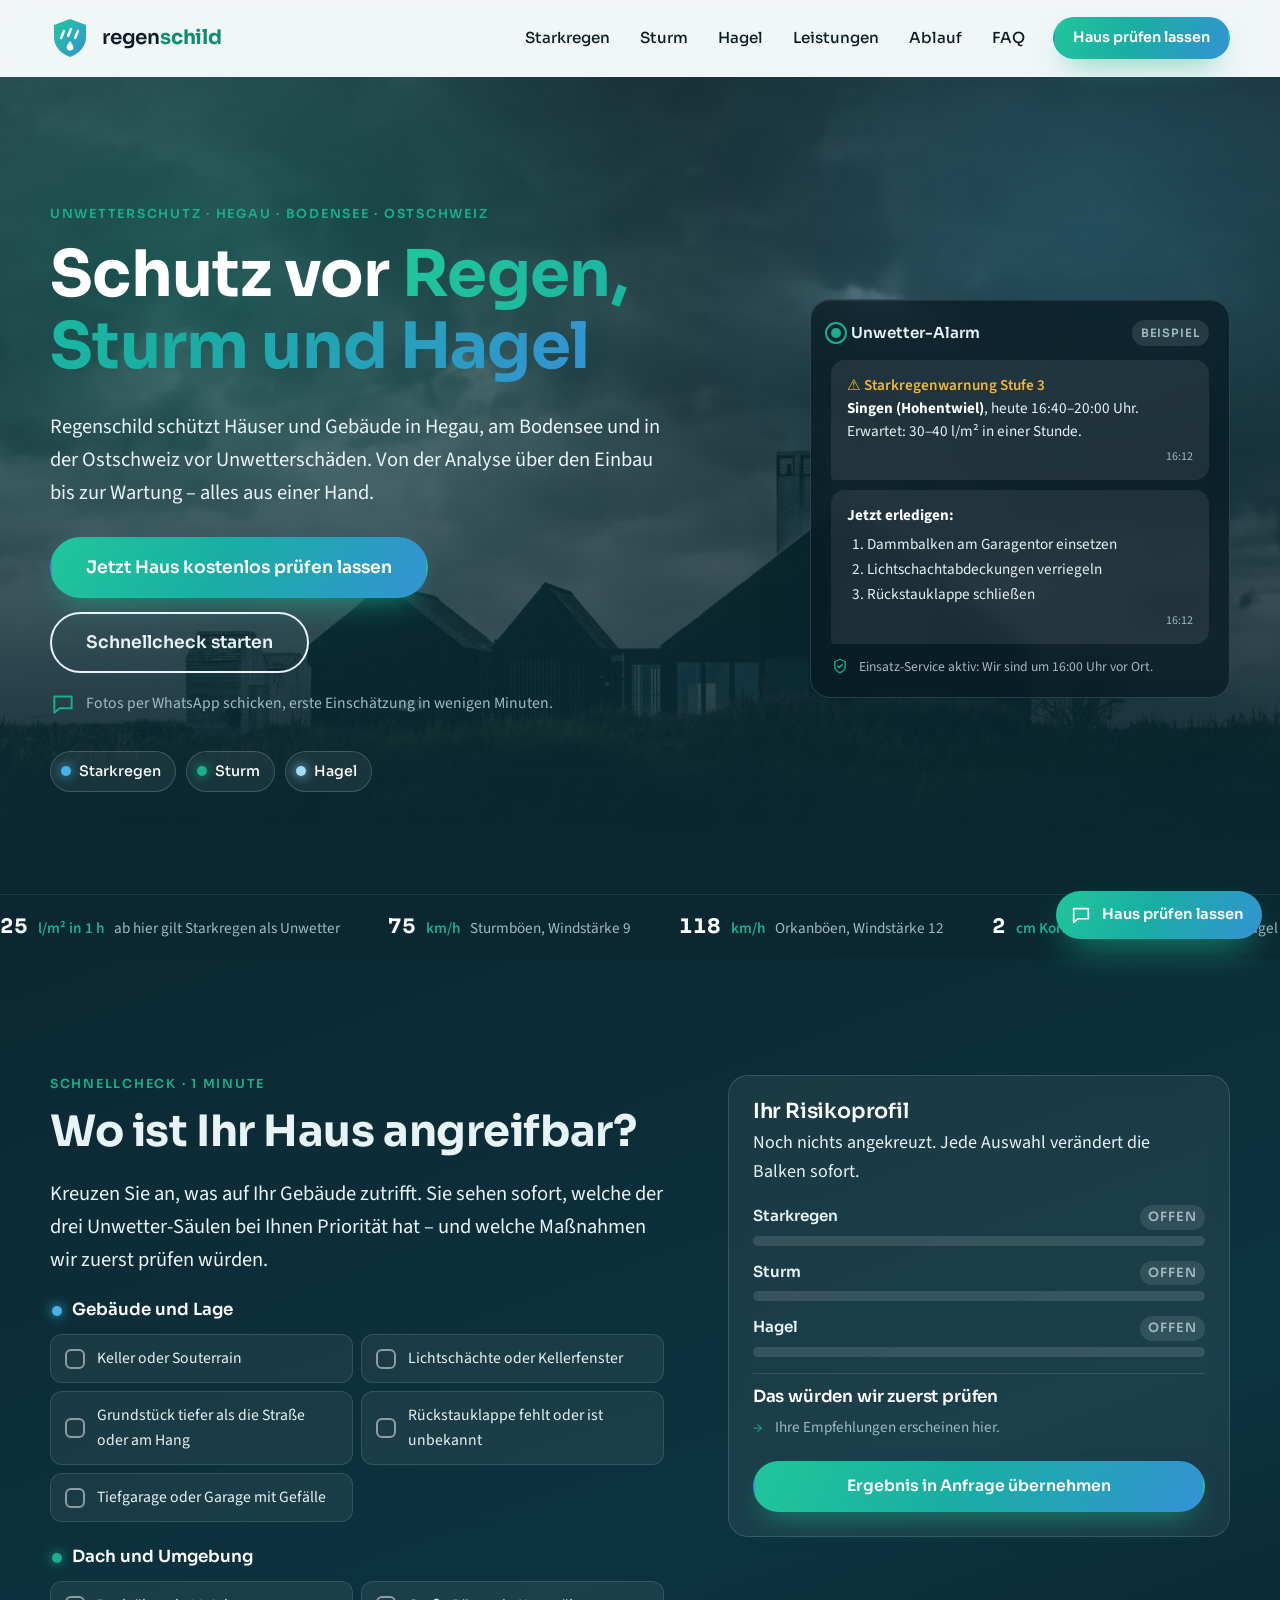
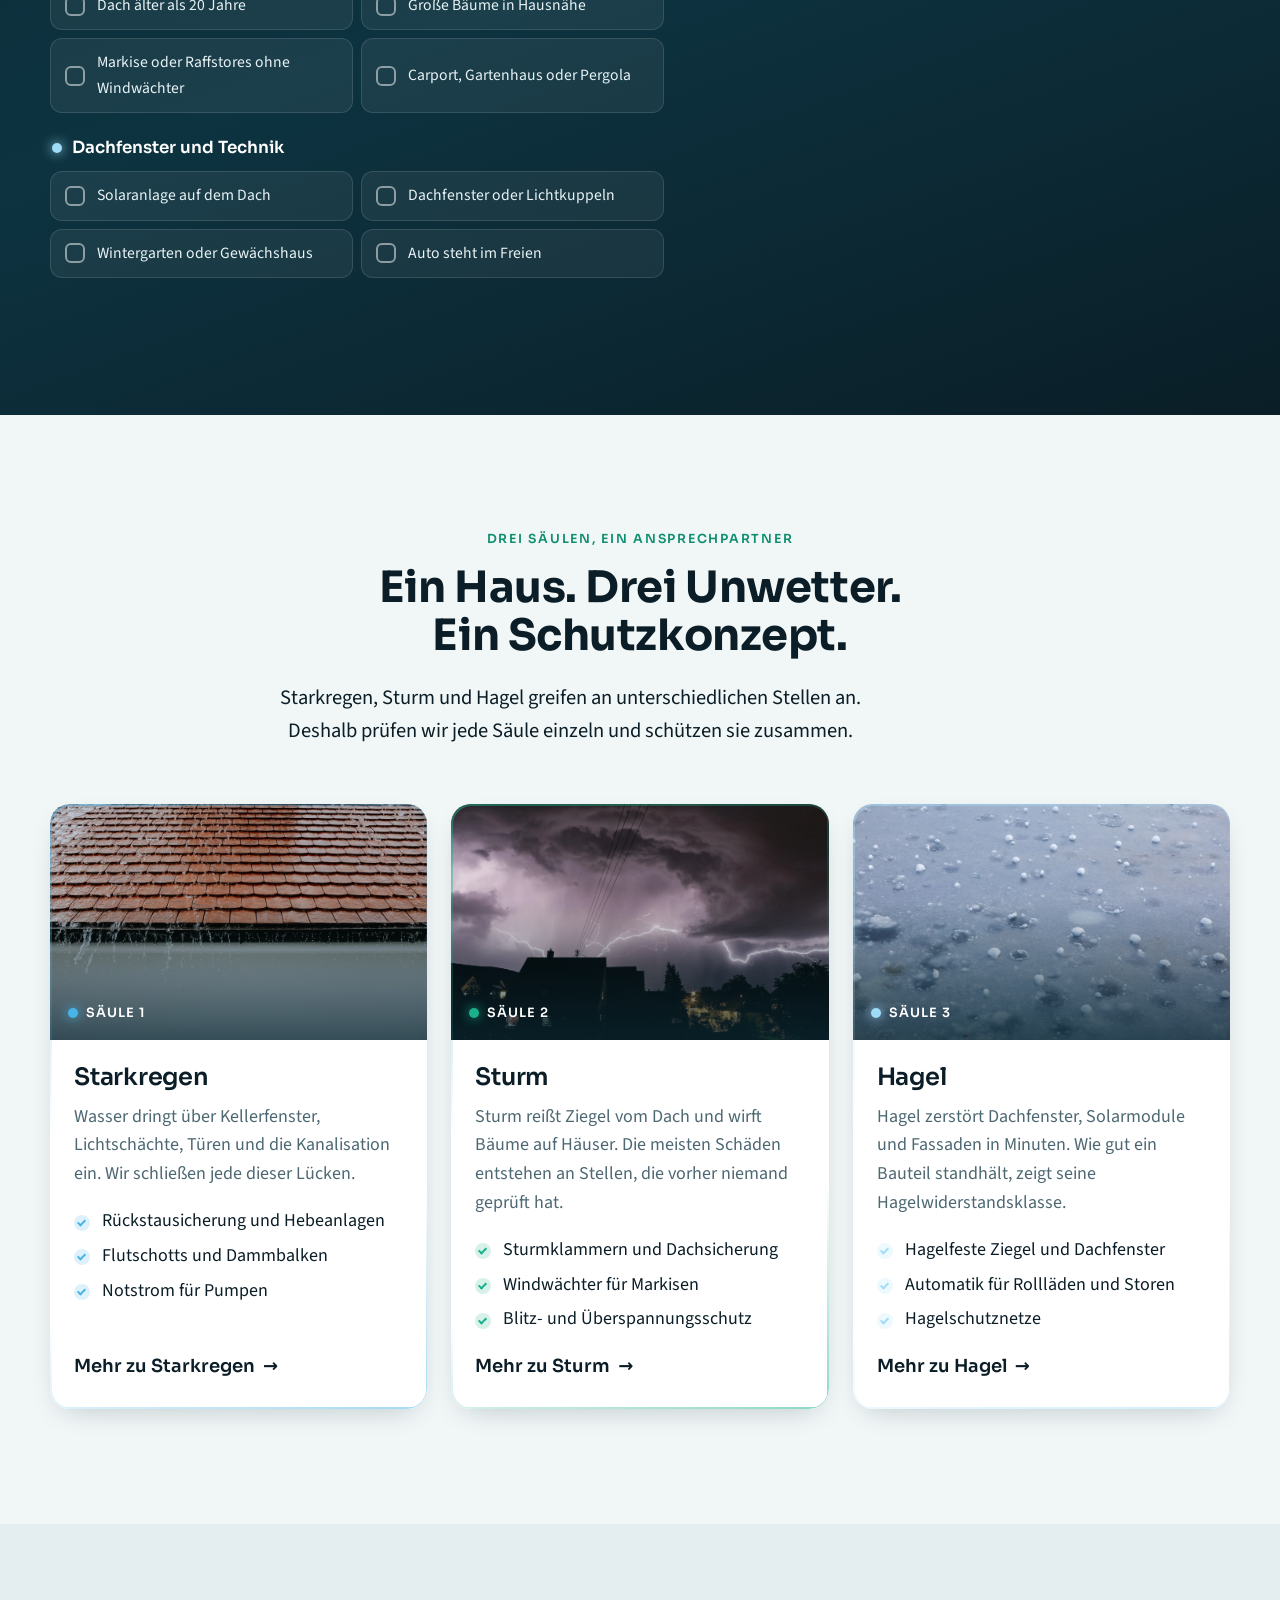
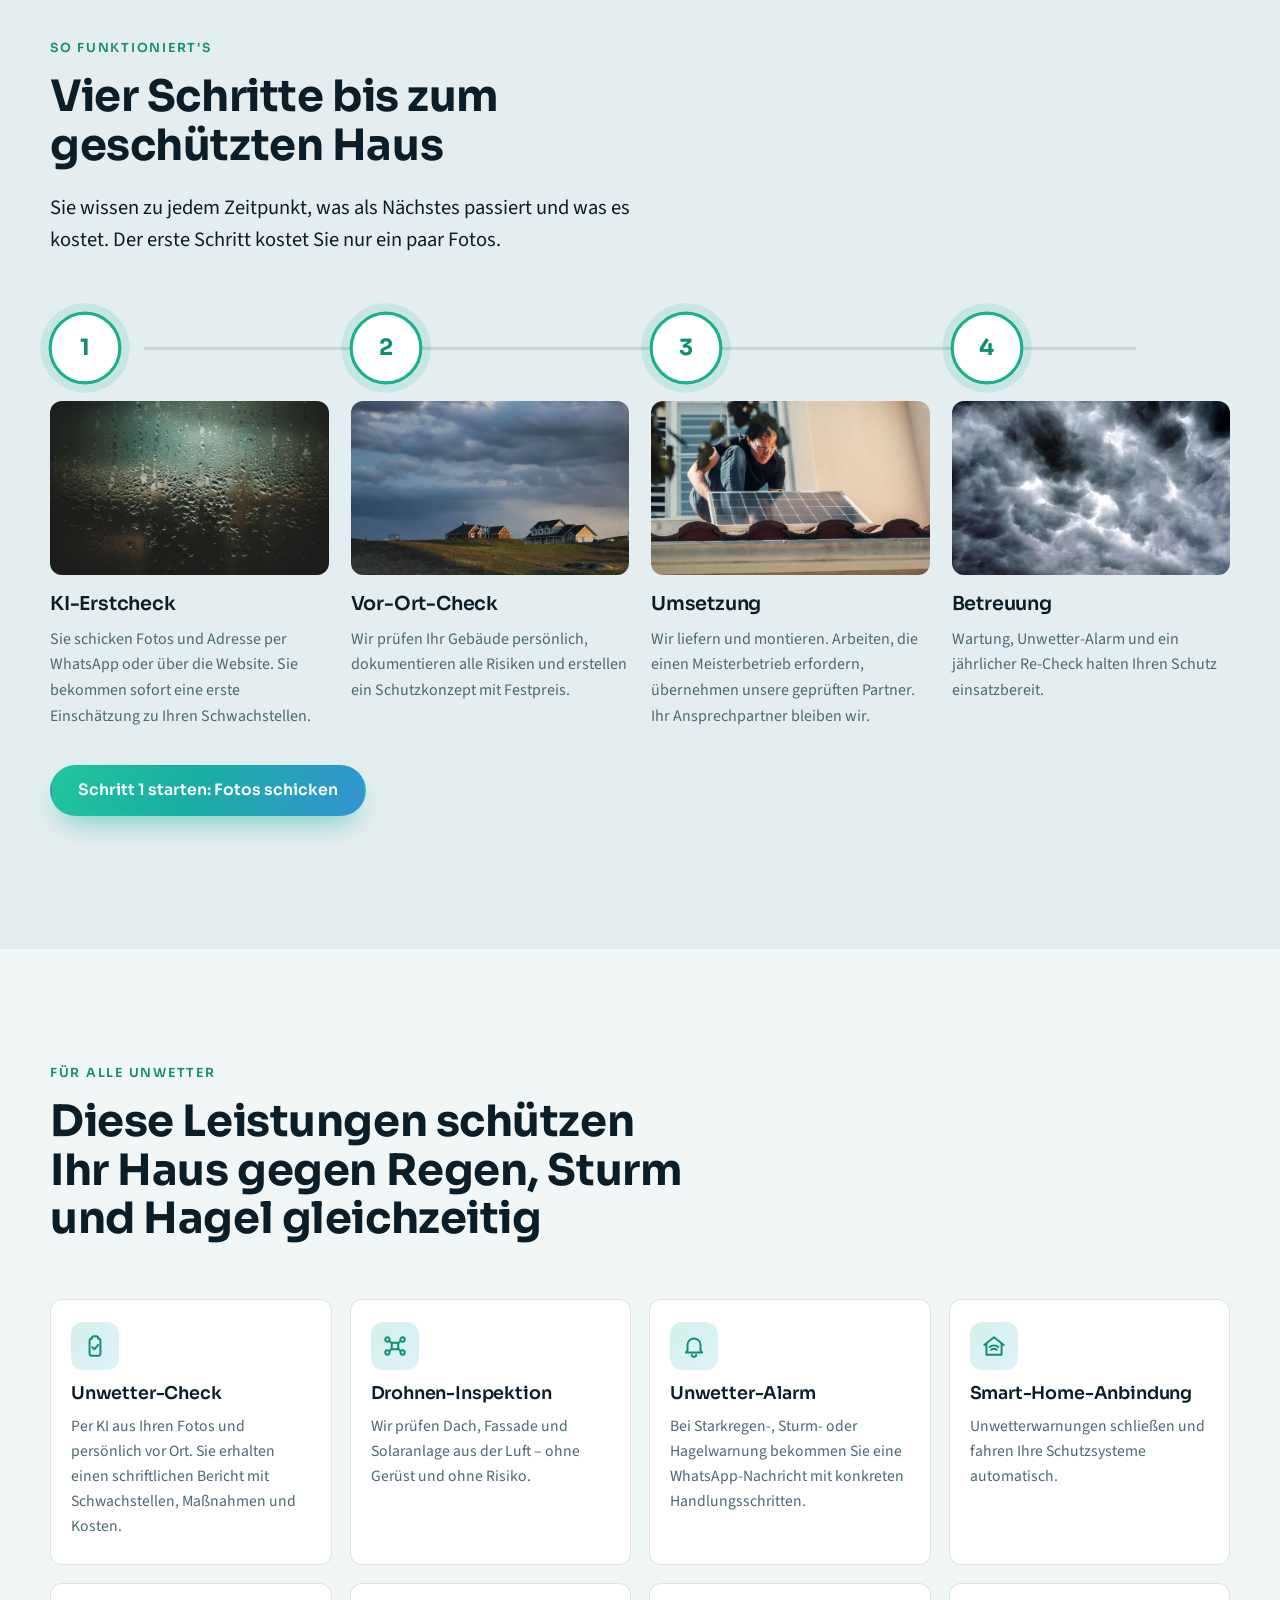
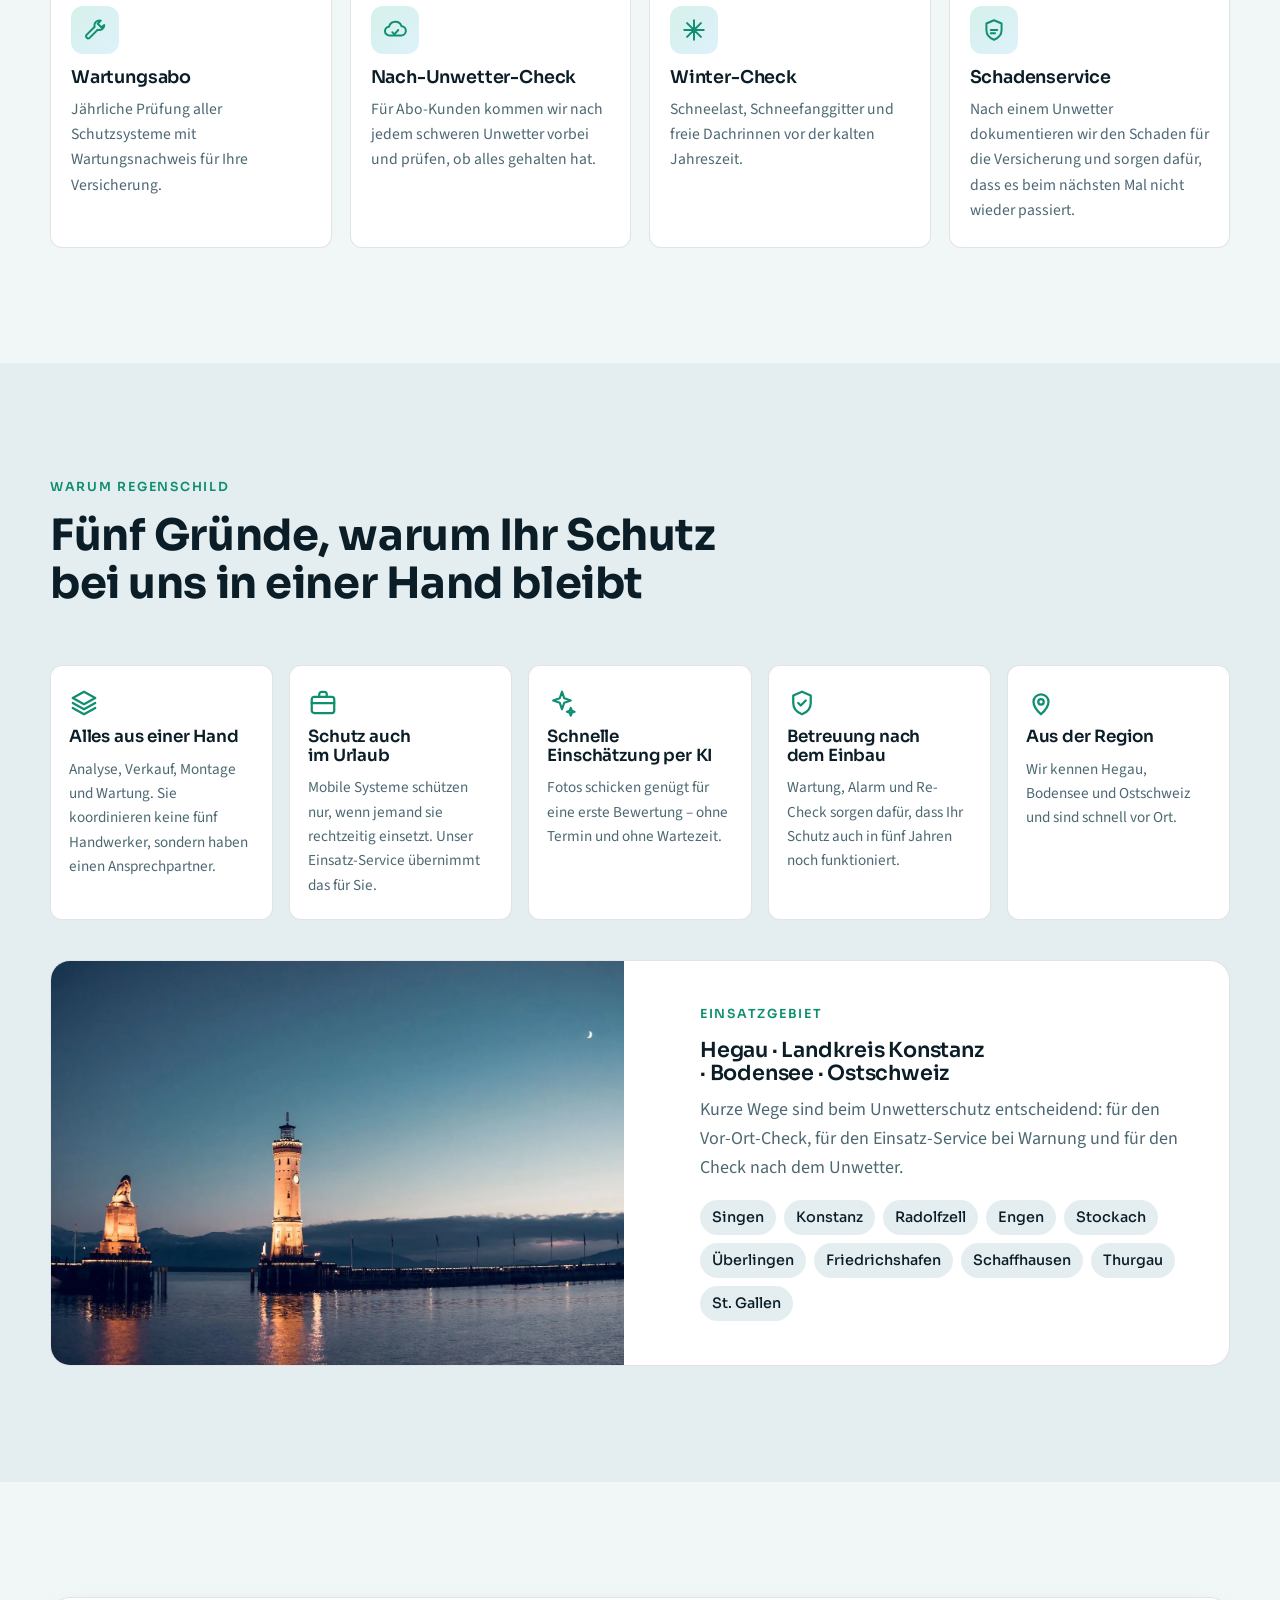
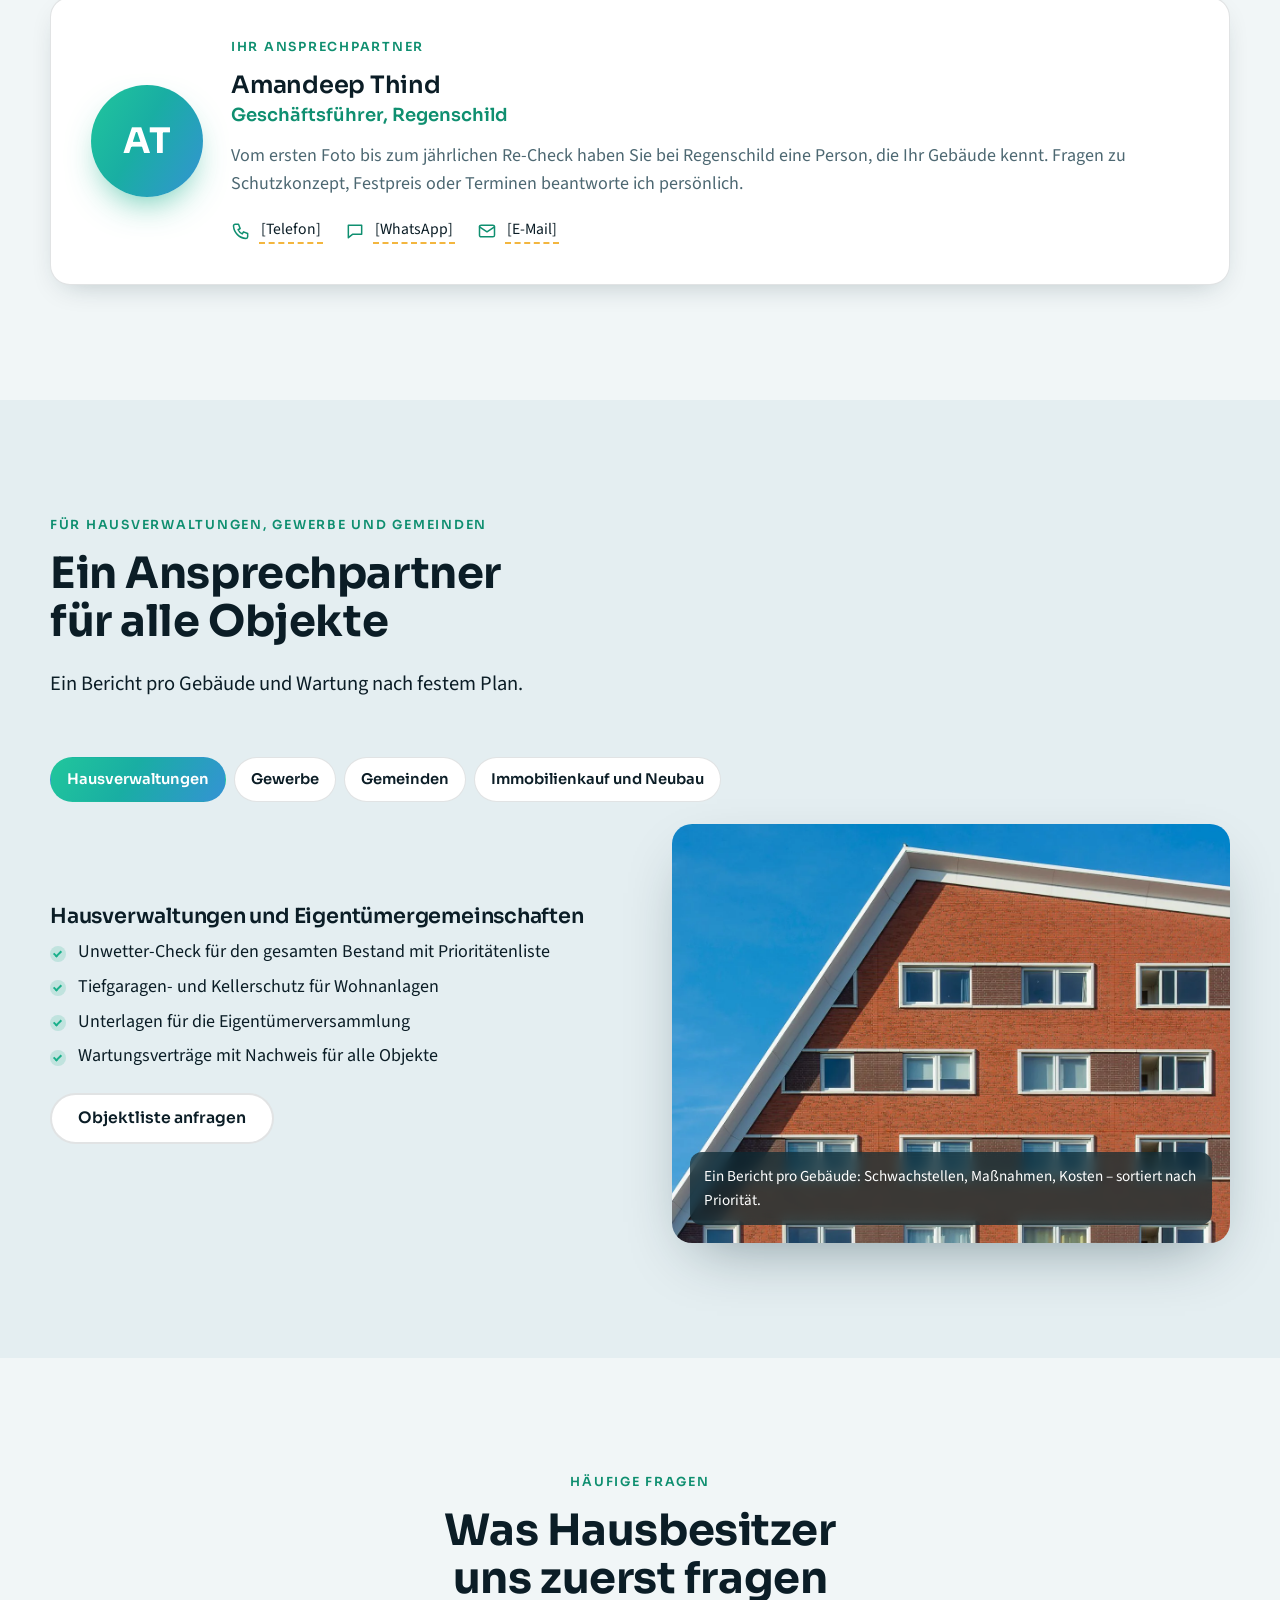
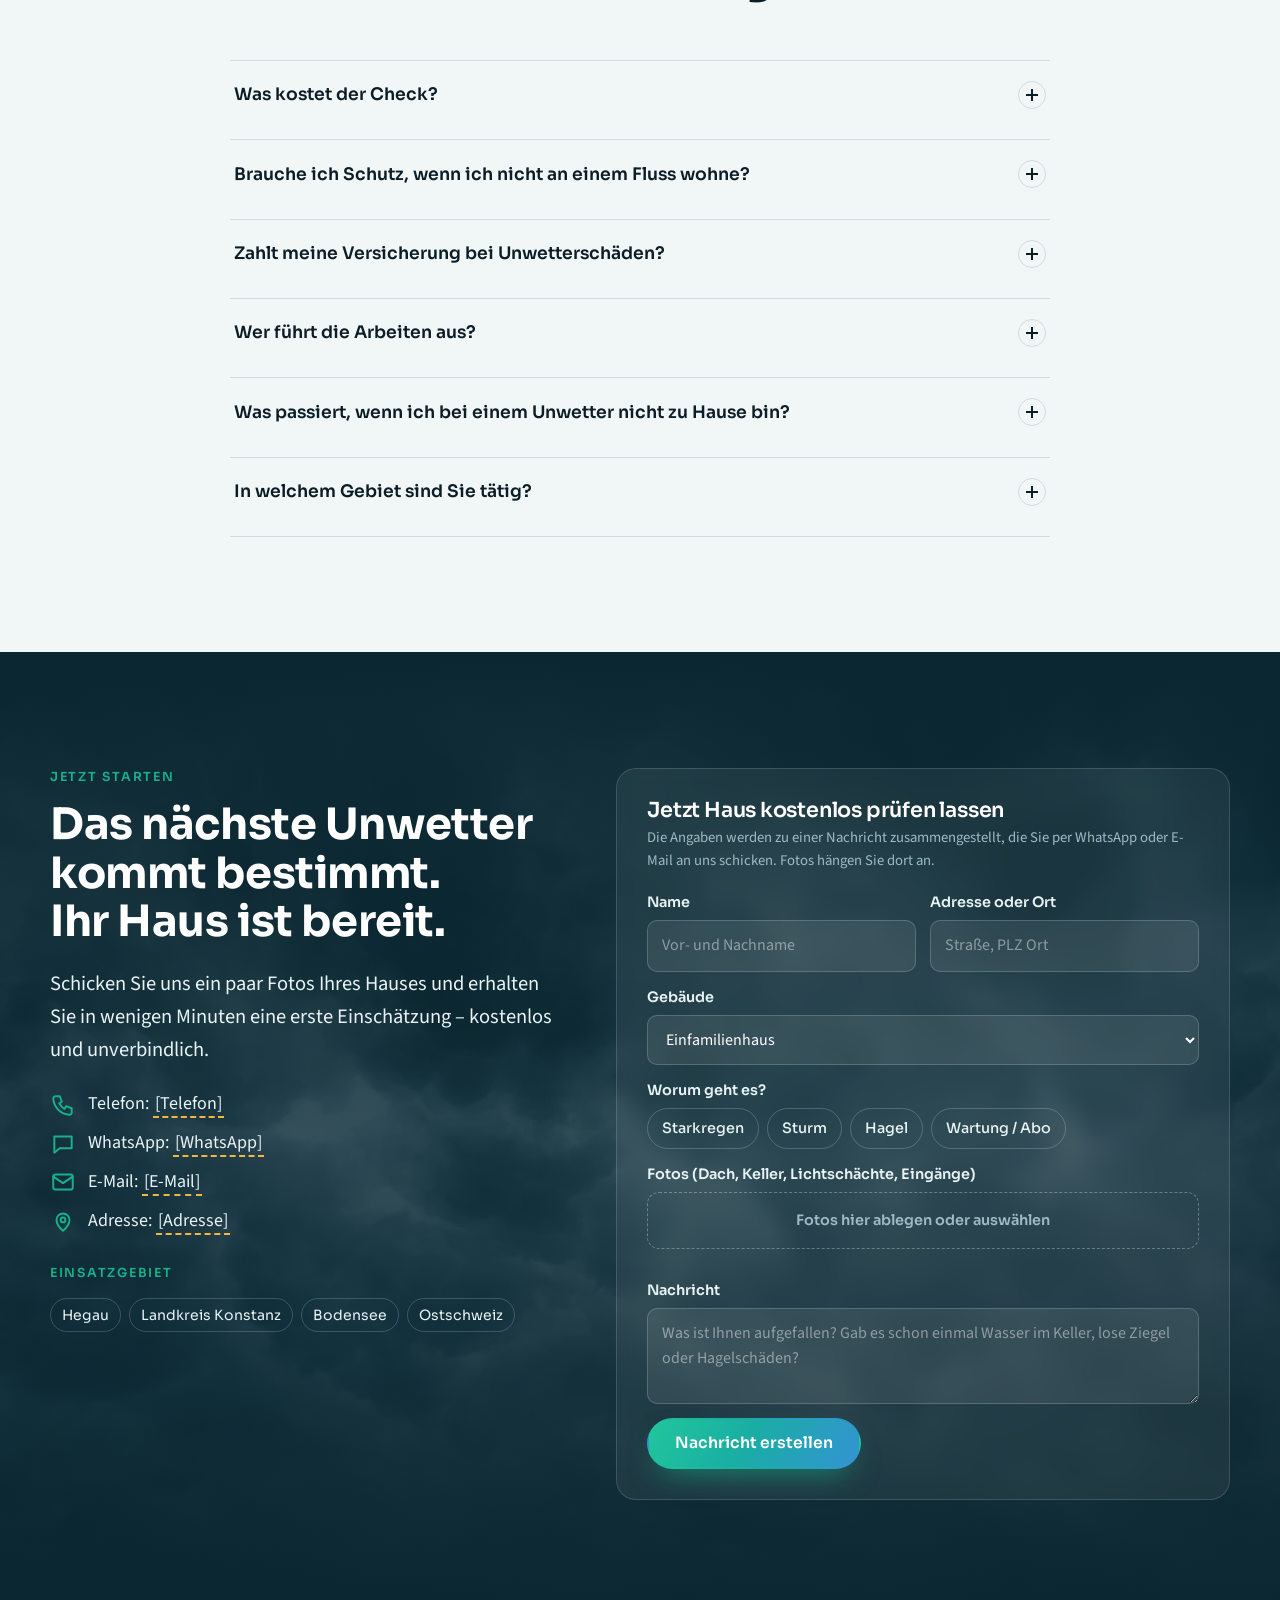
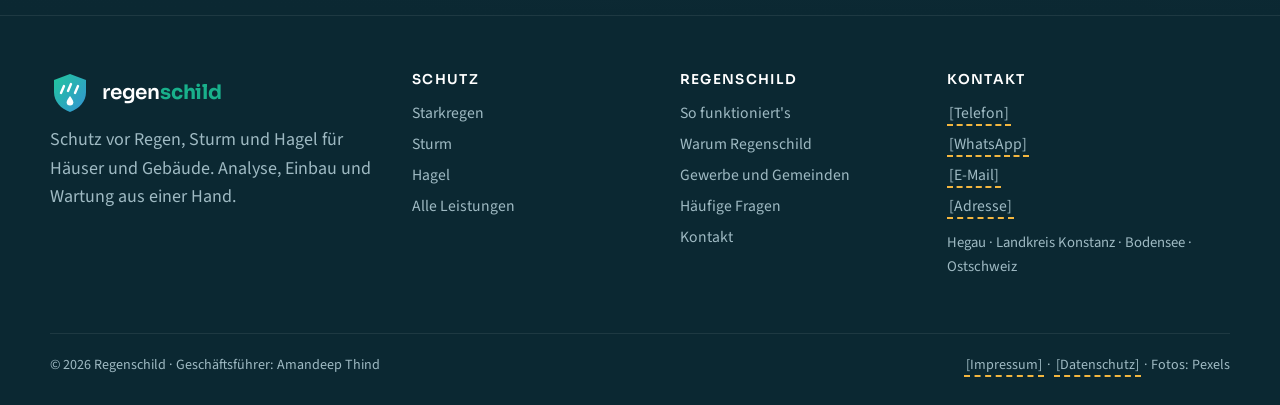
==== index.html @ c3bea214 "Regenschild-Website: Startseite und drei Säulen-Seiten Neue statische Website für Regenschild (Unwet" ====
<!DOCTYPE html>
<html lang="de">
<head>
<meta charset="UTF-8">
<meta name="viewport" content="width=device-width, initial-scale=1, viewport-fit=cover">
<title>Regenschild Unwetterschutz</title>
<meta name="description" content="Regenschild schützt Häuser und Gebäude in Hegau, am Bodensee und in der Ostschweiz vor Regen, Sturm und Hagel. Von der Analyse über den Einbau bis zur Wartung – alles aus einer Hand.">
<link rel="preconnect" href="https://fonts.googleapis.com">
<link rel="preconnect" href="https://fonts.gstatic.com" crossorigin>
<link href="https://fonts.googleapis.com/css2?family=Sora:wght@500;600;700&family=Source+Sans+3:ital,wght@0,400;0,600;1,400&display=swap" rel="stylesheet">
<link rel="icon" href="data:image/svg+xml,%3Csvg xmlns=%27http://www.w3.org/2000/svg%27 viewBox=%270 0 40 42%27%3E%3Cpath d=%27M20 2 36 8v12c0 9.5-6.6 16.6-16 20C10.6 36.6 4 29.5 4 20V8z%27 fill=%27%2319b08b%27/%3E%3Cpath d=%27M14 14l-3 7M21 12l-3 7M28 14l-3 7%27 stroke=%27%23fff%27 stroke-width=%272.4%27 stroke-linecap=%27round%27/%3E%3C/svg%3E">
<link rel="stylesheet" href="css/regenschild.css">
</head>
<body>

<header class="site-header" id="top">
  <div class="wrap header-bar">
    <a class="brand" href="index.html" aria-label="Regenschild – Startseite">
      <svg viewBox="0 0 40 42" aria-hidden="true"><defs><linearGradient id="lg-h" x1="0" y1="0" x2="1" y2="1"><stop offset="0" stop-color="#21c69c"/><stop offset="1" stop-color="#3493d4"/></linearGradient></defs><path d="M20 2 36 8v12c0 9.5-6.6 16.6-16 20C10.6 36.6 4 29.5 4 20V8z" fill="url(#lg-h)"/><path d="M14 14l-3 7M21 12l-3 7M28 14l-3 7" stroke="#fff" stroke-width="2.4" stroke-linecap="round"/><path d="M20 24c-2.2 3-3.3 4.8-3.3 6.2a3.3 3.3 0 0 0 6.6 0C23.3 28.8 22.2 27 20 24z" fill="#fff"/></svg>
      <span>regen<b>schild</b></span>
    </a>
    <nav class="nav" id="nav" aria-label="Hauptnavigation">
      <a href="starkregen.html">Starkregen</a>
      <a href="sturm.html">Sturm</a>
      <a href="hagel.html">Hagel</a>
      <a href="#leistungen">Leistungen</a>
      <a href="#ablauf">Ablauf</a>
      <a href="#faq">FAQ</a>
      <a href="#kontakt" class="btn btn-brand btn-sm">Haus prüfen lassen</a>
    </nav>
    <button class="burger" id="burger" aria-expanded="false" aria-controls="nav" aria-label="Menü öffnen"><span></span></button>
  </div>
  <div class="scroll-progress" id="progress" aria-hidden="true"></div>
</header>

<main>

<!-- 1 · Versprechen + risikofreier Einstieg -->
<section class="hero" id="start">
  <div class="hero-media"><img src="img/hero-storm-house.webp" alt="" id="heroImg" width="1920" height="1252"></div>
  <canvas class="rain" id="rain" aria-hidden="true"></canvas>
  <div class="hero-flash" id="flash" aria-hidden="true"></div>
  <div class="wrap hero-grid">
    <div class="hero-copy">
      <p class="eyebrow">Unwetterschutz · Hegau · Bodensee · Ostschweiz</p>
      <h1>Schutz vor <span class="grad">Regen, Sturm und Hagel</span></h1>
      <p class="lead">Regenschild schützt Häuser und Gebäude in Hegau, am Bodensee und in der Ostschweiz vor Unwetterschäden. Von der Analyse über den Einbau bis zur Wartung – alles aus einer Hand.</p>
      <div class="hero-actions">
        <a class="btn btn-brand btn-lg" href="#kontakt">Jetzt Haus kostenlos prüfen lassen</a>
        <a class="btn btn-ghost btn-lg" href="#schnellcheck">Schnellcheck starten</a>
      </div>
      <p class="hero-note"><svg class="ico" viewBox="0 0 24 24" aria-hidden="true"><path d="M4 5h16v11H9l-5 4z"/></svg>Fotos per WhatsApp schicken, erste Einschätzung in wenigen Minuten.</p>
      <ul class="pillar-chips" aria-label="Die drei Säulen">
        <li><a href="starkregen.html"><span class="dot dot--regen"></span>Starkregen</a></li>
        <li><a href="sturm.html"><span class="dot dot--sturm"></span>Sturm</a></li>
        <li><a href="hagel.html"><span class="dot dot--hagel"></span>Hagel</a></li>
      </ul>
    </div>

    <aside class="hero-card" aria-label="Beispiel einer Unwetter-Alarm-Nachricht">
      <div class="alarm">
        <div class="alarm-head">
          <div class="alarm-title"><span class="pulse" aria-hidden="true"></span>Unwetter-Alarm</div>
          <span class="badge">Beispiel</span>
        </div>
        <div class="bubble">
          <span class="warn">⚠ Starkregenwarnung Stufe 3</span><br>
          <strong>Singen (Hohentwiel)</strong>, heute 16:40–20:00 Uhr.<br>
          Erwartet: 30–40 l/m² in einer Stunde.
          <time>16:12</time>
        </div>
        <div class="bubble">
          <strong>Jetzt erledigen:</strong>
          <ol>
            <li>Dammbalken am Garagentor einsetzen</li>
            <li>Lichtschachtabdeckungen verriegeln</li>
            <li>Rückstauklappe schließen</li>
          </ol>
          <time>16:12</time>
        </div>
        <div class="alarm-foot"><svg class="ico ico-sm" viewBox="0 0 24 24" aria-hidden="true"><path d="M12 3l7 3v6c0 4.5-3 7.5-7 9-4-1.5-7-4.5-7-9V6z"/><path d="M9 12l2 2 4-4"/></svg>Einsatz-Service aktiv: Wir sind um 16:00 Uhr vor Ort.</div>
      </div>
    </aside>
  </div>
</section>

<!-- 2 · Risiko greifbar machen: echte Schwellenwerte -->
<div class="facts" aria-label="Unwetter-Kennzahlen">
  <div class="ticker" id="ticker">
    <span class="fact"><b data-count="25">25</b><span class="u">l/m² in 1 h</span> ab hier gilt Starkregen als Unwetter</span>
    <span class="fact"><b data-count="75">75</b><span class="u">km/h</span> Sturmböen, Windstärke 9</span>
    <span class="fact"><b data-count="118">118</b><span class="u">km/h</span> Orkanböen, Windstärke 12</span>
    <span class="fact"><b data-count="2">2</b><span class="u">cm Korngröße</span> ab hier beschädigt Hagel Dächer und Fahrzeuge</span>
    <span class="fact"><b>HW 1–5</b> Hagelwiderstandsklassen für Bauteile</span>
    <span class="fact"><b data-count="4">4</b><span class="u">Warnstufen</span> des Deutschen Wetterdienstes</span>
    <span class="fact"><b>Rückstauebene</b> = Straßenoberkante vor dem Haus</span>
  </div>
</div>

<!-- 3 · Beteiligung: persönliches Risiko sichtbar machen -->
<section class="band band--storm" id="schnellcheck">
  <div class="wrap check-grid">
    <div>
      <div class="check-intro" data-reveal>
        <p class="eyebrow">Schnellcheck · 1 Minute</p>
        <h2>Wo ist Ihr Haus angreifbar?</h2>
        <p class="lead">Kreuzen Sie an, was auf Ihr Gebäude zutrifft. Sie sehen sofort, welche der drei Unwetter-Säulen bei Ihnen Priorität hat – und welche Maßnahmen wir zuerst prüfen würden.</p>
      </div>
      <form class="check-form" id="checkForm" data-reveal>
        <fieldset>
          <legend><span class="dot dot--regen"></span>Gebäude und Lage</legend>
          <div class="opts">
            <label class="opt"><input type="checkbox" id="c-keller" data-r="3" data-tip="Rückstausicherung und wasserdichte Kellerfenster prüfen"><span class="box"></span><span>Keller oder Souterrain</span></label>
            <label class="opt"><input type="checkbox" id="c-licht" data-r="3" data-tip="Druckwasserdichte Lichtschachtabdeckungen"><span class="box"></span><span>Lichtschächte oder Kellerfenster</span></label>
            <label class="opt"><input type="checkbox" id="c-hang" data-r="3" data-tip="Schwellen, Barrieren und Entwässerung am Grundstück"><span class="box"></span><span>Grundstück tiefer als die Straße oder am Hang</span></label>
            <label class="opt"><input type="checkbox" id="c-rueckstau" data-r="2" data-tip="Kanal-TV-Inspektion und Rückstausicherung"><span class="box"></span><span>Rückstauklappe fehlt oder ist unbekannt</span></label>
            <label class="opt"><input type="checkbox" id="c-garage" data-r="2" data-tip="Flutschott oder Dammbalken am Garagentor"><span class="box"></span><span>Tiefgarage oder Garage mit Gefälle</span></label>
          </div>
        </fieldset>
        <fieldset>
          <legend><span class="dot dot--sturm"></span>Dach und Umgebung</legend>
          <div class="opts">
            <label class="opt"><input type="checkbox" id="c-dach" data-s="3" data-h="2" data-tip="Sturm-Check per Drohne, Sturmklammern nachrüsten"><span class="box"></span><span>Dach älter als 20 Jahre</span></label>
            <label class="opt"><input type="checkbox" id="c-baeume" data-s="3" data-tip="Baumpflege und Rückschnitt am Haus"><span class="box"></span><span>Große Bäume in Hausnähe</span></label>
            <label class="opt"><input type="checkbox" id="c-markise" data-s="2" data-tip="Windwächter für Markisen und Raffstores"><span class="box"></span><span>Markise oder Raffstores ohne Windwächter</span></label>
            <label class="opt"><input type="checkbox" id="c-carport" data-s="1" data-tip="Carport, Gartenhaus und lose Teile sichern"><span class="box"></span><span>Carport, Gartenhaus oder Pergola</span></label>
          </div>
        </fieldset>
        <fieldset>
          <legend><span class="dot dot--hagel"></span>Dachfenster und Technik</legend>
          <div class="opts">
            <label class="opt"><input type="checkbox" id="c-solar" data-h="3" data-tip="Hagelwiderstandsklasse der Solarmodule prüfen"><span class="box"></span><span>Solaranlage auf dem Dach</span></label>
            <label class="opt"><input type="checkbox" id="c-fenster" data-h="2" data-tip="Hagelfeste Dachfenster und Lichtkuppeln"><span class="box"></span><span>Dachfenster oder Lichtkuppeln</span></label>
            <label class="opt"><input type="checkbox" id="c-winter" data-h="2" data-tip="Hagelschutznetze für Wintergarten und Gewächshaus"><span class="box"></span><span>Wintergarten oder Gewächshaus</span></label>
            <label class="opt"><input type="checkbox" id="c-auto" data-h="1" data-tip="Carport mit Hagelschutz fürs Auto"><span class="box"></span><span>Auto steht im Freien</span></label>
          </div>
        </fieldset>
      </form>
    </div>
    <div class="result" id="result" aria-live="polite" data-reveal="right">
      <h3>Ihr Risikoprofil</h3>
      <p class="muted" id="resultHint">Noch nichts angekreuzt. Jede Auswahl verändert die Balken sofort.</p>
      <div class="gauge gauge--regen"><div class="gauge-head"><span>Starkregen</span><span class="lvl lvl--0" id="lvl-r">offen</span></div><div class="gauge-bar"><div class="gauge-fill" id="bar-r"></div></div></div>
      <div class="gauge gauge--sturm"><div class="gauge-head"><span>Sturm</span><span class="lvl lvl--0" id="lvl-s">offen</span></div><div class="gauge-bar"><div class="gauge-fill" id="bar-s"></div></div></div>
      <div class="gauge gauge--hagel"><div class="gauge-head"><span>Hagel</span><span class="lvl lvl--0" id="lvl-h">offen</span></div><div class="gauge-bar"><div class="gauge-fill" id="bar-h"></div></div></div>
      <div class="recs">
        <h4>Das würden wir zuerst prüfen</h4>
        <ul id="recList"><li class="empty">Ihre Empfehlungen erscheinen hier.</li></ul>
      </div>
      <button class="btn btn-brand" type="button" id="toInquiry">Ergebnis in Anfrage übernehmen</button>
    </div>
  </div>
</section>

<!-- 4 · Die Lösung: drei Säulen -->
<section class="band" id="saeulen">
  <div class="wrap">
    <div class="section-head center" data-reveal>
      <p class="eyebrow">Drei Säulen, ein Ansprechpartner</p>
      <h2>Ein Haus. Drei Unwetter. Ein Schutzkonzept.</h2>
      <p class="lead">Starkregen, Sturm und Hagel greifen an unterschiedlichen Stellen an. Deshalb prüfen wir jede Säule einzeln und schützen sie zusammen.</p>
    </div>
    <div class="pillars">
      <article class="pillar pillar--regen" data-tilt data-reveal style="--i:0">
        <div class="pillar-media"><img src="img/rain-roof.webp" alt="Regenwasser läuft über ein Ziegeldach" width="1920" height="1280"><span class="pillar-tag"><span class="dot"></span>Säule 1</span></div>
        <div class="pillar-body">
          <h3>Starkregen</h3>
          <p>Wasser dringt über Kellerfenster, Lichtschächte, Türen und die Kanalisation ein. Wir schließen jede dieser Lücken.</p>
          <ul class="ticks"><li>Rückstausicherung und Hebeanlagen</li><li>Flutschotts und Dammbalken</li><li>Notstrom für Pumpen</li></ul>
          <a class="link-arrow" href="starkregen.html">Mehr zu Starkregen</a>
        </div>
        <div class="shine" aria-hidden="true"></div>
      </article>
      <article class="pillar pillar--sturm" data-tilt data-reveal style="--i:1">
        <div class="pillar-media"><img src="img/lightning-house.webp" alt="Blitz über Häusern bei Nacht" width="1920" height="1061"><span class="pillar-tag"><span class="dot"></span>Säule 2</span></div>
        <div class="pillar-body">
          <h3>Sturm</h3>
          <p>Sturm reißt Ziegel vom Dach und wirft Bäume auf Häuser. Die meisten Schäden entstehen an Stellen, die vorher niemand geprüft hat.</p>
          <ul class="ticks"><li>Sturmklammern und Dachsicherung</li><li>Windwächter für Markisen</li><li>Blitz- und Überspannungsschutz</li></ul>
          <a class="link-arrow" href="sturm.html">Mehr zu Sturm</a>
        </div>
        <div class="shine" aria-hidden="true"></div>
      </article>
      <article class="pillar pillar--hagel" data-tilt data-reveal style="--i:2">
        <div class="pillar-media"><img src="img/hail-ground.webp" alt="Hagelkörner auf dem Boden" width="1920" height="1280"><span class="pillar-tag"><span class="dot"></span>Säule 3</span></div>
        <div class="pillar-body">
          <h3>Hagel</h3>
          <p>Hagel zerstört Dachfenster, Solarmodule und Fassaden in Minuten. Wie gut ein Bauteil standhält, zeigt seine Hagelwiderstandsklasse.</p>
          <ul class="ticks"><li>Hagelfeste Ziegel und Dachfenster</li><li>Automatik für Rollläden und Storen</li><li>Hagelschutznetze</li></ul>
          <a class="link-arrow" href="hagel.html">Mehr zu Hagel</a>
        </div>
        <div class="shine" aria-hidden="true"></div>
      </article>
    </div>
  </div>
</section>

<!-- 5 · Unsicherheit abbauen: der Ablauf -->
<section class="band band--tint" id="ablauf">
  <div class="wrap">
    <div class="section-head" data-reveal>
      <p class="eyebrow">So funktioniert's</p>
      <h2>Vier Schritte bis zum geschützten Haus</h2>
      <p class="lead">Sie wissen zu jedem Zeitpunkt, was als Nächstes passiert und was es kostet. Der erste Schritt kostet Sie nur ein paar Fotos.</p>
    </div>
    <ol class="steps" id="steps">
      <div class="steps-line" id="stepsLine" aria-hidden="true"></div>
      <li class="step" data-reveal style="--i:0">
        <div class="step-num">1</div>
        <img src="img/window-rain.webp" alt="" loading="lazy" width="1400" height="933">
        <h3>KI-Erstcheck</h3>
        <p>Sie schicken Fotos und Adresse per WhatsApp oder über die Website. Sie bekommen sofort eine erste Einschätzung zu Ihren Schwachstellen.</p>
      </li>
      <li class="step" data-reveal style="--i:1">
        <div class="step-num">2</div>
        <img src="img/clouds-farmhouse.webp" alt="" loading="lazy" width="1600" height="1067">
        <h3>Vor-Ort-Check</h3>
        <p>Wir prüfen Ihr Gebäude persönlich, dokumentieren alle Risiken und erstellen ein Schutzkonzept mit Festpreis.</p>
      </li>
      <li class="step" data-reveal style="--i:2">
        <div class="step-num">3</div>
        <img src="img/install-roof.webp" alt="" loading="lazy" width="1400" height="1050">
        <h3>Umsetzung</h3>
        <p>Wir liefern und montieren. Arbeiten, die einen Meisterbetrieb erfordern, übernehmen unsere geprüften Partner. Ihr Ansprechpartner bleiben wir.</p>
      </li>
      <li class="step" data-reveal style="--i:3">
        <div class="step-num">4</div>
        <img src="img/storm-clouds.webp" alt="" loading="lazy" width="1920" height="1280">
        <h3>Betreuung</h3>
        <p>Wartung, Unwetter-Alarm und ein jährlicher Re-Check halten Ihren Schutz einsatzbereit.</p>
      </li>
    </ol>
    <p style="margin-top:36px" data-reveal><a class="btn btn-brand" href="#kontakt">Schritt 1 starten: Fotos schicken</a></p>
  </div>
</section>

<!-- 6 · Leistungstiefe -->
<section class="band" id="leistungen">
  <div class="wrap">
    <div class="section-head" data-reveal>
      <p class="eyebrow">Für alle Unwetter</p>
      <h2>Diese Leistungen schützen Ihr Haus gegen Regen, Sturm und Hagel gleichzeitig</h2>
    </div>
    <div class="services">
      <div class="service" data-reveal style="--i:0"><div class="ico-wrap"><svg class="ico" viewBox="0 0 24 24" aria-hidden="true"><path d="M9 5a2 2 0 0 0-2 2v12a2 2 0 0 0 2 2h6a2 2 0 0 0 2-2V7a2 2 0 0 0-2-2"/><path d="M9 5a2 2 0 0 1 2-2h2a2 2 0 0 1 2 2"/><path d="M9.5 13l2 2 3.5-4"/></svg></div><h3>Unwetter-Check</h3><p>Per KI aus Ihren Fotos und persönlich vor Ort. Sie erhalten einen schriftlichen Bericht mit Schwachstellen, Maßnahmen und Kosten.</p></div>
      <div class="service" data-reveal style="--i:1"><div class="ico-wrap"><svg class="ico" viewBox="0 0 24 24" aria-hidden="true"><circle cx="5" cy="6" r="2"/><circle cx="19" cy="6" r="2"/><circle cx="5" cy="18" r="2"/><circle cx="19" cy="18" r="2"/><rect x="9" y="9" width="6" height="6" rx="1.5"/><path d="M7 7.5l2 2M17 7.5l-2 2M7 16.5l2-2M17 16.5l-2-2"/></svg></div><h3>Drohnen-Inspektion</h3><p>Wir prüfen Dach, Fassade und Solaranlage aus der Luft – ohne Gerüst und ohne Risiko.</p></div>
      <div class="service" data-reveal style="--i:2"><div class="ico-wrap"><svg class="ico" viewBox="0 0 24 24" aria-hidden="true"><path d="M6 16v-5a6 6 0 0 1 12 0v5l1.5 2h-15z"/><path d="M10 20a2 2 0 0 0 4 0"/></svg></div><h3>Unwetter-Alarm</h3><p>Bei Starkregen-, Sturm- oder Hagelwarnung bekommen Sie eine WhatsApp-Nachricht mit konkreten Handlungsschritten.</p></div>
      <div class="service" data-reveal style="--i:3"><div class="ico-wrap"><svg class="ico" viewBox="0 0 24 24" aria-hidden="true"><path d="M3 11l9-7 9 7"/><path d="M5 10v10h14V10"/><path d="M9.5 15.5a3.5 3.5 0 0 1 5 0M8 13a6 6 0 0 1 8 0"/></svg></div><h3>Smart-Home-Anbindung</h3><p>Unwetterwarnungen schließen und fahren Ihre Schutzsysteme automatisch.</p></div>
      <div class="service" data-reveal style="--i:4"><div class="ico-wrap"><svg class="ico" viewBox="0 0 24 24" aria-hidden="true"><path d="M20.5 7.5a4.5 4.5 0 0 1-6 4.3L7 19.3a2 2 0 0 1-2.8-2.8l7.5-7.5a4.5 4.5 0 0 1 5.6-5.6L14.5 6.2l3.3 3.3 2.7-2z"/></svg></div><h3>Wartungsabo</h3><p>Jährliche Prüfung aller Schutzsysteme mit Wartungsnachweis für Ihre Versicherung.</p></div>
      <div class="service" data-reveal style="--i:5"><div class="ico-wrap"><svg class="ico" viewBox="0 0 24 24" aria-hidden="true"><path d="M7 17a4 4 0 0 1-.5-8A6 6 0 0 1 18 8.5a4 4 0 0 1-.5 8.5H7z"/><path d="M9.5 14l2 2 3.5-4"/></svg></div><h3>Nach-Unwetter-Check</h3><p>Für Abo-Kunden kommen wir nach jedem schweren Unwetter vorbei und prüfen, ob alles gehalten hat.</p></div>
      <div class="service" data-reveal style="--i:6"><div class="ico-wrap"><svg class="ico" viewBox="0 0 24 24" aria-hidden="true"><path d="M12 3v18M3 12h18M5.6 5.6l12.8 12.8M18.4 5.6L5.6 18.4"/></svg></div><h3>Winter-Check</h3><p>Schneelast, Schneefanggitter und freie Dachrinnen vor der kalten Jahreszeit.</p></div>
      <div class="service" data-reveal style="--i:7"><div class="ico-wrap"><svg class="ico" viewBox="0 0 24 24" aria-hidden="true"><path d="M12 3l7 3v6c0 4.5-3 7.5-7 9-4-1.5-7-4.5-7-9V6z"/><path d="M9 12h6M9 15h4"/></svg></div><h3>Schadenservice</h3><p>Nach einem Unwetter dokumentieren wir den Schaden für die Versicherung und sorgen dafür, dass es beim nächsten Mal nicht wieder passiert.</p></div>
    </div>
  </div>
</section>

<!-- 7 · Gründe + Vertrauen -->
<section class="band band--tint" id="warum">
  <div class="wrap">
    <div class="section-head" data-reveal>
      <p class="eyebrow">Warum Regenschild</p>
      <h2>Fünf Gründe, warum Ihr Schutz bei uns in einer Hand bleibt</h2>
    </div>
    <div class="reasons">
      <div class="reason" data-reveal style="--i:0"><svg class="ico" viewBox="0 0 24 24" aria-hidden="true"><path d="M12 3l9 5-9 5-9-5z"/><path d="M3 12l9 5 9-5M3 16l9 5 9-5"/></svg><h3>Alles aus einer Hand</h3><p>Analyse, Verkauf, Montage und Wartung. Sie koordinieren keine fünf Handwerker, sondern haben einen Ansprechpartner.</p></div>
      <div class="reason" data-reveal style="--i:1"><svg class="ico" viewBox="0 0 24 24" aria-hidden="true"><rect x="3" y="7" width="18" height="13" rx="2"/><path d="M9 7V5a2 2 0 0 1 2-2h2a2 2 0 0 1 2 2v2M3 12h18"/></svg><h3>Schutz auch im Urlaub</h3><p>Mobile Systeme schützen nur, wenn jemand sie rechtzeitig einsetzt. Unser Einsatz-Service übernimmt das für Sie.</p></div>
      <div class="reason" data-reveal style="--i:2"><svg class="ico" viewBox="0 0 24 24" aria-hidden="true"><path d="M12 3l1.8 5.2L19 10l-5.2 1.8L12 17l-1.8-5.2L5 10l5.2-1.8z"/><path d="M19 16l.8 2.2L22 19l-2.2.8L19 22l-.8-2.2L16 19l2.2-.8z"/></svg><h3>Schnelle Einschätzung per KI</h3><p>Fotos schicken genügt für eine erste Bewertung – ohne Termin und ohne Wartezeit.</p></div>
      <div class="reason" data-reveal style="--i:3"><svg class="ico" viewBox="0 0 24 24" aria-hidden="true"><path d="M12 3l7 3v6c0 4.5-3 7.5-7 9-4-1.5-7-4.5-7-9V6z"/><path d="M9 12l2 2 4-4"/></svg><h3>Betreuung nach dem Einbau</h3><p>Wartung, Alarm und Re-Check sorgen dafür, dass Ihr Schutz auch in fünf Jahren noch funktioniert.</p></div>
      <div class="reason" data-reveal style="--i:4"><svg class="ico" viewBox="0 0 24 24" aria-hidden="true"><path d="M12 21s-6-5.3-6-10a6 6 0 0 1 12 0c0 4.7-6 10-6 10z"/><circle cx="12" cy="11" r="2.2"/></svg><h3>Aus der Region</h3><p>Wir kennen Hegau, Bodensee und Ostschweiz und sind schnell vor Ort.</p></div>
    </div>
    <div class="region" data-reveal="scale">
      <img src="img/lindau.webp" alt="Lindauer Hafen am Bodensee in der Abenddämmerung" loading="lazy" width="1600" height="1067">
      <div class="region-body">
        <p class="eyebrow">Einsatzgebiet</p>
        <h3>Hegau · Landkreis Konstanz · Bodensee · Ostschweiz</h3>
        <p class="muted">Kurze Wege sind beim Unwetterschutz entscheidend: für den Vor-Ort-Check, für den Einsatz-Service bei Warnung und für den Check nach dem Unwetter.</p>
        <ul class="places">
          <li>Singen</li><li>Konstanz</li><li>Radolfzell</li><li>Engen</li><li>Stockach</li><li>Überlingen</li><li>Friedrichshafen</li><li>Schaffhausen</li><li>Thurgau</li><li>St. Gallen</li>
        </ul>
      </div>
    </div>
  </div>
</section>

<!-- 8 · Ansprechpartner -->
<section class="band" id="team">
  <div class="wrap">
    <div class="person" data-reveal>
      <div class="avatar" aria-hidden="true">AT</div>
      <div>
        <p class="eyebrow">Ihr Ansprechpartner</p>
        <h3>Amandeep Thind</h3>
        <p class="role">Geschäftsführer, Regenschild</p>
        <p class="muted">Vom ersten Foto bis zum jährlichen Re-Check haben Sie bei Regenschild eine Person, die Ihr Gebäude kennt. Fragen zu Schutzkonzept, Festpreis oder Terminen beantworte ich persönlich.</p>
        <ul class="contact-list">
          <li><svg class="ico" viewBox="0 0 24 24" aria-hidden="true"><path d="M5 4h4l2 5-2.5 1.5a11 11 0 0 0 5 5L15 13l5 2v4a2 2 0 0 1-2 2A16 16 0 0 1 3 6a2 2 0 0 1 2-2z"/></svg><span class="ph">[Telefon]</span></li>
          <li><svg class="ico" viewBox="0 0 24 24" aria-hidden="true"><path d="M4 5h16v11H9l-5 4z"/></svg><span class="ph">[WhatsApp]</span></li>
          <li><svg class="ico" viewBox="0 0 24 24" aria-hidden="true"><rect x="3" y="5" width="18" height="14" rx="2"/><path d="M3 7l9 6 9-6"/></svg><span class="ph">[E-Mail]</span></li>
        </ul>
      </div>
    </div>
  </div>
</section>

<!-- 9 · Weitere Zielgruppen -->
<section class="band band--tint" id="gewerbe">
  <div class="wrap">
    <div class="section-head" data-reveal>
      <p class="eyebrow">Für Hausverwaltungen, Gewerbe und Gemeinden</p>
      <h2>Ein Ansprechpartner für alle Objekte</h2>
      <p class="lead">Ein Bericht pro Gebäude und Wartung nach festem Plan.</p>
    </div>
    <div class="tabs" role="tablist" aria-label="Zielgruppen" data-reveal>
      <button class="tab" role="tab" id="tab-hv" aria-selected="true" aria-controls="panel-hv">Hausverwaltungen</button>
      <button class="tab" role="tab" id="tab-gw" aria-selected="false" aria-controls="panel-gw">Gewerbe</button>
      <button class="tab" role="tab" id="tab-gm" aria-selected="false" aria-controls="panel-gm">Gemeinden</button>
      <button class="tab" role="tab" id="tab-nb" aria-selected="false" aria-controls="panel-nb">Immobilienkauf und Neubau</button>
    </div>
    <div class="audience" data-reveal>
      <div>
        <div class="panel" id="panel-hv" role="tabpanel" aria-labelledby="tab-hv">
          <h3>Hausverwaltungen und Eigentümergemeinschaften</h3>
          <ul class="ticks"><li>Unwetter-Check für den gesamten Bestand mit Prioritätenliste</li><li>Tiefgaragen- und Kellerschutz für Wohnanlagen</li><li>Unterlagen für die Eigentümerversammlung</li><li>Wartungsverträge mit Nachweis für alle Objekte</li></ul>
        </div>
        <div class="panel" id="panel-gw" role="tabpanel" aria-labelledby="tab-gw" hidden>
          <h3>Gewerbe</h3>
          <ul class="ticks"><li>Schutzkonzept für Gebäude, Lager und Produktion</li><li>Notfallplan: Wer macht was bei Unwetterwarnung?</li><li>Schulung für Hausmeister und Facility Manager</li></ul>
        </div>
        <div class="panel" id="panel-gm" role="tabpanel" aria-labelledby="tab-gm" hidden>
          <h3>Gemeinden</h3>
          <ul class="ticks"><li>Objektschutz für Schulen, Kitas und öffentliche Gebäude</li><li>Vorträge bei Bürgerinformationsabenden</li></ul>
        </div>
        <div class="panel" id="panel-nb" role="tabpanel" aria-labelledby="tab-nb" hidden>
          <h3>Immobilienkauf und Neubau</h3>
          <ul class="ticks"><li>Unwetter-Check vor dem Kauf für Käufer, Makler und Banken</li><li>Beratung für Architekten und Bauträger beim Neubau</li></ul>
        </div>
        <p style="margin-top:22px"><a class="btn btn-light" href="#kontakt">Objektliste anfragen</a></p>
      </div>
      <div class="audience-media">
        <img src="img/apartment.webp" alt="Fassade eines Mehrfamilienhauses" loading="lazy" width="1400" height="933">
        <div class="caption">Ein Bericht pro Gebäude: Schwachstellen, Maßnahmen, Kosten – sortiert nach Priorität.</div>
      </div>
    </div>
  </div>
</section>

<!-- 10 · Einwände klären -->
<section class="band" id="faq">
  <div class="wrap">
    <div class="section-head center" data-reveal>
      <p class="eyebrow">Häufige Fragen</p>
      <h2>Was Hausbesitzer uns zuerst fragen</h2>
    </div>
    <div class="faq" data-reveal>
      <div class="faq-item"><h3><button class="faq-q" type="button" aria-expanded="false">Was kostet der Check?<span class="plus" aria-hidden="true"></span></button></h3><div class="faq-a"><p>Der KI-Erstcheck ist kostenlos. Der Vor-Ort-Check kostet <span class="ph">[Preis]</span> und wird bei Auftrag vollständig verrechnet.</p></div></div>
      <div class="faq-item"><h3><button class="faq-q" type="button" aria-expanded="false">Brauche ich Schutz, wenn ich nicht an einem Fluss wohne?<span class="plus" aria-hidden="true"></span></button></h3><div class="faq-a"><p>Ja. Starkregen kann überall auftreten. Das Wasser kommt über die Straße, das Grundstück oder die Kanalisation.</p></div></div>
      <div class="faq-item"><h3><button class="faq-q" type="button" aria-expanded="false">Zahlt meine Versicherung bei Unwetterschäden?<span class="plus" aria-hidden="true"></span></button></h3><div class="faq-a"><p>Sturm und Hagel sind in der Wohngebäudeversicherung meist enthalten. Für Starkregen und Überschwemmung brauchen Sie in der Regel einen Elementarschutz. Fragen Sie Ihre Versicherung, welche Bausteine Sie haben.</p></div></div>
      <div class="faq-item"><h3><button class="faq-q" type="button" aria-expanded="false">Wer führt die Arbeiten aus?<span class="plus" aria-hidden="true"></span></button></h3><div class="faq-a"><p>Viele Arbeiten übernehmen wir selbst. Für Sanitär-, Dach- und Elektroarbeiten arbeiten wir mit geprüften Meisterbetrieben aus der Region zusammen. Ihr Ansprechpartner bleiben wir.</p></div></div>
      <div class="faq-item"><h3><button class="faq-q" type="button" aria-expanded="false">Was passiert, wenn ich bei einem Unwetter nicht zu Hause bin?<span class="plus" aria-hidden="true"></span></button></h3><div class="faq-a"><p>Mit unserem Einsatz-Service setzen wir Ihre mobilen Schutzsysteme bei Unwetterwarnung für Sie ein. Alternativ empfehlen wir automatische Systeme, die von selbst schließen.</p></div></div>
      <div class="faq-item"><h3><button class="faq-q" type="button" aria-expanded="false">In welchem Gebiet sind Sie tätig?<span class="plus" aria-hidden="true"></span></button></h3><div class="faq-a"><p>Im Hegau, im Landkreis Konstanz, rund um den Bodensee und in der Ostschweiz.</p></div></div>
    </div>
  </div>
</section>

<!-- 11 · Abschluss: Dringlichkeit + einfacher nächster Schritt -->
<section class="cta band" id="kontakt">
  <div class="cta-media"><img src="img/storm-clouds.webp" alt="" loading="lazy" width="1920" height="1280"></div>
  <div class="wrap cta-grid">
    <div data-reveal="left">
      <p class="eyebrow">Jetzt starten</p>
      <h2>Das nächste Unwetter kommt bestimmt. Ihr Haus ist bereit.</h2>
      <p class="lead">Schicken Sie uns ein paar Fotos Ihres Hauses und erhalten Sie in wenigen Minuten eine erste Einschätzung – kostenlos und unverbindlich.</p>
      <ul class="contact-block">
        <li><svg class="ico" viewBox="0 0 24 24" aria-hidden="true"><path d="M5 4h4l2 5-2.5 1.5a11 11 0 0 0 5 5L15 13l5 2v4a2 2 0 0 1-2 2A16 16 0 0 1 3 6a2 2 0 0 1 2-2z"/></svg><span>Telefon: <span class="ph">[Telefon]</span></span></li>
        <li><svg class="ico" viewBox="0 0 24 24" aria-hidden="true"><path d="M4 5h16v11H9l-5 4z"/></svg><span>WhatsApp: <span class="ph">[WhatsApp]</span></span></li>
        <li><svg class="ico" viewBox="0 0 24 24" aria-hidden="true"><rect x="3" y="5" width="18" height="14" rx="2"/><path d="M3 7l9 6 9-6"/></svg><span>E-Mail: <span class="ph">[E-Mail]</span></span></li>
        <li><svg class="ico" viewBox="0 0 24 24" aria-hidden="true"><path d="M12 21s-6-5.3-6-10a6 6 0 0 1 12 0c0 4.7-6 10-6 10z"/><circle cx="12" cy="11" r="2.2"/></svg><span>Adresse: <span class="ph">[Adresse]</span></span></li>
      </ul>
      <p class="eyebrow" style="margin-top:28px">Einsatzgebiet</p>
      <ul class="area"><li>Hegau</li><li>Landkreis Konstanz</li><li>Bodensee</li><li>Ostschweiz</li></ul>
    </div>

    <form class="form" id="inquiry" data-reveal="right" novalidate>
      <h3>Jetzt Haus kostenlos prüfen lassen</h3>
      <p class="hint">Die Angaben werden zu einer Nachricht zusammengestellt, die Sie per WhatsApp oder E-Mail an uns schicken. Fotos hängen Sie dort an.</p>
      <div class="field-row">
        <div class="field"><label for="f-name">Name</label><input id="f-name" name="name" type="text" autocomplete="name" placeholder="Vor- und Nachname"></div>
        <div class="field"><label for="f-ort">Adresse oder Ort</label><input id="f-ort" name="ort" type="text" autocomplete="street-address" placeholder="Straße, PLZ Ort"></div>
      </div>
      <div class="field">
        <label for="f-typ">Gebäude</label>
        <select id="f-typ" name="typ">
          <option>Einfamilienhaus</option><option>Doppel- oder Reihenhaus</option><option>Mehrfamilienhaus / Wohnanlage</option><option>Gewerbe oder Lager</option><option>Öffentliches Gebäude</option><option>Neubau oder Kaufobjekt</option>
        </select>
      </div>
      <div class="field">
        <span id="f-anliegen-label" style="font-family:var(--font-display);font-weight:600;font-size:.9rem">Worum geht es?</span>
        <div class="chips" role="group" aria-labelledby="f-anliegen-label">
          <label class="chip"><input type="checkbox" id="f-regen" name="anliegen" value="Starkregen"><span>Starkregen</span></label>
          <label class="chip"><input type="checkbox" id="f-sturm" name="anliegen" value="Sturm"><span>Sturm</span></label>
          <label class="chip"><input type="checkbox" id="f-hagel" name="anliegen" value="Hagel"><span>Hagel</span></label>
          <label class="chip"><input type="checkbox" id="f-wartung" name="anliegen" value="Wartung / Abo"><span>Wartung / Abo</span></label>
        </div>
      </div>
      <div class="field">
        <label for="f-fotos">Fotos (Dach, Keller, Lichtschächte, Eingänge)</label>
        <label class="dropzone" id="dropzone" for="f-fotos">Fotos hier ablegen oder auswählen<input id="f-fotos" name="fotos" type="file" accept="image/*" multiple></label>
        <div class="thumbs" id="thumbs" aria-live="polite"></div>
      </div>
      <div class="field"><label for="f-msg">Nachricht</label><textarea id="f-msg" name="msg" placeholder="Was ist Ihnen aufgefallen? Gab es schon einmal Wasser im Keller, lose Ziegel oder Hagelschäden?"></textarea></div>
      <div class="form-actions">
        <button class="btn btn-brand" type="submit" id="composeBtn">Nachricht erstellen</button>
        <span class="toast" id="toast" role="status"></span>
      </div>
      <div class="compose" id="compose">
        <label for="f-out" style="font-family:var(--font-display);font-weight:600;font-size:.9rem;display:block;margin-bottom:6px">Ihre Nachricht an Regenschild</label>
        <textarea id="f-out" readonly></textarea>
        <div class="form-actions" style="margin-top:10px">
          <button class="btn btn-light btn-sm" type="button" id="copyBtn">Text kopieren</button>
          <a class="btn btn-brand btn-sm" id="waBtn" href="#" target="_blank" rel="noopener">Per WhatsApp senden</a>
        </div>
        <p class="note" id="waNote">WhatsApp-Nummer noch nicht hinterlegt: Text kopieren und an <span class="ph">[WhatsApp]</span> oder <span class="ph">[E-Mail]</span> schicken.</p>
      </div>
    </form>
  </div>
</section>

</main>

<footer class="site-footer">
  <div class="wrap">
    <div class="footer-grid">
      <div>
        <a class="brand" href="index.html"><svg viewBox="0 0 40 42" aria-hidden="true"><defs><linearGradient id="lg-f" x1="0" y1="0" x2="1" y2="1"><stop offset="0" stop-color="#21c69c"/><stop offset="1" stop-color="#3493d4"/></linearGradient></defs><path d="M20 2 36 8v12c0 9.5-6.6 16.6-16 20C10.6 36.6 4 29.5 4 20V8z" fill="url(#lg-f)"/><path d="M14 14l-3 7M21 12l-3 7M28 14l-3 7" stroke="#fff" stroke-width="2.4" stroke-linecap="round"/><path d="M20 24c-2.2 3-3.3 4.8-3.3 6.2a3.3 3.3 0 0 0 6.6 0C23.3 28.8 22.2 27 20 24z" fill="#fff"/></svg><span>regen<b>schild</b></span></a>
        <p>Schutz vor Regen, Sturm und Hagel für Häuser und Gebäude. Analyse, Einbau und Wartung aus einer Hand.</p>
      </div>
      <div>
        <h4>Schutz</h4>
        <ul><li><a href="starkregen.html">Starkregen</a></li><li><a href="sturm.html">Sturm</a></li><li><a href="hagel.html">Hagel</a></li><li><a href="#leistungen">Alle Leistungen</a></li></ul>
      </div>
      <div>
        <h4>Regenschild</h4>
        <ul><li><a href="#ablauf">So funktioniert's</a></li><li><a href="#warum">Warum Regenschild</a></li><li><a href="#gewerbe">Gewerbe und Gemeinden</a></li><li><a href="#faq">Häufige Fragen</a></li><li><a href="#kontakt">Kontakt</a></li></ul>
      </div>
      <div>
        <h4>Kontakt</h4>
        <ul><li><span class="ph">[Telefon]</span></li><li><span class="ph">[WhatsApp]</span></li><li><span class="ph">[E-Mail]</span></li><li><span class="ph">[Adresse]</span></li></ul>
        <p style="margin-top:12px;font-size:.92rem">Hegau · Landkreis Konstanz · Bodensee · Ostschweiz</p>
      </div>
    </div>
    <div class="footer-bottom">
      <span>© 2026 Regenschild · Geschäftsführer: Amandeep Thind</span>
      <span><span class="ph">[Impressum]</span> · <span class="ph">[Datenschutz]</span> · Fotos: Pexels</span>
    </div>
  </div>
</footer>

<a class="float-cta" id="floatCta" href="#kontakt"><svg class="ico" viewBox="0 0 24 24" aria-hidden="true"><path d="M4 5h16v11H9l-5 4z"/></svg><span>Haus prüfen lassen</span></a>

<script src="js/regenschild.js"></script>
</body>
</html>
---- css/regenschild.css ----
/* ==========================================================================
   Regenschild – Unwetterschutz für Gebäude
   Layout: Sturm-Hero in voller Breite, 1180px Inhaltsspalte, Bänder hell/dunkel
   im Wechsel, drei Säulen (Starkregen · Sturm · Hagel) als tragendes Motiv.
   ========================================================================== */

:root {
  /* Farbwelt: Regengrün, Regenblau, Sturmnacht */
  --bg: #f1f6f7;
  --surface: #ffffff;
  --surface-2: #e4eef1;
  --fg: #0b1d26;
  --muted: #4d6872;
  --line: rgba(11, 29, 38, 0.12);
  --storm: #0b2832;
  --storm-2: #113b48;
  --storm-fg: #e8f3f6;
  --storm-muted: #9fbac3;
  --green: #19b08b;
  --green-deep: #0f8f70;
  --rain: #46b4e6;
  --rain-deep: #2b8fc4;
  --ice: #bfe7fb;
  --amber: #f3b63f;
  --p-regen: #46b4e6;
  --p-sturm: #19b08b;
  --p-hagel: #9fdcf7;
  --grad-brand: linear-gradient(120deg, #21c69c 0%, #19aea3 45%, #3493d4 100%);
  --grad-storm: linear-gradient(160deg, #0b2832 0%, #0d3340 55%, #0a1e27 100%);
  --shadow: 0 24px 60px -24px rgba(11, 40, 50, 0.45);
  --shadow-soft: 0 10px 30px -14px rgba(11, 40, 50, 0.3);
  --radius: 20px;
  --radius-sm: 12px;
  --font-display: "Sora", "Segoe UI", system-ui, sans-serif;
  --font-body: "Source Sans 3", "Segoe UI", system-ui, sans-serif;
  --wrap: 1180px;
  --gutter: clamp(16px, 4vw, 32px);
  color-scheme: light;
}
@media (prefers-color-scheme: dark) {
  :root:not([data-theme="light"]) {
    --bg: #07141b; --surface: #0e2430; --surface-2: #122d3a; --fg: #e6f1f4; --muted: #9db6bf;
    --line: rgba(230, 241, 244, 0.12); --storm: #050f14; --storm-2: #0b2430;
    --shadow: 0 24px 60px -24px rgba(0, 0, 0, 0.7); --shadow-soft: 0 10px 30px -14px rgba(0, 0, 0, 0.6);
    color-scheme: dark;
  }
}
:root[data-theme="dark"] {
  --bg: #07141b; --surface: #0e2430; --surface-2: #122d3a; --fg: #e6f1f4; --muted: #9db6bf;
  --line: rgba(230, 241, 244, 0.12); --storm: #050f14; --storm-2: #0b2430;
  --shadow: 0 24px 60px -24px rgba(0, 0, 0, 0.7); --shadow-soft: 0 10px 30px -14px rgba(0, 0, 0, 0.6);
  color-scheme: dark;
}

/* ---------- Basis ---------- */
*, *::before, *::after { box-sizing: border-box; }
html { scroll-behavior: smooth; -webkit-text-size-adjust: 100%; }
body {
  margin: 0;
  background: var(--bg);
  color: var(--fg);
  font-family: var(--font-body);
  font-size: 18px;
  line-height: 1.6;
  overflow-x: hidden;
}
img { max-width: 100%; height: auto; display: block; }
a { color: var(--green-deep); text-decoration: none; }
a:hover { color: var(--green); }
ul, ol { margin: 0; padding: 0; list-style: none; }
p { margin: 0 0 1em; }
button { font: inherit; cursor: pointer; }
:focus-visible { outline: 3px solid var(--rain); outline-offset: 3px; border-radius: 4px; }
h1, h2, h3, h4 { font-family: var(--font-display); line-height: 1.12; margin: 0 0 0.5em; text-wrap: balance; letter-spacing: -0.01em; }
h1 { font-size: clamp(2.3rem, 5.2vw, 4rem); font-weight: 700; }
h2 { font-size: clamp(1.8rem, 3.4vw, 2.7rem); font-weight: 700; }
h3 { font-size: 1.3rem; font-weight: 600; }
h4 { font-size: 1.05rem; font-weight: 600; }
.wrap { width: 100%; max-width: calc(var(--wrap) + var(--gutter) * 2); margin: 0 auto; padding-inline: var(--gutter); }
[id] { scroll-margin-top: 96px; }
.band { padding-block: clamp(64px, 9vw, 120px); }
.band--tint { background: var(--surface-2); }
.band--storm { background: var(--grad-storm); color: var(--storm-fg); }
.band--storm .muted, .band--storm p { color: var(--storm-fg); }
.band--storm .eyebrow { color: var(--green); }
.muted { color: var(--muted); }
.eyebrow {
  font-family: var(--font-display);
  font-size: 0.78rem;
  font-weight: 600;
  letter-spacing: 0.14em;
  text-transform: uppercase;
  color: var(--green-deep);
  margin: 0 0 14px;
}
.lead { font-size: clamp(1.1rem, 1.6vw, 1.3rem); max-width: 62ch; }
.section-head { max-width: 760px; margin-bottom: clamp(32px, 5vw, 56px); }
.section-head.center { margin-inline: auto; text-align: center; }
.grad { background: var(--grad-brand); -webkit-background-clip: text; background-clip: text; color: transparent; }
.ph { border-bottom: 2px dashed var(--amber); padding: 0 2px; }
.tabular { font-variant-numeric: tabular-nums; }

/* ---------- Buttons ---------- */
.btn {
  display: inline-flex; align-items: center; justify-content: center; gap: 10px;
  padding: 14px 26px;
  border-radius: 999px;
  border: 2px solid transparent;
  font-family: var(--font-display);
  font-weight: 600;
  font-size: 0.98rem;
  line-height: 1.2;
  transition: transform .2s ease, box-shadow .2s ease, background .2s ease, color .2s ease, border-color .2s ease;
  text-align: center;
}
.btn:hover { transform: translateY(-2px); }
.btn:active { transform: translateY(0); }
.btn-brand { background: var(--grad-brand); color: #fff; box-shadow: 0 14px 30px -12px rgba(25, 176, 139, 0.7); }
.btn-brand:hover { color: #fff; box-shadow: 0 18px 36px -12px rgba(25, 176, 139, 0.85); }
.btn-ghost { background: transparent; border-color: currentColor; color: inherit; }
.btn-ghost:hover { background: rgba(255, 255, 255, 0.08); color: inherit; }
.btn-light { background: var(--surface); color: var(--fg); border-color: var(--line); }
.btn-light:hover { color: var(--fg); border-color: var(--green); }
.btn-lg { padding: 18px 34px; font-size: 1.08rem; }
.btn-sm { padding: 10px 18px; font-size: 0.9rem; }
.btn[disabled], .btn.is-disabled { opacity: .55; pointer-events: none; }
.link-arrow { font-family: var(--font-display); font-weight: 600; display: inline-flex; align-items: center; gap: 8px; }
.link-arrow::after { content: "→"; transition: transform .2s; }
.link-arrow:hover::after { transform: translateX(4px); }

/* ---------- Icons ---------- */
.ico { width: 26px; height: 26px; stroke: currentColor; fill: none; stroke-width: 1.8; stroke-linecap: round; stroke-linejoin: round; flex: 0 0 auto; }
.ico-sm { width: 18px; height: 18px; }

/* ---------- Header ---------- */
.site-header {
  position: sticky;
  top: env(safe-area-inset-top, 0px);
  z-index: 100;
  background: rgba(241, 246, 247, 0.72);
  backdrop-filter: blur(14px) saturate(1.3);
  -webkit-backdrop-filter: blur(14px) saturate(1.3);
  border-bottom: 1px solid transparent;
  transition: border-color .3s, background .3s;
}
:root[data-theme="dark"] .site-header { background: rgba(7, 20, 27, 0.72); }
@media (prefers-color-scheme: dark) { :root:not([data-theme="light"]) .site-header { background: rgba(7, 20, 27, 0.72); } }
.site-header.scrolled { border-color: var(--line); }
.header-bar { display: flex; align-items: center; justify-content: space-between; gap: 24px; height: 76px; }
.brand { display: inline-flex; align-items: center; gap: 12px; color: var(--fg); font-family: var(--font-display); font-weight: 600; font-size: 1.25rem; letter-spacing: -0.01em; }
.brand:hover { color: var(--fg); }
.brand svg { width: 40px; height: 42px; }
.brand b { color: var(--green-deep); font-weight: 700; }
.nav { display: flex; align-items: center; gap: 6px; }
.nav a:not(.btn) {
  position: relative;
  padding: 10px 12px;
  color: var(--fg);
  font-family: var(--font-display);
  font-weight: 500;
  font-size: 0.95rem;
  border-radius: 8px;
}
.nav a:not(.btn)::after {
  content: ""; position: absolute; left: 12px; right: 12px; bottom: 6px; height: 2px;
  background: var(--grad-brand); transform: scaleX(0); transform-origin: left; transition: transform .25s;
}
.nav a:not(.btn):hover::after, .nav a.is-active::after { transform: scaleX(1); }
.nav .btn { margin-left: 10px; }
.burger { display: none; width: 44px; height: 44px; border: 0; background: none; position: relative; }
.burger span, .burger span::before, .burger span::after {
  content: ""; position: absolute; left: 10px; width: 24px; height: 2px; background: var(--fg); transition: transform .25s, top .25s, opacity .25s;
}
.burger span { top: 21px; }
.burger span::before { left: 0; top: -7px; }
.burger span::after { left: 0; top: 7px; }
.burger[aria-expanded="true"] span { background: transparent; }
.burger[aria-expanded="true"] span::before { top: 0; transform: rotate(45deg); }
.burger[aria-expanded="true"] span::after { top: 0; transform: rotate(-45deg); }
.scroll-progress { position: absolute; left: 0; bottom: -1px; height: 3px; width: 0; background: var(--grad-brand); transition: width .1s linear; }

/* ---------- Hero ---------- */
.hero {
  position: relative;
  overflow: hidden;
  background: var(--grad-storm);
  color: var(--storm-fg);
  isolation: isolate;
}
.hero-media { position: absolute; inset: 0; z-index: 0; }
.hero-media img { width: 100%; height: 120%; object-fit: cover; object-position: center 60%; opacity: .55; will-change: transform; }
.hero-media::after {
  content: ""; position: absolute; inset: 0;
  background:
    linear-gradient(180deg, rgba(11, 40, 50, 0.2) 0%, rgba(11, 40, 50, 0.55) 60%, var(--storm) 100%),
    radial-gradient(60% 70% at 15% 25%, rgba(25, 176, 139, 0.35) 0%, rgba(25, 176, 139, 0) 70%),
    radial-gradient(50% 60% at 85% 20%, rgba(70, 180, 230, 0.28) 0%, rgba(70, 180, 230, 0) 70%);
}
.rain { position: absolute; inset: 0; z-index: 1; width: 100%; height: 100%; pointer-events: none; mix-blend-mode: screen; opacity: .8; }
.hero-flash { position: absolute; inset: 0; z-index: 2; background: radial-gradient(60% 50% at 70% 10%, rgba(220, 240, 255, 0.9), rgba(220, 240, 255, 0) 70%); opacity: 0; pointer-events: none; transition: opacity .08s; }
.hero-flash.on { opacity: .45; }
.hero-grid {
  position: relative; z-index: 3;
  display: grid; grid-template-columns: minmax(0, 1.25fr) minmax(0, 0.9fr); gap: clamp(32px, 5vw, 72px); align-items: center;
  padding-block: clamp(72px, 10vw, 128px) clamp(64px, 8vw, 110px);
}
.hero h1 { color: #fff; margin-bottom: 0.45em; }
.hero .lead { color: var(--storm-fg); }
.hero .eyebrow { color: var(--green); }
.hero-actions { display: flex; flex-wrap: wrap; gap: 14px; margin-top: 28px; }
.hero-note { display: flex; align-items: center; gap: 10px; margin-top: 18px; color: var(--storm-muted); font-size: 0.98rem; }
.hero-note .ico { color: var(--green); }
.pillar-chips { display: flex; flex-wrap: wrap; gap: 10px; margin-top: 34px; }
.pillar-chips a {
  display: inline-flex; align-items: center; gap: 8px;
  padding: 8px 14px 8px 10px; border-radius: 999px;
  border: 1px solid rgba(255, 255, 255, 0.18); background: rgba(255, 255, 255, 0.06);
  color: #fff; font-family: var(--font-display); font-size: 0.9rem; font-weight: 500;
  transition: background .2s, border-color .2s, transform .2s;
}
.pillar-chips a:hover { background: rgba(255, 255, 255, 0.14); border-color: rgba(255, 255, 255, 0.4); transform: translateY(-2px); }
.pillar-chips .dot { width: 10px; height: 10px; border-radius: 50%; }
.dot--regen { background: var(--p-regen); box-shadow: 0 0 12px var(--p-regen); }
.dot--sturm { background: var(--p-sturm); box-shadow: 0 0 12px var(--p-sturm); }
.dot--hagel { background: var(--p-hagel); box-shadow: 0 0 12px var(--p-hagel); }

/* Alarm-Karte (Beispiel) */
.hero-card { justify-self: end; width: min(100%, 420px); animation: float 7s ease-in-out infinite; }
@keyframes float { 0%, 100% { transform: translateY(0); } 50% { transform: translateY(-10px); } }
.alarm {
  background: rgba(8, 28, 36, 0.78);
  border: 1px solid rgba(255, 255, 255, 0.14);
  border-radius: var(--radius);
  box-shadow: var(--shadow), inset 0 1px 0 rgba(255, 255, 255, 0.08);
  backdrop-filter: blur(10px);
  padding: 20px;
}
.alarm-head { display: flex; align-items: center; justify-content: space-between; gap: 10px; margin-bottom: 14px; }
.alarm-title { display: flex; align-items: center; gap: 10px; font-family: var(--font-display); font-weight: 600; font-size: 0.95rem; }
.alarm-title .ico { color: var(--amber); }
.pulse { width: 10px; height: 10px; border-radius: 50%; background: var(--green); position: relative; }
.pulse::after { content: ""; position: absolute; inset: -6px; border-radius: 50%; border: 2px solid var(--green); animation: pulse 1.8s ease-out infinite; }
@keyframes pulse { 0% { transform: scale(.6); opacity: 1; } 100% { transform: scale(1.5); opacity: 0; } }
.badge { font-family: var(--font-display); font-size: 0.72rem; font-weight: 600; letter-spacing: .08em; text-transform: uppercase; padding: 4px 9px; border-radius: 999px; background: rgba(255, 255, 255, 0.1); color: var(--storm-muted); }
.bubble { background: rgba(255, 255, 255, 0.08); border-radius: 14px 14px 14px 4px; padding: 14px 16px; font-size: 0.95rem; line-height: 1.5; }
.bubble + .bubble { margin-top: 10px; }
.bubble strong { color: #fff; }
.bubble .warn { color: var(--amber); font-weight: 600; }
.bubble ol { list-style: decimal; padding-left: 20px; margin-top: 6px; }
.bubble ol li { margin: 2px 0; }
.bubble time { display: block; text-align: right; font-size: 0.75rem; color: var(--storm-muted); margin-top: 6px; }
.alarm-foot { display: flex; align-items: center; gap: 10px; margin-top: 12px; font-size: 0.85rem; color: var(--storm-muted); }
.alarm-foot .ico { color: var(--green); }

/* ---------- Faktenband ---------- */
.facts { background: var(--storm); color: var(--storm-fg); border-top: 1px solid rgba(255, 255, 255, 0.08); padding-block: 16px; overflow: hidden; }
.ticker { display: flex; gap: 48px; width: max-content; animation: ticker 60s linear infinite; }
.ticker:hover { animation-play-state: paused; }
@keyframes ticker { to { transform: translateX(-50%); } }
.fact { display: inline-flex; align-items: baseline; gap: 10px; white-space: nowrap; font-size: 0.95rem; color: var(--storm-muted); }
.fact b { font-family: var(--font-display); font-size: 1.25rem; color: #fff; font-variant-numeric: tabular-nums; }
.fact .u { color: var(--green); font-weight: 600; }

/* ---------- Säulen ---------- */
.pillars { display: grid; grid-template-columns: repeat(3, minmax(0, 1fr)); gap: 24px; }
.pillar {
  position: relative;
  display: flex; flex-direction: column;
  background: var(--surface);
  border-radius: var(--radius);
  overflow: hidden;
  box-shadow: var(--shadow-soft);
  transform-style: preserve-3d;
  transition: transform .35s ease, box-shadow .35s ease;
  --accent: var(--green);
}
.pillar::before {
  content: ""; position: absolute; inset: 0; border-radius: inherit; padding: 1.5px;
  background: linear-gradient(160deg, var(--accent), transparent 45%, transparent 70%, var(--accent));
  -webkit-mask: linear-gradient(#000 0 0) content-box, linear-gradient(#000 0 0);
  mask: linear-gradient(#000 0 0) content-box, linear-gradient(#000 0 0);
  -webkit-mask-composite: xor; mask-composite: exclude;
  opacity: .5; transition: opacity .35s; pointer-events: none; z-index: 2;
}
.pillar:hover { box-shadow: var(--shadow); }
.pillar:hover::before { opacity: 1; }
.pillar--regen { --accent: var(--p-regen); }
.pillar--sturm { --accent: var(--p-sturm); }
.pillar--hagel { --accent: var(--p-hagel); }
.pillar-media { position: relative; aspect-ratio: 16 / 10; overflow: hidden; }
.pillar-media img { width: 100%; height: 100%; object-fit: cover; transition: transform .8s ease; }
.pillar:hover .pillar-media img { transform: scale(1.06); }
.pillar-media::after { content: ""; position: absolute; inset: 0; background: linear-gradient(180deg, rgba(11, 40, 50, 0) 40%, rgba(11, 40, 50, 0.75) 100%); }
.pillar-tag { position: absolute; left: 18px; bottom: 16px; z-index: 1; display: inline-flex; align-items: center; gap: 8px; color: #fff; font-family: var(--font-display); font-size: 0.8rem; font-weight: 600; letter-spacing: .08em; text-transform: uppercase; }
.pillar-tag .dot { width: 10px; height: 10px; border-radius: 50%; background: var(--accent); box-shadow: 0 0 12px var(--accent); }
.pillar-body { padding: 24px 24px 28px; display: flex; flex-direction: column; gap: 12px; flex: 1; }
.pillar-body h3 { font-size: 1.5rem; margin: 0; }
.pillar-body p { margin: 0; color: var(--muted); }
.pillar-body .link-arrow { margin-top: auto; color: var(--fg); }
.pillar-body .link-arrow:hover { color: var(--green-deep); }
.ticks li { position: relative; padding-left: 28px; margin: 6px 0; }
.ticks li::before {
  content: ""; position: absolute; left: 0; top: 0.42em; width: 16px; height: 16px; border-radius: 50%;
  background: var(--accent, var(--green)); opacity: .18;
}
.ticks li::after {
  content: ""; position: absolute; left: 5px; top: calc(0.42em + 3px); width: 5px; height: 8px;
  border: solid var(--accent, var(--green)); border-width: 0 2px 2px 0; transform: rotate(45deg);
}
.shine { position: absolute; inset: 0; z-index: 3; pointer-events: none; opacity: 0; transition: opacity .3s; background: radial-gradient(240px circle at var(--mx, 50%) var(--my, 50%), rgba(255, 255, 255, 0.18), transparent 60%); }
.pillar:hover .shine { opacity: 1; }

/* ---------- Ablauf ---------- */
.steps { position: relative; display: grid; grid-template-columns: repeat(4, minmax(0, 1fr)); gap: 22px; counter-reset: step; }
.steps::before { content: ""; position: absolute; top: 34px; left: 8%; right: 8%; height: 3px; background: var(--line); border-radius: 3px; }
.steps-line { position: absolute; top: 34px; left: 8%; height: 3px; width: 0; background: var(--grad-brand); border-radius: 3px; transition: width .4s ease-out; z-index: 0; }
.step { position: relative; display: flex; flex-direction: column; gap: 12px; }
.step-num {
  width: 70px; height: 70px; border-radius: 50%;
  display: grid; place-items: center;
  background: var(--surface); border: 3px solid var(--line);
  font-family: var(--font-display); font-weight: 700; font-size: 1.35rem; color: var(--green-deep);
  position: relative; z-index: 1; transition: border-color .4s, box-shadow .4s, transform .4s;
}
.step.in .step-num { border-color: var(--green); box-shadow: 0 0 0 8px rgba(25, 176, 139, 0.14); transform: scale(1.04); }
.step img { aspect-ratio: 16 / 10; object-fit: cover; border-radius: var(--radius-sm); margin-top: 6px; }
.step h3 { margin: 6px 0 0; font-size: 1.2rem; }
.step p { margin: 0; color: var(--muted); font-size: 1rem; }

/* ---------- Schnellcheck ---------- */
.check-grid { display: grid; grid-template-columns: minmax(0, 1.1fr) minmax(0, 0.9fr); gap: clamp(28px, 5vw, 64px); align-items: start; }
.check-form fieldset { border: 0; padding: 0; margin: 0 0 22px; }
.check-form legend { font-family: var(--font-display); font-weight: 600; font-size: 1.05rem; display: flex; align-items: center; gap: 10px; margin-bottom: 10px; color: #fff; }
.check-form legend .dot { width: 10px; height: 10px; border-radius: 50%; }
.opts { display: grid; grid-template-columns: repeat(2, minmax(0, 1fr)); gap: 8px; }
.opt { position: relative; display: flex; align-items: center; gap: 12px; padding: 11px 14px; border-radius: 12px; background: rgba(255, 255, 255, 0.06); border: 1px solid rgba(255, 255, 255, 0.12); cursor: pointer; transition: background .2s, border-color .2s, transform .2s; font-size: 0.98rem; }
.opt:hover { background: rgba(255, 255, 255, 0.1); transform: translateY(-1px); }
.opt input { position: absolute; opacity: 0; width: 1px; height: 1px; }
.opt .box { width: 20px; height: 20px; border-radius: 6px; border: 2px solid rgba(255, 255, 255, 0.5); display: grid; place-items: center; flex: 0 0 auto; transition: background .2s, border-color .2s; }
.opt .box::after { content: ""; width: 5px; height: 9px; border: solid #fff; border-width: 0 2px 2px 0; transform: rotate(45deg) scale(0); transition: transform .2s; }
.opt input:checked ~ .box { background: var(--green); border-color: var(--green); }
.opt input:checked ~ .box::after { transform: rotate(45deg) scale(1); }
.opt input:focus-visible ~ .box { outline: 3px solid var(--rain); outline-offset: 2px; }
.opt input:checked ~ span:last-child { color: #fff; }
.result {
  position: sticky; top: calc(env(safe-area-inset-top, 0px) + 96px);
  background: rgba(255, 255, 255, 0.06); border: 1px solid rgba(255, 255, 255, 0.14);
  border-radius: var(--radius); padding: 24px; backdrop-filter: blur(8px);
}
.result h3 { margin-bottom: 6px; color: #fff; }
.gauge { margin: 14px 0; }
.gauge-head { display: flex; justify-content: space-between; align-items: baseline; font-family: var(--font-display); font-weight: 600; font-size: 0.95rem; margin-bottom: 6px; }
.gauge-head .lvl { font-size: 0.8rem; letter-spacing: .08em; text-transform: uppercase; padding: 2px 8px; border-radius: 999px; background: rgba(255, 255, 255, 0.1); }
.gauge-bar { height: 10px; border-radius: 999px; background: rgba(255, 255, 255, 0.12); overflow: hidden; }
.gauge-fill { height: 100%; width: 0; border-radius: inherit; background: var(--accent, var(--green)); transition: width .6s cubic-bezier(.2, .8, .2, 1); box-shadow: 0 0 14px var(--accent, var(--green)); }
.gauge--regen { --accent: var(--p-regen); }
.gauge--sturm { --accent: var(--p-sturm); }
.gauge--hagel { --accent: var(--p-hagel); }
.lvl--0 { color: var(--storm-muted); }
.lvl--1 { color: var(--green); }
.lvl--2 { color: var(--amber); }
.lvl--3 { color: #ff8e6e; }
.recs { margin-top: 16px; padding-top: 14px; border-top: 1px solid rgba(255, 255, 255, 0.12); }
.recs h4 { margin: 0 0 8px; color: #fff; }
.recs li { position: relative; padding-left: 22px; margin: 6px 0; font-size: 0.95rem; }
.recs li::before { content: "→"; position: absolute; left: 0; color: var(--green); }
.recs .empty { color: var(--storm-muted); font-size: 0.95rem; }
.result .btn { margin-top: 16px; width: 100%; }

/* ---------- Leistungen (Für alle Unwetter) ---------- */
.services { display: grid; grid-template-columns: repeat(4, minmax(0, 1fr)); gap: 18px; }
.service {
  background: var(--surface); border-radius: var(--radius-sm); padding: 22px 20px 24px;
  border: 1px solid var(--line); display: flex; flex-direction: column; gap: 10px;
  transition: transform .3s, box-shadow .3s, border-color .3s;
}
.service:hover { transform: translateY(-4px); box-shadow: var(--shadow-soft); border-color: transparent; }
.service .ico-wrap { width: 48px; height: 48px; border-radius: 12px; display: grid; place-items: center; background: linear-gradient(135deg, rgba(25, 176, 139, 0.18), rgba(70, 180, 230, 0.18)); color: var(--green-deep); }
.service h3 { font-size: 1.1rem; margin: 4px 0 0; }
.service p { margin: 0; color: var(--muted); font-size: 0.98rem; }

/* ---------- Zielgruppen Tabs ---------- */
.tabs { display: flex; flex-wrap: wrap; gap: 8px; margin-bottom: 22px; }
.tab { padding: 10px 16px; border-radius: 999px; border: 1px solid var(--line); background: var(--surface); color: var(--fg); font-family: var(--font-display); font-weight: 600; font-size: 0.92rem; transition: background .2s, color .2s, border-color .2s; }
.tab[aria-selected="true"] { background: var(--grad-brand); color: #fff; border-color: transparent; }
.tab:hover:not([aria-selected="true"]) { border-color: var(--green); }
.audience { display: grid; grid-template-columns: minmax(0, 1fr) minmax(0, 1fr); gap: clamp(28px, 5vw, 64px); align-items: center; }
.audience-media { position: relative; border-radius: var(--radius); overflow: hidden; box-shadow: var(--shadow); aspect-ratio: 4 / 3; }
.audience-media img { width: 100%; height: 100%; object-fit: cover; }
.audience-media .caption { position: absolute; left: 18px; bottom: 18px; right: 18px; color: #fff; background: rgba(11, 40, 50, 0.7); backdrop-filter: blur(6px); border-radius: 12px; padding: 12px 14px; font-size: 0.95rem; }
.panel { animation: fadeUp .4s ease; }
@keyframes fadeUp { from { opacity: 0; transform: translateY(10px); } to { opacity: 1; transform: none; } }
.panel h3 { margin-bottom: 10px; }

/* ---------- Warum ---------- */
.reasons { display: grid; grid-template-columns: repeat(5, minmax(0, 1fr)); gap: 16px; }
.reason { padding: 22px 18px; border-radius: var(--radius-sm); background: var(--surface); border: 1px solid var(--line); display: flex; flex-direction: column; gap: 10px; }
.reason .ico { color: var(--green-deep); width: 30px; height: 30px; }
.reason h3 { font-size: 1.05rem; margin: 0; }
.reason p { margin: 0; font-size: 0.95rem; color: var(--muted); }
.region { margin-top: 40px; display: grid; grid-template-columns: minmax(0, 1fr) minmax(0, 1fr); gap: 32px; align-items: center; background: var(--surface); border-radius: var(--radius); overflow: hidden; border: 1px solid var(--line); }
.region img { width: 100%; height: 100%; object-fit: cover; min-height: 280px; }
.region-body { padding: clamp(24px, 4vw, 44px); }
.places { display: flex; flex-wrap: wrap; gap: 8px; margin-top: 14px; }
.places li { padding: 6px 12px; border-radius: 999px; background: var(--surface-2); font-size: 0.9rem; font-family: var(--font-display); font-weight: 500; }

/* ---------- Ansprechpartner ---------- */
.person { display: grid; grid-template-columns: auto minmax(0, 1fr); gap: 28px; align-items: center; background: var(--surface); border-radius: var(--radius); padding: clamp(24px, 4vw, 40px); border: 1px solid var(--line); box-shadow: var(--shadow-soft); }
.avatar { width: 112px; height: 112px; border-radius: 50%; display: grid; place-items: center; background: var(--grad-brand); color: #fff; font-family: var(--font-display); font-weight: 700; font-size: 2.2rem; box-shadow: 0 16px 36px -14px rgba(25, 176, 139, 0.8); }
.person h3 { margin: 0; font-size: 1.5rem; }
.person .role { color: var(--green-deep); font-family: var(--font-display); font-weight: 600; margin: 2px 0 12px; }
.contact-list { display: flex; flex-wrap: wrap; gap: 10px 22px; margin-top: 6px; }
.contact-list li { display: inline-flex; align-items: center; gap: 8px; font-size: 0.98rem; }
.contact-list .ico { width: 20px; height: 20px; color: var(--green-deep); }

/* ---------- FAQ ---------- */
.faq { max-width: 820px; margin: 0 auto; }
.faq-item { border-bottom: 1px solid var(--line); }
.faq-item:first-child { border-top: 1px solid var(--line); }
.faq-q { width: 100%; display: flex; justify-content: space-between; align-items: center; gap: 16px; padding: 20px 4px; background: none; border: 0; text-align: left; color: var(--fg); font-family: var(--font-display); font-weight: 600; font-size: 1.08rem; }
.faq-q .plus { position: relative; width: 28px; height: 28px; border-radius: 50%; border: 1.5px solid var(--line); flex: 0 0 auto; transition: background .25s, border-color .25s, transform .3s; }
.faq-q .plus::before, .faq-q .plus::after { content: ""; position: absolute; left: 50%; top: 50%; background: currentColor; transform: translate(-50%, -50%); }
.faq-q .plus::before { width: 12px; height: 2px; }
.faq-q .plus::after { width: 2px; height: 12px; transition: transform .3s; }
.faq-q[aria-expanded="true"] .plus { background: var(--green); border-color: var(--green); color: #fff; transform: rotate(180deg); }
.faq-q[aria-expanded="true"] .plus::after { transform: translate(-50%, -50%) rotate(90deg); }
.faq-a { max-height: 0; overflow: hidden; transition: max-height .35s ease; }
.faq-a p { padding: 0 4px 20px; margin: 0; color: var(--muted); max-width: 70ch; }

/* ---------- Kontakt / CTA ---------- */
.cta {
  position: relative; overflow: hidden; color: var(--storm-fg);
  background: var(--grad-storm);
}
.cta-media { position: absolute; inset: 0; }
.cta-media img { width: 100%; height: 100%; object-fit: cover; opacity: .28; }
.cta-media::after { content: ""; position: absolute; inset: 0; background: linear-gradient(180deg, var(--storm) 0%, rgba(11, 40, 50, 0.4) 50%, var(--storm) 100%); }
.cta .wrap { position: relative; }
.cta-grid { display: grid; grid-template-columns: minmax(0, 0.9fr) minmax(0, 1.1fr); gap: clamp(28px, 5vw, 64px); align-items: start; }
.cta h2 { color: #fff; }
.cta .eyebrow { color: var(--green); }
.contact-block { margin-top: 24px; display: grid; gap: 10px; }
.contact-block li { display: flex; align-items: center; gap: 12px; }
.contact-block .ico { color: var(--green); }
.area { display: flex; flex-wrap: wrap; gap: 8px; margin-top: 10px; }
.area li { padding: 5px 11px; border-radius: 999px; border: 1px solid rgba(255, 255, 255, 0.18); font-size: 0.88rem; font-family: var(--font-display); }
.form { background: rgba(255, 255, 255, 0.06); border: 1px solid rgba(255, 255, 255, 0.14); border-radius: var(--radius); padding: clamp(20px, 3vw, 30px); backdrop-filter: blur(8px); }
.form h3 { color: #fff; margin-bottom: 4px; }
.form .hint { color: var(--storm-muted); font-size: 0.92rem; margin-bottom: 18px; }
.field { display: grid; gap: 6px; margin-bottom: 14px; }
.field label { font-family: var(--font-display); font-weight: 600; font-size: 0.9rem; }
.field input, .field select, .field textarea {
  width: 100%; padding: 12px 14px; border-radius: 10px; border: 1px solid rgba(255, 255, 255, 0.18);
  background: rgba(255, 255, 255, 0.08); color: #fff; font: inherit; font-size: 1rem;
}
.field input::placeholder, .field textarea::placeholder { color: rgba(255, 255, 255, 0.45); }
.field select option { color: #0b1d26; }
.field textarea { min-height: 96px; resize: vertical; }
.field-row { display: grid; grid-template-columns: 1fr 1fr; gap: 14px; }
.chips { display: flex; flex-wrap: wrap; gap: 8px; }
.chip { position: relative; }
.chip input { position: absolute; opacity: 0; width: 1px; height: 1px; }
.chip span { display: inline-block; padding: 8px 14px; border-radius: 999px; border: 1px solid rgba(255, 255, 255, 0.2); font-family: var(--font-display); font-weight: 500; font-size: 0.9rem; cursor: pointer; transition: background .2s, border-color .2s; }
.chip input:checked + span { background: var(--green); border-color: var(--green); color: #fff; }
.chip input:focus-visible + span { outline: 3px solid var(--rain); outline-offset: 2px; }
.dropzone { border: 1.5px dashed rgba(255, 255, 255, 0.3); border-radius: 12px; padding: 16px; text-align: center; color: var(--storm-muted); font-size: 0.95rem; cursor: pointer; transition: border-color .2s, background .2s; }
.dropzone:hover, .dropzone.over { border-color: var(--green); background: rgba(25, 176, 139, 0.08); }
.dropzone input { display: none; }
.thumbs { display: flex; flex-wrap: wrap; gap: 8px; margin-top: 10px; }
.thumbs img { width: 64px; height: 64px; object-fit: cover; border-radius: 8px; border: 1px solid rgba(255, 255, 255, 0.2); }
.form-actions { display: flex; flex-wrap: wrap; gap: 10px; margin-top: 6px; }
.compose { margin-top: 16px; display: none; }
.compose.show { display: block; animation: fadeUp .4s ease; }
.compose textarea { width: 100%; min-height: 170px; padding: 12px 14px; border-radius: 10px; border: 1px solid rgba(255, 255, 255, 0.18); background: rgba(0, 0, 0, 0.25); color: #fff; font: inherit; font-size: 0.95rem; }
.compose .note { font-size: 0.88rem; color: var(--storm-muted); margin-top: 8px; }
.toast { display: inline-block; margin-left: 8px; font-size: 0.9rem; color: var(--green); opacity: 0; transition: opacity .3s; }
.toast.show { opacity: 1; }

/* ---------- Footer ---------- */
.site-footer { background: var(--storm); color: var(--storm-muted); padding-block: 56px 28px; border-top: 1px solid rgba(255, 255, 255, 0.08); }
.footer-grid { display: grid; grid-template-columns: 1.4fr 1fr 1fr 1.2fr; gap: 32px; }
.site-footer .brand { color: #fff; margin-bottom: 12px; }
.site-footer .brand b { color: var(--green); }
.site-footer h4 { color: #fff; font-size: 0.85rem; letter-spacing: .1em; text-transform: uppercase; margin-bottom: 14px; }
.site-footer a { color: var(--storm-muted); }
.site-footer a:hover { color: #fff; }
.site-footer li { margin: 6px 0; font-size: 0.98rem; }
.footer-bottom { margin-top: 40px; padding-top: 20px; border-top: 1px solid rgba(255, 255, 255, 0.08); display: flex; flex-wrap: wrap; justify-content: space-between; gap: 12px; font-size: 0.88rem; }

/* ---------- Floating CTA ---------- */
.float-cta {
  position: fixed; right: 18px; bottom: calc(18px + env(safe-area-inset-bottom, 0px)); z-index: 90;
  display: inline-flex; align-items: center; gap: 10px; padding: 12px 18px 12px 14px;
  border-radius: 999px; background: var(--grad-brand); color: #fff;
  font-family: var(--font-display); font-weight: 600; font-size: 0.92rem;
  box-shadow: 0 16px 36px -12px rgba(25, 176, 139, 0.9);
  transform: translateY(120%); transition: transform .4s cubic-bezier(.2, .8, .2, 1);
}
.float-cta.show { transform: none; }
.float-cta:hover { color: #fff; }
.float-cta .ico { width: 22px; height: 22px; }

/* ---------- Säulen-Seiten ---------- */
.page-hero { position: relative; overflow: hidden; color: var(--storm-fg); background: var(--grad-storm); isolation: isolate; }
.page-hero .hero-media img { opacity: .5; }
.page-hero .hero-media::after { background: linear-gradient(180deg, rgba(11, 40, 50, 0.25) 0%, rgba(11, 40, 50, 0.6) 55%, var(--storm) 100%), radial-gradient(60% 60% at 20% 30%, color-mix(in srgb, var(--accent) 40%, transparent) 0%, transparent 70%); }
.page-hero .wrap { position: relative; z-index: 3; padding-block: clamp(64px, 9vw, 112px) clamp(40px, 6vw, 72px); display: grid; grid-template-columns: minmax(0, 1.2fr) minmax(0, 0.8fr); gap: 40px; align-items: end; }
.page-hero h1 { color: #fff; }
.page-hero .eyebrow { color: var(--accent); }
.page-hero .lead { color: var(--storm-fg); }
.page--regen { --accent: var(--p-regen); }
.page--sturm { --accent: var(--p-sturm); }
.page--hagel { --accent: var(--p-hagel); }
.keyfacts { display: grid; gap: 12px; }
.keyfact { background: rgba(8, 28, 36, 0.6); border: 1px solid rgba(255, 255, 255, 0.14); border-radius: 14px; padding: 14px 18px; backdrop-filter: blur(8px); }
.keyfact b { display: block; font-family: var(--font-display); font-size: 1.5rem; color: var(--accent); font-variant-numeric: tabular-nums; }
.keyfact span { font-size: 0.92rem; color: var(--storm-muted); }
.subnav { position: sticky; top: calc(env(safe-area-inset-top, 0px) + 76px); z-index: 50; background: var(--bg); border-bottom: 1px solid var(--line); }
.subnav .wrap { display: flex; gap: 6px; overflow-x: auto; padding-block: 8px; scrollbar-width: none; }
.subnav .wrap::-webkit-scrollbar { display: none; }
.subnav a { white-space: nowrap; padding: 8px 14px; border-radius: 999px; font-family: var(--font-display); font-weight: 600; font-size: 0.9rem; color: var(--fg); }
.subnav a.is-active, .subnav a:hover { background: var(--surface-2); color: var(--green-deep); }
.phase { display: grid; grid-template-columns: minmax(0, 0.9fr) minmax(0, 1.1fr); gap: clamp(28px, 5vw, 64px); align-items: start; }
.phase-media { border-radius: var(--radius); overflow: hidden; box-shadow: var(--shadow); position: sticky; top: calc(env(safe-area-inset-top, 0px) + 140px); }
.phase-media img { width: 100%; aspect-ratio: 4 / 3; object-fit: cover; }
.phase .ticks li { font-size: 1.05rem; margin: 10px 0; }
.measures { display: grid; grid-template-columns: repeat(2, minmax(0, 1fr)); gap: 14px; }
.measure { display: flex; gap: 14px; align-items: flex-start; padding: 16px 18px; border-radius: var(--radius-sm); background: var(--surface); border: 1px solid var(--line); transition: transform .3s, box-shadow .3s; }
.measure:hover { transform: translateY(-3px); box-shadow: var(--shadow-soft); }
.measure .ico { color: var(--accent, var(--green)); margin-top: 2px; width: 24px; height: 24px; }
.measure span { font-size: 1rem; }
.emergency { background: var(--surface); border-radius: var(--radius); border: 1px solid var(--line); padding: clamp(22px, 3vw, 32px); border-left: 6px solid var(--amber); }
.emergency h3 { display: flex; align-items: center; gap: 10px; }
.emergency .ico { color: var(--amber); }
.related { display: grid; grid-template-columns: repeat(3, minmax(0, 1fr)); gap: 18px; }
.related a { display: flex; flex-direction: column; gap: 6px; padding: 22px; border-radius: var(--radius-sm); background: var(--surface); border: 1px solid var(--line); color: var(--fg); transition: transform .3s, box-shadow .3s; }
.related a:hover { transform: translateY(-4px); box-shadow: var(--shadow-soft); color: var(--fg); }
.related .eyebrow { margin: 0; }
.related strong { font-family: var(--font-display); font-size: 1.15rem; }

/* ---------- Reveal ---------- */
.js [data-reveal] { opacity: 0; transform: translateY(26px); transition: opacity .7s ease, transform .7s cubic-bezier(.2, .8, .2, 1); transition-delay: calc(var(--i, 0) * 90ms); }
.js [data-reveal].in { opacity: 1; transform: none; }
.js [data-reveal="left"] { transform: translateX(-30px); }
.js [data-reveal="right"] { transform: translateX(30px); }
.js [data-reveal="scale"] { transform: scale(.94); }
.js [data-reveal].in { transform: none; }

@media (prefers-reduced-motion: reduce) {
  html { scroll-behavior: auto; }
  .js [data-reveal] { opacity: 1; transform: none; transition: none; }
  .hero-card, .pulse::after, .ticker { animation: none; }
  .rain { display: none; }
  * { transition-duration: .01ms !important; animation-duration: .01ms !important; }
}

/* ---------- Responsive ---------- */
@media (max-width: 1080px) {
  .services { grid-template-columns: repeat(2, minmax(0, 1fr)); }
  .reasons { grid-template-columns: repeat(3, minmax(0, 1fr)); }
  .steps { grid-template-columns: repeat(2, minmax(0, 1fr)); }
  .steps::before, .steps-line { display: none; }
  .footer-grid { grid-template-columns: 1fr 1fr; }
}
@media (max-width: 900px) {
  .burger { display: block; }
  .site-header { position: sticky; }
  .nav {
    position: absolute; left: 0; right: 0; top: 100%;
    max-height: calc(100vh - 76px - env(safe-area-inset-top, 0px));
    flex-direction: column; align-items: stretch; gap: 4px;
    padding: 16px var(--gutter) 40px;
    background: var(--bg); border-top: 1px solid var(--line);
    box-shadow: 0 30px 60px -20px rgba(11, 40, 50, 0.4);
    clip-path: inset(0 0 100% 0); visibility: hidden;
    transition: clip-path .35s ease, visibility 0s .35s;
    overflow-y: auto;
  }
  .nav.open { clip-path: inset(0); visibility: visible; transition: clip-path .35s ease; }
  .nav a:not(.btn) { padding: 14px 10px; font-size: 1.1rem; border-bottom: 1px solid var(--line); border-radius: 0; }
  .nav a:not(.btn)::after { display: none; }
  .nav .btn { margin: 16px 0 0; }
  .hero-grid, .check-grid, .audience, .cta-grid, .region, .phase, .page-hero .wrap { grid-template-columns: 1fr; }
  .hero-card { justify-self: stretch; width: 100%; }
  .pillars { grid-template-columns: 1fr; }
  .result { position: static; }
  .phase-media { position: static; }
  .measures { grid-template-columns: 1fr; }
  .related { grid-template-columns: 1fr; }
  .person { grid-template-columns: 1fr; text-align: center; justify-items: center; }
  .contact-list { justify-content: center; }
}
@media (max-width: 640px) {
  body { font-size: 17px; }
  .steps { grid-template-columns: 1fr; }
  .services, .reasons, .footer-grid, .opts, .field-row { grid-template-columns: 1fr; }
  .hero-actions .btn { width: 100%; }
  .float-cta span { display: none; }
  .float-cta { padding: 14px; }
  .fact { font-size: 0.88rem; }
}
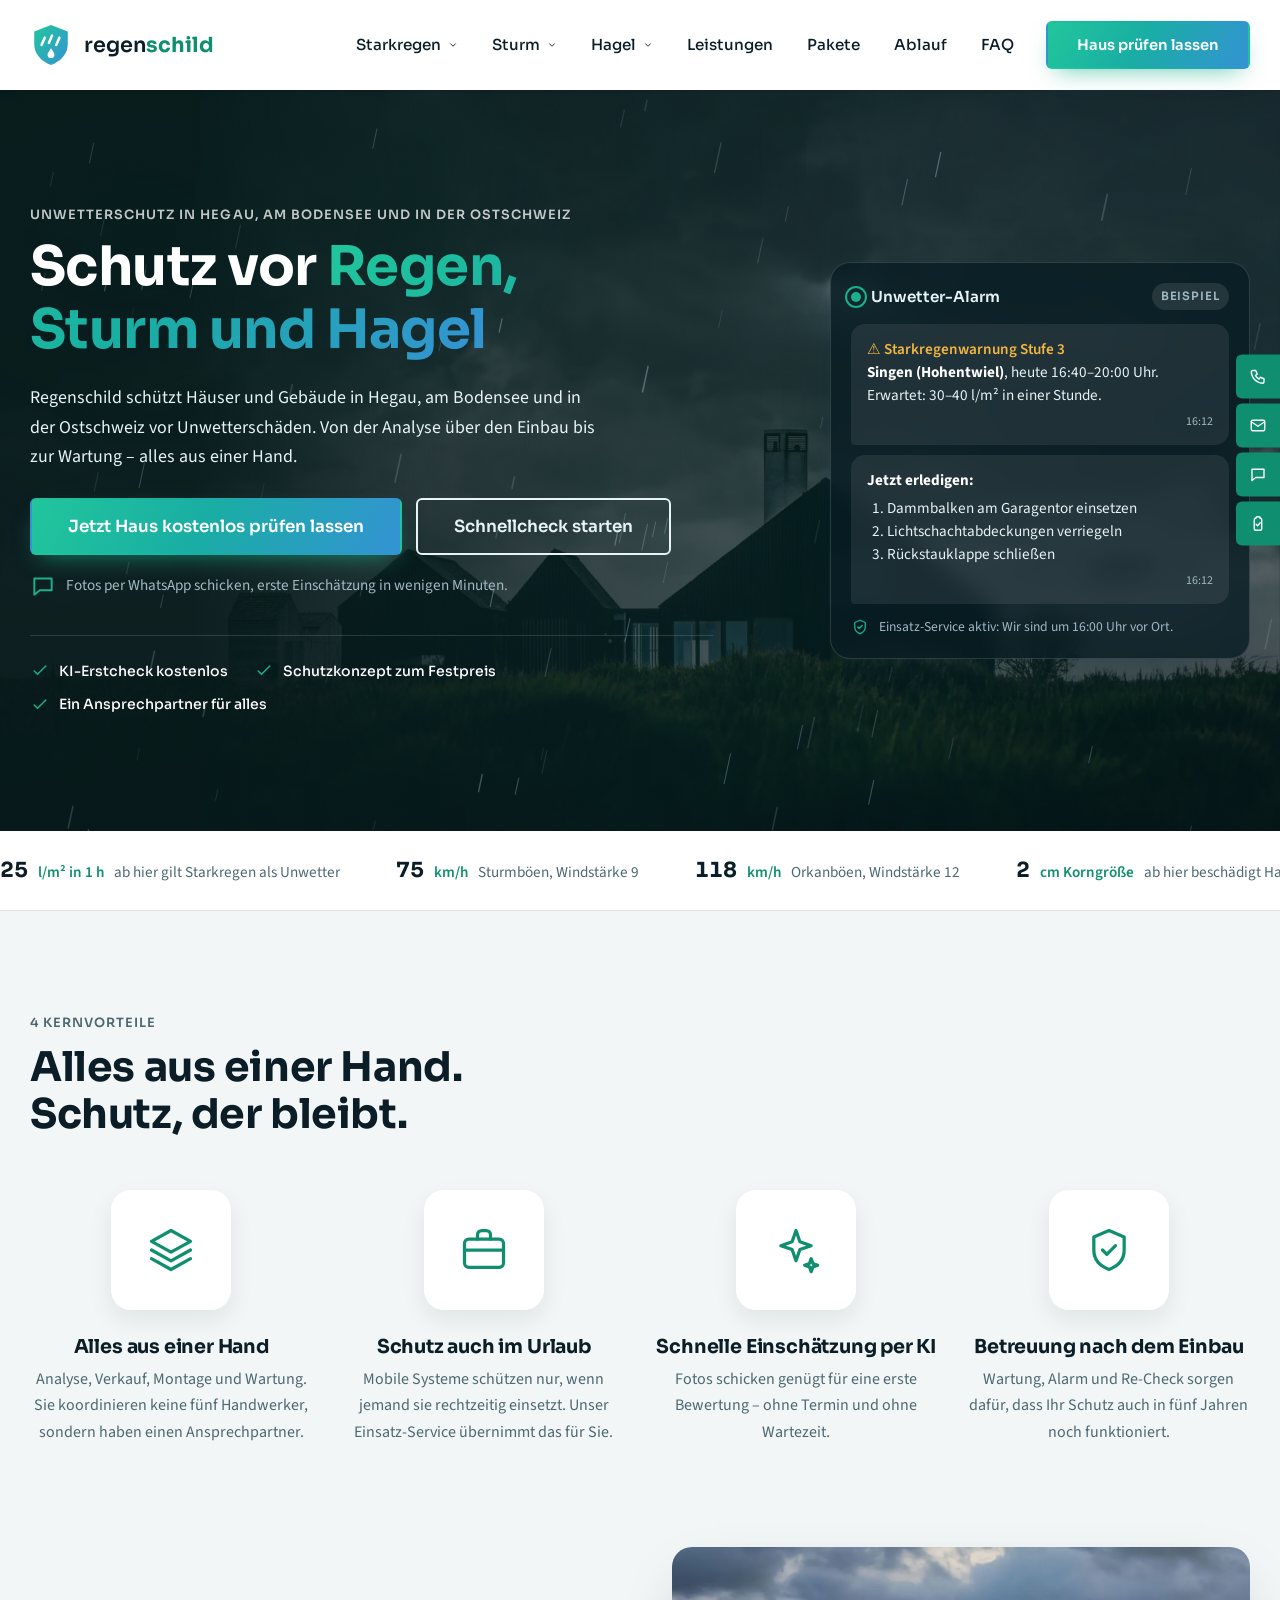
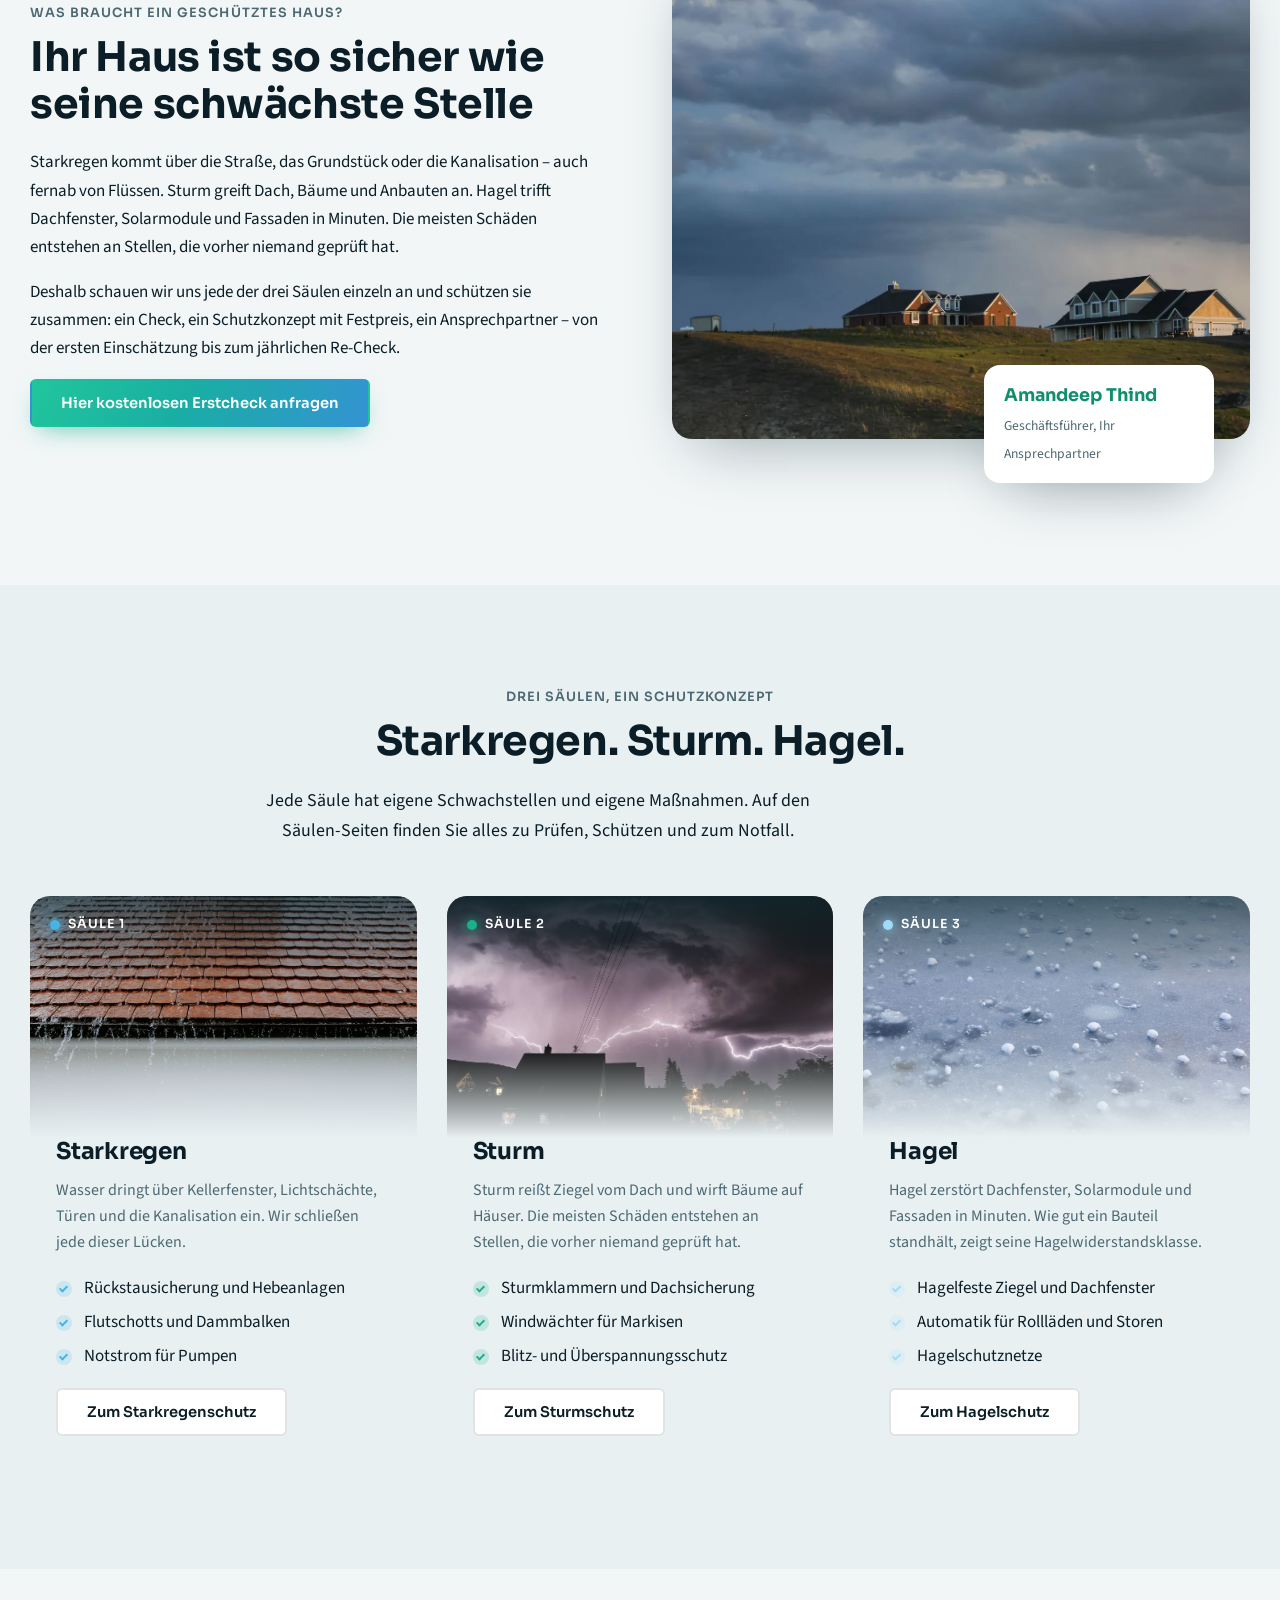
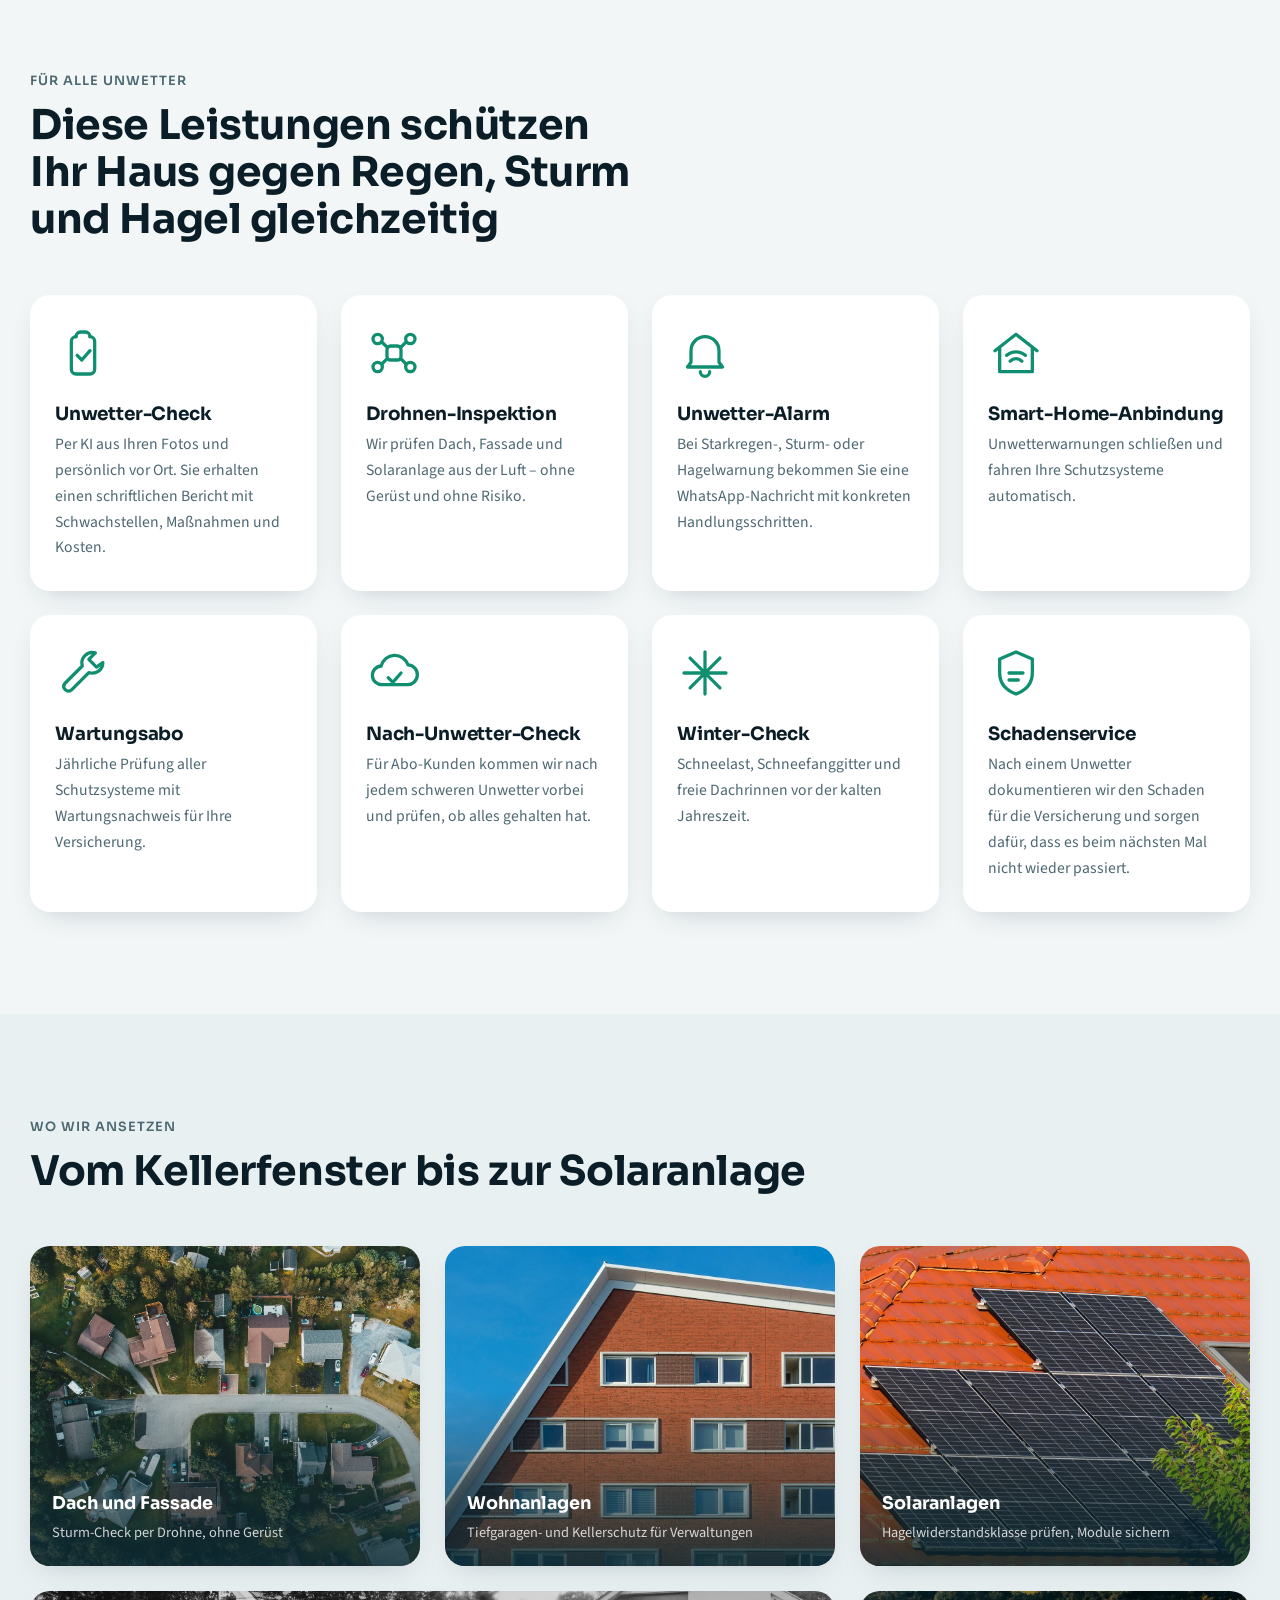
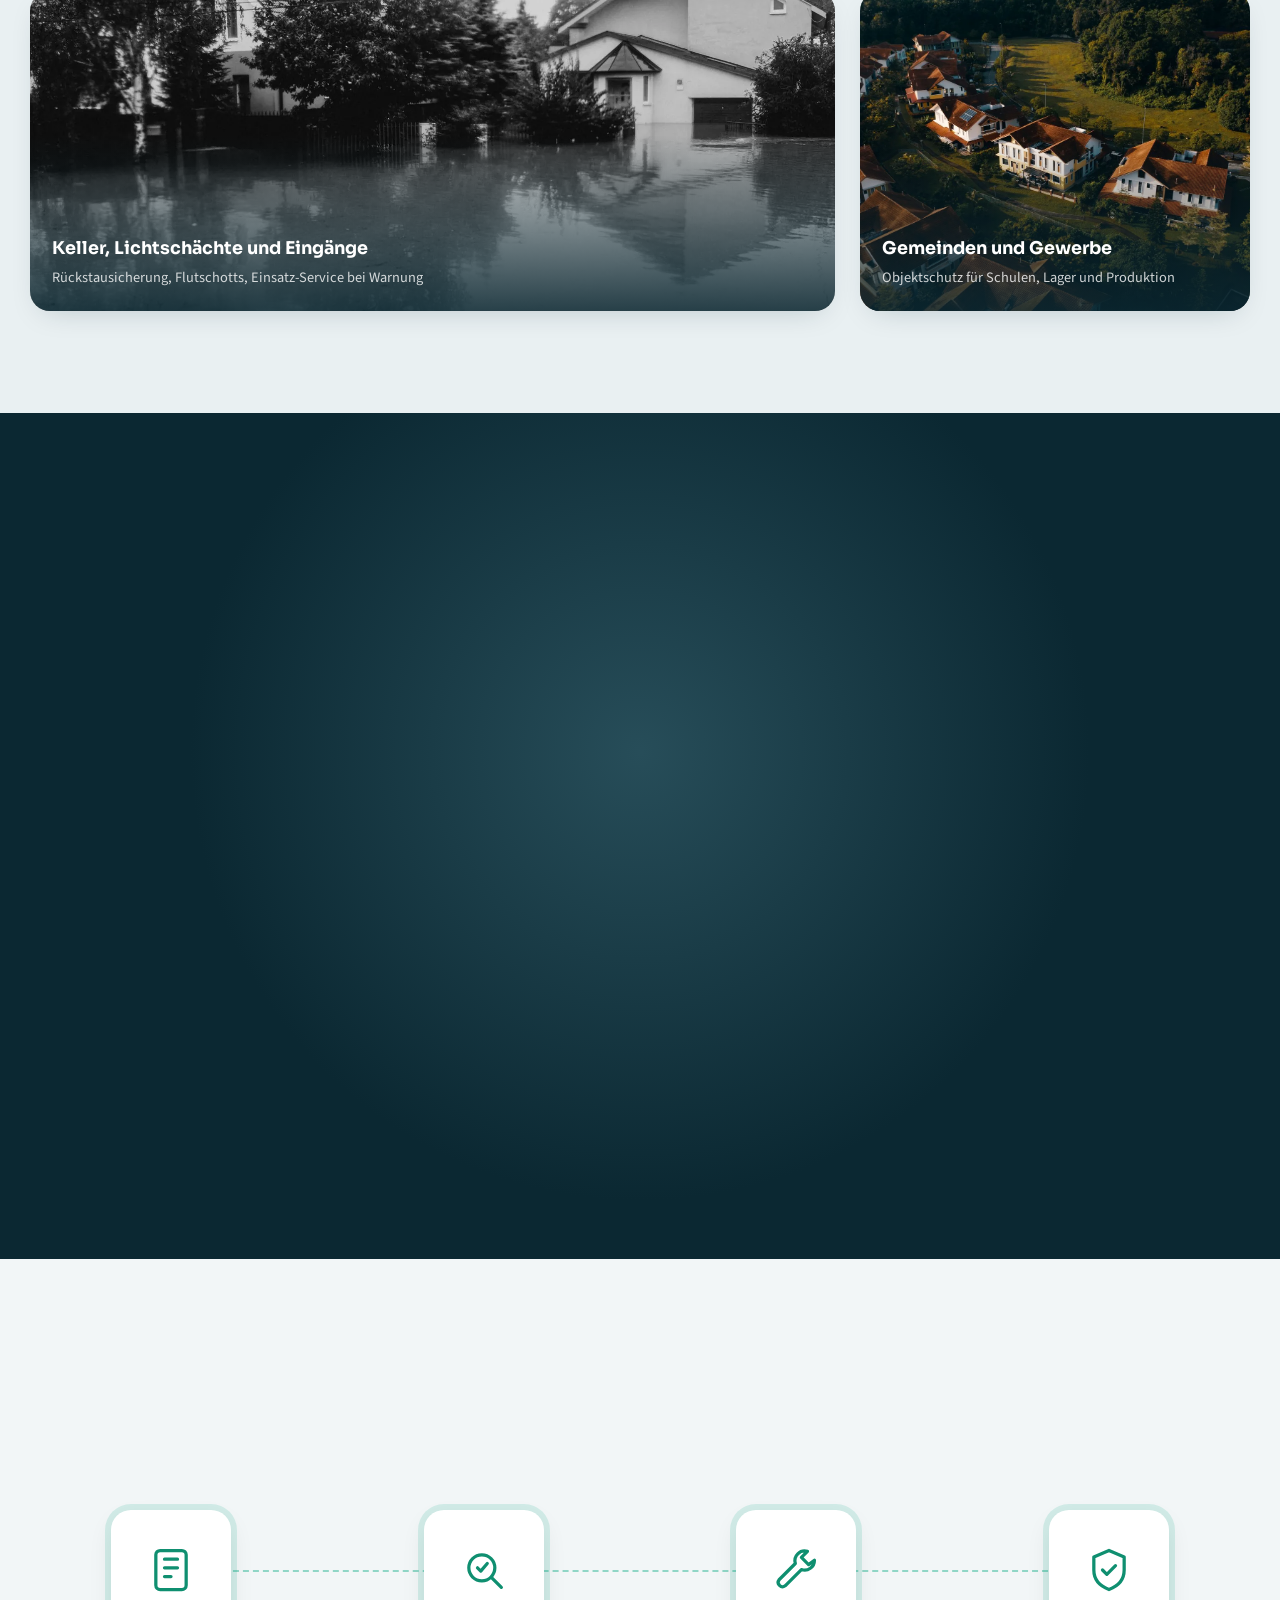
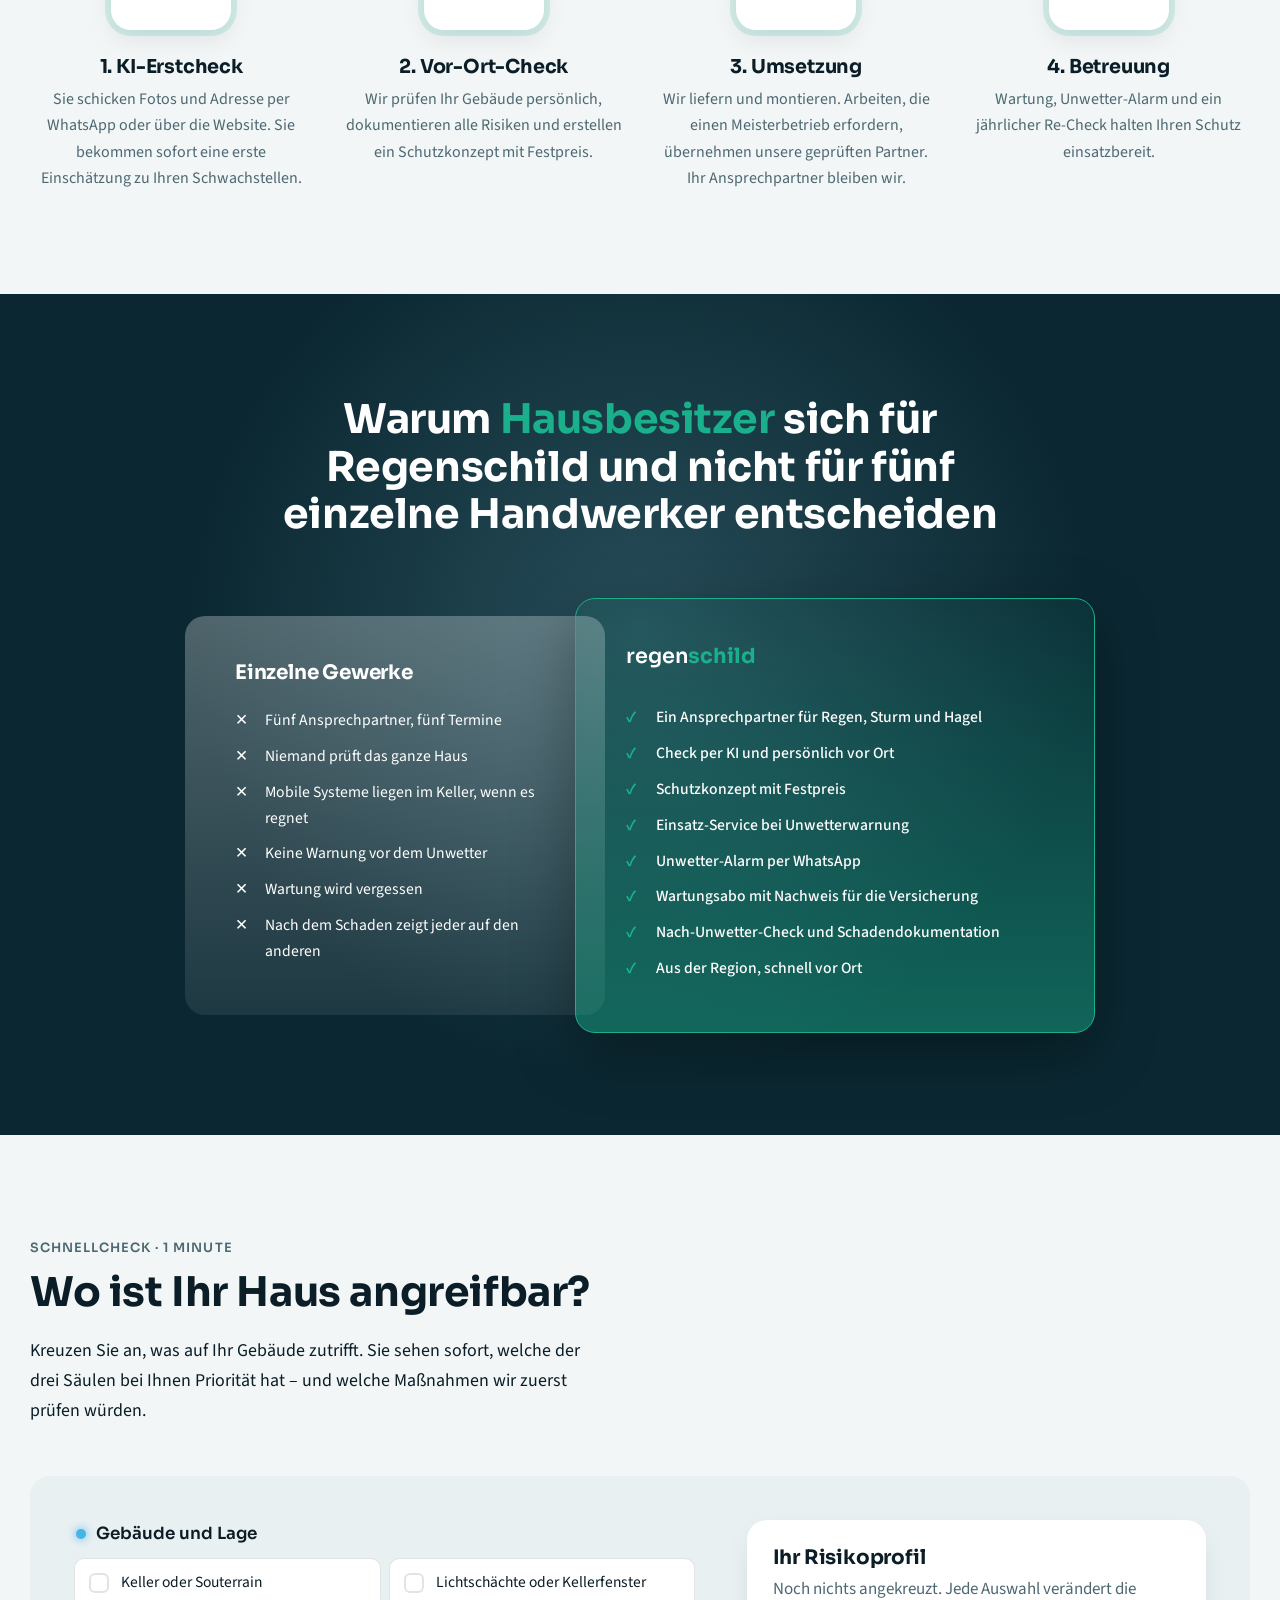
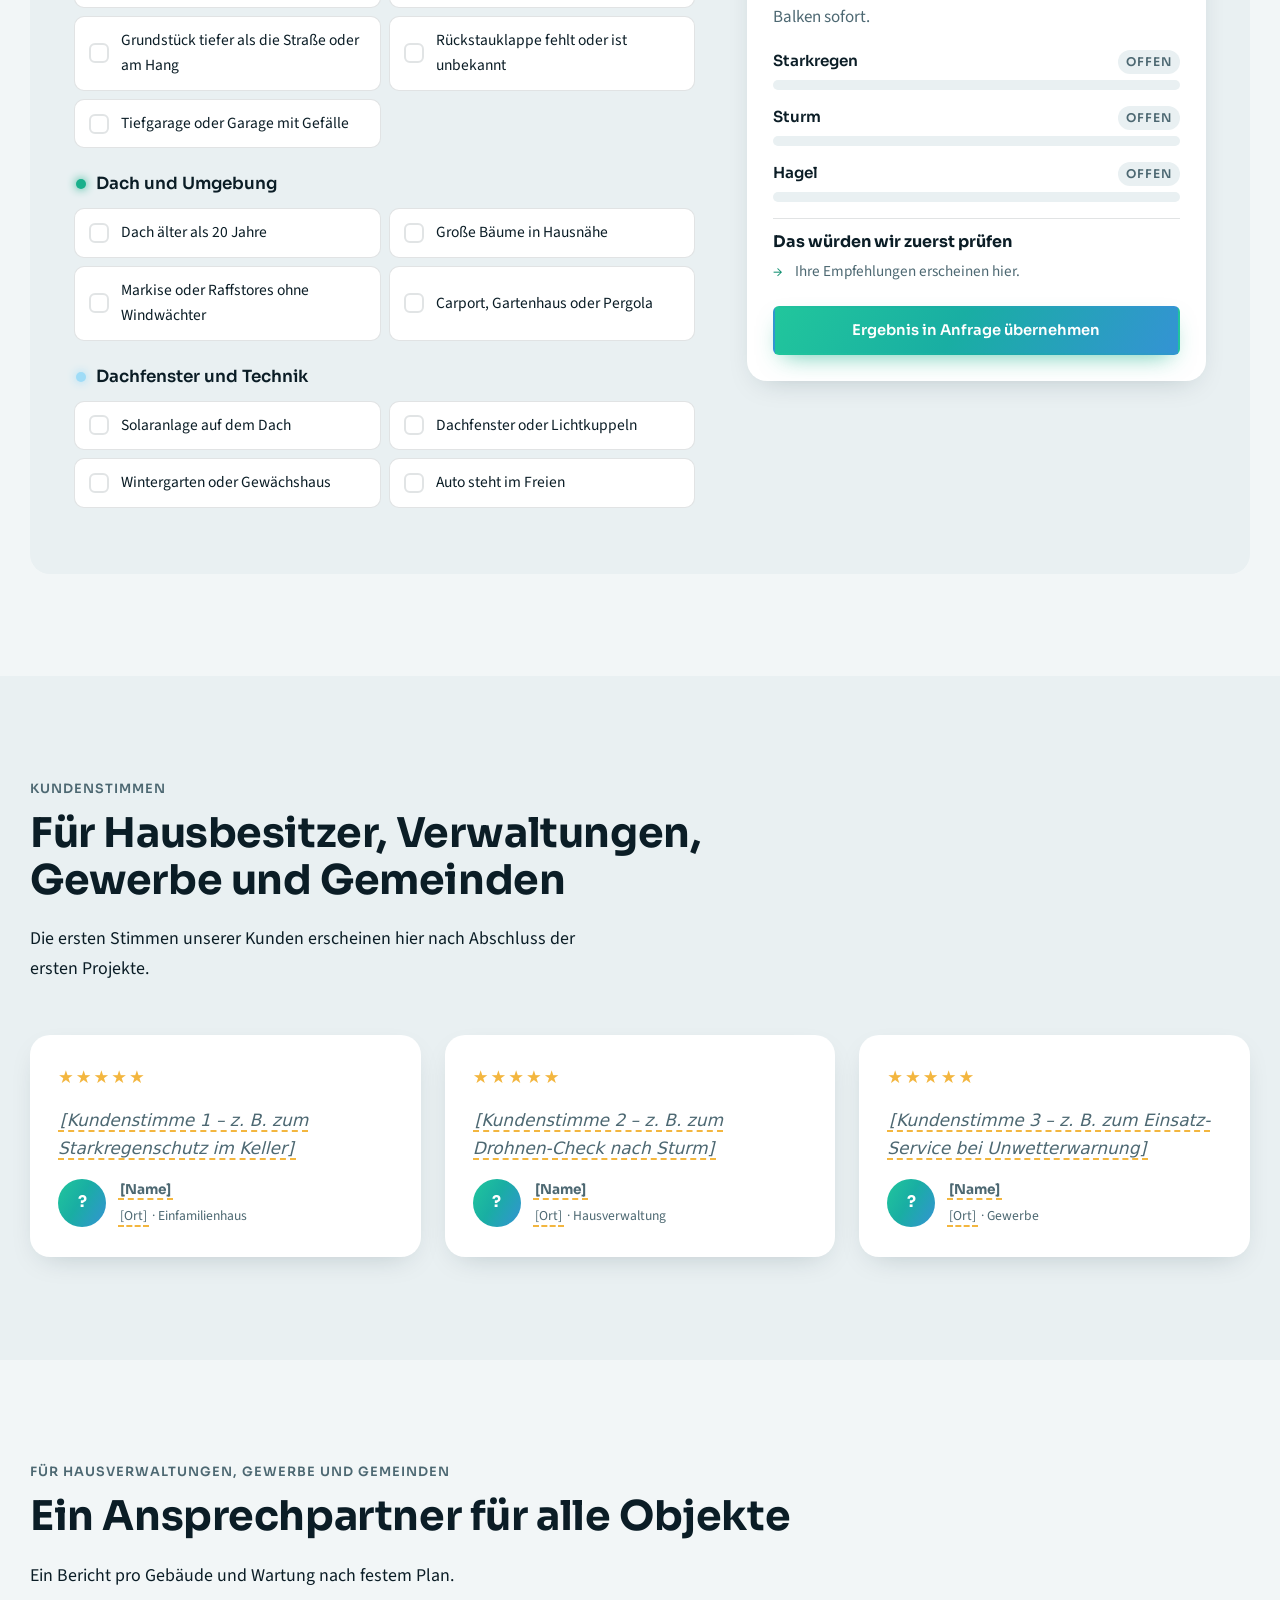
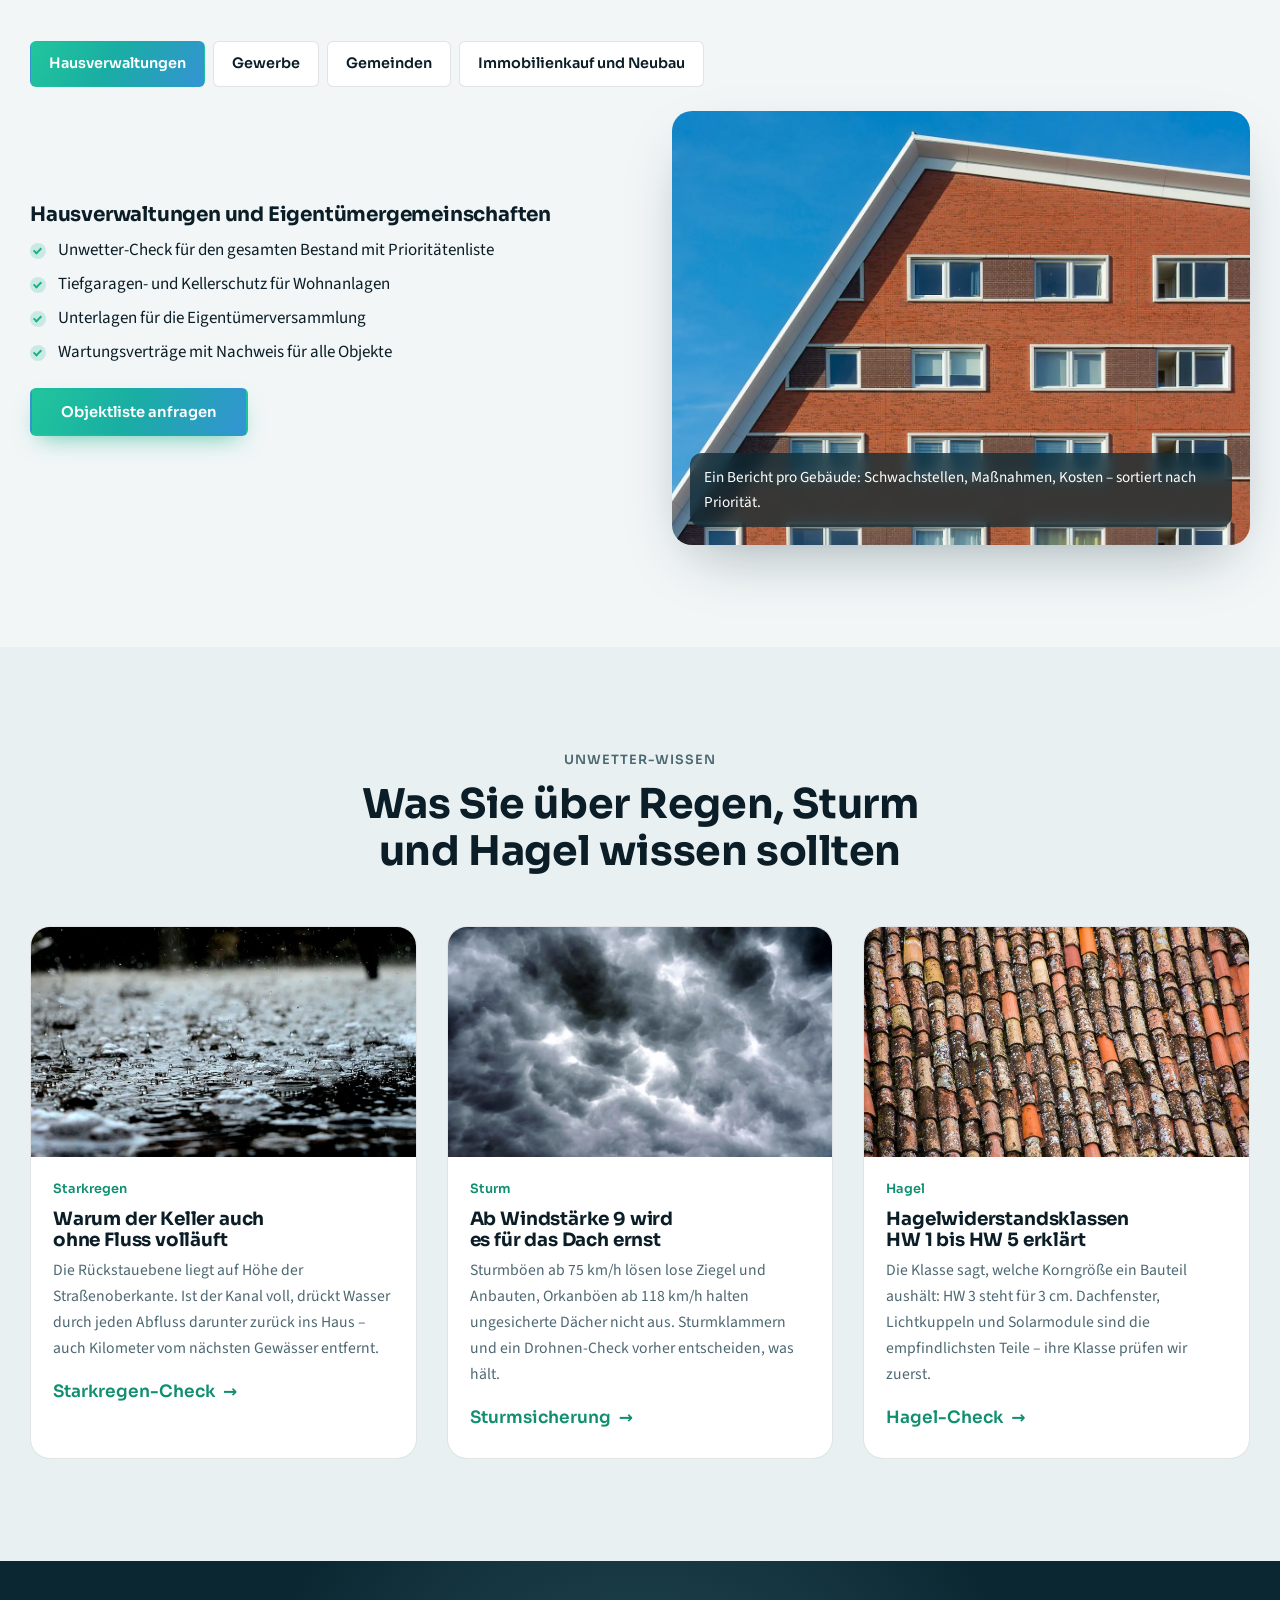
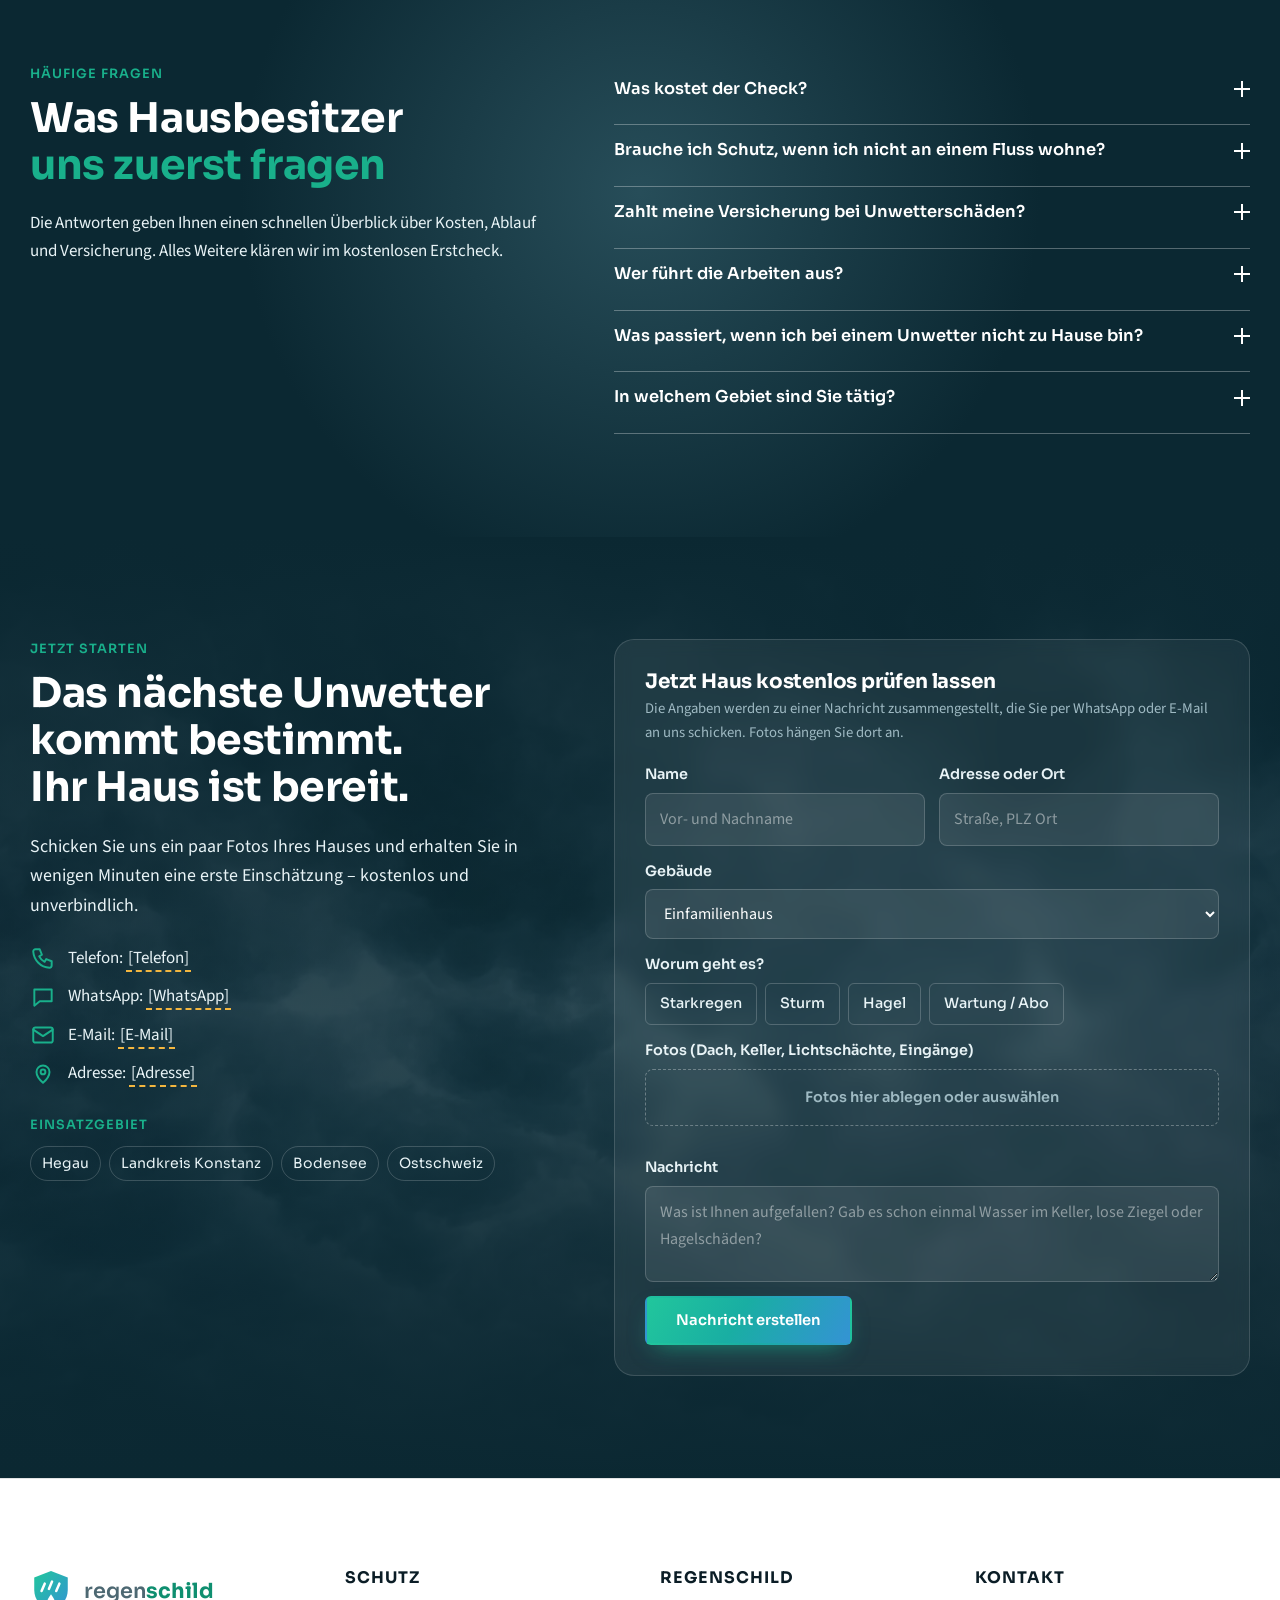
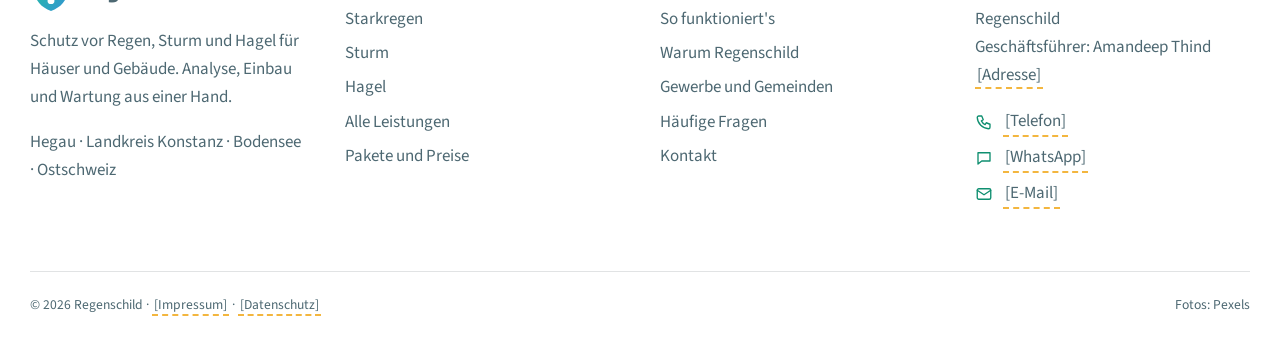
==== commit f586e4f2: "Design an die hhomepage-Vorlage angleichen Weißer Header mit Dropdowns, Trust-Zeile im Hero, Kernvor" ====
--- a/index.html
+++ b/index.html
@@ -13,6 +13,7 @@
 </head>
 <body>
 
+<!--HEADER-->
 <header class="site-header" id="top">
   <div class="wrap header-bar">
     <a class="brand" href="index.html" aria-label="Regenschild – Startseite">
@@ -20,29 +21,40 @@
       <span>regen<b>schild</b></span>
     </a>
     <nav class="nav" id="nav" aria-label="Hauptnavigation">
-      <a href="starkregen.html">Starkregen</a>
-      <a href="sturm.html">Sturm</a>
-      <a href="hagel.html">Hagel</a>
-      <a href="#leistungen">Leistungen</a>
-      <a href="#ablauf">Ablauf</a>
-      <a href="#faq">FAQ</a>
-      <a href="#kontakt" class="btn btn-brand btn-sm">Haus prüfen lassen</a>
+      <div class="item has-sub">
+        <a href="starkregen.html">Starkregen<svg class="ico caret" viewBox="0 0 24 24" aria-hidden="true"><path d="M6 9l6 6 6-6"/></svg></a>
+        <div class="dropdown"><a href="starkregen.html#pruefen"><span class="dot"></span>Prüfen</a><a href="starkregen.html#schuetzen"><span class="dot"></span>Schützen</a><a href="starkregen.html#notfall"><span class="dot"></span>Im Notfall</a></div>
+      </div>
+      <div class="item has-sub">
+        <a href="sturm.html">Sturm<svg class="ico caret" viewBox="0 0 24 24" aria-hidden="true"><path d="M6 9l6 6 6-6"/></svg></a>
+        <div class="dropdown"><a href="sturm.html#pruefen"><span class="dot"></span>Prüfen</a><a href="sturm.html#schuetzen"><span class="dot"></span>Schützen</a><a href="sturm.html#notfall"><span class="dot"></span>Im Notfall</a></div>
+      </div>
+      <div class="item has-sub">
+        <a href="hagel.html">Hagel<svg class="ico caret" viewBox="0 0 24 24" aria-hidden="true"><path d="M6 9l6 6 6-6"/></svg></a>
+        <div class="dropdown"><a href="hagel.html#pruefen"><span class="dot"></span>Prüfen</a><a href="hagel.html#schuetzen"><span class="dot"></span>Schützen</a><a href="hagel.html#notfall"><span class="dot"></span>Im Notfall</a></div>
+      </div>
+      <div class="item"><a href="index.html#leistungen">Leistungen</a></div>
+      <div class="item"><a href="index.html#pakete">Pakete</a></div>
+      <div class="item"><a href="index.html#ablauf">Ablauf</a></div>
+      <div class="item"><a href="index.html#faq">FAQ</a></div>
+      <a href="index.html#kontakt" class="btn btn-brand">Haus prüfen lassen</a>
     </nav>
     <button class="burger" id="burger" aria-expanded="false" aria-controls="nav" aria-label="Menü öffnen"><span></span></button>
   </div>
   <div class="scroll-progress" id="progress" aria-hidden="true"></div>
 </header>
+<!--/HEADER-->
 
 <main>
 
-<!-- 1 · Versprechen + risikofreier Einstieg -->
+<!-- 1 · Hero: Versprechen + risikofreier Einstieg -->
 <section class="hero" id="start">
   <div class="hero-media"><img src="img/hero-storm-house.webp" alt="" id="heroImg" width="1920" height="1252"></div>
   <canvas class="rain" id="rain" aria-hidden="true"></canvas>
   <div class="hero-flash" id="flash" aria-hidden="true"></div>
   <div class="wrap hero-grid">
-    <div class="hero-copy">
-      <p class="eyebrow">Unwetterschutz · Hegau · Bodensee · Ostschweiz</p>
+    <div>
+      <p class="eyebrow">Unwetterschutz in Hegau, am Bodensee und in der Ostschweiz</p>
       <h1>Schutz vor <span class="grad">Regen, Sturm und Hagel</span></h1>
       <p class="lead">Regenschild schützt Häuser und Gebäude in Hegau, am Bodensee und in der Ostschweiz vor Unwetterschäden. Von der Analyse über den Einbau bis zur Wartung – alles aus einer Hand.</p>
       <div class="hero-actions">
@@ -50,41 +62,27 @@
         <a class="btn btn-ghost btn-lg" href="#schnellcheck">Schnellcheck starten</a>
       </div>
       <p class="hero-note"><svg class="ico" viewBox="0 0 24 24" aria-hidden="true"><path d="M4 5h16v11H9l-5 4z"/></svg>Fotos per WhatsApp schicken, erste Einschätzung in wenigen Minuten.</p>
-      <ul class="pillar-chips" aria-label="Die drei Säulen">
-        <li><a href="starkregen.html"><span class="dot dot--regen"></span>Starkregen</a></li>
-        <li><a href="sturm.html"><span class="dot dot--sturm"></span>Sturm</a></li>
-        <li><a href="hagel.html"><span class="dot dot--hagel"></span>Hagel</a></li>
+      <ul class="trust" aria-label="Das bekommen Sie">
+        <li><svg class="ico" viewBox="0 0 24 24" aria-hidden="true"><path d="M5 12l4 4L19 6"/></svg>KI-Erstcheck kostenlos</li>
+        <li><svg class="ico" viewBox="0 0 24 24" aria-hidden="true"><path d="M5 12l4 4L19 6"/></svg>Schutzkonzept zum Festpreis</li>
+        <li><svg class="ico" viewBox="0 0 24 24" aria-hidden="true"><path d="M5 12l4 4L19 6"/></svg>Ein Ansprechpartner für alles</li>
       </ul>
     </div>
-
     <aside class="hero-card" aria-label="Beispiel einer Unwetter-Alarm-Nachricht">
       <div class="alarm">
         <div class="alarm-head">
           <div class="alarm-title"><span class="pulse" aria-hidden="true"></span>Unwetter-Alarm</div>
           <span class="badge">Beispiel</span>
         </div>
-        <div class="bubble">
-          <span class="warn">⚠ Starkregenwarnung Stufe 3</span><br>
-          <strong>Singen (Hohentwiel)</strong>, heute 16:40–20:00 Uhr.<br>
-          Erwartet: 30–40 l/m² in einer Stunde.
-          <time>16:12</time>
-        </div>
-        <div class="bubble">
-          <strong>Jetzt erledigen:</strong>
-          <ol>
-            <li>Dammbalken am Garagentor einsetzen</li>
-            <li>Lichtschachtabdeckungen verriegeln</li>
-            <li>Rückstauklappe schließen</li>
-          </ol>
-          <time>16:12</time>
-        </div>
+        <div class="bubble"><span class="warn">⚠ Starkregenwarnung Stufe 3</span><br><strong>Singen (Hohentwiel)</strong>, heute 16:40–20:00 Uhr.<br>Erwartet: 30–40 l/m² in einer Stunde.<time>16:12</time></div>
+        <div class="bubble"><strong>Jetzt erledigen:</strong><ol><li>Dammbalken am Garagentor einsetzen</li><li>Lichtschachtabdeckungen verriegeln</li><li>Rückstauklappe schließen</li></ol><time>16:12</time></div>
         <div class="alarm-foot"><svg class="ico ico-sm" viewBox="0 0 24 24" aria-hidden="true"><path d="M12 3l7 3v6c0 4.5-3 7.5-7 9-4-1.5-7-4.5-7-9V6z"/><path d="M9 12l2 2 4-4"/></svg>Einsatz-Service aktiv: Wir sind um 16:00 Uhr vor Ort.</div>
       </div>
     </aside>
   </div>
 </section>
 
-<!-- 2 · Risiko greifbar machen: echte Schwellenwerte -->
+<!-- 2 · Faktenleiste (statt Logo-Leiste) -->
 <div class="facts" aria-label="Unwetter-Kennzahlen">
   <div class="ticker" id="ticker">
     <span class="fact"><b data-count="25">25</b><span class="u">l/m² in 1 h</span> ab hier gilt Starkregen als Unwetter</span>
@@ -97,16 +95,221 @@
   </div>
 </div>
 
-<!-- 3 · Beteiligung: persönliches Risiko sichtbar machen -->
-<section class="band band--storm" id="schnellcheck">
-  <div class="wrap check-grid">
-    <div>
-      <div class="check-intro" data-reveal>
-        <p class="eyebrow">Schnellcheck · 1 Minute</p>
-        <h2>Wo ist Ihr Haus angreifbar?</h2>
-        <p class="lead">Kreuzen Sie an, was auf Ihr Gebäude zutrifft. Sie sehen sofort, welche der drei Unwetter-Säulen bei Ihnen Priorität hat – und welche Maßnahmen wir zuerst prüfen würden.</p>
-      </div>
-      <form class="check-form" id="checkForm" data-reveal>
+<!-- 3 · Kernvorteile -->
+<section class="band" id="vorteile">
+  <div class="wrap">
+    <div class="section-head" data-reveal>
+      <p class="eyebrow">4 Kernvorteile</p>
+      <h2>Alles aus einer Hand. Schutz, der bleibt.</h2>
+    </div>
+    <div class="benefits">
+      <div class="benefit" data-reveal style="--i:0"><div class="icon-box"><svg class="ico" viewBox="0 0 24 24" aria-hidden="true"><path d="M12 3l9 5-9 5-9-5z"/><path d="M3 12l9 5 9-5M3 16l9 5 9-5"/></svg></div><h3>Alles aus einer Hand</h3><p>Analyse, Verkauf, Montage und Wartung. Sie koordinieren keine fünf Handwerker, sondern haben einen Ansprechpartner.</p></div>
+      <div class="benefit" data-reveal style="--i:1"><div class="icon-box"><svg class="ico" viewBox="0 0 24 24" aria-hidden="true"><rect x="3" y="7" width="18" height="13" rx="2"/><path d="M9 7V5a2 2 0 0 1 2-2h2a2 2 0 0 1 2 2v2M3 12h18"/></svg></div><h3>Schutz auch im Urlaub</h3><p>Mobile Systeme schützen nur, wenn jemand sie rechtzeitig einsetzt. Unser Einsatz-Service übernimmt das für Sie.</p></div>
+      <div class="benefit" data-reveal style="--i:2"><div class="icon-box"><svg class="ico" viewBox="0 0 24 24" aria-hidden="true"><path d="M12 3l1.8 5.2L19 10l-5.2 1.8L12 17l-1.8-5.2L5 10l5.2-1.8z"/><path d="M19 16l.8 2.2L22 19l-2.2.8L19 22l-.8-2.2L16 19l2.2-.8z"/></svg></div><h3>Schnelle Einschätzung per KI</h3><p>Fotos schicken genügt für eine erste Bewertung – ohne Termin und ohne Wartezeit.</p></div>
+      <div class="benefit" data-reveal style="--i:3"><div class="icon-box"><svg class="ico" viewBox="0 0 24 24" aria-hidden="true"><path d="M12 3l7 3v6c0 4.5-3 7.5-7 9-4-1.5-7-4.5-7-9V6z"/><path d="M9 12l2 2 4-4"/></svg></div><h3>Betreuung nach dem Einbau</h3><p>Wartung, Alarm und Re-Check sorgen dafür, dass Ihr Schutz auch in fünf Jahren noch funktioniert.</p></div>
+    </div>
+  </div>
+</section>
+
+<!-- 4 · Zwei-Spalter: Problem + Ansprechpartner -->
+<section class="band" id="warum" style="padding-top:0">
+  <div class="wrap two-col">
+    <div data-reveal="left">
+      <p class="eyebrow">Was braucht ein geschütztes Haus?</p>
+      <h2>Ihr Haus ist so sicher wie seine schwächste Stelle</h2>
+      <p>Starkregen kommt über die Straße, das Grundstück oder die Kanalisation – auch fernab von Flüssen. Sturm greift Dach, Bäume und Anbauten an. Hagel trifft Dachfenster, Solarmodule und Fassaden in Minuten. Die meisten Schäden entstehen an Stellen, die vorher niemand geprüft hat.</p>
+      <p>Deshalb schauen wir uns jede der drei Säulen einzeln an und schützen sie zusammen: ein Check, ein Schutzkonzept mit Festpreis, ein Ansprechpartner – von der ersten Einschätzung bis zum jährlichen Re-Check.</p>
+      <a class="btn btn-brand" href="#kontakt">Hier kostenlosen Erstcheck anfragen</a>
+    </div>
+    <div data-reveal="right">
+      <div class="photo-card">
+        <img src="img/clouds-farmhouse.webp" alt="Wohnhäuser unter aufziehenden Gewitterwolken" loading="lazy" width="1600" height="1067">
+        <div class="nametag"><strong>Amandeep Thind</strong><span>Geschäftsführer, Ihr Ansprechpartner</span></div>
+      </div>
+    </div>
+  </div>
+</section>
+
+<!-- 5 · Drei Säulen -->
+<section class="band band--tint" id="saeulen">
+  <div class="wrap">
+    <div class="section-head center" data-reveal>
+      <p class="eyebrow">Drei Säulen, ein Schutzkonzept</p>
+      <h2>Starkregen. Sturm. Hagel.</h2>
+      <p class="lead">Jede Säule hat eigene Schwachstellen und eigene Maßnahmen. Auf den Säulen-Seiten finden Sie alles zu Prüfen, Schützen und zum Notfall.</p>
+    </div>
+    <div class="pillars">
+      <article class="pillar pillar--regen" data-tilt data-reveal style="--i:0">
+        <div class="pillar-media"><img src="img/rain-roof.webp" alt="Regenwasser läuft über ein Ziegeldach" width="1920" height="1280"><span class="pillar-tag"><span class="dot"></span>Säule 1</span></div>
+        <div class="pillar-body">
+          <h3>Starkregen</h3>
+          <p>Wasser dringt über Kellerfenster, Lichtschächte, Türen und die Kanalisation ein. Wir schließen jede dieser Lücken.</p>
+          <ul class="ticks"><li>Rückstausicherung und Hebeanlagen</li><li>Flutschotts und Dammbalken</li><li>Notstrom für Pumpen</li></ul>
+          <a class="btn btn-light" href="starkregen.html">Zum Starkregenschutz</a>
+        </div>
+        <div class="shine" aria-hidden="true"></div>
+      </article>
+      <article class="pillar pillar--sturm" data-tilt data-reveal style="--i:1">
+        <div class="pillar-media"><img src="img/lightning-house.webp" alt="Blitz über Häusern bei Nacht" width="1920" height="1061"><span class="pillar-tag"><span class="dot"></span>Säule 2</span></div>
+        <div class="pillar-body">
+          <h3>Sturm</h3>
+          <p>Sturm reißt Ziegel vom Dach und wirft Bäume auf Häuser. Die meisten Schäden entstehen an Stellen, die vorher niemand geprüft hat.</p>
+          <ul class="ticks"><li>Sturmklammern und Dachsicherung</li><li>Windwächter für Markisen</li><li>Blitz- und Überspannungsschutz</li></ul>
+          <a class="btn btn-light" href="sturm.html">Zum Sturmschutz</a>
+        </div>
+        <div class="shine" aria-hidden="true"></div>
+      </article>
+      <article class="pillar pillar--hagel" data-tilt data-reveal style="--i:2">
+        <div class="pillar-media"><img src="img/hail-ground.webp" alt="Hagelkörner auf dem Boden" width="1920" height="1280"><span class="pillar-tag"><span class="dot"></span>Säule 3</span></div>
+        <div class="pillar-body">
+          <h3>Hagel</h3>
+          <p>Hagel zerstört Dachfenster, Solarmodule und Fassaden in Minuten. Wie gut ein Bauteil standhält, zeigt seine Hagelwiderstandsklasse.</p>
+          <ul class="ticks"><li>Hagelfeste Ziegel und Dachfenster</li><li>Automatik für Rollläden und Storen</li><li>Hagelschutznetze</li></ul>
+          <a class="btn btn-light" href="hagel.html">Zum Hagelschutz</a>
+        </div>
+        <div class="shine" aria-hidden="true"></div>
+      </article>
+    </div>
+  </div>
+</section>
+
+<!-- 6 · Leistungen -->
+<section class="band" id="leistungen">
+  <div class="wrap">
+    <div class="section-head" data-reveal>
+      <p class="eyebrow">Für alle Unwetter</p>
+      <h2>Diese Leistungen schützen Ihr Haus gegen Regen, Sturm und Hagel gleichzeitig</h2>
+    </div>
+    <div class="services">
+      <div class="service" data-reveal style="--i:0"><svg class="ico" viewBox="0 0 24 24" aria-hidden="true"><path d="M9 5a2 2 0 0 0-2 2v12a2 2 0 0 0 2 2h6a2 2 0 0 0 2-2V7a2 2 0 0 0-2-2"/><path d="M9 5a2 2 0 0 1 2-2h2a2 2 0 0 1 2 2"/><path d="M9.5 13l2 2 3.5-4"/></svg><h3>Unwetter-Check</h3><p>Per KI aus Ihren Fotos und persönlich vor Ort. Sie erhalten einen schriftlichen Bericht mit Schwachstellen, Maßnahmen und Kosten.</p></div>
+      <div class="service" data-reveal style="--i:1"><svg class="ico" viewBox="0 0 24 24" aria-hidden="true"><circle cx="5" cy="6" r="2"/><circle cx="19" cy="6" r="2"/><circle cx="5" cy="18" r="2"/><circle cx="19" cy="18" r="2"/><rect x="9" y="9" width="6" height="6" rx="1.5"/><path d="M7 7.5l2 2M17 7.5l-2 2M7 16.5l2-2M17 16.5l-2-2"/></svg><h3>Drohnen-Inspektion</h3><p>Wir prüfen Dach, Fassade und Solaranlage aus der Luft – ohne Gerüst und ohne Risiko.</p></div>
+      <div class="service" data-reveal style="--i:2"><svg class="ico" viewBox="0 0 24 24" aria-hidden="true"><path d="M6 16v-5a6 6 0 0 1 12 0v5l1.5 2h-15z"/><path d="M10 20a2 2 0 0 0 4 0"/></svg><h3>Unwetter-Alarm</h3><p>Bei Starkregen-, Sturm- oder Hagelwarnung bekommen Sie eine WhatsApp-Nachricht mit konkreten Handlungsschritten.</p></div>
+      <div class="service" data-reveal style="--i:3"><svg class="ico" viewBox="0 0 24 24" aria-hidden="true"><path d="M3 11l9-7 9 7"/><path d="M5 10v10h14V10"/><path d="M9.5 15.5a3.5 3.5 0 0 1 5 0M8 13a6 6 0 0 1 8 0"/></svg><h3>Smart-Home-Anbindung</h3><p>Unwetterwarnungen schließen und fahren Ihre Schutzsysteme automatisch.</p></div>
+      <div class="service" data-reveal style="--i:4"><svg class="ico" viewBox="0 0 24 24" aria-hidden="true"><path d="M20.5 7.5a4.5 4.5 0 0 1-6 4.3L7 19.3a2 2 0 0 1-2.8-2.8l7.5-7.5a4.5 4.5 0 0 1 5.6-5.6L14.5 6.2l3.3 3.3 2.7-2z"/></svg><h3>Wartungsabo</h3><p>Jährliche Prüfung aller Schutzsysteme mit Wartungsnachweis für Ihre Versicherung.</p></div>
+      <div class="service" data-reveal style="--i:5"><svg class="ico" viewBox="0 0 24 24" aria-hidden="true"><path d="M7 17a4 4 0 0 1-.5-8A6 6 0 0 1 18 8.5a4 4 0 0 1-.5 8.5H7z"/><path d="M9.5 14l2 2 3.5-4"/></svg><h3>Nach-Unwetter-Check</h3><p>Für Abo-Kunden kommen wir nach jedem schweren Unwetter vorbei und prüfen, ob alles gehalten hat.</p></div>
+      <div class="service" data-reveal style="--i:6"><svg class="ico" viewBox="0 0 24 24" aria-hidden="true"><path d="M12 3v18M3 12h18M5.6 5.6l12.8 12.8M18.4 5.6L5.6 18.4"/></svg><h3>Winter-Check</h3><p>Schneelast, Schneefanggitter und freie Dachrinnen vor der kalten Jahreszeit.</p></div>
+      <div class="service" data-reveal style="--i:7"><svg class="ico" viewBox="0 0 24 24" aria-hidden="true"><path d="M12 3l7 3v6c0 4.5-3 7.5-7 9-4-1.5-7-4.5-7-9V6z"/><path d="M9 12h6M9 15h4"/></svg><h3>Schadenservice</h3><p>Nach einem Unwetter dokumentieren wir den Schaden für die Versicherung und sorgen dafür, dass es beim nächsten Mal nicht wieder passiert.</p></div>
+    </div>
+  </div>
+</section>
+
+<!-- 7 · Bildkacheln: Wo wir ansetzen -->
+<section class="band band--tint" id="objekte">
+  <div class="wrap">
+    <div class="section-head" data-reveal>
+      <p class="eyebrow">Wo wir ansetzen</p>
+      <h2>Vom Kellerfenster bis zur Solaranlage</h2>
+    </div>
+    <div class="tiles">
+      <a class="tile" href="sturm.html#pruefen" data-reveal style="--i:0"><img src="img/aerial-houses.webp" alt="" loading="lazy" width="1600" height="1200"><div class="cap"><strong>Dach und Fassade</strong><span>Sturm-Check per Drohne, ohne Gerüst</span></div></a>
+      <a class="tile" href="starkregen.html#schuetzen" data-reveal style="--i:1"><img src="img/apartment.webp" alt="" loading="lazy" width="1400" height="933"><div class="cap"><strong>Wohnanlagen</strong><span>Tiefgaragen- und Kellerschutz für Verwaltungen</span></div></a>
+      <a class="tile" href="hagel.html#pruefen" data-reveal style="--i:2"><img src="img/solar-roof.webp" alt="" loading="lazy" width="1600" height="1068"><div class="cap"><strong>Solaranlagen</strong><span>Hagelwiderstandsklasse prüfen, Module sichern</span></div></a>
+      <a class="tile wide" href="starkregen.html#notfall" data-reveal style="--i:3"><img src="img/flood-street.webp" alt="" loading="lazy" width="1600" height="1067"><div class="cap"><strong>Keller, Lichtschächte und Eingänge</strong><span>Rückstausicherung, Flutschotts, Einsatz-Service bei Warnung</span></div></a>
+      <a class="tile" href="index.html#gewerbe" data-reveal style="--i:4"><img src="img/aerial-village.webp" alt="" loading="lazy" width="1600" height="899"><div class="cap"><strong>Gemeinden und Gewerbe</strong><span>Objektschutz für Schulen, Lager und Produktion</span></div></a>
+    </div>
+  </div>
+</section>
+
+<!-- 8 · Pakete -->
+<section class="band band--storm" id="pakete">
+  <div class="wrap">
+    <div class="section-head center" data-reveal>
+      <p class="eyebrow">Transparent von Anfang an</p>
+      <h2 class="light">Ihr Schutz in <span class="accent">vier klaren Schritten</span></h2>
+      <p class="lead">Vom kostenlosen Erstcheck bis zum Wartungsabo – Sie wissen vorher, was es kostet.</p>
+    </div>
+    <div class="packages">
+      <article class="package" data-reveal style="--i:0">
+        <h3>KI-Erstcheck</h3>
+        <div class="price"><span class="amount">kostenlos</span></div>
+        <p>Sie schicken Fotos und Adresse per WhatsApp oder über die Website. Sie bekommen sofort eine erste Einschätzung zu Ihren Schwachstellen – ohne Termin und ohne Wartezeit.</p>
+        <a class="btn btn-ghost" href="#kontakt">Fotos schicken</a>
+      </article>
+      <article class="package featured" data-reveal style="--i:1">
+        <h3>Vor-Ort-Check</h3>
+        <div class="price"><span class="amount"><span class="ph">[Preis]</span></span><span class="per">bei Auftrag vollständig verrechnet</span></div>
+        <p>Wir prüfen Ihr Gebäude persönlich, dokumentieren alle Risiken für Regen, Sturm und Hagel und erstellen ein Schutzkonzept mit Festpreis.</p>
+        <a class="btn btn-brand" href="#kontakt">Vor-Ort-Check anfragen</a>
+      </article>
+      <article class="package" data-reveal style="--i:2">
+        <h3>Schutzkonzept</h3>
+        <div class="price"><span class="amount">Festpreis</span><span class="per">nach dem Vor-Ort-Check</span></div>
+        <p>Lieferung und Montage aller Maßnahmen. Arbeiten, die einen Meisterbetrieb erfordern, übernehmen unsere geprüften Partner. Ihr Ansprechpartner bleiben wir.</p>
+        <a class="btn btn-ghost" href="#kontakt">Konzept anfragen</a>
+      </article>
+      <article class="package" data-reveal style="--i:3">
+        <h3>Wartungsabo</h3>
+        <div class="price"><span class="amount"><span class="ph">[Preis]</span></span><span class="per">pro Jahr</span></div>
+        <p>Jährliche Prüfung aller Schutzsysteme mit Wartungsnachweis für die Versicherung, Unwetter-Alarm per WhatsApp und Nach-Unwetter-Check inklusive.</p>
+        <a class="btn btn-ghost" href="#kontakt">Abo anfragen</a>
+      </article>
+    </div>
+  </div>
+</section>
+
+<!-- 9 · Ablauf -->
+<section class="band" id="ablauf">
+  <div class="wrap">
+    <div class="steps-head" data-reveal>
+      <div>
+        <p class="eyebrow">In 4 Schritten</p>
+        <h2>Bis zum geschützten Haus</h2>
+      </div>
+      <a class="btn btn-brand" href="#kontakt">Schritt 1 starten: Fotos schicken</a>
+    </div>
+    <ol class="steps" id="steps">
+      <div class="steps-line" id="stepsLine" aria-hidden="true"></div>
+      <li class="step" data-reveal style="--i:0"><div class="icon-box"><svg class="ico" viewBox="0 0 24 24" aria-hidden="true"><rect x="5" y="3" width="14" height="18" rx="2"/><path d="M9 7h6M9 11h6M9 15h3"/></svg></div><h3>1. KI-Erstcheck</h3><p>Sie schicken Fotos und Adresse per WhatsApp oder über die Website. Sie bekommen sofort eine erste Einschätzung zu Ihren Schwachstellen.</p></li>
+      <li class="step" data-reveal style="--i:1"><div class="icon-box"><svg class="ico" viewBox="0 0 24 24" aria-hidden="true"><circle cx="11" cy="11" r="6"/><path d="M20 20l-4.5-4.5M9 11l1.5 1.5L13.5 9"/></svg></div><h3>2. Vor-Ort-Check</h3><p>Wir prüfen Ihr Gebäude persönlich, dokumentieren alle Risiken und erstellen ein Schutzkonzept mit Festpreis.</p></li>
+      <li class="step" data-reveal style="--i:2"><div class="icon-box"><svg class="ico" viewBox="0 0 24 24" aria-hidden="true"><path d="M20.5 7.5a4.5 4.5 0 0 1-6 4.3L7 19.3a2 2 0 0 1-2.8-2.8l7.5-7.5a4.5 4.5 0 0 1 5.6-5.6L14.5 6.2l3.3 3.3 2.7-2z"/></svg></div><h3>3. Umsetzung</h3><p>Wir liefern und montieren. Arbeiten, die einen Meisterbetrieb erfordern, übernehmen unsere geprüften Partner. Ihr Ansprechpartner bleiben wir.</p></li>
+      <li class="step" data-reveal style="--i:3"><div class="icon-box"><svg class="ico" viewBox="0 0 24 24" aria-hidden="true"><path d="M12 3l7 3v6c0 4.5-3 7.5-7 9-4-1.5-7-4.5-7-9V6z"/><path d="M9 12l2 2 4-4"/></svg></div><h3>4. Betreuung</h3><p>Wartung, Unwetter-Alarm und ein jährlicher Re-Check halten Ihren Schutz einsatzbereit.</p></li>
+    </ol>
+  </div>
+</section>
+
+<!-- 10 · Vergleich -->
+<section class="band band--storm compare" id="vergleich">
+  <div class="wrap">
+    <h2 class="center light" data-reveal>Warum <span class="accent">Hausbesitzer</span> sich für Regenschild und nicht für fünf einzelne Handwerker entscheiden</h2>
+    <div class="compare-wrap">
+      <div class="compare-card others" data-reveal="left">
+        <h3>Einzelne Gewerke</h3>
+        <ul>
+          <li>Fünf Ansprechpartner, fünf Termine</li>
+          <li>Niemand prüft das ganze Haus</li>
+          <li>Mobile Systeme liegen im Keller, wenn es regnet</li>
+          <li>Keine Warnung vor dem Unwetter</li>
+          <li>Wartung wird vergessen</li>
+          <li>Nach dem Schaden zeigt jeder auf den anderen</li>
+        </ul>
+      </div>
+      <div class="compare-card us" data-reveal="right">
+        <span class="brand"><span>regen<b>schild</b></span></span>
+        <ul>
+          <li>Ein Ansprechpartner für Regen, Sturm und Hagel</li>
+          <li>Check per KI und persönlich vor Ort</li>
+          <li>Schutzkonzept mit Festpreis</li>
+          <li>Einsatz-Service bei Unwetterwarnung</li>
+          <li>Unwetter-Alarm per WhatsApp</li>
+          <li>Wartungsabo mit Nachweis für die Versicherung</li>
+          <li>Nach-Unwetter-Check und Schadendokumentation</li>
+          <li>Aus der Region, schnell vor Ort</li>
+        </ul>
+      </div>
+    </div>
+  </div>
+</section>
+
+<!-- 11 · Schnellcheck -->
+<section class="band" id="schnellcheck">
+  <div class="wrap">
+    <div class="section-head" data-reveal>
+      <p class="eyebrow">Schnellcheck · 1 Minute</p>
+      <h2>Wo ist Ihr Haus angreifbar?</h2>
+      <p class="lead">Kreuzen Sie an, was auf Ihr Gebäude zutrifft. Sie sehen sofort, welche der drei Säulen bei Ihnen Priorität hat – und welche Maßnahmen wir zuerst prüfen würden.</p>
+    </div>
+    <div class="check-card" data-reveal="scale">
+      <form class="check-form" id="checkForm">
         <fieldset>
           <legend><span class="dot dot--regen"></span>Gebäude und Lage</legend>
           <div class="opts">
@@ -136,174 +339,40 @@
           </div>
         </fieldset>
       </form>
-    </div>
-    <div class="result" id="result" aria-live="polite" data-reveal="right">
-      <h3>Ihr Risikoprofil</h3>
-      <p class="muted" id="resultHint">Noch nichts angekreuzt. Jede Auswahl verändert die Balken sofort.</p>
-      <div class="gauge gauge--regen"><div class="gauge-head"><span>Starkregen</span><span class="lvl lvl--0" id="lvl-r">offen</span></div><div class="gauge-bar"><div class="gauge-fill" id="bar-r"></div></div></div>
-      <div class="gauge gauge--sturm"><div class="gauge-head"><span>Sturm</span><span class="lvl lvl--0" id="lvl-s">offen</span></div><div class="gauge-bar"><div class="gauge-fill" id="bar-s"></div></div></div>
-      <div class="gauge gauge--hagel"><div class="gauge-head"><span>Hagel</span><span class="lvl lvl--0" id="lvl-h">offen</span></div><div class="gauge-bar"><div class="gauge-fill" id="bar-h"></div></div></div>
-      <div class="recs">
-        <h4>Das würden wir zuerst prüfen</h4>
-        <ul id="recList"><li class="empty">Ihre Empfehlungen erscheinen hier.</li></ul>
-      </div>
-      <button class="btn btn-brand" type="button" id="toInquiry">Ergebnis in Anfrage übernehmen</button>
-    </div>
-  </div>
-</section>
-
-<!-- 4 · Die Lösung: drei Säulen -->
-<section class="band" id="saeulen">
-  <div class="wrap">
-    <div class="section-head center" data-reveal>
-      <p class="eyebrow">Drei Säulen, ein Ansprechpartner</p>
-      <h2>Ein Haus. Drei Unwetter. Ein Schutzkonzept.</h2>
-      <p class="lead">Starkregen, Sturm und Hagel greifen an unterschiedlichen Stellen an. Deshalb prüfen wir jede Säule einzeln und schützen sie zusammen.</p>
-    </div>
-    <div class="pillars">
-      <article class="pillar pillar--regen" data-tilt data-reveal style="--i:0">
-        <div class="pillar-media"><img src="img/rain-roof.webp" alt="Regenwasser läuft über ein Ziegeldach" width="1920" height="1280"><span class="pillar-tag"><span class="dot"></span>Säule 1</span></div>
-        <div class="pillar-body">
-          <h3>Starkregen</h3>
-          <p>Wasser dringt über Kellerfenster, Lichtschächte, Türen und die Kanalisation ein. Wir schließen jede dieser Lücken.</p>
-          <ul class="ticks"><li>Rückstausicherung und Hebeanlagen</li><li>Flutschotts und Dammbalken</li><li>Notstrom für Pumpen</li></ul>
-          <a class="link-arrow" href="starkregen.html">Mehr zu Starkregen</a>
+      <div class="result" id="result" aria-live="polite">
+        <h3>Ihr Risikoprofil</h3>
+        <p class="muted" id="resultHint">Noch nichts angekreuzt. Jede Auswahl verändert die Balken sofort.</p>
+        <div class="gauge gauge--regen"><div class="gauge-head"><span>Starkregen</span><span class="lvl lvl--0" id="lvl-r">offen</span></div><div class="gauge-bar"><div class="gauge-fill" id="bar-r"></div></div></div>
+        <div class="gauge gauge--sturm"><div class="gauge-head"><span>Sturm</span><span class="lvl lvl--0" id="lvl-s">offen</span></div><div class="gauge-bar"><div class="gauge-fill" id="bar-s"></div></div></div>
+        <div class="gauge gauge--hagel"><div class="gauge-head"><span>Hagel</span><span class="lvl lvl--0" id="lvl-h">offen</span></div><div class="gauge-bar"><div class="gauge-fill" id="bar-h"></div></div></div>
+        <div class="recs">
+          <h4>Das würden wir zuerst prüfen</h4>
+          <ul id="recList"><li class="empty">Ihre Empfehlungen erscheinen hier.</li></ul>
         </div>
-        <div class="shine" aria-hidden="true"></div>
-      </article>
-      <article class="pillar pillar--sturm" data-tilt data-reveal style="--i:1">
-        <div class="pillar-media"><img src="img/lightning-house.webp" alt="Blitz über Häusern bei Nacht" width="1920" height="1061"><span class="pillar-tag"><span class="dot"></span>Säule 2</span></div>
-        <div class="pillar-body">
-          <h3>Sturm</h3>
-          <p>Sturm reißt Ziegel vom Dach und wirft Bäume auf Häuser. Die meisten Schäden entstehen an Stellen, die vorher niemand geprüft hat.</p>
-          <ul class="ticks"><li>Sturmklammern und Dachsicherung</li><li>Windwächter für Markisen</li><li>Blitz- und Überspannungsschutz</li></ul>
-          <a class="link-arrow" href="sturm.html">Mehr zu Sturm</a>
-        </div>
-        <div class="shine" aria-hidden="true"></div>
-      </article>
-      <article class="pillar pillar--hagel" data-tilt data-reveal style="--i:2">
-        <div class="pillar-media"><img src="img/hail-ground.webp" alt="Hagelkörner auf dem Boden" width="1920" height="1280"><span class="pillar-tag"><span class="dot"></span>Säule 3</span></div>
-        <div class="pillar-body">
-          <h3>Hagel</h3>
-          <p>Hagel zerstört Dachfenster, Solarmodule und Fassaden in Minuten. Wie gut ein Bauteil standhält, zeigt seine Hagelwiderstandsklasse.</p>
-          <ul class="ticks"><li>Hagelfeste Ziegel und Dachfenster</li><li>Automatik für Rollläden und Storen</li><li>Hagelschutznetze</li></ul>
-          <a class="link-arrow" href="hagel.html">Mehr zu Hagel</a>
-        </div>
-        <div class="shine" aria-hidden="true"></div>
-      </article>
-    </div>
-  </div>
-</section>
-
-<!-- 5 · Unsicherheit abbauen: der Ablauf -->
-<section class="band band--tint" id="ablauf">
+        <button class="btn btn-brand" type="button" id="toInquiry">Ergebnis in Anfrage übernehmen</button>
+      </div>
+    </div>
+  </div>
+</section>
+
+<!-- 12 · Kundenstimmen (Platzhalter) -->
+<section class="band band--tint" id="kundenstimmen">
   <div class="wrap">
     <div class="section-head" data-reveal>
-      <p class="eyebrow">So funktioniert's</p>
-      <h2>Vier Schritte bis zum geschützten Haus</h2>
-      <p class="lead">Sie wissen zu jedem Zeitpunkt, was als Nächstes passiert und was es kostet. Der erste Schritt kostet Sie nur ein paar Fotos.</p>
-    </div>
-    <ol class="steps" id="steps">
-      <div class="steps-line" id="stepsLine" aria-hidden="true"></div>
-      <li class="step" data-reveal style="--i:0">
-        <div class="step-num">1</div>
-        <img src="img/window-rain.webp" alt="" loading="lazy" width="1400" height="933">
-        <h3>KI-Erstcheck</h3>
-        <p>Sie schicken Fotos und Adresse per WhatsApp oder über die Website. Sie bekommen sofort eine erste Einschätzung zu Ihren Schwachstellen.</p>
-      </li>
-      <li class="step" data-reveal style="--i:1">
-        <div class="step-num">2</div>
-        <img src="img/clouds-farmhouse.webp" alt="" loading="lazy" width="1600" height="1067">
-        <h3>Vor-Ort-Check</h3>
-        <p>Wir prüfen Ihr Gebäude persönlich, dokumentieren alle Risiken und erstellen ein Schutzkonzept mit Festpreis.</p>
-      </li>
-      <li class="step" data-reveal style="--i:2">
-        <div class="step-num">3</div>
-        <img src="img/install-roof.webp" alt="" loading="lazy" width="1400" height="1050">
-        <h3>Umsetzung</h3>
-        <p>Wir liefern und montieren. Arbeiten, die einen Meisterbetrieb erfordern, übernehmen unsere geprüften Partner. Ihr Ansprechpartner bleiben wir.</p>
-      </li>
-      <li class="step" data-reveal style="--i:3">
-        <div class="step-num">4</div>
-        <img src="img/storm-clouds.webp" alt="" loading="lazy" width="1920" height="1280">
-        <h3>Betreuung</h3>
-        <p>Wartung, Unwetter-Alarm und ein jährlicher Re-Check halten Ihren Schutz einsatzbereit.</p>
-      </li>
-    </ol>
-    <p style="margin-top:36px" data-reveal><a class="btn btn-brand" href="#kontakt">Schritt 1 starten: Fotos schicken</a></p>
-  </div>
-</section>
-
-<!-- 6 · Leistungstiefe -->
-<section class="band" id="leistungen">
-  <div class="wrap">
-    <div class="section-head" data-reveal>
-      <p class="eyebrow">Für alle Unwetter</p>
-      <h2>Diese Leistungen schützen Ihr Haus gegen Regen, Sturm und Hagel gleichzeitig</h2>
-    </div>
-    <div class="services">
-      <div class="service" data-reveal style="--i:0"><div class="ico-wrap"><svg class="ico" viewBox="0 0 24 24" aria-hidden="true"><path d="M9 5a2 2 0 0 0-2 2v12a2 2 0 0 0 2 2h6a2 2 0 0 0 2-2V7a2 2 0 0 0-2-2"/><path d="M9 5a2 2 0 0 1 2-2h2a2 2 0 0 1 2 2"/><path d="M9.5 13l2 2 3.5-4"/></svg></div><h3>Unwetter-Check</h3><p>Per KI aus Ihren Fotos und persönlich vor Ort. Sie erhalten einen schriftlichen Bericht mit Schwachstellen, Maßnahmen und Kosten.</p></div>
-      <div class="service" data-reveal style="--i:1"><div class="ico-wrap"><svg class="ico" viewBox="0 0 24 24" aria-hidden="true"><circle cx="5" cy="6" r="2"/><circle cx="19" cy="6" r="2"/><circle cx="5" cy="18" r="2"/><circle cx="19" cy="18" r="2"/><rect x="9" y="9" width="6" height="6" rx="1.5"/><path d="M7 7.5l2 2M17 7.5l-2 2M7 16.5l2-2M17 16.5l-2-2"/></svg></div><h3>Drohnen-Inspektion</h3><p>Wir prüfen Dach, Fassade und Solaranlage aus der Luft – ohne Gerüst und ohne Risiko.</p></div>
-      <div class="service" data-reveal style="--i:2"><div class="ico-wrap"><svg class="ico" viewBox="0 0 24 24" aria-hidden="true"><path d="M6 16v-5a6 6 0 0 1 12 0v5l1.5 2h-15z"/><path d="M10 20a2 2 0 0 0 4 0"/></svg></div><h3>Unwetter-Alarm</h3><p>Bei Starkregen-, Sturm- oder Hagelwarnung bekommen Sie eine WhatsApp-Nachricht mit konkreten Handlungsschritten.</p></div>
-      <div class="service" data-reveal style="--i:3"><div class="ico-wrap"><svg class="ico" viewBox="0 0 24 24" aria-hidden="true"><path d="M3 11l9-7 9 7"/><path d="M5 10v10h14V10"/><path d="M9.5 15.5a3.5 3.5 0 0 1 5 0M8 13a6 6 0 0 1 8 0"/></svg></div><h3>Smart-Home-Anbindung</h3><p>Unwetterwarnungen schließen und fahren Ihre Schutzsysteme automatisch.</p></div>
-      <div class="service" data-reveal style="--i:4"><div class="ico-wrap"><svg class="ico" viewBox="0 0 24 24" aria-hidden="true"><path d="M20.5 7.5a4.5 4.5 0 0 1-6 4.3L7 19.3a2 2 0 0 1-2.8-2.8l7.5-7.5a4.5 4.5 0 0 1 5.6-5.6L14.5 6.2l3.3 3.3 2.7-2z"/></svg></div><h3>Wartungsabo</h3><p>Jährliche Prüfung aller Schutzsysteme mit Wartungsnachweis für Ihre Versicherung.</p></div>
-      <div class="service" data-reveal style="--i:5"><div class="ico-wrap"><svg class="ico" viewBox="0 0 24 24" aria-hidden="true"><path d="M7 17a4 4 0 0 1-.5-8A6 6 0 0 1 18 8.5a4 4 0 0 1-.5 8.5H7z"/><path d="M9.5 14l2 2 3.5-4"/></svg></div><h3>Nach-Unwetter-Check</h3><p>Für Abo-Kunden kommen wir nach jedem schweren Unwetter vorbei und prüfen, ob alles gehalten hat.</p></div>
-      <div class="service" data-reveal style="--i:6"><div class="ico-wrap"><svg class="ico" viewBox="0 0 24 24" aria-hidden="true"><path d="M12 3v18M3 12h18M5.6 5.6l12.8 12.8M18.4 5.6L5.6 18.4"/></svg></div><h3>Winter-Check</h3><p>Schneelast, Schneefanggitter und freie Dachrinnen vor der kalten Jahreszeit.</p></div>
-      <div class="service" data-reveal style="--i:7"><div class="ico-wrap"><svg class="ico" viewBox="0 0 24 24" aria-hidden="true"><path d="M12 3l7 3v6c0 4.5-3 7.5-7 9-4-1.5-7-4.5-7-9V6z"/><path d="M9 12h6M9 15h4"/></svg></div><h3>Schadenservice</h3><p>Nach einem Unwetter dokumentieren wir den Schaden für die Versicherung und sorgen dafür, dass es beim nächsten Mal nicht wieder passiert.</p></div>
-    </div>
-  </div>
-</section>
-
-<!-- 7 · Gründe + Vertrauen -->
-<section class="band band--tint" id="warum">
-  <div class="wrap">
-    <div class="section-head" data-reveal>
-      <p class="eyebrow">Warum Regenschild</p>
-      <h2>Fünf Gründe, warum Ihr Schutz bei uns in einer Hand bleibt</h2>
-    </div>
-    <div class="reasons">
-      <div class="reason" data-reveal style="--i:0"><svg class="ico" viewBox="0 0 24 24" aria-hidden="true"><path d="M12 3l9 5-9 5-9-5z"/><path d="M3 12l9 5 9-5M3 16l9 5 9-5"/></svg><h3>Alles aus einer Hand</h3><p>Analyse, Verkauf, Montage und Wartung. Sie koordinieren keine fünf Handwerker, sondern haben einen Ansprechpartner.</p></div>
-      <div class="reason" data-reveal style="--i:1"><svg class="ico" viewBox="0 0 24 24" aria-hidden="true"><rect x="3" y="7" width="18" height="13" rx="2"/><path d="M9 7V5a2 2 0 0 1 2-2h2a2 2 0 0 1 2 2v2M3 12h18"/></svg><h3>Schutz auch im Urlaub</h3><p>Mobile Systeme schützen nur, wenn jemand sie rechtzeitig einsetzt. Unser Einsatz-Service übernimmt das für Sie.</p></div>
-      <div class="reason" data-reveal style="--i:2"><svg class="ico" viewBox="0 0 24 24" aria-hidden="true"><path d="M12 3l1.8 5.2L19 10l-5.2 1.8L12 17l-1.8-5.2L5 10l5.2-1.8z"/><path d="M19 16l.8 2.2L22 19l-2.2.8L19 22l-.8-2.2L16 19l2.2-.8z"/></svg><h3>Schnelle Einschätzung per KI</h3><p>Fotos schicken genügt für eine erste Bewertung – ohne Termin und ohne Wartezeit.</p></div>
-      <div class="reason" data-reveal style="--i:3"><svg class="ico" viewBox="0 0 24 24" aria-hidden="true"><path d="M12 3l7 3v6c0 4.5-3 7.5-7 9-4-1.5-7-4.5-7-9V6z"/><path d="M9 12l2 2 4-4"/></svg><h3>Betreuung nach dem Einbau</h3><p>Wartung, Alarm und Re-Check sorgen dafür, dass Ihr Schutz auch in fünf Jahren noch funktioniert.</p></div>
-      <div class="reason" data-reveal style="--i:4"><svg class="ico" viewBox="0 0 24 24" aria-hidden="true"><path d="M12 21s-6-5.3-6-10a6 6 0 0 1 12 0c0 4.7-6 10-6 10z"/><circle cx="12" cy="11" r="2.2"/></svg><h3>Aus der Region</h3><p>Wir kennen Hegau, Bodensee und Ostschweiz und sind schnell vor Ort.</p></div>
-    </div>
-    <div class="region" data-reveal="scale">
-      <img src="img/lindau.webp" alt="Lindauer Hafen am Bodensee in der Abenddämmerung" loading="lazy" width="1600" height="1067">
-      <div class="region-body">
-        <p class="eyebrow">Einsatzgebiet</p>
-        <h3>Hegau · Landkreis Konstanz · Bodensee · Ostschweiz</h3>
-        <p class="muted">Kurze Wege sind beim Unwetterschutz entscheidend: für den Vor-Ort-Check, für den Einsatz-Service bei Warnung und für den Check nach dem Unwetter.</p>
-        <ul class="places">
-          <li>Singen</li><li>Konstanz</li><li>Radolfzell</li><li>Engen</li><li>Stockach</li><li>Überlingen</li><li>Friedrichshafen</li><li>Schaffhausen</li><li>Thurgau</li><li>St. Gallen</li>
-        </ul>
-      </div>
-    </div>
-  </div>
-</section>
-
-<!-- 8 · Ansprechpartner -->
-<section class="band" id="team">
-  <div class="wrap">
-    <div class="person" data-reveal>
-      <div class="avatar" aria-hidden="true">AT</div>
-      <div>
-        <p class="eyebrow">Ihr Ansprechpartner</p>
-        <h3>Amandeep Thind</h3>
-        <p class="role">Geschäftsführer, Regenschild</p>
-        <p class="muted">Vom ersten Foto bis zum jährlichen Re-Check haben Sie bei Regenschild eine Person, die Ihr Gebäude kennt. Fragen zu Schutzkonzept, Festpreis oder Terminen beantworte ich persönlich.</p>
-        <ul class="contact-list">
-          <li><svg class="ico" viewBox="0 0 24 24" aria-hidden="true"><path d="M5 4h4l2 5-2.5 1.5a11 11 0 0 0 5 5L15 13l5 2v4a2 2 0 0 1-2 2A16 16 0 0 1 3 6a2 2 0 0 1 2-2z"/></svg><span class="ph">[Telefon]</span></li>
-          <li><svg class="ico" viewBox="0 0 24 24" aria-hidden="true"><path d="M4 5h16v11H9l-5 4z"/></svg><span class="ph">[WhatsApp]</span></li>
-          <li><svg class="ico" viewBox="0 0 24 24" aria-hidden="true"><rect x="3" y="5" width="18" height="14" rx="2"/><path d="M3 7l9 6 9-6"/></svg><span class="ph">[E-Mail]</span></li>
-        </ul>
-      </div>
-    </div>
-  </div>
-</section>
-
-<!-- 9 · Weitere Zielgruppen -->
-<section class="band band--tint" id="gewerbe">
+      <p class="eyebrow">Kundenstimmen</p>
+      <h2>Für Hausbesitzer, Verwaltungen, Gewerbe und Gemeinden</h2>
+      <p class="lead">Die ersten Stimmen unserer Kunden erscheinen hier nach Abschluss der ersten Projekte.</p>
+    </div>
+    <div class="quotes">
+      <div class="quote" data-reveal style="--i:0"><div class="stars" aria-hidden="true">★★★★★</div><p><span class="ph">[Kundenstimme 1 – z. B. zum Starkregenschutz im Keller]</span></p><div class="who"><div class="avatar" aria-hidden="true">?</div><div><strong><span class="ph">[Name]</span></strong><span><span class="ph">[Ort]</span> · Einfamilienhaus</span></div></div></div>
+      <div class="quote" data-reveal style="--i:1"><div class="stars" aria-hidden="true">★★★★★</div><p><span class="ph">[Kundenstimme 2 – z. B. zum Drohnen-Check nach Sturm]</span></p><div class="who"><div class="avatar" aria-hidden="true">?</div><div><strong><span class="ph">[Name]</span></strong><span><span class="ph">[Ort]</span> · Hausverwaltung</span></div></div></div>
+      <div class="quote" data-reveal style="--i:2"><div class="stars" aria-hidden="true">★★★★★</div><p><span class="ph">[Kundenstimme 3 – z. B. zum Einsatz-Service bei Unwetterwarnung]</span></p><div class="who"><div class="avatar" aria-hidden="true">?</div><div><strong><span class="ph">[Name]</span></strong><span><span class="ph">[Ort]</span> · Gewerbe</span></div></div></div>
+    </div>
+  </div>
+</section>
+
+<!-- 13 · Zielgruppen -->
+<section class="band" id="gewerbe">
   <div class="wrap">
     <div class="section-head" data-reveal>
       <p class="eyebrow">Für Hausverwaltungen, Gewerbe und Gemeinden</p>
@@ -318,23 +387,11 @@
     </div>
     <div class="audience" data-reveal>
       <div>
-        <div class="panel" id="panel-hv" role="tabpanel" aria-labelledby="tab-hv">
-          <h3>Hausverwaltungen und Eigentümergemeinschaften</h3>
-          <ul class="ticks"><li>Unwetter-Check für den gesamten Bestand mit Prioritätenliste</li><li>Tiefgaragen- und Kellerschutz für Wohnanlagen</li><li>Unterlagen für die Eigentümerversammlung</li><li>Wartungsverträge mit Nachweis für alle Objekte</li></ul>
-        </div>
-        <div class="panel" id="panel-gw" role="tabpanel" aria-labelledby="tab-gw" hidden>
-          <h3>Gewerbe</h3>
-          <ul class="ticks"><li>Schutzkonzept für Gebäude, Lager und Produktion</li><li>Notfallplan: Wer macht was bei Unwetterwarnung?</li><li>Schulung für Hausmeister und Facility Manager</li></ul>
-        </div>
-        <div class="panel" id="panel-gm" role="tabpanel" aria-labelledby="tab-gm" hidden>
-          <h3>Gemeinden</h3>
-          <ul class="ticks"><li>Objektschutz für Schulen, Kitas und öffentliche Gebäude</li><li>Vorträge bei Bürgerinformationsabenden</li></ul>
-        </div>
-        <div class="panel" id="panel-nb" role="tabpanel" aria-labelledby="tab-nb" hidden>
-          <h3>Immobilienkauf und Neubau</h3>
-          <ul class="ticks"><li>Unwetter-Check vor dem Kauf für Käufer, Makler und Banken</li><li>Beratung für Architekten und Bauträger beim Neubau</li></ul>
-        </div>
-        <p style="margin-top:22px"><a class="btn btn-light" href="#kontakt">Objektliste anfragen</a></p>
+        <div class="panel" id="panel-hv" role="tabpanel" aria-labelledby="tab-hv"><h3>Hausverwaltungen und Eigentümergemeinschaften</h3><ul class="ticks"><li>Unwetter-Check für den gesamten Bestand mit Prioritätenliste</li><li>Tiefgaragen- und Kellerschutz für Wohnanlagen</li><li>Unterlagen für die Eigentümerversammlung</li><li>Wartungsverträge mit Nachweis für alle Objekte</li></ul></div>
+        <div class="panel" id="panel-gw" role="tabpanel" aria-labelledby="tab-gw" hidden><h3>Gewerbe</h3><ul class="ticks"><li>Schutzkonzept für Gebäude, Lager und Produktion</li><li>Notfallplan: Wer macht was bei Unwetterwarnung?</li><li>Schulung für Hausmeister und Facility Manager</li></ul></div>
+        <div class="panel" id="panel-gm" role="tabpanel" aria-labelledby="tab-gm" hidden><h3>Gemeinden</h3><ul class="ticks"><li>Objektschutz für Schulen, Kitas und öffentliche Gebäude</li><li>Vorträge bei Bürgerinformationsabenden</li></ul></div>
+        <div class="panel" id="panel-nb" role="tabpanel" aria-labelledby="tab-nb" hidden><h3>Immobilienkauf und Neubau</h3><ul class="ticks"><li>Unwetter-Check vor dem Kauf für Käufer, Makler und Banken</li><li>Beratung für Architekten und Bauträger beim Neubau</li></ul></div>
+        <p style="margin-top:22px"><a class="btn btn-brand" href="#kontakt">Objektliste anfragen</a></p>
       </div>
       <div class="audience-media">
         <img src="img/apartment.webp" alt="Fassade eines Mehrfamilienhauses" loading="lazy" width="1400" height="933">
@@ -344,14 +401,39 @@
   </div>
 </section>
 
-<!-- 10 · Einwände klären -->
-<section class="band" id="faq">
+<!-- 14 · Wissen -->
+<section class="band band--tint" id="wissen">
   <div class="wrap">
     <div class="section-head center" data-reveal>
+      <p class="eyebrow">Unwetter-Wissen</p>
+      <h2>Was Sie über Regen, Sturm und Hagel wissen sollten</h2>
+    </div>
+    <div class="posts">
+      <article class="post" data-reveal style="--i:0">
+        <img src="img/rain-ground.webp" alt="" loading="lazy" width="1400" height="951">
+        <div class="post-body"><span class="cat">Starkregen</span><h3>Warum der Keller auch ohne Fluss volläuft</h3><p>Die Rückstauebene liegt auf Höhe der Straßenoberkante. Ist der Kanal voll, drückt Wasser durch jeden Abfluss darunter zurück ins Haus – auch Kilometer vom nächsten Gewässer entfernt.</p><a class="link-arrow" href="starkregen.html#pruefen">Starkregen-Check</a></div>
+      </article>
+      <article class="post" data-reveal style="--i:1">
+        <img src="img/storm-clouds.webp" alt="" loading="lazy" width="1920" height="1280">
+        <div class="post-body"><span class="cat">Sturm</span><h3>Ab Windstärke 9 wird es für das Dach ernst</h3><p>Sturmböen ab 75 km/h lösen lose Ziegel und Anbauten, Orkanböen ab 118 km/h halten ungesicherte Dächer nicht aus. Sturmklammern und ein Drohnen-Check vorher entscheiden, was hält.</p><a class="link-arrow" href="sturm.html#schuetzen">Sturmsicherung</a></div>
+      </article>
+      <article class="post" data-reveal style="--i:2">
+        <img src="img/roof-tiles.webp" alt="" loading="lazy" width="1400" height="933">
+        <div class="post-body"><span class="cat">Hagel</span><h3>Hagelwiderstandsklassen HW 1 bis HW 5 erklärt</h3><p>Die Klasse sagt, welche Korngröße ein Bauteil aushält: HW 3 steht für 3 cm. Dachfenster, Lichtkuppeln und Solarmodule sind die empfindlichsten Teile – ihre Klasse prüfen wir zuerst.</p><a class="link-arrow" href="hagel.html#pruefen">Hagel-Check</a></div>
+      </article>
+    </div>
+  </div>
+</section>
+
+<!-- 15 · FAQ -->
+<section class="band band--storm" id="faq">
+  <div class="wrap faq-grid">
+    <div data-reveal="left">
       <p class="eyebrow">Häufige Fragen</p>
-      <h2>Was Hausbesitzer uns zuerst fragen</h2>
-    </div>
-    <div class="faq" data-reveal>
+      <h2>Was Hausbesitzer <span class="accent">uns zuerst fragen</span></h2>
+      <p>Die Antworten geben Ihnen einen schnellen Überblick über Kosten, Ablauf und Versicherung. Alles Weitere klären wir im kostenlosen Erstcheck.</p>
+    </div>
+    <div data-reveal="right">
       <div class="faq-item"><h3><button class="faq-q" type="button" aria-expanded="false">Was kostet der Check?<span class="plus" aria-hidden="true"></span></button></h3><div class="faq-a"><p>Der KI-Erstcheck ist kostenlos. Der Vor-Ort-Check kostet <span class="ph">[Preis]</span> und wird bei Auftrag vollständig verrechnet.</p></div></div>
       <div class="faq-item"><h3><button class="faq-q" type="button" aria-expanded="false">Brauche ich Schutz, wenn ich nicht an einem Fluss wohne?<span class="plus" aria-hidden="true"></span></button></h3><div class="faq-a"><p>Ja. Starkregen kann überall auftreten. Das Wasser kommt über die Straße, das Grundstück oder die Kanalisation.</p></div></div>
       <div class="faq-item"><h3><button class="faq-q" type="button" aria-expanded="false">Zahlt meine Versicherung bei Unwetterschäden?<span class="plus" aria-hidden="true"></span></button></h3><div class="faq-a"><p>Sturm und Hagel sind in der Wohngebäudeversicherung meist enthalten. Für Starkregen und Überschwemmung brauchen Sie in der Regel einen Elementarschutz. Fragen Sie Ihre Versicherung, welche Bausteine Sie haben.</p></div></div>
@@ -362,7 +444,7 @@
   </div>
 </section>
 
-<!-- 11 · Abschluss: Dringlichkeit + einfacher nächster Schritt -->
+<!-- 16 · Abschluss + Kontakt -->
 <section class="cta band" id="kontakt">
   <div class="cta-media"><img src="img/storm-clouds.webp" alt="" loading="lazy" width="1920" height="1280"></div>
   <div class="wrap cta-grid">
@@ -379,7 +461,6 @@
       <p class="eyebrow" style="margin-top:28px">Einsatzgebiet</p>
       <ul class="area"><li>Hegau</li><li>Landkreis Konstanz</li><li>Bodensee</li><li>Ostschweiz</li></ul>
     </div>
-
     <form class="form" id="inquiry" data-reveal="right" novalidate>
       <h3>Jetzt Haus kostenlos prüfen lassen</h3>
       <p class="hint">Die Angaben werden zu einer Nachricht zusammengestellt, die Sie per WhatsApp oder E-Mail an uns schicken. Fotos hängen Sie dort an.</p>
@@ -387,14 +468,9 @@
         <div class="field"><label for="f-name">Name</label><input id="f-name" name="name" type="text" autocomplete="name" placeholder="Vor- und Nachname"></div>
         <div class="field"><label for="f-ort">Adresse oder Ort</label><input id="f-ort" name="ort" type="text" autocomplete="street-address" placeholder="Straße, PLZ Ort"></div>
       </div>
+      <div class="field"><label for="f-typ">Gebäude</label><select id="f-typ" name="typ"><option>Einfamilienhaus</option><option>Doppel- oder Reihenhaus</option><option>Mehrfamilienhaus / Wohnanlage</option><option>Gewerbe oder Lager</option><option>Öffentliches Gebäude</option><option>Neubau oder Kaufobjekt</option></select></div>
       <div class="field">
-        <label for="f-typ">Gebäude</label>
-        <select id="f-typ" name="typ">
-          <option>Einfamilienhaus</option><option>Doppel- oder Reihenhaus</option><option>Mehrfamilienhaus / Wohnanlage</option><option>Gewerbe oder Lager</option><option>Öffentliches Gebäude</option><option>Neubau oder Kaufobjekt</option>
-        </select>
-      </div>
-      <div class="field">
-        <span id="f-anliegen-label" style="font-family:var(--font-display);font-weight:600;font-size:.9rem">Worum geht es?</span>
+        <span class="field-label" id="f-anliegen-label">Worum geht es?</span>
         <div class="chips" role="group" aria-labelledby="f-anliegen-label">
           <label class="chip"><input type="checkbox" id="f-regen" name="anliegen" value="Starkregen"><span>Starkregen</span></label>
           <label class="chip"><input type="checkbox" id="f-sturm" name="anliegen" value="Sturm"><span>Sturm</span></label>
@@ -408,17 +484,11 @@
         <div class="thumbs" id="thumbs" aria-live="polite"></div>
       </div>
       <div class="field"><label for="f-msg">Nachricht</label><textarea id="f-msg" name="msg" placeholder="Was ist Ihnen aufgefallen? Gab es schon einmal Wasser im Keller, lose Ziegel oder Hagelschäden?"></textarea></div>
-      <div class="form-actions">
-        <button class="btn btn-brand" type="submit" id="composeBtn">Nachricht erstellen</button>
-        <span class="toast" id="toast" role="status"></span>
-      </div>
+      <div class="form-actions"><button class="btn btn-brand" type="submit" id="composeBtn">Nachricht erstellen</button><span class="toast" id="toast" role="status"></span></div>
       <div class="compose" id="compose">
-        <label for="f-out" style="font-family:var(--font-display);font-weight:600;font-size:.9rem;display:block;margin-bottom:6px">Ihre Nachricht an Regenschild</label>
+        <label for="f-out" class="field-label" style="display:block;margin-bottom:6px">Ihre Nachricht an Regenschild</label>
         <textarea id="f-out" readonly></textarea>
-        <div class="form-actions" style="margin-top:10px">
-          <button class="btn btn-light btn-sm" type="button" id="copyBtn">Text kopieren</button>
-          <a class="btn btn-brand btn-sm" id="waBtn" href="#" target="_blank" rel="noopener">Per WhatsApp senden</a>
-        </div>
+        <div class="form-actions" style="margin-top:10px"><button class="btn btn-light btn-sm" type="button" id="copyBtn">Text kopieren</button><a class="btn btn-brand btn-sm" id="waBtn" href="#" target="_blank" rel="noopener">Per WhatsApp senden</a></div>
         <p class="note" id="waNote">WhatsApp-Nummer noch nicht hinterlegt: Text kopieren und an <span class="ph">[WhatsApp]</span> oder <span class="ph">[E-Mail]</span> schicken.</p>
       </div>
     </form>
@@ -427,35 +497,53 @@
 
 </main>
 
+<!--FOOTER-->
 <footer class="site-footer">
   <div class="wrap">
     <div class="footer-grid">
       <div>
         <a class="brand" href="index.html"><svg viewBox="0 0 40 42" aria-hidden="true"><defs><linearGradient id="lg-f" x1="0" y1="0" x2="1" y2="1"><stop offset="0" stop-color="#21c69c"/><stop offset="1" stop-color="#3493d4"/></linearGradient></defs><path d="M20 2 36 8v12c0 9.5-6.6 16.6-16 20C10.6 36.6 4 29.5 4 20V8z" fill="url(#lg-f)"/><path d="M14 14l-3 7M21 12l-3 7M28 14l-3 7" stroke="#fff" stroke-width="2.4" stroke-linecap="round"/><path d="M20 24c-2.2 3-3.3 4.8-3.3 6.2a3.3 3.3 0 0 0 6.6 0C23.3 28.8 22.2 27 20 24z" fill="#fff"/></svg><span>regen<b>schild</b></span></a>
         <p>Schutz vor Regen, Sturm und Hagel für Häuser und Gebäude. Analyse, Einbau und Wartung aus einer Hand.</p>
+        <p>Hegau · Landkreis Konstanz · Bodensee · Ostschweiz</p>
       </div>
       <div>
         <h4>Schutz</h4>
-        <ul><li><a href="starkregen.html">Starkregen</a></li><li><a href="sturm.html">Sturm</a></li><li><a href="hagel.html">Hagel</a></li><li><a href="#leistungen">Alle Leistungen</a></li></ul>
+        <ul><li><a href="starkregen.html">Starkregen</a></li><li><a href="sturm.html">Sturm</a></li><li><a href="hagel.html">Hagel</a></li><li><a href="index.html#leistungen">Alle Leistungen</a></li><li><a href="index.html#pakete">Pakete und Preise</a></li></ul>
       </div>
       <div>
         <h4>Regenschild</h4>
-        <ul><li><a href="#ablauf">So funktioniert's</a></li><li><a href="#warum">Warum Regenschild</a></li><li><a href="#gewerbe">Gewerbe und Gemeinden</a></li><li><a href="#faq">Häufige Fragen</a></li><li><a href="#kontakt">Kontakt</a></li></ul>
+        <ul><li><a href="index.html#ablauf">So funktioniert's</a></li><li><a href="index.html#vergleich">Warum Regenschild</a></li><li><a href="index.html#gewerbe">Gewerbe und Gemeinden</a></li><li><a href="index.html#faq">Häufige Fragen</a></li><li><a href="index.html#kontakt">Kontakt</a></li></ul>
       </div>
       <div>
         <h4>Kontakt</h4>
-        <ul><li><span class="ph">[Telefon]</span></li><li><span class="ph">[WhatsApp]</span></li><li><span class="ph">[E-Mail]</span></li><li><span class="ph">[Adresse]</span></li></ul>
-        <p style="margin-top:12px;font-size:.92rem">Hegau · Landkreis Konstanz · Bodensee · Ostschweiz</p>
+        <p>Regenschild<br>Geschäftsführer: Amandeep Thind<br><span class="ph">[Adresse]</span></p>
+        <ul class="footer-contact">
+          <li><svg class="ico" viewBox="0 0 24 24" aria-hidden="true"><path d="M5 4h4l2 5-2.5 1.5a11 11 0 0 0 5 5L15 13l5 2v4a2 2 0 0 1-2 2A16 16 0 0 1 3 6a2 2 0 0 1 2-2z"/></svg><span class="ph">[Telefon]</span></li>
+          <li><svg class="ico" viewBox="0 0 24 24" aria-hidden="true"><path d="M4 5h16v11H9l-5 4z"/></svg><span class="ph">[WhatsApp]</span></li>
+          <li><svg class="ico" viewBox="0 0 24 24" aria-hidden="true"><rect x="3" y="5" width="18" height="14" rx="2"/><path d="M3 7l9 6 9-6"/></svg><span class="ph">[E-Mail]</span></li>
+        </ul>
       </div>
     </div>
     <div class="footer-bottom">
-      <span>© 2026 Regenschild · Geschäftsführer: Amandeep Thind</span>
-      <span><span class="ph">[Impressum]</span> · <span class="ph">[Datenschutz]</span> · Fotos: Pexels</span>
+      <span>© 2026 Regenschild · <span class="ph">[Impressum]</span> · <span class="ph">[Datenschutz]</span></span>
+      <span>Fotos: Pexels</span>
     </div>
   </div>
 </footer>
 
-<a class="float-cta" id="floatCta" href="#kontakt"><svg class="ico" viewBox="0 0 24 24" aria-hidden="true"><path d="M4 5h16v11H9l-5 4z"/></svg><span>Haus prüfen lassen</span></a>
+<aside class="side-buttons" aria-label="Schnellkontakt">
+  <a href="index.html#kontakt"><i><svg class="ico" viewBox="0 0 24 24" aria-hidden="true"><path d="M5 4h4l2 5-2.5 1.5a11 11 0 0 0 5 5L15 13l5 2v4a2 2 0 0 1-2 2A16 16 0 0 1 3 6a2 2 0 0 1 2-2z"/></svg></i><span>Jetzt anrufen</span></a>
+  <a href="index.html#kontakt"><i><svg class="ico" viewBox="0 0 24 24" aria-hidden="true"><rect x="3" y="5" width="18" height="14" rx="2"/><path d="M3 7l9 6 9-6"/></svg></i><span>E-Mail schreiben</span></a>
+  <a href="index.html#kontakt"><i><svg class="ico" viewBox="0 0 24 24" aria-hidden="true"><path d="M4 5h16v11H9l-5 4z"/></svg></i><span>Fotos per WhatsApp</span></a>
+  <a href="index.html#schnellcheck"><i><svg class="ico" viewBox="0 0 24 24" aria-hidden="true"><path d="M9 5a2 2 0 0 0-2 2v12a2 2 0 0 0 2 2h6a2 2 0 0 0 2-2V7a2 2 0 0 0-2-2"/><path d="M9 5a2 2 0 0 1 2-2h2a2 2 0 0 1 2 2"/><path d="M9.5 13l2 2 3.5-4"/></svg></i><span>Schnellcheck</span></a>
+</aside>
+<div class="mobile-bar" aria-label="Schnellkontakt mobil">
+  <a href="index.html#kontakt"><svg class="ico" viewBox="0 0 24 24" aria-hidden="true"><path d="M5 4h4l2 5-2.5 1.5a11 11 0 0 0 5 5L15 13l5 2v4a2 2 0 0 1-2 2A16 16 0 0 1 3 6a2 2 0 0 1 2-2z"/></svg>Telefon</a>
+  <a href="index.html#kontakt"><svg class="ico" viewBox="0 0 24 24" aria-hidden="true"><path d="M4 5h16v11H9l-5 4z"/></svg>Kontakt</a>
+  <a href="index.html#schnellcheck"><svg class="ico" viewBox="0 0 24 24" aria-hidden="true"><path d="M9.5 13l2 2 3.5-4"/><rect x="5" y="3" width="14" height="18" rx="2"/></svg>Haus prüfen</a>
+</div>
+<a href="#top" class="to-top" id="toTop" aria-label="Nach oben"><svg class="ico" viewBox="0 0 24 24" aria-hidden="true"><path d="M6 15l6-6 6 6"/></svg></a>
+<!--/FOOTER-->
 
 <script src="js/regenschild.js"></script>
 </body>
--- a/css/regenschild.css
+++ b/css/regenschild.css
@@ -1,14 +1,15 @@
 /* ==========================================================================
    Regenschild – Unwetterschutz für Gebäude
-   Layout: Sturm-Hero in voller Breite, 1180px Inhaltsspalte, Bänder hell/dunkel
-   im Wechsel, drei Säulen (Starkregen · Sturm · Hagel) als tragendes Motiv.
+   Layout nach hhomepage-Vorlage: weißer Header mit Dropdowns, Hero mit Foto
+   und Trust-Zeile, Kernvorteile, Zwei-Spalter mit Namensschild, Karten-Grids,
+   dunkle Bänder für Pakete/Vergleich/FAQ, heller Footer, seitliche Buttons.
+   Farbwelt: Regengrün, Regenblau, Sturmnacht.
    ========================================================================== */
 
 :root {
-  /* Farbwelt: Regengrün, Regenblau, Sturmnacht */
-  --bg: #f1f6f7;
+  --bg: #f2f6f7;
   --surface: #ffffff;
-  --surface-2: #e4eef1;
+  --surface-2: #e9f0f2;
   --fg: #0b1d26;
   --muted: #4d6872;
   --line: rgba(11, 29, 38, 0.12);
@@ -27,14 +28,17 @@
   --p-hagel: #9fdcf7;
   --grad-brand: linear-gradient(120deg, #21c69c 0%, #19aea3 45%, #3493d4 100%);
   --grad-storm: linear-gradient(160deg, #0b2832 0%, #0d3340 55%, #0a1e27 100%);
-  --shadow: 0 24px 60px -24px rgba(11, 40, 50, 0.45);
-  --shadow-soft: 0 10px 30px -14px rgba(11, 40, 50, 0.3);
+  --radial-storm: radial-gradient(circle at 50% 40%, rgba(17, 59, 72, 0.9) 0%, #0b2832 55%);
+  --shadow: 0 24px 60px -24px rgba(11, 40, 50, 0.4);
+  --shadow-soft: 0 10px 30px -14px rgba(11, 40, 50, 0.25);
   --radius: 20px;
   --radius-sm: 12px;
+  --btn-radius: 6px;
   --font-display: "Sora", "Segoe UI", system-ui, sans-serif;
   --font-body: "Source Sans 3", "Segoe UI", system-ui, sans-serif;
-  --wrap: 1180px;
-  --gutter: clamp(16px, 4vw, 32px);
+  --wrap: 1248px;
+  --gutter: clamp(16px, 4vw, 30px);
+  --header-h: 90px;
   color-scheme: light;
 }
 @media (prefers-color-scheme: dark) {
@@ -42,6 +46,7 @@
     --bg: #07141b; --surface: #0e2430; --surface-2: #122d3a; --fg: #e6f1f4; --muted: #9db6bf;
     --line: rgba(230, 241, 244, 0.12); --storm: #050f14; --storm-2: #0b2430;
     --shadow: 0 24px 60px -24px rgba(0, 0, 0, 0.7); --shadow-soft: 0 10px 30px -14px rgba(0, 0, 0, 0.6);
+    --radial-storm: radial-gradient(circle at 50% 40%, rgba(11, 36, 48, 0.9) 0%, #050f14 55%);
     color-scheme: dark;
   }
 }
@@ -49,21 +54,14 @@
   --bg: #07141b; --surface: #0e2430; --surface-2: #122d3a; --fg: #e6f1f4; --muted: #9db6bf;
   --line: rgba(230, 241, 244, 0.12); --storm: #050f14; --storm-2: #0b2430;
   --shadow: 0 24px 60px -24px rgba(0, 0, 0, 0.7); --shadow-soft: 0 10px 30px -14px rgba(0, 0, 0, 0.6);
+  --radial-storm: radial-gradient(circle at 50% 40%, rgba(11, 36, 48, 0.9) 0%, #050f14 55%);
   color-scheme: dark;
 }
 
 /* ---------- Basis ---------- */
 *, *::before, *::after { box-sizing: border-box; }
 html { scroll-behavior: smooth; -webkit-text-size-adjust: 100%; }
-body {
-  margin: 0;
-  background: var(--bg);
-  color: var(--fg);
-  font-family: var(--font-body);
-  font-size: 18px;
-  line-height: 1.6;
-  overflow-x: hidden;
-}
+body { margin: 0; background: var(--bg); color: var(--fg); font-family: var(--font-body); font-size: 17px; line-height: 1.65; overflow-x: hidden; }
 img { max-width: 100%; height: auto; display: block; }
 a { color: var(--green-deep); text-decoration: none; }
 a:hover { color: var(--green); }
@@ -71,173 +69,113 @@
 p { margin: 0 0 1em; }
 button { font: inherit; cursor: pointer; }
 :focus-visible { outline: 3px solid var(--rain); outline-offset: 3px; border-radius: 4px; }
-h1, h2, h3, h4 { font-family: var(--font-display); line-height: 1.12; margin: 0 0 0.5em; text-wrap: balance; letter-spacing: -0.01em; }
-h1 { font-size: clamp(2.3rem, 5.2vw, 4rem); font-weight: 700; }
-h2 { font-size: clamp(1.8rem, 3.4vw, 2.7rem); font-weight: 700; }
-h3 { font-size: 1.3rem; font-weight: 600; }
-h4 { font-size: 1.05rem; font-weight: 600; }
+h1, h2, h3, h4 { font-family: var(--font-display); line-height: 1.15; margin: 0 0 0.5em; text-wrap: balance; letter-spacing: -0.01em; }
+h1 { font-size: clamp(2.2rem, 4.6vw, 3.4rem); font-weight: 700; }
+h2 { font-size: clamp(1.8rem, 3.2vw, 2.6rem); font-weight: 700; }
+h3 { font-size: 1.25rem; font-weight: 700; }
+h4 { font-size: 1rem; font-weight: 700; text-transform: uppercase; letter-spacing: .06em; }
+[id] { scroll-margin-top: calc(var(--header-h) + 16px); }
 .wrap { width: 100%; max-width: calc(var(--wrap) + var(--gutter) * 2); margin: 0 auto; padding-inline: var(--gutter); }
-[id] { scroll-margin-top: 96px; }
-.band { padding-block: clamp(64px, 9vw, 120px); }
+.band { padding-block: clamp(64px, 8vw, 110px); }
 .band--tint { background: var(--surface-2); }
-.band--storm { background: var(--grad-storm); color: var(--storm-fg); }
-.band--storm .muted, .band--storm p { color: var(--storm-fg); }
+.band--storm { background: var(--radial-storm); color: var(--storm-fg); }
+.band--storm p { color: var(--storm-fg); }
 .band--storm .eyebrow { color: var(--green); }
 .muted { color: var(--muted); }
-.eyebrow {
-  font-family: var(--font-display);
-  font-size: 0.78rem;
-  font-weight: 600;
-  letter-spacing: 0.14em;
-  text-transform: uppercase;
-  color: var(--green-deep);
-  margin: 0 0 14px;
-}
-.lead { font-size: clamp(1.1rem, 1.6vw, 1.3rem); max-width: 62ch; }
-.section-head { max-width: 760px; margin-bottom: clamp(32px, 5vw, 56px); }
+.eyebrow { font-family: var(--font-display); font-size: 0.8rem; font-weight: 600; letter-spacing: 0.08em; text-transform: uppercase; color: var(--muted); margin: 0 0 10px; }
+.lead { font-size: clamp(1.05rem, 1.4vw, 1.2rem); max-width: 64ch; }
+.section-head { max-width: 780px; margin-bottom: clamp(32px, 4vw, 52px); }
 .section-head.center { margin-inline: auto; text-align: center; }
+.section-head .lead { margin-bottom: 0; }
+.center { text-align: center; }
 .grad { background: var(--grad-brand); -webkit-background-clip: text; background-clip: text; color: transparent; }
+.accent { color: var(--green); }
 .ph { border-bottom: 2px dashed var(--amber); padding: 0 2px; }
-.tabular { font-variant-numeric: tabular-nums; }
+.light { color: #fff !important; }
 
 /* ---------- Buttons ---------- */
 .btn {
   display: inline-flex; align-items: center; justify-content: center; gap: 10px;
-  padding: 14px 26px;
-  border-radius: 999px;
-  border: 2px solid transparent;
-  font-family: var(--font-display);
-  font-weight: 600;
-  font-size: 0.98rem;
-  line-height: 1.2;
+  padding: 13px 29px; border-radius: var(--btn-radius); border: 2px solid transparent;
+  font-family: var(--font-display); font-weight: 600; font-size: 0.92rem; line-height: 1.25; text-align: center;
   transition: transform .2s ease, box-shadow .2s ease, background .2s ease, color .2s ease, border-color .2s ease;
-  text-align: center;
 }
 .btn:hover { transform: translateY(-2px); }
-.btn:active { transform: translateY(0); }
-.btn-brand { background: var(--grad-brand); color: #fff; box-shadow: 0 14px 30px -12px rgba(25, 176, 139, 0.7); }
-.btn-brand:hover { color: #fff; box-shadow: 0 18px 36px -12px rgba(25, 176, 139, 0.85); }
+.btn-brand { background: var(--grad-brand); color: #fff; box-shadow: 0 10px 24px -10px rgba(25, 176, 139, 0.7); }
+.btn-brand:hover { color: #fff; }
 .btn-ghost { background: transparent; border-color: currentColor; color: inherit; }
-.btn-ghost:hover { background: rgba(255, 255, 255, 0.08); color: inherit; }
+.btn-ghost:hover { background: rgba(255, 255, 255, 0.1); color: inherit; }
 .btn-light { background: var(--surface); color: var(--fg); border-color: var(--line); }
-.btn-light:hover { color: var(--fg); border-color: var(--green); }
-.btn-lg { padding: 18px 34px; font-size: 1.08rem; }
-.btn-sm { padding: 10px 18px; font-size: 0.9rem; }
-.btn[disabled], .btn.is-disabled { opacity: .55; pointer-events: none; }
+.btn-light:hover { color: var(--green-deep); border-color: var(--green); }
+.btn-lg { padding: 16px 36px; font-size: 1.05rem; }
+.btn-sm { padding: 10px 18px; font-size: 0.85rem; }
+.btn.is-disabled { opacity: .5; pointer-events: none; }
 .link-arrow { font-family: var(--font-display); font-weight: 600; display: inline-flex; align-items: center; gap: 8px; }
 .link-arrow::after { content: "→"; transition: transform .2s; }
 .link-arrow:hover::after { transform: translateX(4px); }
-
-/* ---------- Icons ---------- */
 .ico { width: 26px; height: 26px; stroke: currentColor; fill: none; stroke-width: 1.8; stroke-linecap: round; stroke-linejoin: round; flex: 0 0 auto; }
 .ico-sm { width: 18px; height: 18px; }
 
-/* ---------- Header ---------- */
-.site-header {
-  position: sticky;
-  top: env(safe-area-inset-top, 0px);
-  z-index: 100;
-  background: rgba(241, 246, 247, 0.72);
-  backdrop-filter: blur(14px) saturate(1.3);
-  -webkit-backdrop-filter: blur(14px) saturate(1.3);
-  border-bottom: 1px solid transparent;
-  transition: border-color .3s, background .3s;
-}
-:root[data-theme="dark"] .site-header { background: rgba(7, 20, 27, 0.72); }
-@media (prefers-color-scheme: dark) { :root:not([data-theme="light"]) .site-header { background: rgba(7, 20, 27, 0.72); } }
-.site-header.scrolled { border-color: var(--line); }
-.header-bar { display: flex; align-items: center; justify-content: space-between; gap: 24px; height: 76px; }
-.brand { display: inline-flex; align-items: center; gap: 12px; color: var(--fg); font-family: var(--font-display); font-weight: 600; font-size: 1.25rem; letter-spacing: -0.01em; }
+/* ---------- Header (weiß, sticky, Dropdowns) ---------- */
+.site-header { position: sticky; top: env(safe-area-inset-top, 0px); z-index: 100; background: var(--surface); box-shadow: 0 2px 3px -1px rgba(0, 0, 0, 0.1); }
+.header-bar { display: flex; align-items: center; justify-content: space-between; gap: 24px; height: var(--header-h); }
+.brand { display: inline-flex; align-items: center; gap: 12px; color: var(--fg); font-family: var(--font-display); font-weight: 600; font-size: 1.3rem; }
 .brand:hover { color: var(--fg); }
-.brand svg { width: 40px; height: 42px; }
+.brand svg { width: 42px; height: 44px; }
 .brand b { color: var(--green-deep); font-weight: 700; }
-.nav { display: flex; align-items: center; gap: 6px; }
-.nav a:not(.btn) {
-  position: relative;
-  padding: 10px 12px;
-  color: var(--fg);
-  font-family: var(--font-display);
-  font-weight: 500;
-  font-size: 0.95rem;
-  border-radius: 8px;
-}
-.nav a:not(.btn)::after {
-  content: ""; position: absolute; left: 12px; right: 12px; bottom: 6px; height: 2px;
-  background: var(--grad-brand); transform: scaleX(0); transform-origin: left; transition: transform .25s;
-}
-.nav a:not(.btn):hover::after, .nav a.is-active::after { transform: scaleX(1); }
-.nav .btn { margin-left: 10px; }
+.site-footer .brand b { color: var(--green-deep); }
+.nav { display: flex; align-items: center; gap: 2px; margin-left: auto; }
+.nav > .item { position: relative; }
+.nav > .item > a {
+  display: flex; align-items: center; gap: 7px; padding: 32px 16px;
+  font-family: var(--font-display); font-weight: 500; font-size: 0.95rem; color: var(--fg);
+}
+.nav > .item > a:hover, .nav > .item.open > a, .nav > .item > a.is-active { color: var(--green-deep); }
+.nav .caret { width: 10px; height: 10px; stroke-width: 2.2; transition: transform .2s; }
+.nav > .item.open > a .caret { transform: rotate(180deg); }
+.dropdown {
+  position: absolute; left: 0; top: 100%; min-width: 230px; padding: 10px 0;
+  background: var(--surface); box-shadow: 0 10px 30px rgba(11, 40, 50, 0.14); border-radius: 0 0 10px 10px;
+  opacity: 0; visibility: hidden; transform: translateY(8px); transition: opacity .2s, transform .2s, visibility .2s;
+}
+.nav > .item:hover > .dropdown, .nav > .item.open > .dropdown { opacity: 1; visibility: visible; transform: none; }
+.dropdown a { display: flex; align-items: center; gap: 12px; padding: 11px 20px; font-family: var(--font-display); font-size: 0.9rem; font-weight: 500; color: var(--fg); white-space: nowrap; }
+.dropdown a .dot { width: 8px; height: 8px; border-radius: 50%; background: var(--green); }
+.dropdown a:hover { color: var(--green-deep); background: var(--bg); }
+.nav .btn { margin-left: 14px; }
 .burger { display: none; width: 44px; height: 44px; border: 0; background: none; position: relative; }
-.burger span, .burger span::before, .burger span::after {
-  content: ""; position: absolute; left: 10px; width: 24px; height: 2px; background: var(--fg); transition: transform .25s, top .25s, opacity .25s;
-}
+.burger span, .burger span::before, .burger span::after { content: ""; position: absolute; left: 10px; width: 24px; height: 2px; background: var(--fg); transition: transform .25s, top .25s, opacity .25s; }
 .burger span { top: 21px; }
 .burger span::before { left: 0; top: -7px; }
 .burger span::after { left: 0; top: 7px; }
 .burger[aria-expanded="true"] span { background: transparent; }
 .burger[aria-expanded="true"] span::before { top: 0; transform: rotate(45deg); }
 .burger[aria-expanded="true"] span::after { top: 0; transform: rotate(-45deg); }
-.scroll-progress { position: absolute; left: 0; bottom: -1px; height: 3px; width: 0; background: var(--grad-brand); transition: width .1s linear; }
+.scroll-progress { position: absolute; left: 0; bottom: 0; height: 3px; width: 0; background: var(--grad-brand); }
 
 /* ---------- Hero ---------- */
-.hero {
-  position: relative;
-  overflow: hidden;
-  background: var(--grad-storm);
-  color: var(--storm-fg);
-  isolation: isolate;
-}
+.hero { position: relative; overflow: hidden; background: var(--grad-storm); color: var(--storm-fg); isolation: isolate; }
 .hero-media { position: absolute; inset: 0; z-index: 0; }
-.hero-media img { width: 100%; height: 120%; object-fit: cover; object-position: center 60%; opacity: .55; will-change: transform; }
-.hero-media::after {
-  content: ""; position: absolute; inset: 0;
-  background:
-    linear-gradient(180deg, rgba(11, 40, 50, 0.2) 0%, rgba(11, 40, 50, 0.55) 60%, var(--storm) 100%),
-    radial-gradient(60% 70% at 15% 25%, rgba(25, 176, 139, 0.35) 0%, rgba(25, 176, 139, 0) 70%),
-    radial-gradient(50% 60% at 85% 20%, rgba(70, 180, 230, 0.28) 0%, rgba(70, 180, 230, 0) 70%);
-}
+.hero-media img { width: 100%; height: 120%; object-fit: cover; object-position: center 60%; opacity: .6; will-change: transform; }
+.hero-media::after { content: ""; position: absolute; inset: 0; background: linear-gradient(90deg, rgba(7, 25, 26, 0.95) 15%, rgba(7, 25, 26, 0.35) 75%), radial-gradient(50% 60% at 10% 20%, rgba(25, 176, 139, 0.35), transparent 70%); }
 .rain { position: absolute; inset: 0; z-index: 1; width: 100%; height: 100%; pointer-events: none; mix-blend-mode: screen; opacity: .8; }
 .hero-flash { position: absolute; inset: 0; z-index: 2; background: radial-gradient(60% 50% at 70% 10%, rgba(220, 240, 255, 0.9), rgba(220, 240, 255, 0) 70%); opacity: 0; pointer-events: none; transition: opacity .08s; }
 .hero-flash.on { opacity: .45; }
-.hero-grid {
-  position: relative; z-index: 3;
-  display: grid; grid-template-columns: minmax(0, 1.25fr) minmax(0, 0.9fr); gap: clamp(32px, 5vw, 72px); align-items: center;
-  padding-block: clamp(72px, 10vw, 128px) clamp(64px, 8vw, 110px);
-}
-.hero h1 { color: #fff; margin-bottom: 0.45em; }
+.hero-grid { position: relative; z-index: 3; display: grid; grid-template-columns: minmax(0, 1.3fr) minmax(0, 0.9fr); gap: clamp(32px, 5vw, 72px); align-items: center; padding-block: clamp(80px, 9vw, 120px); }
+.hero h1 { color: #fff; margin-bottom: 0.4em; }
+.hero .eyebrow { color: rgba(255, 255, 255, 0.75); }
 .hero .lead { color: var(--storm-fg); }
-.hero .eyebrow { color: var(--green); }
-.hero-actions { display: flex; flex-wrap: wrap; gap: 14px; margin-top: 28px; }
-.hero-note { display: flex; align-items: center; gap: 10px; margin-top: 18px; color: var(--storm-muted); font-size: 0.98rem; }
+.hero-actions { display: flex; flex-wrap: wrap; gap: 14px; margin-top: 26px; }
+.hero-note { display: flex; align-items: center; gap: 10px; margin: 18px 0 0; color: var(--storm-muted); font-size: 0.95rem; }
 .hero-note .ico { color: var(--green); }
-.pillar-chips { display: flex; flex-wrap: wrap; gap: 10px; margin-top: 34px; }
-.pillar-chips a {
-  display: inline-flex; align-items: center; gap: 8px;
-  padding: 8px 14px 8px 10px; border-radius: 999px;
-  border: 1px solid rgba(255, 255, 255, 0.18); background: rgba(255, 255, 255, 0.06);
-  color: #fff; font-family: var(--font-display); font-size: 0.9rem; font-weight: 500;
-  transition: background .2s, border-color .2s, transform .2s;
-}
-.pillar-chips a:hover { background: rgba(255, 255, 255, 0.14); border-color: rgba(255, 255, 255, 0.4); transform: translateY(-2px); }
-.pillar-chips .dot { width: 10px; height: 10px; border-radius: 50%; }
-.dot--regen { background: var(--p-regen); box-shadow: 0 0 12px var(--p-regen); }
-.dot--sturm { background: var(--p-sturm); box-shadow: 0 0 12px var(--p-sturm); }
-.dot--hagel { background: var(--p-hagel); box-shadow: 0 0 12px var(--p-hagel); }
-
-/* Alarm-Karte (Beispiel) */
+.trust { display: flex; flex-wrap: wrap; gap: 10px 26px; margin-top: 36px; padding-top: 24px; border-top: 1px solid rgba(255, 255, 255, 0.14); }
+.trust li { display: inline-flex; align-items: center; gap: 9px; font-family: var(--font-display); font-size: 0.88rem; font-weight: 500; color: #fff; }
+.trust .ico { width: 20px; height: 20px; color: var(--green); }
 .hero-card { justify-self: end; width: min(100%, 420px); animation: float 7s ease-in-out infinite; }
 @keyframes float { 0%, 100% { transform: translateY(0); } 50% { transform: translateY(-10px); } }
-.alarm {
-  background: rgba(8, 28, 36, 0.78);
-  border: 1px solid rgba(255, 255, 255, 0.14);
-  border-radius: var(--radius);
-  box-shadow: var(--shadow), inset 0 1px 0 rgba(255, 255, 255, 0.08);
-  backdrop-filter: blur(10px);
-  padding: 20px;
-}
+.alarm { background: rgba(8, 28, 36, 0.8); border: 1px solid rgba(255, 255, 255, 0.14); border-radius: var(--radius); box-shadow: var(--shadow); backdrop-filter: blur(10px); padding: 20px; }
 .alarm-head { display: flex; align-items: center; justify-content: space-between; gap: 10px; margin-bottom: 14px; }
 .alarm-title { display: flex; align-items: center; gap: 10px; font-family: var(--font-display); font-weight: 600; font-size: 0.95rem; }
-.alarm-title .ico { color: var(--amber); }
 .pulse { width: 10px; height: 10px; border-radius: 50%; background: var(--green); position: relative; }
 .pulse::after { content: ""; position: absolute; inset: -6px; border-radius: 50%; border: 2px solid var(--green); animation: pulse 1.8s ease-out infinite; }
 @keyframes pulse { 0% { transform: scale(.6); opacity: 1; } 100% { transform: scale(1.5); opacity: 0; } }
@@ -247,194 +185,207 @@
 .bubble strong { color: #fff; }
 .bubble .warn { color: var(--amber); font-weight: 600; }
 .bubble ol { list-style: decimal; padding-left: 20px; margin-top: 6px; }
-.bubble ol li { margin: 2px 0; }
 .bubble time { display: block; text-align: right; font-size: 0.75rem; color: var(--storm-muted); margin-top: 6px; }
 .alarm-foot { display: flex; align-items: center; gap: 10px; margin-top: 12px; font-size: 0.85rem; color: var(--storm-muted); }
 .alarm-foot .ico { color: var(--green); }
 
-/* ---------- Faktenband ---------- */
-.facts { background: var(--storm); color: var(--storm-fg); border-top: 1px solid rgba(255, 255, 255, 0.08); padding-block: 16px; overflow: hidden; }
-.ticker { display: flex; gap: 48px; width: max-content; animation: ticker 60s linear infinite; }
+/* ---------- Faktenband (wie Logo-Leiste) ---------- */
+.facts { background: var(--surface); border-bottom: 1px solid var(--line); padding-block: 22px; overflow: hidden; }
+.ticker { display: flex; gap: 56px; width: max-content; animation: ticker 60s linear infinite; }
 .ticker:hover { animation-play-state: paused; }
 @keyframes ticker { to { transform: translateX(-50%); } }
-.fact { display: inline-flex; align-items: baseline; gap: 10px; white-space: nowrap; font-size: 0.95rem; color: var(--storm-muted); }
-.fact b { font-family: var(--font-display); font-size: 1.25rem; color: #fff; font-variant-numeric: tabular-nums; }
-.fact .u { color: var(--green); font-weight: 600; }
-
-/* ---------- Säulen ---------- */
-.pillars { display: grid; grid-template-columns: repeat(3, minmax(0, 1fr)); gap: 24px; }
-.pillar {
-  position: relative;
-  display: flex; flex-direction: column;
-  background: var(--surface);
-  border-radius: var(--radius);
-  overflow: hidden;
-  box-shadow: var(--shadow-soft);
-  transform-style: preserve-3d;
-  transition: transform .35s ease, box-shadow .35s ease;
-  --accent: var(--green);
-}
-.pillar::before {
-  content: ""; position: absolute; inset: 0; border-radius: inherit; padding: 1.5px;
-  background: linear-gradient(160deg, var(--accent), transparent 45%, transparent 70%, var(--accent));
-  -webkit-mask: linear-gradient(#000 0 0) content-box, linear-gradient(#000 0 0);
-  mask: linear-gradient(#000 0 0) content-box, linear-gradient(#000 0 0);
-  -webkit-mask-composite: xor; mask-composite: exclude;
-  opacity: .5; transition: opacity .35s; pointer-events: none; z-index: 2;
-}
+.fact { display: inline-flex; align-items: baseline; gap: 10px; white-space: nowrap; font-size: 0.95rem; color: var(--muted); }
+.fact b { font-family: var(--font-display); font-size: 1.3rem; color: var(--fg); font-variant-numeric: tabular-nums; }
+.fact .u { color: var(--green-deep); font-weight: 600; }
+
+/* ---------- Kernvorteile ---------- */
+.benefits { display: grid; grid-template-columns: repeat(4, minmax(0, 1fr)); gap: 30px; margin-top: 50px; }
+.benefit { text-align: center; }
+.icon-box { width: 120px; height: 120px; margin: 0 auto 26px; display: grid; place-items: center; background: var(--surface); border-radius: 20px; box-shadow: 0 10px 25px rgba(7, 25, 26, 0.08); color: var(--green-deep); }
+.icon-box .ico { width: 52px; height: 52px; stroke-width: 1.5; }
+.benefit h3 { font-size: 1.2rem; margin-bottom: 8px; }
+.benefit p { margin: 0; color: var(--muted); font-size: 1rem; }
+
+/* ---------- Zwei-Spalter mit Fotokarte + Namensschild ---------- */
+.two-col { display: grid; grid-template-columns: 1fr 1fr; gap: clamp(32px, 5vw, 64px); align-items: center; }
+.photo-card { position: relative; border-radius: var(--radius); box-shadow: var(--shadow); margin-bottom: 44px; }
+.photo-card > img { border-radius: var(--radius); width: 100%; aspect-ratio: 4 / 3.4; object-fit: cover; }
+.nametag { position: absolute; right: 36px; bottom: -44px; width: 230px; background: var(--surface); border-radius: 16px; box-shadow: var(--shadow); padding: 16px 20px; }
+.nametag strong { display: block; font-family: var(--font-display); font-size: 1.1rem; color: var(--green-deep); }
+.nametag span { font-size: 0.85rem; color: var(--muted); }
+
+/* ---------- Säulen (Karten im Erfolge-Stil) ---------- */
+.pillars { display: grid; grid-template-columns: repeat(3, minmax(0, 1fr)); gap: 30px; }
+.pillar { position: relative; display: flex; flex-direction: column; background: var(--surface-2); border-radius: var(--radius); overflow: hidden; transition: transform .35s ease, box-shadow .35s ease; --accent: var(--green); }
 .pillar:hover { box-shadow: var(--shadow); }
-.pillar:hover::before { opacity: 1; }
 .pillar--regen { --accent: var(--p-regen); }
 .pillar--sturm { --accent: var(--p-sturm); }
 .pillar--hagel { --accent: var(--p-hagel); }
 .pillar-media { position: relative; aspect-ratio: 16 / 10; overflow: hidden; }
 .pillar-media img { width: 100%; height: 100%; object-fit: cover; transition: transform .8s ease; }
 .pillar:hover .pillar-media img { transform: scale(1.06); }
-.pillar-media::after { content: ""; position: absolute; inset: 0; background: linear-gradient(180deg, rgba(11, 40, 50, 0) 40%, rgba(11, 40, 50, 0.75) 100%); }
-.pillar-tag { position: absolute; left: 18px; bottom: 16px; z-index: 1; display: inline-flex; align-items: center; gap: 8px; color: #fff; font-family: var(--font-display); font-size: 0.8rem; font-weight: 600; letter-spacing: .08em; text-transform: uppercase; }
+.pillar-media::after { content: ""; position: absolute; inset: 0; background: linear-gradient(180deg, rgba(11, 40, 50, 0.65) 0%, rgba(11, 40, 50, 0) 35%, rgba(11, 40, 50, 0) 60%, var(--surface-2) 100%); }
+.pillar-tag { position: absolute; left: 20px; top: 18px; z-index: 1; display: inline-flex; align-items: center; gap: 8px; color: #fff; font-family: var(--font-display); font-size: 0.78rem; font-weight: 600; letter-spacing: .08em; text-transform: uppercase; }
 .pillar-tag .dot { width: 10px; height: 10px; border-radius: 50%; background: var(--accent); box-shadow: 0 0 12px var(--accent); }
-.pillar-body { padding: 24px 24px 28px; display: flex; flex-direction: column; gap: 12px; flex: 1; }
-.pillar-body h3 { font-size: 1.5rem; margin: 0; }
-.pillar-body p { margin: 0; color: var(--muted); }
-.pillar-body .link-arrow { margin-top: auto; color: var(--fg); }
-.pillar-body .link-arrow:hover { color: var(--green-deep); }
+.pillar-body { padding: 0 26px 30px; display: flex; flex-direction: column; gap: 12px; flex: 1; }
+.pillar-body h3 { font-size: 1.45rem; margin: 0; }
+.pillar-body p { margin: 0; color: var(--muted); font-size: 1rem; }
+.pillar-body .btn { align-self: flex-start; margin-top: auto; }
 .ticks li { position: relative; padding-left: 28px; margin: 6px 0; }
-.ticks li::before {
-  content: ""; position: absolute; left: 0; top: 0.42em; width: 16px; height: 16px; border-radius: 50%;
-  background: var(--accent, var(--green)); opacity: .18;
-}
-.ticks li::after {
-  content: ""; position: absolute; left: 5px; top: calc(0.42em + 3px); width: 5px; height: 8px;
-  border: solid var(--accent, var(--green)); border-width: 0 2px 2px 0; transform: rotate(45deg);
-}
+.ticks li::before { content: ""; position: absolute; left: 0; top: 0.42em; width: 16px; height: 16px; border-radius: 50%; background: var(--accent, var(--green)); opacity: .18; }
+.ticks li::after { content: ""; position: absolute; left: 5px; top: calc(0.42em + 3px); width: 5px; height: 8px; border: solid var(--accent, var(--green)); border-width: 0 2px 2px 0; transform: rotate(45deg); }
 .shine { position: absolute; inset: 0; z-index: 3; pointer-events: none; opacity: 0; transition: opacity .3s; background: radial-gradient(240px circle at var(--mx, 50%) var(--my, 50%), rgba(255, 255, 255, 0.18), transparent 60%); }
 .pillar:hover .shine { opacity: 1; }
 
-/* ---------- Ablauf ---------- */
-.steps { position: relative; display: grid; grid-template-columns: repeat(4, minmax(0, 1fr)); gap: 22px; counter-reset: step; }
-.steps::before { content: ""; position: absolute; top: 34px; left: 8%; right: 8%; height: 3px; background: var(--line); border-radius: 3px; }
-.steps-line { position: absolute; top: 34px; left: 8%; height: 3px; width: 0; background: var(--grad-brand); border-radius: 3px; transition: width .4s ease-out; z-index: 0; }
-.step { position: relative; display: flex; flex-direction: column; gap: 12px; }
-.step-num {
-  width: 70px; height: 70px; border-radius: 50%;
-  display: grid; place-items: center;
-  background: var(--surface); border: 3px solid var(--line);
-  font-family: var(--font-display); font-weight: 700; font-size: 1.35rem; color: var(--green-deep);
-  position: relative; z-index: 1; transition: border-color .4s, box-shadow .4s, transform .4s;
-}
-.step.in .step-num { border-color: var(--green); box-shadow: 0 0 0 8px rgba(25, 176, 139, 0.14); transform: scale(1.04); }
-.step img { aspect-ratio: 16 / 10; object-fit: cover; border-radius: var(--radius-sm); margin-top: 6px; }
-.step h3 { margin: 6px 0 0; font-size: 1.2rem; }
+/* ---------- Leistungen (Full-Service-Karten) ---------- */
+.services { display: grid; grid-template-columns: repeat(4, minmax(0, 1fr)); gap: 24px; }
+.service { background: var(--surface); border-radius: var(--radius); padding: 30px 25px; box-shadow: var(--shadow-soft); display: flex; flex-direction: column; gap: 8px; transition: transform .3s, box-shadow .3s; }
+.service:hover { transform: translateY(-4px); box-shadow: var(--shadow); }
+.service .ico { width: 56px; height: 56px; stroke-width: 1.4; color: var(--green-deep); margin-bottom: 14px; }
+.service h3 { font-size: 1.15rem; margin: 0; }
+.service p { margin: 0; color: var(--muted); font-size: 0.98rem; }
+
+/* ---------- Bildkacheln (Referenz-Raster) ---------- */
+.tiles { display: grid; grid-template-columns: repeat(3, 1fr); gap: 25px; }
+.tile { position: relative; display: block; height: 320px; border-radius: var(--radius); overflow: hidden; box-shadow: var(--shadow-soft); color: #fff; }
+.tile img { width: 100%; height: 100%; object-fit: cover; transition: transform .6s; }
+.tile:hover img { transform: scale(1.05); }
+.tile::after { content: ""; position: absolute; inset: 0; background: linear-gradient(180deg, rgba(11, 40, 50, 0) 45%, rgba(11, 40, 50, 0.85) 100%); }
+.tile .cap { position: absolute; left: 22px; right: 22px; bottom: 20px; z-index: 1; }
+.tile .cap strong { display: block; font-family: var(--font-display); font-size: 1.1rem; }
+.tile .cap span { font-size: 0.9rem; color: rgba(255, 255, 255, 0.8); }
+.tile.wide { grid-column: span 2; }
+
+/* ---------- Pakete (dunkles Band) ---------- */
+.packages { display: grid; grid-template-columns: repeat(4, minmax(0, 1fr)); gap: 30px; }
+.package { position: relative; display: flex; flex-direction: column; border-radius: var(--radius); padding: 34px 26px 30px; background: linear-gradient(180deg, rgba(25, 176, 139, 0.18) 0%, rgba(7, 25, 26, 0.55) 100%); border: 1px solid rgba(255, 255, 255, 0.1); overflow: hidden; }
+.package::before { content: ""; position: absolute; right: -30px; bottom: -30px; width: 150px; height: 150px; border-radius: 40px; background: rgba(255, 255, 255, 0.05); transform: rotate(15deg); }
+.package.featured { border-color: var(--green); box-shadow: 0 0 0 1px var(--green), 0 30px 60px -30px rgba(25, 176, 139, 0.6); }
+.package h3 { color: #fff; margin-bottom: 14px; }
+.price { font-family: var(--font-display); color: var(--green); margin-bottom: 18px; display: flex; align-items: baseline; gap: 8px; flex-wrap: wrap; }
+.price .amount { font-size: 2.1rem; font-weight: 700; line-height: 1; }
+.price .per { font-size: 0.9rem; color: var(--storm-muted); }
+.package p { font-size: 0.98rem; flex: 1; margin-bottom: 26px; }
+.package .btn { width: 100%; }
+.package .btn-ghost { color: #fff; }
+
+/* ---------- Ablauf (4 Schritte) ---------- */
+.steps-head { display: flex; align-items: flex-end; justify-content: space-between; gap: 30px; margin-bottom: 70px; }
+.steps-head h2 { margin: 0; }
+.steps-head .btn { margin-bottom: 6px; }
+.steps { position: relative; display: grid; grid-template-columns: repeat(4, minmax(0, 1fr)); gap: 30px; }
+.steps::before { content: ""; position: absolute; top: 60px; left: 12.5%; right: 12.5%; border-top: 2px dashed rgba(25, 176, 139, 0.45); }
+.steps-line { position: absolute; top: 59px; left: 12.5%; height: 4px; width: 0; background: var(--grad-brand); border-radius: 4px; transition: width .4s ease-out; }
+.step { position: relative; text-align: center; }
+.step .icon-box { position: relative; z-index: 1; }
+.step.in .icon-box { box-shadow: 0 0 0 6px rgba(25, 176, 139, 0.15), 0 10px 25px rgba(7, 25, 26, 0.08); }
+.step h3 { font-size: 1.2rem; margin-bottom: 8px; }
 .step p { margin: 0; color: var(--muted); font-size: 1rem; }
 
-/* ---------- Schnellcheck ---------- */
-.check-grid { display: grid; grid-template-columns: minmax(0, 1.1fr) minmax(0, 0.9fr); gap: clamp(28px, 5vw, 64px); align-items: start; }
+/* ---------- Vergleich ---------- */
+.compare h2 { max-width: 780px; margin: 0 auto 60px; }
+.compare-wrap { display: flex; align-items: center; justify-content: center; }
+.compare-card { border-radius: var(--radius); }
+.compare-card.others { width: 420px; padding: 45px 50px 40px; background: linear-gradient(180deg, rgba(255, 255, 255, 0.28) 0%, rgba(255, 255, 255, 0.08) 100%); margin-right: -30px; }
+.compare-card.others h3 { color: #fff; margin-bottom: 24px; }
+.compare-card.others li { position: relative; padding-left: 30px; margin: 10px 0; color: #fff; font-size: 0.98rem; }
+.compare-card.others li::before { content: "✕"; position: absolute; left: 0; top: 0; color: #fff; font-weight: 700; }
+.compare-card.us { width: 520px; padding: 40px 50px; background: linear-gradient(180deg, rgba(25, 176, 139, 0.08) 0%, rgba(25, 176, 139, 0.45) 100%); border: 1px solid var(--green); box-shadow: 0 20px 60px rgba(0, 0, 0, 0.35); position: relative; z-index: 1; }
+.compare-card.us .brand { color: #fff; margin-bottom: 22px; }
+.compare-card.us .brand b { color: var(--green); }
+.compare-card.us li { position: relative; padding-left: 30px; margin: 10px 0; color: #fff; font-size: 0.98rem; font-weight: 500; }
+.compare-card.us li::before { content: "✓"; position: absolute; left: 0; top: 0; color: var(--green); font-weight: 700; }
+
+/* ---------- Schnellcheck (graue Großkarte) ---------- */
+.check-card { display: grid; grid-template-columns: minmax(0, 1.15fr) minmax(0, 0.85fr); gap: clamp(28px, 4vw, 56px); background: var(--surface-2); border-radius: var(--radius); padding: clamp(24px, 4vw, 44px); align-items: start; }
 .check-form fieldset { border: 0; padding: 0; margin: 0 0 22px; }
-.check-form legend { font-family: var(--font-display); font-weight: 600; font-size: 1.05rem; display: flex; align-items: center; gap: 10px; margin-bottom: 10px; color: #fff; }
+.check-form legend { font-family: var(--font-display); font-weight: 600; font-size: 1.05rem; display: flex; align-items: center; gap: 10px; margin-bottom: 10px; }
 .check-form legend .dot { width: 10px; height: 10px; border-radius: 50%; }
+.dot--regen { background: var(--p-regen); box-shadow: 0 0 10px var(--p-regen); }
+.dot--sturm { background: var(--p-sturm); box-shadow: 0 0 10px var(--p-sturm); }
+.dot--hagel { background: var(--p-hagel); box-shadow: 0 0 10px var(--p-hagel); }
 .opts { display: grid; grid-template-columns: repeat(2, minmax(0, 1fr)); gap: 8px; }
-.opt { position: relative; display: flex; align-items: center; gap: 12px; padding: 11px 14px; border-radius: 12px; background: rgba(255, 255, 255, 0.06); border: 1px solid rgba(255, 255, 255, 0.12); cursor: pointer; transition: background .2s, border-color .2s, transform .2s; font-size: 0.98rem; }
-.opt:hover { background: rgba(255, 255, 255, 0.1); transform: translateY(-1px); }
+.opt { position: relative; display: flex; align-items: center; gap: 12px; padding: 11px 14px; border-radius: 10px; background: var(--surface); border: 1px solid var(--line); cursor: pointer; transition: border-color .2s, transform .2s, box-shadow .2s; font-size: 0.97rem; }
+.opt:hover { transform: translateY(-1px); box-shadow: var(--shadow-soft); }
 .opt input { position: absolute; opacity: 0; width: 1px; height: 1px; }
-.opt .box { width: 20px; height: 20px; border-radius: 6px; border: 2px solid rgba(255, 255, 255, 0.5); display: grid; place-items: center; flex: 0 0 auto; transition: background .2s, border-color .2s; }
+.opt .box { width: 20px; height: 20px; border-radius: 6px; border: 2px solid var(--line); display: grid; place-items: center; flex: 0 0 auto; transition: background .2s, border-color .2s; }
 .opt .box::after { content: ""; width: 5px; height: 9px; border: solid #fff; border-width: 0 2px 2px 0; transform: rotate(45deg) scale(0); transition: transform .2s; }
 .opt input:checked ~ .box { background: var(--green); border-color: var(--green); }
 .opt input:checked ~ .box::after { transform: rotate(45deg) scale(1); }
 .opt input:focus-visible ~ .box { outline: 3px solid var(--rain); outline-offset: 2px; }
-.opt input:checked ~ span:last-child { color: #fff; }
-.result {
-  position: sticky; top: calc(env(safe-area-inset-top, 0px) + 96px);
-  background: rgba(255, 255, 255, 0.06); border: 1px solid rgba(255, 255, 255, 0.14);
-  border-radius: var(--radius); padding: 24px; backdrop-filter: blur(8px);
-}
-.result h3 { margin-bottom: 6px; color: #fff; }
+.result { position: sticky; top: calc(env(safe-area-inset-top, 0px) + var(--header-h) + 20px); background: var(--surface); border-radius: var(--radius); padding: 26px; box-shadow: var(--shadow-soft); }
+.result h3 { margin-bottom: 6px; }
 .gauge { margin: 14px 0; }
 .gauge-head { display: flex; justify-content: space-between; align-items: baseline; font-family: var(--font-display); font-weight: 600; font-size: 0.95rem; margin-bottom: 6px; }
-.gauge-head .lvl { font-size: 0.8rem; letter-spacing: .08em; text-transform: uppercase; padding: 2px 8px; border-radius: 999px; background: rgba(255, 255, 255, 0.1); }
-.gauge-bar { height: 10px; border-radius: 999px; background: rgba(255, 255, 255, 0.12); overflow: hidden; }
-.gauge-fill { height: 100%; width: 0; border-radius: inherit; background: var(--accent, var(--green)); transition: width .6s cubic-bezier(.2, .8, .2, 1); box-shadow: 0 0 14px var(--accent, var(--green)); }
+.gauge-head .lvl { font-size: 0.75rem; letter-spacing: .08em; text-transform: uppercase; padding: 2px 8px; border-radius: 999px; background: var(--surface-2); }
+.gauge-bar { height: 10px; border-radius: 999px; background: var(--surface-2); overflow: hidden; }
+.gauge-fill { height: 100%; width: 0; border-radius: inherit; background: var(--accent, var(--green)); transition: width .6s cubic-bezier(.2, .8, .2, 1); }
 .gauge--regen { --accent: var(--p-regen); }
 .gauge--sturm { --accent: var(--p-sturm); }
-.gauge--hagel { --accent: var(--p-hagel); }
-.lvl--0 { color: var(--storm-muted); }
-.lvl--1 { color: var(--green); }
-.lvl--2 { color: var(--amber); }
-.lvl--3 { color: #ff8e6e; }
-.recs { margin-top: 16px; padding-top: 14px; border-top: 1px solid rgba(255, 255, 255, 0.12); }
-.recs h4 { margin: 0 0 8px; color: #fff; }
+.gauge--hagel { --accent: #5cc3ea; }
+.lvl--0 { color: var(--muted); }
+.lvl--1 { color: var(--green-deep); }
+.lvl--2 { color: #c98a0e; }
+.lvl--3 { color: #d9533b; }
+.recs { margin-top: 16px; padding-top: 14px; border-top: 1px solid var(--line); }
+.recs h4 { margin: 0 0 8px; text-transform: none; letter-spacing: 0; font-size: 1rem; }
 .recs li { position: relative; padding-left: 22px; margin: 6px 0; font-size: 0.95rem; }
-.recs li::before { content: "→"; position: absolute; left: 0; color: var(--green); }
-.recs .empty { color: var(--storm-muted); font-size: 0.95rem; }
+.recs li::before { content: "→"; position: absolute; left: 0; color: var(--green-deep); }
+.recs .empty { color: var(--muted); }
 .result .btn { margin-top: 16px; width: 100%; }
 
-/* ---------- Leistungen (Für alle Unwetter) ---------- */
-.services { display: grid; grid-template-columns: repeat(4, minmax(0, 1fr)); gap: 18px; }
-.service {
-  background: var(--surface); border-radius: var(--radius-sm); padding: 22px 20px 24px;
-  border: 1px solid var(--line); display: flex; flex-direction: column; gap: 10px;
-  transition: transform .3s, box-shadow .3s, border-color .3s;
-}
-.service:hover { transform: translateY(-4px); box-shadow: var(--shadow-soft); border-color: transparent; }
-.service .ico-wrap { width: 48px; height: 48px; border-radius: 12px; display: grid; place-items: center; background: linear-gradient(135deg, rgba(25, 176, 139, 0.18), rgba(70, 180, 230, 0.18)); color: var(--green-deep); }
-.service h3 { font-size: 1.1rem; margin: 4px 0 0; }
-.service p { margin: 0; color: var(--muted); font-size: 0.98rem; }
-
-/* ---------- Zielgruppen Tabs ---------- */
-.tabs { display: flex; flex-wrap: wrap; gap: 8px; margin-bottom: 22px; }
-.tab { padding: 10px 16px; border-radius: 999px; border: 1px solid var(--line); background: var(--surface); color: var(--fg); font-family: var(--font-display); font-weight: 600; font-size: 0.92rem; transition: background .2s, color .2s, border-color .2s; }
+/* ---------- Kundenstimmen (Platzhalter) ---------- */
+.quotes { display: grid; grid-template-columns: repeat(3, minmax(0, 1fr)); gap: 24px; }
+.quote { background: var(--surface); border-radius: var(--radius); padding: 28px; box-shadow: var(--shadow-soft); display: flex; flex-direction: column; gap: 14px; }
+.quote .stars { color: var(--amber); letter-spacing: 2px; font-size: 1.1rem; }
+.quote p { margin: 0; color: var(--muted); font-style: italic; }
+.quote .who { display: flex; align-items: center; gap: 12px; margin-top: auto; }
+.quote .who .avatar { width: 48px; height: 48px; font-size: 1rem; }
+.quote .who strong { display: block; font-family: var(--font-display); font-size: 0.95rem; }
+.quote .who span { font-size: 0.85rem; color: var(--muted); }
+.avatar { border-radius: 50%; display: grid; place-items: center; background: var(--grad-brand); color: #fff; font-family: var(--font-display); font-weight: 700; }
+
+/* ---------- Zielgruppen ---------- */
+.tabs { display: flex; flex-wrap: wrap; gap: 8px; margin-bottom: 24px; }
+.tab { padding: 10px 18px; border-radius: var(--btn-radius); border: 1px solid var(--line); background: var(--surface); color: var(--fg); font-family: var(--font-display); font-weight: 600; font-size: 0.9rem; transition: background .2s, color .2s, border-color .2s; }
 .tab[aria-selected="true"] { background: var(--grad-brand); color: #fff; border-color: transparent; }
 .tab:hover:not([aria-selected="true"]) { border-color: var(--green); }
-.audience { display: grid; grid-template-columns: minmax(0, 1fr) minmax(0, 1fr); gap: clamp(28px, 5vw, 64px); align-items: center; }
+.audience { display: grid; grid-template-columns: 1fr 1fr; gap: clamp(28px, 5vw, 64px); align-items: center; }
 .audience-media { position: relative; border-radius: var(--radius); overflow: hidden; box-shadow: var(--shadow); aspect-ratio: 4 / 3; }
 .audience-media img { width: 100%; height: 100%; object-fit: cover; }
-.audience-media .caption { position: absolute; left: 18px; bottom: 18px; right: 18px; color: #fff; background: rgba(11, 40, 50, 0.7); backdrop-filter: blur(6px); border-radius: 12px; padding: 12px 14px; font-size: 0.95rem; }
+.audience-media .caption { position: absolute; left: 18px; bottom: 18px; right: 18px; color: #fff; background: rgba(11, 40, 50, 0.72); backdrop-filter: blur(6px); border-radius: 12px; padding: 12px 14px; font-size: 0.95rem; }
 .panel { animation: fadeUp .4s ease; }
 @keyframes fadeUp { from { opacity: 0; transform: translateY(10px); } to { opacity: 1; transform: none; } }
-.panel h3 { margin-bottom: 10px; }
-
-/* ---------- Warum ---------- */
-.reasons { display: grid; grid-template-columns: repeat(5, minmax(0, 1fr)); gap: 16px; }
-.reason { padding: 22px 18px; border-radius: var(--radius-sm); background: var(--surface); border: 1px solid var(--line); display: flex; flex-direction: column; gap: 10px; }
-.reason .ico { color: var(--green-deep); width: 30px; height: 30px; }
-.reason h3 { font-size: 1.05rem; margin: 0; }
-.reason p { margin: 0; font-size: 0.95rem; color: var(--muted); }
-.region { margin-top: 40px; display: grid; grid-template-columns: minmax(0, 1fr) minmax(0, 1fr); gap: 32px; align-items: center; background: var(--surface); border-radius: var(--radius); overflow: hidden; border: 1px solid var(--line); }
-.region img { width: 100%; height: 100%; object-fit: cover; min-height: 280px; }
-.region-body { padding: clamp(24px, 4vw, 44px); }
-.places { display: flex; flex-wrap: wrap; gap: 8px; margin-top: 14px; }
-.places li { padding: 6px 12px; border-radius: 999px; background: var(--surface-2); font-size: 0.9rem; font-family: var(--font-display); font-weight: 500; }
-
-/* ---------- Ansprechpartner ---------- */
-.person { display: grid; grid-template-columns: auto minmax(0, 1fr); gap: 28px; align-items: center; background: var(--surface); border-radius: var(--radius); padding: clamp(24px, 4vw, 40px); border: 1px solid var(--line); box-shadow: var(--shadow-soft); }
-.avatar { width: 112px; height: 112px; border-radius: 50%; display: grid; place-items: center; background: var(--grad-brand); color: #fff; font-family: var(--font-display); font-weight: 700; font-size: 2.2rem; box-shadow: 0 16px 36px -14px rgba(25, 176, 139, 0.8); }
-.person h3 { margin: 0; font-size: 1.5rem; }
-.person .role { color: var(--green-deep); font-family: var(--font-display); font-weight: 600; margin: 2px 0 12px; }
-.contact-list { display: flex; flex-wrap: wrap; gap: 10px 22px; margin-top: 6px; }
-.contact-list li { display: inline-flex; align-items: center; gap: 8px; font-size: 0.98rem; }
-.contact-list .ico { width: 20px; height: 20px; color: var(--green-deep); }
-
-/* ---------- FAQ ---------- */
-.faq { max-width: 820px; margin: 0 auto; }
-.faq-item { border-bottom: 1px solid var(--line); }
-.faq-item:first-child { border-top: 1px solid var(--line); }
-.faq-q { width: 100%; display: flex; justify-content: space-between; align-items: center; gap: 16px; padding: 20px 4px; background: none; border: 0; text-align: left; color: var(--fg); font-family: var(--font-display); font-weight: 600; font-size: 1.08rem; }
-.faq-q .plus { position: relative; width: 28px; height: 28px; border-radius: 50%; border: 1.5px solid var(--line); flex: 0 0 auto; transition: background .25s, border-color .25s, transform .3s; }
-.faq-q .plus::before, .faq-q .plus::after { content: ""; position: absolute; left: 50%; top: 50%; background: currentColor; transform: translate(-50%, -50%); }
-.faq-q .plus::before { width: 12px; height: 2px; }
-.faq-q .plus::after { width: 2px; height: 12px; transition: transform .3s; }
-.faq-q[aria-expanded="true"] .plus { background: var(--green); border-color: var(--green); color: #fff; transform: rotate(180deg); }
+
+/* ---------- Wissen (Beitragskarten) ---------- */
+.posts { display: grid; grid-template-columns: repeat(3, minmax(0, 1fr)); gap: 30px; }
+.post { background: var(--surface); border: 1px solid var(--line); border-radius: var(--radius); overflow: hidden; display: flex; flex-direction: column; transition: transform .3s, box-shadow .3s; }
+.post:hover { transform: translateY(-4px); box-shadow: var(--shadow-soft); }
+.post img { height: 230px; width: 100%; object-fit: cover; }
+.post-body { padding: 22px 22px 26px; display: flex; flex-direction: column; gap: 8px; }
+.post-body .cat { font-size: 0.8rem; color: var(--green-deep); font-family: var(--font-display); font-weight: 600; }
+.post-body h3 { font-size: 1.15rem; margin: 0; }
+.post-body p { margin: 0; color: var(--muted); font-size: 0.98rem; }
+.post-body .link-arrow { margin-top: auto; padding-top: 8px; }
+
+/* ---------- FAQ (dunkel, zweispaltig) ---------- */
+.faq-grid { display: grid; grid-template-columns: minmax(0, 0.9fr) minmax(0, 1.1fr); gap: clamp(32px, 5vw, 72px); align-items: start; }
+.faq-grid h2 { color: #fff; }
+.faq-item { border-bottom: 1px solid rgba(255, 255, 255, 0.3); }
+.faq-q { width: 100%; display: flex; justify-content: space-between; align-items: center; gap: 16px; padding: 16px 0; background: none; border: 0; text-align: left; color: #fff; font-family: var(--font-display); font-weight: 600; font-size: 1.02rem; }
+.faq-q .plus { position: relative; width: 16px; height: 16px; flex: 0 0 auto; }
+.faq-q .plus::before, .faq-q .plus::after { content: ""; position: absolute; left: 50%; top: 50%; background: #fff; transform: translate(-50%, -50%); }
+.faq-q .plus::before { width: 16px; height: 2px; }
+.faq-q .plus::after { width: 2px; height: 16px; transition: transform .3s; }
 .faq-q[aria-expanded="true"] .plus::after { transform: translate(-50%, -50%) rotate(90deg); }
 .faq-a { max-height: 0; overflow: hidden; transition: max-height .35s ease; }
-.faq-a p { padding: 0 4px 20px; margin: 0; color: var(--muted); max-width: 70ch; }
-
-/* ---------- Kontakt / CTA ---------- */
-.cta {
-  position: relative; overflow: hidden; color: var(--storm-fg);
-  background: var(--grad-storm);
-}
+.faq-a p { padding: 0 0 18px; margin: 0; color: var(--storm-fg); max-width: 70ch; font-size: 0.98rem; }
+
+/* ---------- Kontakt / Abschluss ---------- */
+.cta { position: relative; overflow: hidden; color: var(--storm-fg); background: var(--grad-storm); }
 .cta-media { position: absolute; inset: 0; }
-.cta-media img { width: 100%; height: 100%; object-fit: cover; opacity: .28; }
-.cta-media::after { content: ""; position: absolute; inset: 0; background: linear-gradient(180deg, var(--storm) 0%, rgba(11, 40, 50, 0.4) 50%, var(--storm) 100%); }
+.cta-media img { width: 100%; height: 100%; object-fit: cover; opacity: .25; }
+.cta-media::after { content: ""; position: absolute; inset: 0; background: linear-gradient(180deg, var(--storm) 0%, rgba(11, 40, 50, 0.45) 50%, var(--storm) 100%); }
 .cta .wrap { position: relative; }
 .cta-grid { display: grid; grid-template-columns: minmax(0, 0.9fr) minmax(0, 1.1fr); gap: clamp(28px, 5vw, 64px); align-items: start; }
 .cta h2 { color: #fff; }
@@ -448,11 +399,8 @@
 .form h3 { color: #fff; margin-bottom: 4px; }
 .form .hint { color: var(--storm-muted); font-size: 0.92rem; margin-bottom: 18px; }
 .field { display: grid; gap: 6px; margin-bottom: 14px; }
-.field label { font-family: var(--font-display); font-weight: 600; font-size: 0.9rem; }
-.field input, .field select, .field textarea {
-  width: 100%; padding: 12px 14px; border-radius: 10px; border: 1px solid rgba(255, 255, 255, 0.18);
-  background: rgba(255, 255, 255, 0.08); color: #fff; font: inherit; font-size: 1rem;
-}
+.field label, .field-label { font-family: var(--font-display); font-weight: 600; font-size: 0.9rem; }
+.field input, .field select, .field textarea { width: 100%; padding: 12px 14px; border-radius: 8px; border: 1px solid rgba(255, 255, 255, 0.18); background: rgba(255, 255, 255, 0.08); color: #fff; font: inherit; font-size: 1rem; }
 .field input::placeholder, .field textarea::placeholder { color: rgba(255, 255, 255, 0.45); }
 .field select option { color: #0b1d26; }
 .field textarea { min-height: 96px; resize: vertical; }
@@ -460,92 +408,91 @@
 .chips { display: flex; flex-wrap: wrap; gap: 8px; }
 .chip { position: relative; }
 .chip input { position: absolute; opacity: 0; width: 1px; height: 1px; }
-.chip span { display: inline-block; padding: 8px 14px; border-radius: 999px; border: 1px solid rgba(255, 255, 255, 0.2); font-family: var(--font-display); font-weight: 500; font-size: 0.9rem; cursor: pointer; transition: background .2s, border-color .2s; }
+.chip span { display: inline-block; padding: 8px 14px; border-radius: var(--btn-radius); border: 1px solid rgba(255, 255, 255, 0.2); font-family: var(--font-display); font-weight: 500; font-size: 0.9rem; cursor: pointer; transition: background .2s, border-color .2s; }
 .chip input:checked + span { background: var(--green); border-color: var(--green); color: #fff; }
 .chip input:focus-visible + span { outline: 3px solid var(--rain); outline-offset: 2px; }
-.dropzone { border: 1.5px dashed rgba(255, 255, 255, 0.3); border-radius: 12px; padding: 16px; text-align: center; color: var(--storm-muted); font-size: 0.95rem; cursor: pointer; transition: border-color .2s, background .2s; }
+.dropzone { border: 1.5px dashed rgba(255, 255, 255, 0.3); border-radius: 8px; padding: 16px; text-align: center; color: var(--storm-muted); font-size: 0.95rem; cursor: pointer; transition: border-color .2s, background .2s; }
 .dropzone:hover, .dropzone.over { border-color: var(--green); background: rgba(25, 176, 139, 0.08); }
 .dropzone input { display: none; }
 .thumbs { display: flex; flex-wrap: wrap; gap: 8px; margin-top: 10px; }
 .thumbs img { width: 64px; height: 64px; object-fit: cover; border-radius: 8px; border: 1px solid rgba(255, 255, 255, 0.2); }
-.form-actions { display: flex; flex-wrap: wrap; gap: 10px; margin-top: 6px; }
+.form-actions { display: flex; flex-wrap: wrap; align-items: center; gap: 10px; margin-top: 6px; }
 .compose { margin-top: 16px; display: none; }
 .compose.show { display: block; animation: fadeUp .4s ease; }
-.compose textarea { width: 100%; min-height: 170px; padding: 12px 14px; border-radius: 10px; border: 1px solid rgba(255, 255, 255, 0.18); background: rgba(0, 0, 0, 0.25); color: #fff; font: inherit; font-size: 0.95rem; }
+.compose textarea { width: 100%; min-height: 170px; padding: 12px 14px; border-radius: 8px; border: 1px solid rgba(255, 255, 255, 0.18); background: rgba(0, 0, 0, 0.25); color: #fff; font: inherit; font-size: 0.95rem; }
 .compose .note { font-size: 0.88rem; color: var(--storm-muted); margin-top: 8px; }
-.toast { display: inline-block; margin-left: 8px; font-size: 0.9rem; color: var(--green); opacity: 0; transition: opacity .3s; }
+.toast { font-size: 0.9rem; color: var(--green); opacity: 0; transition: opacity .3s; }
 .toast.show { opacity: 1; }
 
-/* ---------- Footer ---------- */
-.site-footer { background: var(--storm); color: var(--storm-muted); padding-block: 56px 28px; border-top: 1px solid rgba(255, 255, 255, 0.08); }
-.footer-grid { display: grid; grid-template-columns: 1.4fr 1fr 1fr 1.2fr; gap: 32px; }
-.site-footer .brand { color: #fff; margin-bottom: 12px; }
-.site-footer .brand b { color: var(--green); }
-.site-footer h4 { color: #fff; font-size: 0.85rem; letter-spacing: .1em; text-transform: uppercase; margin-bottom: 14px; }
-.site-footer a { color: var(--storm-muted); }
-.site-footer a:hover { color: #fff; }
-.site-footer li { margin: 6px 0; font-size: 0.98rem; }
-.footer-bottom { margin-top: 40px; padding-top: 20px; border-top: 1px solid rgba(255, 255, 255, 0.08); display: flex; flex-wrap: wrap; justify-content: space-between; gap: 12px; font-size: 0.88rem; }
-
-/* ---------- Floating CTA ---------- */
-.float-cta {
-  position: fixed; right: 18px; bottom: calc(18px + env(safe-area-inset-bottom, 0px)); z-index: 90;
-  display: inline-flex; align-items: center; gap: 10px; padding: 12px 18px 12px 14px;
-  border-radius: 999px; background: var(--grad-brand); color: #fff;
-  font-family: var(--font-display); font-weight: 600; font-size: 0.92rem;
-  box-shadow: 0 16px 36px -12px rgba(25, 176, 139, 0.9);
-  transform: translateY(120%); transition: transform .4s cubic-bezier(.2, .8, .2, 1);
-}
-.float-cta.show { transform: none; }
-.float-cta:hover { color: #fff; }
-.float-cta .ico { width: 22px; height: 22px; }
+/* ---------- Footer (hell, wie Vorlage) ---------- */
+.site-footer { background: var(--surface); color: var(--muted); padding-block: 90px 0; border-top: 1px solid var(--line); }
+.footer-grid { display: grid; grid-template-columns: repeat(4, minmax(0, 1fr)); gap: 40px; }
+.site-footer .brand { margin-bottom: 14px; }
+.site-footer h4 { color: var(--fg); margin-bottom: 18px; }
+.site-footer a { color: var(--muted); }
+.site-footer a:hover { color: var(--green-deep); }
+.site-footer li { margin: 6px 0; }
+.footer-contact li { display: flex; align-items: center; gap: 10px; }
+.footer-contact .ico { width: 18px; height: 18px; color: var(--green-deep); }
+.footer-bottom { margin-top: 56px; padding-block: 22px; border-top: 1px solid var(--line); display: flex; flex-wrap: wrap; justify-content: space-between; gap: 12px; font-size: 0.85rem; }
+
+/* ---------- Seitliche Kontakt-Buttons / mobile Leiste / nach oben ---------- */
+.side-buttons { position: fixed; right: 0; top: 50%; transform: translateY(-50%); z-index: 90; display: flex; flex-direction: column; gap: 5px; }
+.side-buttons a { display: flex; align-items: center; height: 44px; background: var(--green-deep); color: #fff; border-radius: 6px 0 0 6px; font-family: var(--font-display); font-size: 0.85rem; font-weight: 600; margin-left: auto; transition: background .2s; }
+.side-buttons a i { order: 2; width: 44px; height: 44px; display: grid; place-items: center; font-style: normal; }
+.side-buttons a i .ico { width: 18px; height: 18px; }
+.side-buttons a span { order: 1; white-space: nowrap; max-width: 0; padding: 0; overflow: hidden; transition: max-width .3s, padding .3s; }
+.side-buttons a:hover { background: var(--green); color: #fff; }
+.side-buttons a:hover span { max-width: 220px; padding: 0 4px 0 16px; }
+.mobile-bar { display: none; position: fixed; left: 0; right: 0; bottom: 0; z-index: 90; background: var(--green-deep); justify-content: space-around; align-items: center; height: 48px; padding-bottom: env(safe-area-inset-bottom, 0px); }
+.mobile-bar a { color: #fff; font-family: var(--font-display); font-size: 0.82rem; font-weight: 600; display: flex; align-items: center; gap: 7px; }
+.mobile-bar .ico { width: 16px; height: 16px; }
+.to-top { position: fixed; right: 60px; bottom: 28px; width: 44px; height: 44px; border-radius: 6px; background: rgba(11, 40, 50, 0.55); color: #fff; display: grid; place-items: center; opacity: 0; visibility: hidden; transition: opacity .3s, visibility .3s, background .2s; z-index: 89; }
+.to-top.show { opacity: 1; visibility: visible; }
+.to-top:hover { background: var(--green-deep); color: #fff; }
+.to-top .ico { width: 20px; height: 20px; }
 
 /* ---------- Säulen-Seiten ---------- */
 .page-hero { position: relative; overflow: hidden; color: var(--storm-fg); background: var(--grad-storm); isolation: isolate; }
 .page-hero .hero-media img { opacity: .5; }
-.page-hero .hero-media::after { background: linear-gradient(180deg, rgba(11, 40, 50, 0.25) 0%, rgba(11, 40, 50, 0.6) 55%, var(--storm) 100%), radial-gradient(60% 60% at 20% 30%, color-mix(in srgb, var(--accent) 40%, transparent) 0%, transparent 70%); }
 .page-hero .wrap { position: relative; z-index: 3; padding-block: clamp(64px, 9vw, 112px) clamp(40px, 6vw, 72px); display: grid; grid-template-columns: minmax(0, 1.2fr) minmax(0, 0.8fr); gap: 40px; align-items: end; }
 .page-hero h1 { color: #fff; }
 .page-hero .eyebrow { color: var(--accent); }
-.page-hero .lead { color: var(--storm-fg); }
 .page--regen { --accent: var(--p-regen); }
 .page--sturm { --accent: var(--p-sturm); }
 .page--hagel { --accent: var(--p-hagel); }
 .keyfacts { display: grid; gap: 12px; }
 .keyfact { background: rgba(8, 28, 36, 0.6); border: 1px solid rgba(255, 255, 255, 0.14); border-radius: 14px; padding: 14px 18px; backdrop-filter: blur(8px); }
-.keyfact b { display: block; font-family: var(--font-display); font-size: 1.5rem; color: var(--accent); font-variant-numeric: tabular-nums; }
+.keyfact b { display: block; font-family: var(--font-display); font-size: 1.4rem; color: var(--accent); }
 .keyfact span { font-size: 0.92rem; color: var(--storm-muted); }
-.subnav { position: sticky; top: calc(env(safe-area-inset-top, 0px) + 76px); z-index: 50; background: var(--bg); border-bottom: 1px solid var(--line); }
+.subnav { position: sticky; top: calc(env(safe-area-inset-top, 0px) + var(--header-h)); z-index: 50; background: var(--bg); border-bottom: 1px solid var(--line); }
 .subnav .wrap { display: flex; gap: 6px; overflow-x: auto; padding-block: 8px; scrollbar-width: none; }
 .subnav .wrap::-webkit-scrollbar { display: none; }
-.subnav a { white-space: nowrap; padding: 8px 14px; border-radius: 999px; font-family: var(--font-display); font-weight: 600; font-size: 0.9rem; color: var(--fg); }
+.subnav a { white-space: nowrap; padding: 8px 14px; border-radius: var(--btn-radius); font-family: var(--font-display); font-weight: 600; font-size: 0.9rem; color: var(--fg); }
 .subnav a.is-active, .subnav a:hover { background: var(--surface-2); color: var(--green-deep); }
 .phase { display: grid; grid-template-columns: minmax(0, 0.9fr) minmax(0, 1.1fr); gap: clamp(28px, 5vw, 64px); align-items: start; }
-.phase-media { border-radius: var(--radius); overflow: hidden; box-shadow: var(--shadow); position: sticky; top: calc(env(safe-area-inset-top, 0px) + 140px); }
+.phase-media { border-radius: var(--radius); overflow: hidden; box-shadow: var(--shadow); position: sticky; top: calc(env(safe-area-inset-top, 0px) + var(--header-h) + 60px); }
 .phase-media img { width: 100%; aspect-ratio: 4 / 3; object-fit: cover; }
 .phase .ticks li { font-size: 1.05rem; margin: 10px 0; }
 .measures { display: grid; grid-template-columns: repeat(2, minmax(0, 1fr)); gap: 14px; }
-.measure { display: flex; gap: 14px; align-items: flex-start; padding: 16px 18px; border-radius: var(--radius-sm); background: var(--surface); border: 1px solid var(--line); transition: transform .3s, box-shadow .3s; }
-.measure:hover { transform: translateY(-3px); box-shadow: var(--shadow-soft); }
-.measure .ico { color: var(--accent, var(--green)); margin-top: 2px; width: 24px; height: 24px; }
-.measure span { font-size: 1rem; }
-.emergency { background: var(--surface); border-radius: var(--radius); border: 1px solid var(--line); padding: clamp(22px, 3vw, 32px); border-left: 6px solid var(--amber); }
+.measure { display: flex; gap: 14px; align-items: flex-start; padding: 16px 18px; border-radius: var(--radius-sm); background: var(--surface); box-shadow: var(--shadow-soft); transition: transform .3s, box-shadow .3s; }
+.measure:hover { transform: translateY(-3px); box-shadow: var(--shadow); }
+.measure .ico { color: var(--green-deep); margin-top: 2px; width: 24px; height: 24px; }
+.emergency { background: var(--surface); border-radius: var(--radius); box-shadow: var(--shadow-soft); padding: clamp(22px, 3vw, 32px); border-left: 6px solid var(--amber); }
 .emergency h3 { display: flex; align-items: center; gap: 10px; }
 .emergency .ico { color: var(--amber); }
-.related { display: grid; grid-template-columns: repeat(3, minmax(0, 1fr)); gap: 18px; }
-.related a { display: flex; flex-direction: column; gap: 6px; padding: 22px; border-radius: var(--radius-sm); background: var(--surface); border: 1px solid var(--line); color: var(--fg); transition: transform .3s, box-shadow .3s; }
-.related a:hover { transform: translateY(-4px); box-shadow: var(--shadow-soft); color: var(--fg); }
+.related { display: grid; grid-template-columns: repeat(3, minmax(0, 1fr)); gap: 24px; }
+.related a { display: flex; flex-direction: column; gap: 6px; padding: 24px; border-radius: var(--radius); background: var(--surface); box-shadow: var(--shadow-soft); color: var(--fg); transition: transform .3s, box-shadow .3s; }
+.related a:hover { transform: translateY(-4px); box-shadow: var(--shadow); color: var(--fg); }
 .related .eyebrow { margin: 0; }
 .related strong { font-family: var(--font-display); font-size: 1.15rem; }
 
 /* ---------- Reveal ---------- */
 .js [data-reveal] { opacity: 0; transform: translateY(26px); transition: opacity .7s ease, transform .7s cubic-bezier(.2, .8, .2, 1); transition-delay: calc(var(--i, 0) * 90ms); }
-.js [data-reveal].in { opacity: 1; transform: none; }
 .js [data-reveal="left"] { transform: translateX(-30px); }
 .js [data-reveal="right"] { transform: translateX(30px); }
 .js [data-reveal="scale"] { transform: scale(.94); }
-.js [data-reveal].in { transform: none; }
-
+.js [data-reveal].in { opacity: 1; transform: none; }
 @media (prefers-reduced-motion: reduce) {
   html { scroll-behavior: auto; }
   .js [data-reveal] { opacity: 1; transform: none; transition: none; }
@@ -555,47 +502,50 @@
 }
 
 /* ---------- Responsive ---------- */
-@media (max-width: 1080px) {
-  .services { grid-template-columns: repeat(2, minmax(0, 1fr)); }
-  .reasons { grid-template-columns: repeat(3, minmax(0, 1fr)); }
-  .steps { grid-template-columns: repeat(2, minmax(0, 1fr)); }
+@media (max-width: 1100px) {
+  .nav > .item > a { padding: 32px 11px; font-size: 0.9rem; }
+  .services, .benefits, .packages, .steps { grid-template-columns: repeat(2, minmax(0, 1fr)); }
   .steps::before, .steps-line { display: none; }
-  .footer-grid { grid-template-columns: 1fr 1fr; }
-}
-@media (max-width: 900px) {
+  .compare-card.others { width: 380px; padding: 40px 32px; }
+  .compare-card.us { width: 460px; padding: 36px 32px; }
+}
+@media (max-width: 960px) {
+  :root { --header-h: 76px; }
   .burger { display: block; }
-  .site-header { position: sticky; }
   .nav {
-    position: absolute; left: 0; right: 0; top: 100%;
-    max-height: calc(100vh - 76px - env(safe-area-inset-top, 0px));
-    flex-direction: column; align-items: stretch; gap: 4px;
-    padding: 16px var(--gutter) 40px;
-    background: var(--bg); border-top: 1px solid var(--line);
-    box-shadow: 0 30px 60px -20px rgba(11, 40, 50, 0.4);
-    clip-path: inset(0 0 100% 0); visibility: hidden;
-    transition: clip-path .35s ease, visibility 0s .35s;
-    overflow-y: auto;
+    position: absolute; left: 0; right: 0; top: 100%; max-height: calc(100vh - var(--header-h) - env(safe-area-inset-top, 0px));
+    flex-direction: column; align-items: stretch; gap: 0; padding: 8px var(--gutter) 32px; margin: 0;
+    background: var(--surface); border-top: 1px solid var(--line); box-shadow: 0 30px 60px -20px rgba(11, 40, 50, 0.4);
+    clip-path: inset(0 0 100% 0); visibility: hidden; transition: clip-path .35s ease, visibility 0s .35s; overflow-y: auto;
   }
   .nav.open { clip-path: inset(0); visibility: visible; transition: clip-path .35s ease; }
-  .nav a:not(.btn) { padding: 14px 10px; font-size: 1.1rem; border-bottom: 1px solid var(--line); border-radius: 0; }
-  .nav a:not(.btn)::after { display: none; }
+  .nav > .item { border-bottom: 1px solid var(--line); }
+  .nav > .item > a { padding: 15px 6px; font-size: 1.05rem; justify-content: space-between; }
+  .dropdown { position: static; opacity: 1; visibility: visible; transform: none; box-shadow: none; border-radius: 0; display: none; padding: 0 0 10px 12px; min-width: 0; }
+  .nav > .item.open > .dropdown { display: block; }
   .nav .btn { margin: 16px 0 0; }
-  .hero-grid, .check-grid, .audience, .cta-grid, .region, .phase, .page-hero .wrap { grid-template-columns: 1fr; }
+  .hero-grid, .two-col, .pillars, .check-card, .audience, .cta-grid, .faq-grid, .phase, .page-hero .wrap, .quotes, .posts, .related { grid-template-columns: 1fr; }
   .hero-card { justify-self: stretch; width: 100%; }
-  .pillars { grid-template-columns: 1fr; }
-  .result { position: static; }
-  .phase-media { position: static; }
+  .tiles { grid-template-columns: 1fr 1fr; }
+  .tile.wide { grid-column: span 2; }
+  .steps-head { flex-direction: column; align-items: flex-start; }
+  .compare-wrap { flex-direction: column; gap: 20px; }
+  .compare-card.others, .compare-card.us { width: 100%; max-width: 520px; margin: 0; }
+  .result, .phase-media { position: static; }
   .measures { grid-template-columns: 1fr; }
-  .related { grid-template-columns: 1fr; }
-  .person { grid-template-columns: 1fr; text-align: center; justify-items: center; }
-  .contact-list { justify-content: center; }
+  .footer-grid { grid-template-columns: 1fr 1fr; }
+  .side-buttons { display: none; }
+  .mobile-bar { display: flex; }
+  .to-top { right: 16px; bottom: 64px; }
+  body { padding-bottom: 48px; }
 }
 @media (max-width: 640px) {
-  body { font-size: 17px; }
-  .steps { grid-template-columns: 1fr; }
-  .services, .reasons, .footer-grid, .opts, .field-row { grid-template-columns: 1fr; }
+  body { font-size: 16px; }
+  .services, .benefits, .packages, .steps, .opts, .field-row, .footer-grid, .tiles { grid-template-columns: 1fr; }
+  .tile.wide { grid-column: auto; }
+  .tile { height: 240px; }
   .hero-actions .btn { width: 100%; }
-  .float-cta span { display: none; }
-  .float-cta { padding: 14px; }
+  .nametag { right: 16px; width: 200px; }
+  .check-card { padding: 20px; }
   .fact { font-size: 0.88rem; }
 }
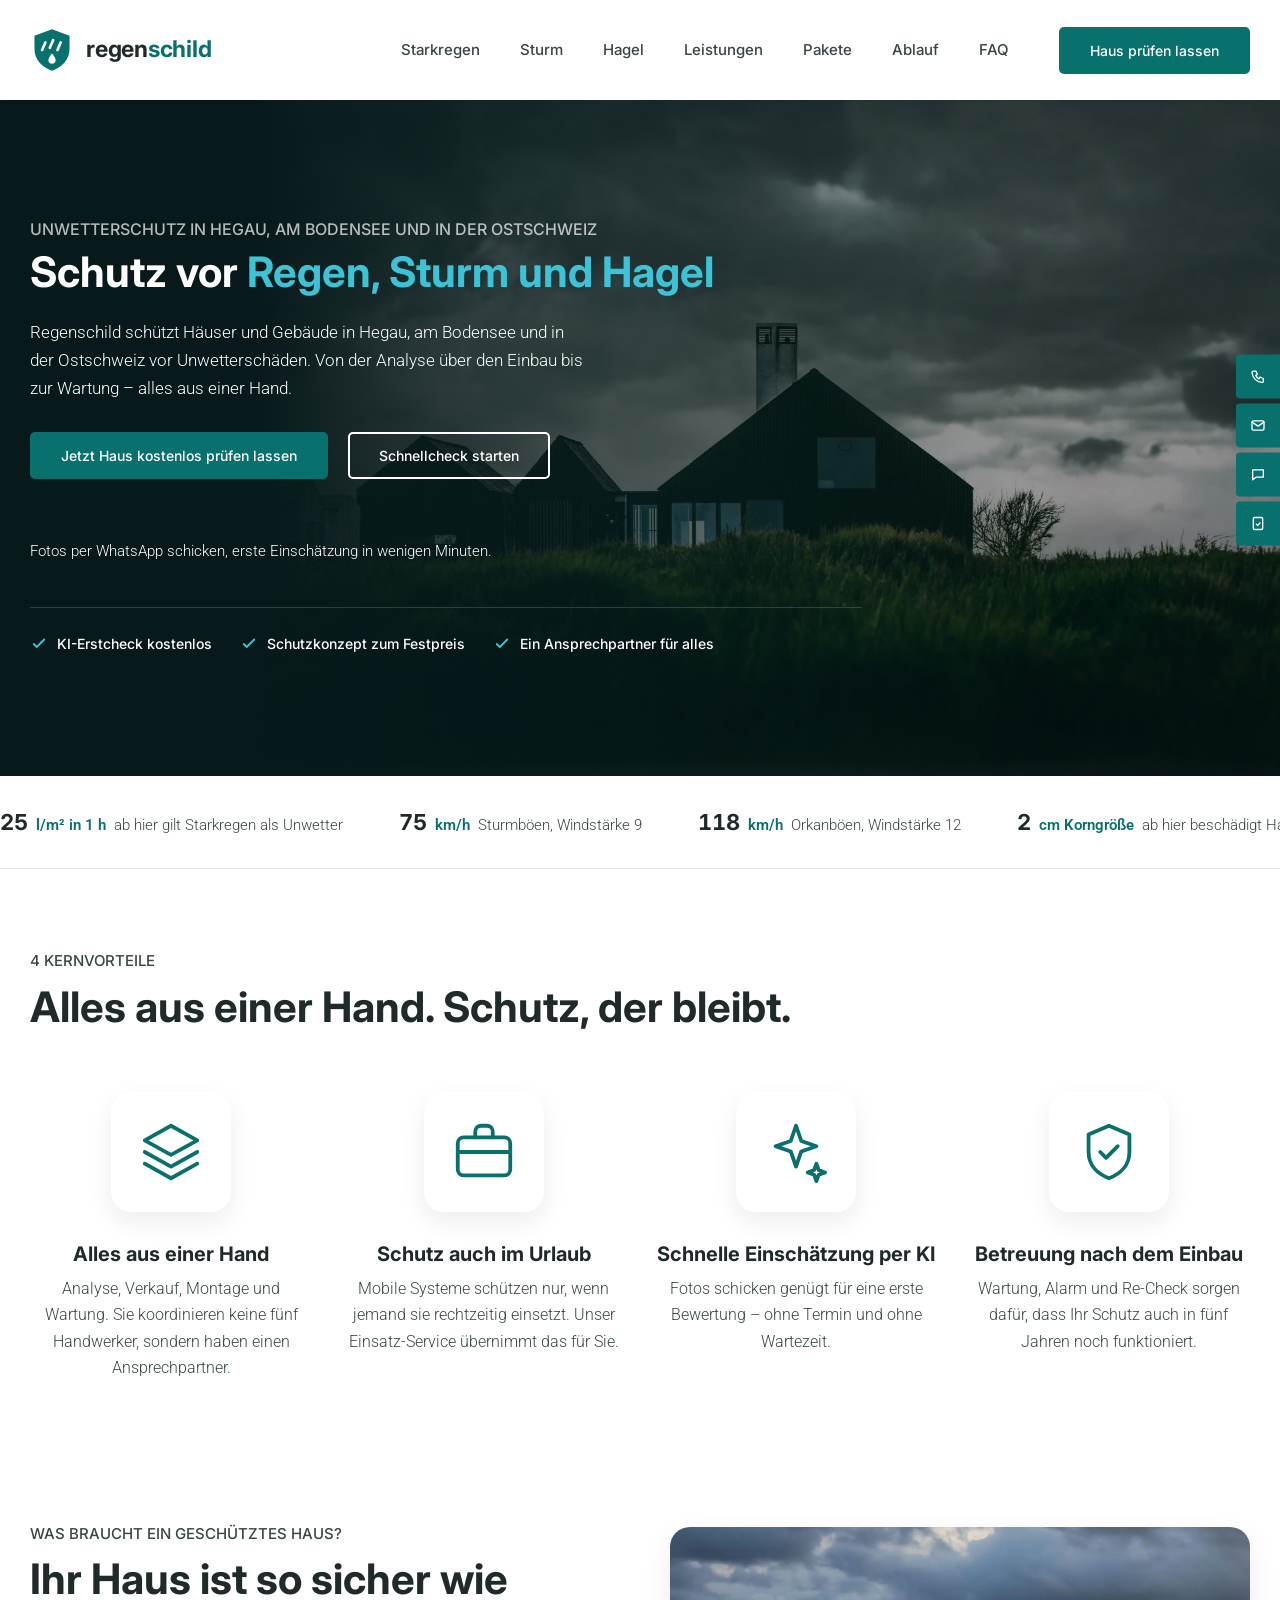
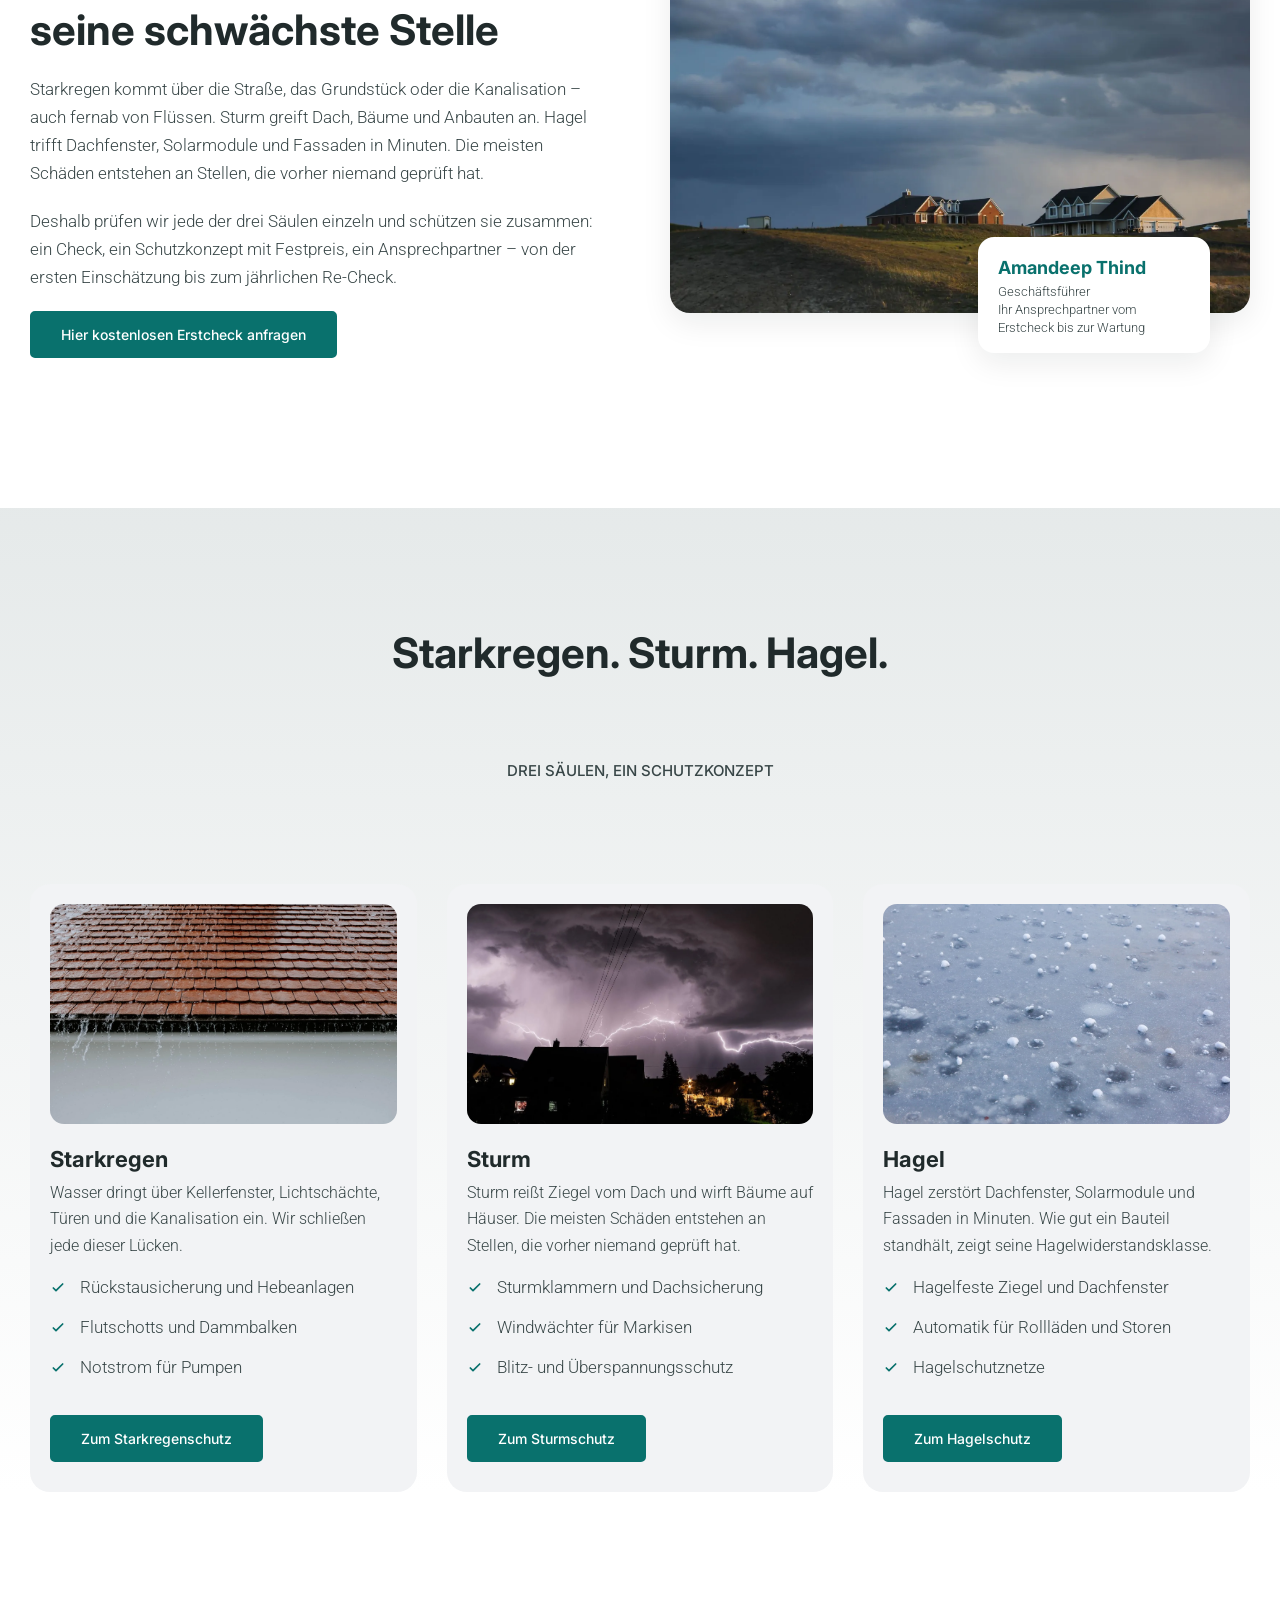
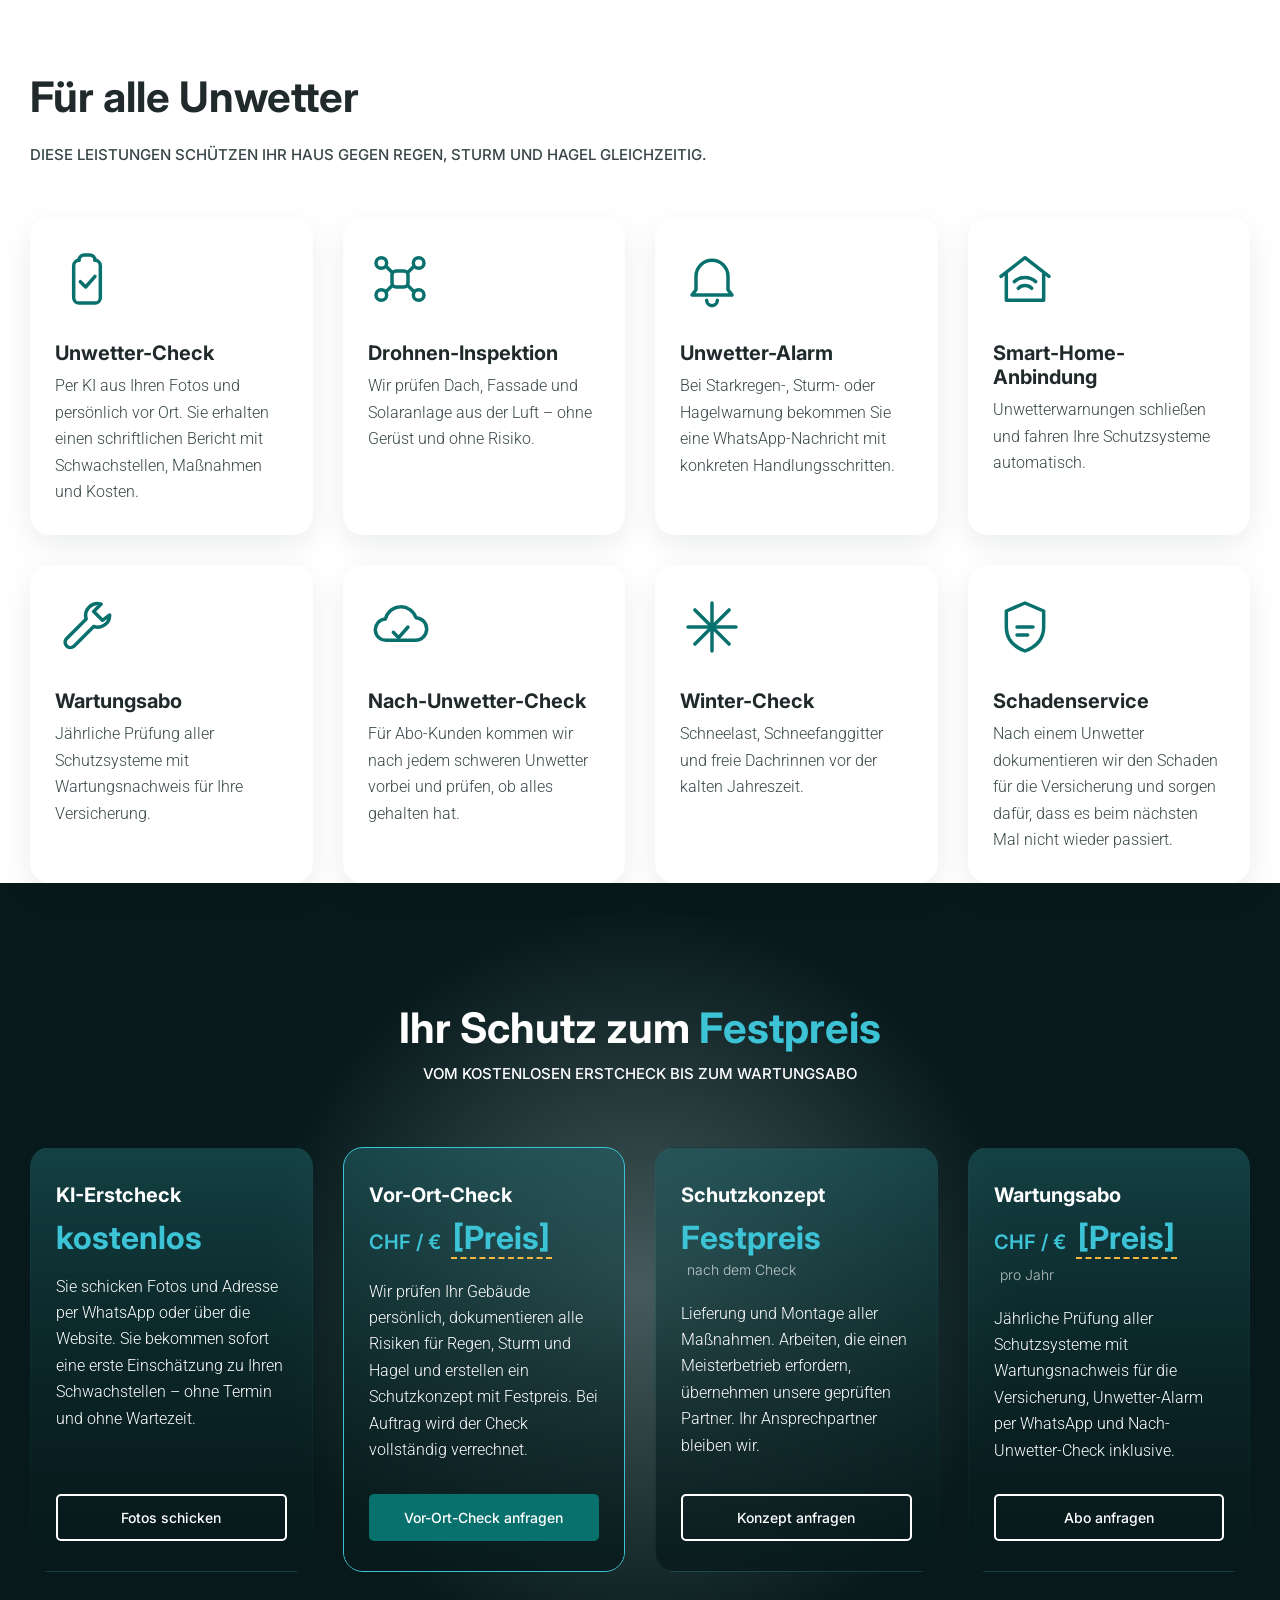
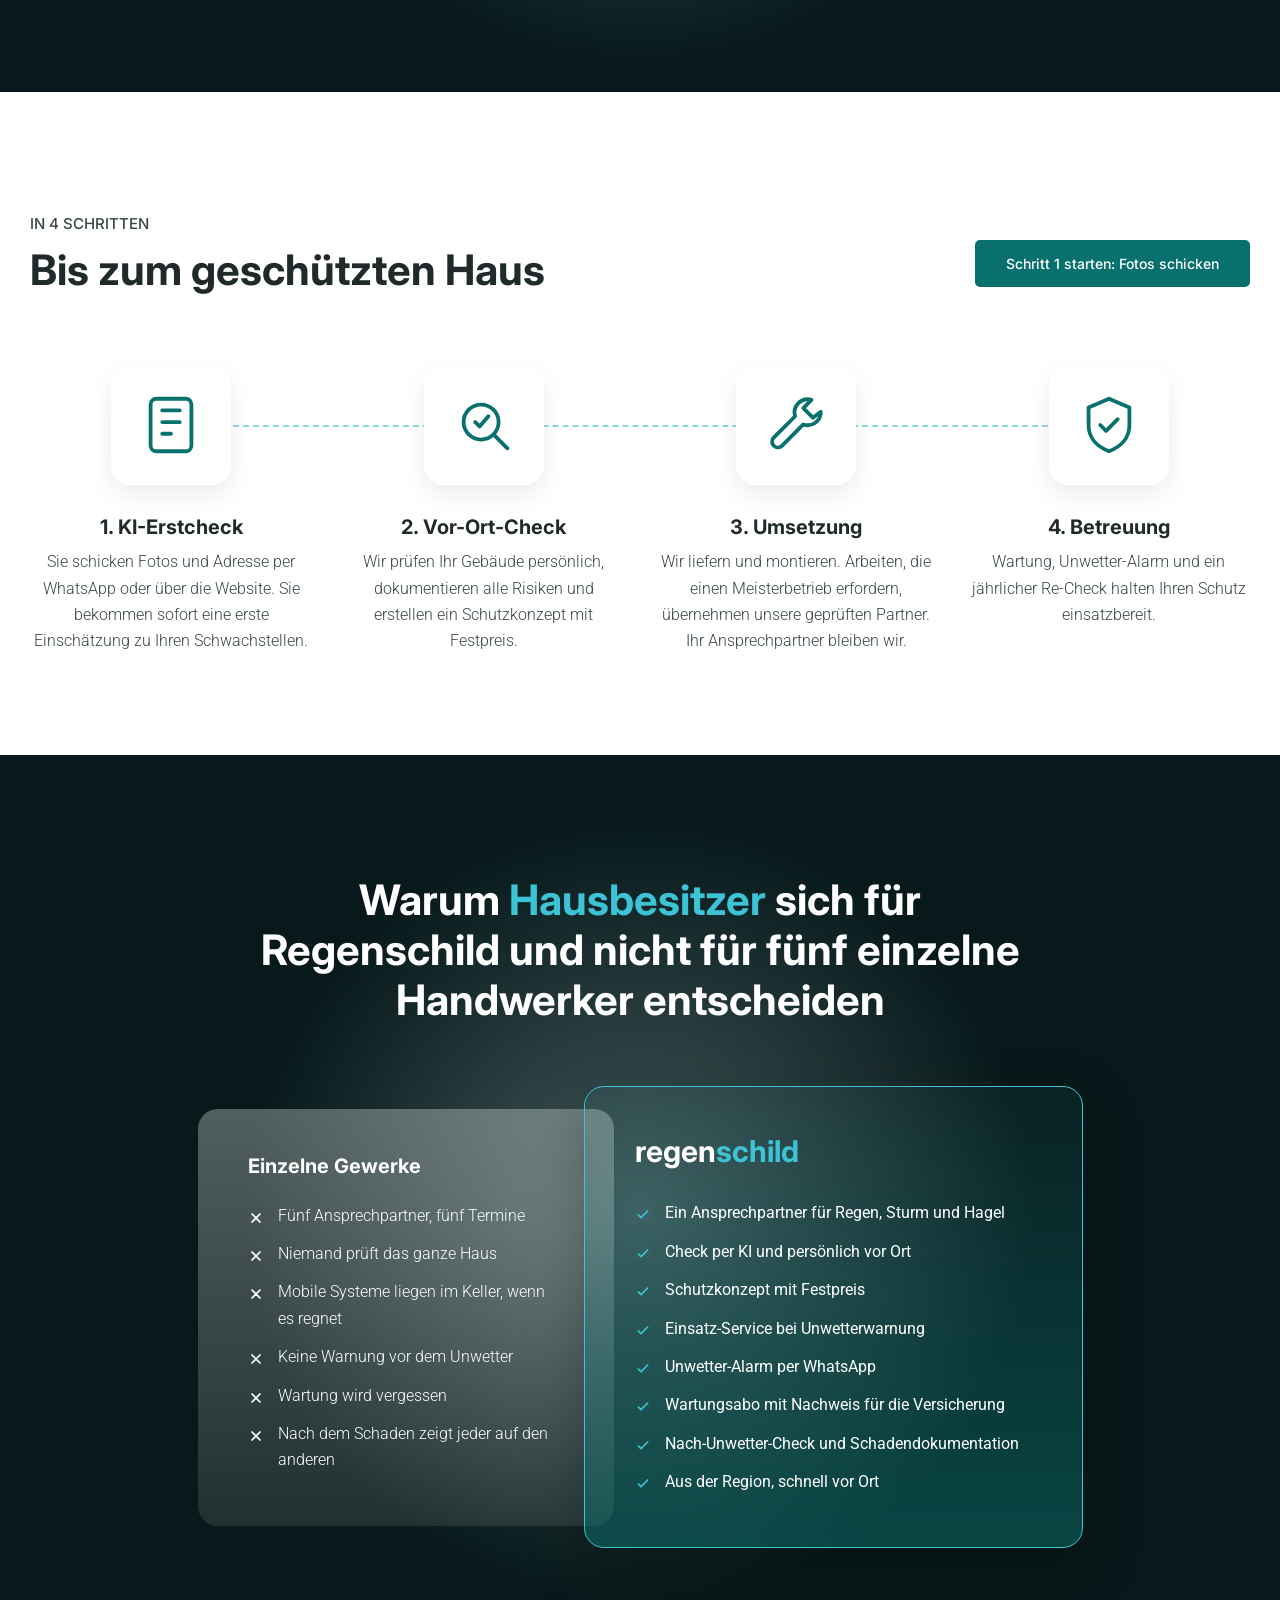
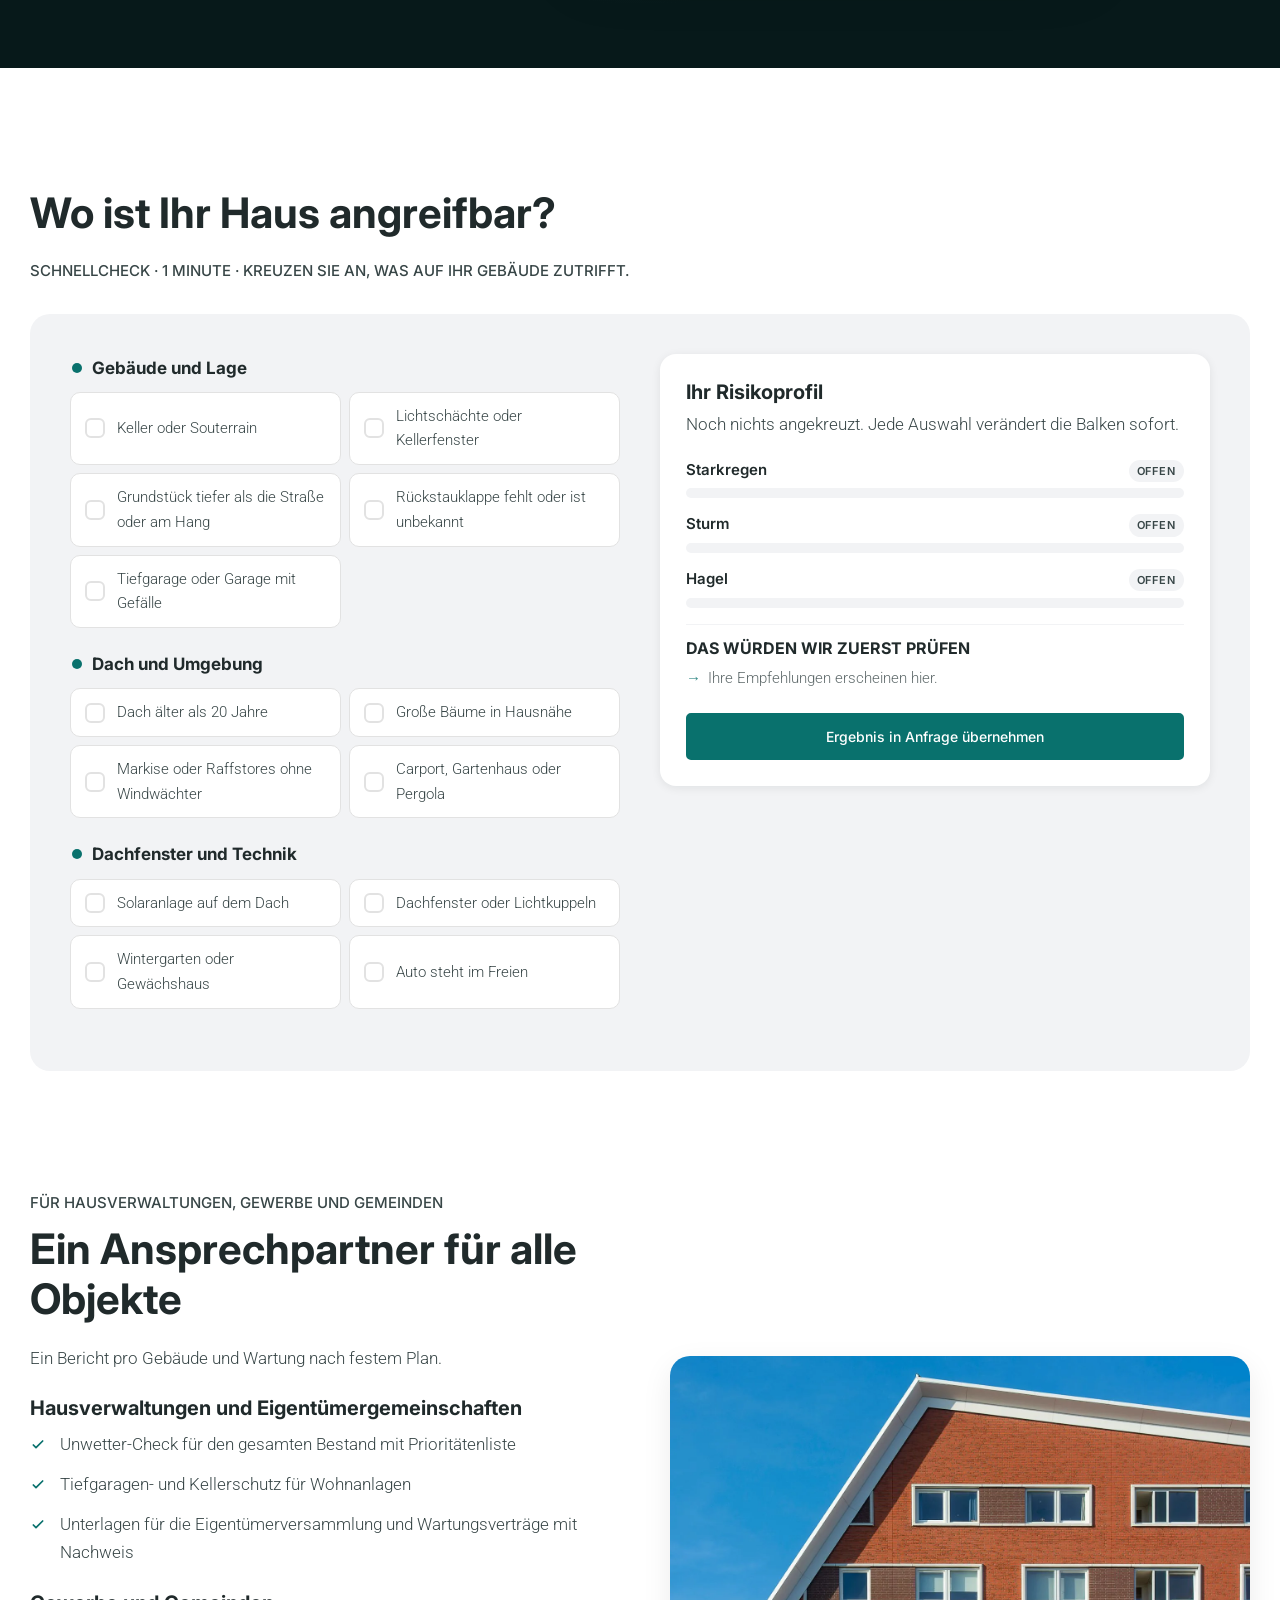
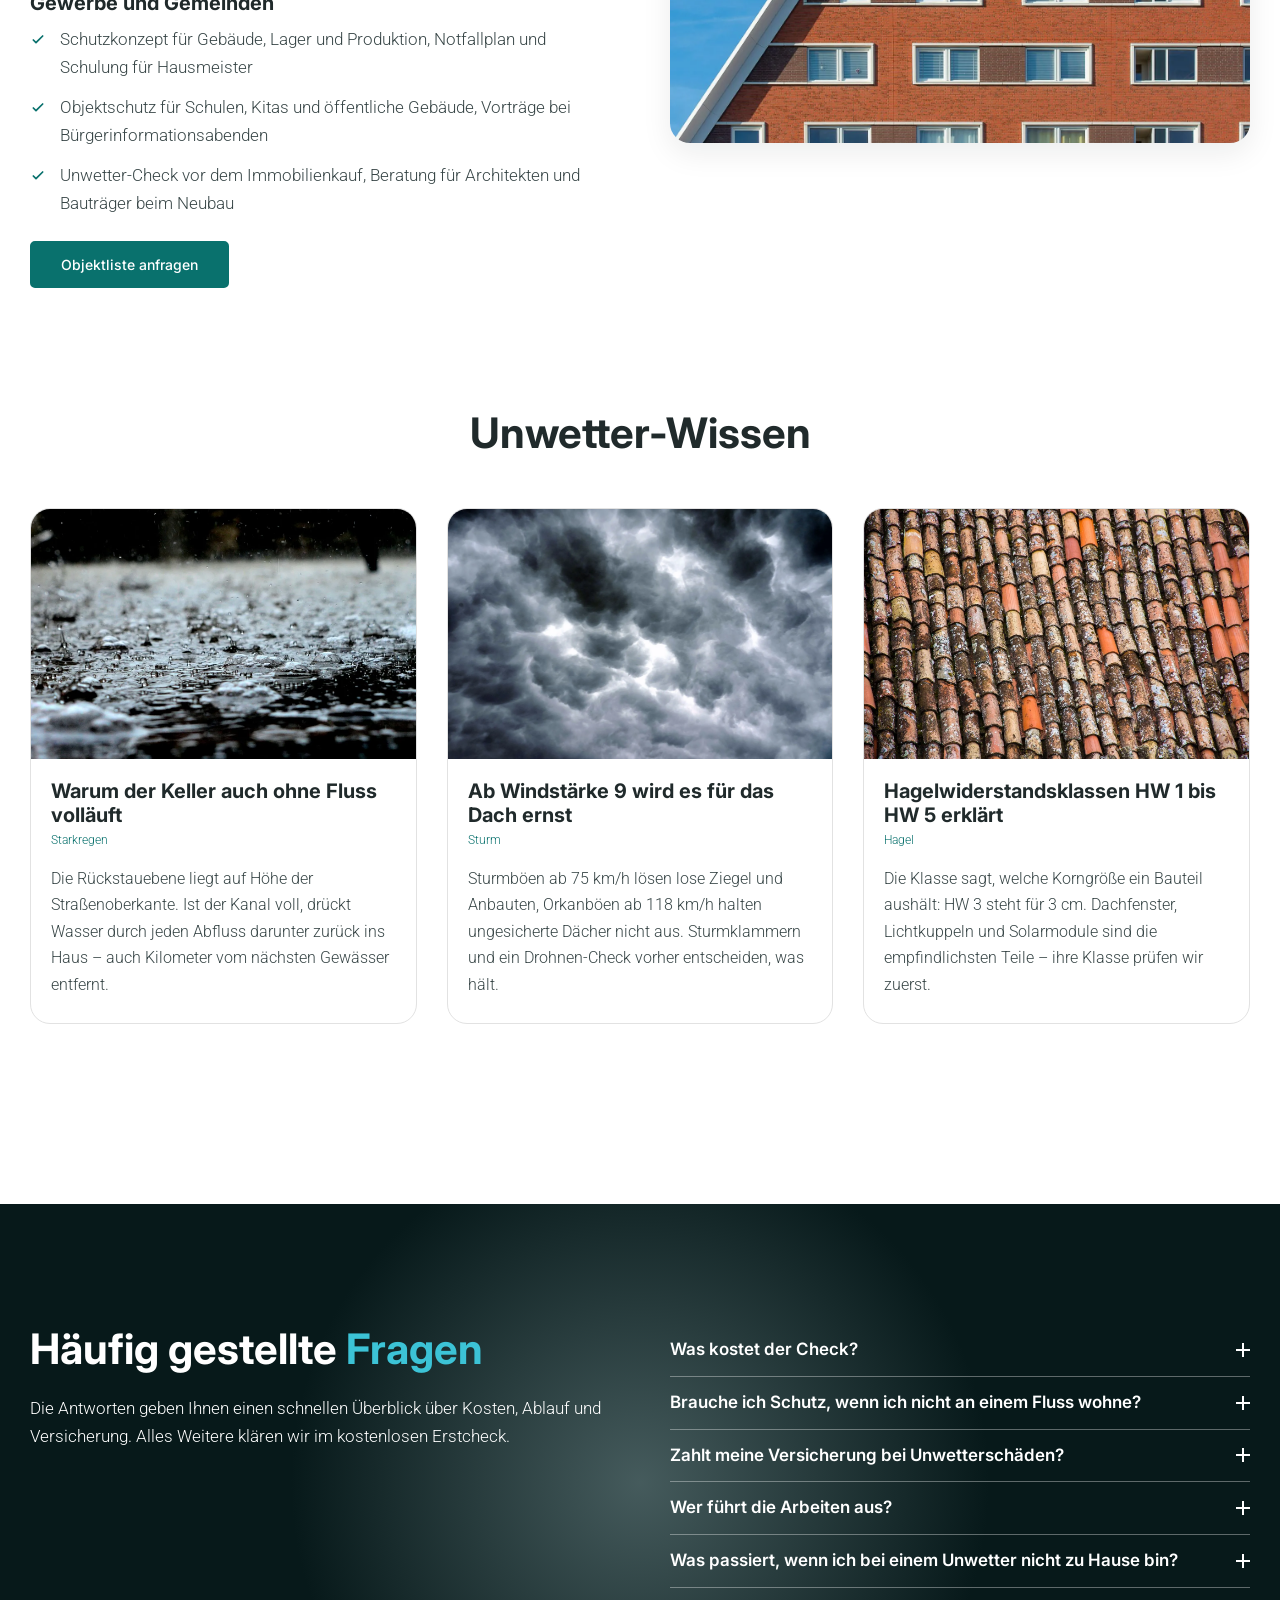
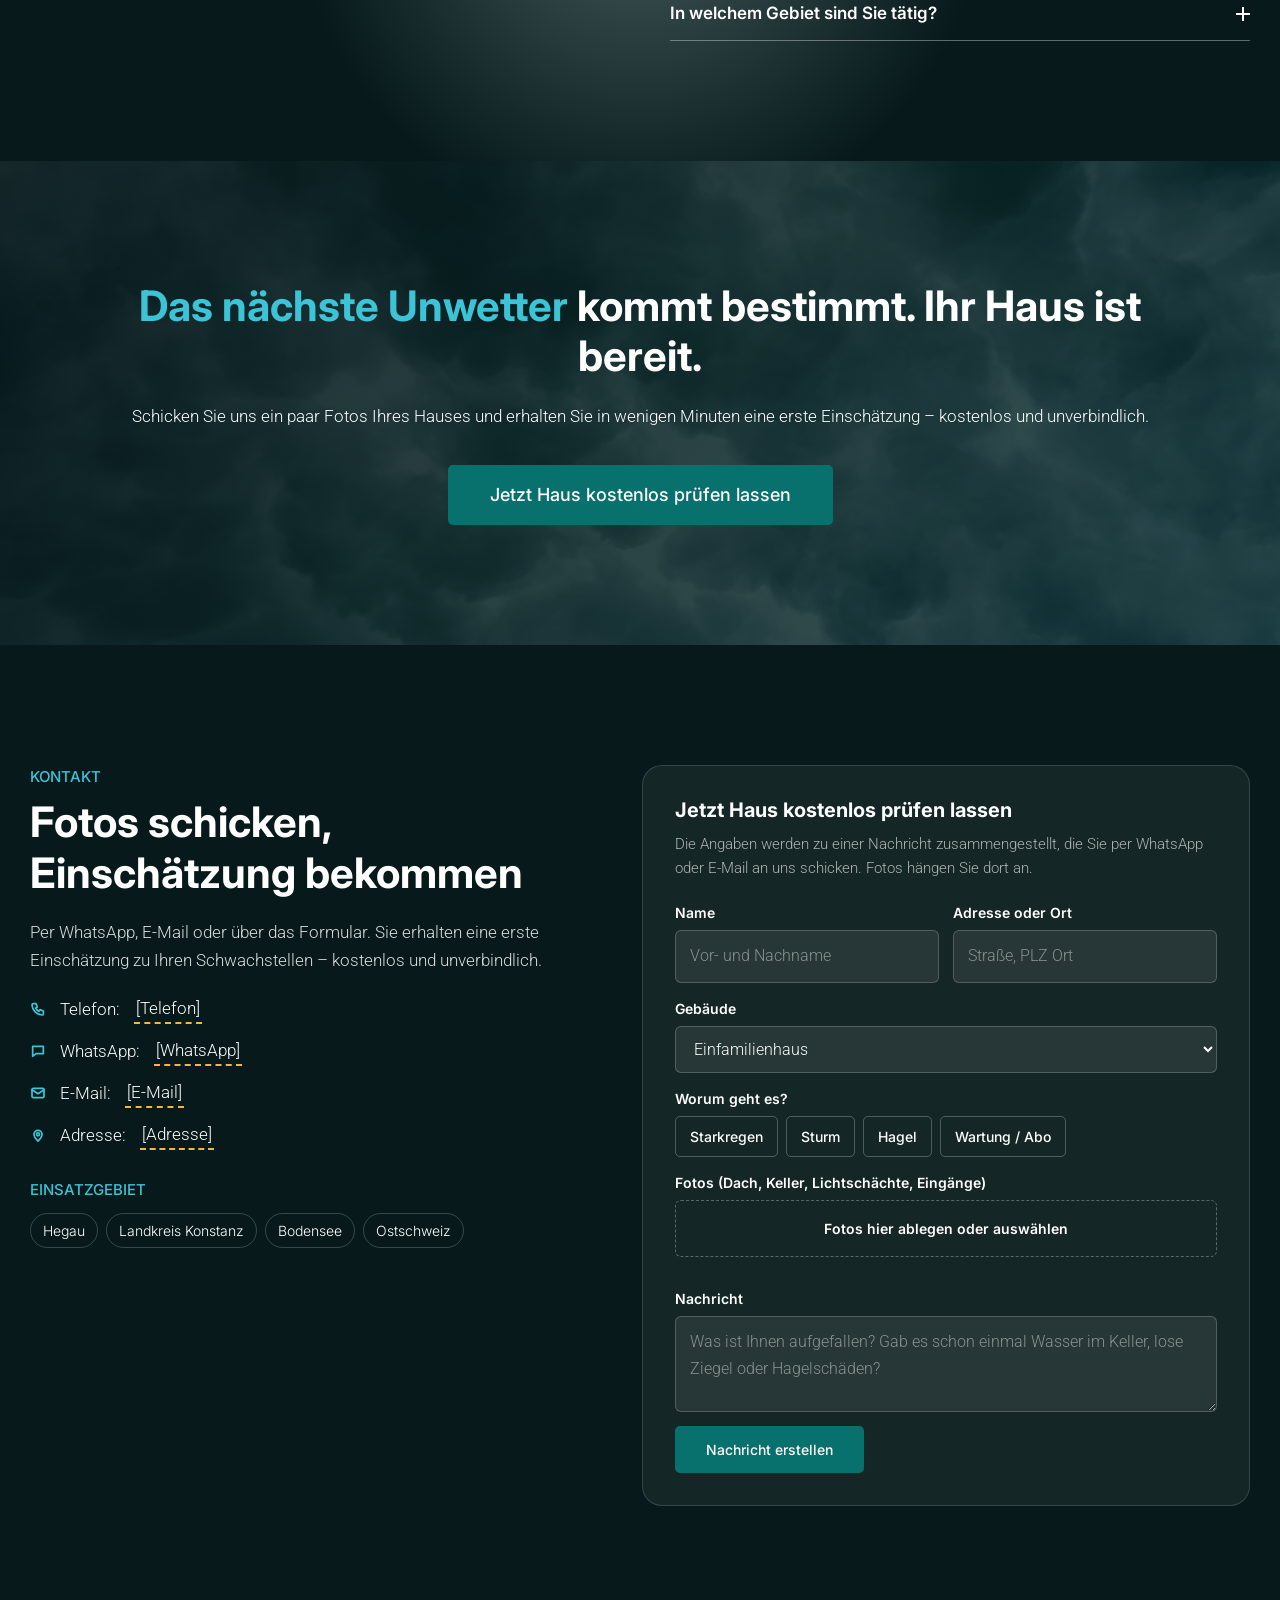
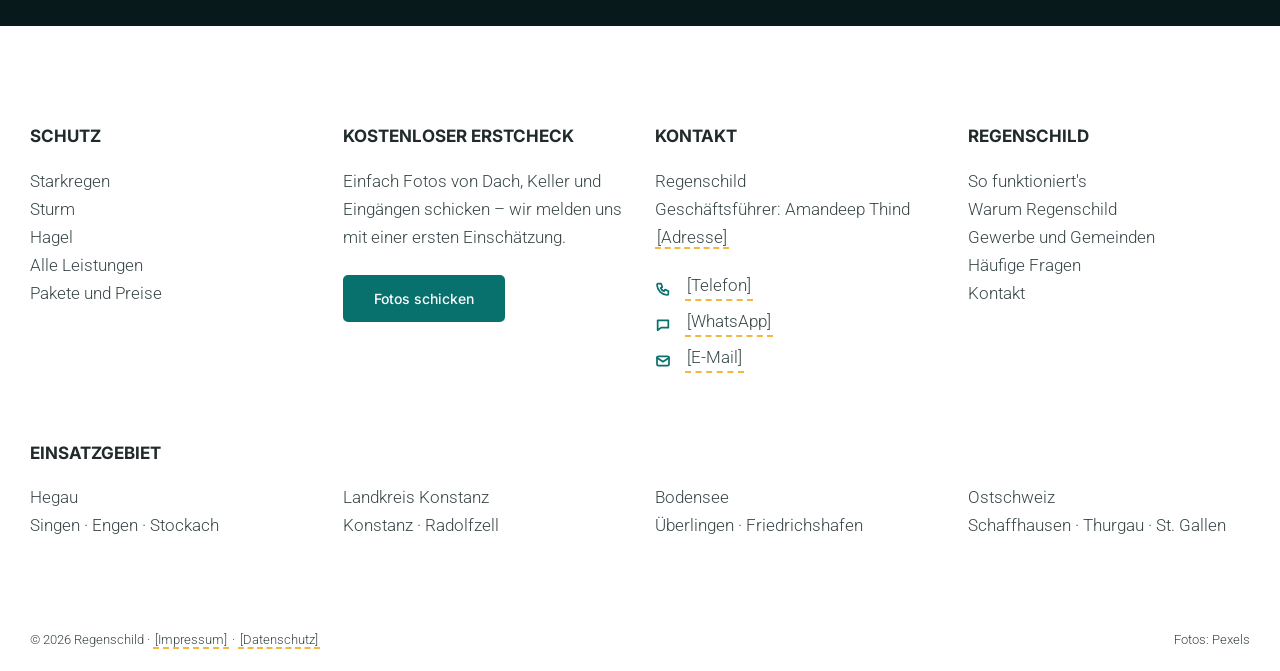
==== commit 25e89f26: "Design 1:1 an Vorlage angleichen, nur Abschnitte mit echten Inhalten Startseite und Säulen-Seiten au" ====
--- a/index.html
+++ b/index.html
@@ -7,311 +7,272 @@
 <meta name="description" content="Regenschild schützt Häuser und Gebäude in Hegau, am Bodensee und in der Ostschweiz vor Regen, Sturm und Hagel. Von der Analyse über den Einbau bis zur Wartung – alles aus einer Hand.">
 <link rel="preconnect" href="https://fonts.googleapis.com">
 <link rel="preconnect" href="https://fonts.gstatic.com" crossorigin>
-<link href="https://fonts.googleapis.com/css2?family=Sora:wght@500;600;700&family=Source+Sans+3:ital,wght@0,400;0,600;1,400&display=swap" rel="stylesheet">
-<link rel="icon" href="data:image/svg+xml,%3Csvg xmlns=%27http://www.w3.org/2000/svg%27 viewBox=%270 0 40 42%27%3E%3Cpath d=%27M20 2 36 8v12c0 9.5-6.6 16.6-16 20C10.6 36.6 4 29.5 4 20V8z%27 fill=%27%2319b08b%27/%3E%3Cpath d=%27M14 14l-3 7M21 12l-3 7M28 14l-3 7%27 stroke=%27%23fff%27 stroke-width=%272.4%27 stroke-linecap=%27round%27/%3E%3C/svg%3E">
+<link href="https://fonts.googleapis.com/css2?family=Inter:wght@400;500;600;700&family=Roboto:wght@300;400;500;700&display=swap" rel="stylesheet">
+<link rel="icon" href="data:image/svg+xml,%3Csvg xmlns=%27http://www.w3.org/2000/svg%27 viewBox=%270 0 40 42%27%3E%3Cpath d=%27M20 2 36 8v12c0 9.5-6.6 16.6-16 20C10.6 36.6 4 29.5 4 20V8z%27 fill=%27%2309716d%27/%3E%3Cpath d=%27M14 14l-3 7M21 12l-3 7M28 14l-3 7%27 stroke=%27%23fff%27 stroke-width=%272.4%27 stroke-linecap=%27round%27/%3E%3C/svg%3E">
 <link rel="stylesheet" href="css/regenschild.css">
 </head>
 <body>
 
 <!--HEADER-->
-<header class="site-header" id="top">
-  <div class="wrap header-bar">
-    <a class="brand" href="index.html" aria-label="Regenschild – Startseite">
-      <svg viewBox="0 0 40 42" aria-hidden="true"><defs><linearGradient id="lg-h" x1="0" y1="0" x2="1" y2="1"><stop offset="0" stop-color="#21c69c"/><stop offset="1" stop-color="#3493d4"/></linearGradient></defs><path d="M20 2 36 8v12c0 9.5-6.6 16.6-16 20C10.6 36.6 4 29.5 4 20V8z" fill="url(#lg-h)"/><path d="M14 14l-3 7M21 12l-3 7M28 14l-3 7" stroke="#fff" stroke-width="2.4" stroke-linecap="round"/><path d="M20 24c-2.2 3-3.3 4.8-3.3 6.2a3.3 3.3 0 0 0 6.6 0C23.3 28.8 22.2 27 20 24z" fill="#fff"/></svg>
+<header class="site-header" id="header">
+  <div class="container header-inner">
+    <a class="logo" href="index.html" aria-label="Regenschild – Startseite">
+      <svg viewBox="0 0 40 42" aria-hidden="true"><path d="M20 2 36 8v12c0 9.5-6.6 16.6-16 20C10.6 36.6 4 29.5 4 20V8z" fill="#09716d"/><path d="M14 14l-3 7M21 12l-3 7M28 14l-3 7" stroke="#fff" stroke-width="2.4" stroke-linecap="round"/><path d="M20 24c-2.2 3-3.3 4.8-3.3 6.2a3.3 3.3 0 0 0 6.6 0C23.3 28.8 22.2 27 20 24z" fill="#fff"/></svg>
       <span>regen<b>schild</b></span>
     </a>
-    <nav class="nav" id="nav" aria-label="Hauptnavigation">
-      <div class="item has-sub">
-        <a href="starkregen.html">Starkregen<svg class="ico caret" viewBox="0 0 24 24" aria-hidden="true"><path d="M6 9l6 6 6-6"/></svg></a>
-        <div class="dropdown"><a href="starkregen.html#pruefen"><span class="dot"></span>Prüfen</a><a href="starkregen.html#schuetzen"><span class="dot"></span>Schützen</a><a href="starkregen.html#notfall"><span class="dot"></span>Im Notfall</a></div>
-      </div>
-      <div class="item has-sub">
-        <a href="sturm.html">Sturm<svg class="ico caret" viewBox="0 0 24 24" aria-hidden="true"><path d="M6 9l6 6 6-6"/></svg></a>
-        <div class="dropdown"><a href="sturm.html#pruefen"><span class="dot"></span>Prüfen</a><a href="sturm.html#schuetzen"><span class="dot"></span>Schützen</a><a href="sturm.html#notfall"><span class="dot"></span>Im Notfall</a></div>
-      </div>
-      <div class="item has-sub">
-        <a href="hagel.html">Hagel<svg class="ico caret" viewBox="0 0 24 24" aria-hidden="true"><path d="M6 9l6 6 6-6"/></svg></a>
-        <div class="dropdown"><a href="hagel.html#pruefen"><span class="dot"></span>Prüfen</a><a href="hagel.html#schuetzen"><span class="dot"></span>Schützen</a><a href="hagel.html#notfall"><span class="dot"></span>Im Notfall</a></div>
-      </div>
-      <div class="item"><a href="index.html#leistungen">Leistungen</a></div>
-      <div class="item"><a href="index.html#pakete">Pakete</a></div>
-      <div class="item"><a href="index.html#ablauf">Ablauf</a></div>
-      <div class="item"><a href="index.html#faq">FAQ</a></div>
-      <a href="index.html#kontakt" class="btn btn-brand">Haus prüfen lassen</a>
+    <nav class="main-nav" id="main-nav" aria-label="Hauptnavigation">
+      <ul class="menu">
+        <li class="menu-item has-sub">
+          <a href="starkregen.html"><span>Starkregen</span><svg class="i sub-arrow" viewBox="0 0 24 24" aria-hidden="true"><path d="M6 9l6 6 6-6"/></svg></a>
+          <ul class="sub"><li><a href="starkregen.html#pruefen">Prüfen</a></li><li><a href="starkregen.html#schuetzen">Schützen</a></li><li><a href="starkregen.html#notfall">Im Notfall</a></li></ul>
+        </li>
+        <li class="menu-item has-sub">
+          <a href="sturm.html"><span>Sturm</span><svg class="i sub-arrow" viewBox="0 0 24 24" aria-hidden="true"><path d="M6 9l6 6 6-6"/></svg></a>
+          <ul class="sub"><li><a href="sturm.html#pruefen">Prüfen</a></li><li><a href="sturm.html#schuetzen">Schützen</a></li><li><a href="sturm.html#notfall">Im Notfall</a></li></ul>
+        </li>
+        <li class="menu-item has-sub">
+          <a href="hagel.html"><span>Hagel</span><svg class="i sub-arrow" viewBox="0 0 24 24" aria-hidden="true"><path d="M6 9l6 6 6-6"/></svg></a>
+          <ul class="sub"><li><a href="hagel.html#pruefen">Prüfen</a></li><li><a href="hagel.html#schuetzen">Schützen</a></li><li><a href="hagel.html#notfall">Im Notfall</a></li></ul>
+        </li>
+        <li class="menu-item"><a href="index.html#leistungen"><span>Leistungen</span></a></li>
+        <li class="menu-item"><a href="index.html#pakete"><span>Pakete</span></a></li>
+        <li class="menu-item"><a href="index.html#ablauf"><span>Ablauf</span></a></li>
+        <li class="menu-item"><a href="index.html#faq"><span>FAQ</span></a></li>
+      </ul>
     </nav>
-    <button class="burger" id="burger" aria-expanded="false" aria-controls="nav" aria-label="Menü öffnen"><span></span></button>
-  </div>
-  <div class="scroll-progress" id="progress" aria-hidden="true"></div>
+    <a class="btn btn-primary header-cta" href="index.html#kontakt">Haus prüfen lassen</a>
+    <button class="nav-toggle" id="nav-toggle" aria-controls="main-nav" aria-expanded="false" aria-label="Toggle Navigation"><span></span><span></span><span></span></button>
+  </div>
 </header>
 <!--/HEADER-->
 
-<main>
-
-<!-- 1 · Hero: Versprechen + risikofreier Einstieg -->
-<section class="hero" id="start">
-  <div class="hero-media"><img src="img/hero-storm-house.webp" alt="" id="heroImg" width="1920" height="1252"></div>
-  <canvas class="rain" id="rain" aria-hidden="true"></canvas>
-  <div class="hero-flash" id="flash" aria-hidden="true"></div>
-  <div class="wrap hero-grid">
-    <div>
-      <p class="eyebrow">Unwetterschutz in Hegau, am Bodensee und in der Ostschweiz</p>
-      <h1>Schutz vor <span class="grad">Regen, Sturm und Hagel</span></h1>
-      <p class="lead">Regenschild schützt Häuser und Gebäude in Hegau, am Bodensee und in der Ostschweiz vor Unwetterschäden. Von der Analyse über den Einbau bis zur Wartung – alles aus einer Hand.</p>
-      <div class="hero-actions">
-        <a class="btn btn-brand btn-lg" href="#kontakt">Jetzt Haus kostenlos prüfen lassen</a>
-        <a class="btn btn-ghost btn-lg" href="#schnellcheck">Schnellcheck starten</a>
-      </div>
-      <p class="hero-note"><svg class="ico" viewBox="0 0 24 24" aria-hidden="true"><path d="M4 5h16v11H9l-5 4z"/></svg>Fotos per WhatsApp schicken, erste Einschätzung in wenigen Minuten.</p>
-      <ul class="trust" aria-label="Das bekommen Sie">
-        <li><svg class="ico" viewBox="0 0 24 24" aria-hidden="true"><path d="M5 12l4 4L19 6"/></svg>KI-Erstcheck kostenlos</li>
-        <li><svg class="ico" viewBox="0 0 24 24" aria-hidden="true"><path d="M5 12l4 4L19 6"/></svg>Schutzkonzept zum Festpreis</li>
-        <li><svg class="ico" viewBox="0 0 24 24" aria-hidden="true"><path d="M5 12l4 4L19 6"/></svg>Ein Ansprechpartner für alles</li>
+<main id="content">
+
+<!-- HERO -->
+<section class="hero">
+  <div class="container">
+    <div class="hero-content">
+      <h1 class="hero-kicker">Unwetterschutz in Hegau, am Bodensee und in der Ostschweiz</h1>
+      <h2 class="hero-title">Schutz vor <span class="accent">Regen, Sturm und Hagel</span></h2>
+      <p class="hero-text">Regenschild schützt Häuser und Gebäude in Hegau, am Bodensee und in der Ostschweiz vor Unwetterschäden. Von der Analyse über den Einbau bis zur Wartung – alles aus einer Hand.</p>
+      <div class="btn-row">
+        <a class="btn btn-primary" href="#kontakt">Jetzt Haus kostenlos prüfen lassen</a>
+        <a class="btn btn-outline-white" href="#schnellcheck">Schnellcheck starten</a>
+      </div>
+      <p class="hero-text" style="font-size:15px;margin:0">Fotos per WhatsApp schicken, erste Einschätzung in wenigen Minuten.</p>
+      <ul class="trust-row">
+        <li><svg class="i" viewBox="0 0 24 24" aria-hidden="true"><path d="M5 12l4 4L19 6"/></svg>KI-Erstcheck kostenlos</li>
+        <li><svg class="i" viewBox="0 0 24 24" aria-hidden="true"><path d="M5 12l4 4L19 6"/></svg>Schutzkonzept zum Festpreis</li>
+        <li><svg class="i" viewBox="0 0 24 24" aria-hidden="true"><path d="M5 12l4 4L19 6"/></svg>Ein Ansprechpartner für alles</li>
       </ul>
     </div>
-    <aside class="hero-card" aria-label="Beispiel einer Unwetter-Alarm-Nachricht">
-      <div class="alarm">
-        <div class="alarm-head">
-          <div class="alarm-title"><span class="pulse" aria-hidden="true"></span>Unwetter-Alarm</div>
-          <span class="badge">Beispiel</span>
-        </div>
-        <div class="bubble"><span class="warn">⚠ Starkregenwarnung Stufe 3</span><br><strong>Singen (Hohentwiel)</strong>, heute 16:40–20:00 Uhr.<br>Erwartet: 30–40 l/m² in einer Stunde.<time>16:12</time></div>
-        <div class="bubble"><strong>Jetzt erledigen:</strong><ol><li>Dammbalken am Garagentor einsetzen</li><li>Lichtschachtabdeckungen verriegeln</li><li>Rückstauklappe schließen</li></ol><time>16:12</time></div>
-        <div class="alarm-foot"><svg class="ico ico-sm" viewBox="0 0 24 24" aria-hidden="true"><path d="M12 3l7 3v6c0 4.5-3 7.5-7 9-4-1.5-7-4.5-7-9V6z"/><path d="M9 12l2 2 4-4"/></svg>Einsatz-Service aktiv: Wir sind um 16:00 Uhr vor Ort.</div>
-      </div>
-    </aside>
-  </div>
-</section>
-
-<!-- 2 · Faktenleiste (statt Logo-Leiste) -->
-<div class="facts" aria-label="Unwetter-Kennzahlen">
-  <div class="ticker" id="ticker">
-    <span class="fact"><b data-count="25">25</b><span class="u">l/m² in 1 h</span> ab hier gilt Starkregen als Unwetter</span>
-    <span class="fact"><b data-count="75">75</b><span class="u">km/h</span> Sturmböen, Windstärke 9</span>
-    <span class="fact"><b data-count="118">118</b><span class="u">km/h</span> Orkanböen, Windstärke 12</span>
-    <span class="fact"><b data-count="2">2</b><span class="u">cm Korngröße</span> ab hier beschädigt Hagel Dächer und Fahrzeuge</span>
-    <span class="fact"><b>HW 1–5</b> Hagelwiderstandsklassen für Bauteile</span>
-    <span class="fact"><b data-count="4">4</b><span class="u">Warnstufen</span> des Deutschen Wetterdienstes</span>
-    <span class="fact"><b>Rückstauebene</b> = Straßenoberkante vor dem Haus</span>
-  </div>
-</div>
-
-<!-- 3 · Kernvorteile -->
-<section class="band" id="vorteile">
-  <div class="wrap">
-    <div class="section-head" data-reveal>
-      <p class="eyebrow">4 Kernvorteile</p>
-      <h2>Alles aus einer Hand. Schutz, der bleibt.</h2>
-    </div>
-    <div class="benefits">
-      <div class="benefit" data-reveal style="--i:0"><div class="icon-box"><svg class="ico" viewBox="0 0 24 24" aria-hidden="true"><path d="M12 3l9 5-9 5-9-5z"/><path d="M3 12l9 5 9-5M3 16l9 5 9-5"/></svg></div><h3>Alles aus einer Hand</h3><p>Analyse, Verkauf, Montage und Wartung. Sie koordinieren keine fünf Handwerker, sondern haben einen Ansprechpartner.</p></div>
-      <div class="benefit" data-reveal style="--i:1"><div class="icon-box"><svg class="ico" viewBox="0 0 24 24" aria-hidden="true"><rect x="3" y="7" width="18" height="13" rx="2"/><path d="M9 7V5a2 2 0 0 1 2-2h2a2 2 0 0 1 2 2v2M3 12h18"/></svg></div><h3>Schutz auch im Urlaub</h3><p>Mobile Systeme schützen nur, wenn jemand sie rechtzeitig einsetzt. Unser Einsatz-Service übernimmt das für Sie.</p></div>
-      <div class="benefit" data-reveal style="--i:2"><div class="icon-box"><svg class="ico" viewBox="0 0 24 24" aria-hidden="true"><path d="M12 3l1.8 5.2L19 10l-5.2 1.8L12 17l-1.8-5.2L5 10l5.2-1.8z"/><path d="M19 16l.8 2.2L22 19l-2.2.8L19 22l-.8-2.2L16 19l2.2-.8z"/></svg></div><h3>Schnelle Einschätzung per KI</h3><p>Fotos schicken genügt für eine erste Bewertung – ohne Termin und ohne Wartezeit.</p></div>
-      <div class="benefit" data-reveal style="--i:3"><div class="icon-box"><svg class="ico" viewBox="0 0 24 24" aria-hidden="true"><path d="M12 3l7 3v6c0 4.5-3 7.5-7 9-4-1.5-7-4.5-7-9V6z"/><path d="M9 12l2 2 4-4"/></svg></div><h3>Betreuung nach dem Einbau</h3><p>Wartung, Alarm und Re-Check sorgen dafür, dass Ihr Schutz auch in fünf Jahren noch funktioniert.</p></div>
-    </div>
-  </div>
-</section>
-
-<!-- 4 · Zwei-Spalter: Problem + Ansprechpartner -->
-<section class="band" id="warum" style="padding-top:0">
-  <div class="wrap two-col">
-    <div data-reveal="left">
-      <p class="eyebrow">Was braucht ein geschütztes Haus?</p>
+  </div>
+</section>
+
+<!-- FAKTENLEISTE -->
+<section class="clients" aria-label="Unwetter-Kennzahlen">
+  <div class="marquee" id="client-marquee">
+    <div class="marquee-track">
+      <span class="fact"><b data-count="25">25</b><span class="u">l/m² in 1 h</span>ab hier gilt Starkregen als Unwetter</span>
+      <span class="fact"><b data-count="75">75</b><span class="u">km/h</span>Sturmböen, Windstärke 9</span>
+      <span class="fact"><b data-count="118">118</b><span class="u">km/h</span>Orkanböen, Windstärke 12</span>
+      <span class="fact"><b data-count="2">2</b><span class="u">cm Korngröße</span>ab hier beschädigt Hagel Dächer und Fahrzeuge</span>
+      <span class="fact"><b>HW 1–5</b>Hagelwiderstandsklassen für Bauteile</span>
+      <span class="fact"><b data-count="4">4</b><span class="u">Warnstufen</span>des Deutschen Wetterdienstes</span>
+      <span class="fact"><b>Rückstauebene</b>= Straßenoberkante vor dem Haus</span>
+    </div>
+  </div>
+</section>
+
+<!-- 4 KERNVORTEILE -->
+<section class="section benefits">
+  <div class="container">
+    <p class="kicker">4 Kernvorteile</p>
+    <h2>Alles aus einer Hand. Schutz, der bleibt.</h2>
+    <div class="grid-4 benefits-grid">
+      <div class="benefit"><div class="icon-box"><svg viewBox="0 0 24 24" aria-hidden="true"><path d="M12 3l9 5-9 5-9-5z"/><path d="M3 12l9 5 9-5M3 16l9 5 9-5"/></svg></div><h3>Alles aus einer Hand</h3><p>Analyse, Verkauf, Montage und Wartung. Sie koordinieren keine fünf Handwerker, sondern haben einen Ansprechpartner.</p></div>
+      <div class="benefit"><div class="icon-box"><svg viewBox="0 0 24 24" aria-hidden="true"><rect x="3" y="7" width="18" height="13" rx="2"/><path d="M9 7V5a2 2 0 0 1 2-2h2a2 2 0 0 1 2 2v2M3 12h18"/></svg></div><h3>Schutz auch im Urlaub</h3><p>Mobile Systeme schützen nur, wenn jemand sie rechtzeitig einsetzt. Unser Einsatz-Service übernimmt das für Sie.</p></div>
+      <div class="benefit"><div class="icon-box"><svg viewBox="0 0 24 24" aria-hidden="true"><path d="M12 3l1.8 5.2L19 10l-5.2 1.8L12 17l-1.8-5.2L5 10l5.2-1.8z"/><path d="M19 16l.8 2.2L22 19l-2.2.8L19 22l-.8-2.2L16 19l2.2-.8z"/></svg></div><h3>Schnelle Einschätzung per KI</h3><p>Fotos schicken genügt für eine erste Bewertung – ohne Termin und ohne Wartezeit.</p></div>
+      <div class="benefit"><div class="icon-box"><svg viewBox="0 0 24 24" aria-hidden="true"><path d="M12 3l7 3v6c0 4.5-3 7.5-7 9-4-1.5-7-4.5-7-9V6z"/><path d="M9 12l2 2 4-4"/></svg></div><h3>Betreuung nach dem Einbau</h3><p>Wartung, Alarm und Re-Check sorgen dafür, dass Ihr Schutz auch in fünf Jahren noch funktioniert.</p></div>
+    </div>
+  </div>
+</section>
+
+<!-- INTRO -->
+<section class="section intro">
+  <div class="container two-col">
+    <div class="col-text">
+      <p class="kicker">Was braucht ein geschütztes Haus?</p>
       <h2>Ihr Haus ist so sicher wie seine schwächste Stelle</h2>
       <p>Starkregen kommt über die Straße, das Grundstück oder die Kanalisation – auch fernab von Flüssen. Sturm greift Dach, Bäume und Anbauten an. Hagel trifft Dachfenster, Solarmodule und Fassaden in Minuten. Die meisten Schäden entstehen an Stellen, die vorher niemand geprüft hat.</p>
-      <p>Deshalb schauen wir uns jede der drei Säulen einzeln an und schützen sie zusammen: ein Check, ein Schutzkonzept mit Festpreis, ein Ansprechpartner – von der ersten Einschätzung bis zum jährlichen Re-Check.</p>
-      <a class="btn btn-brand" href="#kontakt">Hier kostenlosen Erstcheck anfragen</a>
-    </div>
-    <div data-reveal="right">
-      <div class="photo-card">
-        <img src="img/clouds-farmhouse.webp" alt="Wohnhäuser unter aufziehenden Gewitterwolken" loading="lazy" width="1600" height="1067">
-        <div class="nametag"><strong>Amandeep Thind</strong><span>Geschäftsführer, Ihr Ansprechpartner</span></div>
-      </div>
-    </div>
-  </div>
-</section>
-
-<!-- 5 · Drei Säulen -->
-<section class="band band--tint" id="saeulen">
-  <div class="wrap">
-    <div class="section-head center" data-reveal>
-      <p class="eyebrow">Drei Säulen, ein Schutzkonzept</p>
-      <h2>Starkregen. Sturm. Hagel.</h2>
-      <p class="lead">Jede Säule hat eigene Schwachstellen und eigene Maßnahmen. Auf den Säulen-Seiten finden Sie alles zu Prüfen, Schützen und zum Notfall.</p>
-    </div>
-    <div class="pillars">
-      <article class="pillar pillar--regen" data-tilt data-reveal style="--i:0">
-        <div class="pillar-media"><img src="img/rain-roof.webp" alt="Regenwasser läuft über ein Ziegeldach" width="1920" height="1280"><span class="pillar-tag"><span class="dot"></span>Säule 1</span></div>
-        <div class="pillar-body">
-          <h3>Starkregen</h3>
-          <p>Wasser dringt über Kellerfenster, Lichtschächte, Türen und die Kanalisation ein. Wir schließen jede dieser Lücken.</p>
-          <ul class="ticks"><li>Rückstausicherung und Hebeanlagen</li><li>Flutschotts und Dammbalken</li><li>Notstrom für Pumpen</li></ul>
-          <a class="btn btn-light" href="starkregen.html">Zum Starkregenschutz</a>
-        </div>
-        <div class="shine" aria-hidden="true"></div>
-      </article>
-      <article class="pillar pillar--sturm" data-tilt data-reveal style="--i:1">
-        <div class="pillar-media"><img src="img/lightning-house.webp" alt="Blitz über Häusern bei Nacht" width="1920" height="1061"><span class="pillar-tag"><span class="dot"></span>Säule 2</span></div>
-        <div class="pillar-body">
-          <h3>Sturm</h3>
-          <p>Sturm reißt Ziegel vom Dach und wirft Bäume auf Häuser. Die meisten Schäden entstehen an Stellen, die vorher niemand geprüft hat.</p>
-          <ul class="ticks"><li>Sturmklammern und Dachsicherung</li><li>Windwächter für Markisen</li><li>Blitz- und Überspannungsschutz</li></ul>
-          <a class="btn btn-light" href="sturm.html">Zum Sturmschutz</a>
-        </div>
-        <div class="shine" aria-hidden="true"></div>
-      </article>
-      <article class="pillar pillar--hagel" data-tilt data-reveal style="--i:2">
-        <div class="pillar-media"><img src="img/hail-ground.webp" alt="Hagelkörner auf dem Boden" width="1920" height="1280"><span class="pillar-tag"><span class="dot"></span>Säule 3</span></div>
-        <div class="pillar-body">
-          <h3>Hagel</h3>
-          <p>Hagel zerstört Dachfenster, Solarmodule und Fassaden in Minuten. Wie gut ein Bauteil standhält, zeigt seine Hagelwiderstandsklasse.</p>
-          <ul class="ticks"><li>Hagelfeste Ziegel und Dachfenster</li><li>Automatik für Rollläden und Storen</li><li>Hagelschutznetze</li></ul>
-          <a class="btn btn-light" href="hagel.html">Zum Hagelschutz</a>
-        </div>
-        <div class="shine" aria-hidden="true"></div>
-      </article>
-    </div>
-  </div>
-</section>
-
-<!-- 6 · Leistungen -->
-<section class="band" id="leistungen">
-  <div class="wrap">
-    <div class="section-head" data-reveal>
-      <p class="eyebrow">Für alle Unwetter</p>
-      <h2>Diese Leistungen schützen Ihr Haus gegen Regen, Sturm und Hagel gleichzeitig</h2>
-    </div>
-    <div class="services">
-      <div class="service" data-reveal style="--i:0"><svg class="ico" viewBox="0 0 24 24" aria-hidden="true"><path d="M9 5a2 2 0 0 0-2 2v12a2 2 0 0 0 2 2h6a2 2 0 0 0 2-2V7a2 2 0 0 0-2-2"/><path d="M9 5a2 2 0 0 1 2-2h2a2 2 0 0 1 2 2"/><path d="M9.5 13l2 2 3.5-4"/></svg><h3>Unwetter-Check</h3><p>Per KI aus Ihren Fotos und persönlich vor Ort. Sie erhalten einen schriftlichen Bericht mit Schwachstellen, Maßnahmen und Kosten.</p></div>
-      <div class="service" data-reveal style="--i:1"><svg class="ico" viewBox="0 0 24 24" aria-hidden="true"><circle cx="5" cy="6" r="2"/><circle cx="19" cy="6" r="2"/><circle cx="5" cy="18" r="2"/><circle cx="19" cy="18" r="2"/><rect x="9" y="9" width="6" height="6" rx="1.5"/><path d="M7 7.5l2 2M17 7.5l-2 2M7 16.5l2-2M17 16.5l-2-2"/></svg><h3>Drohnen-Inspektion</h3><p>Wir prüfen Dach, Fassade und Solaranlage aus der Luft – ohne Gerüst und ohne Risiko.</p></div>
-      <div class="service" data-reveal style="--i:2"><svg class="ico" viewBox="0 0 24 24" aria-hidden="true"><path d="M6 16v-5a6 6 0 0 1 12 0v5l1.5 2h-15z"/><path d="M10 20a2 2 0 0 0 4 0"/></svg><h3>Unwetter-Alarm</h3><p>Bei Starkregen-, Sturm- oder Hagelwarnung bekommen Sie eine WhatsApp-Nachricht mit konkreten Handlungsschritten.</p></div>
-      <div class="service" data-reveal style="--i:3"><svg class="ico" viewBox="0 0 24 24" aria-hidden="true"><path d="M3 11l9-7 9 7"/><path d="M5 10v10h14V10"/><path d="M9.5 15.5a3.5 3.5 0 0 1 5 0M8 13a6 6 0 0 1 8 0"/></svg><h3>Smart-Home-Anbindung</h3><p>Unwetterwarnungen schließen und fahren Ihre Schutzsysteme automatisch.</p></div>
-      <div class="service" data-reveal style="--i:4"><svg class="ico" viewBox="0 0 24 24" aria-hidden="true"><path d="M20.5 7.5a4.5 4.5 0 0 1-6 4.3L7 19.3a2 2 0 0 1-2.8-2.8l7.5-7.5a4.5 4.5 0 0 1 5.6-5.6L14.5 6.2l3.3 3.3 2.7-2z"/></svg><h3>Wartungsabo</h3><p>Jährliche Prüfung aller Schutzsysteme mit Wartungsnachweis für Ihre Versicherung.</p></div>
-      <div class="service" data-reveal style="--i:5"><svg class="ico" viewBox="0 0 24 24" aria-hidden="true"><path d="M7 17a4 4 0 0 1-.5-8A6 6 0 0 1 18 8.5a4 4 0 0 1-.5 8.5H7z"/><path d="M9.5 14l2 2 3.5-4"/></svg><h3>Nach-Unwetter-Check</h3><p>Für Abo-Kunden kommen wir nach jedem schweren Unwetter vorbei und prüfen, ob alles gehalten hat.</p></div>
-      <div class="service" data-reveal style="--i:6"><svg class="ico" viewBox="0 0 24 24" aria-hidden="true"><path d="M12 3v18M3 12h18M5.6 5.6l12.8 12.8M18.4 5.6L5.6 18.4"/></svg><h3>Winter-Check</h3><p>Schneelast, Schneefanggitter und freie Dachrinnen vor der kalten Jahreszeit.</p></div>
-      <div class="service" data-reveal style="--i:7"><svg class="ico" viewBox="0 0 24 24" aria-hidden="true"><path d="M12 3l7 3v6c0 4.5-3 7.5-7 9-4-1.5-7-4.5-7-9V6z"/><path d="M9 12h6M9 15h4"/></svg><h3>Schadenservice</h3><p>Nach einem Unwetter dokumentieren wir den Schaden für die Versicherung und sorgen dafür, dass es beim nächsten Mal nicht wieder passiert.</p></div>
-    </div>
-  </div>
-</section>
-
-<!-- 7 · Bildkacheln: Wo wir ansetzen -->
-<section class="band band--tint" id="objekte">
-  <div class="wrap">
-    <div class="section-head" data-reveal>
-      <p class="eyebrow">Wo wir ansetzen</p>
-      <h2>Vom Kellerfenster bis zur Solaranlage</h2>
-    </div>
-    <div class="tiles">
-      <a class="tile" href="sturm.html#pruefen" data-reveal style="--i:0"><img src="img/aerial-houses.webp" alt="" loading="lazy" width="1600" height="1200"><div class="cap"><strong>Dach und Fassade</strong><span>Sturm-Check per Drohne, ohne Gerüst</span></div></a>
-      <a class="tile" href="starkregen.html#schuetzen" data-reveal style="--i:1"><img src="img/apartment.webp" alt="" loading="lazy" width="1400" height="933"><div class="cap"><strong>Wohnanlagen</strong><span>Tiefgaragen- und Kellerschutz für Verwaltungen</span></div></a>
-      <a class="tile" href="hagel.html#pruefen" data-reveal style="--i:2"><img src="img/solar-roof.webp" alt="" loading="lazy" width="1600" height="1068"><div class="cap"><strong>Solaranlagen</strong><span>Hagelwiderstandsklasse prüfen, Module sichern</span></div></a>
-      <a class="tile wide" href="starkregen.html#notfall" data-reveal style="--i:3"><img src="img/flood-street.webp" alt="" loading="lazy" width="1600" height="1067"><div class="cap"><strong>Keller, Lichtschächte und Eingänge</strong><span>Rückstausicherung, Flutschotts, Einsatz-Service bei Warnung</span></div></a>
-      <a class="tile" href="index.html#gewerbe" data-reveal style="--i:4"><img src="img/aerial-village.webp" alt="" loading="lazy" width="1600" height="899"><div class="cap"><strong>Gemeinden und Gewerbe</strong><span>Objektschutz für Schulen, Lager und Produktion</span></div></a>
-    </div>
-  </div>
-</section>
-
-<!-- 8 · Pakete -->
-<section class="band band--storm" id="pakete">
-  <div class="wrap">
-    <div class="section-head center" data-reveal>
-      <p class="eyebrow">Transparent von Anfang an</p>
-      <h2 class="light">Ihr Schutz in <span class="accent">vier klaren Schritten</span></h2>
-      <p class="lead">Vom kostenlosen Erstcheck bis zum Wartungsabo – Sie wissen vorher, was es kostet.</p>
-    </div>
-    <div class="packages">
-      <article class="package" data-reveal style="--i:0">
+      <p>Deshalb prüfen wir jede der drei Säulen einzeln und schützen sie zusammen: ein Check, ein Schutzkonzept mit Festpreis, ein Ansprechpartner – von der ersten Einschätzung bis zum jährlichen Re-Check.</p>
+      <a class="btn btn-primary" href="#kontakt">Hier kostenlosen Erstcheck anfragen</a>
+    </div>
+    <div class="col-media">
+      <div class="office-card">
+        <img class="office-img" src="img/clouds-farmhouse.webp" width="1600" height="1067" alt="Wohnhäuser unter aufziehenden Gewitterwolken">
+        <div class="nametag"><strong>Amandeep Thind</strong><span>Geschäftsführer</span><span>Ihr Ansprechpartner vom Erstcheck bis zur Wartung</span></div>
+      </div>
+    </div>
+  </div>
+</section>
+
+<!-- DREI SÄULEN -->
+<section class="section results" id="saeulen">
+  <div class="container narrow">
+    <h2 class="center">Starkregen. Sturm. Hagel.</h2>
+    <p class="kicker center">Drei Säulen, ein Schutzkonzept</p>
+    <div class="grid-3 results-grid">
+      <article class="result-card pillar">
+        <div class="pillar-shot"><img src="img/rain-roof.webp" alt="Regenwasser läuft über ein Ziegeldach" width="1920" height="1280"></div>
+        <h3>Starkregen</h3>
+        <p>Wasser dringt über Kellerfenster, Lichtschächte, Türen und die Kanalisation ein. Wir schließen jede dieser Lücken.</p>
+        <ul class="icon-list">
+          <li><svg class="i" viewBox="0 0 24 24" aria-hidden="true"><path d="M5 12l4 4L19 6"/></svg>Rückstausicherung und Hebeanlagen</li>
+          <li><svg class="i" viewBox="0 0 24 24" aria-hidden="true"><path d="M5 12l4 4L19 6"/></svg>Flutschotts und Dammbalken</li>
+          <li><svg class="i" viewBox="0 0 24 24" aria-hidden="true"><path d="M5 12l4 4L19 6"/></svg>Notstrom für Pumpen</li>
+        </ul>
+        <a class="btn btn-primary" href="starkregen.html">Zum Starkregenschutz</a>
+      </article>
+      <article class="result-card pillar">
+        <div class="pillar-shot"><img src="img/lightning-house.webp" alt="Blitz über Häusern bei Nacht" width="1920" height="1061"></div>
+        <h3>Sturm</h3>
+        <p>Sturm reißt Ziegel vom Dach und wirft Bäume auf Häuser. Die meisten Schäden entstehen an Stellen, die vorher niemand geprüft hat.</p>
+        <ul class="icon-list">
+          <li><svg class="i" viewBox="0 0 24 24" aria-hidden="true"><path d="M5 12l4 4L19 6"/></svg>Sturmklammern und Dachsicherung</li>
+          <li><svg class="i" viewBox="0 0 24 24" aria-hidden="true"><path d="M5 12l4 4L19 6"/></svg>Windwächter für Markisen</li>
+          <li><svg class="i" viewBox="0 0 24 24" aria-hidden="true"><path d="M5 12l4 4L19 6"/></svg>Blitz- und Überspannungsschutz</li>
+        </ul>
+        <a class="btn btn-primary" href="sturm.html">Zum Sturmschutz</a>
+      </article>
+      <article class="result-card pillar">
+        <div class="pillar-shot"><img src="img/hail-ground.webp" alt="Hagelkörner auf dem Boden" width="1920" height="1280"></div>
+        <h3>Hagel</h3>
+        <p>Hagel zerstört Dachfenster, Solarmodule und Fassaden in Minuten. Wie gut ein Bauteil standhält, zeigt seine Hagelwiderstandsklasse.</p>
+        <ul class="icon-list">
+          <li><svg class="i" viewBox="0 0 24 24" aria-hidden="true"><path d="M5 12l4 4L19 6"/></svg>Hagelfeste Ziegel und Dachfenster</li>
+          <li><svg class="i" viewBox="0 0 24 24" aria-hidden="true"><path d="M5 12l4 4L19 6"/></svg>Automatik für Rollläden und Storen</li>
+          <li><svg class="i" viewBox="0 0 24 24" aria-hidden="true"><path d="M5 12l4 4L19 6"/></svg>Hagelschutznetze</li>
+        </ul>
+        <a class="btn btn-primary" href="hagel.html">Zum Hagelschutz</a>
+      </article>
+    </div>
+  </div>
+</section>
+
+<!-- LEISTUNGEN -->
+<section class="section services" id="leistungen">
+  <div class="container narrow">
+    <h2>Für alle Unwetter</h2>
+    <p class="kicker">Diese Leistungen schützen Ihr Haus gegen Regen, Sturm und Hagel gleichzeitig.</p>
+    <div class="grid-4 services-grid">
+      <div class="service-card"><svg class="s" viewBox="0 0 24 24" aria-hidden="true"><path d="M9 5a2 2 0 0 0-2 2v12a2 2 0 0 0 2 2h6a2 2 0 0 0 2-2V7a2 2 0 0 0-2-2"/><path d="M9 5a2 2 0 0 1 2-2h2a2 2 0 0 1 2 2"/><path d="M9.5 13l2 2 3.5-4"/></svg><h3>Unwetter-Check</h3><p>Per KI aus Ihren Fotos und persönlich vor Ort. Sie erhalten einen schriftlichen Bericht mit Schwachstellen, Maßnahmen und Kosten.</p></div>
+      <div class="service-card"><svg class="s" viewBox="0 0 24 24" aria-hidden="true"><circle cx="5" cy="6" r="2"/><circle cx="19" cy="6" r="2"/><circle cx="5" cy="18" r="2"/><circle cx="19" cy="18" r="2"/><rect x="9" y="9" width="6" height="6" rx="1.5"/><path d="M7 7.5l2 2M17 7.5l-2 2M7 16.5l2-2M17 16.5l-2-2"/></svg><h3>Drohnen-Inspektion</h3><p>Wir prüfen Dach, Fassade und Solaranlage aus der Luft – ohne Gerüst und ohne Risiko.</p></div>
+      <div class="service-card"><svg class="s" viewBox="0 0 24 24" aria-hidden="true"><path d="M6 16v-5a6 6 0 0 1 12 0v5l1.5 2h-15z"/><path d="M10 20a2 2 0 0 0 4 0"/></svg><h3>Unwetter-Alarm</h3><p>Bei Starkregen-, Sturm- oder Hagelwarnung bekommen Sie eine WhatsApp-Nachricht mit konkreten Handlungsschritten.</p></div>
+      <div class="service-card"><svg class="s" viewBox="0 0 24 24" aria-hidden="true"><path d="M3 11l9-7 9 7"/><path d="M5 10v10h14V10"/><path d="M9.5 15.5a3.5 3.5 0 0 1 5 0M8 13a6 6 0 0 1 8 0"/></svg><h3>Smart-Home-Anbindung</h3><p>Unwetterwarnungen schließen und fahren Ihre Schutzsysteme automatisch.</p></div>
+      <div class="service-card"><svg class="s" viewBox="0 0 24 24" aria-hidden="true"><path d="M20.5 7.5a4.5 4.5 0 0 1-6 4.3L7 19.3a2 2 0 0 1-2.8-2.8l7.5-7.5a4.5 4.5 0 0 1 5.6-5.6L14.5 6.2l3.3 3.3 2.7-2z"/></svg><h3>Wartungsabo</h3><p>Jährliche Prüfung aller Schutzsysteme mit Wartungsnachweis für Ihre Versicherung.</p></div>
+      <div class="service-card"><svg class="s" viewBox="0 0 24 24" aria-hidden="true"><path d="M7 17a4 4 0 0 1-.5-8A6 6 0 0 1 18 8.5a4 4 0 0 1-.5 8.5H7z"/><path d="M9.5 14l2 2 3.5-4"/></svg><h3>Nach-Unwetter-Check</h3><p>Für Abo-Kunden kommen wir nach jedem schweren Unwetter vorbei und prüfen, ob alles gehalten hat.</p></div>
+      <div class="service-card"><svg class="s" viewBox="0 0 24 24" aria-hidden="true"><path d="M12 3v18M3 12h18M5.6 5.6l12.8 12.8M18.4 5.6L5.6 18.4"/></svg><h3>Winter-Check</h3><p>Schneelast, Schneefanggitter und freie Dachrinnen vor der kalten Jahreszeit.</p></div>
+      <div class="service-card"><svg class="s" viewBox="0 0 24 24" aria-hidden="true"><path d="M12 3l7 3v6c0 4.5-3 7.5-7 9-4-1.5-7-4.5-7-9V6z"/><path d="M9 12h6M9 15h4"/></svg><h3>Schadenservice</h3><p>Nach einem Unwetter dokumentieren wir den Schaden für die Versicherung und sorgen dafür, dass es beim nächsten Mal nicht wieder passiert.</p></div>
+    </div>
+  </div>
+</section>
+
+<!-- PAKETE -->
+<section class="section pricing dark-radial" id="pakete">
+  <div class="container narrow">
+    <h2 class="center light">Ihr Schutz zum <span class="accent">Festpreis</span></h2>
+    <p class="kicker center light">Vom kostenlosen Erstcheck bis zum Wartungsabo</p>
+    <div class="grid-4 pricing-grid">
+      <article class="price-card">
         <h3>KI-Erstcheck</h3>
-        <div class="price"><span class="amount">kostenlos</span></div>
+        <div class="price"><span class="amount word">kostenlos</span></div>
         <p>Sie schicken Fotos und Adresse per WhatsApp oder über die Website. Sie bekommen sofort eine erste Einschätzung zu Ihren Schwachstellen – ohne Termin und ohne Wartezeit.</p>
-        <a class="btn btn-ghost" href="#kontakt">Fotos schicken</a>
-      </article>
-      <article class="package featured" data-reveal style="--i:1">
+        <a class="btn btn-outline-white" href="#kontakt">Fotos schicken</a>
+      </article>
+      <article class="price-card featured">
         <h3>Vor-Ort-Check</h3>
-        <div class="price"><span class="amount"><span class="ph">[Preis]</span></span><span class="per">bei Auftrag vollständig verrechnet</span></div>
-        <p>Wir prüfen Ihr Gebäude persönlich, dokumentieren alle Risiken für Regen, Sturm und Hagel und erstellen ein Schutzkonzept mit Festpreis.</p>
-        <a class="btn btn-brand" href="#kontakt">Vor-Ort-Check anfragen</a>
-      </article>
-      <article class="package" data-reveal style="--i:2">
+        <div class="price"><span class="cur">CHF / €</span><span class="amount word"><span class="ph">[Preis]</span></span></div>
+        <p>Wir prüfen Ihr Gebäude persönlich, dokumentieren alle Risiken für Regen, Sturm und Hagel und erstellen ein Schutzkonzept mit Festpreis. Bei Auftrag wird der Check vollständig verrechnet.</p>
+        <a class="btn btn-primary" href="#kontakt">Vor-Ort-Check anfragen</a>
+      </article>
+      <article class="price-card">
         <h3>Schutzkonzept</h3>
-        <div class="price"><span class="amount">Festpreis</span><span class="per">nach dem Vor-Ort-Check</span></div>
+        <div class="price"><span class="amount word">Festpreis</span><span class="per">nach dem Check</span></div>
         <p>Lieferung und Montage aller Maßnahmen. Arbeiten, die einen Meisterbetrieb erfordern, übernehmen unsere geprüften Partner. Ihr Ansprechpartner bleiben wir.</p>
-        <a class="btn btn-ghost" href="#kontakt">Konzept anfragen</a>
-      </article>
-      <article class="package" data-reveal style="--i:3">
+        <a class="btn btn-outline-white" href="#kontakt">Konzept anfragen</a>
+      </article>
+      <article class="price-card">
         <h3>Wartungsabo</h3>
-        <div class="price"><span class="amount"><span class="ph">[Preis]</span></span><span class="per">pro Jahr</span></div>
+        <div class="price"><span class="cur">CHF / €</span><span class="amount word"><span class="ph">[Preis]</span></span><span class="per">pro Jahr</span></div>
         <p>Jährliche Prüfung aller Schutzsysteme mit Wartungsnachweis für die Versicherung, Unwetter-Alarm per WhatsApp und Nach-Unwetter-Check inklusive.</p>
-        <a class="btn btn-ghost" href="#kontakt">Abo anfragen</a>
-      </article>
-    </div>
-  </div>
-</section>
-
-<!-- 9 · Ablauf -->
-<section class="band" id="ablauf">
-  <div class="wrap">
-    <div class="steps-head" data-reveal>
+        <a class="btn btn-outline-white" href="#kontakt">Abo anfragen</a>
+      </article>
+    </div>
+  </div>
+</section>
+
+<!-- 4 SCHRITTE -->
+<section class="section steps" id="ablauf">
+  <div class="container">
+    <div class="steps-head">
       <div>
-        <p class="eyebrow">In 4 Schritten</p>
+        <p class="kicker">In 4 Schritten</p>
         <h2>Bis zum geschützten Haus</h2>
       </div>
-      <a class="btn btn-brand" href="#kontakt">Schritt 1 starten: Fotos schicken</a>
-    </div>
-    <ol class="steps" id="steps">
-      <div class="steps-line" id="stepsLine" aria-hidden="true"></div>
-      <li class="step" data-reveal style="--i:0"><div class="icon-box"><svg class="ico" viewBox="0 0 24 24" aria-hidden="true"><rect x="5" y="3" width="14" height="18" rx="2"/><path d="M9 7h6M9 11h6M9 15h3"/></svg></div><h3>1. KI-Erstcheck</h3><p>Sie schicken Fotos und Adresse per WhatsApp oder über die Website. Sie bekommen sofort eine erste Einschätzung zu Ihren Schwachstellen.</p></li>
-      <li class="step" data-reveal style="--i:1"><div class="icon-box"><svg class="ico" viewBox="0 0 24 24" aria-hidden="true"><circle cx="11" cy="11" r="6"/><path d="M20 20l-4.5-4.5M9 11l1.5 1.5L13.5 9"/></svg></div><h3>2. Vor-Ort-Check</h3><p>Wir prüfen Ihr Gebäude persönlich, dokumentieren alle Risiken und erstellen ein Schutzkonzept mit Festpreis.</p></li>
-      <li class="step" data-reveal style="--i:2"><div class="icon-box"><svg class="ico" viewBox="0 0 24 24" aria-hidden="true"><path d="M20.5 7.5a4.5 4.5 0 0 1-6 4.3L7 19.3a2 2 0 0 1-2.8-2.8l7.5-7.5a4.5 4.5 0 0 1 5.6-5.6L14.5 6.2l3.3 3.3 2.7-2z"/></svg></div><h3>3. Umsetzung</h3><p>Wir liefern und montieren. Arbeiten, die einen Meisterbetrieb erfordern, übernehmen unsere geprüften Partner. Ihr Ansprechpartner bleiben wir.</p></li>
-      <li class="step" data-reveal style="--i:3"><div class="icon-box"><svg class="ico" viewBox="0 0 24 24" aria-hidden="true"><path d="M12 3l7 3v6c0 4.5-3 7.5-7 9-4-1.5-7-4.5-7-9V6z"/><path d="M9 12l2 2 4-4"/></svg></div><h3>4. Betreuung</h3><p>Wartung, Unwetter-Alarm und ein jährlicher Re-Check halten Ihren Schutz einsatzbereit.</p></li>
-    </ol>
-  </div>
-</section>
-
-<!-- 10 · Vergleich -->
-<section class="band band--storm compare" id="vergleich">
-  <div class="wrap">
-    <h2 class="center light" data-reveal>Warum <span class="accent">Hausbesitzer</span> sich für Regenschild und nicht für fünf einzelne Handwerker entscheiden</h2>
+      <a class="btn btn-primary" href="#kontakt">Schritt 1 starten: Fotos schicken</a>
+    </div>
+    <div class="grid-4 steps-grid">
+      <div class="step"><div class="icon-box"><svg viewBox="0 0 24 24" aria-hidden="true"><rect x="5" y="3" width="14" height="18" rx="2"/><path d="M9 7h6M9 11h6M9 15h3"/></svg></div><h3>1. KI-Erstcheck</h3><p>Sie schicken Fotos und Adresse per WhatsApp oder über die Website. Sie bekommen sofort eine erste Einschätzung zu Ihren Schwachstellen.</p></div>
+      <div class="step"><div class="icon-box"><svg viewBox="0 0 24 24" aria-hidden="true"><circle cx="11" cy="11" r="6"/><path d="M20 20l-4.5-4.5M9 11l1.5 1.5L13.5 9"/></svg></div><h3>2. Vor-Ort-Check</h3><p>Wir prüfen Ihr Gebäude persönlich, dokumentieren alle Risiken und erstellen ein Schutzkonzept mit Festpreis.</p></div>
+      <div class="step"><div class="icon-box"><svg viewBox="0 0 24 24" aria-hidden="true"><path d="M20.5 7.5a4.5 4.5 0 0 1-6 4.3L7 19.3a2 2 0 0 1-2.8-2.8l7.5-7.5a4.5 4.5 0 0 1 5.6-5.6L14.5 6.2l3.3 3.3 2.7-2z"/></svg></div><h3>3. Umsetzung</h3><p>Wir liefern und montieren. Arbeiten, die einen Meisterbetrieb erfordern, übernehmen unsere geprüften Partner. Ihr Ansprechpartner bleiben wir.</p></div>
+      <div class="step"><div class="icon-box"><svg viewBox="0 0 24 24" aria-hidden="true"><path d="M12 3l7 3v6c0 4.5-3 7.5-7 9-4-1.5-7-4.5-7-9V6z"/><path d="M9 12l2 2 4-4"/></svg></div><h3>4. Betreuung</h3><p>Wartung, Unwetter-Alarm und ein jährlicher Re-Check halten Ihren Schutz einsatzbereit.</p></div>
+    </div>
+  </div>
+</section>
+
+<!-- VERGLEICH -->
+<section class="section compare dark-radial" id="vergleich">
+  <div class="container">
+    <h2 class="center light">Warum <span class="accent">Hausbesitzer</span> sich für Regenschild und nicht für fünf einzelne Handwerker entscheiden</h2>
     <div class="compare-wrap">
-      <div class="compare-card others" data-reveal="left">
+      <div class="compare-card others">
         <h3>Einzelne Gewerke</h3>
-        <ul>
-          <li>Fünf Ansprechpartner, fünf Termine</li>
-          <li>Niemand prüft das ganze Haus</li>
-          <li>Mobile Systeme liegen im Keller, wenn es regnet</li>
-          <li>Keine Warnung vor dem Unwetter</li>
-          <li>Wartung wird vergessen</li>
-          <li>Nach dem Schaden zeigt jeder auf den anderen</li>
+        <ul class="icon-list">
+          <li><svg class="i" viewBox="0 0 24 24" aria-hidden="true"><path d="M6 6l12 12M18 6L6 18"/></svg>Fünf Ansprechpartner, fünf Termine</li>
+          <li><svg class="i" viewBox="0 0 24 24" aria-hidden="true"><path d="M6 6l12 12M18 6L6 18"/></svg>Niemand prüft das ganze Haus</li>
+          <li><svg class="i" viewBox="0 0 24 24" aria-hidden="true"><path d="M6 6l12 12M18 6L6 18"/></svg>Mobile Systeme liegen im Keller, wenn es regnet</li>
+          <li><svg class="i" viewBox="0 0 24 24" aria-hidden="true"><path d="M6 6l12 12M18 6L6 18"/></svg>Keine Warnung vor dem Unwetter</li>
+          <li><svg class="i" viewBox="0 0 24 24" aria-hidden="true"><path d="M6 6l12 12M18 6L6 18"/></svg>Wartung wird vergessen</li>
+          <li><svg class="i" viewBox="0 0 24 24" aria-hidden="true"><path d="M6 6l12 12M18 6L6 18"/></svg>Nach dem Schaden zeigt jeder auf den anderen</li>
         </ul>
       </div>
-      <div class="compare-card us" data-reveal="right">
-        <span class="brand"><span>regen<b>schild</b></span></span>
-        <ul>
-          <li>Ein Ansprechpartner für Regen, Sturm und Hagel</li>
-          <li>Check per KI und persönlich vor Ort</li>
-          <li>Schutzkonzept mit Festpreis</li>
-          <li>Einsatz-Service bei Unwetterwarnung</li>
-          <li>Unwetter-Alarm per WhatsApp</li>
-          <li>Wartungsabo mit Nachweis für die Versicherung</li>
-          <li>Nach-Unwetter-Check und Schadendokumentation</li>
-          <li>Aus der Region, schnell vor Ort</li>
+      <div class="compare-card us">
+        <div class="compare-brand">regen<b>schild</b></div>
+        <ul class="icon-list check">
+          <li><svg class="i" viewBox="0 0 24 24" aria-hidden="true"><path d="M5 12l4 4L19 6"/></svg>Ein Ansprechpartner für Regen, Sturm und Hagel</li>
+          <li><svg class="i" viewBox="0 0 24 24" aria-hidden="true"><path d="M5 12l4 4L19 6"/></svg>Check per KI und persönlich vor Ort</li>
+          <li><svg class="i" viewBox="0 0 24 24" aria-hidden="true"><path d="M5 12l4 4L19 6"/></svg>Schutzkonzept mit Festpreis</li>
+          <li><svg class="i" viewBox="0 0 24 24" aria-hidden="true"><path d="M5 12l4 4L19 6"/></svg>Einsatz-Service bei Unwetterwarnung</li>
+          <li><svg class="i" viewBox="0 0 24 24" aria-hidden="true"><path d="M5 12l4 4L19 6"/></svg>Unwetter-Alarm per WhatsApp</li>
+          <li><svg class="i" viewBox="0 0 24 24" aria-hidden="true"><path d="M5 12l4 4L19 6"/></svg>Wartungsabo mit Nachweis für die Versicherung</li>
+          <li><svg class="i" viewBox="0 0 24 24" aria-hidden="true"><path d="M5 12l4 4L19 6"/></svg>Nach-Unwetter-Check und Schadendokumentation</li>
+          <li><svg class="i" viewBox="0 0 24 24" aria-hidden="true"><path d="M5 12l4 4L19 6"/></svg>Aus der Region, schnell vor Ort</li>
         </ul>
       </div>
     </div>
   </div>
 </section>
 
-<!-- 11 · Schnellcheck -->
-<section class="band" id="schnellcheck">
-  <div class="wrap">
-    <div class="section-head" data-reveal>
-      <p class="eyebrow">Schnellcheck · 1 Minute</p>
-      <h2>Wo ist Ihr Haus angreifbar?</h2>
-      <p class="lead">Kreuzen Sie an, was auf Ihr Gebäude zutrifft. Sie sehen sofort, welche der drei Säulen bei Ihnen Priorität hat – und welche Maßnahmen wir zuerst prüfen würden.</p>
-    </div>
-    <div class="check-card" data-reveal="scale">
-      <form class="check-form" id="checkForm">
+<!-- SCHNELLCHECK -->
+<section class="section casestudy" id="schnellcheck">
+  <div class="container">
+    <h2>Wo ist Ihr Haus angreifbar?</h2>
+    <p class="kicker">Schnellcheck · 1 Minute · Kreuzen Sie an, was auf Ihr Gebäude zutrifft.</p>
+    <div class="case-card" style="margin-top:30px">
+      <form class="check-form case-left" id="checkForm">
         <fieldset>
-          <legend><span class="dot dot--regen"></span>Gebäude und Lage</legend>
+          <legend><span class="dot"></span>Gebäude und Lage</legend>
           <div class="opts">
             <label class="opt"><input type="checkbox" id="c-keller" data-r="3" data-tip="Rückstausicherung und wasserdichte Kellerfenster prüfen"><span class="box"></span><span>Keller oder Souterrain</span></label>
             <label class="opt"><input type="checkbox" id="c-licht" data-r="3" data-tip="Druckwasserdichte Lichtschachtabdeckungen"><span class="box"></span><span>Lichtschächte oder Kellerfenster</span></label>
@@ -321,7 +282,7 @@
           </div>
         </fieldset>
         <fieldset>
-          <legend><span class="dot dot--sturm"></span>Dach und Umgebung</legend>
+          <legend><span class="dot"></span>Dach und Umgebung</legend>
           <div class="opts">
             <label class="opt"><input type="checkbox" id="c-dach" data-s="3" data-h="2" data-tip="Sturm-Check per Drohne, Sturmklammern nachrüsten"><span class="box"></span><span>Dach älter als 20 Jahre</span></label>
             <label class="opt"><input type="checkbox" id="c-baeume" data-s="3" data-tip="Baumpflege und Rückschnitt am Haus"><span class="box"></span><span>Große Bäume in Hausnähe</span></label>
@@ -330,7 +291,7 @@
           </div>
         </fieldset>
         <fieldset>
-          <legend><span class="dot dot--hagel"></span>Dachfenster und Technik</legend>
+          <legend><span class="dot"></span>Dachfenster und Technik</legend>
           <div class="opts">
             <label class="opt"><input type="checkbox" id="c-solar" data-h="3" data-tip="Hagelwiderstandsklasse der Solarmodule prüfen"><span class="box"></span><span>Solaranlage auf dem Dach</span></label>
             <label class="opt"><input type="checkbox" id="c-fenster" data-h="2" data-tip="Hagelfeste Dachfenster und Lichtkuppeln"><span class="box"></span><span>Dachfenster oder Lichtkuppeln</span></label>
@@ -339,129 +300,115 @@
           </div>
         </fieldset>
       </form>
-      <div class="result" id="result" aria-live="polite">
-        <h3>Ihr Risikoprofil</h3>
-        <p class="muted" id="resultHint">Noch nichts angekreuzt. Jede Auswahl verändert die Balken sofort.</p>
-        <div class="gauge gauge--regen"><div class="gauge-head"><span>Starkregen</span><span class="lvl lvl--0" id="lvl-r">offen</span></div><div class="gauge-bar"><div class="gauge-fill" id="bar-r"></div></div></div>
-        <div class="gauge gauge--sturm"><div class="gauge-head"><span>Sturm</span><span class="lvl lvl--0" id="lvl-s">offen</span></div><div class="gauge-bar"><div class="gauge-fill" id="bar-s"></div></div></div>
-        <div class="gauge gauge--hagel"><div class="gauge-head"><span>Hagel</span><span class="lvl lvl--0" id="lvl-h">offen</span></div><div class="gauge-bar"><div class="gauge-fill" id="bar-h"></div></div></div>
-        <div class="recs">
-          <h4>Das würden wir zuerst prüfen</h4>
-          <ul id="recList"><li class="empty">Ihre Empfehlungen erscheinen hier.</li></ul>
+      <div class="case-right">
+        <div class="result" id="result" aria-live="polite">
+          <h3>Ihr Risikoprofil</h3>
+          <p id="resultHint">Noch nichts angekreuzt. Jede Auswahl verändert die Balken sofort.</p>
+          <div class="gauge"><div class="gauge-head"><span>Starkregen</span><span class="lvl lvl--0" id="lvl-r">offen</span></div><div class="gauge-bar"><div class="gauge-fill" id="bar-r"></div></div></div>
+          <div class="gauge"><div class="gauge-head"><span>Sturm</span><span class="lvl lvl--0" id="lvl-s">offen</span></div><div class="gauge-bar"><div class="gauge-fill" id="bar-s"></div></div></div>
+          <div class="gauge"><div class="gauge-head"><span>Hagel</span><span class="lvl lvl--0" id="lvl-h">offen</span></div><div class="gauge-bar"><div class="gauge-fill" id="bar-h"></div></div></div>
+          <div class="recs"><h4>Das würden wir zuerst prüfen</h4><ul id="recList"><li class="empty">Ihre Empfehlungen erscheinen hier.</li></ul></div>
+          <button class="btn btn-primary" type="button" id="toInquiry">Ergebnis in Anfrage übernehmen</button>
         </div>
-        <button class="btn btn-brand" type="button" id="toInquiry">Ergebnis in Anfrage übernehmen</button>
-      </div>
-    </div>
-  </div>
-</section>
-
-<!-- 12 · Kundenstimmen (Platzhalter) -->
-<section class="band band--tint" id="kundenstimmen">
-  <div class="wrap">
-    <div class="section-head" data-reveal>
-      <p class="eyebrow">Kundenstimmen</p>
-      <h2>Für Hausbesitzer, Verwaltungen, Gewerbe und Gemeinden</h2>
-      <p class="lead">Die ersten Stimmen unserer Kunden erscheinen hier nach Abschluss der ersten Projekte.</p>
-    </div>
-    <div class="quotes">
-      <div class="quote" data-reveal style="--i:0"><div class="stars" aria-hidden="true">★★★★★</div><p><span class="ph">[Kundenstimme 1 – z. B. zum Starkregenschutz im Keller]</span></p><div class="who"><div class="avatar" aria-hidden="true">?</div><div><strong><span class="ph">[Name]</span></strong><span><span class="ph">[Ort]</span> · Einfamilienhaus</span></div></div></div>
-      <div class="quote" data-reveal style="--i:1"><div class="stars" aria-hidden="true">★★★★★</div><p><span class="ph">[Kundenstimme 2 – z. B. zum Drohnen-Check nach Sturm]</span></p><div class="who"><div class="avatar" aria-hidden="true">?</div><div><strong><span class="ph">[Name]</span></strong><span><span class="ph">[Ort]</span> · Hausverwaltung</span></div></div></div>
-      <div class="quote" data-reveal style="--i:2"><div class="stars" aria-hidden="true">★★★★★</div><p><span class="ph">[Kundenstimme 3 – z. B. zum Einsatz-Service bei Unwetterwarnung]</span></p><div class="who"><div class="avatar" aria-hidden="true">?</div><div><strong><span class="ph">[Name]</span></strong><span><span class="ph">[Ort]</span> · Gewerbe</span></div></div></div>
-    </div>
-  </div>
-</section>
-
-<!-- 13 · Zielgruppen -->
-<section class="band" id="gewerbe">
-  <div class="wrap">
-    <div class="section-head" data-reveal>
-      <p class="eyebrow">Für Hausverwaltungen, Gewerbe und Gemeinden</p>
+      </div>
+    </div>
+  </div>
+</section>
+
+<!-- ZIELGRUPPEN -->
+<section class="section founder" id="gewerbe">
+  <div class="container two-col">
+    <div class="col-text">
+      <p class="kicker">Für Hausverwaltungen, Gewerbe und Gemeinden</p>
       <h2>Ein Ansprechpartner für alle Objekte</h2>
-      <p class="lead">Ein Bericht pro Gebäude und Wartung nach festem Plan.</p>
-    </div>
-    <div class="tabs" role="tablist" aria-label="Zielgruppen" data-reveal>
-      <button class="tab" role="tab" id="tab-hv" aria-selected="true" aria-controls="panel-hv">Hausverwaltungen</button>
-      <button class="tab" role="tab" id="tab-gw" aria-selected="false" aria-controls="panel-gw">Gewerbe</button>
-      <button class="tab" role="tab" id="tab-gm" aria-selected="false" aria-controls="panel-gm">Gemeinden</button>
-      <button class="tab" role="tab" id="tab-nb" aria-selected="false" aria-controls="panel-nb">Immobilienkauf und Neubau</button>
-    </div>
-    <div class="audience" data-reveal>
-      <div>
-        <div class="panel" id="panel-hv" role="tabpanel" aria-labelledby="tab-hv"><h3>Hausverwaltungen und Eigentümergemeinschaften</h3><ul class="ticks"><li>Unwetter-Check für den gesamten Bestand mit Prioritätenliste</li><li>Tiefgaragen- und Kellerschutz für Wohnanlagen</li><li>Unterlagen für die Eigentümerversammlung</li><li>Wartungsverträge mit Nachweis für alle Objekte</li></ul></div>
-        <div class="panel" id="panel-gw" role="tabpanel" aria-labelledby="tab-gw" hidden><h3>Gewerbe</h3><ul class="ticks"><li>Schutzkonzept für Gebäude, Lager und Produktion</li><li>Notfallplan: Wer macht was bei Unwetterwarnung?</li><li>Schulung für Hausmeister und Facility Manager</li></ul></div>
-        <div class="panel" id="panel-gm" role="tabpanel" aria-labelledby="tab-gm" hidden><h3>Gemeinden</h3><ul class="ticks"><li>Objektschutz für Schulen, Kitas und öffentliche Gebäude</li><li>Vorträge bei Bürgerinformationsabenden</li></ul></div>
-        <div class="panel" id="panel-nb" role="tabpanel" aria-labelledby="tab-nb" hidden><h3>Immobilienkauf und Neubau</h3><ul class="ticks"><li>Unwetter-Check vor dem Kauf für Käufer, Makler und Banken</li><li>Beratung für Architekten und Bauträger beim Neubau</li></ul></div>
-        <p style="margin-top:22px"><a class="btn btn-brand" href="#kontakt">Objektliste anfragen</a></p>
-      </div>
-      <div class="audience-media">
-        <img src="img/apartment.webp" alt="Fassade eines Mehrfamilienhauses" loading="lazy" width="1400" height="933">
-        <div class="caption">Ein Bericht pro Gebäude: Schwachstellen, Maßnahmen, Kosten – sortiert nach Priorität.</div>
-      </div>
-    </div>
-  </div>
-</section>
-
-<!-- 14 · Wissen -->
-<section class="band band--tint" id="wissen">
-  <div class="wrap">
-    <div class="section-head center" data-reveal>
-      <p class="eyebrow">Unwetter-Wissen</p>
-      <h2>Was Sie über Regen, Sturm und Hagel wissen sollten</h2>
-    </div>
-    <div class="posts">
-      <article class="post" data-reveal style="--i:0">
-        <img src="img/rain-ground.webp" alt="" loading="lazy" width="1400" height="951">
-        <div class="post-body"><span class="cat">Starkregen</span><h3>Warum der Keller auch ohne Fluss volläuft</h3><p>Die Rückstauebene liegt auf Höhe der Straßenoberkante. Ist der Kanal voll, drückt Wasser durch jeden Abfluss darunter zurück ins Haus – auch Kilometer vom nächsten Gewässer entfernt.</p><a class="link-arrow" href="starkregen.html#pruefen">Starkregen-Check</a></div>
-      </article>
-      <article class="post" data-reveal style="--i:1">
-        <img src="img/storm-clouds.webp" alt="" loading="lazy" width="1920" height="1280">
-        <div class="post-body"><span class="cat">Sturm</span><h3>Ab Windstärke 9 wird es für das Dach ernst</h3><p>Sturmböen ab 75 km/h lösen lose Ziegel und Anbauten, Orkanböen ab 118 km/h halten ungesicherte Dächer nicht aus. Sturmklammern und ein Drohnen-Check vorher entscheiden, was hält.</p><a class="link-arrow" href="sturm.html#schuetzen">Sturmsicherung</a></div>
-      </article>
-      <article class="post" data-reveal style="--i:2">
-        <img src="img/roof-tiles.webp" alt="" loading="lazy" width="1400" height="933">
-        <div class="post-body"><span class="cat">Hagel</span><h3>Hagelwiderstandsklassen HW 1 bis HW 5 erklärt</h3><p>Die Klasse sagt, welche Korngröße ein Bauteil aushält: HW 3 steht für 3 cm. Dachfenster, Lichtkuppeln und Solarmodule sind die empfindlichsten Teile – ihre Klasse prüfen wir zuerst.</p><a class="link-arrow" href="hagel.html#pruefen">Hagel-Check</a></div>
-      </article>
-    </div>
-  </div>
-</section>
-
-<!-- 15 · FAQ -->
-<section class="band band--storm" id="faq">
-  <div class="wrap faq-grid">
-    <div data-reveal="left">
-      <p class="eyebrow">Häufige Fragen</p>
-      <h2>Was Hausbesitzer <span class="accent">uns zuerst fragen</span></h2>
+      <p>Ein Bericht pro Gebäude und Wartung nach festem Plan.</p>
+      <h3 style="margin-top:24px">Hausverwaltungen und Eigentümergemeinschaften</h3>
+      <ul class="icon-list">
+        <li><svg class="i" viewBox="0 0 24 24" aria-hidden="true"><path d="M5 12l4 4L19 6"/></svg>Unwetter-Check für den gesamten Bestand mit Prioritätenliste</li>
+        <li><svg class="i" viewBox="0 0 24 24" aria-hidden="true"><path d="M5 12l4 4L19 6"/></svg>Tiefgaragen- und Kellerschutz für Wohnanlagen</li>
+        <li><svg class="i" viewBox="0 0 24 24" aria-hidden="true"><path d="M5 12l4 4L19 6"/></svg>Unterlagen für die Eigentümerversammlung und Wartungsverträge mit Nachweis</li>
+      </ul>
+      <h3 style="margin-top:24px">Gewerbe und Gemeinden</h3>
+      <ul class="icon-list">
+        <li><svg class="i" viewBox="0 0 24 24" aria-hidden="true"><path d="M5 12l4 4L19 6"/></svg>Schutzkonzept für Gebäude, Lager und Produktion, Notfallplan und Schulung für Hausmeister</li>
+        <li><svg class="i" viewBox="0 0 24 24" aria-hidden="true"><path d="M5 12l4 4L19 6"/></svg>Objektschutz für Schulen, Kitas und öffentliche Gebäude, Vorträge bei Bürgerinformationsabenden</li>
+        <li><svg class="i" viewBox="0 0 24 24" aria-hidden="true"><path d="M5 12l4 4L19 6"/></svg>Unwetter-Check vor dem Immobilienkauf, Beratung für Architekten und Bauträger beim Neubau</li>
+      </ul>
+      <p style="margin-top:24px"><a class="btn btn-primary" href="#kontakt">Objektliste anfragen</a></p>
+    </div>
+    <div class="col-media">
+      <img class="team-img" src="img/apartment.webp" width="1400" height="933" alt="Fassade eines Mehrfamilienhauses" loading="lazy">
+    </div>
+  </div>
+</section>
+
+<!-- WISSEN -->
+<section class="section glossary" id="wissen">
+  <div class="container">
+    <h2 class="center">Unwetter-Wissen</h2>
+    <div class="grid-3 glossary-grid">
+      <article class="post-card">
+        <a href="starkregen.html#pruefen" class="post-img"><img src="img/rain-ground.webp" width="1400" height="951" alt="" loading="lazy"></a>
+        <div class="post-body"><h3><a href="starkregen.html#pruefen">Warum der Keller auch ohne Fluss volläuft</a></h3><div class="post-cats"><a href="starkregen.html">Starkregen</a></div><p>Die Rückstauebene liegt auf Höhe der Straßenoberkante. Ist der Kanal voll, drückt Wasser durch jeden Abfluss darunter zurück ins Haus – auch Kilometer vom nächsten Gewässer entfernt.</p></div>
+      </article>
+      <article class="post-card">
+        <a href="sturm.html#schuetzen" class="post-img"><img src="img/storm-clouds.webp" width="1920" height="1280" alt="" loading="lazy"></a>
+        <div class="post-body"><h3><a href="sturm.html#schuetzen">Ab Windstärke 9 wird es für das Dach ernst</a></h3><div class="post-cats"><a href="sturm.html">Sturm</a></div><p>Sturmböen ab 75 km/h lösen lose Ziegel und Anbauten, Orkanböen ab 118 km/h halten ungesicherte Dächer nicht aus. Sturmklammern und ein Drohnen-Check vorher entscheiden, was hält.</p></div>
+      </article>
+      <article class="post-card">
+        <a href="hagel.html#pruefen" class="post-img"><img src="img/roof-tiles.webp" width="1400" height="933" alt="" loading="lazy"></a>
+        <div class="post-body"><h3><a href="hagel.html#pruefen">Hagelwiderstandsklassen HW 1 bis HW 5 erklärt</a></h3><div class="post-cats"><a href="hagel.html">Hagel</a></div><p>Die Klasse sagt, welche Korngröße ein Bauteil aushält: HW 3 steht für 3 cm. Dachfenster, Lichtkuppeln und Solarmodule sind die empfindlichsten Teile – ihre Klasse prüfen wir zuerst.</p></div>
+      </article>
+    </div>
+  </div>
+</section>
+
+<!-- FAQ -->
+<section class="section faq dark-radial" id="faq">
+  <div class="container two-col">
+    <div class="col-text">
+      <h2 class="light">Häufig gestellte <span class="accent">Fragen</span></h2>
       <p>Die Antworten geben Ihnen einen schnellen Überblick über Kosten, Ablauf und Versicherung. Alles Weitere klären wir im kostenlosen Erstcheck.</p>
     </div>
-    <div data-reveal="right">
-      <div class="faq-item"><h3><button class="faq-q" type="button" aria-expanded="false">Was kostet der Check?<span class="plus" aria-hidden="true"></span></button></h3><div class="faq-a"><p>Der KI-Erstcheck ist kostenlos. Der Vor-Ort-Check kostet <span class="ph">[Preis]</span> und wird bei Auftrag vollständig verrechnet.</p></div></div>
-      <div class="faq-item"><h3><button class="faq-q" type="button" aria-expanded="false">Brauche ich Schutz, wenn ich nicht an einem Fluss wohne?<span class="plus" aria-hidden="true"></span></button></h3><div class="faq-a"><p>Ja. Starkregen kann überall auftreten. Das Wasser kommt über die Straße, das Grundstück oder die Kanalisation.</p></div></div>
-      <div class="faq-item"><h3><button class="faq-q" type="button" aria-expanded="false">Zahlt meine Versicherung bei Unwetterschäden?<span class="plus" aria-hidden="true"></span></button></h3><div class="faq-a"><p>Sturm und Hagel sind in der Wohngebäudeversicherung meist enthalten. Für Starkregen und Überschwemmung brauchen Sie in der Regel einen Elementarschutz. Fragen Sie Ihre Versicherung, welche Bausteine Sie haben.</p></div></div>
-      <div class="faq-item"><h3><button class="faq-q" type="button" aria-expanded="false">Wer führt die Arbeiten aus?<span class="plus" aria-hidden="true"></span></button></h3><div class="faq-a"><p>Viele Arbeiten übernehmen wir selbst. Für Sanitär-, Dach- und Elektroarbeiten arbeiten wir mit geprüften Meisterbetrieben aus der Region zusammen. Ihr Ansprechpartner bleiben wir.</p></div></div>
-      <div class="faq-item"><h3><button class="faq-q" type="button" aria-expanded="false">Was passiert, wenn ich bei einem Unwetter nicht zu Hause bin?<span class="plus" aria-hidden="true"></span></button></h3><div class="faq-a"><p>Mit unserem Einsatz-Service setzen wir Ihre mobilen Schutzsysteme bei Unwetterwarnung für Sie ein. Alternativ empfehlen wir automatische Systeme, die von selbst schließen.</p></div></div>
-      <div class="faq-item"><h3><button class="faq-q" type="button" aria-expanded="false">In welchem Gebiet sind Sie tätig?<span class="plus" aria-hidden="true"></span></button></h3><div class="faq-a"><p>Im Hegau, im Landkreis Konstanz, rund um den Bodensee und in der Ostschweiz.</p></div></div>
-    </div>
-  </div>
-</section>
-
-<!-- 16 · Abschluss + Kontakt -->
-<section class="cta band" id="kontakt">
-  <div class="cta-media"><img src="img/storm-clouds.webp" alt="" loading="lazy" width="1920" height="1280"></div>
-  <div class="wrap cta-grid">
-    <div data-reveal="left">
-      <p class="eyebrow">Jetzt starten</p>
-      <h2>Das nächste Unwetter kommt bestimmt. Ihr Haus ist bereit.</h2>
-      <p class="lead">Schicken Sie uns ein paar Fotos Ihres Hauses und erhalten Sie in wenigen Minuten eine erste Einschätzung – kostenlos und unverbindlich.</p>
-      <ul class="contact-block">
-        <li><svg class="ico" viewBox="0 0 24 24" aria-hidden="true"><path d="M5 4h4l2 5-2.5 1.5a11 11 0 0 0 5 5L15 13l5 2v4a2 2 0 0 1-2 2A16 16 0 0 1 3 6a2 2 0 0 1 2-2z"/></svg><span>Telefon: <span class="ph">[Telefon]</span></span></li>
-        <li><svg class="ico" viewBox="0 0 24 24" aria-hidden="true"><path d="M4 5h16v11H9l-5 4z"/></svg><span>WhatsApp: <span class="ph">[WhatsApp]</span></span></li>
-        <li><svg class="ico" viewBox="0 0 24 24" aria-hidden="true"><rect x="3" y="5" width="18" height="14" rx="2"/><path d="M3 7l9 6 9-6"/></svg><span>E-Mail: <span class="ph">[E-Mail]</span></span></li>
-        <li><svg class="ico" viewBox="0 0 24 24" aria-hidden="true"><path d="M12 21s-6-5.3-6-10a6 6 0 0 1 12 0c0 4.7-6 10-6 10z"/><circle cx="12" cy="11" r="2.2"/></svg><span>Adresse: <span class="ph">[Adresse]</span></span></li>
+    <div class="col-media">
+      <div class="accordion">
+        <div class="acc-item"><h3><button class="acc-btn" type="button" aria-expanded="false">Was kostet der Check?<span class="acc-icon"></span></button></h3><div class="acc-panel"><div class="acc-inner"><p>Der KI-Erstcheck ist kostenlos. Der Vor-Ort-Check kostet <span class="ph">[Preis]</span> und wird bei Auftrag vollständig verrechnet.</p></div></div></div>
+        <div class="acc-item"><h3><button class="acc-btn" type="button" aria-expanded="false">Brauche ich Schutz, wenn ich nicht an einem Fluss wohne?<span class="acc-icon"></span></button></h3><div class="acc-panel"><div class="acc-inner"><p>Ja. Starkregen kann überall auftreten. Das Wasser kommt über die Straße, das Grundstück oder die Kanalisation.</p></div></div></div>
+        <div class="acc-item"><h3><button class="acc-btn" type="button" aria-expanded="false">Zahlt meine Versicherung bei Unwetterschäden?<span class="acc-icon"></span></button></h3><div class="acc-panel"><div class="acc-inner"><p>Sturm und Hagel sind in der Wohngebäudeversicherung meist enthalten. Für Starkregen und Überschwemmung brauchen Sie in der Regel einen Elementarschutz. Fragen Sie Ihre Versicherung, welche Bausteine Sie haben.</p></div></div></div>
+        <div class="acc-item"><h3><button class="acc-btn" type="button" aria-expanded="false">Wer führt die Arbeiten aus?<span class="acc-icon"></span></button></h3><div class="acc-panel"><div class="acc-inner"><p>Viele Arbeiten übernehmen wir selbst. Für Sanitär-, Dach- und Elektroarbeiten arbeiten wir mit geprüften Meisterbetrieben aus der Region zusammen. Ihr Ansprechpartner bleiben wir.</p></div></div></div>
+        <div class="acc-item"><h3><button class="acc-btn" type="button" aria-expanded="false">Was passiert, wenn ich bei einem Unwetter nicht zu Hause bin?<span class="acc-icon"></span></button></h3><div class="acc-panel"><div class="acc-inner"><p>Mit unserem Einsatz-Service setzen wir Ihre mobilen Schutzsysteme bei Unwetterwarnung für Sie ein. Alternativ empfehlen wir automatische Systeme, die von selbst schließen.</p></div></div></div>
+        <div class="acc-item"><h3><button class="acc-btn" type="button" aria-expanded="false">In welchem Gebiet sind Sie tätig?<span class="acc-icon"></span></button></h3><div class="acc-panel"><div class="acc-inner"><p>Im Hegau, im Landkreis Konstanz, rund um den Bodensee und in der Ostschweiz.</p></div></div></div>
+      </div>
+    </div>
+  </div>
+</section>
+
+<!-- CTA BANNER -->
+<section class="cta-banner">
+  <div class="container">
+    <h2 class="center light"><span class="accent">Das nächste Unwetter</span> kommt bestimmt. Ihr Haus ist bereit.</h2>
+    <p class="center light">Schicken Sie uns ein paar Fotos Ihres Hauses und erhalten Sie in wenigen Minuten eine erste Einschätzung – kostenlos und unverbindlich.</p>
+    <div class="center"><a class="btn btn-primary btn-lg" href="#kontakt">Jetzt Haus kostenlos prüfen lassen</a></div>
+  </div>
+</section>
+
+<!-- KONTAKT -->
+<section class="section contact" id="kontakt">
+  <div class="container contact-grid">
+    <div>
+      <p class="kicker">Kontakt</p>
+      <h2>Fotos schicken, Einschätzung bekommen</h2>
+      <p>Per WhatsApp, E-Mail oder über das Formular. Sie erhalten eine erste Einschätzung zu Ihren Schwachstellen – kostenlos und unverbindlich.</p>
+      <ul class="icon-list">
+        <li><svg class="i" viewBox="0 0 24 24" aria-hidden="true"><path d="M5 4h4l2 5-2.5 1.5a11 11 0 0 0 5 5L15 13l5 2v4a2 2 0 0 1-2 2A16 16 0 0 1 3 6a2 2 0 0 1 2-2z"/></svg>Telefon: <span class="ph">[Telefon]</span></li>
+        <li><svg class="i" viewBox="0 0 24 24" aria-hidden="true"><path d="M4 5h16v11H9l-5 4z"/></svg>WhatsApp: <span class="ph">[WhatsApp]</span></li>
+        <li><svg class="i" viewBox="0 0 24 24" aria-hidden="true"><rect x="3" y="5" width="18" height="14" rx="2"/><path d="M3 7l9 6 9-6"/></svg>E-Mail: <span class="ph">[E-Mail]</span></li>
+        <li><svg class="i" viewBox="0 0 24 24" aria-hidden="true"><path d="M12 21s-6-5.3-6-10a6 6 0 0 1 12 0c0 4.7-6 10-6 10z"/><circle cx="12" cy="11" r="2.2"/></svg>Adresse: <span class="ph">[Adresse]</span></li>
       </ul>
-      <p class="eyebrow" style="margin-top:28px">Einsatzgebiet</p>
+      <p class="kicker" style="margin-top:28px">Einsatzgebiet</p>
       <ul class="area"><li>Hegau</li><li>Landkreis Konstanz</li><li>Bodensee</li><li>Ostschweiz</li></ul>
     </div>
-    <form class="form" id="inquiry" data-reveal="right" novalidate>
+    <form class="form" id="inquiry" novalidate>
       <h3>Jetzt Haus kostenlos prüfen lassen</h3>
       <p class="hint">Die Angaben werden zu einer Nachricht zusammengestellt, die Sie per WhatsApp oder E-Mail an uns schicken. Fotos hängen Sie dort an.</p>
       <div class="field-row">
@@ -484,11 +431,11 @@
         <div class="thumbs" id="thumbs" aria-live="polite"></div>
       </div>
       <div class="field"><label for="f-msg">Nachricht</label><textarea id="f-msg" name="msg" placeholder="Was ist Ihnen aufgefallen? Gab es schon einmal Wasser im Keller, lose Ziegel oder Hagelschäden?"></textarea></div>
-      <div class="form-actions"><button class="btn btn-brand" type="submit" id="composeBtn">Nachricht erstellen</button><span class="toast" id="toast" role="status"></span></div>
+      <div class="form-actions"><button class="btn btn-primary" type="submit" id="composeBtn">Nachricht erstellen</button><span class="toast" id="toast" role="status"></span></div>
       <div class="compose" id="compose">
         <label for="f-out" class="field-label" style="display:block;margin-bottom:6px">Ihre Nachricht an Regenschild</label>
         <textarea id="f-out" readonly></textarea>
-        <div class="form-actions" style="margin-top:10px"><button class="btn btn-light btn-sm" type="button" id="copyBtn">Text kopieren</button><a class="btn btn-brand btn-sm" id="waBtn" href="#" target="_blank" rel="noopener">Per WhatsApp senden</a></div>
+        <div class="form-actions" style="margin-top:10px"><button class="btn btn-light" type="button" id="copyBtn">Text kopieren</button><a class="btn btn-primary" id="waBtn" href="#" target="_blank" rel="noopener">Per WhatsApp senden</a></div>
         <p class="note" id="waNote">WhatsApp-Nummer noch nicht hinterlegt: Text kopieren und an <span class="ph">[WhatsApp]</span> oder <span class="ph">[E-Mail]</span> schicken.</p>
       </div>
     </form>
@@ -499,50 +446,71 @@
 
 <!--FOOTER-->
 <footer class="site-footer">
-  <div class="wrap">
+  <div class="container wide">
     <div class="footer-grid">
-      <div>
-        <a class="brand" href="index.html"><svg viewBox="0 0 40 42" aria-hidden="true"><defs><linearGradient id="lg-f" x1="0" y1="0" x2="1" y2="1"><stop offset="0" stop-color="#21c69c"/><stop offset="1" stop-color="#3493d4"/></linearGradient></defs><path d="M20 2 36 8v12c0 9.5-6.6 16.6-16 20C10.6 36.6 4 29.5 4 20V8z" fill="url(#lg-f)"/><path d="M14 14l-3 7M21 12l-3 7M28 14l-3 7" stroke="#fff" stroke-width="2.4" stroke-linecap="round"/><path d="M20 24c-2.2 3-3.3 4.8-3.3 6.2a3.3 3.3 0 0 0 6.6 0C23.3 28.8 22.2 27 20 24z" fill="#fff"/></svg><span>regen<b>schild</b></span></a>
-        <p>Schutz vor Regen, Sturm und Hagel für Häuser und Gebäude. Analyse, Einbau und Wartung aus einer Hand.</p>
-        <p>Hegau · Landkreis Konstanz · Bodensee · Ostschweiz</p>
-      </div>
-      <div>
+      <div class="footer-col">
         <h4>Schutz</h4>
-        <ul><li><a href="starkregen.html">Starkregen</a></li><li><a href="sturm.html">Sturm</a></li><li><a href="hagel.html">Hagel</a></li><li><a href="index.html#leistungen">Alle Leistungen</a></li><li><a href="index.html#pakete">Pakete und Preise</a></li></ul>
-      </div>
-      <div>
-        <h4>Regenschild</h4>
-        <ul><li><a href="index.html#ablauf">So funktioniert's</a></li><li><a href="index.html#vergleich">Warum Regenschild</a></li><li><a href="index.html#gewerbe">Gewerbe und Gemeinden</a></li><li><a href="index.html#faq">Häufige Fragen</a></li><li><a href="index.html#kontakt">Kontakt</a></li></ul>
-      </div>
-      <div>
+        <p class="links">
+          <a href="starkregen.html">Starkregen</a><br>
+          <a href="sturm.html">Sturm</a><br>
+          <a href="hagel.html">Hagel</a><br>
+          <a href="index.html#leistungen">Alle Leistungen</a><br>
+          <a href="index.html#pakete">Pakete und Preise</a>
+        </p>
+      </div>
+      <div class="footer-col">
+        <h4>Kostenloser Erstcheck</h4>
+        <p>Einfach Fotos von Dach, Keller und Eingängen schicken – wir melden uns mit einer ersten Einschätzung.</p>
+        <a class="btn btn-primary" href="index.html#kontakt">Fotos schicken</a>
+      </div>
+      <div class="footer-col">
         <h4>Kontakt</h4>
         <p>Regenschild<br>Geschäftsführer: Amandeep Thind<br><span class="ph">[Adresse]</span></p>
-        <ul class="footer-contact">
-          <li><svg class="ico" viewBox="0 0 24 24" aria-hidden="true"><path d="M5 4h4l2 5-2.5 1.5a11 11 0 0 0 5 5L15 13l5 2v4a2 2 0 0 1-2 2A16 16 0 0 1 3 6a2 2 0 0 1 2-2z"/></svg><span class="ph">[Telefon]</span></li>
-          <li><svg class="ico" viewBox="0 0 24 24" aria-hidden="true"><path d="M4 5h16v11H9l-5 4z"/></svg><span class="ph">[WhatsApp]</span></li>
-          <li><svg class="ico" viewBox="0 0 24 24" aria-hidden="true"><rect x="3" y="5" width="18" height="14" rx="2"/><path d="M3 7l9 6 9-6"/></svg><span class="ph">[E-Mail]</span></li>
+        <ul class="icon-list contact-list">
+          <li><svg class="i" viewBox="0 0 24 24" aria-hidden="true"><path d="M5 4h4l2 5-2.5 1.5a11 11 0 0 0 5 5L15 13l5 2v4a2 2 0 0 1-2 2A16 16 0 0 1 3 6a2 2 0 0 1 2-2z"/></svg><span class="ph">[Telefon]</span></li>
+          <li><svg class="i" viewBox="0 0 24 24" aria-hidden="true"><path d="M4 5h16v11H9l-5 4z"/></svg><span class="ph">[WhatsApp]</span></li>
+          <li><svg class="i" viewBox="0 0 24 24" aria-hidden="true"><rect x="3" y="5" width="18" height="14" rx="2"/><path d="M3 7l9 6 9-6"/></svg><span class="ph">[E-Mail]</span></li>
         </ul>
       </div>
-    </div>
-    <div class="footer-bottom">
-      <span>© 2026 Regenschild · <span class="ph">[Impressum]</span> · <span class="ph">[Datenschutz]</span></span>
-      <span>Fotos: Pexels</span>
-    </div>
+      <div class="footer-col">
+        <h4>Regenschild</h4>
+        <p class="links">
+          <a href="index.html#ablauf">So funktioniert's</a><br>
+          <a href="index.html#vergleich">Warum Regenschild</a><br>
+          <a href="index.html#gewerbe">Gewerbe und Gemeinden</a><br>
+          <a href="index.html#faq">Häufige Fragen</a><br>
+          <a href="index.html#kontakt">Kontakt</a>
+        </p>
+      </div>
+    </div>
+    <div class="footer-services">
+      <h4>Einsatzgebiet</h4>
+      <div class="footer-grid">
+        <p class="links">Hegau<br>Singen · Engen · Stockach</p>
+        <p class="links">Landkreis Konstanz<br>Konstanz · Radolfzell</p>
+        <p class="links">Bodensee<br>Überlingen · Friedrichshafen</p>
+        <p class="links">Ostschweiz<br>Schaffhausen · Thurgau · St. Gallen</p>
+      </div>
+    </div>
+  </div>
+  <div class="container copyright">
+    <p>© 2026 Regenschild · <span class="ph">[Impressum]</span> · <span class="ph">[Datenschutz]</span></p>
+    <p>Fotos: Pexels</p>
   </div>
 </footer>
 
-<aside class="side-buttons" aria-label="Schnellkontakt">
-  <a href="index.html#kontakt"><i><svg class="ico" viewBox="0 0 24 24" aria-hidden="true"><path d="M5 4h4l2 5-2.5 1.5a11 11 0 0 0 5 5L15 13l5 2v4a2 2 0 0 1-2 2A16 16 0 0 1 3 6a2 2 0 0 1 2-2z"/></svg></i><span>Jetzt anrufen</span></a>
-  <a href="index.html#kontakt"><i><svg class="ico" viewBox="0 0 24 24" aria-hidden="true"><rect x="3" y="5" width="18" height="14" rx="2"/><path d="M3 7l9 6 9-6"/></svg></i><span>E-Mail schreiben</span></a>
-  <a href="index.html#kontakt"><i><svg class="ico" viewBox="0 0 24 24" aria-hidden="true"><path d="M4 5h16v11H9l-5 4z"/></svg></i><span>Fotos per WhatsApp</span></a>
-  <a href="index.html#schnellcheck"><i><svg class="ico" viewBox="0 0 24 24" aria-hidden="true"><path d="M9 5a2 2 0 0 0-2 2v12a2 2 0 0 0 2 2h6a2 2 0 0 0 2-2V7a2 2 0 0 0-2-2"/><path d="M9 5a2 2 0 0 1 2-2h2a2 2 0 0 1 2 2"/><path d="M9.5 13l2 2 3.5-4"/></svg></i><span>Schnellcheck</span></a>
+<aside class="floating-buttons" aria-label="Schnellkontakt">
+  <a href="index.html#kontakt"><i><svg class="i" viewBox="0 0 24 24" aria-hidden="true"><path d="M5 4h4l2 5-2.5 1.5a11 11 0 0 0 5 5L15 13l5 2v4a2 2 0 0 1-2 2A16 16 0 0 1 3 6a2 2 0 0 1 2-2z"/></svg></i><span>Jetzt anrufen</span></a>
+  <a href="index.html#kontakt"><i><svg class="i" viewBox="0 0 24 24" aria-hidden="true"><rect x="3" y="5" width="18" height="14" rx="2"/><path d="M3 7l9 6 9-6"/></svg></i><span>E-Mail schreiben</span></a>
+  <a href="index.html#kontakt"><i><svg class="i" viewBox="0 0 24 24" aria-hidden="true"><path d="M4 5h16v11H9l-5 4z"/></svg></i><span>Fotos per WhatsApp</span></a>
+  <a href="index.html#schnellcheck"><i><svg class="i" viewBox="0 0 24 24" aria-hidden="true"><path d="M9.5 13l2 2 3.5-4"/><rect x="5" y="3" width="14" height="18" rx="2"/></svg></i><span>Schnellcheck</span></a>
 </aside>
 <div class="mobile-bar" aria-label="Schnellkontakt mobil">
-  <a href="index.html#kontakt"><svg class="ico" viewBox="0 0 24 24" aria-hidden="true"><path d="M5 4h4l2 5-2.5 1.5a11 11 0 0 0 5 5L15 13l5 2v4a2 2 0 0 1-2 2A16 16 0 0 1 3 6a2 2 0 0 1 2-2z"/></svg>Telefon</a>
-  <a href="index.html#kontakt"><svg class="ico" viewBox="0 0 24 24" aria-hidden="true"><path d="M4 5h16v11H9l-5 4z"/></svg>Kontakt</a>
-  <a href="index.html#schnellcheck"><svg class="ico" viewBox="0 0 24 24" aria-hidden="true"><path d="M9.5 13l2 2 3.5-4"/><rect x="5" y="3" width="14" height="18" rx="2"/></svg>Haus prüfen</a>
+  <a href="index.html#kontakt"><svg class="i" viewBox="0 0 24 24" aria-hidden="true"><path d="M5 4h4l2 5-2.5 1.5a11 11 0 0 0 5 5L15 13l5 2v4a2 2 0 0 1-2 2A16 16 0 0 1 3 6a2 2 0 0 1 2-2z"/></svg>Telefon</a>
+  <a href="index.html#kontakt"><svg class="i" viewBox="0 0 24 24" aria-hidden="true"><path d="M4 5h16v11H9l-5 4z"/></svg>Kontakt</a>
+  <a href="index.html#schnellcheck"><svg class="i" viewBox="0 0 24 24" aria-hidden="true"><path d="M9.5 13l2 2 3.5-4"/><rect x="5" y="3" width="14" height="18" rx="2"/></svg>Haus prüfen</a>
 </div>
-<a href="#top" class="to-top" id="toTop" aria-label="Nach oben"><svg class="ico" viewBox="0 0 24 24" aria-hidden="true"><path d="M6 15l6-6 6 6"/></svg></a>
+<a href="#" class="to-top" id="to-top" aria-label="Nach oben"><svg class="i" viewBox="0 0 24 24" aria-hidden="true"><path d="M6 15l6-6 6 6"/></svg></a>
 <!--/FOOTER-->
 
 <script src="js/regenschild.js"></script>
--- a/css/regenschild.css
+++ b/css/regenschild.css
@@ -1,551 +1,1138 @@
 /* ==========================================================================
-   Regenschild – Unwetterschutz für Gebäude
-   Layout nach hhomepage-Vorlage: weißer Header mit Dropdowns, Hero mit Foto
-   und Trust-Zeile, Kernvorteile, Zwei-Spalter mit Namensschild, Karten-Grids,
-   dunkle Bänder für Pakete/Vergleich/FAQ, heller Footer, seitliche Buttons.
-   Farbwelt: Regengrün, Regenblau, Sturmnacht.
+   hhomepage.ch – Startseite (statischer Nachbau)
    ========================================================================== */
 
 :root {
-  --bg: #f2f6f7;
-  --surface: #ffffff;
-  --surface-2: #e9f0f2;
-  --fg: #0b1d26;
-  --muted: #4d6872;
-  --line: rgba(11, 29, 38, 0.12);
-  --storm: #0b2832;
-  --storm-2: #113b48;
-  --storm-fg: #e8f3f6;
-  --storm-muted: #9fbac3;
-  --green: #19b08b;
-  --green-deep: #0f8f70;
-  --rain: #46b4e6;
-  --rain-deep: #2b8fc4;
-  --ice: #bfe7fb;
-  --amber: #f3b63f;
-  --p-regen: #46b4e6;
-  --p-sturm: #19b08b;
-  --p-hagel: #9fdcf7;
-  --grad-brand: linear-gradient(120deg, #21c69c 0%, #19aea3 45%, #3493d4 100%);
-  --grad-storm: linear-gradient(160deg, #0b2832 0%, #0d3340 55%, #0a1e27 100%);
-  --radial-storm: radial-gradient(circle at 50% 40%, rgba(17, 59, 72, 0.9) 0%, #0b2832 55%);
-  --shadow: 0 24px 60px -24px rgba(11, 40, 50, 0.4);
-  --shadow-soft: 0 10px 30px -14px rgba(11, 40, 50, 0.25);
+  --c-white: #ffffff;
+  --c-grey-1: #f8f8f8;
+  --c-grey-2: #f2f3f5;
+  --c-grey-3: #e2e2e2;
+  --c-teal: #09716d;
+  --c-mint: #3cc3d6;
+  --c-text: #384647;
+  --c-ink: #202a2b;
+  --c-dark: #07191a;
+  --c-dark-2: #052b2c;
+  --c-star: #fbbc04;
+
+  --font-head: "Inter", Arial, Helvetica, sans-serif;
+  --font-body: "Roboto", Arial, Helvetica, sans-serif;
+
+  --container: 1248px;
+  --container-narrow: 1220px;
+  --container-wide: 1272px;
+  --gutter: 30px;
   --radius: 20px;
-  --radius-sm: 12px;
-  --btn-radius: 6px;
-  --font-display: "Sora", "Segoe UI", system-ui, sans-serif;
-  --font-body: "Source Sans 3", "Segoe UI", system-ui, sans-serif;
-  --wrap: 1248px;
-  --gutter: clamp(16px, 4vw, 30px);
-  --header-h: 90px;
-  color-scheme: light;
-}
-@media (prefers-color-scheme: dark) {
-  :root:not([data-theme="light"]) {
-    --bg: #07141b; --surface: #0e2430; --surface-2: #122d3a; --fg: #e6f1f4; --muted: #9db6bf;
-    --line: rgba(230, 241, 244, 0.12); --storm: #050f14; --storm-2: #0b2430;
-    --shadow: 0 24px 60px -24px rgba(0, 0, 0, 0.7); --shadow-soft: 0 10px 30px -14px rgba(0, 0, 0, 0.6);
-    --radial-storm: radial-gradient(circle at 50% 40%, rgba(11, 36, 48, 0.9) 0%, #050f14 55%);
-    color-scheme: dark;
-  }
-}
-:root[data-theme="dark"] {
-  --bg: #07141b; --surface: #0e2430; --surface-2: #122d3a; --fg: #e6f1f4; --muted: #9db6bf;
-  --line: rgba(230, 241, 244, 0.12); --storm: #050f14; --storm-2: #0b2430;
-  --shadow: 0 24px 60px -24px rgba(0, 0, 0, 0.7); --shadow-soft: 0 10px 30px -14px rgba(0, 0, 0, 0.6);
-  --radial-storm: radial-gradient(circle at 50% 40%, rgba(11, 36, 48, 0.9) 0%, #050f14 55%);
-  color-scheme: dark;
-}
-
-/* ---------- Basis ---------- */
+  --shadow: 0 10px 30px rgba(7, 25, 26, 0.08);
+  --shadow-sm: 0 2px 10px rgba(7, 25, 26, 0.08);
+}
+
+/* ---------- Reset / Base ---------- */
 *, *::before, *::after { box-sizing: border-box; }
-html { scroll-behavior: smooth; -webkit-text-size-adjust: 100%; }
-body { margin: 0; background: var(--bg); color: var(--fg); font-family: var(--font-body); font-size: 17px; line-height: 1.65; overflow-x: hidden; }
+html { scroll-behavior: smooth; -webkit-text-size-adjust: 100%; overflow-x: hidden; }
+body {
+  margin: 0;
+  font-family: var(--font-body);
+  font-size: 17px;
+  font-weight: 300;
+  line-height: 1.65;
+  color: var(--c-text);
+  background: var(--c-white);
+  overflow-x: hidden;
+}
 img { max-width: 100%; height: auto; display: block; }
-a { color: var(--green-deep); text-decoration: none; }
-a:hover { color: var(--green); }
-ul, ol { margin: 0; padding: 0; list-style: none; }
-p { margin: 0 0 1em; }
-button { font: inherit; cursor: pointer; }
-:focus-visible { outline: 3px solid var(--rain); outline-offset: 3px; border-radius: 4px; }
-h1, h2, h3, h4 { font-family: var(--font-display); line-height: 1.15; margin: 0 0 0.5em; text-wrap: balance; letter-spacing: -0.01em; }
-h1 { font-size: clamp(2.2rem, 4.6vw, 3.4rem); font-weight: 700; }
-h2 { font-size: clamp(1.8rem, 3.2vw, 2.6rem); font-weight: 700; }
-h3 { font-size: 1.25rem; font-weight: 700; }
-h4 { font-size: 1rem; font-weight: 700; text-transform: uppercase; letter-spacing: .06em; }
-[id] { scroll-margin-top: calc(var(--header-h) + 16px); }
-.wrap { width: 100%; max-width: calc(var(--wrap) + var(--gutter) * 2); margin: 0 auto; padding-inline: var(--gutter); }
-.band { padding-block: clamp(64px, 8vw, 110px); }
-.band--tint { background: var(--surface-2); }
-.band--storm { background: var(--radial-storm); color: var(--storm-fg); }
-.band--storm p { color: var(--storm-fg); }
-.band--storm .eyebrow { color: var(--green); }
-.muted { color: var(--muted); }
-.eyebrow { font-family: var(--font-display); font-size: 0.8rem; font-weight: 600; letter-spacing: 0.08em; text-transform: uppercase; color: var(--muted); margin: 0 0 10px; }
-.lead { font-size: clamp(1.05rem, 1.4vw, 1.2rem); max-width: 64ch; }
-.section-head { max-width: 780px; margin-bottom: clamp(32px, 4vw, 52px); }
-.section-head.center { margin-inline: auto; text-align: center; }
-.section-head .lead { margin-bottom: 0; }
+a { color: var(--c-teal); text-decoration: none; transition: color .2s; }
+a:hover { color: var(--c-mint); }
+p { margin: 0 0 20px; }
+ul { margin: 0; padding: 0; list-style: none; }
+button { font-family: inherit; cursor: pointer; }
+h1, h2, h3, h4 { font-family: var(--font-head); color: var(--c-ink); margin: 0 0 20px; line-height: 1.2; }
+h2 { font-size: 42px; font-weight: 700; }
+h3 { font-size: 20px; font-weight: 700; margin-bottom: 10px; }
+h4 { font-size: 17px; font-weight: 700; text-transform: uppercase; margin-bottom: 20px; }
+.light { color: var(--c-white) !important; }
+.accent { color: var(--c-mint); }
+.accent-text { color: var(--c-teal); }
 .center { text-align: center; }
-.grad { background: var(--grad-brand); -webkit-background-clip: text; background-clip: text; color: transparent; }
-.accent { color: var(--green); }
-.ph { border-bottom: 2px dashed var(--amber); padding: 0 2px; }
-.light { color: #fff !important; }
+.hidden { display: none !important; }
+.skip-link { position: absolute; left: -9999px; }
+.skip-link:focus { left: 10px; top: 10px; background: #fff; padding: 8px; z-index: 1000; }
+
+.container {
+  width: 100%;
+  max-width: calc(var(--container) + var(--gutter) * 2);
+  margin: 0 auto;
+  padding: 0 var(--gutter);
+}
+.container.narrow { max-width: calc(var(--container-narrow) + var(--gutter) * 2); }
+.container.wide { max-width: calc(var(--container-wide) + var(--gutter) * 2); }
+
+.section { padding: 120px 0; }
+.kicker {
+  font-family: var(--font-head);
+  font-size: 15px;
+  font-weight: 500;
+  text-transform: uppercase;
+  letter-spacing: 0;
+  color: var(--c-text);
+  margin: 0 0 8px;
+}
+.kicker.center { margin-bottom: 40px; }
+.kicker.light { color: var(--c-white); }
 
 /* ---------- Buttons ---------- */
 .btn {
-  display: inline-flex; align-items: center; justify-content: center; gap: 10px;
-  padding: 13px 29px; border-radius: var(--btn-radius); border: 2px solid transparent;
-  font-family: var(--font-display); font-weight: 600; font-size: 0.92rem; line-height: 1.25; text-align: center;
-  transition: transform .2s ease, box-shadow .2s ease, background .2s ease, color .2s ease, border-color .2s ease;
-}
-.btn:hover { transform: translateY(-2px); }
-.btn-brand { background: var(--grad-brand); color: #fff; box-shadow: 0 10px 24px -10px rgba(25, 176, 139, 0.7); }
-.btn-brand:hover { color: #fff; }
-.btn-ghost { background: transparent; border-color: currentColor; color: inherit; }
-.btn-ghost:hover { background: rgba(255, 255, 255, 0.1); color: inherit; }
-.btn-light { background: var(--surface); color: var(--fg); border-color: var(--line); }
-.btn-light:hover { color: var(--green-deep); border-color: var(--green); }
-.btn-lg { padding: 16px 36px; font-size: 1.05rem; }
-.btn-sm { padding: 10px 18px; font-size: 0.85rem; }
-.btn.is-disabled { opacity: .5; pointer-events: none; }
-.link-arrow { font-family: var(--font-display); font-weight: 600; display: inline-flex; align-items: center; gap: 8px; }
-.link-arrow::after { content: "→"; transition: transform .2s; }
-.link-arrow:hover::after { transform: translateX(4px); }
-.ico { width: 26px; height: 26px; stroke: currentColor; fill: none; stroke-width: 1.8; stroke-linecap: round; stroke-linejoin: round; flex: 0 0 auto; }
-.ico-sm { width: 18px; height: 18px; }
-
-/* ---------- Header (weiß, sticky, Dropdowns) ---------- */
-.site-header { position: sticky; top: env(safe-area-inset-top, 0px); z-index: 100; background: var(--surface); box-shadow: 0 2px 3px -1px rgba(0, 0, 0, 0.1); }
-.header-bar { display: flex; align-items: center; justify-content: space-between; gap: 24px; height: var(--header-h); }
-.brand { display: inline-flex; align-items: center; gap: 12px; color: var(--fg); font-family: var(--font-display); font-weight: 600; font-size: 1.3rem; }
-.brand:hover { color: var(--fg); }
-.brand svg { width: 42px; height: 44px; }
-.brand b { color: var(--green-deep); font-weight: 700; }
-.site-footer .brand b { color: var(--green-deep); }
-.nav { display: flex; align-items: center; gap: 2px; margin-left: auto; }
-.nav > .item { position: relative; }
-.nav > .item > a {
-  display: flex; align-items: center; gap: 7px; padding: 32px 16px;
-  font-family: var(--font-display); font-weight: 500; font-size: 0.95rem; color: var(--fg);
-}
-.nav > .item > a:hover, .nav > .item.open > a, .nav > .item > a.is-active { color: var(--green-deep); }
-.nav .caret { width: 10px; height: 10px; stroke-width: 2.2; transition: transform .2s; }
-.nav > .item.open > a .caret { transform: rotate(180deg); }
-.dropdown {
-  position: absolute; left: 0; top: 100%; min-width: 230px; padding: 10px 0;
-  background: var(--surface); box-shadow: 0 10px 30px rgba(11, 40, 50, 0.14); border-radius: 0 0 10px 10px;
-  opacity: 0; visibility: hidden; transform: translateY(8px); transition: opacity .2s, transform .2s, visibility .2s;
-}
-.nav > .item:hover > .dropdown, .nav > .item.open > .dropdown { opacity: 1; visibility: visible; transform: none; }
-.dropdown a { display: flex; align-items: center; gap: 12px; padding: 11px 20px; font-family: var(--font-display); font-size: 0.9rem; font-weight: 500; color: var(--fg); white-space: nowrap; }
-.dropdown a .dot { width: 8px; height: 8px; border-radius: 50%; background: var(--green); }
-.dropdown a:hover { color: var(--green-deep); background: var(--bg); }
-.nav .btn { margin-left: 14px; }
-.burger { display: none; width: 44px; height: 44px; border: 0; background: none; position: relative; }
-.burger span, .burger span::before, .burger span::after { content: ""; position: absolute; left: 10px; width: 24px; height: 2px; background: var(--fg); transition: transform .25s, top .25s, opacity .25s; }
-.burger span { top: 21px; }
-.burger span::before { left: 0; top: -7px; }
-.burger span::after { left: 0; top: 7px; }
-.burger[aria-expanded="true"] span { background: transparent; }
-.burger[aria-expanded="true"] span::before { top: 0; transform: rotate(45deg); }
-.burger[aria-expanded="true"] span::after { top: 0; transform: rotate(-45deg); }
-.scroll-progress { position: absolute; left: 0; bottom: 0; height: 3px; width: 0; background: var(--grad-brand); }
-
-/* ---------- Hero ---------- */
-.hero { position: relative; overflow: hidden; background: var(--grad-storm); color: var(--storm-fg); isolation: isolate; }
-.hero-media { position: absolute; inset: 0; z-index: 0; }
-.hero-media img { width: 100%; height: 120%; object-fit: cover; object-position: center 60%; opacity: .6; will-change: transform; }
-.hero-media::after { content: ""; position: absolute; inset: 0; background: linear-gradient(90deg, rgba(7, 25, 26, 0.95) 15%, rgba(7, 25, 26, 0.35) 75%), radial-gradient(50% 60% at 10% 20%, rgba(25, 176, 139, 0.35), transparent 70%); }
-.rain { position: absolute; inset: 0; z-index: 1; width: 100%; height: 100%; pointer-events: none; mix-blend-mode: screen; opacity: .8; }
-.hero-flash { position: absolute; inset: 0; z-index: 2; background: radial-gradient(60% 50% at 70% 10%, rgba(220, 240, 255, 0.9), rgba(220, 240, 255, 0) 70%); opacity: 0; pointer-events: none; transition: opacity .08s; }
-.hero-flash.on { opacity: .45; }
-.hero-grid { position: relative; z-index: 3; display: grid; grid-template-columns: minmax(0, 1.3fr) minmax(0, 0.9fr); gap: clamp(32px, 5vw, 72px); align-items: center; padding-block: clamp(80px, 9vw, 120px); }
-.hero h1 { color: #fff; margin-bottom: 0.4em; }
-.hero .eyebrow { color: rgba(255, 255, 255, 0.75); }
-.hero .lead { color: var(--storm-fg); }
-.hero-actions { display: flex; flex-wrap: wrap; gap: 14px; margin-top: 26px; }
-.hero-note { display: flex; align-items: center; gap: 10px; margin: 18px 0 0; color: var(--storm-muted); font-size: 0.95rem; }
-.hero-note .ico { color: var(--green); }
-.trust { display: flex; flex-wrap: wrap; gap: 10px 26px; margin-top: 36px; padding-top: 24px; border-top: 1px solid rgba(255, 255, 255, 0.14); }
-.trust li { display: inline-flex; align-items: center; gap: 9px; font-family: var(--font-display); font-size: 0.88rem; font-weight: 500; color: #fff; }
-.trust .ico { width: 20px; height: 20px; color: var(--green); }
-.hero-card { justify-self: end; width: min(100%, 420px); animation: float 7s ease-in-out infinite; }
-@keyframes float { 0%, 100% { transform: translateY(0); } 50% { transform: translateY(-10px); } }
-.alarm { background: rgba(8, 28, 36, 0.8); border: 1px solid rgba(255, 255, 255, 0.14); border-radius: var(--radius); box-shadow: var(--shadow); backdrop-filter: blur(10px); padding: 20px; }
-.alarm-head { display: flex; align-items: center; justify-content: space-between; gap: 10px; margin-bottom: 14px; }
-.alarm-title { display: flex; align-items: center; gap: 10px; font-family: var(--font-display); font-weight: 600; font-size: 0.95rem; }
-.pulse { width: 10px; height: 10px; border-radius: 50%; background: var(--green); position: relative; }
-.pulse::after { content: ""; position: absolute; inset: -6px; border-radius: 50%; border: 2px solid var(--green); animation: pulse 1.8s ease-out infinite; }
-@keyframes pulse { 0% { transform: scale(.6); opacity: 1; } 100% { transform: scale(1.5); opacity: 0; } }
-.badge { font-family: var(--font-display); font-size: 0.72rem; font-weight: 600; letter-spacing: .08em; text-transform: uppercase; padding: 4px 9px; border-radius: 999px; background: rgba(255, 255, 255, 0.1); color: var(--storm-muted); }
-.bubble { background: rgba(255, 255, 255, 0.08); border-radius: 14px 14px 14px 4px; padding: 14px 16px; font-size: 0.95rem; line-height: 1.5; }
-.bubble + .bubble { margin-top: 10px; }
-.bubble strong { color: #fff; }
-.bubble .warn { color: var(--amber); font-weight: 600; }
-.bubble ol { list-style: decimal; padding-left: 20px; margin-top: 6px; }
-.bubble time { display: block; text-align: right; font-size: 0.75rem; color: var(--storm-muted); margin-top: 6px; }
-.alarm-foot { display: flex; align-items: center; gap: 10px; margin-top: 12px; font-size: 0.85rem; color: var(--storm-muted); }
-.alarm-foot .ico { color: var(--green); }
-
-/* ---------- Faktenband (wie Logo-Leiste) ---------- */
-.facts { background: var(--surface); border-bottom: 1px solid var(--line); padding-block: 22px; overflow: hidden; }
-.ticker { display: flex; gap: 56px; width: max-content; animation: ticker 60s linear infinite; }
-.ticker:hover { animation-play-state: paused; }
-@keyframes ticker { to { transform: translateX(-50%); } }
-.fact { display: inline-flex; align-items: baseline; gap: 10px; white-space: nowrap; font-size: 0.95rem; color: var(--muted); }
-.fact b { font-family: var(--font-display); font-size: 1.3rem; color: var(--fg); font-variant-numeric: tabular-nums; }
-.fact .u { color: var(--green-deep); font-weight: 600; }
-
-/* ---------- Kernvorteile ---------- */
-.benefits { display: grid; grid-template-columns: repeat(4, minmax(0, 1fr)); gap: 30px; margin-top: 50px; }
+  display: inline-block;
+  font-family: var(--font-head);
+  font-size: 14px;
+  font-weight: 500;
+  line-height: 17px;
+  padding: 13px 29px;
+  border-radius: 5px;
+  border: 2px solid transparent;
+  text-align: center;
+  transition: background .2s, color .2s, border-color .2s;
+  white-space: nowrap;
+}
+.btn-primary { background: var(--c-teal); border-color: var(--c-teal); color: #fff; }
+.btn-primary:hover { background: var(--c-mint); border-color: var(--c-mint); color: #fff; }
+.btn-outline-white { background: transparent; border-color: #fff; color: #fff; }
+.btn-outline-white:hover { background: #fff; color: var(--c-ink); }
+.btn-light { background: var(--c-white); border-color: var(--c-white); color: var(--c-ink); box-shadow: var(--shadow-sm); }
+.btn-light:hover { background: var(--c-grey-2); border-color: var(--c-grey-2); color: var(--c-ink); }
+.btn-sm { padding: 10px 20px; font-size: 13px; }
+.btn-lg { padding: 17px 40px; font-size: 18px; line-height: 22px; white-space: normal; }
+.btn-row { display: flex; flex-wrap: wrap; gap: 20px; margin: 30px 0 40px; }
+
+/* ---------- Grids ---------- */
+.grid-4 { display: grid; grid-template-columns: repeat(4, 1fr); gap: 30px; }
+.grid-3 { display: grid; grid-template-columns: repeat(3, 1fr); gap: 30px; }
+.two-col { display: grid; grid-template-columns: 1fr 1fr; gap: 60px; align-items: center; }
+
+/* ---------- Icon lists ---------- */
+.icon-list li { display: flex; align-items: flex-start; gap: 14px; margin-bottom: 12px; }
+.icon-list li i { flex: 0 0 auto; margin-top: 6px; font-size: 15px; }
+
+/* ==========================================================================
+   Header
+   ========================================================================== */
+.site-header {
+  position: sticky;
+  top: 0;
+  z-index: 999;
+  background: var(--c-white);
+  box-shadow: 0 2px 3px -1px rgba(0, 0, 0, 0.1);
+}
+.header-inner {
+  display: flex;
+  align-items: center;
+  justify-content: space-between;
+  height: 100px;
+  gap: 30px;
+}
+.logo img { width: 200px; height: auto; }
+.main-nav { margin-left: auto; }
+.menu { display: flex; align-items: center; gap: 0; }
+.menu > .menu-item { position: relative; }
+.menu > .menu-item > a {
+  display: flex;
+  align-items: center;
+  gap: 8px;
+  padding: 36px 20px;
+  font-family: var(--font-head);
+  font-size: 15px;
+  font-weight: 500;
+  color: var(--c-text);
+}
+.menu > .menu-item > a:hover,
+.menu > .menu-item:hover > a { color: var(--c-teal); }
+.sub-arrow { display: none; }
+
+/* dropdowns */
+.sub, .mega {
+  position: absolute;
+  top: 100%;
+  left: 0;
+  background: var(--c-white);
+  box-shadow: 0 10px 30px rgba(7, 25, 26, 0.12);
+  padding: 10px 0;
+  min-width: 240px;
+  opacity: 0;
+  visibility: hidden;
+  transform: translateY(8px);
+  transition: opacity .2s, transform .2s, visibility .2s;
+  z-index: 50;
+}
+.menu-item:hover > .sub, .menu-item:hover > .mega,
+.menu-item.open > .sub, .menu-item.open > .mega { opacity: 1; visibility: visible; transform: translateY(0); }
+.sub li a, .mega li a {
+  display: flex;
+  align-items: center;
+  gap: 12px;
+  padding: 11px 20px;
+  font-family: var(--font-head);
+  font-size: 14px;
+  font-weight: 500;
+  color: var(--c-text);
+  white-space: nowrap;
+}
+.sub li a i, .mega li a i { width: 16px; text-align: center; color: var(--c-teal); font-size: 13px; }
+.sub li a:hover, .mega li a:hover { color: var(--c-teal); background: var(--c-grey-1); }
+.mega { display: flex; gap: 40px; padding: 20px 20px 24px; min-width: 560px; }
+.mega-col { min-width: 230px; }
+.mega-title { font-family: var(--font-head); font-size: 15px; font-weight: 400; color: var(--c-text); padding: 0 20px 8px; }
+.header-cta { flex: 0 0 auto; }
+
+.nav-toggle {
+  display: none;
+  width: 44px; height: 44px;
+  background: none; border: 0;
+  flex-direction: column; justify-content: center; align-items: center; gap: 5px;
+}
+.nav-toggle span { width: 24px; height: 2px; background: var(--c-text); transition: transform .2s, opacity .2s; }
+.nav-toggle[aria-expanded="true"] span:nth-child(1) { transform: translateY(7px) rotate(45deg); }
+.nav-toggle[aria-expanded="true"] span:nth-child(2) { opacity: 0; }
+.nav-toggle[aria-expanded="true"] span:nth-child(3) { transform: translateY(-7px) rotate(-45deg); }
+
+/* ==========================================================================
+   Hero
+   ========================================================================== */
+.hero {
+  padding: 120px 0;
+  background:
+    linear-gradient(90deg, rgb(7, 25, 26) 20%, rgba(6, 23, 24, 0.3) 80%),
+    none;
+  color: #fff;
+}
+.hero-content { max-width: 832px; }
+.hero-kicker {
+  font-size: 16px;
+  font-weight: 500;
+  text-transform: uppercase;
+  color: rgba(255, 255, 255, 0.7);
+  margin: 0 0 8px;
+}
+.hero-title { color: #fff; font-size: 42px; margin-bottom: 20px; }
+.hero-text { color: #fff; max-width: 560px; }
+.hero .btn-row { margin: 30px 0 60px; }
+.hero-reviews { width: 375px; }
+
+/* ==========================================================================
+   Client logos marquee
+   ========================================================================== */
+.clients {
+  padding: 60px 0 0;
+  background: rgba(255, 255, 255, 0.9);
+  overflow: hidden;
+}
+.marquee { overflow: hidden; width: 100%; padding-bottom: 20px; }
+.marquee-track {
+  display: flex;
+  align-items: center;
+  gap: 60px;
+  width: max-content;
+  animation: marquee 45s linear infinite;
+}
+.marquee:hover .marquee-track { animation-play-state: paused; }
+.marquee-track img { width: 200px; height: auto; flex: 0 0 auto; filter: grayscale(1); opacity: .85; }
+@keyframes marquee { from { transform: translateX(0); } to { transform: translateX(-50%); } }
+
+/* ==========================================================================
+   Benefits (4 Kernvorteile)
+   ========================================================================== */
+.benefits { padding: 80px 0 0; }
+.benefits-grid { margin-top: 60px; }
 .benefit { text-align: center; }
-.icon-box { width: 120px; height: 120px; margin: 0 auto 26px; display: grid; place-items: center; background: var(--surface); border-radius: 20px; box-shadow: 0 10px 25px rgba(7, 25, 26, 0.08); color: var(--green-deep); }
-.icon-box .ico { width: 52px; height: 52px; stroke-width: 1.5; }
-.benefit h3 { font-size: 1.2rem; margin-bottom: 8px; }
-.benefit p { margin: 0; color: var(--muted); font-size: 1rem; }
-
-/* ---------- Zwei-Spalter mit Fotokarte + Namensschild ---------- */
-.two-col { display: grid; grid-template-columns: 1fr 1fr; gap: clamp(32px, 5vw, 64px); align-items: center; }
-.photo-card { position: relative; border-radius: var(--radius); box-shadow: var(--shadow); margin-bottom: 44px; }
-.photo-card > img { border-radius: var(--radius); width: 100%; aspect-ratio: 4 / 3.4; object-fit: cover; }
-.nametag { position: absolute; right: 36px; bottom: -44px; width: 230px; background: var(--surface); border-radius: 16px; box-shadow: var(--shadow); padding: 16px 20px; }
-.nametag strong { display: block; font-family: var(--font-display); font-size: 1.1rem; color: var(--green-deep); }
-.nametag span { font-size: 0.85rem; color: var(--muted); }
-
-/* ---------- Säulen (Karten im Erfolge-Stil) ---------- */
-.pillars { display: grid; grid-template-columns: repeat(3, minmax(0, 1fr)); gap: 30px; }
-.pillar { position: relative; display: flex; flex-direction: column; background: var(--surface-2); border-radius: var(--radius); overflow: hidden; transition: transform .35s ease, box-shadow .35s ease; --accent: var(--green); }
-.pillar:hover { box-shadow: var(--shadow); }
-.pillar--regen { --accent: var(--p-regen); }
-.pillar--sturm { --accent: var(--p-sturm); }
-.pillar--hagel { --accent: var(--p-hagel); }
-.pillar-media { position: relative; aspect-ratio: 16 / 10; overflow: hidden; }
-.pillar-media img { width: 100%; height: 100%; object-fit: cover; transition: transform .8s ease; }
-.pillar:hover .pillar-media img { transform: scale(1.06); }
-.pillar-media::after { content: ""; position: absolute; inset: 0; background: linear-gradient(180deg, rgba(11, 40, 50, 0.65) 0%, rgba(11, 40, 50, 0) 35%, rgba(11, 40, 50, 0) 60%, var(--surface-2) 100%); }
-.pillar-tag { position: absolute; left: 20px; top: 18px; z-index: 1; display: inline-flex; align-items: center; gap: 8px; color: #fff; font-family: var(--font-display); font-size: 0.78rem; font-weight: 600; letter-spacing: .08em; text-transform: uppercase; }
-.pillar-tag .dot { width: 10px; height: 10px; border-radius: 50%; background: var(--accent); box-shadow: 0 0 12px var(--accent); }
-.pillar-body { padding: 0 26px 30px; display: flex; flex-direction: column; gap: 12px; flex: 1; }
-.pillar-body h3 { font-size: 1.45rem; margin: 0; }
-.pillar-body p { margin: 0; color: var(--muted); font-size: 1rem; }
-.pillar-body .btn { align-self: flex-start; margin-top: auto; }
-.ticks li { position: relative; padding-left: 28px; margin: 6px 0; }
-.ticks li::before { content: ""; position: absolute; left: 0; top: 0.42em; width: 16px; height: 16px; border-radius: 50%; background: var(--accent, var(--green)); opacity: .18; }
-.ticks li::after { content: ""; position: absolute; left: 5px; top: calc(0.42em + 3px); width: 5px; height: 8px; border: solid var(--accent, var(--green)); border-width: 0 2px 2px 0; transform: rotate(45deg); }
-.shine { position: absolute; inset: 0; z-index: 3; pointer-events: none; opacity: 0; transition: opacity .3s; background: radial-gradient(240px circle at var(--mx, 50%) var(--my, 50%), rgba(255, 255, 255, 0.18), transparent 60%); }
-.pillar:hover .shine { opacity: 1; }
-
-/* ---------- Leistungen (Full-Service-Karten) ---------- */
-.services { display: grid; grid-template-columns: repeat(4, minmax(0, 1fr)); gap: 24px; }
-.service { background: var(--surface); border-radius: var(--radius); padding: 30px 25px; box-shadow: var(--shadow-soft); display: flex; flex-direction: column; gap: 8px; transition: transform .3s, box-shadow .3s; }
-.service:hover { transform: translateY(-4px); box-shadow: var(--shadow); }
-.service .ico { width: 56px; height: 56px; stroke-width: 1.4; color: var(--green-deep); margin-bottom: 14px; }
-.service h3 { font-size: 1.15rem; margin: 0; }
-.service p { margin: 0; color: var(--muted); font-size: 0.98rem; }
-
-/* ---------- Bildkacheln (Referenz-Raster) ---------- */
-.tiles { display: grid; grid-template-columns: repeat(3, 1fr); gap: 25px; }
-.tile { position: relative; display: block; height: 320px; border-radius: var(--radius); overflow: hidden; box-shadow: var(--shadow-soft); color: #fff; }
-.tile img { width: 100%; height: 100%; object-fit: cover; transition: transform .6s; }
-.tile:hover img { transform: scale(1.05); }
-.tile::after { content: ""; position: absolute; inset: 0; background: linear-gradient(180deg, rgba(11, 40, 50, 0) 45%, rgba(11, 40, 50, 0.85) 100%); }
-.tile .cap { position: absolute; left: 22px; right: 22px; bottom: 20px; z-index: 1; }
-.tile .cap strong { display: block; font-family: var(--font-display); font-size: 1.1rem; }
-.tile .cap span { font-size: 0.9rem; color: rgba(255, 255, 255, 0.8); }
-.tile.wide { grid-column: span 2; }
-
-/* ---------- Pakete (dunkles Band) ---------- */
-.packages { display: grid; grid-template-columns: repeat(4, minmax(0, 1fr)); gap: 30px; }
-.package { position: relative; display: flex; flex-direction: column; border-radius: var(--radius); padding: 34px 26px 30px; background: linear-gradient(180deg, rgba(25, 176, 139, 0.18) 0%, rgba(7, 25, 26, 0.55) 100%); border: 1px solid rgba(255, 255, 255, 0.1); overflow: hidden; }
-.package::before { content: ""; position: absolute; right: -30px; bottom: -30px; width: 150px; height: 150px; border-radius: 40px; background: rgba(255, 255, 255, 0.05); transform: rotate(15deg); }
-.package.featured { border-color: var(--green); box-shadow: 0 0 0 1px var(--green), 0 30px 60px -30px rgba(25, 176, 139, 0.6); }
-.package h3 { color: #fff; margin-bottom: 14px; }
-.price { font-family: var(--font-display); color: var(--green); margin-bottom: 18px; display: flex; align-items: baseline; gap: 8px; flex-wrap: wrap; }
-.price .amount { font-size: 2.1rem; font-weight: 700; line-height: 1; }
-.price .per { font-size: 0.9rem; color: var(--storm-muted); }
-.package p { font-size: 0.98rem; flex: 1; margin-bottom: 26px; }
-.package .btn { width: 100%; }
-.package .btn-ghost { color: #fff; }
-
-/* ---------- Ablauf (4 Schritte) ---------- */
-.steps-head { display: flex; align-items: flex-end; justify-content: space-between; gap: 30px; margin-bottom: 70px; }
+.benefit h3 { margin: 30px 0 10px; }
+.benefit p { font-size: 16px; }
+.icon-box {
+  width: 120px; height: 120px;
+  margin: 0 auto;
+  display: flex; align-items: center; justify-content: center;
+  background: #fff;
+  border-radius: 20px;
+  box-shadow: 0 10px 25px rgba(7, 25, 26, 0.08);
+}
+.icon-box img { width: 80px; height: 80px; }
+
+/* ==========================================================================
+   Intro (Online-Auftritt)
+   ========================================================================== */
+.intro { padding: 120px 0 150px; }
+.office-card {
+  position: relative;
+  border-radius: var(--radius);
+  box-shadow: var(--shadow);
+  margin-bottom: 40px;
+}
+.office-img { border-radius: var(--radius); width: 100%; }
+.nametag {
+  position: absolute;
+  right: 40px;
+  bottom: -40px;
+  width: 218px;
+  border-radius: 16px;
+  box-shadow: var(--shadow);
+}
+
+/* ==========================================================================
+   Results (Erfolge in Zahlen)
+   ========================================================================== */
+.results {
+  padding: 120px 0 0;
+  background: linear-gradient(rgba(5, 45, 46, 0.1) 0%, #fff 100%);
+}
+.results-grid { margin-bottom: 60px; }
+.result-card {
+  background: var(--c-grey-2);
+  border-radius: var(--radius);
+  padding: 20px 20px 30px;
+  text-align: center;
+  overflow: hidden;
+}
+.result-shot {
+  height: 367px;
+  overflow: hidden;
+  border-radius: 14px;
+  position: relative;
+  background: var(--c-dark);
+}
+.result-shot img {
+  width: 100%;
+  height: auto;
+  object-fit: cover;
+  object-position: top;
+  -webkit-mask-image: linear-gradient(#000 0%, #000 55%, transparent 100%);
+  mask-image: linear-gradient(#000 0%, #000 55%, transparent 100%);
+}
+.result-shot::after {
+  content: "";
+  position: absolute; inset: 0;
+  background: linear-gradient(180deg, rgba(7, 25, 26, 0.9) 0%, rgba(242, 243, 245, 0) 30%, rgba(242, 243, 245, 0) 55%, var(--c-grey-2) 100%);
+  pointer-events: none;
+}
+.result-logo { height: 60px; display: flex; align-items: center; justify-content: center; margin: 20px auto; }
+.result-logo img { max-height: 60px; width: auto; max-width: 200px; }
+.result-card h3 { font-size: 17px; margin-bottom: 6px; }
+.result-card p { margin: 0; font-size: 16px; }
+.results .center { padding-bottom: 60px; }
+
+/* ==========================================================================
+   Services (Full-Service)
+   ========================================================================== */
+.services { padding: 120px 0 0; }
+.services .kicker { margin-bottom: 50px; }
+.service-card {
+  background: #fff;
+  border-radius: var(--radius);
+  padding: 30px 25px;
+  box-shadow: var(--shadow);
+}
+.service-card img { width: 80px; height: 80px; margin-bottom: 25px; }
+.service-card h3 { margin-bottom: 8px; }
+.service-card p { margin: 0; font-size: 16px; }
+
+/* ==========================================================================
+   References grid
+   ========================================================================== */
+.references { padding: 120px 0; }
+.ref-grid {
+  display: grid;
+  grid-template-columns: repeat(3, 1fr);
+  gap: 25px;
+  margin-bottom: 60px;
+}
+.ref-tile {
+  display: block;
+  height: 320px;
+  border-radius: var(--radius);
+  background-size: cover;
+  background-position: center;
+  box-shadow: var(--shadow-sm);
+  transition: transform .3s;
+}
+.ref-tile:hover { transform: translateY(-4px); }
+.ref-tile.wide { grid-column: span 2; }
+
+/* ==========================================================================
+   Dark sections
+   ========================================================================== */
+.dark-radial {
+  background: radial-gradient(circle, rgba(7, 36, 38, 0.75) 0%, rgb(7, 25, 26) 50%);
+  color: #fff;
+}
+.dark-radial p { color: #fff; }
+
+/* ==========================================================================
+   Pricing
+   ========================================================================== */
+.pricing h2 { margin-bottom: 8px; }
+.pricing .kicker { margin-bottom: 60px; }
+.price-card {
+  position: relative;
+  display: flex;
+  flex-direction: column;
+  border-radius: var(--radius);
+  padding: 35px 25px 30px;
+  background:
+    linear-gradient(rgba(33, 107, 113, 0.5) 0%, rgba(33, 107, 113, 0.5) 50%),
+    none;
+  background-color: rgba(9, 113, 109, 0.35);
+  background-blend-mode: normal;
+  overflow: hidden;
+  border: 1px solid transparent;
+}
+.price-card::before {
+  content: "";
+  position: absolute; inset: 0;
+  background: linear-gradient(180deg, rgba(7, 36, 38, 0.1) 0%, rgba(7, 25, 26, 0.8) 100%);
+  z-index: 0;
+}
+.price-card > * { position: relative; z-index: 1; }
+.price-card.featured { border-color: var(--c-mint); }
+.price-card h3 { color: #fff; margin-bottom: 15px; }
+.price { display: flex; align-items: baseline; gap: 10px; margin-bottom: 20px; color: var(--c-mint); font-family: var(--font-head); }
+.price .cur { font-size: 20px; font-weight: 600; }
+.price .amount { font-size: 42px; font-weight: 700; line-height: 1; }
+.price-card p { font-size: 16px; flex: 1 1 auto; margin-bottom: 30px; }
+.price-card .btn { width: 100%; }
+
+/* ==========================================================================
+   Steps
+   ========================================================================== */
+.steps { padding: 120px 0 100px; }
+.steps-head {
+  display: flex;
+  align-items: flex-end;
+  justify-content: space-between;
+  gap: 30px;
+  margin-bottom: 70px;
+}
 .steps-head h2 { margin: 0; }
-.steps-head .btn { margin-bottom: 6px; }
-.steps { position: relative; display: grid; grid-template-columns: repeat(4, minmax(0, 1fr)); gap: 30px; }
-.steps::before { content: ""; position: absolute; top: 60px; left: 12.5%; right: 12.5%; border-top: 2px dashed rgba(25, 176, 139, 0.45); }
-.steps-line { position: absolute; top: 59px; left: 12.5%; height: 4px; width: 0; background: var(--grad-brand); border-radius: 4px; transition: width .4s ease-out; }
-.step { position: relative; text-align: center; }
-.step .icon-box { position: relative; z-index: 1; }
-.step.in .icon-box { box-shadow: 0 0 0 6px rgba(25, 176, 139, 0.15), 0 10px 25px rgba(7, 25, 26, 0.08); }
-.step h3 { font-size: 1.2rem; margin-bottom: 8px; }
-.step p { margin: 0; color: var(--muted); font-size: 1rem; }
-
-/* ---------- Vergleich ---------- */
-.compare h2 { max-width: 780px; margin: 0 auto 60px; }
-.compare-wrap { display: flex; align-items: center; justify-content: center; }
+.steps-head .btn { margin-bottom: 8px; }
+.steps-grid { position: relative; }
+.steps-grid::before {
+  content: "";
+  position: absolute;
+  top: 60px;
+  left: 12.5%;
+  right: 12.5%;
+  border-top: 2px dashed rgba(60, 195, 214, 0.6);
+  z-index: 0;
+}
+.step { text-align: center; position: relative; z-index: 1; }
+.step h3 { margin: 30px 0 10px; }
+.step p { font-size: 16px; margin: 0; }
+
+/* ==========================================================================
+   Compare
+   ========================================================================== */
+.compare h2 { max-width: 760px; margin: 0 auto 60px; }
+.compare-wrap {
+  display: flex;
+  align-items: center;
+  justify-content: center;
+  gap: 0;
+}
 .compare-card { border-radius: var(--radius); }
-.compare-card.others { width: 420px; padding: 45px 50px 40px; background: linear-gradient(180deg, rgba(255, 255, 255, 0.28) 0%, rgba(255, 255, 255, 0.08) 100%); margin-right: -30px; }
-.compare-card.others h3 { color: #fff; margin-bottom: 24px; }
-.compare-card.others li { position: relative; padding-left: 30px; margin: 10px 0; color: #fff; font-size: 0.98rem; }
-.compare-card.others li::before { content: "✕"; position: absolute; left: 0; top: 0; color: #fff; font-weight: 700; }
-.compare-card.us { width: 520px; padding: 40px 50px; background: linear-gradient(180deg, rgba(25, 176, 139, 0.08) 0%, rgba(25, 176, 139, 0.45) 100%); border: 1px solid var(--green); box-shadow: 0 20px 60px rgba(0, 0, 0, 0.35); position: relative; z-index: 1; }
-.compare-card.us .brand { color: #fff; margin-bottom: 22px; }
-.compare-card.us .brand b { color: var(--green); }
-.compare-card.us li { position: relative; padding-left: 30px; margin: 10px 0; color: #fff; font-size: 0.98rem; font-weight: 500; }
-.compare-card.us li::before { content: "✓"; position: absolute; left: 0; top: 0; color: var(--green); font-weight: 700; }
-
-/* ---------- Schnellcheck (graue Großkarte) ---------- */
-.check-card { display: grid; grid-template-columns: minmax(0, 1.15fr) minmax(0, 0.85fr); gap: clamp(28px, 4vw, 56px); background: var(--surface-2); border-radius: var(--radius); padding: clamp(24px, 4vw, 44px); align-items: start; }
+.compare-card.others {
+  width: 416px;
+  padding: 45px 50px 40px;
+  background: linear-gradient(180deg, rgba(255, 255, 255, 0.3) 0%, rgba(255, 255, 255, 0.1) 100%);
+  margin-right: -30px;
+  position: relative;
+  z-index: 0;
+}
+.compare-card.others h3 { color: #fff; margin-bottom: 25px; }
+.compare-card.others li { color: #fff; font-size: 16px; }
+.compare-card.others li i { color: #fff; margin-top: 5px; }
+.compare-card.us {
+  width: 499px;
+  padding: 40px 50px;
+  background: linear-gradient(180deg, rgba(60, 195, 214, 0.05) 0%, rgba(9, 113, 109, 0.5) 100%);
+  border: 1px solid var(--c-mint);
+  position: relative;
+  z-index: 1;
+  box-shadow: 0 20px 60px rgba(0, 0, 0, 0.3);
+}
+.compare-logo { width: 250px; margin-bottom: 25px; }
+.compare-card.us li { color: #fff; font-size: 16px; font-weight: 400; }
+.compare-card.us li i { color: var(--c-mint); margin-top: 5px; }
+
+/* ==========================================================================
+   Case study
+   ========================================================================== */
+.casestudy { padding: 120px 0 0; }
+.case-card {
+  display: grid;
+  grid-template-columns: 1fr 1fr;
+  gap: 40px;
+  background: var(--c-grey-2);
+  border-radius: var(--radius);
+  padding: 40px;
+}
+.case-left, .case-right { min-width: 0; }
+.case-left h3 { margin-bottom: 25px; }
+.case-sub { margin-bottom: 12px; }
+.case-table {
+  width: 100%;
+  border-collapse: collapse;
+  background: #fff;
+  border-radius: 10px;
+  overflow: hidden;
+  font-size: 15px;
+}
+.case-table th, .case-table td { text-align: left; padding: 12px 16px; border-bottom: 1px solid var(--c-grey-2); }
+.case-table th { font-family: var(--font-head); font-weight: 600; color: var(--c-ink); font-size: 16px; }
+.case-table tbody tr:last-child td { border-bottom: 0; }
+.case-table .pos { color: var(--c-teal); font-weight: 400; }
+.case-graph { width: 100%; border-radius: 10px; margin-bottom: 20px; }
+.person-card {
+  display: flex;
+  align-items: center;
+  gap: 20px;
+  background: #fff;
+  border-radius: 14px;
+  padding: 20px;
+}
+.avatar { width: 71px; height: 71px; border-radius: 50%; object-fit: cover; flex: 0 0 auto; }
+.avatar.lg { width: 80px; height: 80px; }
+.person-card .avatar { width: 100px; height: 100px; }
+.person-meta { flex: 1 1 auto; }
+.person-name { font-family: var(--font-head); font-weight: 700; color: var(--c-ink); font-size: 17px; }
+.person-company { font-size: 15px; }
+.verified { display: inline-flex; align-items: center; gap: 8px; font-size: 12px; margin-top: 6px; }
+.verified i {
+  width: 18px; height: 18px; border-radius: 4px;
+  background: var(--c-mint); color: #fff;
+  font-size: 10px; display: inline-flex; align-items: center; justify-content: center;
+}
+.person-logo { max-width: 100px; max-height: 100px; width: auto; flex: 0 0 auto; }
+.counters {
+  grid-column: 1 / -1;
+  display: grid;
+  grid-template-columns: repeat(4, 1fr);
+  gap: 30px;
+  text-align: center;
+  margin-top: 10px;
+}
+.counter .num { font-family: var(--font-head); font-size: 42px; font-weight: 700; color: var(--c-teal); line-height: 1; margin-bottom: 8px; }
+.counter .lbl { font-size: 15px; }
+
+/* ==========================================================================
+   Video testimonials
+   ========================================================================== */
+.testimonials { padding: 120px 0 0; }
+.testi-card {
+  display: grid;
+  grid-template-columns: 1fr 1fr;
+  gap: 40px;
+  align-items: center;
+  background: #fff;
+  border-radius: var(--radius);
+  padding: 40px;
+  box-shadow: var(--shadow);
+  margin-bottom: 20px;
+}
+.testi-text h3 { margin-bottom: 15px; }
+.testi-text p { font-size: 16px; }
+.person-row { display: flex; align-items: center; gap: 20px; margin-top: 10px; }
+.person-row .person-name { color: var(--c-teal); font-size: 15px; }
+.person-row .person-logo { max-width: 202px; max-height: 50px; margin-left: auto; }
+.video-poster {
+  position: relative;
+  display: block;
+  width: 100%;
+  padding: 0;
+  border: 0;
+  background: #000;
+  border-radius: 10px;
+  overflow: hidden;
+  aspect-ratio: 16 / 9;
+}
+.video-poster img { width: 100%; height: 100%; object-fit: cover; }
+.video-poster .play {
+  position: absolute; left: 50%; top: 50%;
+  width: 60px; height: 60px; margin: -30px 0 0 -30px;
+  border-radius: 50%;
+  background: rgba(255, 255, 255, 0.9);
+  color: var(--c-ink);
+  display: flex; align-items: center; justify-content: center;
+  font-size: 20px;
+  transition: transform .2s;
+}
+.video-poster:hover .play { transform: scale(1.08); }
+.video-frame { width: 100%; aspect-ratio: 16 / 9; border-radius: 10px; overflow: hidden; }
+.video-frame iframe { width: 100%; height: 100%; border: 0; }
+
+/* ==========================================================================
+   Founder
+   ========================================================================== */
+.founder { padding: 120px 0 0; }
+.founder-sign { display: flex; align-items: center; gap: 20px; margin-top: 10px; }
+.signature { width: 200px; }
+.team-img { width: 100%; border-radius: var(--radius); box-shadow: var(--shadow); }
+
+/* ==========================================================================
+   Google reviews
+   ========================================================================== */
+.reviews { padding: 100px 0 0; }
+.reviews .kicker { margin-bottom: 40px; }
+.g-summary {
+  display: flex;
+  align-items: center;
+  justify-content: space-between;
+  gap: 20px;
+  background: var(--c-grey-2);
+  border-radius: 16px;
+  padding: 22px 30px;
+  margin-bottom: 30px;
+}
+.g-title { display: flex; align-items: center; gap: 10px; font-family: var(--font-head); font-weight: 700; font-size: 20px; color: var(--c-ink); margin-bottom: 6px; }
+.g-logo {
+  display: inline-block; width: 20px; height: 20px;
+  background: url("data:image/svg+xml;utf8,<svg xmlns='http://www.w3.org/2000/svg' viewBox='0 0 48 48'><path fill='%23FFC107' d='M43.6 20.5H42V20H24v8h11.3C33.7 32.7 29.2 36 24 36c-6.6 0-12-5.4-12-12s5.4-12 12-12c3.1 0 5.8 1.2 7.9 3l5.7-5.7C34 6.1 29.3 4 24 4 13 4 4 13 4 24s9 20 20 20 20-9 20-20c0-1.3-.1-2.4-.4-3.5z'/><path fill='%23FF3D00' d='M6.3 14.7l6.6 4.8C14.7 15.1 19 12 24 12c3.1 0 5.8 1.2 7.9 3l5.7-5.7C34 6.1 29.3 4 24 4c-7.7 0-14.3 4.3-17.7 10.7z'/><path fill='%234CAF50' d='M24 44c5.2 0 9.9-2 13.4-5.2l-6.2-5.2C29.2 35.1 26.7 36 24 36c-5.2 0-9.6-3.3-11.3-8l-6.5 5C9.5 39.6 16.2 44 24 44z'/><path fill='%231976D2' d='M43.6 20.5H42V20H24v8h11.3c-.8 2.3-2.3 4.3-4.1 5.6l6.2 5.2C36.9 39.2 44 34 44 24c0-1.3-.1-2.4-.4-3.5z'/></svg>") center / contain no-repeat;
+}
+.g-rating { display: flex; align-items: center; gap: 8px; font-size: 14px; }
+.g-rating strong { color: var(--c-ink); font-weight: 700; }
+.stars { color: var(--c-star); font-size: 16px; letter-spacing: 2px; white-space: nowrap; }
+.review-grid { display: grid; grid-template-columns: repeat(4, 1fr); gap: 20px; margin-bottom: 30px; }
+.review-card {
+  background: var(--c-grey-2);
+  border-radius: 16px;
+  padding: 25px;
+  font-size: 15px;
+  line-height: 1.5;
+}
+.review-head { display: flex; align-items: center; gap: 12px; margin-bottom: 14px; }
+.review-head img, .review-head .initial {
+  width: 40px; height: 40px; border-radius: 50%; flex: 0 0 auto; object-fit: cover;
+}
+.review-head .initial {
+  display: inline-flex; align-items: center; justify-content: center;
+  background: var(--c-teal); color: #fff; font-family: var(--font-head); font-weight: 600;
+}
+.review-name { font-family: var(--font-head); font-weight: 700; color: var(--c-ink); font-size: 14px; }
+.review-sub { font-size: 11px; color: #777; }
+.review-card .stars { font-size: 15px; margin-bottom: 10px; }
+.review-text { margin: 0; color: var(--c-ink); font-weight: 300; }
+.review-text.clamped {
+  display: -webkit-box;
+  -webkit-line-clamp: 7;
+  -webkit-box-orient: vertical;
+  overflow: hidden;
+}
+.read-more { background: none; border: 0; padding: 0; color: var(--c-teal); font-size: 15px; margin-top: 4px; }
+.ai-icon {
+  width: 40px; height: 40px; border-radius: 50%; flex: 0 0 auto;
+  background: linear-gradient(135deg, #7b5cff, #b14cff);
+  color: #fff; display: inline-flex; align-items: center; justify-content: center; font-size: 15px;
+}
+.ai-list li { display: flex; gap: 10px; align-items: flex-start; color: var(--c-ink); margin-bottom: 10px; }
+.ai-list li i { margin-top: 5px; font-size: 12px; color: var(--c-ink); }
+
+/* ==========================================================================
+   Glossary
+   ========================================================================== */
+.glossary { padding: 100px 0 120px; }
+.glossary h2 { margin-bottom: 50px; }
+.glossary-grid { margin-bottom: 60px; }
+.post-card {
+  background: #fff;
+  border: 1px solid var(--c-grey-3);
+  border-radius: var(--radius);
+  overflow: hidden;
+  display: flex;
+  flex-direction: column;
+}
+.post-img { display: block; height: 250px; overflow: hidden; }
+.post-img img { width: 100%; height: 100%; object-fit: cover; transition: transform .4s; }
+.post-card:hover .post-img img { transform: scale(1.04); }
+.post-body { padding: 20px 20px 25px; }
+.post-body h3 { margin-bottom: 4px; }
+.post-body h3 a { color: var(--c-ink); }
+.post-body h3 a:hover { color: var(--c-teal); }
+.post-cats { font-size: 12px; margin-bottom: 15px; }
+.post-body p { margin: 0; font-size: 16px; }
+
+/* ==========================================================================
+   FAQ
+   ========================================================================== */
+.faq .two-col { align-items: flex-start; }
+.faq h2 { margin-bottom: 20px; }
+.accordion { border-top: 0; }
+.acc-item { border-bottom: 1px solid rgba(255, 255, 255, 0.35); }
+.acc-item h3 { margin: 0; font-size: 17px; }
+.acc-btn {
+  width: 100%;
+  display: flex;
+  align-items: center;
+  justify-content: space-between;
+  gap: 20px;
+  background: none;
+  border: 0;
+  padding: 14px 0;
+  text-align: left;
+  color: #fff;
+  font-family: var(--font-head);
+  font-size: 17px;
+  font-weight: 600;
+  line-height: 1.4;
+}
+.acc-icon { position: relative; width: 14px; height: 14px; flex: 0 0 auto; }
+.acc-icon::before, .acc-icon::after {
+  content: ""; position: absolute; background: #fff; left: 50%; top: 50%; transform: translate(-50%, -50%);
+}
+.acc-icon::before { width: 14px; height: 2px; }
+.acc-icon::after { width: 2px; height: 14px; transition: transform .2s; }
+.acc-btn[aria-expanded="true"] .acc-icon::after { transform: translate(-50%, -50%) rotate(90deg); }
+.acc-panel { max-height: 0; overflow: hidden; transition: max-height .3s ease; }
+.acc-inner { padding: 4px 0 20px; font-size: 16px; }
+.acc-inner p { color: #fff; }
+.acc-inner a { color: var(--c-mint); text-decoration: underline; }
+.acc-inner ul { list-style: disc; padding-left: 20px; color: #fff; margin-bottom: 20px; }
+.acc-inner li { margin-bottom: 8px; }
+
+/* ==========================================================================
+   Achievements carousel
+   ========================================================================== */
+.achievements {
+  padding: 120px 0 100px;
+  background: linear-gradient(rgba(5, 45, 46, 0.1) 0%, #fff 100%);
+}
+.achievements h2 { margin-bottom: 50px; }
+.carousel { position: relative; }
+.car-track {
+  display: flex;
+  gap: 20px;
+  overflow-x: auto;
+  scroll-snap-type: x mandatory;
+  scroll-behavior: smooth;
+  scrollbar-width: none;
+  padding-bottom: 10px;
+}
+.car-track::-webkit-scrollbar { display: none; }
+.ach-card {
+  flex: 0 0 calc((100% - 60px) / 4);
+  scroll-snap-align: start;
+  background: #fff;
+  border-radius: var(--radius);
+  overflow: hidden;
+  box-shadow: var(--shadow-sm);
+  display: flex;
+  flex-direction: column;
+}
+.ach-card img { width: 100%; height: 171px; object-fit: cover; }
+.ach-body { padding: 20px 20px 25px; }
+.ach-body h3 { margin-bottom: 8px; }
+.ach-body p { margin: 0; font-size: 16px; }
+.car-btn {
+  position: absolute;
+  top: 55%;
+  width: 30px; height: 30px;
+  border: 0;
+  background: #4a4e57;
+  color: #fff;
+  font-size: 14px;
+  border-radius: 3px;
+  z-index: 2;
+  display: flex; align-items: center; justify-content: center;
+}
+.car-btn.prev { left: 0; }
+.car-btn.next { right: 0; }
+.car-btn:hover { background: var(--c-teal); }
+
+/* ==========================================================================
+   CTA banner
+   ========================================================================== */
+.cta-banner {
+  padding: 40px 0;
+  background:
+    linear-gradient(135deg, rgba(6, 23, 24, 0.5) 0%, rgba(255, 255, 255, 0) 100%),
+    
+    linear-gradient(135deg, rgb(7, 25, 26) 25%, rgb(5, 43, 44) 100%);
+  color: #fff;
+}
+.cta-banner .container { padding-top: 80px; padding-bottom: 80px; max-width: 1260px; }
+.cta-banner h2 { margin-bottom: 20px; }
+.cta-banner p { margin-bottom: 35px; }
+
+/* ==========================================================================
+   Footer
+   ========================================================================== */
+.site-footer { padding: 100px 0 0; }
+.footer-grid { display: grid; grid-template-columns: repeat(4, 1fr); gap: 30px; }
+.footer-col p { font-size: 17px; }
+.links a { color: var(--c-text); }
+.links a:hover { color: var(--c-teal); }
+.badge-box {
+  display: inline-flex;
+  flex-direction: column;
+  align-items: center;
+  justify-content: center;
+  background: #fff;
+  border: 1px solid var(--c-grey-3);
+  border-radius: 6px;
+  padding: 18px 20px;
+  margin-top: 10px;
+  min-width: 246px;
+}
+.badge-box img { width: 180px; }
+.rating-box { gap: 4px; margin-top: 30px; }
+.rating-box .g-logo { width: 24px; height: 24px; }
+.rating-label { font-family: var(--font-head); font-weight: 700; color: var(--c-ink); font-size: 15px; }
+.rating-row { display: flex; align-items: center; gap: 8px; }
+.rating-row strong { font-family: var(--font-head); font-size: 22px; color: var(--c-ink); }
+.rating-row .stars { font-size: 22px; }
+.contact-list { margin-bottom: 40px; }
+.contact-list li { margin-bottom: 6px; align-items: center; }
+.contact-list li i { color: var(--c-teal); margin-top: 0; }
+.contact-list a { color: var(--c-text); }
+.contact-list a:hover { color: var(--c-teal); }
+.social { display: flex; gap: 18px; }
+.social a { color: var(--c-teal); font-size: 18px; }
+.social a:hover { color: var(--c-mint); }
+.payments { display: flex; align-items: center; gap: 10px; margin-top: 10px; }
+.payments img { height: 16px; width: auto; }
+.footer-services { padding: 30px 0 50px; }
+.footer-services h4 { margin-bottom: 20px; }
+.copyright {
+  display: flex;
+  align-items: center;
+  justify-content: space-between;
+  gap: 20px;
+  padding-top: 20px;
+  padding-bottom: 20px;
+  font-size: 13px;
+}
+.copyright p { margin: 0; }
+.copyright a { color: var(--c-text); }
+.copyright a:hover { color: var(--c-teal); }
+.seals { display: flex; align-items: center; gap: 8px; }
+.seals img { height: 35px; width: auto; }
+
+/* ==========================================================================
+   Floating buttons / mobile bar / to-top
+   ========================================================================== */
+.floating-buttons {
+  position: fixed;
+  right: 0;
+  top: 50%;
+  transform: translateY(-50%);
+  z-index: 900;
+  display: flex;
+  flex-direction: column;
+  gap: 5px;
+}
+.floating-buttons a {
+  display: flex;
+  align-items: center;
+  height: 44px;
+  padding: 0;
+  background: var(--c-teal);
+  color: #fff;
+  font-family: var(--font-head);
+  font-size: 14px;
+  font-weight: 500;
+  border-radius: 4px 0 0 4px;
+  margin-left: auto;
+  transition: background .2s;
+}
+.floating-buttons a i {
+  order: 2;
+  flex: 0 0 44px;
+  width: 44px; height: 44px;
+  display: flex; align-items: center; justify-content: center;
+  font-size: 15px;
+}
+.floating-buttons a span {
+  order: 1;
+  white-space: nowrap;
+  max-width: 0;
+  padding: 0;
+  overflow: hidden;
+  transition: max-width .3s, padding .3s;
+}
+.floating-buttons a:hover { background: var(--c-mint); }
+.floating-buttons a:hover span { max-width: 200px; padding: 0 4px 0 16px; }
+
+.mobile-bar {
+  display: none;
+  position: fixed;
+  left: 0; right: 0; bottom: 0;
+  z-index: 900;
+  background: var(--c-teal);
+  justify-content: space-around;
+  align-items: center;
+  height: 44px;
+}
+.mobile-bar a { color: #fff; font-family: var(--font-head); font-size: 13px; font-weight: 500; display: flex; align-items: center; gap: 8px; }
+
+.to-top {
+  position: fixed;
+  right: 75px;
+  bottom: 30px;
+  width: 44px; height: 44px;
+  border-radius: 4px;
+  background: rgba(0, 0, 0, 0.4);
+  color: #fff;
+  display: flex; align-items: center; justify-content: center;
+  font-size: 18px;
+  opacity: 0;
+  visibility: hidden;
+  transition: opacity .3s, visibility .3s, background .2s;
+  z-index: 890;
+}
+.to-top.show { opacity: 1; visibility: visible; }
+.to-top:hover { background: var(--c-teal); color: #fff; }
+
+/* ==========================================================================
+   Scroll reveal
+   ========================================================================== */
+.reveal { opacity: 0; transform: translateY(24px); transition: opacity .6s ease, transform .6s ease; }
+.reveal.in { opacity: 1; transform: none; }
+@media (prefers-reduced-motion: reduce) {
+  .reveal { opacity: 1; transform: none; transition: none; }
+  .marquee-track { animation: none; }
+  html { scroll-behavior: auto; }
+}
+
+/* ==========================================================================
+   Responsive
+   ========================================================================== */
+@media (max-width: 1100px) {
+  .menu > .menu-item > a { padding: 36px 14px; }
+  .compare-card.others { width: 360px; padding: 40px 30px; }
+  .compare-card.us { width: 440px; padding: 35px 30px; }
+}
+
+@media (max-width: 1024px) {
+  h2 { font-size: 34px; }
+  .section { padding: 80px 0; }
+  .header-inner { height: 80px; }
+  .main-nav {
+    position: fixed;
+    top: 80px; left: 0; right: 0; bottom: 0;
+    background: #fff;
+    overflow-y: auto;
+    padding: 10px 20px 40px;
+    clip-path: inset(0 0 0 100%);
+    visibility: hidden;
+    transition: clip-path .3s, visibility 0s .3s;
+    margin: 0;
+  }
+  .main-nav.open { clip-path: inset(0); visibility: visible; transition: clip-path .3s; }
+  .menu { flex-direction: column; align-items: stretch; }
+  .menu > .menu-item { border-bottom: 1px solid var(--c-grey-3); }
+  .menu > .menu-item > a { padding: 16px 10px; font-size: 17px; justify-content: space-between; }
+  .sub-arrow { display: inline-block; font-size: 12px; transition: transform .2s; }
+  .menu-item.open > a .sub-arrow { transform: rotate(180deg); }
+  .sub, .mega {
+    position: static;
+    opacity: 1; visibility: visible; transform: none;
+    box-shadow: none;
+    display: none;
+    padding: 0 0 10px 10px;
+    min-width: 0;
+  }
+  .menu-item.open > .sub { display: block; }
+  .menu-item.open > .mega { display: block; }
+  .menu-item:hover > .sub, .menu-item:hover > .mega { opacity: 1; }
+  .mega { padding: 0 0 10px 10px; }
+  .mega-col { margin-bottom: 10px; }
+  .mega-title { padding: 10px 10px 4px; font-weight: 600; }
+  .sub li a, .mega li a { white-space: normal; padding: 10px 10px; }
+  .header-cta { display: none; }
+  .nav-toggle { display: flex; }
+  .hero { padding: 80px 0; }
+  .hero-title { font-size: 34px; }
+  .grid-4 { grid-template-columns: repeat(2, 1fr); }
+  .two-col { grid-template-columns: 1fr; gap: 40px; }
+  .steps-grid::before { display: none; }
+  .steps-head { flex-direction: column; align-items: flex-start; }
+  .compare-wrap { flex-direction: column; gap: 20px; }
+  .compare-card.others, .compare-card.us { width: 100%; max-width: 520px; margin: 0; }
+  .case-card, .testi-card { grid-template-columns: 1fr; }
+  .testi-card.reverse .testi-video { order: 2; }
+  .counters { grid-template-columns: repeat(2, 1fr); }
+  .review-grid { grid-template-columns: repeat(2, 1fr); }
+  .grid-3 { grid-template-columns: 1fr; }
+  .ach-card { flex-basis: calc((100% - 20px) / 2); }
+  .ref-grid { grid-template-columns: 1fr 1fr; }
+  .ref-tile.wide { grid-column: span 2; }
+  .footer-grid { grid-template-columns: repeat(2, 1fr); }
+  .floating-buttons { display: none; }
+  .mobile-bar { display: flex; }
+  .to-top { right: 20px; bottom: 60px; }
+  body { padding-bottom: 44px; }
+}
+
+@media (max-width: 640px) {
+  h2 { font-size: 28px; }
+  .hero-title { font-size: 28px; }
+  .hero-reviews { width: 100%; max-width: 320px; }
+  .grid-4, .review-grid, .counters, .footer-grid, .ref-grid { grid-template-columns: 1fr; }
+  .ref-tile.wide { grid-column: auto; }
+  .ref-tile { height: 240px; }
+  .ach-card { flex-basis: 100%; }
+  .case-card, .testi-card { padding: 25px; }
+  .case-table { font-size: 13px; table-layout: fixed; }
+  .case-table th, .case-table td { padding: 10px 8px; word-break: break-word; }
+  .case-table th { font-size: 14px; }
+  .g-summary { flex-direction: column; align-items: flex-start; }
+  .person-row, .person-card { flex-wrap: wrap; }
+  .person-card .avatar { width: 71px; height: 71px; }
+  .person-card .person-logo { max-width: 80px; }
+  .person-row .person-logo { margin-left: 0; }
+  .copyright { flex-direction: column; align-items: flex-start; }
+  .nametag { right: 15px; width: 170px; }
+  .marquee-track { gap: 40px; }
+  .marquee-track img { width: 150px; }
+  .cta-banner { background-size: auto, 0, auto; }
+}
+
+/* ==========================================================================
+   Regenschild – Anpassungen an die Vorlage (Logo, Bilder, Icons, neue Bausteine)
+   ========================================================================== */
+.logo { display: inline-flex; align-items: center; gap: 12px; font-family: var(--font-head); font-weight: 700; font-size: 23px; color: var(--c-ink); letter-spacing: -0.01em; }
+.logo:hover { color: var(--c-ink); }
+.logo svg { width: 44px; height: 46px; flex: 0 0 auto; }
+.logo b { color: var(--c-teal); }
+.site-footer .logo { font-size: 21px; }
+svg.i { width: 18px; height: 18px; flex: 0 0 auto; stroke: currentColor; fill: none; stroke-width: 2; stroke-linecap: round; stroke-linejoin: round; }
+.hero { background: linear-gradient(90deg, rgb(7, 25, 26) 20%, rgba(6, 23, 24, 0.35) 80%), url("../img/hero-storm-house.webp") center 60% / cover no-repeat; }
+.hero-title .accent { color: var(--c-mint); }
+.trust-row { display: flex; flex-wrap: wrap; gap: 12px 28px; margin-top: 44px; padding-top: 24px; border-top: 1px solid rgba(255, 255, 255, 0.16); }
+.trust-row li { display: inline-flex; align-items: center; gap: 9px; color: #fff; font-family: var(--font-head); font-size: 14px; font-weight: 500; }
+.trust-row svg.i { stroke: var(--c-mint); stroke-width: 2.4; }
+.clients { padding: 28px 0; border-bottom: 1px solid var(--c-grey-3); }
+.marquee { padding-bottom: 0; }
+.marquee-track { gap: 56px; }
+.fact { display: inline-flex; align-items: baseline; gap: 8px; white-space: nowrap; font-size: 15px; color: var(--c-text); }
+.fact b { font-family: var(--font-head); font-size: 22px; color: var(--c-ink); font-variant-numeric: tabular-nums; }
+.fact .u { color: var(--c-teal); font-weight: 600; }
+.icon-box svg { width: 70px; height: 70px; stroke: var(--c-teal); fill: none; stroke-width: 1.3; stroke-linecap: round; stroke-linejoin: round; }
+.service-card svg.s { width: 64px; height: 64px; stroke: var(--c-teal); fill: none; stroke-width: 1.3; stroke-linecap: round; stroke-linejoin: round; margin-bottom: 22px; }
+.nametag { position: absolute; right: 40px; bottom: -40px; width: 232px; background: #fff; border-radius: 16px; box-shadow: var(--shadow); padding: 16px 20px; }
+.nametag strong { display: block; font-family: var(--font-head); font-size: 18px; color: var(--c-teal); }
+.nametag span { font-size: 13px; color: var(--c-text); line-height: 1.4; display: block; }
+.pillar-shot { height: 220px; overflow: hidden; border-radius: 14px; margin-bottom: 22px; }
+.pillar-shot img { width: 100%; height: 100%; object-fit: cover; transition: transform .8s; }
+.result-card:hover .pillar-shot img { transform: scale(1.05); }
+.result-card.pillar { text-align: left; display: flex; flex-direction: column; }
+.result-card.pillar h3 { font-size: 22px; margin-bottom: 8px; }
+.result-card.pillar p { margin-bottom: 14px; }
+.result-card.pillar .icon-list { margin-bottom: 22px; }
+.result-card.pillar .btn { align-self: flex-start; margin-top: auto; }
+.icon-list li svg.i { width: 16px; height: 16px; margin-top: 7px; stroke: var(--c-teal); stroke-width: 2.6; }
+.compare-card.others li svg.i { stroke: #fff; }
+.compare-card.us li svg.i { stroke: var(--c-mint); }
+.compare-brand { color: #fff; font-family: var(--font-head); font-weight: 700; font-size: 30px; margin-bottom: 24px; }
+.compare-brand b { color: var(--c-mint); }
+.price-card { background: linear-gradient(180deg, rgba(33, 107, 113, 0.5) 0%, rgba(7, 25, 26, 0.3) 100%); }
+.price-card::before { background: linear-gradient(180deg, rgba(7, 36, 38, 0.05) 0%, rgba(7, 25, 26, 0.7) 100%); }
+.price .amount.word { font-size: 32px; }
+.price { flex-wrap: wrap; row-gap: 4px; }
+.price .cur { white-space: nowrap; }
+.price .ph { white-space: nowrap; }
+.price .per { font-size: 14px; color: rgba(255, 255, 255, 0.7); margin-left: 6px; }
+.keyfacts { display: grid; grid-template-columns: repeat(3, 1fr); gap: 16px; margin-top: 44px; }
+.keyfact { background: rgba(8, 28, 36, 0.65); border: 1px solid rgba(255, 255, 255, 0.14); border-radius: 14px; padding: 16px 18px; }
+.keyfact b { display: block; font-family: var(--font-head); font-size: 24px; color: var(--c-mint); margin-bottom: 4px; }
+.keyfact span { font-size: 14px; color: rgba(255, 255, 255, 0.75); line-height: 1.45; }
+.subnav { position: sticky; top: 100px; z-index: 50; background: #fff; border-bottom: 1px solid var(--c-grey-3); }
+.subnav .container { display: flex; gap: 6px; overflow-x: auto; padding-top: 10px; padding-bottom: 10px; scrollbar-width: none; }
+.subnav .container::-webkit-scrollbar { display: none; }
+.subnav a { white-space: nowrap; padding: 8px 14px; border-radius: 5px; font-family: var(--font-head); font-weight: 500; font-size: 14px; color: var(--c-ink); }
+.subnav a.is-active, .subnav a:hover { background: var(--c-grey-2); color: var(--c-teal); }
+.measure-card { flex-direction: row; gap: 14px; align-items: flex-start; padding: 22px 24px; }
+.measure-card svg.s { width: 26px; height: 26px; margin: 2px 0 0; stroke-width: 1.8; }
+.measure-card span { font-size: 16px; }
+.emergency { background: #fff; border-radius: 20px; box-shadow: var(--shadow); padding: 30px 34px; border-left: 6px solid #f3b63f; }
+.emergency h3 { display: flex; align-items: center; gap: 10px; }
+.emergency h3 svg.i { stroke: #f3b63f; width: 24px; height: 24px; }
+.phase-img { border-radius: 20px; box-shadow: var(--shadow); width: 100%; aspect-ratio: 4 / 3; object-fit: cover; }
+.cta-banner { background: linear-gradient(135deg, rgba(7, 25, 26, 0.92) 0%, rgba(5, 43, 44, 0.8) 100%), url("../img/storm-clouds.webp") center / cover no-repeat; }
+.cta-banner .container { max-width: 1100px; }
+
+/* Schnellcheck in der grauen Großkarte */
 .check-form fieldset { border: 0; padding: 0; margin: 0 0 22px; }
-.check-form legend { font-family: var(--font-display); font-weight: 600; font-size: 1.05rem; display: flex; align-items: center; gap: 10px; margin-bottom: 10px; }
-.check-form legend .dot { width: 10px; height: 10px; border-radius: 50%; }
-.dot--regen { background: var(--p-regen); box-shadow: 0 0 10px var(--p-regen); }
-.dot--sturm { background: var(--p-sturm); box-shadow: 0 0 10px var(--p-sturm); }
-.dot--hagel { background: var(--p-hagel); box-shadow: 0 0 10px var(--p-hagel); }
-.opts { display: grid; grid-template-columns: repeat(2, minmax(0, 1fr)); gap: 8px; }
-.opt { position: relative; display: flex; align-items: center; gap: 12px; padding: 11px 14px; border-radius: 10px; background: var(--surface); border: 1px solid var(--line); cursor: pointer; transition: border-color .2s, transform .2s, box-shadow .2s; font-size: 0.97rem; }
-.opt:hover { transform: translateY(-1px); box-shadow: var(--shadow-soft); }
+.check-form legend { font-family: var(--font-head); font-weight: 700; font-size: 17px; color: var(--c-ink); display: flex; align-items: center; gap: 10px; margin-bottom: 10px; }
+.check-form legend .dot { width: 10px; height: 10px; border-radius: 50%; background: var(--c-teal); }
+.opts { display: grid; grid-template-columns: 1fr 1fr; gap: 8px; }
+.opt { position: relative; display: flex; align-items: center; gap: 12px; padding: 11px 14px; border-radius: 10px; background: #fff; border: 1px solid var(--c-grey-3); cursor: pointer; font-size: 15px; transition: border-color .2s, box-shadow .2s; }
+.opt:hover { border-color: var(--c-teal); }
 .opt input { position: absolute; opacity: 0; width: 1px; height: 1px; }
-.opt .box { width: 20px; height: 20px; border-radius: 6px; border: 2px solid var(--line); display: grid; place-items: center; flex: 0 0 auto; transition: background .2s, border-color .2s; }
+.opt .box { width: 20px; height: 20px; border-radius: 6px; border: 2px solid var(--c-grey-3); display: grid; place-items: center; flex: 0 0 auto; transition: background .2s, border-color .2s; }
 .opt .box::after { content: ""; width: 5px; height: 9px; border: solid #fff; border-width: 0 2px 2px 0; transform: rotate(45deg) scale(0); transition: transform .2s; }
-.opt input:checked ~ .box { background: var(--green); border-color: var(--green); }
+.opt input:checked ~ .box { background: var(--c-teal); border-color: var(--c-teal); }
 .opt input:checked ~ .box::after { transform: rotate(45deg) scale(1); }
-.opt input:focus-visible ~ .box { outline: 3px solid var(--rain); outline-offset: 2px; }
-.result { position: sticky; top: calc(env(safe-area-inset-top, 0px) + var(--header-h) + 20px); background: var(--surface); border-radius: var(--radius); padding: 26px; box-shadow: var(--shadow-soft); }
+.opt input:focus-visible ~ .box { outline: 3px solid var(--c-mint); outline-offset: 2px; }
+.result { background: #fff; border-radius: 16px; padding: 26px; box-shadow: var(--shadow-sm); }
 .result h3 { margin-bottom: 6px; }
 .gauge { margin: 14px 0; }
-.gauge-head { display: flex; justify-content: space-between; align-items: baseline; font-family: var(--font-display); font-weight: 600; font-size: 0.95rem; margin-bottom: 6px; }
-.gauge-head .lvl { font-size: 0.75rem; letter-spacing: .08em; text-transform: uppercase; padding: 2px 8px; border-radius: 999px; background: var(--surface-2); }
-.gauge-bar { height: 10px; border-radius: 999px; background: var(--surface-2); overflow: hidden; }
-.gauge-fill { height: 100%; width: 0; border-radius: inherit; background: var(--accent, var(--green)); transition: width .6s cubic-bezier(.2, .8, .2, 1); }
-.gauge--regen { --accent: var(--p-regen); }
-.gauge--sturm { --accent: var(--p-sturm); }
-.gauge--hagel { --accent: #5cc3ea; }
-.lvl--0 { color: var(--muted); }
-.lvl--1 { color: var(--green-deep); }
-.lvl--2 { color: #c98a0e; }
-.lvl--3 { color: #d9533b; }
-.recs { margin-top: 16px; padding-top: 14px; border-top: 1px solid var(--line); }
-.recs h4 { margin: 0 0 8px; text-transform: none; letter-spacing: 0; font-size: 1rem; }
-.recs li { position: relative; padding-left: 22px; margin: 6px 0; font-size: 0.95rem; }
-.recs li::before { content: "→"; position: absolute; left: 0; color: var(--green-deep); }
-.recs .empty { color: var(--muted); }
+.gauge-head { display: flex; justify-content: space-between; align-items: baseline; font-family: var(--font-head); font-weight: 600; font-size: 15px; margin-bottom: 6px; color: var(--c-ink); }
+.gauge-head .lvl { font-size: 11px; letter-spacing: .08em; text-transform: uppercase; padding: 2px 8px; border-radius: 999px; background: var(--c-grey-2); }
+.gauge-bar { height: 10px; border-radius: 999px; background: var(--c-grey-2); overflow: hidden; }
+.gauge-fill { height: 100%; width: 0; border-radius: inherit; background: var(--c-teal); transition: width .6s cubic-bezier(.2, .8, .2, 1); }
+.lvl--0 { color: var(--c-text); } .lvl--1 { color: var(--c-teal); } .lvl--2 { color: #c98a0e; } .lvl--3 { color: #d9533b; }
+.recs { margin-top: 16px; padding-top: 14px; border-top: 1px solid var(--c-grey-2); }
+.recs h4 { margin: 0 0 8px; font-size: 16px; }
+.recs li { position: relative; padding-left: 22px; margin: 6px 0; font-size: 15px; }
+.recs li::before { content: "→"; position: absolute; left: 0; color: var(--c-teal); }
+.recs .empty { color: var(--c-text); opacity: .8; }
 .result .btn { margin-top: 16px; width: 100%; }
 
-/* ---------- Kundenstimmen (Platzhalter) ---------- */
-.quotes { display: grid; grid-template-columns: repeat(3, minmax(0, 1fr)); gap: 24px; }
-.quote { background: var(--surface); border-radius: var(--radius); padding: 28px; box-shadow: var(--shadow-soft); display: flex; flex-direction: column; gap: 14px; }
-.quote .stars { color: var(--amber); letter-spacing: 2px; font-size: 1.1rem; }
-.quote p { margin: 0; color: var(--muted); font-style: italic; }
-.quote .who { display: flex; align-items: center; gap: 12px; margin-top: auto; }
-.quote .who .avatar { width: 48px; height: 48px; font-size: 1rem; }
-.quote .who strong { display: block; font-family: var(--font-display); font-size: 0.95rem; }
-.quote .who span { font-size: 0.85rem; color: var(--muted); }
-.avatar { border-radius: 50%; display: grid; place-items: center; background: var(--grad-brand); color: #fff; font-family: var(--font-display); font-weight: 700; }
-
-/* ---------- Zielgruppen ---------- */
-.tabs { display: flex; flex-wrap: wrap; gap: 8px; margin-bottom: 24px; }
-.tab { padding: 10px 18px; border-radius: var(--btn-radius); border: 1px solid var(--line); background: var(--surface); color: var(--fg); font-family: var(--font-display); font-weight: 600; font-size: 0.9rem; transition: background .2s, color .2s, border-color .2s; }
-.tab[aria-selected="true"] { background: var(--grad-brand); color: #fff; border-color: transparent; }
-.tab:hover:not([aria-selected="true"]) { border-color: var(--green); }
-.audience { display: grid; grid-template-columns: 1fr 1fr; gap: clamp(28px, 5vw, 64px); align-items: center; }
-.audience-media { position: relative; border-radius: var(--radius); overflow: hidden; box-shadow: var(--shadow); aspect-ratio: 4 / 3; }
-.audience-media img { width: 100%; height: 100%; object-fit: cover; }
-.audience-media .caption { position: absolute; left: 18px; bottom: 18px; right: 18px; color: #fff; background: rgba(11, 40, 50, 0.72); backdrop-filter: blur(6px); border-radius: 12px; padding: 12px 14px; font-size: 0.95rem; }
-.panel { animation: fadeUp .4s ease; }
-@keyframes fadeUp { from { opacity: 0; transform: translateY(10px); } to { opacity: 1; transform: none; } }
-
-/* ---------- Wissen (Beitragskarten) ---------- */
-.posts { display: grid; grid-template-columns: repeat(3, minmax(0, 1fr)); gap: 30px; }
-.post { background: var(--surface); border: 1px solid var(--line); border-radius: var(--radius); overflow: hidden; display: flex; flex-direction: column; transition: transform .3s, box-shadow .3s; }
-.post:hover { transform: translateY(-4px); box-shadow: var(--shadow-soft); }
-.post img { height: 230px; width: 100%; object-fit: cover; }
-.post-body { padding: 22px 22px 26px; display: flex; flex-direction: column; gap: 8px; }
-.post-body .cat { font-size: 0.8rem; color: var(--green-deep); font-family: var(--font-display); font-weight: 600; }
-.post-body h3 { font-size: 1.15rem; margin: 0; }
-.post-body p { margin: 0; color: var(--muted); font-size: 0.98rem; }
-.post-body .link-arrow { margin-top: auto; padding-top: 8px; }
-
-/* ---------- FAQ (dunkel, zweispaltig) ---------- */
-.faq-grid { display: grid; grid-template-columns: minmax(0, 0.9fr) minmax(0, 1.1fr); gap: clamp(32px, 5vw, 72px); align-items: start; }
-.faq-grid h2 { color: #fff; }
-.faq-item { border-bottom: 1px solid rgba(255, 255, 255, 0.3); }
-.faq-q { width: 100%; display: flex; justify-content: space-between; align-items: center; gap: 16px; padding: 16px 0; background: none; border: 0; text-align: left; color: #fff; font-family: var(--font-display); font-weight: 600; font-size: 1.02rem; }
-.faq-q .plus { position: relative; width: 16px; height: 16px; flex: 0 0 auto; }
-.faq-q .plus::before, .faq-q .plus::after { content: ""; position: absolute; left: 50%; top: 50%; background: #fff; transform: translate(-50%, -50%); }
-.faq-q .plus::before { width: 16px; height: 2px; }
-.faq-q .plus::after { width: 2px; height: 16px; transition: transform .3s; }
-.faq-q[aria-expanded="true"] .plus::after { transform: translate(-50%, -50%) rotate(90deg); }
-.faq-a { max-height: 0; overflow: hidden; transition: max-height .35s ease; }
-.faq-a p { padding: 0 0 18px; margin: 0; color: var(--storm-fg); max-width: 70ch; font-size: 0.98rem; }
-
-/* ---------- Kontakt / Abschluss ---------- */
-.cta { position: relative; overflow: hidden; color: var(--storm-fg); background: var(--grad-storm); }
-.cta-media { position: absolute; inset: 0; }
-.cta-media img { width: 100%; height: 100%; object-fit: cover; opacity: .25; }
-.cta-media::after { content: ""; position: absolute; inset: 0; background: linear-gradient(180deg, var(--storm) 0%, rgba(11, 40, 50, 0.45) 50%, var(--storm) 100%); }
-.cta .wrap { position: relative; }
-.cta-grid { display: grid; grid-template-columns: minmax(0, 0.9fr) minmax(0, 1.1fr); gap: clamp(28px, 5vw, 64px); align-items: start; }
-.cta h2 { color: #fff; }
-.cta .eyebrow { color: var(--green); }
-.contact-block { margin-top: 24px; display: grid; gap: 10px; }
-.contact-block li { display: flex; align-items: center; gap: 12px; }
-.contact-block .ico { color: var(--green); }
+/* Kontakt mit Anfrage */
+.contact { background: var(--c-dark); color: #fff; }
+.contact-grid { display: grid; grid-template-columns: 1fr 1.1fr; gap: 60px; align-items: start; }
+.contact h2, .contact h3 { color: #fff; }
+.contact .kicker { color: var(--c-mint); }
+.contact p { color: rgba(255, 255, 255, 0.85); }
+.contact .icon-list li { align-items: center; }
+.contact .icon-list li svg.i { stroke: var(--c-mint); margin-top: 0; }
 .area { display: flex; flex-wrap: wrap; gap: 8px; margin-top: 10px; }
-.area li { padding: 5px 11px; border-radius: 999px; border: 1px solid rgba(255, 255, 255, 0.18); font-size: 0.88rem; font-family: var(--font-display); }
-.form { background: rgba(255, 255, 255, 0.06); border: 1px solid rgba(255, 255, 255, 0.14); border-radius: var(--radius); padding: clamp(20px, 3vw, 30px); backdrop-filter: blur(8px); }
-.form h3 { color: #fff; margin-bottom: 4px; }
-.form .hint { color: var(--storm-muted); font-size: 0.92rem; margin-bottom: 18px; }
+.area li { padding: 5px 12px; border-radius: 999px; border: 1px solid rgba(255, 255, 255, 0.2); font-size: 14px; font-family: var(--font-head); }
+.form { background: rgba(255, 255, 255, 0.06); border: 1px solid rgba(255, 255, 255, 0.14); border-radius: 20px; padding: 32px; }
+.form .hint { color: rgba(255, 255, 255, 0.65); font-size: 15px; margin-bottom: 20px; }
 .field { display: grid; gap: 6px; margin-bottom: 14px; }
-.field label, .field-label { font-family: var(--font-display); font-weight: 600; font-size: 0.9rem; }
-.field input, .field select, .field textarea { width: 100%; padding: 12px 14px; border-radius: 8px; border: 1px solid rgba(255, 255, 255, 0.18); background: rgba(255, 255, 255, 0.08); color: #fff; font: inherit; font-size: 1rem; }
+.field label, .field-label { font-family: var(--font-head); font-weight: 600; font-size: 14px; color: #fff; }
+.field input, .field select, .field textarea { width: 100%; padding: 12px 14px; border-radius: 6px; border: 1px solid rgba(255, 255, 255, 0.2); background: rgba(255, 255, 255, 0.08); color: #fff; font: inherit; font-size: 16px; }
 .field input::placeholder, .field textarea::placeholder { color: rgba(255, 255, 255, 0.45); }
-.field select option { color: #0b1d26; }
+.field select option { color: var(--c-ink); }
 .field textarea { min-height: 96px; resize: vertical; }
 .field-row { display: grid; grid-template-columns: 1fr 1fr; gap: 14px; }
 .chips { display: flex; flex-wrap: wrap; gap: 8px; }
 .chip { position: relative; }
 .chip input { position: absolute; opacity: 0; width: 1px; height: 1px; }
-.chip span { display: inline-block; padding: 8px 14px; border-radius: var(--btn-radius); border: 1px solid rgba(255, 255, 255, 0.2); font-family: var(--font-display); font-weight: 500; font-size: 0.9rem; cursor: pointer; transition: background .2s, border-color .2s; }
-.chip input:checked + span { background: var(--green); border-color: var(--green); color: #fff; }
-.chip input:focus-visible + span { outline: 3px solid var(--rain); outline-offset: 2px; }
-.dropzone { border: 1.5px dashed rgba(255, 255, 255, 0.3); border-radius: 8px; padding: 16px; text-align: center; color: var(--storm-muted); font-size: 0.95rem; cursor: pointer; transition: border-color .2s, background .2s; }
-.dropzone:hover, .dropzone.over { border-color: var(--green); background: rgba(25, 176, 139, 0.08); }
+.chip span { display: inline-block; padding: 8px 14px; border-radius: 5px; border: 1px solid rgba(255, 255, 255, 0.25); font-family: var(--font-head); font-size: 14px; font-weight: 500; cursor: pointer; }
+.chip input:checked + span { background: var(--c-teal); border-color: var(--c-teal); }
+.chip input:focus-visible + span { outline: 3px solid var(--c-mint); outline-offset: 2px; }
+.dropzone { border: 1.5px dashed rgba(255, 255, 255, 0.3); border-radius: 6px; padding: 16px; text-align: center; color: rgba(255, 255, 255, 0.7); font-size: 15px; cursor: pointer; }
+.dropzone:hover, .dropzone.over { border-color: var(--c-mint); }
 .dropzone input { display: none; }
 .thumbs { display: flex; flex-wrap: wrap; gap: 8px; margin-top: 10px; }
-.thumbs img { width: 64px; height: 64px; object-fit: cover; border-radius: 8px; border: 1px solid rgba(255, 255, 255, 0.2); }
-.form-actions { display: flex; flex-wrap: wrap; align-items: center; gap: 10px; margin-top: 6px; }
+.thumbs img { width: 64px; height: 64px; object-fit: cover; border-radius: 6px; }
+.form-actions { display: flex; flex-wrap: wrap; align-items: center; gap: 12px; margin-top: 8px; }
 .compose { margin-top: 16px; display: none; }
-.compose.show { display: block; animation: fadeUp .4s ease; }
-.compose textarea { width: 100%; min-height: 170px; padding: 12px 14px; border-radius: 8px; border: 1px solid rgba(255, 255, 255, 0.18); background: rgba(0, 0, 0, 0.25); color: #fff; font: inherit; font-size: 0.95rem; }
-.compose .note { font-size: 0.88rem; color: var(--storm-muted); margin-top: 8px; }
-.toast { font-size: 0.9rem; color: var(--green); opacity: 0; transition: opacity .3s; }
+.compose.show { display: block; }
+.compose textarea { width: 100%; min-height: 170px; padding: 12px 14px; border-radius: 6px; border: 1px solid rgba(255, 255, 255, 0.2); background: rgba(0, 0, 0, 0.3); color: #fff; font: inherit; font-size: 15px; }
+.compose .note { font-size: 14px; color: rgba(255, 255, 255, 0.65); margin-top: 8px; }
+.toast { font-size: 14px; color: var(--c-mint); opacity: 0; transition: opacity .3s; }
 .toast.show { opacity: 1; }
-
-/* ---------- Footer (hell, wie Vorlage) ---------- */
-.site-footer { background: var(--surface); color: var(--muted); padding-block: 90px 0; border-top: 1px solid var(--line); }
-.footer-grid { display: grid; grid-template-columns: repeat(4, minmax(0, 1fr)); gap: 40px; }
-.site-footer .brand { margin-bottom: 14px; }
-.site-footer h4 { color: var(--fg); margin-bottom: 18px; }
-.site-footer a { color: var(--muted); }
-.site-footer a:hover { color: var(--green-deep); }
-.site-footer li { margin: 6px 0; }
-.footer-contact li { display: flex; align-items: center; gap: 10px; }
-.footer-contact .ico { width: 18px; height: 18px; color: var(--green-deep); }
-.footer-bottom { margin-top: 56px; padding-block: 22px; border-top: 1px solid var(--line); display: flex; flex-wrap: wrap; justify-content: space-between; gap: 12px; font-size: 0.85rem; }
-
-/* ---------- Seitliche Kontakt-Buttons / mobile Leiste / nach oben ---------- */
-.side-buttons { position: fixed; right: 0; top: 50%; transform: translateY(-50%); z-index: 90; display: flex; flex-direction: column; gap: 5px; }
-.side-buttons a { display: flex; align-items: center; height: 44px; background: var(--green-deep); color: #fff; border-radius: 6px 0 0 6px; font-family: var(--font-display); font-size: 0.85rem; font-weight: 600; margin-left: auto; transition: background .2s; }
-.side-buttons a i { order: 2; width: 44px; height: 44px; display: grid; place-items: center; font-style: normal; }
-.side-buttons a i .ico { width: 18px; height: 18px; }
-.side-buttons a span { order: 1; white-space: nowrap; max-width: 0; padding: 0; overflow: hidden; transition: max-width .3s, padding .3s; }
-.side-buttons a:hover { background: var(--green); color: #fff; }
-.side-buttons a:hover span { max-width: 220px; padding: 0 4px 0 16px; }
-.mobile-bar { display: none; position: fixed; left: 0; right: 0; bottom: 0; z-index: 90; background: var(--green-deep); justify-content: space-around; align-items: center; height: 48px; padding-bottom: env(safe-area-inset-bottom, 0px); }
-.mobile-bar a { color: #fff; font-family: var(--font-display); font-size: 0.82rem; font-weight: 600; display: flex; align-items: center; gap: 7px; }
-.mobile-bar .ico { width: 16px; height: 16px; }
-.to-top { position: fixed; right: 60px; bottom: 28px; width: 44px; height: 44px; border-radius: 6px; background: rgba(11, 40, 50, 0.55); color: #fff; display: grid; place-items: center; opacity: 0; visibility: hidden; transition: opacity .3s, visibility .3s, background .2s; z-index: 89; }
-.to-top.show { opacity: 1; visibility: visible; }
-.to-top:hover { background: var(--green-deep); color: #fff; }
-.to-top .ico { width: 20px; height: 20px; }
-
-/* ---------- Säulen-Seiten ---------- */
-.page-hero { position: relative; overflow: hidden; color: var(--storm-fg); background: var(--grad-storm); isolation: isolate; }
-.page-hero .hero-media img { opacity: .5; }
-.page-hero .wrap { position: relative; z-index: 3; padding-block: clamp(64px, 9vw, 112px) clamp(40px, 6vw, 72px); display: grid; grid-template-columns: minmax(0, 1.2fr) minmax(0, 0.8fr); gap: 40px; align-items: end; }
-.page-hero h1 { color: #fff; }
-.page-hero .eyebrow { color: var(--accent); }
-.page--regen { --accent: var(--p-regen); }
-.page--sturm { --accent: var(--p-sturm); }
-.page--hagel { --accent: var(--p-hagel); }
-.keyfacts { display: grid; gap: 12px; }
-.keyfact { background: rgba(8, 28, 36, 0.6); border: 1px solid rgba(255, 255, 255, 0.14); border-radius: 14px; padding: 14px 18px; backdrop-filter: blur(8px); }
-.keyfact b { display: block; font-family: var(--font-display); font-size: 1.4rem; color: var(--accent); }
-.keyfact span { font-size: 0.92rem; color: var(--storm-muted); }
-.subnav { position: sticky; top: calc(env(safe-area-inset-top, 0px) + var(--header-h)); z-index: 50; background: var(--bg); border-bottom: 1px solid var(--line); }
-.subnav .wrap { display: flex; gap: 6px; overflow-x: auto; padding-block: 8px; scrollbar-width: none; }
-.subnav .wrap::-webkit-scrollbar { display: none; }
-.subnav a { white-space: nowrap; padding: 8px 14px; border-radius: var(--btn-radius); font-family: var(--font-display); font-weight: 600; font-size: 0.9rem; color: var(--fg); }
-.subnav a.is-active, .subnav a:hover { background: var(--surface-2); color: var(--green-deep); }
-.phase { display: grid; grid-template-columns: minmax(0, 0.9fr) minmax(0, 1.1fr); gap: clamp(28px, 5vw, 64px); align-items: start; }
-.phase-media { border-radius: var(--radius); overflow: hidden; box-shadow: var(--shadow); position: sticky; top: calc(env(safe-area-inset-top, 0px) + var(--header-h) + 60px); }
-.phase-media img { width: 100%; aspect-ratio: 4 / 3; object-fit: cover; }
-.phase .ticks li { font-size: 1.05rem; margin: 10px 0; }
-.measures { display: grid; grid-template-columns: repeat(2, minmax(0, 1fr)); gap: 14px; }
-.measure { display: flex; gap: 14px; align-items: flex-start; padding: 16px 18px; border-radius: var(--radius-sm); background: var(--surface); box-shadow: var(--shadow-soft); transition: transform .3s, box-shadow .3s; }
-.measure:hover { transform: translateY(-3px); box-shadow: var(--shadow); }
-.measure .ico { color: var(--green-deep); margin-top: 2px; width: 24px; height: 24px; }
-.emergency { background: var(--surface); border-radius: var(--radius); box-shadow: var(--shadow-soft); padding: clamp(22px, 3vw, 32px); border-left: 6px solid var(--amber); }
-.emergency h3 { display: flex; align-items: center; gap: 10px; }
-.emergency .ico { color: var(--amber); }
-.related { display: grid; grid-template-columns: repeat(3, minmax(0, 1fr)); gap: 24px; }
-.related a { display: flex; flex-direction: column; gap: 6px; padding: 24px; border-radius: var(--radius); background: var(--surface); box-shadow: var(--shadow-soft); color: var(--fg); transition: transform .3s, box-shadow .3s; }
-.related a:hover { transform: translateY(-4px); box-shadow: var(--shadow); color: var(--fg); }
-.related .eyebrow { margin: 0; }
-.related strong { font-family: var(--font-display); font-size: 1.15rem; }
-
-/* ---------- Reveal ---------- */
-.js [data-reveal] { opacity: 0; transform: translateY(26px); transition: opacity .7s ease, transform .7s cubic-bezier(.2, .8, .2, 1); transition-delay: calc(var(--i, 0) * 90ms); }
-.js [data-reveal="left"] { transform: translateX(-30px); }
-.js [data-reveal="right"] { transform: translateX(30px); }
-.js [data-reveal="scale"] { transform: scale(.94); }
-.js [data-reveal].in { opacity: 1; transform: none; }
-@media (prefers-reduced-motion: reduce) {
-  html { scroll-behavior: auto; }
-  .js [data-reveal] { opacity: 1; transform: none; transition: none; }
-  .hero-card, .pulse::after, .ticker { animation: none; }
-  .rain { display: none; }
-  * { transition-duration: .01ms !important; animation-duration: .01ms !important; }
-}
-
-/* ---------- Responsive ---------- */
-@media (max-width: 1100px) {
-  .nav > .item > a { padding: 32px 11px; font-size: 0.9rem; }
-  .services, .benefits, .packages, .steps { grid-template-columns: repeat(2, minmax(0, 1fr)); }
-  .steps::before, .steps-line { display: none; }
-  .compare-card.others { width: 380px; padding: 40px 32px; }
-  .compare-card.us { width: 460px; padding: 36px 32px; }
-}
-@media (max-width: 960px) {
-  :root { --header-h: 76px; }
-  .burger { display: block; }
-  .nav {
-    position: absolute; left: 0; right: 0; top: 100%; max-height: calc(100vh - var(--header-h) - env(safe-area-inset-top, 0px));
-    flex-direction: column; align-items: stretch; gap: 0; padding: 8px var(--gutter) 32px; margin: 0;
-    background: var(--surface); border-top: 1px solid var(--line); box-shadow: 0 30px 60px -20px rgba(11, 40, 50, 0.4);
-    clip-path: inset(0 0 100% 0); visibility: hidden; transition: clip-path .35s ease, visibility 0s .35s; overflow-y: auto;
-  }
-  .nav.open { clip-path: inset(0); visibility: visible; transition: clip-path .35s ease; }
-  .nav > .item { border-bottom: 1px solid var(--line); }
-  .nav > .item > a { padding: 15px 6px; font-size: 1.05rem; justify-content: space-between; }
-  .dropdown { position: static; opacity: 1; visibility: visible; transform: none; box-shadow: none; border-radius: 0; display: none; padding: 0 0 10px 12px; min-width: 0; }
-  .nav > .item.open > .dropdown { display: block; }
-  .nav .btn { margin: 16px 0 0; }
-  .hero-grid, .two-col, .pillars, .check-card, .audience, .cta-grid, .faq-grid, .phase, .page-hero .wrap, .quotes, .posts, .related { grid-template-columns: 1fr; }
-  .hero-card { justify-self: stretch; width: 100%; }
-  .tiles { grid-template-columns: 1fr 1fr; }
-  .tile.wide { grid-column: span 2; }
-  .steps-head { flex-direction: column; align-items: flex-start; }
-  .compare-wrap { flex-direction: column; gap: 20px; }
-  .compare-card.others, .compare-card.us { width: 100%; max-width: 520px; margin: 0; }
-  .result, .phase-media { position: static; }
-  .measures { grid-template-columns: 1fr; }
-  .footer-grid { grid-template-columns: 1fr 1fr; }
-  .side-buttons { display: none; }
-  .mobile-bar { display: flex; }
-  .to-top { right: 16px; bottom: 64px; }
-  body { padding-bottom: 48px; }
+.ph { border-bottom: 2px dashed #f3b63f; padding: 0 2px; }
+.btn.is-disabled { opacity: .5; pointer-events: none; }
+.contact-list li svg.i, .floating-buttons svg.i, .mobile-bar svg.i { width: 16px; height: 16px; }
+.floating-buttons a i { display: flex; align-items: center; justify-content: center; font-style: normal; }
+.to-top svg.i { width: 20px; height: 20px; }
+.footer-col .btn { margin-top: 4px; }
+
+@media (max-width: 1024px) {
+  .contact-grid, .keyfacts { grid-template-columns: 1fr; }
+  .subnav { top: 80px; }
 }
 @media (max-width: 640px) {
-  body { font-size: 16px; }
-  .services, .benefits, .packages, .steps, .opts, .field-row, .footer-grid, .tiles { grid-template-columns: 1fr; }
-  .tile.wide { grid-column: auto; }
-  .tile { height: 240px; }
-  .hero-actions .btn { width: 100%; }
+  .opts, .field-row { grid-template-columns: 1fr; }
   .nametag { right: 16px; width: 200px; }
-  .check-card { padding: 20px; }
-  .fact { font-size: 0.88rem; }
-}
+  .form { padding: 22px; }
+}
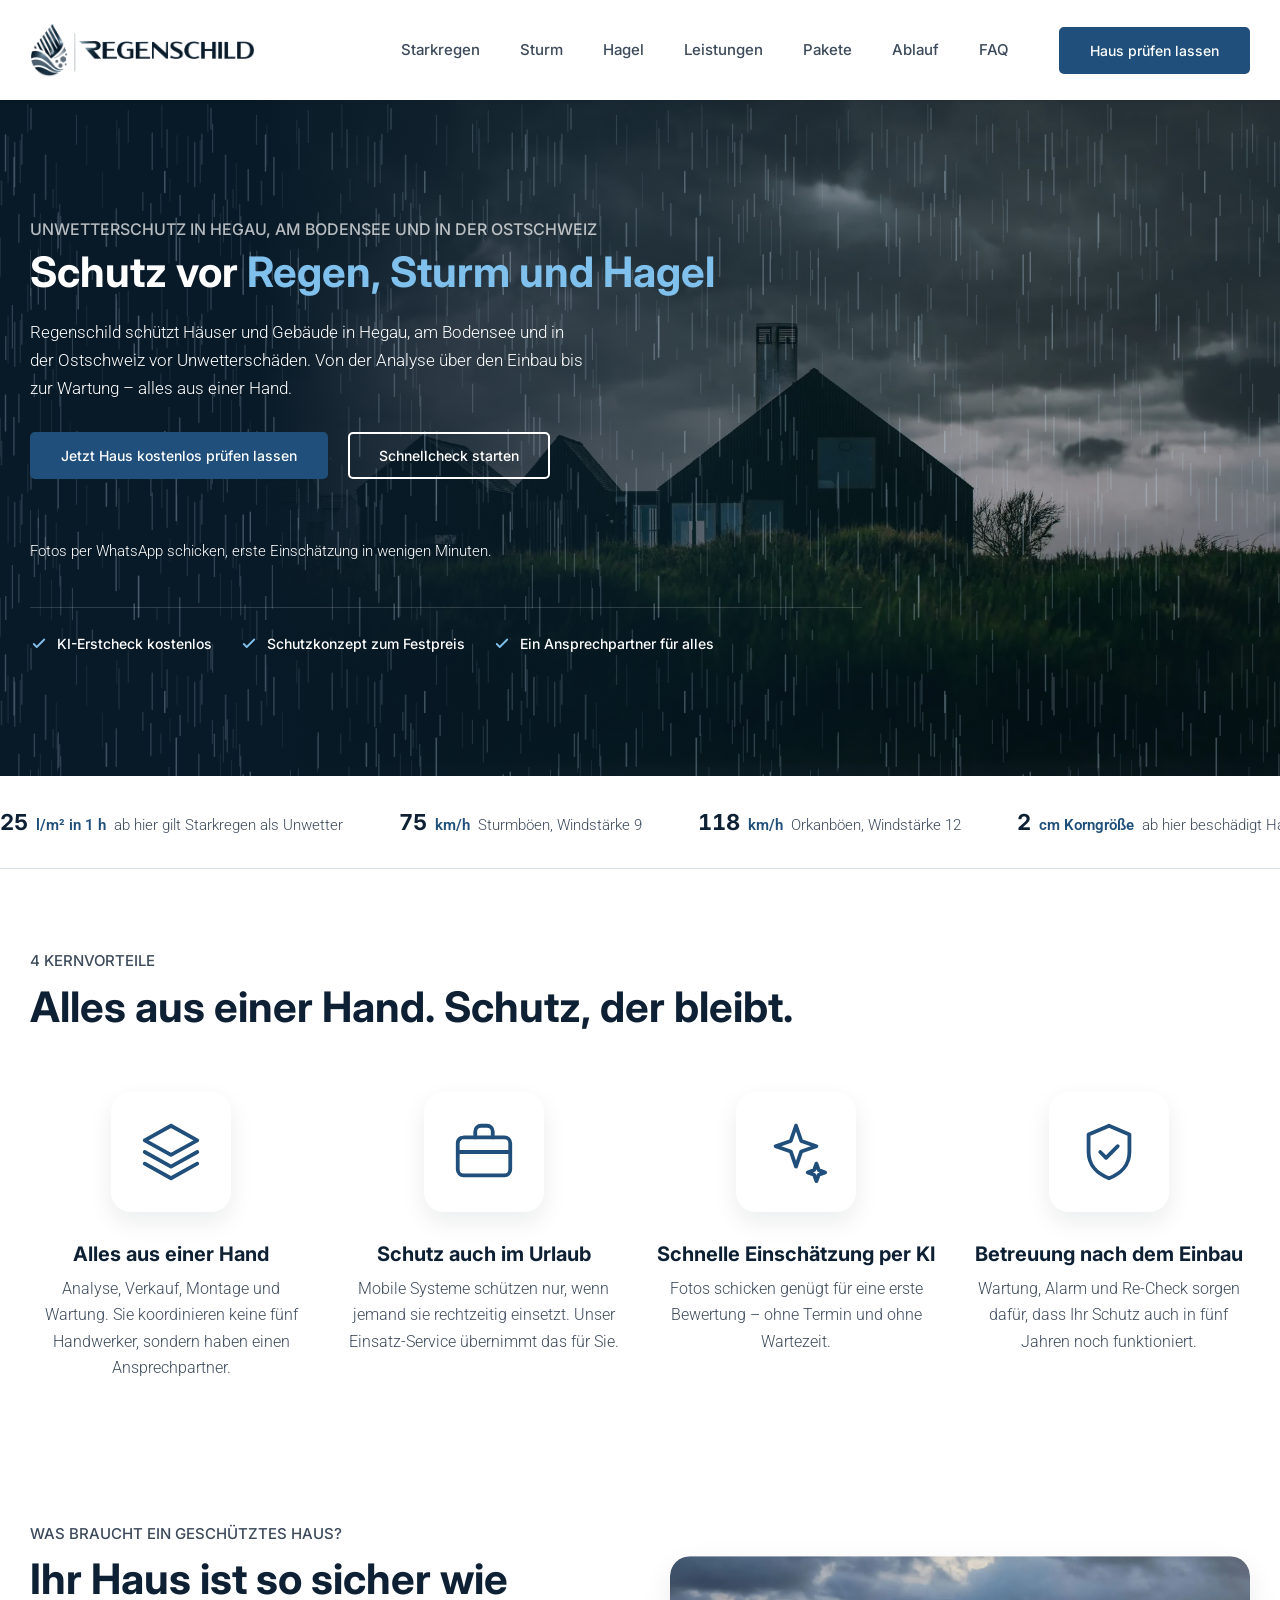
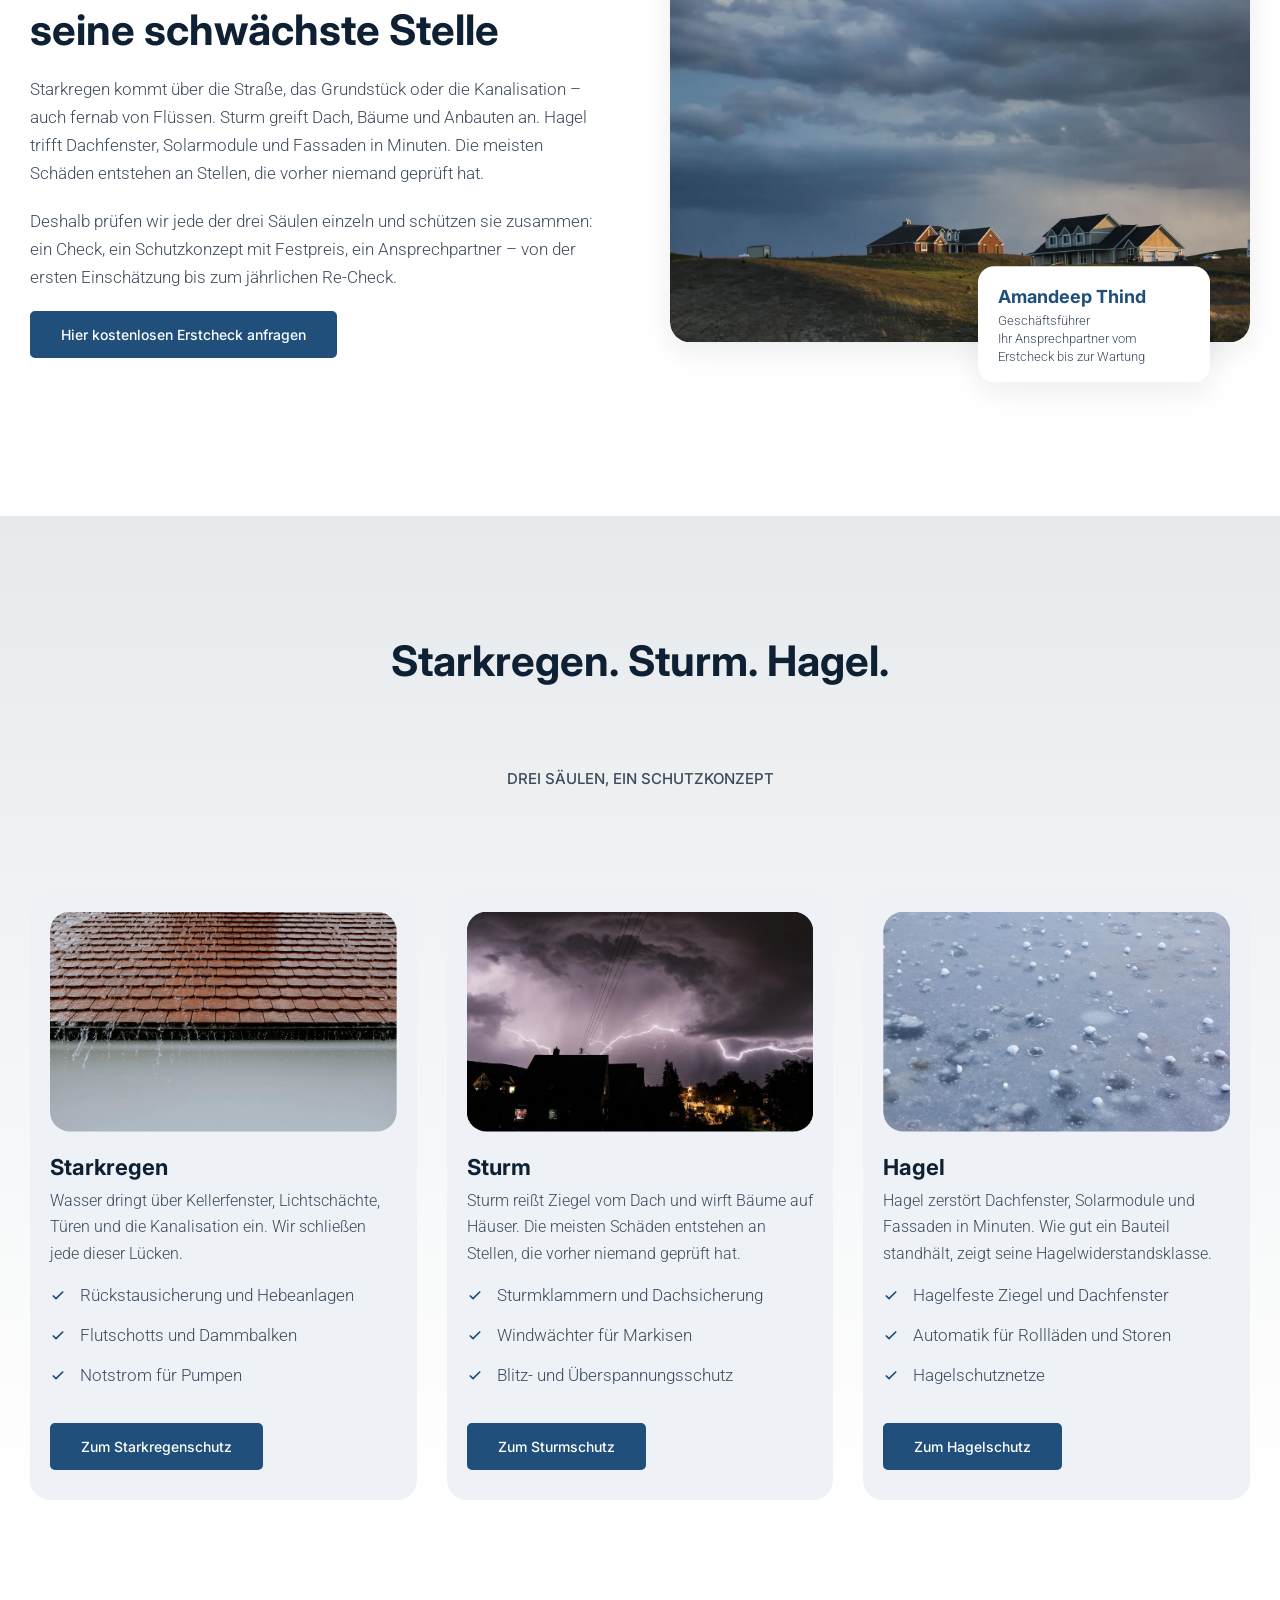
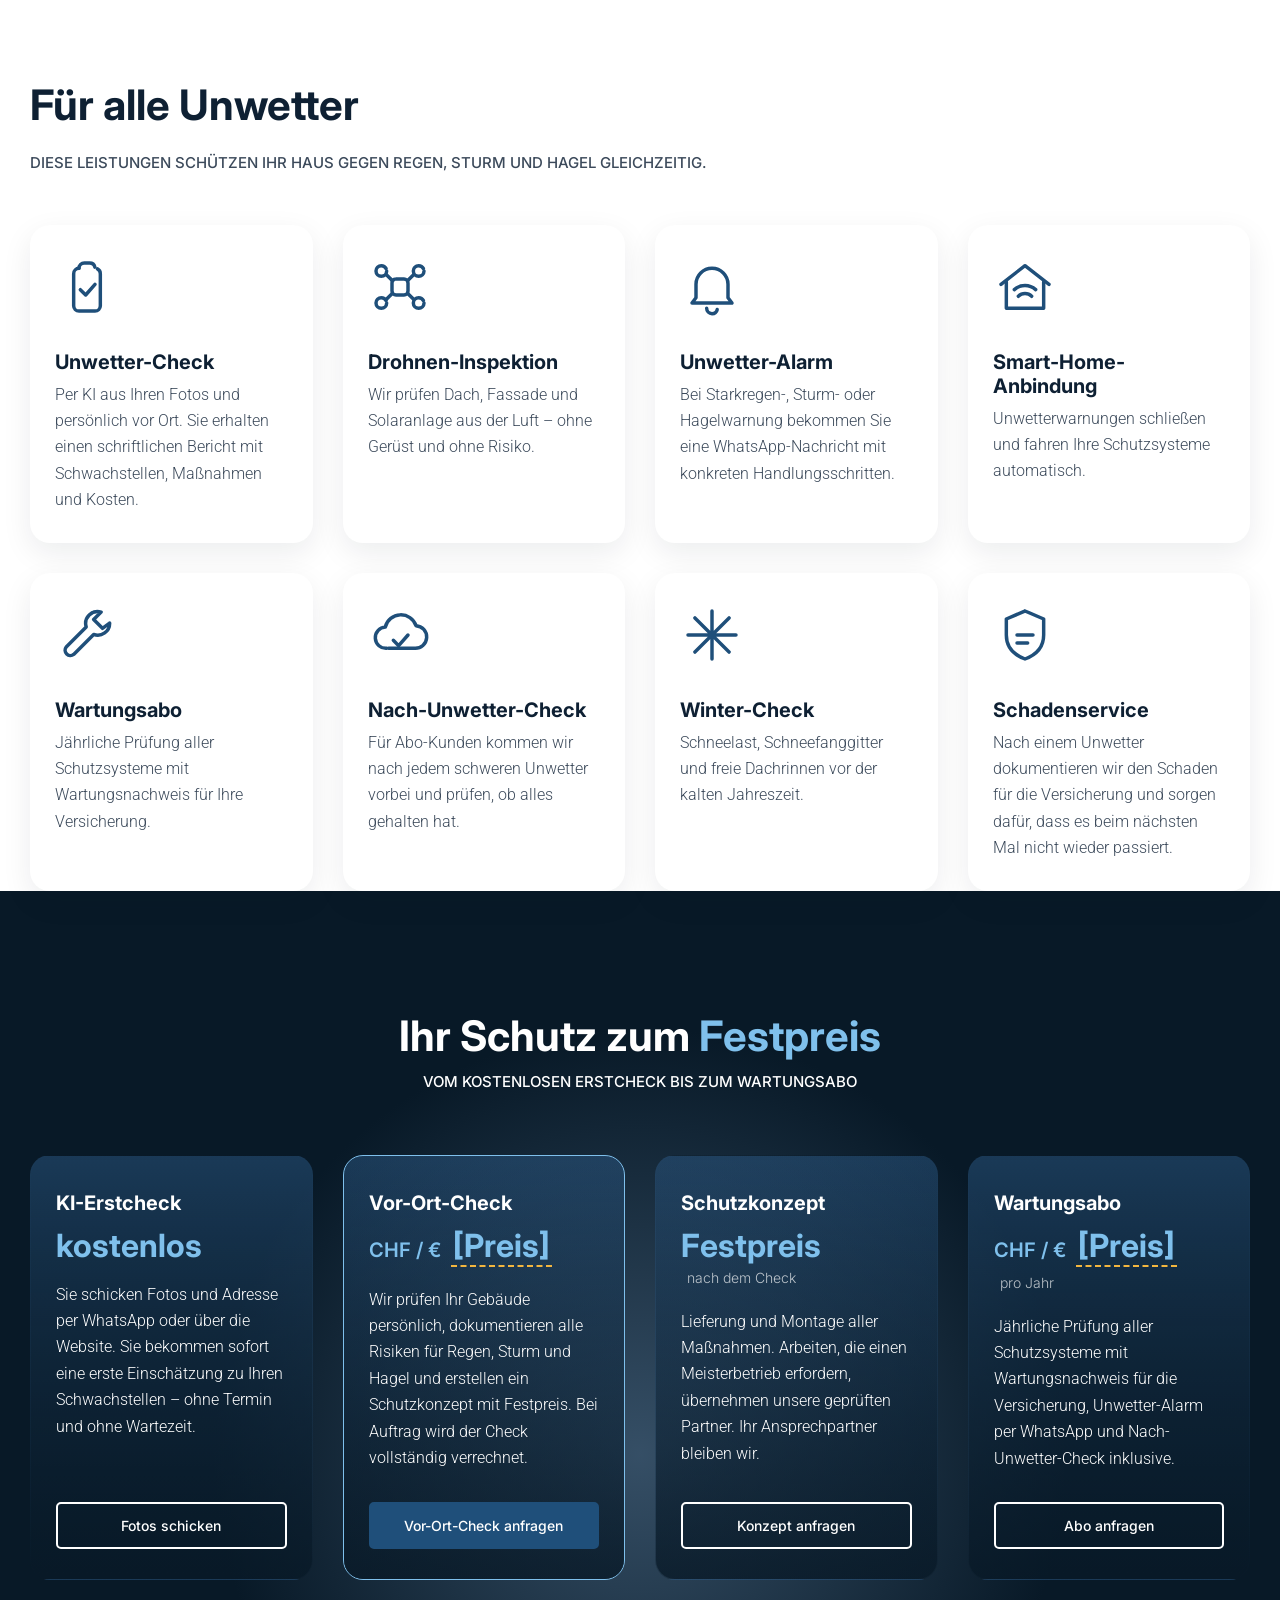
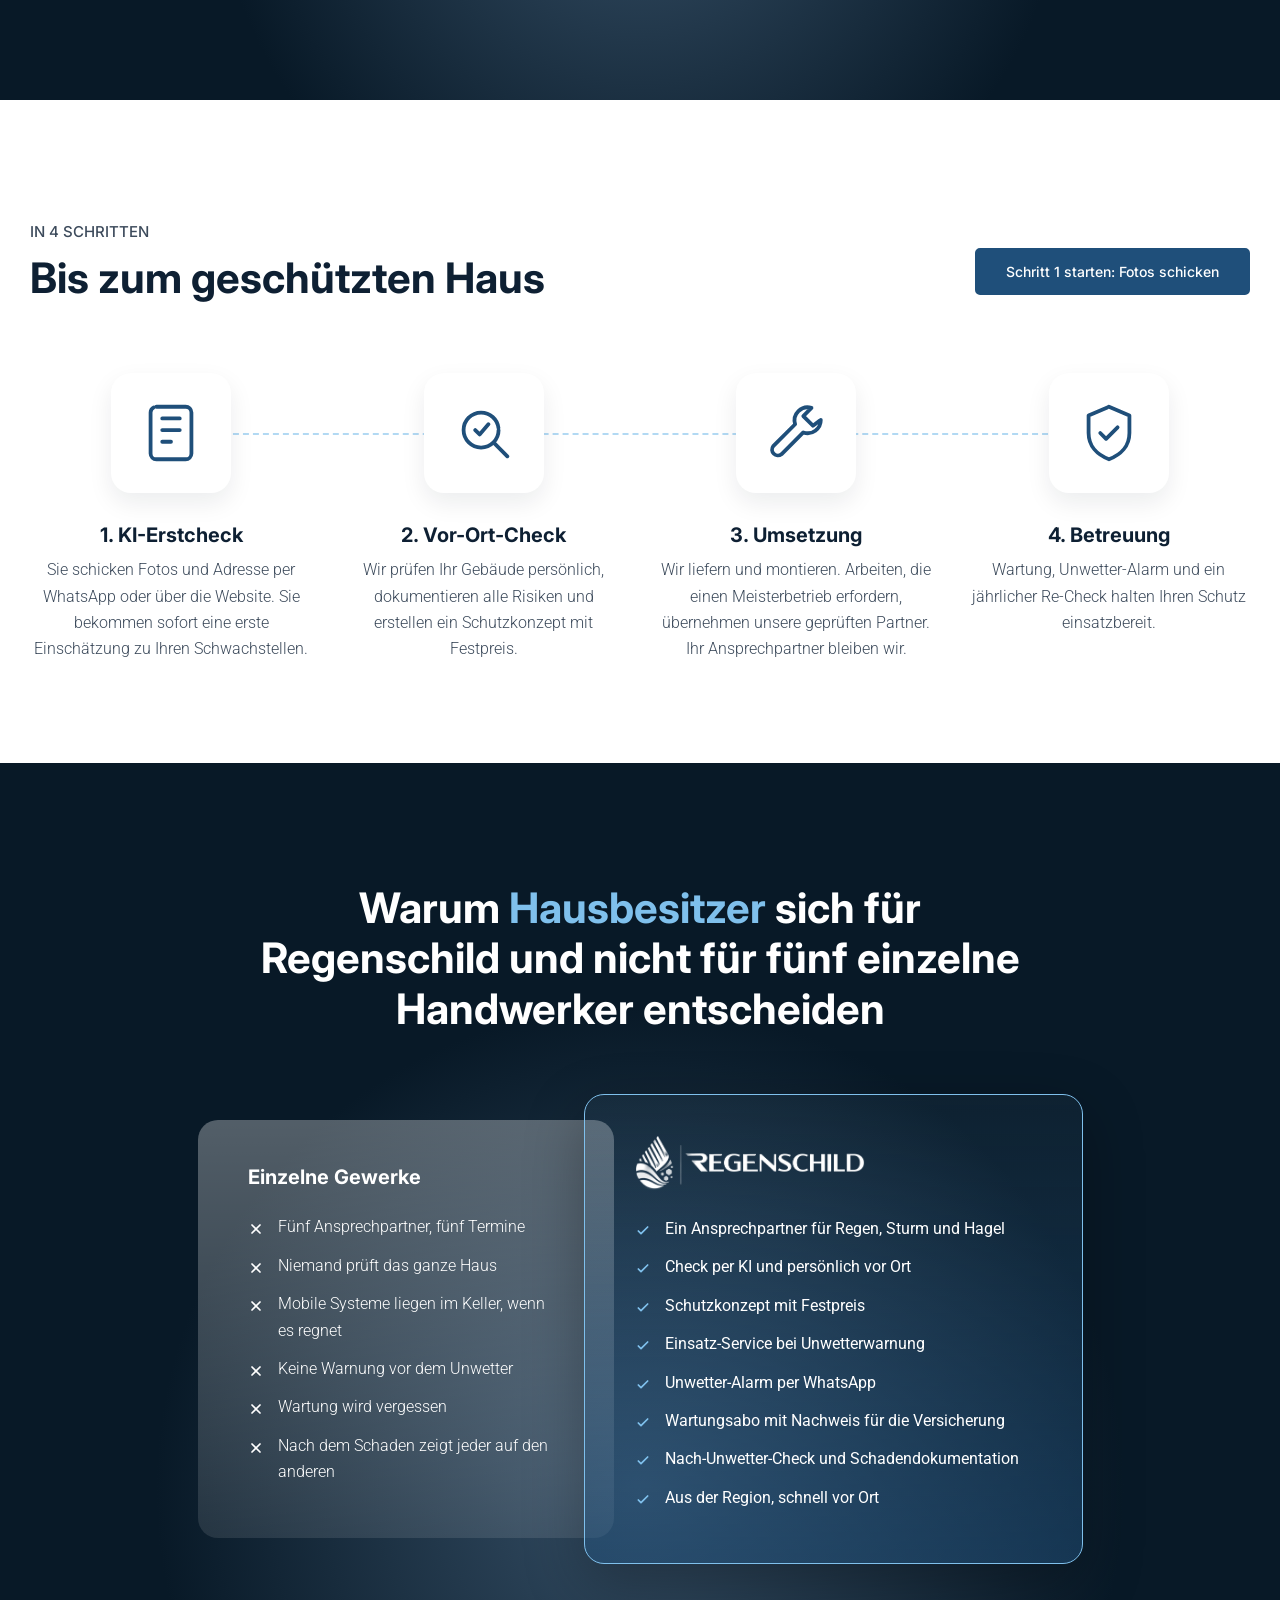
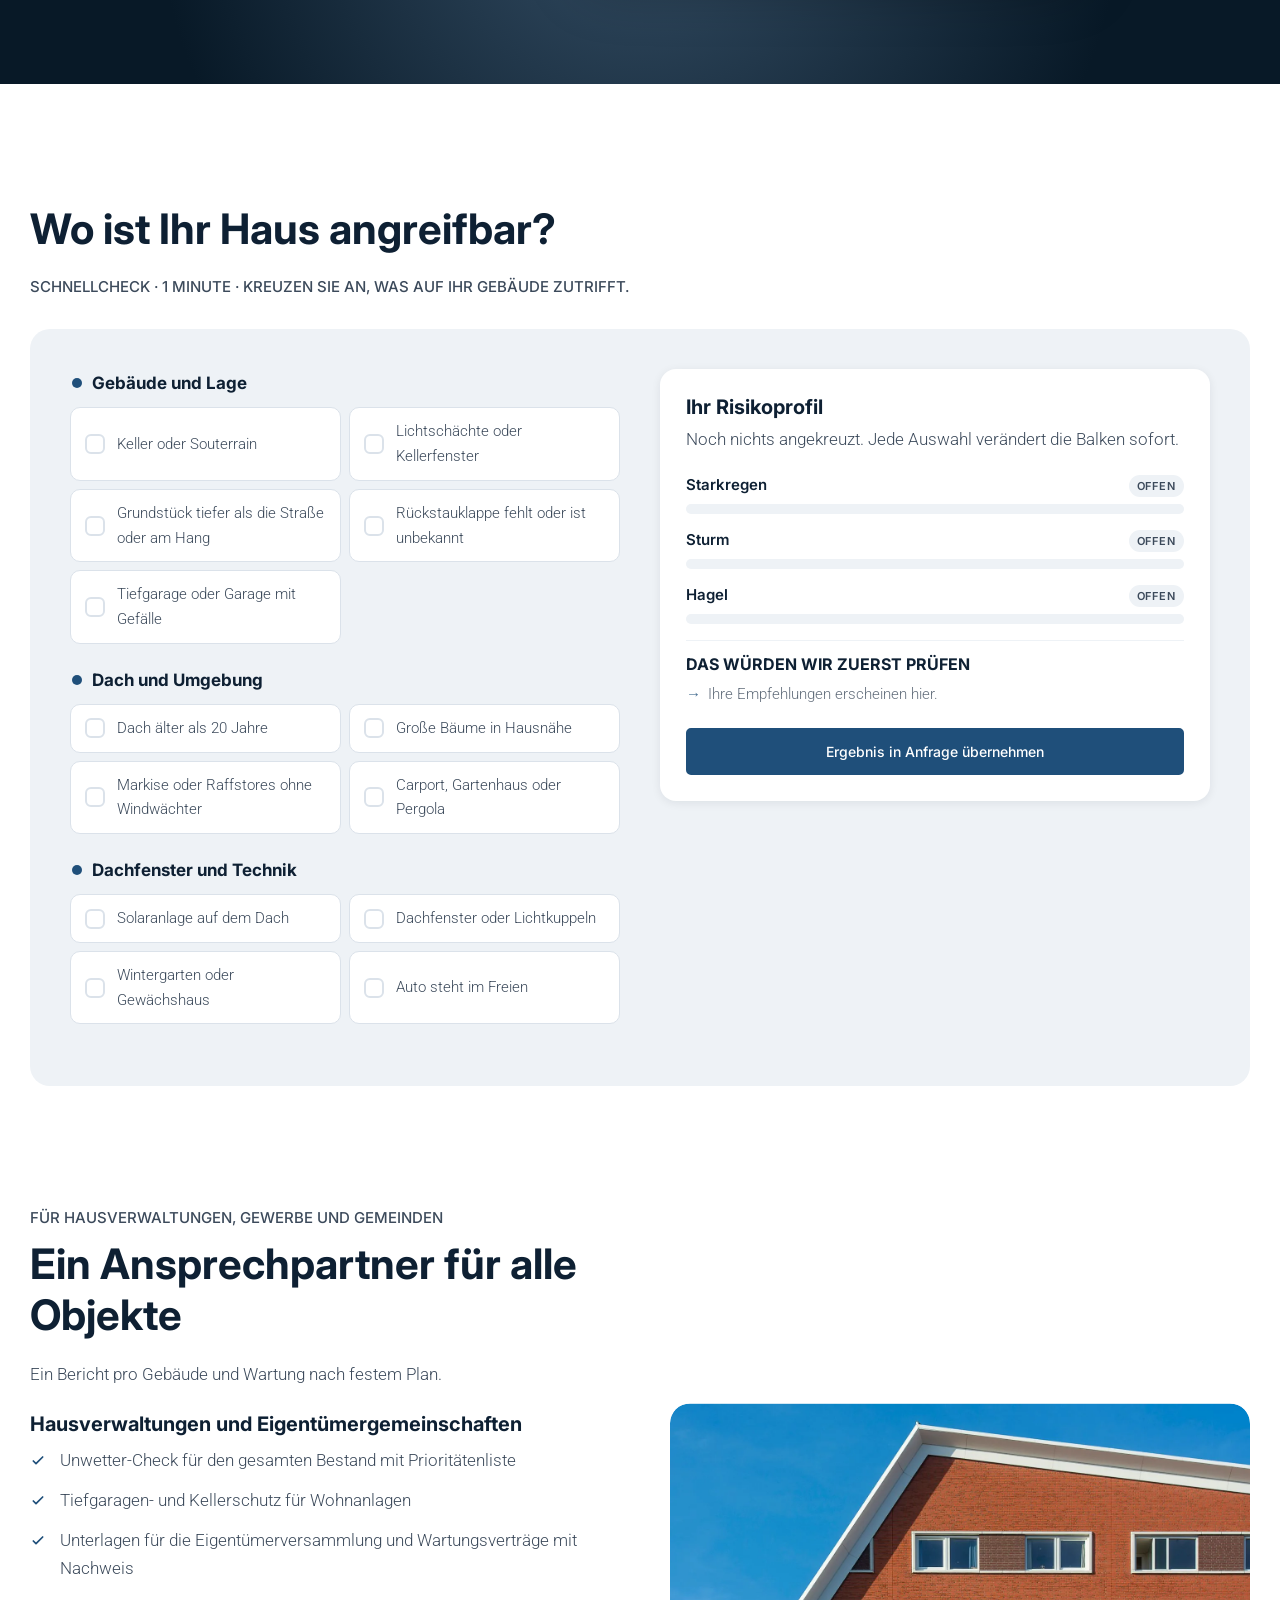
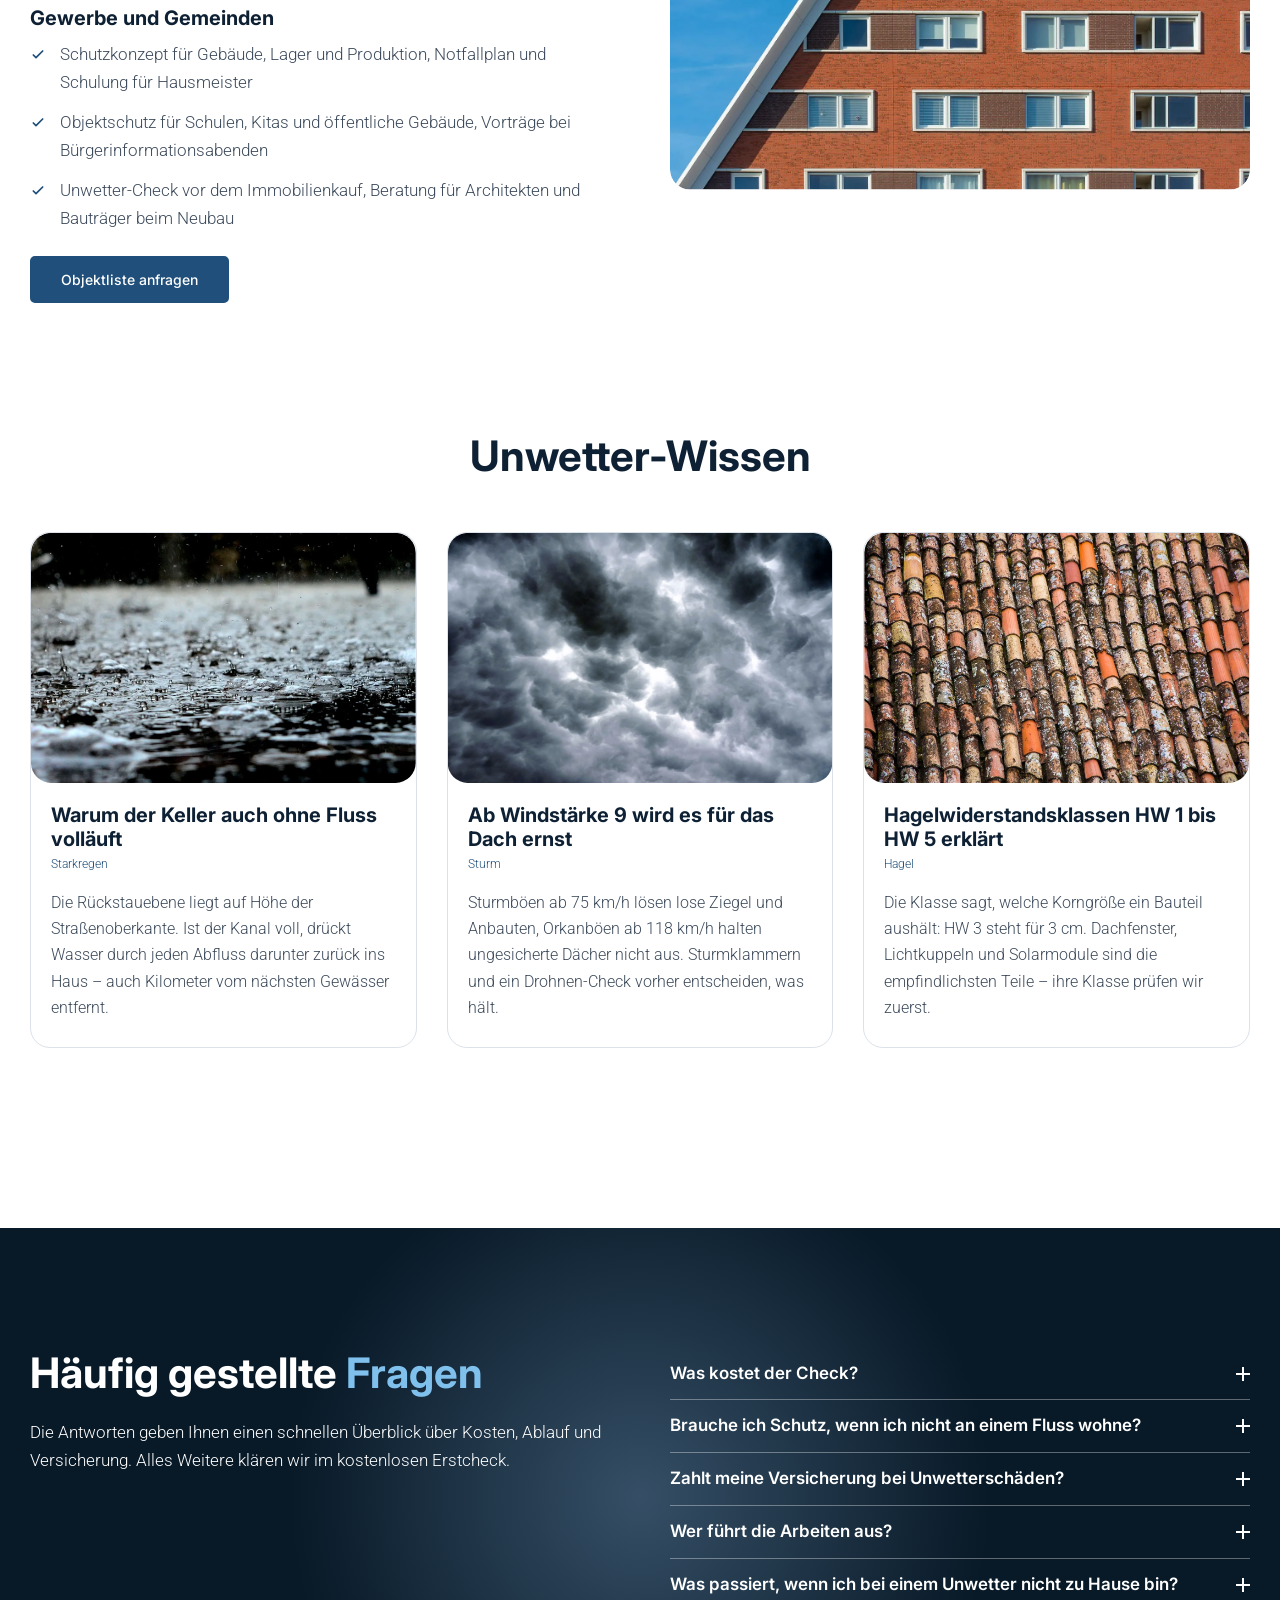
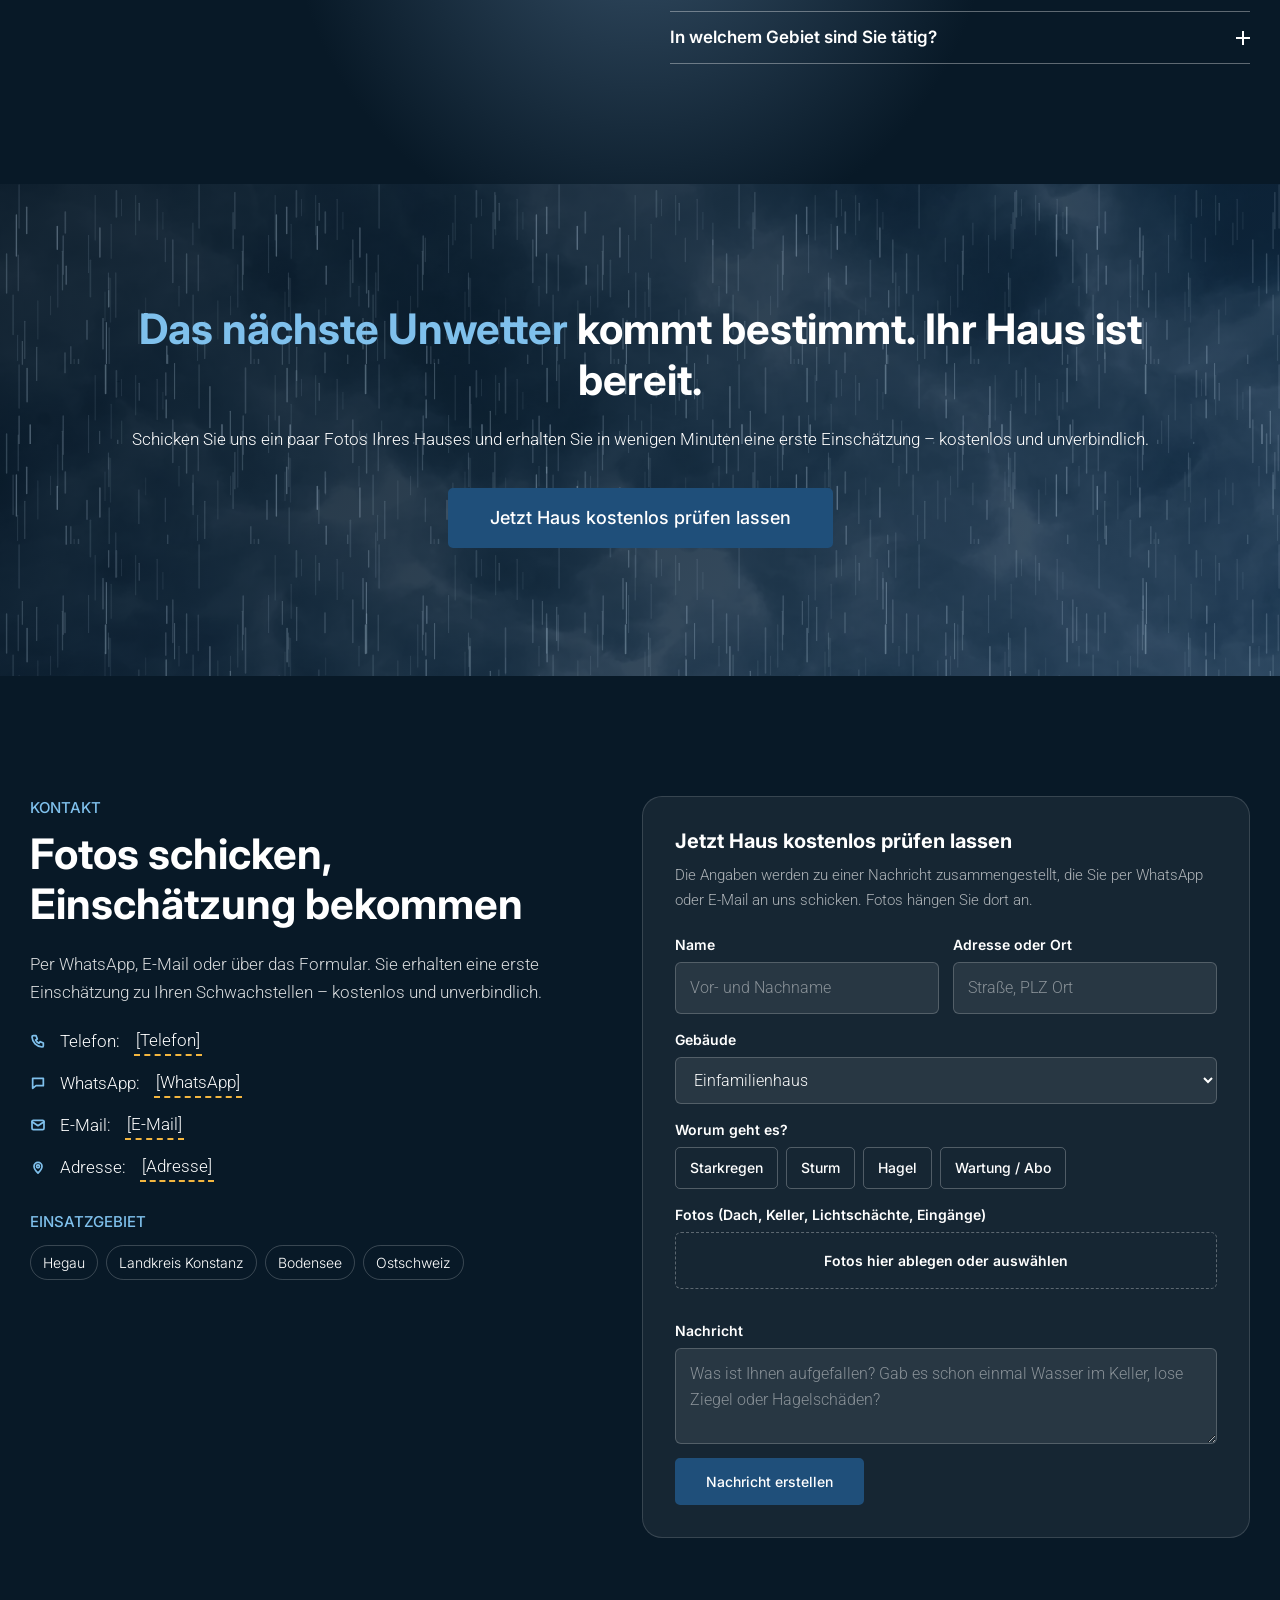
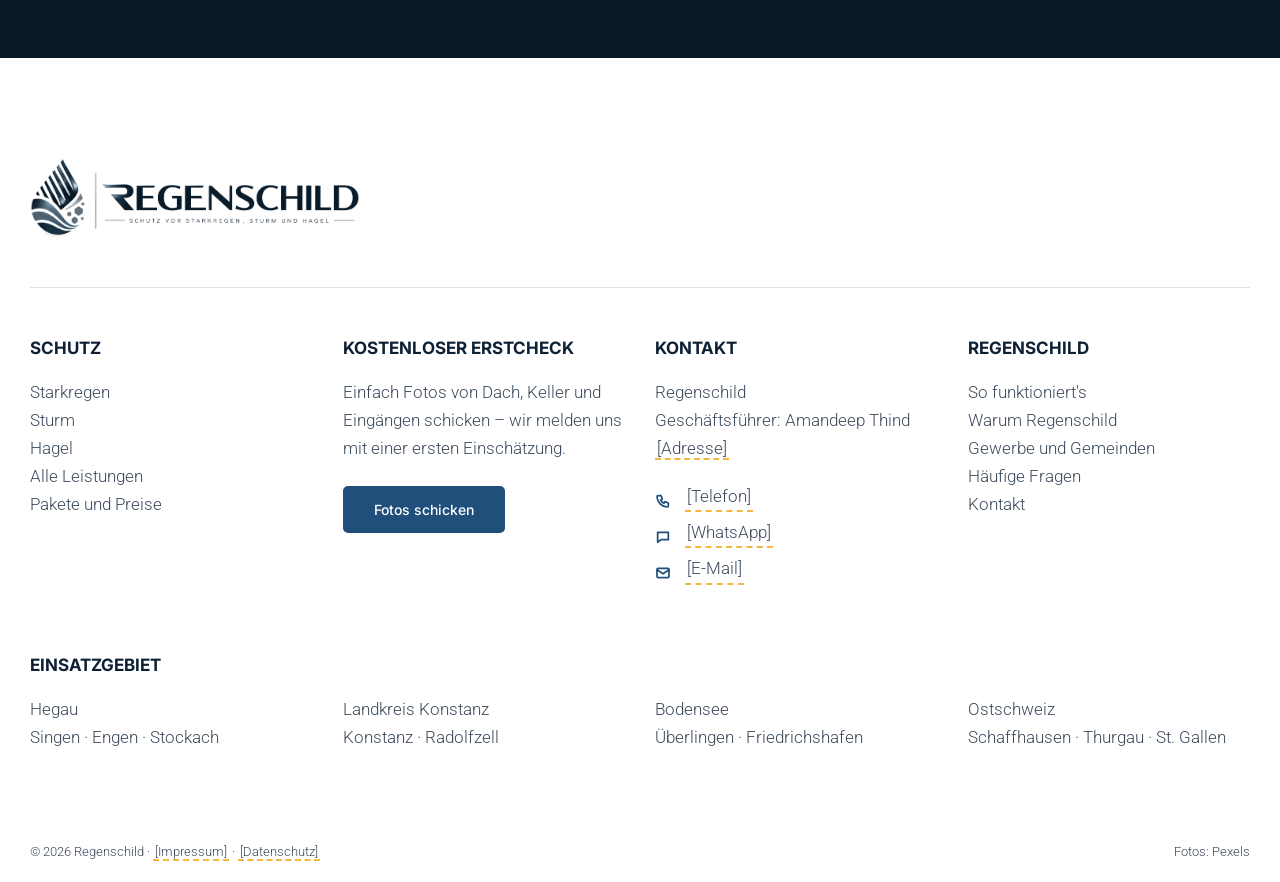
==== commit 8af50909: "Sturmblau, echtes Logo und Scroll-Animationen Farben aus dem Regenschild-Logo abgeleitet (Sturmblau," ====
--- a/index.html
+++ b/index.html
@@ -8,7 +8,7 @@
 <link rel="preconnect" href="https://fonts.googleapis.com">
 <link rel="preconnect" href="https://fonts.gstatic.com" crossorigin>
 <link href="https://fonts.googleapis.com/css2?family=Inter:wght@400;500;600;700&family=Roboto:wght@300;400;500;700&display=swap" rel="stylesheet">
-<link rel="icon" href="data:image/svg+xml,%3Csvg xmlns=%27http://www.w3.org/2000/svg%27 viewBox=%270 0 40 42%27%3E%3Cpath d=%27M20 2 36 8v12c0 9.5-6.6 16.6-16 20C10.6 36.6 4 29.5 4 20V8z%27 fill=%27%2309716d%27/%3E%3Cpath d=%27M14 14l-3 7M21 12l-3 7M28 14l-3 7%27 stroke=%27%23fff%27 stroke-width=%272.4%27 stroke-linecap=%27round%27/%3E%3C/svg%3E">
+<link rel="icon" type="image/png" href="[data-uri]">
 <link rel="stylesheet" href="css/regenschild.css">
 </head>
 <body>
@@ -17,8 +17,7 @@
 <header class="site-header" id="header">
   <div class="container header-inner">
     <a class="logo" href="index.html" aria-label="Regenschild – Startseite">
-      <svg viewBox="0 0 40 42" aria-hidden="true"><path d="M20 2 36 8v12c0 9.5-6.6 16.6-16 20C10.6 36.6 4 29.5 4 20V8z" fill="#09716d"/><path d="M14 14l-3 7M21 12l-3 7M28 14l-3 7" stroke="#fff" stroke-width="2.4" stroke-linecap="round"/><path d="M20 24c-2.2 3-3.3 4.8-3.3 6.2a3.3 3.3 0 0 0 6.6 0C23.3 28.8 22.2 27 20 24z" fill="#fff"/></svg>
-      <span>regen<b>schild</b></span>
+      <img src="img/logo/regenschild-logo.png" width="250" height="60" alt="Regenschild">
     </a>
     <nav class="main-nav" id="main-nav" aria-label="Hauptnavigation">
       <ul class="menu">
@@ -248,7 +247,7 @@
         </ul>
       </div>
       <div class="compare-card us">
-        <div class="compare-brand">regen<b>schild</b></div>
+        <div class="compare-brand"><img src="img/logo/regenschild-logo-white.png" width="250" height="60" alt="Regenschild" loading="lazy"></div>
         <ul class="icon-list check">
           <li><svg class="i" viewBox="0 0 24 24" aria-hidden="true"><path d="M5 12l4 4L19 6"/></svg>Ein Ansprechpartner für Regen, Sturm und Hagel</li>
           <li><svg class="i" viewBox="0 0 24 24" aria-hidden="true"><path d="M5 12l4 4L19 6"/></svg>Check per KI und persönlich vor Ort</li>
@@ -447,6 +446,9 @@
 <!--FOOTER-->
 <footer class="site-footer">
   <div class="container wide">
+    <div class="footer-brand">
+      <img src="img/logo/regenschild-logo-full.png" width="330" height="79" alt="Regenschild – Schutz vor Starkregen, Sturm und Hagel" loading="lazy">
+    </div>
     <div class="footer-grid">
       <div class="footer-col">
         <h4>Schutz</h4>
--- a/css/regenschild.css
+++ b/css/regenschild.css
@@ -1,18 +1,20 @@
 /* ==========================================================================
-   hhomepage.ch – Startseite (statischer Nachbau)
+   Regenschild – Stylesheet (Farben aus dem Logo: Sturm-Navy, Stahlblau, Regenblau)
    ========================================================================== */
 
 :root {
   --c-white: #ffffff;
-  --c-grey-1: #f8f8f8;
-  --c-grey-2: #f2f3f5;
-  --c-grey-3: #e2e2e2;
-  --c-teal: #09716d;
-  --c-mint: #3cc3d6;
-  --c-text: #384647;
-  --c-ink: #202a2b;
-  --c-dark: #07191a;
-  --c-dark-2: #052b2c;
+  --c-grey-1: #f6f8fa;
+  --c-grey-2: #eef2f6;
+  --c-grey-3: #dbe2ea;
+  --c-teal: #1f4f7a;
+  --c-teal-2: #2e6a9e;
+  --c-steel: #5d6f85;
+  --c-mint: #7fc0ec;
+  --c-text: #3c4a5b;
+  --c-ink: #0e2033;
+  --c-dark: #081927;
+  --c-dark-2: #12304b;
   --c-star: #fbbc04;
 
   --font-head: "Inter", Arial, Helvetica, sans-serif;
@@ -23,8 +25,8 @@
   --container-wide: 1272px;
   --gutter: 30px;
   --radius: 20px;
-  --shadow: 0 10px 30px rgba(7, 25, 26, 0.08);
-  --shadow-sm: 0 2px 10px rgba(7, 25, 26, 0.08);
+  --shadow: 0 10px 30px rgba(8, 25, 39, 0.08);
+  --shadow-sm: 0 2px 10px rgba(8, 25, 39, 0.08);
 }
 
 /* ---------- Reset / Base ---------- */
@@ -38,11 +40,11 @@
   line-height: 1.65;
   color: var(--c-text);
   background: var(--c-white);
-  overflow-x: hidden;
+  overflow-x: clip;
 }
 img { max-width: 100%; height: auto; display: block; }
 a { color: var(--c-teal); text-decoration: none; transition: color .2s; }
-a:hover { color: var(--c-mint); }
+a:hover { color: var(--c-teal-2); }
 p { margin: 0 0 20px; }
 ul { margin: 0; padding: 0; list-style: none; }
 button { font-family: inherit; cursor: pointer; }
@@ -95,7 +97,7 @@
   white-space: nowrap;
 }
 .btn-primary { background: var(--c-teal); border-color: var(--c-teal); color: #fff; }
-.btn-primary:hover { background: var(--c-mint); border-color: var(--c-mint); color: #fff; }
+.btn-primary:hover { background: var(--c-teal-2); border-color: var(--c-teal-2); color: #fff; }
 .btn-outline-white { background: transparent; border-color: #fff; color: #fff; }
 .btn-outline-white:hover { background: #fff; color: var(--c-ink); }
 .btn-light { background: var(--c-white); border-color: var(--c-white); color: var(--c-ink); box-shadow: var(--shadow-sm); }
@@ -130,7 +132,6 @@
   height: 100px;
   gap: 30px;
 }
-.logo img { width: 200px; height: auto; }
 .main-nav { margin-left: auto; }
 .menu { display: flex; align-items: center; gap: 0; }
 .menu > .menu-item { position: relative; }
@@ -154,7 +155,7 @@
   top: 100%;
   left: 0;
   background: var(--c-white);
-  box-shadow: 0 10px 30px rgba(7, 25, 26, 0.12);
+  box-shadow: 0 10px 30px rgba(8, 25, 39, 0.12);
   padding: 10px 0;
   min-width: 240px;
   opacity: 0;
@@ -200,7 +201,7 @@
 .hero {
   padding: 120px 0;
   background:
-    linear-gradient(90deg, rgb(7, 25, 26) 20%, rgba(6, 23, 24, 0.3) 80%),
+    linear-gradient(90deg, rgb(8, 25, 39) 20%, rgba(7, 22, 36, 0.3) 80%),
     none;
   color: #fff;
 }
@@ -251,7 +252,7 @@
   display: flex; align-items: center; justify-content: center;
   background: #fff;
   border-radius: 20px;
-  box-shadow: 0 10px 25px rgba(7, 25, 26, 0.08);
+  box-shadow: 0 10px 25px rgba(8, 25, 39, 0.08);
 }
 .icon-box img { width: 80px; height: 80px; }
 
@@ -280,7 +281,7 @@
    ========================================================================== */
 .results {
   padding: 120px 0 0;
-  background: linear-gradient(rgba(5, 45, 46, 0.1) 0%, #fff 100%);
+  background: linear-gradient(rgba(18, 48, 75, 0.1) 0%, #fff 100%);
 }
 .results-grid { margin-bottom: 60px; }
 .result-card {
@@ -308,7 +309,7 @@
 .result-shot::after {
   content: "";
   position: absolute; inset: 0;
-  background: linear-gradient(180deg, rgba(7, 25, 26, 0.9) 0%, rgba(242, 243, 245, 0) 30%, rgba(242, 243, 245, 0) 55%, var(--c-grey-2) 100%);
+  background: linear-gradient(180deg, rgba(8, 25, 39, 0.9) 0%, rgba(238, 242, 246, 0) 30%, rgba(238, 242, 246, 0) 55%, var(--c-grey-2) 100%);
   pointer-events: none;
 }
 .result-logo { height: 60px; display: flex; align-items: center; justify-content: center; margin: 20px auto; }
@@ -358,7 +359,7 @@
    Dark sections
    ========================================================================== */
 .dark-radial {
-  background: radial-gradient(circle, rgba(7, 36, 38, 0.75) 0%, rgb(7, 25, 26) 50%);
+  background: radial-gradient(circle, rgba(18, 48, 75, 0.75) 0%, rgb(8, 25, 39) 50%);
   color: #fff;
 }
 .dark-radial p { color: #fff; }
@@ -375,9 +376,9 @@
   border-radius: var(--radius);
   padding: 35px 25px 30px;
   background:
-    linear-gradient(rgba(33, 107, 113, 0.5) 0%, rgba(33, 107, 113, 0.5) 50%),
+    linear-gradient(rgba(44, 90, 135, 0.5) 0%, rgba(44, 90, 135, 0.5) 50%),
     none;
-  background-color: rgba(9, 113, 109, 0.35);
+  background-color: rgba(31, 79, 122, 0.35);
   background-blend-mode: normal;
   overflow: hidden;
   border: 1px solid transparent;
@@ -385,7 +386,7 @@
 .price-card::before {
   content: "";
   position: absolute; inset: 0;
-  background: linear-gradient(180deg, rgba(7, 36, 38, 0.1) 0%, rgba(7, 25, 26, 0.8) 100%);
+  background: linear-gradient(180deg, rgba(18, 48, 75, 0.1) 0%, rgba(8, 25, 39, 0.8) 100%);
   z-index: 0;
 }
 .price-card > * { position: relative; z-index: 1; }
@@ -417,7 +418,7 @@
   top: 60px;
   left: 12.5%;
   right: 12.5%;
-  border-top: 2px dashed rgba(60, 195, 214, 0.6);
+  border-top: 2px dashed rgba(127, 192, 236, 0.6);
   z-index: 0;
 }
 .step { text-align: center; position: relative; z-index: 1; }
@@ -449,7 +450,7 @@
 .compare-card.us {
   width: 499px;
   padding: 40px 50px;
-  background: linear-gradient(180deg, rgba(60, 195, 214, 0.05) 0%, rgba(9, 113, 109, 0.5) 100%);
+  background: linear-gradient(180deg, rgba(127, 192, 236, 0.05) 0%, rgba(31, 79, 122, 0.5) 100%);
   border: 1px solid var(--c-mint);
   position: relative;
   z-index: 1;
@@ -698,7 +699,7 @@
    ========================================================================== */
 .achievements {
   padding: 120px 0 100px;
-  background: linear-gradient(rgba(5, 45, 46, 0.1) 0%, #fff 100%);
+  background: linear-gradient(rgba(18, 48, 75, 0.1) 0%, #fff 100%);
 }
 .achievements h2 { margin-bottom: 50px; }
 .carousel { position: relative; }
@@ -748,9 +749,9 @@
 .cta-banner {
   padding: 40px 0;
   background:
-    linear-gradient(135deg, rgba(6, 23, 24, 0.5) 0%, rgba(255, 255, 255, 0) 100%),
+    linear-gradient(135deg, rgba(7, 22, 36, 0.5) 0%, rgba(255, 255, 255, 0) 100%),
     
-    linear-gradient(135deg, rgb(7, 25, 26) 25%, rgb(5, 43, 44) 100%);
+    linear-gradient(135deg, rgb(8, 25, 39) 25%, rgb(18, 48, 75) 100%);
   color: #fff;
 }
 .cta-banner .container { padding-top: 80px; padding-bottom: 80px; max-width: 1260px; }
@@ -791,7 +792,7 @@
 .contact-list a:hover { color: var(--c-teal); }
 .social { display: flex; gap: 18px; }
 .social a { color: var(--c-teal); font-size: 18px; }
-.social a:hover { color: var(--c-mint); }
+.social a:hover { color: var(--c-teal-2); }
 .payments { display: flex; align-items: center; gap: 10px; margin-top: 10px; }
 .payments img { height: 16px; width: auto; }
 .footer-services { padding: 30px 0 50px; }
@@ -853,7 +854,7 @@
   overflow: hidden;
   transition: max-width .3s, padding .3s;
 }
-.floating-buttons a:hover { background: var(--c-mint); }
+.floating-buttons a:hover { background: var(--c-teal-2); }
 .floating-buttons a:hover span { max-width: 200px; padding: 0 4px 0 16px; }
 
 .mobile-bar {
@@ -994,13 +995,12 @@
 /* ==========================================================================
    Regenschild – Anpassungen an die Vorlage (Logo, Bilder, Icons, neue Bausteine)
    ========================================================================== */
-.logo { display: inline-flex; align-items: center; gap: 12px; font-family: var(--font-head); font-weight: 700; font-size: 23px; color: var(--c-ink); letter-spacing: -0.01em; }
-.logo:hover { color: var(--c-ink); }
-.logo svg { width: 44px; height: 46px; flex: 0 0 auto; }
-.logo b { color: var(--c-teal); }
-.site-footer .logo { font-size: 21px; }
+.logo { display: inline-flex; align-items: center; flex: 0 0 auto; }
+.logo img { width: auto; height: 54px; transition: height .35s ease; }
+.footer-brand { padding-bottom: 50px; margin-bottom: 50px; border-bottom: 1px solid var(--c-grey-3); }
+.footer-brand img { width: 330px; height: auto; }
 svg.i { width: 18px; height: 18px; flex: 0 0 auto; stroke: currentColor; fill: none; stroke-width: 2; stroke-linecap: round; stroke-linejoin: round; }
-.hero { background: linear-gradient(90deg, rgb(7, 25, 26) 20%, rgba(6, 23, 24, 0.35) 80%), url("../img/hero-storm-house.webp") center 60% / cover no-repeat; }
+.hero { background: linear-gradient(90deg, rgb(8, 25, 39) 20%, rgba(7, 22, 36, 0.35) 80%), url("../img/hero-storm-house.webp") center 60% / cover no-repeat; }
 .hero-title .accent { color: var(--c-mint); }
 .trust-row { display: flex; flex-wrap: wrap; gap: 12px 28px; margin-top: 44px; padding-top: 24px; border-top: 1px solid rgba(255, 255, 255, 0.16); }
 .trust-row li { display: inline-flex; align-items: center; gap: 9px; color: #fff; font-family: var(--font-head); font-size: 14px; font-weight: 500; }
@@ -1027,20 +1027,20 @@
 .icon-list li svg.i { width: 16px; height: 16px; margin-top: 7px; stroke: var(--c-teal); stroke-width: 2.6; }
 .compare-card.others li svg.i { stroke: #fff; }
 .compare-card.us li svg.i { stroke: var(--c-mint); }
-.compare-brand { color: #fff; font-family: var(--font-head); font-weight: 700; font-size: 30px; margin-bottom: 24px; }
-.compare-brand b { color: var(--c-mint); }
-.price-card { background: linear-gradient(180deg, rgba(33, 107, 113, 0.5) 0%, rgba(7, 25, 26, 0.3) 100%); }
-.price-card::before { background: linear-gradient(180deg, rgba(7, 36, 38, 0.05) 0%, rgba(7, 25, 26, 0.7) 100%); }
+.compare-brand { margin-bottom: 26px; }
+.compare-brand img { width: 230px; height: auto; }
+.price-card { background: linear-gradient(180deg, rgba(44, 90, 135, 0.5) 0%, rgba(8, 25, 39, 0.3) 100%); }
+.price-card::before { background: linear-gradient(180deg, rgba(18, 48, 75, 0.05) 0%, rgba(8, 25, 39, 0.7) 100%); }
 .price .amount.word { font-size: 32px; }
 .price { flex-wrap: wrap; row-gap: 4px; }
 .price .cur { white-space: nowrap; }
 .price .ph { white-space: nowrap; }
 .price .per { font-size: 14px; color: rgba(255, 255, 255, 0.7); margin-left: 6px; }
 .keyfacts { display: grid; grid-template-columns: repeat(3, 1fr); gap: 16px; margin-top: 44px; }
-.keyfact { background: rgba(8, 28, 36, 0.65); border: 1px solid rgba(255, 255, 255, 0.14); border-radius: 14px; padding: 16px 18px; }
+.keyfact { background: rgba(8, 25, 39, 0.65); border: 1px solid rgba(255, 255, 255, 0.14); border-radius: 14px; padding: 16px 18px; }
 .keyfact b { display: block; font-family: var(--font-head); font-size: 24px; color: var(--c-mint); margin-bottom: 4px; }
 .keyfact span { font-size: 14px; color: rgba(255, 255, 255, 0.75); line-height: 1.45; }
-.subnav { position: sticky; top: 100px; z-index: 50; background: #fff; border-bottom: 1px solid var(--c-grey-3); }
+.subnav { position: sticky; top: 76px; z-index: 50; background: #fff; border-bottom: 1px solid var(--c-grey-3); }
 .subnav .container { display: flex; gap: 6px; overflow-x: auto; padding-top: 10px; padding-bottom: 10px; scrollbar-width: none; }
 .subnav .container::-webkit-scrollbar { display: none; }
 .subnav a { white-space: nowrap; padding: 8px 14px; border-radius: 5px; font-family: var(--font-head); font-weight: 500; font-size: 14px; color: var(--c-ink); }
@@ -1052,7 +1052,7 @@
 .emergency h3 { display: flex; align-items: center; gap: 10px; }
 .emergency h3 svg.i { stroke: #f3b63f; width: 24px; height: 24px; }
 .phase-img { border-radius: 20px; box-shadow: var(--shadow); width: 100%; aspect-ratio: 4 / 3; object-fit: cover; }
-.cta-banner { background: linear-gradient(135deg, rgba(7, 25, 26, 0.92) 0%, rgba(5, 43, 44, 0.8) 100%), url("../img/storm-clouds.webp") center / cover no-repeat; }
+.cta-banner { background: linear-gradient(135deg, rgba(8, 25, 39, 0.92) 0%, rgba(18, 48, 75, 0.8) 100%), url("../img/storm-clouds.webp") center / cover no-repeat; }
 .cta-banner .container { max-width: 1100px; }
 
 /* Schnellcheck in der grauen Großkarte */
@@ -1109,7 +1109,7 @@
 .chip input:checked + span { background: var(--c-teal); border-color: var(--c-teal); }
 .chip input:focus-visible + span { outline: 3px solid var(--c-mint); outline-offset: 2px; }
 .dropzone { border: 1.5px dashed rgba(255, 255, 255, 0.3); border-radius: 6px; padding: 16px; text-align: center; color: rgba(255, 255, 255, 0.7); font-size: 15px; cursor: pointer; }
-.dropzone:hover, .dropzone.over { border-color: var(--c-mint); }
+.dropzone:hover, .dropzone.over { border-color: var(--c-teal-2); }
 .dropzone input { display: none; }
 .thumbs { display: flex; flex-wrap: wrap; gap: 8px; margin-top: 10px; }
 .thumbs img { width: 64px; height: 64px; object-fit: cover; border-radius: 6px; }
@@ -1129,10 +1129,157 @@
 
 @media (max-width: 1024px) {
   .contact-grid, .keyfacts { grid-template-columns: 1fr; }
-  .subnav { top: 80px; }
+  .subnav { top: 70px; }
 }
 @media (max-width: 640px) {
   .opts, .field-row { grid-template-columns: 1fr; }
   .nametag { right: 16px; width: 200px; }
   .form { padding: 22px; }
 }
+
+/* ==========================================================================
+   Bewegung: Scroll-Effekte und Animationen
+   Alles wird per JS aktiviert (html.motion) und bei "Bewegung reduzieren"
+   komplett abgeschaltet.
+   ========================================================================== */
+
+/* Fortschrittsbalken oben */
+.scroll-progress { position: fixed; top: 0; left: 0; right: 0; height: 3px; z-index: 1001; pointer-events: none;
+  background: linear-gradient(90deg, var(--c-teal), var(--c-mint)); transform-origin: 0 50%; transform: scaleX(0); }
+
+/* Header schrumpft beim Scrollen */
+.header-inner { transition: height .35s ease; }
+.site-header { transition: box-shadow .35s ease, background-color .35s ease; }
+.site-header.is-scrolled { box-shadow: 0 8px 30px rgba(8, 25, 39, 0.10); background: rgba(255, 255, 255, 0.97); }
+.site-header.is-scrolled .header-inner { height: 76px; }
+.site-header.is-scrolled .logo img { height: 44px; }
+
+/* Hero: Ebenen, Parallax, Wetter */
+.hero, .cta-banner { position: relative; overflow: hidden; }
+.hero > .container, .cta-banner > .container { position: relative; z-index: 2; }
+.motion .hero { background-position: center 0, center calc(60% + var(--bg-shift, 0px)); }
+.motion .cta-banner { background-position: center 0, center calc(50% + var(--bg-shift, 0px)); }
+.motion .hero-content { transform: translateY(var(--hero-y, 0px)); opacity: var(--hero-o, 1); will-change: transform, opacity; }
+
+.wx { position: absolute; inset: 0; z-index: 1; pointer-events: none; overflow: hidden; }
+.wx i { position: absolute; left: -10%; right: -10%; top: calc(var(--tile) * -1); height: calc(100% + var(--tile));
+  background-image: var(--img); background-size: var(--tile) var(--tile); animation: wx-fall var(--dur) linear infinite; will-change: transform; }
+.wx i:nth-child(1) { --tile: 260px; --dur: .55s; opacity: .45; }
+.wx i:nth-child(2) { --tile: 180px; --dur: .9s; opacity: .28; }
+.wx--storm i { transform-origin: 50% 0; }
+.wx--storm { transform: skewX(-16deg); left: -15%; right: -15%; }
+.wx--storm i:nth-child(1) { --dur: .38s; }
+.wx--storm i:nth-child(2) { --dur: .6s; }
+.wx--hail i:nth-child(1) { --dur: .7s; opacity: .55; }
+.wx--hail i:nth-child(2) { --dur: 1.1s; opacity: .35; }
+.wx.is-paused i, .wx.is-paused + .wx-flash { animation-play-state: paused; }
+@keyframes wx-fall { from { transform: translate3d(0, 0, 0); } to { transform: translate3d(0, var(--tile), 0); } }
+
+.wx-flash { position: absolute; inset: 0; z-index: 1; pointer-events: none; opacity: 0;
+  background: radial-gradient(ellipse at 72% 8%, rgba(214, 233, 250, 0.55) 0%, rgba(127, 192, 236, 0.18) 35%, transparent 65%);
+  animation: wx-flash 11s linear infinite 2.5s; }
+@keyframes wx-flash { 0%, 90%, 100% { opacity: 0; } 90.6% { opacity: .9; } 91.2% { opacity: .1; } 91.8% { opacity: .65; } 93% { opacity: 0; } }
+
+/* Hero-Einstieg */
+.motion .hero-kicker, .motion .hero-text, .motion .hero .btn-row, .motion .hero-note, .motion .trust-row li, .motion .keyfacts .keyfact {
+  opacity: 0; transform: translateY(22px); transition: opacity .8s ease, transform .8s cubic-bezier(.2, .7, .2, 1); }
+.motion.is-loaded .hero-kicker { opacity: 1; transform: none; transition-delay: .05s; }
+.motion.is-loaded .hero-text { opacity: 1; transform: none; transition-delay: .55s; }
+.motion.is-loaded .hero .btn-row { opacity: 1; transform: none; transition-delay: .7s; }
+.motion.is-loaded .hero-note { opacity: 1; transform: none; transition-delay: .85s; }
+.motion.is-loaded .trust-row li, .motion.is-loaded .keyfacts .keyfact { opacity: 1; transform: none; transition-delay: calc(.95s + var(--i, 0) * .12s); }
+
+/* Überschriften: Wort für Wort */
+.sw { display: inline-block; overflow: hidden; vertical-align: top; padding-bottom: .08em; margin-bottom: -.08em; }
+.sw > span { display: inline-block; transform: translateY(105%); transition: transform .9s cubic-bezier(.2, .75, .15, 1); transition-delay: calc(var(--wi, 0) * 55ms); }
+.split-in .sw > span { transform: none; }
+
+/* Leuchtender Akzent */
+.motion .accent .sw > span, .motion .accent:not(:has(.sw)) { background: linear-gradient(100deg, var(--c-mint) 0%, var(--c-mint) 40%, #e3f2fc 50%, var(--c-mint) 60%, var(--c-mint) 100%);
+  background-size: 250% 100%; background-position: 100% 0; -webkit-background-clip: text; background-clip: text; color: transparent; }
+.motion .split-in .accent .sw > span { animation: accent-shine 1.6s ease calc(.6s + var(--wi, 0) * 55ms) 1 both; }
+.motion .hero-title.split-in .accent .sw > span { animation: accent-shine 3.2s ease-in-out calc(1.2s + var(--wi, 0) * 40ms) infinite; }
+@keyframes accent-shine { from { background-position: 100% 0; } to { background-position: 0 0; } }
+
+/* Kicker gleiten von links ein */
+.motion .kicker { opacity: 0; transform: translateX(-24px); transition: opacity .7s ease, transform .7s ease; }
+.motion .kicker.center { transform: translateY(14px); }
+.motion .kicker.in { opacity: 1; transform: none; }
+
+/* Allgemeines Reveal mit Varianten und Staffelung */
+.reveal { transition: opacity .8s ease, transform .9s cubic-bezier(.2, .7, .2, 1); transition-delay: calc(var(--i, 0) * 90ms); }
+.reveal.from-left { transform: translateX(-60px); }
+.reveal.from-right { transform: translateX(60px); }
+.reveal.zoom { transform: scale(.92); }
+.reveal.tilt { transform: perspective(900px) translateY(60px) rotateX(14deg); transform-origin: 50% 100%; }
+.reveal.in { opacity: 1; transform: none; }
+
+/* Bilder: Wisch-Effekt mit Zoom */
+.wipe { clip-path: inset(0 100% 0 0 round var(--radius)); transition: clip-path 1.2s cubic-bezier(.7, 0, .2, 1); transition-delay: calc(var(--i, 0) * 120ms); }
+.wipe.in { clip-path: inset(0 0 0 0 round var(--radius)); }
+.wipe img, img.wipe { transform: scale(1.18); transition: transform 1.8s cubic-bezier(.2, .7, .2, 1), clip-path 1.2s cubic-bezier(.7, 0, .2, 1); }
+.wipe.in img, img.wipe.in { transform: scale(1); }
+.result-card:hover .pillar-shot.in img, .post-card:hover .post-img.in img { transform: scale(1.06); }
+
+/* Namensschild springt nach dem Bild herein */
+.motion .nametag { opacity: 0; transform: translateY(30px) scale(.9); transition: opacity .6s ease .9s, transform .8s cubic-bezier(.3, 1.5, .5, 1) .9s; }
+.motion .office-card.in .nametag { opacity: 1; transform: none; }
+
+/* Parallax-Bilder */
+[data-parallax] { will-change: transform; }
+
+/* Icons zeichnen sich */
+.motion .draw [pathLength] { stroke-dasharray: 1 1; stroke-dashoffset: 1; }
+.motion .icon-box { transition: transform .5s cubic-bezier(.3, 1.6, .5, 1), box-shadow .4s ease; }
+.benefit:hover .icon-box, .step:hover .icon-box { transform: translateY(-8px) rotate(-4deg); box-shadow: 0 18px 40px rgba(31, 79, 122, 0.18); }
+
+/* Ablauf: Verbindungslinie wächst */
+.motion .steps-grid::before { transform: scaleX(0); transform-origin: 0 50%; transition: transform 1.8s cubic-bezier(.6, 0, .2, 1) .2s; }
+.motion .steps-grid.in::before { transform: scaleX(1); }
+
+/* Karten: Lichtschein folgt der Maus */
+.glow { position: absolute; inset: 0; z-index: 1; pointer-events: none; opacity: 0; transition: opacity .35s ease; border-radius: inherit;
+  background: radial-gradient(420px circle at var(--mx, 50%) var(--my, 50%), rgba(127, 192, 236, 0.22), transparent 45%); }
+.has-glow { position: relative; overflow: hidden; }
+.has-glow:hover .glow { opacity: 1; }
+.service-card.has-glow .glow, .result-card.has-glow .glow { background: radial-gradient(380px circle at var(--mx, 50%) var(--my, 50%), rgba(46, 106, 158, 0.12), transparent 45%); }
+.motion .service-card, .motion .result-card, .motion .post-card { transition: opacity .8s ease, transform .9s cubic-bezier(.2, .7, .2, 1), box-shadow .35s ease; transition-delay: calc(var(--i, 0) * 90ms); }
+.reveal.done { transition-delay: 0s; }
+.motion .service-card.in:hover, .motion .post-card.in:hover, .motion .result-card.in:hover { transform: translateY(-8px); box-shadow: 0 24px 50px rgba(8, 25, 39, 0.14); transition-delay: 0s; }
+.motion .price-card.in:hover { transform: translateY(-10px); transition-delay: 0s; }
+.motion .price-card.featured { animation: featured-pulse 3.5s ease-in-out infinite; }
+@keyframes featured-pulse { 0%, 100% { box-shadow: 0 0 0 0 rgba(127, 192, 236, 0); } 50% { box-shadow: 0 0 40px 2px rgba(127, 192, 236, 0.28); } }
+
+/* Buttons: Glanz beim Überfahren */
+.btn { position: relative; overflow: hidden; isolation: isolate; transition: background .25s, color .25s, border-color .25s, transform .25s, box-shadow .25s; }
+.btn::after { content: ""; position: absolute; top: -10%; bottom: -10%; left: -60%; width: 40%; z-index: -1; pointer-events: none;
+  background: linear-gradient(100deg, transparent, rgba(255, 255, 255, 0.35), transparent); transform: skewX(-20deg) translateX(0); transition: transform .7s ease; }
+.btn:hover::after { transform: skewX(-20deg) translateX(420%); }
+.btn-primary:hover { transform: translateY(-2px); box-shadow: 0 10px 24px rgba(31, 79, 122, 0.35); }
+
+/* Dunkle Bänder: Lichtkegel wandert mit */
+.motion .dark-radial { background: radial-gradient(circle at 50% var(--gy, 50%), rgba(18, 48, 75, 0.85) 0%, rgb(8, 25, 39) 50%); }
+
+/* FAQ-Einträge und Listen gestaffelt */
+.motion .acc-item, .motion .icon-list.stagger li { opacity: 0; transform: translateY(16px); transition: opacity .6s ease, transform .6s ease; transition-delay: calc(var(--i, 0) * 70ms); }
+.motion .in .acc-item, .motion .icon-list.stagger.in li { opacity: 1; transform: none; }
+
+/* Footer-Logo */
+.motion .footer-brand img { opacity: 0; transform: translateY(20px); transition: opacity 1s ease, transform 1s ease; }
+.motion .footer-brand.in img { opacity: 1; transform: none; }
+
+/* Schwebende Kontaktknöpfe erscheinen nach dem Hero */
+.motion .floating-buttons { transform: translate(120%, -50%); transition: transform .6s cubic-bezier(.2, .7, .2, 1); }
+.motion .floating-buttons.show { transform: translateY(-50%); }
+
+@media (max-width: 1024px) {
+  .site-header.is-scrolled .header-inner { height: 70px; }
+  .logo img { height: 44px; }
+  .site-header.is-scrolled .logo img { height: 38px; }
+  .footer-brand img { width: 260px; }
+}
+@media (prefers-reduced-motion: reduce) {
+  .wx, .wx-flash, .scroll-progress { display: none; }
+  .sw > span, .wipe, .wipe img, img.wipe { transform: none !important; clip-path: none !important; transition: none !important; }
+  .btn::after { display: none; }
+}
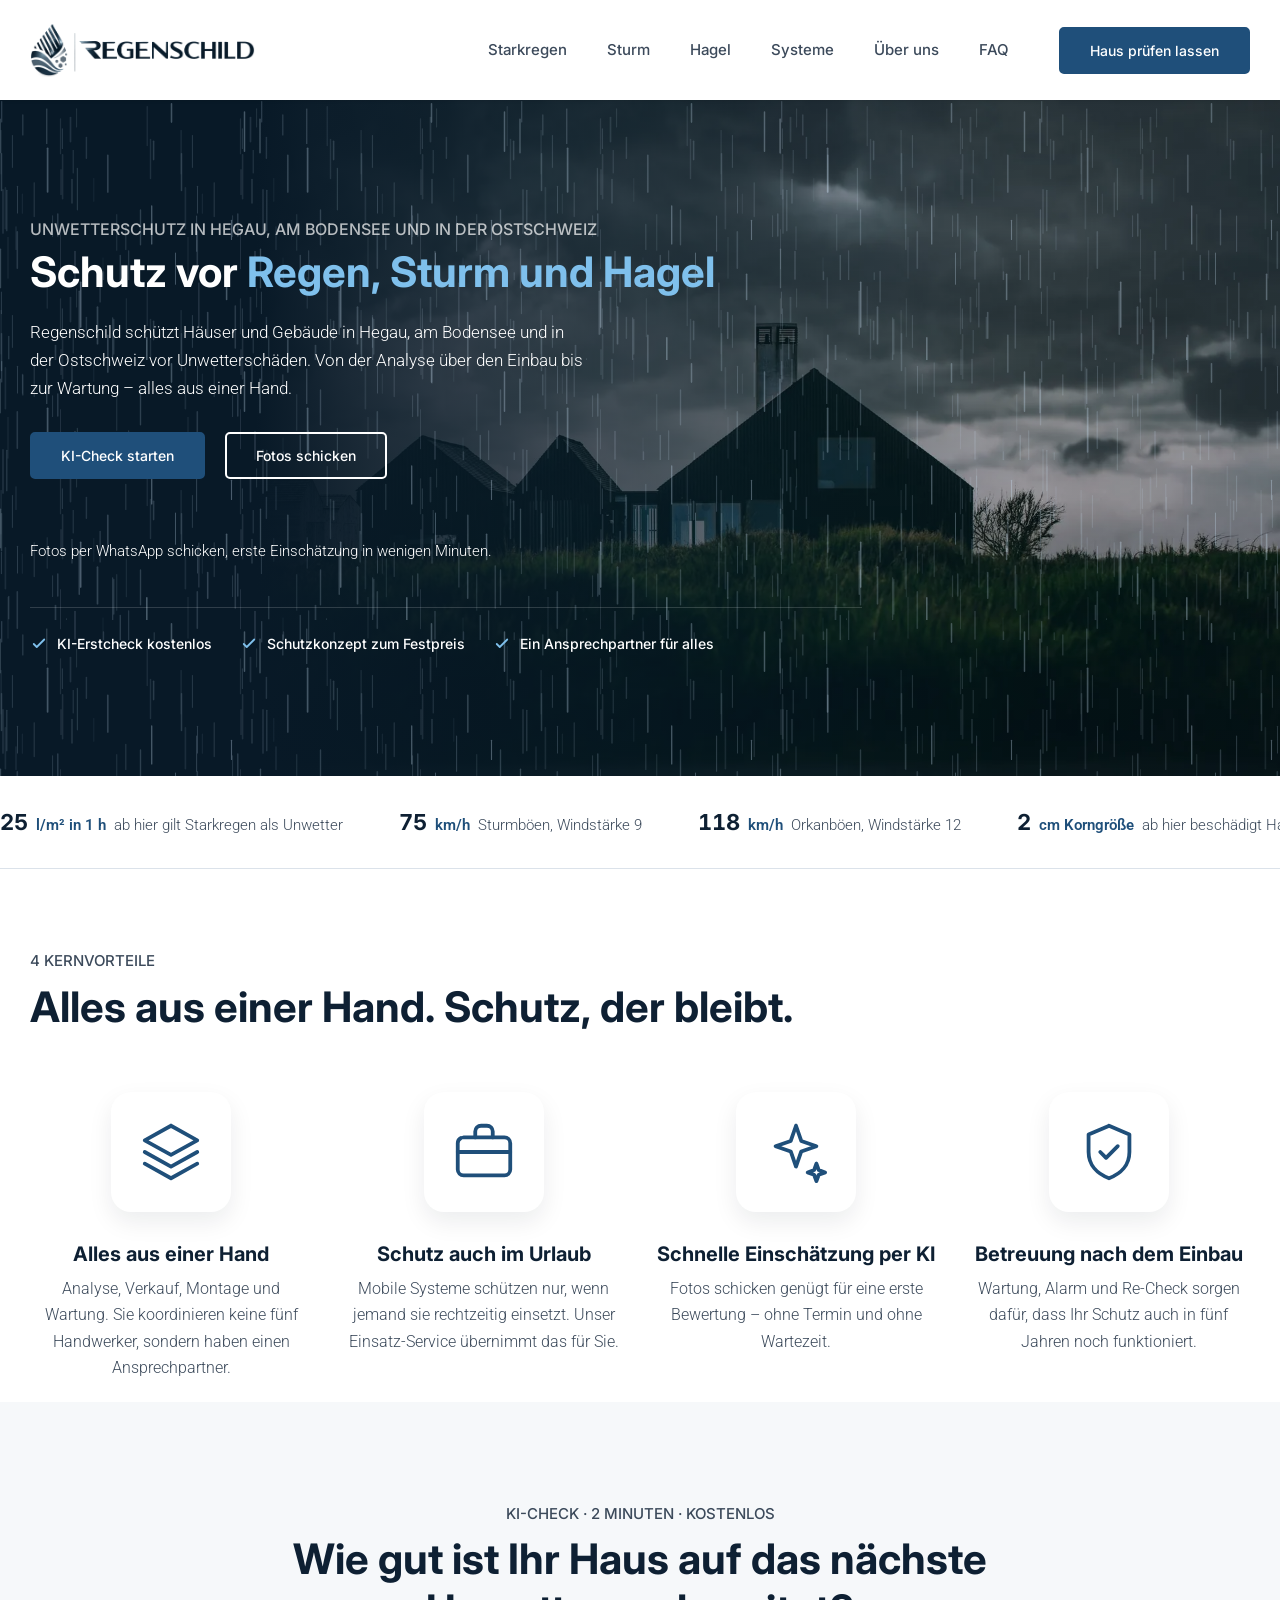
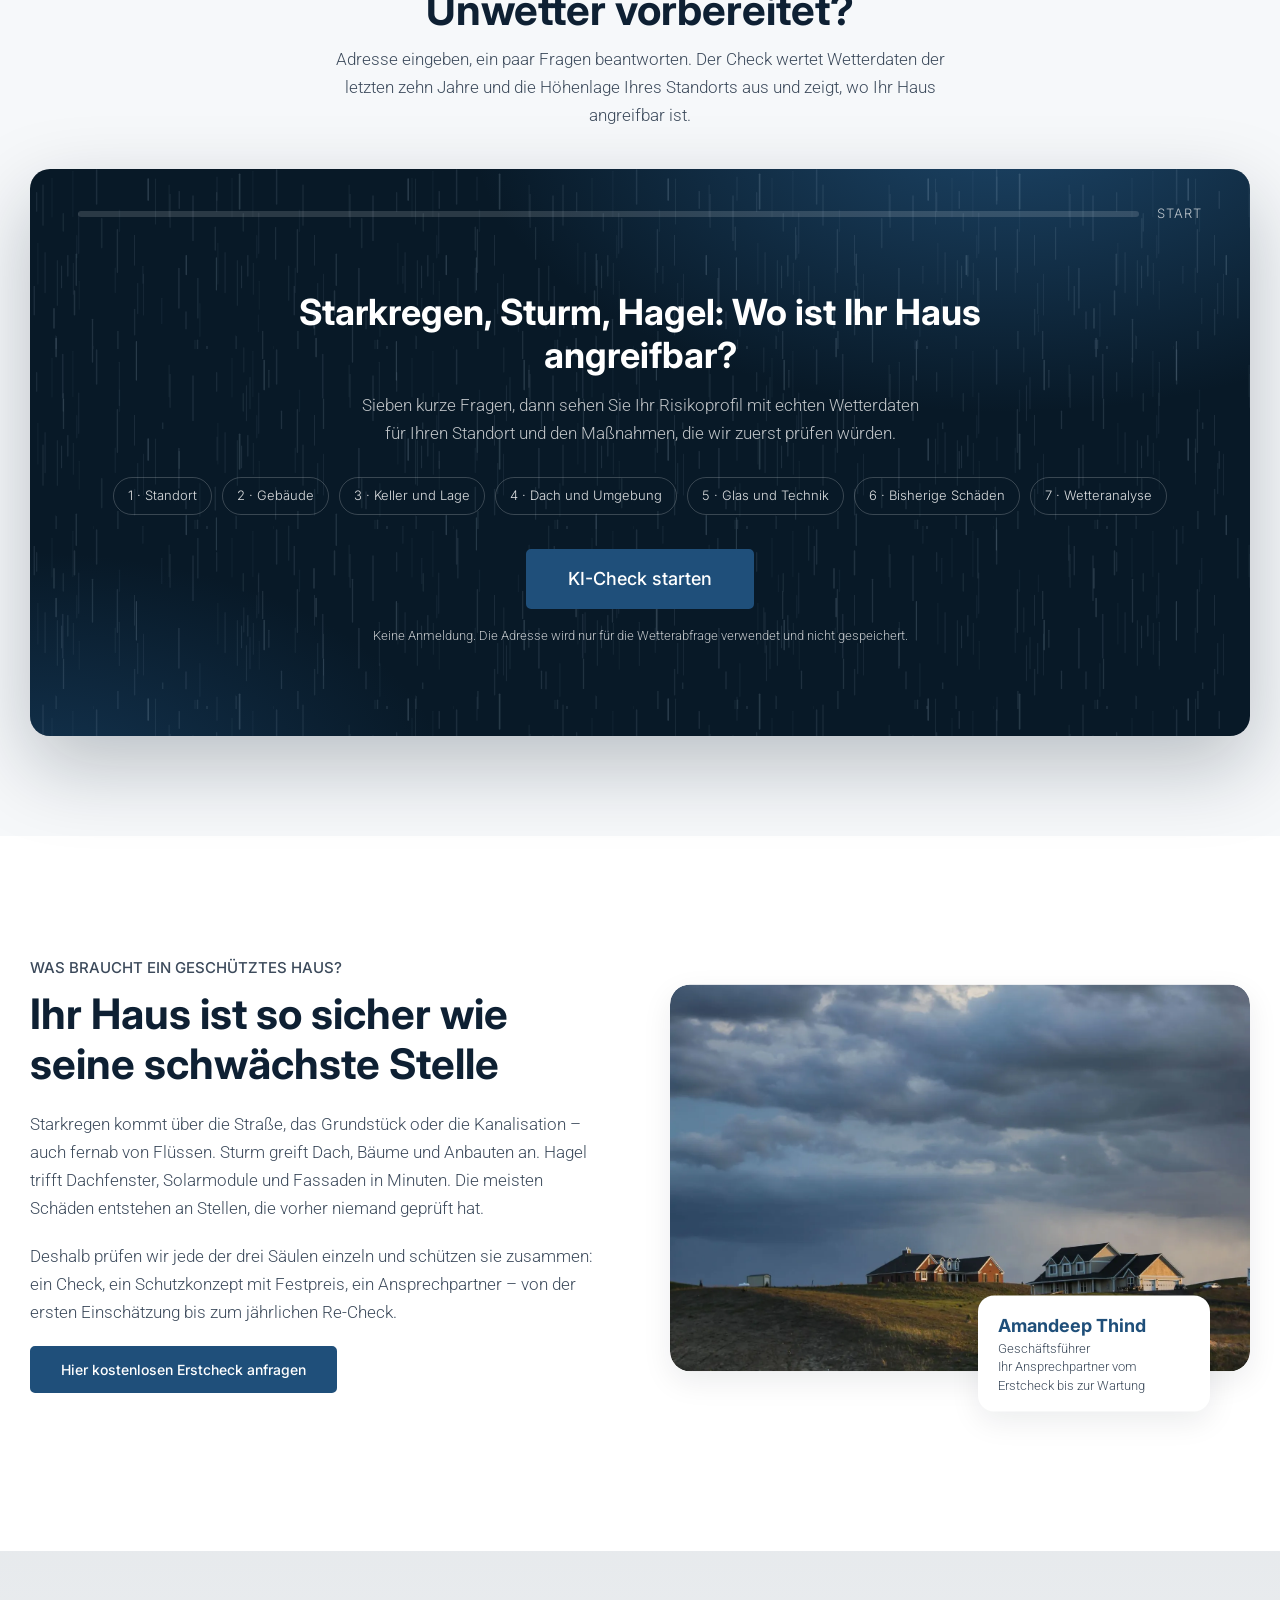
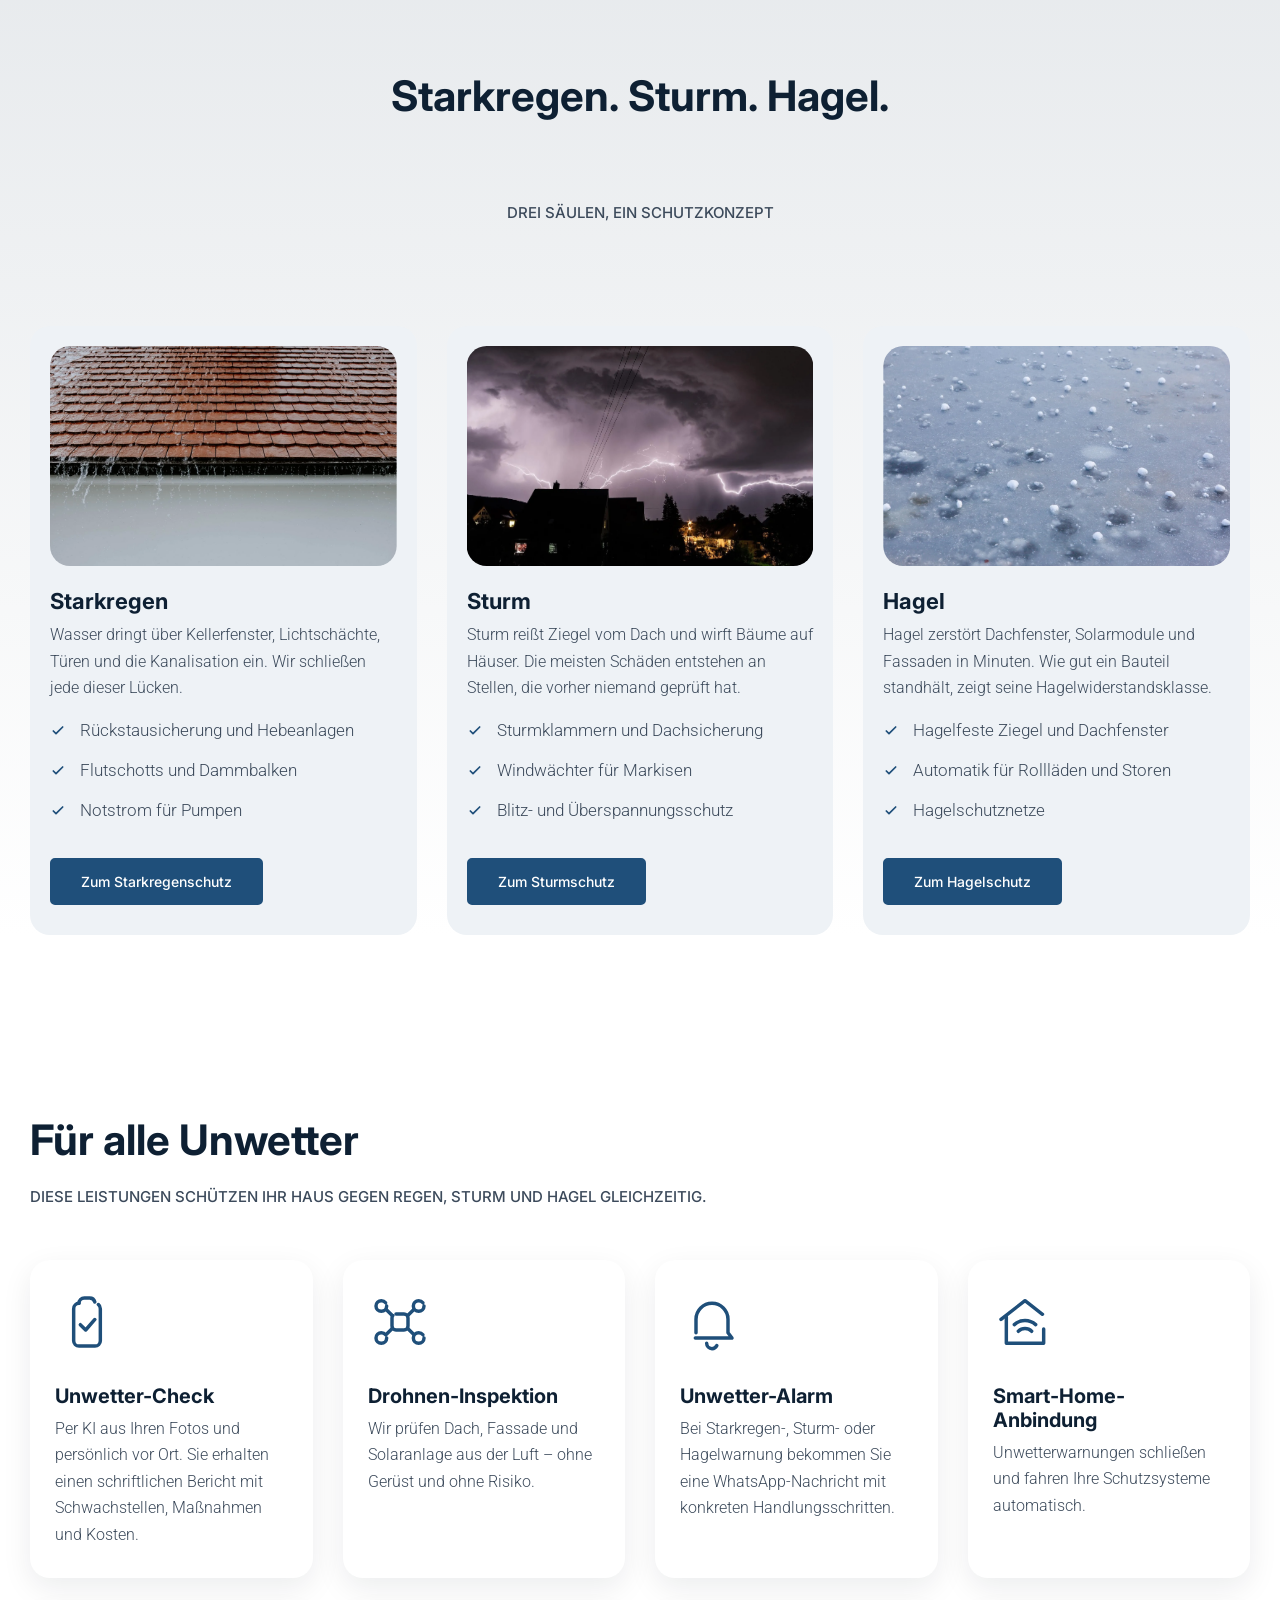
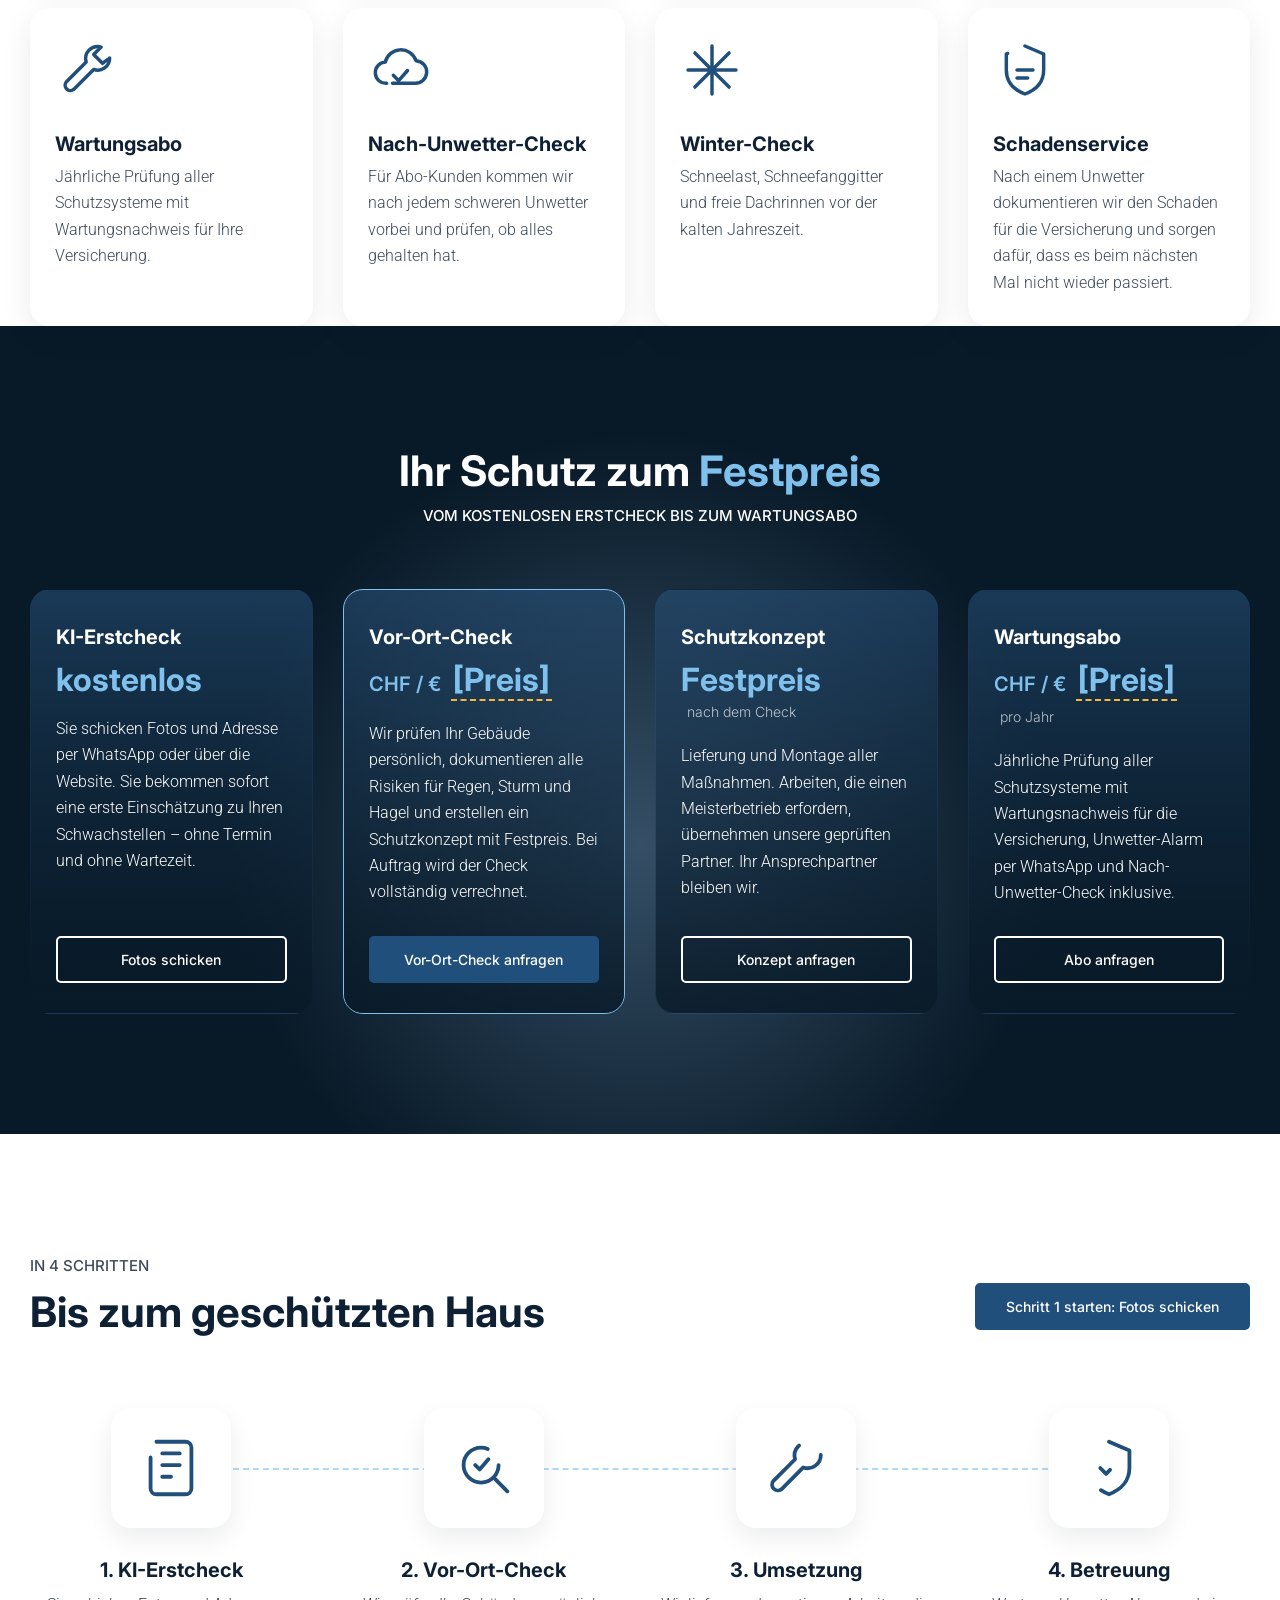
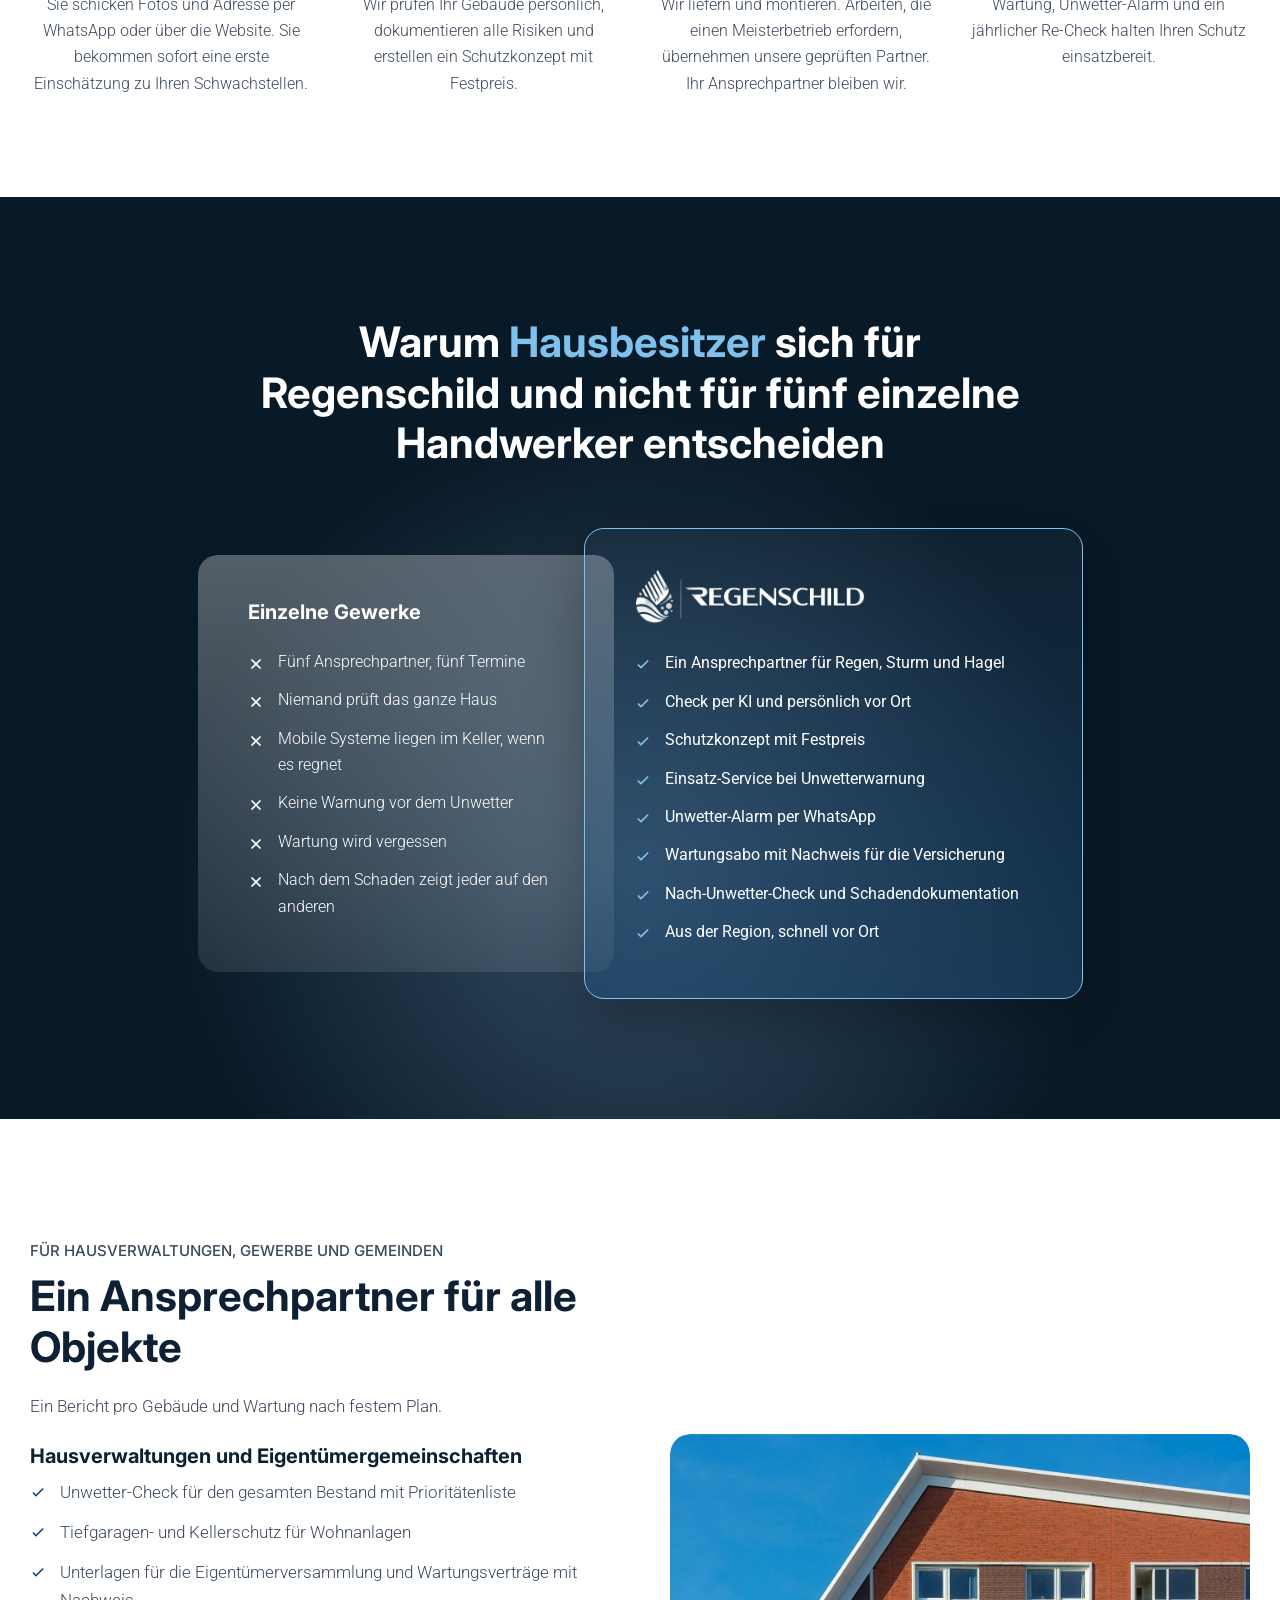
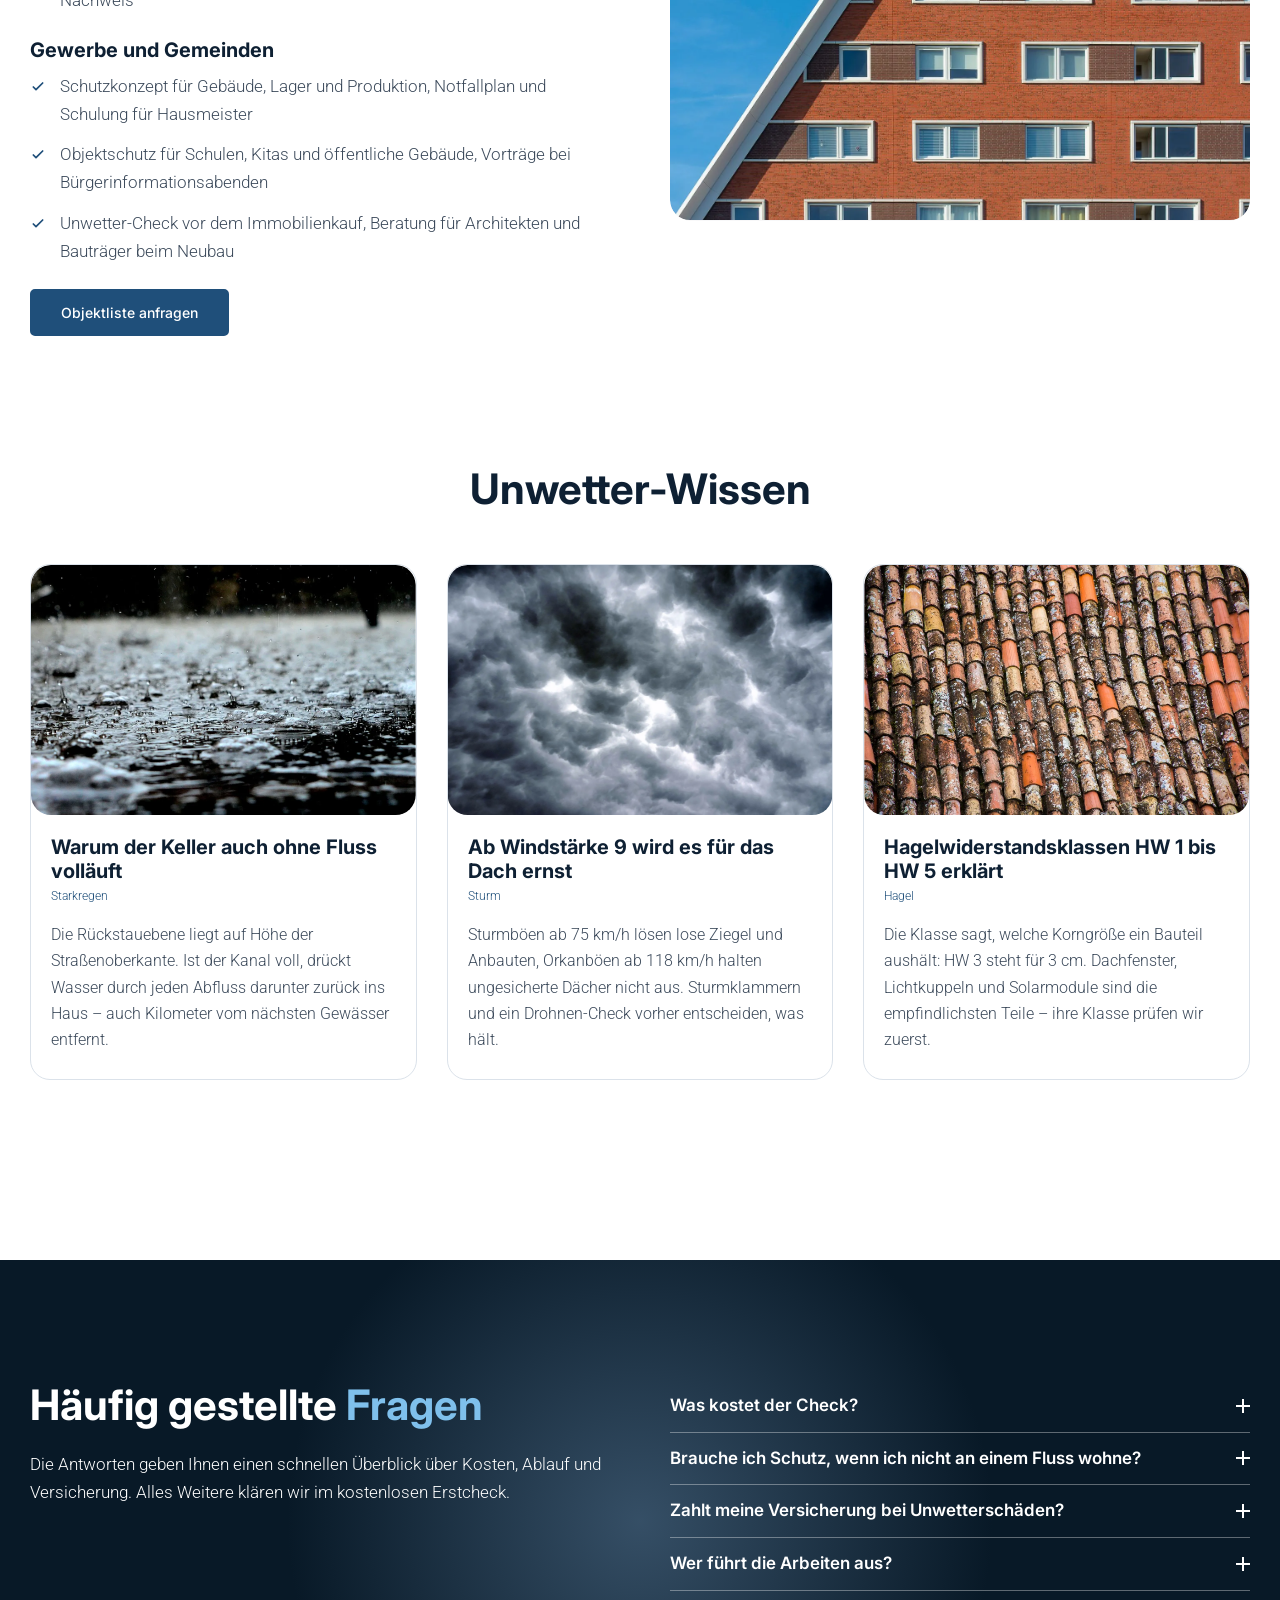
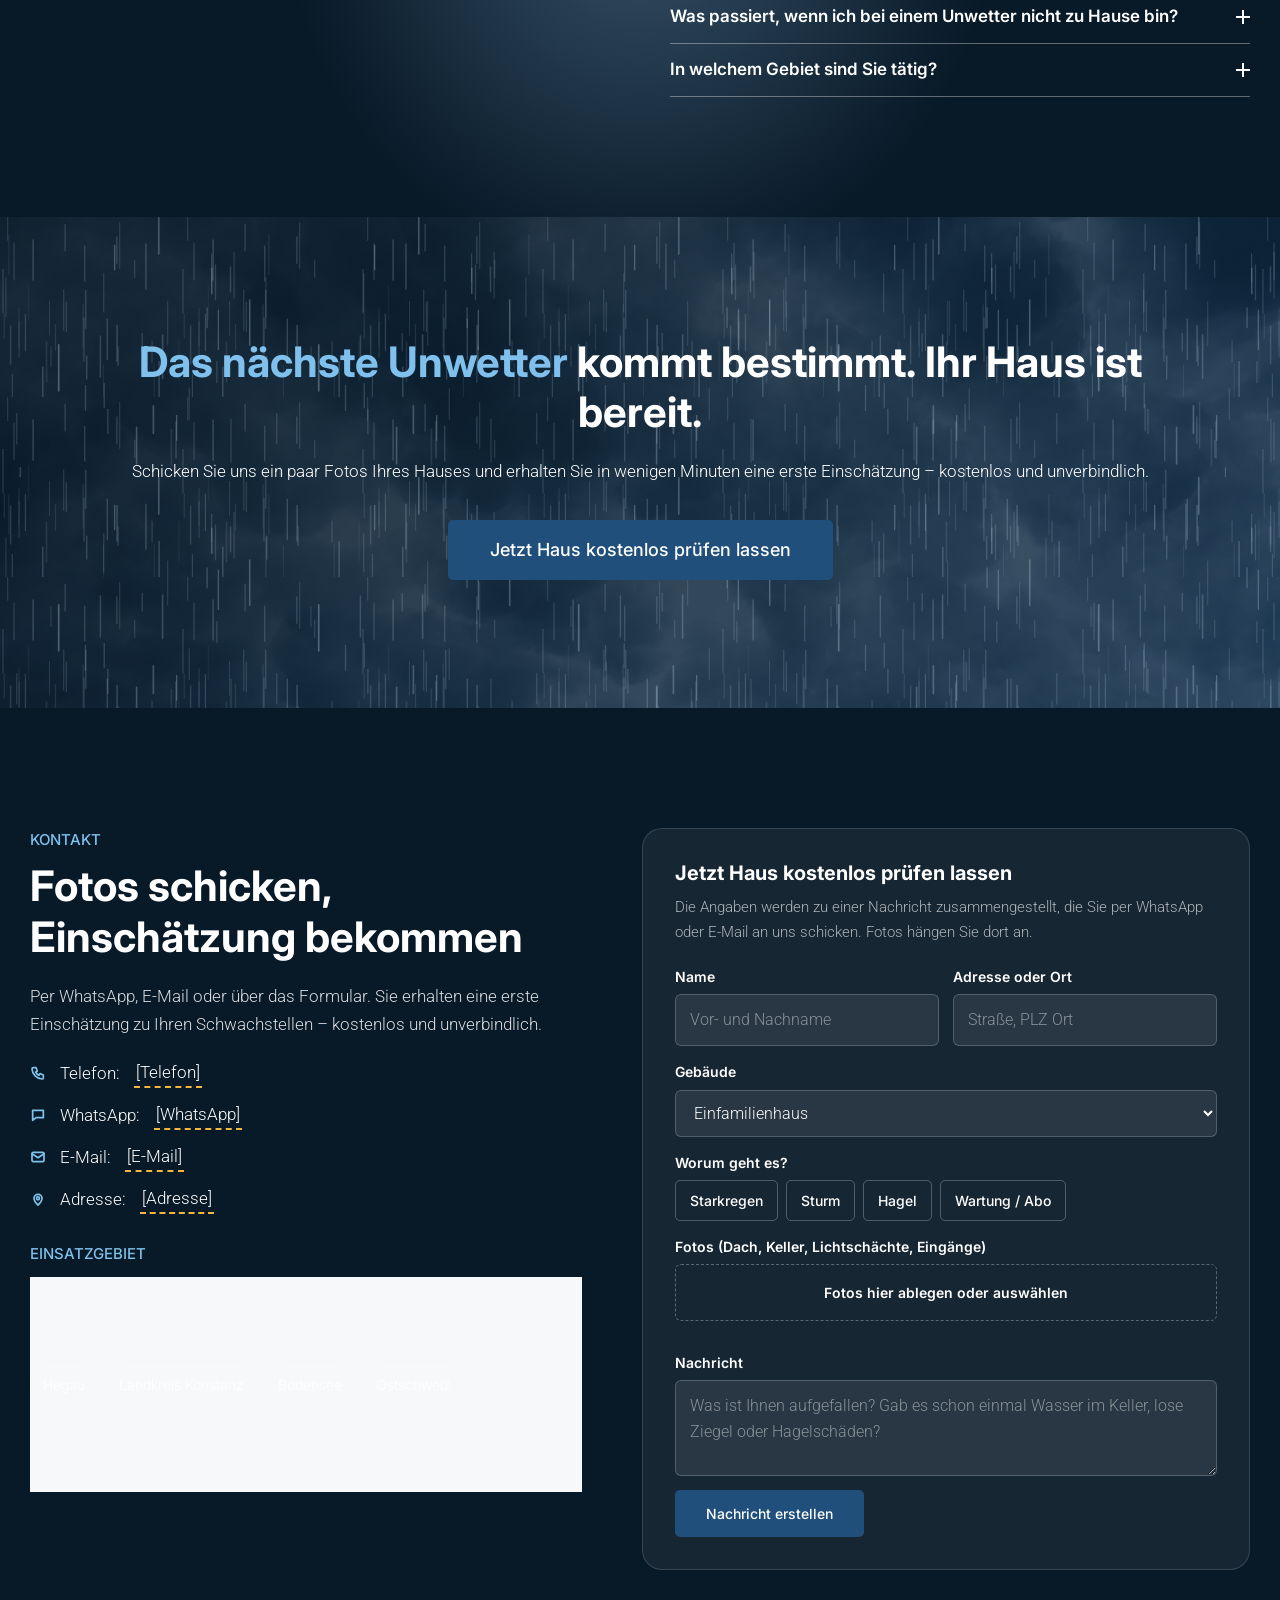
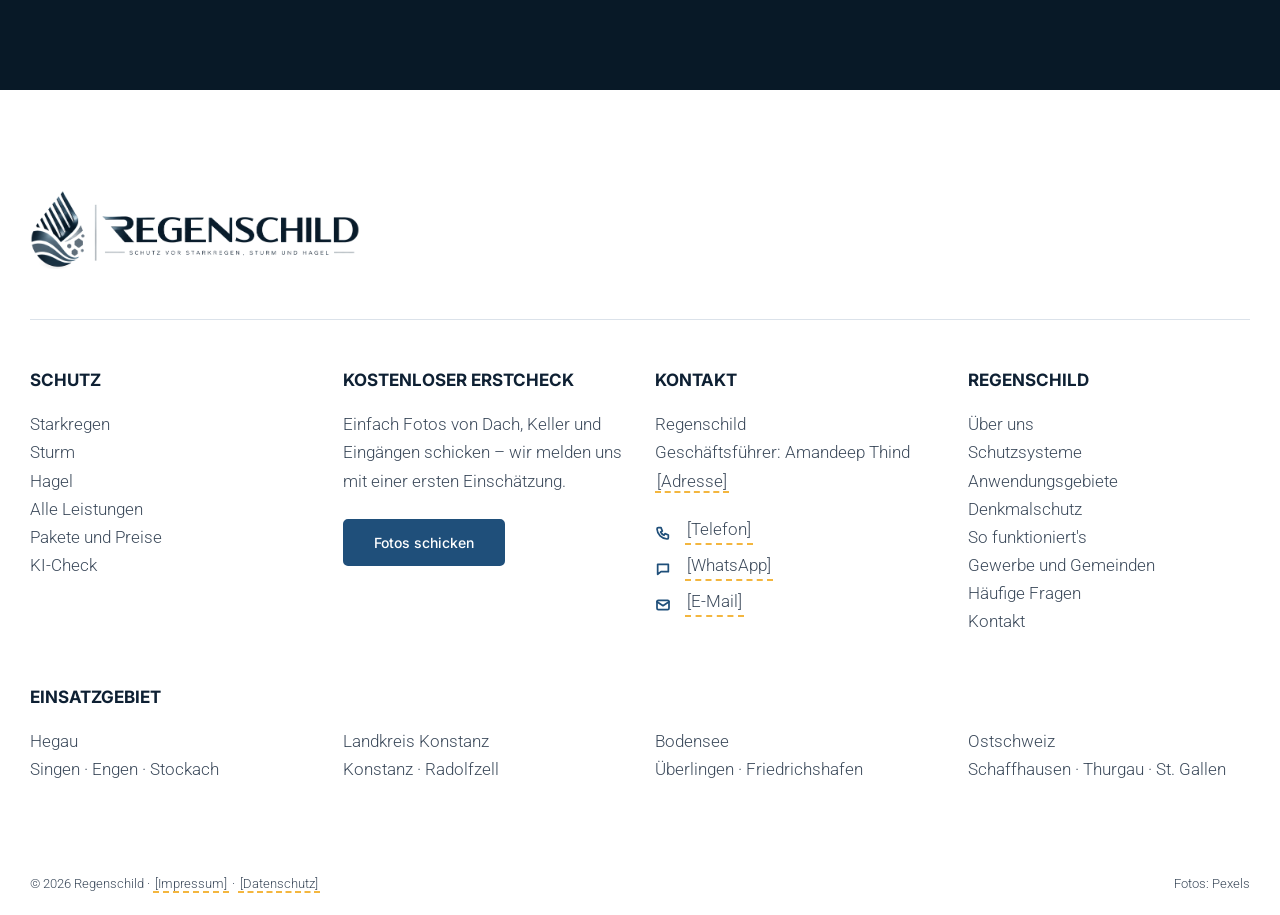
==== commit fda068d3: "Systeme, Anwendungsgebiete, Denkmalschutz, Über uns und KI-Check als Schrittfolge Vier neue Seiten m" ====
--- a/index.html
+++ b/index.html
@@ -23,19 +23,25 @@
       <ul class="menu">
         <li class="menu-item has-sub">
           <a href="starkregen.html"><span>Starkregen</span><svg class="i sub-arrow" viewBox="0 0 24 24" aria-hidden="true"><path d="M6 9l6 6 6-6"/></svg></a>
-          <ul class="sub"><li><a href="starkregen.html#pruefen">Prüfen</a></li><li><a href="starkregen.html#schuetzen">Schützen</a></li><li><a href="starkregen.html#notfall">Im Notfall</a></li></ul>
+          <ul class="sub"><li><a href="starkregen.html#pruefen">Prüfen</a></li><li><a href="starkregen.html#schuetzen">Schützen</a></li><li><a href="starkregen.html#systeme">Systeme</a></li><li><a href="starkregen.html#notfall">Im Notfall</a></li></ul>
         </li>
         <li class="menu-item has-sub">
           <a href="sturm.html"><span>Sturm</span><svg class="i sub-arrow" viewBox="0 0 24 24" aria-hidden="true"><path d="M6 9l6 6 6-6"/></svg></a>
-          <ul class="sub"><li><a href="sturm.html#pruefen">Prüfen</a></li><li><a href="sturm.html#schuetzen">Schützen</a></li><li><a href="sturm.html#notfall">Im Notfall</a></li></ul>
+          <ul class="sub"><li><a href="sturm.html#pruefen">Prüfen</a></li><li><a href="sturm.html#schuetzen">Schützen</a></li><li><a href="sturm.html#systeme">Systeme</a></li><li><a href="sturm.html#notfall">Im Notfall</a></li></ul>
         </li>
         <li class="menu-item has-sub">
           <a href="hagel.html"><span>Hagel</span><svg class="i sub-arrow" viewBox="0 0 24 24" aria-hidden="true"><path d="M6 9l6 6 6-6"/></svg></a>
-          <ul class="sub"><li><a href="hagel.html#pruefen">Prüfen</a></li><li><a href="hagel.html#schuetzen">Schützen</a></li><li><a href="hagel.html#notfall">Im Notfall</a></li></ul>
+          <ul class="sub"><li><a href="hagel.html#pruefen">Prüfen</a></li><li><a href="hagel.html#schuetzen">Schützen</a></li><li><a href="hagel.html#systeme">Systeme</a></li><li><a href="hagel.html#notfall">Im Notfall</a></li></ul>
         </li>
-        <li class="menu-item"><a href="index.html#leistungen"><span>Leistungen</span></a></li>
-        <li class="menu-item"><a href="index.html#pakete"><span>Pakete</span></a></li>
-        <li class="menu-item"><a href="index.html#ablauf"><span>Ablauf</span></a></li>
+        <li class="menu-item has-mega">
+          <a href="systeme.html"><span>Systeme</span><svg class="i sub-arrow" viewBox="0 0 24 24" aria-hidden="true"><path d="M6 9l6 6 6-6"/></svg></a>
+          <div class="mega mega-wide">
+            <div class="mega-col"><div class="mega-title">Schutzsysteme</div><ul><li><a href="systeme.html#starkregen">Für Starkregen</a></li><li><a href="systeme.html#sturm">Für Sturm</a></li><li><a href="systeme.html#hagel">Für Hagel</a></li><li><a href="systeme.html#alle">Für alle Unwetter</a></li></ul></div>
+            <div class="mega-col"><div class="mega-title">Anwendungsgebiete</div><ul><li><a href="anwendungsgebiete.html#keller">Keller und Kellerfenster</a></li><li><a href="anwendungsgebiete.html#haus">Haustür, Fenster, Terrasse</a></li><li><a href="anwendungsgebiete.html#garage">Garage und Einfahrt</a></li><li><a href="anwendungsgebiete.html#areale">Areale und Betriebsgelände</a></li><li><a href="anwendungsgebiete.html#sonder">Sonderanfertigungen</a></li><li><a href="anwendungsgebiete.html#brand">Brandschutz und Havarie</a></li></ul></div>
+            <div class="mega-col"><div class="mega-title">Besondere Gebäude</div><ul><li><a href="denkmalschutz.html">Denkmalschutz</a></li><li><a href="index.html#gewerbe">Gewerbe und Gemeinden</a></li><li><a href="index.html#pakete">Pakete und Preise</a></li></ul></div>
+          </div>
+        </li>
+        <li class="menu-item"><a href="ueber-uns.html"><span>Über uns</span></a></li>
         <li class="menu-item"><a href="index.html#faq"><span>FAQ</span></a></li>
       </ul>
     </nav>
@@ -55,8 +61,8 @@
       <h2 class="hero-title">Schutz vor <span class="accent">Regen, Sturm und Hagel</span></h2>
       <p class="hero-text">Regenschild schützt Häuser und Gebäude in Hegau, am Bodensee und in der Ostschweiz vor Unwetterschäden. Von der Analyse über den Einbau bis zur Wartung – alles aus einer Hand.</p>
       <div class="btn-row">
-        <a class="btn btn-primary" href="#kontakt">Jetzt Haus kostenlos prüfen lassen</a>
-        <a class="btn btn-outline-white" href="#schnellcheck">Schnellcheck starten</a>
+        <a class="btn btn-primary" href="#ki-check">KI-Check starten</a>
+        <a class="btn btn-outline-white" href="#kontakt">Fotos schicken</a>
       </div>
       <p class="hero-text" style="font-size:15px;margin:0">Fotos per WhatsApp schicken, erste Einschätzung in wenigen Minuten.</p>
       <ul class="trust-row">
@@ -93,6 +99,128 @@
       <div class="benefit"><div class="icon-box"><svg viewBox="0 0 24 24" aria-hidden="true"><rect x="3" y="7" width="18" height="13" rx="2"/><path d="M9 7V5a2 2 0 0 1 2-2h2a2 2 0 0 1 2 2v2M3 12h18"/></svg></div><h3>Schutz auch im Urlaub</h3><p>Mobile Systeme schützen nur, wenn jemand sie rechtzeitig einsetzt. Unser Einsatz-Service übernimmt das für Sie.</p></div>
       <div class="benefit"><div class="icon-box"><svg viewBox="0 0 24 24" aria-hidden="true"><path d="M12 3l1.8 5.2L19 10l-5.2 1.8L12 17l-1.8-5.2L5 10l5.2-1.8z"/><path d="M19 16l.8 2.2L22 19l-2.2.8L19 22l-.8-2.2L16 19l2.2-.8z"/></svg></div><h3>Schnelle Einschätzung per KI</h3><p>Fotos schicken genügt für eine erste Bewertung – ohne Termin und ohne Wartezeit.</p></div>
       <div class="benefit"><div class="icon-box"><svg viewBox="0 0 24 24" aria-hidden="true"><path d="M12 3l7 3v6c0 4.5-3 7.5-7 9-4-1.5-7-4.5-7-9V6z"/><path d="M9 12l2 2 4-4"/></svg></div><h3>Betreuung nach dem Einbau</h3><p>Wartung, Alarm und Re-Check sorgen dafür, dass Ihr Schutz auch in fünf Jahren noch funktioniert.</p></div>
+    </div>
+  </div>
+</section>
+
+<!-- KI-CHECK -->
+<section class="kicheck" id="ki-check">
+  <span id="schnellcheck"></span>
+  <div class="container">
+    <p class="kicker">KI-Check · 2 Minuten · kostenlos</p>
+    <h2>Wie gut ist Ihr Haus auf das nächste Unwetter vorbereitet?</h2>
+    <p class="lead">Adresse eingeben, ein paar Fragen beantworten. Der Check wertet Wetterdaten der letzten zehn Jahre und die Höhenlage Ihres Standorts aus und zeigt, wo Ihr Haus angreifbar ist.</p>
+    <div class="wiz" id="wiz">
+      <div class="wiz-inner">
+        <div class="wiz-top"><button class="wiz-back" type="button" id="wizBack" hidden><svg class="i" viewBox="0 0 24 24" aria-hidden="true" style="width:14px;height:14px"><path d="M15 6l-6 6 6 6"/></svg>Zurück</button><div class="wiz-prog" aria-hidden="true"><i id="wizProg"></i></div><span id="wizStep">Start</span></div>
+        <div class="wiz-stage" id="wizStage">
+
+          <div class="wiz-step is-active" data-step="start">
+            <div class="wiz-start">
+              <h3>Starkregen, Sturm, Hagel: Wo ist Ihr Haus angreifbar?</h3>
+              <p>Sieben kurze Fragen, dann sehen Sie Ihr Risikoprofil mit echten Wetterdaten für Ihren Standort und den Maßnahmen, die wir zuerst prüfen würden.</p>
+              <ul class="steps-list"><li>1 · Standort</li><li>2 · Gebäude</li><li>3 · Keller und Lage</li><li>4 · Dach und Umgebung</li><li>5 · Glas und Technik</li><li>6 · Bisherige Schäden</li><li>7 · Wetteranalyse</li></ul>
+              <button class="btn btn-primary btn-lg" type="button" id="wizStart">KI-Check starten</button>
+              <p style="margin-top:16px;font-size:13px">Keine Anmeldung. Die Adresse wird nur für die Wetterabfrage verwendet und nicht gespeichert.</p>
+            </div>
+          </div>
+
+          <div class="wiz-step" data-step="addr">
+            <div class="wiz-q">
+              <p class="kicker">Schritt 1 von 7 · Standort</p>
+              <h3>Wo steht das Gebäude?</h3>
+              <p>Straße und Ort genügen. Wir holen dafür Niederschlag, Sturmböen und Höhenlage der letzten zehn Jahre.</p>
+              <div class="addr-row"><input type="text" id="w-addr" placeholder="z. B. Hauptstraße 12, Singen" autocomplete="off" aria-label="Adresse"><button class="btn btn-primary" type="button" id="w-addrBtn">Suchen</button></div>
+              <ul class="addr-list" id="w-addrList" hidden></ul>
+              <div class="addr-found" id="w-addrFound" hidden><svg class="i" viewBox="0 0 24 24" aria-hidden="true"><path d="M12 21s7-6.5 7-11a7 7 0 0 0-14 0c0 4.5 7 11 7 11z"/><circle cx="12" cy="10" r="2.5"/></svg><div><b id="w-addrName"></b><span id="w-addrMeta"></span></div></div>
+              <p class="addr-skip">Keine Adresse angeben? <button type="button" id="w-addrSkip">Ohne Wetterdaten weiter</button></p>
+            </div>
+          </div>
+
+          <div class="wiz-step" data-step="obj">
+            <div class="wiz-q">
+              <p class="kicker">Schritt 2 von 7 · Gebäude</p>
+              <h3>Um welches Gebäude geht es?</h3>
+              <div class="choices"><label class="choice"><input type="radio" name="w-obj" id="o-efh" value="Einfamilienhaus"><span class="ck"></span><b>Einfamilienhaus</b><small>Auch Doppel- und Reihenhaus</small></label><label class="choice"><input type="radio" name="w-obj" id="o-mfh" value="Mehrfamilienhaus"><span class="ck"></span><b>Mehrfamilienhaus</b><small>Wohnanlage, Hausverwaltung, Eigentümergemeinschaft</small></label><label class="choice"><input type="radio" name="w-obj" id="o-gew" value="Gewerbe"><span class="ck"></span><b>Gewerbe</b><small>Lager, Produktion, Laden, Werkstatt</small></label><label class="choice"><input type="radio" name="w-obj" id="o-oef" value="Öffentliches Gebäude"><span class="ck"></span><b>Öffentliches Gebäude</b><small>Schule, Kita, Rathaus, Gemeinde</small></label><label class="choice"><input type="radio" name="w-obj" id="o-denk" value="Denkmalgeschütztes Gebäude"><span class="ck"></span><b>Denkmalgeschützt</b><small>Historisches Gebäude mit Auflagen</small></label><label class="choice"><input type="radio" name="w-obj" id="o-kauf" value="Immobilienkauf"><span class="ck"></span><b>Vor dem Kauf</b><small>Objekt, das Sie kaufen möchten</small></label></div>
+            </div>
+          </div>
+
+          <div class="wiz-step" data-step="keller">
+            <div class="wiz-q">
+              <p class="kicker">Schritt 3 von 7 · Keller und Lage</p>
+              <h3>Was trifft auf Keller und Grundstück zu?</h3>
+              <p>Mehrfachauswahl möglich.</p>
+              <div class="choices"><label class="choice"><input type="checkbox" id="c-keller" data-r="3" data-tip="Rückstausicherung und wasserdichte Kellerfenster prüfen" data-sys="dichtschott,rueckstau"><span class="ck"></span><b>Keller oder Souterrain</b><small>Wohn- oder Nutzräume unter Straßenniveau</small></label><label class="choice"><input type="checkbox" id="c-licht" data-r="3" data-tip="Druckwasserdichte Lichtschachtabdeckungen" data-sys="kellerluken,dichtschott"><span class="ck"></span><b>Lichtschächte oder Kellerfenster</b><small>Öffnungen, über die Wasser eindringen kann</small></label><label class="choice"><input type="checkbox" id="c-hang" data-r="3" data-tip="Schwellen, Barrieren und Entwässerung am Grundstück" data-sys="dammbalken,flutwand"><span class="ck"></span><b>Tiefer als die Straße oder am Hang</b><small>Wasser läuft auf das Grundstück zu</small></label><label class="choice"><input type="checkbox" id="c-rueckstau" data-r="2" data-tip="Kanal-TV-Inspektion und Rückstausicherung" data-sys="rueckstau"><span class="ck"></span><b>Rückstauklappe fehlt oder unbekannt</b><small>Schutz gegen Wasser aus dem Kanal</small></label><label class="choice"><input type="checkbox" id="c-garage" data-r="2" data-tip="Klappschott oder Dammbalken am Garagentor" data-sys="klappschott,dammbalken"><span class="ck"></span><b>Tiefgarage oder Garage mit Gefälle</b><small>Einfahrt fällt zum Tor hin ab</small></label><label class="choice"><input type="checkbox" id="c-none1" data-none="1"><span class="ck"></span><b>Nichts davon</b><small>Weiter zur nächsten Frage</small></label></div>
+            </div>
+          </div>
+
+          <div class="wiz-step" data-step="dach">
+            <div class="wiz-q">
+              <p class="kicker">Schritt 4 von 7 · Dach und Umgebung</p>
+              <h3>Was trifft auf Dach und Umgebung zu?</h3>
+              <p>Mehrfachauswahl möglich.</p>
+              <div class="choices"><label class="choice"><input type="checkbox" id="c-dach" data-s="3" data-h="2" data-tip="Sturm-Check per Drohne, Sturmklammern nachrüsten" data-sys="sturmklammern"><span class="ck"></span><b>Dach älter als 20 Jahre</b><small>Oder Zustand unbekannt</small></label><label class="choice"><input type="checkbox" id="c-baeume" data-s="3" data-tip="Baumpflege und Rückschnitt am Haus"><span class="ck"></span><b>Große Bäume in Hausnähe</b><small>Näher als eine Baumlänge am Gebäude</small></label><label class="choice"><input type="checkbox" id="c-markise" data-s="2" data-tip="Windwächter für Markisen und Raffstores" data-sys="windwaechter"><span class="ck"></span><b>Markise oder Raffstores ohne Windwächter</b><small>Fahren bei Sturm nicht automatisch ein</small></label><label class="choice"><input type="checkbox" id="c-carport" data-s="1" data-tip="Carport, Gartenhaus und lose Teile sichern"><span class="ck"></span><b>Carport, Gartenhaus oder Pergola</b><small>Leichte Anbauten auf dem Grundstück</small></label><label class="choice"><input type="checkbox" id="c-none2" data-none="1"><span class="ck"></span><b>Nichts davon</b><small>Weiter zur nächsten Frage</small></label></div>
+            </div>
+          </div>
+
+          <div class="wiz-step" data-step="technik">
+            <div class="wiz-q">
+              <p class="kicker">Schritt 5 von 7 · Glas und Technik</p>
+              <h3>Was ist am Haus empfindlich gegen Hagel?</h3>
+              <p>Mehrfachauswahl möglich.</p>
+              <div class="choices"><label class="choice"><input type="checkbox" id="c-solar" data-h="3" data-tip="Hagelwiderstandsklasse der Solarmodule prüfen" data-sys="hagelschutz"><span class="ck"></span><b>Solaranlage auf dem Dach</b><small>Photovoltaik oder Solarthermie</small></label><label class="choice"><input type="checkbox" id="c-fenster" data-h="2" data-tip="Hagelfeste Dachfenster und Lichtkuppeln" data-sys="hagelschutz"><span class="ck"></span><b>Dachfenster oder Lichtkuppeln</b><small>Glasflächen in der Dachebene</small></label><label class="choice"><input type="checkbox" id="c-winter" data-h="2" data-tip="Hagelschutznetze für Wintergarten und Gewächshaus" data-sys="hagelschutz"><span class="ck"></span><b>Wintergarten oder Gewächshaus</b><small>Große Glasflächen am Boden</small></label><label class="choice"><input type="checkbox" id="c-auto" data-h="1" data-tip="Carport mit Hagelschutz fürs Auto"><span class="ck"></span><b>Auto steht im Freien</b><small>Kein Carport, keine Garage</small></label><label class="choice"><input type="checkbox" id="c-none3" data-none="1"><span class="ck"></span><b>Nichts davon</b><small>Weiter zur nächsten Frage</small></label></div>
+            </div>
+          </div>
+
+          <div class="wiz-step" data-step="past">
+            <div class="wiz-q">
+              <p class="kicker">Schritt 6 von 7 · Bisherige Schäden</p>
+              <h3>Gab es schon einmal Unwetterschäden?</h3>
+              <p>Vergangene Schäden sind der beste Hinweis auf die nächsten.</p>
+              <div class="choices"><label class="choice"><input type="checkbox" id="p-wasser" data-r="2" data-tip="Eintrittsweg des letzten Wasserschadens klären" data-sys="rueckstau,dichtschott"><span class="ck"></span><b>Wasser im Keller</b><small>Durch Starkregen, Rückstau oder Grundwasser</small></label><label class="choice"><input type="checkbox" id="p-sturm" data-s="2" data-tip="Dach nach Sturmschaden auf lose Teile prüfen" data-sys="sturmklammern"><span class="ck"></span><b>Sturmschaden am Dach</b><small>Ziegel, Antenne, Anbauten</small></label><label class="choice"><input type="checkbox" id="p-hagel" data-h="2" data-tip="Beschädigte Teile hagelfest ersetzen" data-sys="hagelschutz"><span class="ck"></span><b>Hagelschaden</b><small>Fenster, Rollläden, Fassade, Auto</small></label><label class="choice"><input type="checkbox" id="p-nachbar" data-r="1" data-s="1" data-h="1" data-tip="Erfahrungen aus der Nachbarschaft in den Check einbeziehen"><span class="ck"></span><b>Nachbarn hatten Schäden</b><small>Im selben Ort oder derselben Straße</small></label><label class="choice"><input type="checkbox" id="p-none" data-none="1"><span class="ck"></span><b>Nichts davon</b><small>Weiter zur nächsten Frage</small></label></div>
+            </div>
+          </div>
+
+          <div class="wiz-step" data-step="scan">
+            <div class="scan">
+              <div class="scan-icon"><svg viewBox="0 0 24 24" aria-hidden="true"><path d="M7 16a4 4 0 0 1-1-7.9A6 6 0 0 1 17.5 7 4.5 4.5 0 0 1 17 16"/><path d="M9 16l-1 4M13 16l-1 4M17 16l-1 4"/></svg></div>
+              <h3 style="color:#fff;margin-bottom:14px">Schritt 7 von 7 · Wetteranalyse läuft</h3>
+              <ul class="scan-lines" id="scanLines">
+                <li><span class="dot"></span><span>Standort bestimmen</span></li>
+                <li><span class="dot"></span><span>Niederschlag der letzten zehn Jahre laden</span></li>
+                <li><span class="dot"></span><span>Sturmböen auswerten</span></li>
+                <li><span class="dot"></span><span>Höhenlage mit der Umgebung vergleichen</span></li>
+                <li><span class="dot"></span><span>Ihre Antworten mit den Wetterdaten verrechnen</span></li>
+              </ul>
+            </div>
+          </div>
+
+          <div class="wiz-step" data-step="result">
+            <div class="res-grid">
+              <div>
+                <div class="res-head"><h3>Ihr Risikoprofil</h3><span class="res-place" id="resPlace"></span></div>
+                <p id="resultHint" style="color:rgba(255,255,255,.7);margin-bottom:10px"></p>
+                <div class="gauge"><div class="gauge-head"><span>Starkregen</span><span class="lvl lvl--0" id="lvl-r">offen</span></div><div class="gauge-bar"><div class="gauge-fill" id="bar-r"></div></div></div>
+                <div class="gauge"><div class="gauge-head"><span>Sturm</span><span class="lvl lvl--0" id="lvl-s">offen</span></div><div class="gauge-bar"><div class="gauge-fill" id="bar-s"></div></div></div>
+                <div class="gauge"><div class="gauge-head"><span>Hagel</span><span class="lvl lvl--0" id="lvl-h">offen</span></div><div class="gauge-bar"><div class="gauge-fill" id="bar-h"></div></div></div>
+                <div class="wfacts" id="wfacts"></div>
+                <div class="events" id="events"></div>
+              </div>
+              <div class="res-side">
+                <h4>Das würden wir zuerst prüfen</h4>
+                <ul id="recList"><li>Ihre Empfehlungen erscheinen hier.</li></ul>
+                <button class="btn btn-primary" type="button" id="toInquiry">Ergebnis in Anfrage übernehmen</button>
+                <a class="btn btn-outline-white" href="#kontakt">Fotos schicken</a>
+                <div class="res-sys" id="resSys"></div>
+                <p class="res-note">Ersteinschätzung aus Ihren Angaben, Wetterarchiv (Open-Meteo, ERA5) und Höhenmodell. Hagel lässt sich aus Archivdaten nur über Gewittertage abschätzen. Der Vor-Ort-Check entscheidet.</p>
+                <button class="wiz-back" type="button" id="wizRestart" style="margin-top:6px">Check neu starten</button>
+              </div>
+            </div>
+          </div>
+
+        </div>
+        <div class="wiz-nav" id="wizNav" hidden><button class="btn btn-primary" type="button" id="wizNext">Weiter</button><span class="hint" id="wizHint"></span></div>
+      </div>
     </div>
   </div>
 </section>
@@ -258,57 +386,6 @@
           <li><svg class="i" viewBox="0 0 24 24" aria-hidden="true"><path d="M5 12l4 4L19 6"/></svg>Nach-Unwetter-Check und Schadendokumentation</li>
           <li><svg class="i" viewBox="0 0 24 24" aria-hidden="true"><path d="M5 12l4 4L19 6"/></svg>Aus der Region, schnell vor Ort</li>
         </ul>
-      </div>
-    </div>
-  </div>
-</section>
-
-<!-- SCHNELLCHECK -->
-<section class="section casestudy" id="schnellcheck">
-  <div class="container">
-    <h2>Wo ist Ihr Haus angreifbar?</h2>
-    <p class="kicker">Schnellcheck · 1 Minute · Kreuzen Sie an, was auf Ihr Gebäude zutrifft.</p>
-    <div class="case-card" style="margin-top:30px">
-      <form class="check-form case-left" id="checkForm">
-        <fieldset>
-          <legend><span class="dot"></span>Gebäude und Lage</legend>
-          <div class="opts">
-            <label class="opt"><input type="checkbox" id="c-keller" data-r="3" data-tip="Rückstausicherung und wasserdichte Kellerfenster prüfen"><span class="box"></span><span>Keller oder Souterrain</span></label>
-            <label class="opt"><input type="checkbox" id="c-licht" data-r="3" data-tip="Druckwasserdichte Lichtschachtabdeckungen"><span class="box"></span><span>Lichtschächte oder Kellerfenster</span></label>
-            <label class="opt"><input type="checkbox" id="c-hang" data-r="3" data-tip="Schwellen, Barrieren und Entwässerung am Grundstück"><span class="box"></span><span>Grundstück tiefer als die Straße oder am Hang</span></label>
-            <label class="opt"><input type="checkbox" id="c-rueckstau" data-r="2" data-tip="Kanal-TV-Inspektion und Rückstausicherung"><span class="box"></span><span>Rückstauklappe fehlt oder ist unbekannt</span></label>
-            <label class="opt"><input type="checkbox" id="c-garage" data-r="2" data-tip="Flutschott oder Dammbalken am Garagentor"><span class="box"></span><span>Tiefgarage oder Garage mit Gefälle</span></label>
-          </div>
-        </fieldset>
-        <fieldset>
-          <legend><span class="dot"></span>Dach und Umgebung</legend>
-          <div class="opts">
-            <label class="opt"><input type="checkbox" id="c-dach" data-s="3" data-h="2" data-tip="Sturm-Check per Drohne, Sturmklammern nachrüsten"><span class="box"></span><span>Dach älter als 20 Jahre</span></label>
-            <label class="opt"><input type="checkbox" id="c-baeume" data-s="3" data-tip="Baumpflege und Rückschnitt am Haus"><span class="box"></span><span>Große Bäume in Hausnähe</span></label>
-            <label class="opt"><input type="checkbox" id="c-markise" data-s="2" data-tip="Windwächter für Markisen und Raffstores"><span class="box"></span><span>Markise oder Raffstores ohne Windwächter</span></label>
-            <label class="opt"><input type="checkbox" id="c-carport" data-s="1" data-tip="Carport, Gartenhaus und lose Teile sichern"><span class="box"></span><span>Carport, Gartenhaus oder Pergola</span></label>
-          </div>
-        </fieldset>
-        <fieldset>
-          <legend><span class="dot"></span>Dachfenster und Technik</legend>
-          <div class="opts">
-            <label class="opt"><input type="checkbox" id="c-solar" data-h="3" data-tip="Hagelwiderstandsklasse der Solarmodule prüfen"><span class="box"></span><span>Solaranlage auf dem Dach</span></label>
-            <label class="opt"><input type="checkbox" id="c-fenster" data-h="2" data-tip="Hagelfeste Dachfenster und Lichtkuppeln"><span class="box"></span><span>Dachfenster oder Lichtkuppeln</span></label>
-            <label class="opt"><input type="checkbox" id="c-winter" data-h="2" data-tip="Hagelschutznetze für Wintergarten und Gewächshaus"><span class="box"></span><span>Wintergarten oder Gewächshaus</span></label>
-            <label class="opt"><input type="checkbox" id="c-auto" data-h="1" data-tip="Carport mit Hagelschutz fürs Auto"><span class="box"></span><span>Auto steht im Freien</span></label>
-          </div>
-        </fieldset>
-      </form>
-      <div class="case-right">
-        <div class="result" id="result" aria-live="polite">
-          <h3>Ihr Risikoprofil</h3>
-          <p id="resultHint">Noch nichts angekreuzt. Jede Auswahl verändert die Balken sofort.</p>
-          <div class="gauge"><div class="gauge-head"><span>Starkregen</span><span class="lvl lvl--0" id="lvl-r">offen</span></div><div class="gauge-bar"><div class="gauge-fill" id="bar-r"></div></div></div>
-          <div class="gauge"><div class="gauge-head"><span>Sturm</span><span class="lvl lvl--0" id="lvl-s">offen</span></div><div class="gauge-bar"><div class="gauge-fill" id="bar-s"></div></div></div>
-          <div class="gauge"><div class="gauge-head"><span>Hagel</span><span class="lvl lvl--0" id="lvl-h">offen</span></div><div class="gauge-bar"><div class="gauge-fill" id="bar-h"></div></div></div>
-          <div class="recs"><h4>Das würden wir zuerst prüfen</h4><ul id="recList"><li class="empty">Ihre Empfehlungen erscheinen hier.</li></ul></div>
-          <button class="btn btn-primary" type="button" id="toInquiry">Ergebnis in Anfrage übernehmen</button>
-        </div>
       </div>
     </div>
   </div>
@@ -457,7 +534,8 @@
           <a href="sturm.html">Sturm</a><br>
           <a href="hagel.html">Hagel</a><br>
           <a href="index.html#leistungen">Alle Leistungen</a><br>
-          <a href="index.html#pakete">Pakete und Preise</a>
+          <a href="index.html#pakete">Pakete und Preise</a><br>
+          <a href="index.html#ki-check">KI-Check</a>
         </p>
       </div>
       <div class="footer-col">
@@ -477,8 +555,11 @@
       <div class="footer-col">
         <h4>Regenschild</h4>
         <p class="links">
+          <a href="ueber-uns.html">Über uns</a><br>
+          <a href="systeme.html">Schutzsysteme</a><br>
+          <a href="anwendungsgebiete.html">Anwendungsgebiete</a><br>
+          <a href="denkmalschutz.html">Denkmalschutz</a><br>
           <a href="index.html#ablauf">So funktioniert's</a><br>
-          <a href="index.html#vergleich">Warum Regenschild</a><br>
           <a href="index.html#gewerbe">Gewerbe und Gemeinden</a><br>
           <a href="index.html#faq">Häufige Fragen</a><br>
           <a href="index.html#kontakt">Kontakt</a>
@@ -505,12 +586,12 @@
   <a href="index.html#kontakt"><i><svg class="i" viewBox="0 0 24 24" aria-hidden="true"><path d="M5 4h4l2 5-2.5 1.5a11 11 0 0 0 5 5L15 13l5 2v4a2 2 0 0 1-2 2A16 16 0 0 1 3 6a2 2 0 0 1 2-2z"/></svg></i><span>Jetzt anrufen</span></a>
   <a href="index.html#kontakt"><i><svg class="i" viewBox="0 0 24 24" aria-hidden="true"><rect x="3" y="5" width="18" height="14" rx="2"/><path d="M3 7l9 6 9-6"/></svg></i><span>E-Mail schreiben</span></a>
   <a href="index.html#kontakt"><i><svg class="i" viewBox="0 0 24 24" aria-hidden="true"><path d="M4 5h16v11H9l-5 4z"/></svg></i><span>Fotos per WhatsApp</span></a>
-  <a href="index.html#schnellcheck"><i><svg class="i" viewBox="0 0 24 24" aria-hidden="true"><path d="M9.5 13l2 2 3.5-4"/><rect x="5" y="3" width="14" height="18" rx="2"/></svg></i><span>Schnellcheck</span></a>
+  <a href="index.html#ki-check"><i><svg class="i" viewBox="0 0 24 24" aria-hidden="true"><path d="M9.5 13l2 2 3.5-4"/><rect x="5" y="3" width="14" height="18" rx="2"/></svg></i><span>KI-Check</span></a>
 </aside>
 <div class="mobile-bar" aria-label="Schnellkontakt mobil">
   <a href="index.html#kontakt"><svg class="i" viewBox="0 0 24 24" aria-hidden="true"><path d="M5 4h4l2 5-2.5 1.5a11 11 0 0 0 5 5L15 13l5 2v4a2 2 0 0 1-2 2A16 16 0 0 1 3 6a2 2 0 0 1 2-2z"/></svg>Telefon</a>
   <a href="index.html#kontakt"><svg class="i" viewBox="0 0 24 24" aria-hidden="true"><path d="M4 5h16v11H9l-5 4z"/></svg>Kontakt</a>
-  <a href="index.html#schnellcheck"><svg class="i" viewBox="0 0 24 24" aria-hidden="true"><path d="M9.5 13l2 2 3.5-4"/><rect x="5" y="3" width="14" height="18" rx="2"/></svg>Haus prüfen</a>
+  <a href="index.html#ki-check"><svg class="i" viewBox="0 0 24 24" aria-hidden="true"><path d="M9.5 13l2 2 3.5-4"/><rect x="5" y="3" width="14" height="18" rx="2"/></svg>Haus prüfen</a>
 </div>
 <a href="#" class="to-top" id="to-top" aria-label="Nach oben"><svg class="i" viewBox="0 0 24 24" aria-hidden="true"><path d="M6 15l6-6 6 6"/></svg></a>
 <!--/FOOTER-->
--- a/css/regenschild.css
+++ b/css/regenschild.css
@@ -1283,3 +1283,201 @@
   .sw > span, .wipe, .wipe img, img.wipe { transform: none !important; clip-path: none !important; transition: none !important; }
   .btn::after { display: none; }
 }
+
+/* ==========================================================================
+   KI-Check als Schrittfolge
+   ========================================================================== */
+.kicheck { padding: 100px 0; background: var(--c-grey-1); }
+.kicheck .kicker, .kicheck h2 { text-align: center; }
+.kicheck h2 { max-width: 760px; margin: 0 auto 10px; }
+.kicheck .lead { text-align: center; max-width: 640px; margin: 0 auto 40px; }
+.wiz { position: relative; overflow: hidden; border-radius: var(--radius); background: var(--c-dark); color: #fff; box-shadow: 0 30px 80px rgba(8, 25, 39, 0.25); }
+.wiz::before { content: ""; position: absolute; inset: 0; background: radial-gradient(900px 500px at 80% -10%, rgba(46, 106, 158, 0.55), transparent 60%), radial-gradient(700px 400px at 0% 110%, rgba(31, 79, 122, 0.5), transparent 60%); pointer-events: none; }
+.wiz > .container { position: relative; z-index: 2; }
+.wiz-inner { position: relative; z-index: 2; padding: 34px 48px 40px; }
+.wiz-top { display: flex; align-items: center; gap: 18px; margin-bottom: 26px; font-family: var(--font-head); font-size: 13px; letter-spacing: .08em; text-transform: uppercase; color: rgba(255, 255, 255, 0.7); }
+.wiz-prog { flex: 1 1 auto; height: 6px; border-radius: 999px; background: rgba(255, 255, 255, 0.14); overflow: hidden; }
+.wiz-prog i { display: block; height: 100%; width: 0; border-radius: inherit; background: linear-gradient(90deg, var(--c-teal-2), var(--c-mint)); transition: width .6s cubic-bezier(.2, .8, .2, 1); }
+.wiz-back { background: none; border: 1px solid rgba(255, 255, 255, 0.25); color: #fff; border-radius: 999px; padding: 6px 14px; font: inherit; cursor: pointer; display: inline-flex; align-items: center; gap: 6px; transition: background .2s; }
+.wiz-back:hover { background: rgba(255, 255, 255, 0.1); }
+.wiz-back[hidden] { display: none; }
+.wiz-stage { min-height: 420px; }
+.wiz-step { display: none; }
+.wiz-step.is-active { display: block; animation: wiz-in .6s cubic-bezier(.2, .7, .2, 1) both; }
+.wiz-step.is-back { animation-name: wiz-in-back; }
+@keyframes wiz-in { from { opacity: 0; transform: translateX(60px); } to { opacity: 1; transform: none; } }
+@keyframes wiz-in-back { from { opacity: 0; transform: translateX(-60px); } to { opacity: 1; transform: none; } }
+.wiz-q { max-width: 760px; }
+.wiz-q .kicker { text-align: left; color: var(--c-mint); margin-bottom: 10px; }
+.wiz-q h3 { color: #fff; font-size: 30px; line-height: 1.2; margin-bottom: 10px; }
+.wiz-q p { color: rgba(255, 255, 255, 0.75); margin-bottom: 26px; }
+.wiz-start { text-align: center; padding: 40px 0 20px; }
+.wiz-start h3 { font-size: 36px; color: #fff; max-width: 700px; margin: 0 auto 14px; }
+.wiz-start p { color: rgba(255, 255, 255, 0.75); max-width: 560px; margin: 0 auto 30px; }
+.wiz-start .steps-list { display: flex; flex-wrap: wrap; justify-content: center; gap: 10px; margin: 0 0 34px; padding: 0; list-style: none; }
+.wiz-start .steps-list li { font-family: var(--font-head); font-size: 13px; padding: 7px 14px; border-radius: 999px; border: 1px solid rgba(255, 255, 255, 0.2); color: rgba(255, 255, 255, 0.85); }
+.choices { display: grid; grid-template-columns: repeat(3, 1fr); gap: 12px; }
+.choices.cols-2 { grid-template-columns: repeat(2, 1fr); }
+.choice { position: relative; display: flex; flex-direction: column; gap: 6px; padding: 18px 18px 16px 52px; border-radius: 14px; background: rgba(255, 255, 255, 0.06); border: 1px solid rgba(255, 255, 255, 0.14); cursor: pointer; transition: background .2s, border-color .2s, transform .2s; }
+.choice:hover { background: rgba(255, 255, 255, 0.1); transform: translateY(-2px); }
+.choice input { position: absolute; opacity: 0; width: 1px; height: 1px; }
+.choice .ck { position: absolute; left: 18px; top: 20px; width: 22px; height: 22px; border-radius: 7px; border: 2px solid rgba(255, 255, 255, 0.45); display: grid; place-items: center; transition: background .2s, border-color .2s; }
+.choice input[type="radio"] ~ .ck { border-radius: 50%; }
+.choice .ck::after { content: ""; width: 6px; height: 10px; border: solid #fff; border-width: 0 2px 2px 0; transform: rotate(45deg) scale(0); transition: transform .2s; }
+.choice input:checked ~ .ck { background: var(--c-teal-2); border-color: var(--c-mint); }
+.choice input:checked ~ .ck::after { transform: rotate(45deg) scale(1); }
+.choice input:checked ~ b { color: var(--c-mint); }
+.choice input:focus-visible ~ .ck { outline: 3px solid var(--c-mint); outline-offset: 2px; }
+.choice b { font-family: var(--font-head); font-weight: 600; font-size: 16px; color: #fff; }
+.choice small { font-size: 13px; color: rgba(255, 255, 255, 0.65); line-height: 1.45; }
+.choice svg.i { position: absolute; right: 16px; top: 18px; width: 22px; height: 22px; stroke: var(--c-mint); opacity: .8; }
+.wiz-nav { display: flex; align-items: center; gap: 14px; margin-top: 28px; }
+.wiz-nav .hint { font-size: 14px; color: rgba(255, 255, 255, 0.6); }
+.wiz-nav .btn.btn-primary:disabled { opacity: .4; cursor: not-allowed; transform: none; box-shadow: none; }
+.addr-row { display: flex; gap: 10px; position: relative; max-width: 640px; }
+.addr-row input { flex: 1 1 auto; font: inherit; font-size: 16px; padding: 14px 16px; border-radius: 10px; border: 1px solid rgba(255, 255, 255, 0.25); background: rgba(255, 255, 255, 0.08); color: #fff; }
+.addr-row input::placeholder { color: rgba(255, 255, 255, 0.45); }
+.addr-row input:focus { outline: none; border-color: var(--c-mint); background: rgba(255, 255, 255, 0.12); }
+.addr-list { list-style: none; margin: 8px 0 0; padding: 6px; max-width: 640px; background: #fff; border-radius: 10px; box-shadow: var(--shadow); color: var(--c-ink); }
+.addr-list[hidden] { display: none; }
+.addr-list li { padding: 10px 12px; border-radius: 7px; cursor: pointer; font-size: 15px; }
+.addr-list li:hover, .addr-list li.is-hl { background: var(--c-grey-2); color: var(--c-teal); }
+.addr-found { margin-top: 16px; max-width: 640px; display: flex; gap: 14px; align-items: flex-start; padding: 14px 16px; border-radius: 12px; background: rgba(127, 192, 236, 0.12); border: 1px solid rgba(127, 192, 236, 0.35); }
+.addr-found[hidden] { display: none; }
+.addr-found svg.i { stroke: var(--c-mint); margin-top: 3px; }
+.addr-found b { display: block; font-family: var(--font-head); color: #fff; }
+.addr-found span { font-size: 14px; color: rgba(255, 255, 255, 0.75); }
+.addr-skip { margin-top: 14px; font-size: 14px; color: rgba(255, 255, 255, 0.6); }
+.addr-skip button { background: none; border: 0; color: var(--c-mint); font: inherit; text-decoration: underline; cursor: pointer; padding: 0; }
+.scan { max-width: 640px; padding: 30px 0 10px; }
+.scan-icon { width: 76px; height: 76px; margin-bottom: 22px; position: relative; }
+.scan-icon svg { width: 100%; height: 100%; stroke: var(--c-mint); fill: none; stroke-width: 1.4; stroke-linecap: round; stroke-linejoin: round; }
+.scan-icon::after { content: ""; position: absolute; inset: -10px; border-radius: 50%; border: 2px solid rgba(127, 192, 236, 0.4); animation: scan-pulse 1.6s ease-out infinite; }
+@keyframes scan-pulse { from { transform: scale(.7); opacity: 1; } to { transform: scale(1.4); opacity: 0; } }
+.scan-lines { list-style: none; margin: 0; padding: 0; }
+.scan-lines li { display: flex; align-items: center; gap: 12px; padding: 9px 0; font-size: 16px; color: rgba(255, 255, 255, 0.45); opacity: 0; transform: translateY(8px); transition: opacity .4s, transform .4s, color .4s; }
+.scan-lines li.is-on { opacity: 1; transform: none; color: #fff; }
+.scan-lines li.is-done { color: rgba(255, 255, 255, 0.8); }
+.scan-lines li .dot { width: 10px; height: 10px; border-radius: 50%; border: 2px solid var(--c-mint); flex: 0 0 auto; }
+.scan-lines li.is-on .dot { animation: scan-blink .8s ease-in-out infinite alternate; }
+.scan-lines li.is-done .dot { background: var(--c-mint); animation: none; }
+@keyframes scan-blink { from { background: transparent; } to { background: var(--c-mint); } }
+.res-grid { display: grid; grid-template-columns: 1.1fr .9fr; gap: 36px; align-items: start; }
+.res-head { display: flex; align-items: baseline; justify-content: space-between; gap: 14px; margin-bottom: 6px; }
+.res-head h3 { color: #fff; margin: 0; font-size: 26px; }
+.res-place { font-size: 14px; color: rgba(255, 255, 255, 0.65); }
+.wiz .gauge-head { color: #fff; }
+.wiz .gauge-bar { background: rgba(255, 255, 255, 0.12); }
+.wiz .gauge-fill { background: linear-gradient(90deg, var(--c-teal-2), var(--c-mint)); }
+.wiz .lvl { background: rgba(255, 255, 255, 0.14); color: #fff; }
+.wiz .lvl--1 { background: rgba(127, 192, 236, 0.25); }
+.wiz .lvl--2 { background: #f3b63f; color: var(--c-ink); }
+.wiz .lvl--3 { background: #d9533b; color: #fff; }
+.wfacts { display: grid; grid-template-columns: repeat(2, 1fr); gap: 10px; margin: 22px 0 6px; }
+.wfact { padding: 14px 16px; border-radius: 12px; background: rgba(255, 255, 255, 0.07); border: 1px solid rgba(255, 255, 255, 0.12); }
+.wfact b { display: block; font-family: var(--font-head); font-size: 22px; color: var(--c-mint); line-height: 1.1; margin-bottom: 4px; }
+.wfact span { font-size: 13px; color: rgba(255, 255, 255, 0.7); line-height: 1.4; display: block; }
+.wfact.is-warn b { color: #f3b63f; }
+.wfact.is-hot b { color: #ff7d64; }
+.events { margin: 18px 0 0; }
+.events h4 { color: #fff; font-size: 15px; margin-bottom: 8px; }
+.events ul { list-style: none; margin: 0; padding: 0; }
+.events li { display: flex; justify-content: space-between; gap: 12px; padding: 8px 0; border-top: 1px solid rgba(255, 255, 255, 0.1); font-size: 14px; color: rgba(255, 255, 255, 0.8); }
+.events li b { color: #fff; font-family: var(--font-head); font-weight: 600; }
+.events li span { color: rgba(255, 255, 255, 0.55); }
+.res-side { background: rgba(255, 255, 255, 0.06); border: 1px solid rgba(255, 255, 255, 0.12); border-radius: 16px; padding: 24px; }
+.res-side h4 { color: #fff; font-size: 13px; letter-spacing: .08em; text-transform: uppercase; margin-bottom: 12px; }
+.res-side ul { list-style: none; margin: 0 0 20px; padding: 0; }
+.res-side li { position: relative; padding: 8px 0 8px 26px; font-size: 15px; color: rgba(255, 255, 255, 0.85); border-top: 1px solid rgba(255, 255, 255, 0.08); }
+.res-side li::before { content: ""; position: absolute; left: 4px; top: 15px; width: 8px; height: 8px; border-radius: 50%; background: var(--c-mint); }
+.res-side .btn { width: 100%; margin-bottom: 10px; }
+.res-note { font-size: 12.5px; color: rgba(255, 255, 255, 0.5); margin: 10px 0 0; line-height: 1.5; }
+.res-sys { margin-top: 18px; padding-top: 16px; border-top: 1px solid rgba(255, 255, 255, 0.1); font-size: 14px; color: rgba(255, 255, 255, 0.75); }
+.res-sys a { color: var(--c-mint); text-decoration: underline; }
+
+/* ==========================================================================
+   Systeme, Anwendungsgebiete, Denkmalschutz, Über uns
+   ========================================================================== */
+.tag { display: inline-flex; align-items: center; gap: 5px; font-family: var(--font-head); font-size: 11.5px; font-weight: 600; letter-spacing: .06em; text-transform: uppercase; padding: 4px 9px; border-radius: 999px; background: var(--c-grey-2); color: var(--c-text); }
+.tag::before { content: ""; width: 7px; height: 7px; border-radius: 50%; background: currentColor; }
+.tag-r { background: rgba(31, 79, 122, 0.1); color: var(--c-teal); }
+.tag-s { background: rgba(93, 111, 133, 0.14); color: #44546a; }
+.tag-h { background: rgba(127, 192, 236, 0.22); color: #1b5a8a; }
+.tag-all { background: rgba(243, 182, 63, 0.18); color: #8a5b00; }
+.tags { display: flex; flex-wrap: wrap; gap: 6px; }
+.sys-grid { display: grid; grid-template-columns: repeat(3, 1fr); gap: 24px; }
+.sys-card { background: #fff; border: 1px solid var(--c-grey-3); border-radius: var(--radius); padding: 28px 26px 24px; display: flex; flex-direction: column; gap: 12px; position: relative; }
+.sys-card .tags { position: absolute; top: 20px; right: 20px; }
+.sys-card svg.s { width: 52px; height: 52px; stroke: var(--c-teal); fill: none; stroke-width: 1.3; stroke-linecap: round; stroke-linejoin: round; }
+.sys-card h3 { font-size: 20px; margin: 4px 0 0; }
+.sys-card p { margin: 0; font-size: 15.5px; }
+.sys-card ul { list-style: none; margin: 4px 0 0; padding: 0; display: grid; gap: 6px; }
+.sys-card li { position: relative; padding-left: 22px; font-size: 14.5px; }
+.sys-card li::before { content: ""; position: absolute; left: 2px; top: 9px; width: 10px; height: 5px; border: solid var(--c-teal); border-width: 0 0 2px 2px; transform: rotate(-45deg); }
+.sys-meta { margin-top: auto; padding-top: 14px; border-top: 1px solid var(--c-grey-3); font-size: 13.5px; color: var(--c-steel); display: grid; gap: 4px; }
+.sys-meta b { color: var(--c-ink); font-weight: 600; }
+.sys-meta a { color: var(--c-teal); }
+.section-head { display: flex; align-items: flex-end; justify-content: space-between; gap: 30px; margin-bottom: 44px; }
+.section-head h2 { margin: 0 0 6px; }
+.section-head p { margin: 0; max-width: 620px; }
+.area { padding: 90px 0; }
+.area:nth-child(even) { background: var(--c-grey-1); }
+.area .two-col { align-items: center; }
+.area .two-col.flip .col-media { order: 2; }
+.area h2 { font-size: 34px; }
+.area .tags { margin-bottom: 14px; }
+.sys-links { display: flex; flex-wrap: wrap; gap: 8px; margin: 18px 0 24px; }
+.sys-links a { font-family: var(--font-head); font-size: 13.5px; font-weight: 500; padding: 8px 13px; border-radius: 8px; background: #fff; border: 1px solid var(--c-grey-3); color: var(--c-ink); transition: border-color .2s, color .2s, transform .2s; }
+.sys-links a:hover { border-color: var(--c-teal); color: var(--c-teal); transform: translateY(-2px); }
+.area:nth-child(even) .sys-links a { background: #fff; }
+.area:nth-child(odd) .sys-links a { background: var(--c-grey-1); }
+.problems { list-style: none; margin: 0 0 6px; padding: 0; display: grid; gap: 8px; }
+.problems li { display: flex; gap: 10px; align-items: flex-start; font-size: 15.5px; }
+.problems li svg.i { stroke: #d9533b; margin-top: 4px; }
+.values { display: grid; grid-template-columns: repeat(3, 1fr); gap: 24px; }
+.value-card { background: #fff; border-radius: var(--radius); padding: 30px 26px; border: 1px solid var(--c-grey-3); }
+.value-card svg.s { width: 44px; height: 44px; stroke: var(--c-teal); fill: none; stroke-width: 1.4; stroke-linecap: round; stroke-linejoin: round; margin-bottom: 16px; }
+.value-card h3 { font-size: 19px; margin-bottom: 8px; }
+.value-card p { margin: 0; font-size: 15.5px; }
+.person { display: flex; gap: 22px; align-items: center; padding: 26px; border-radius: var(--radius); background: #fff; box-shadow: var(--shadow); max-width: 560px; }
+.person .avatar { width: 84px; height: 84px; border-radius: 50%; background: linear-gradient(135deg, var(--c-teal), var(--c-teal-2)); color: #fff; font-family: var(--font-head); font-weight: 700; font-size: 28px; display: grid; place-items: center; flex: 0 0 auto; }
+.person b { display: block; font-family: var(--font-head); font-size: 20px; color: var(--c-ink); }
+.person span { display: block; font-size: 14.5px; color: var(--c-steel); }
+.person p { margin: 8px 0 0; font-size: 15px; }
+.fee-table { width: 100%; border-collapse: collapse; font-size: 15.5px; }
+.fee-table th, .fee-table td { text-align: left; padding: 14px 12px; border-bottom: 1px solid var(--c-grey-3); vertical-align: top; }
+.fee-table th { font-family: var(--font-head); font-weight: 600; color: var(--c-ink); width: 42%; }
+.fee-table td b { color: var(--c-teal); font-family: var(--font-head); }
+.pillar-blocks { display: grid; grid-template-columns: repeat(3, 1fr); gap: 24px; }
+.pillar-block { padding: 30px 26px; border-radius: var(--radius); background: var(--c-grey-1); border-top: 4px solid var(--c-teal); }
+.pillar-block h3 { font-size: 19px; margin-bottom: 10px; }
+.pillar-block ul { list-style: none; margin: 0; padding: 0; display: grid; gap: 8px; }
+.pillar-block li { position: relative; padding-left: 22px; font-size: 15px; }
+.pillar-block li::before { content: ""; position: absolute; left: 2px; top: 9px; width: 10px; height: 5px; border: solid var(--c-teal); border-width: 0 0 2px 2px; transform: rotate(-45deg); }
+.pillar-block.s { border-top-color: #5d6f85; }
+.pillar-block.h { border-top-color: var(--c-mint); }
+.has-mega .mega-wide { min-width: 720px; left: auto; right: -140px; }
+.mega .col { flex: 1 1 0; }
+.menu .btn-nav { margin-left: 8px; }
+@media (max-width: 1024px) {
+  .wiz-inner { padding: 26px 22px 30px; }
+  .choices, .choices.cols-2 { grid-template-columns: 1fr 1fr; }
+  .res-grid { grid-template-columns: 1fr; }
+  .sys-grid, .values, .pillar-blocks { grid-template-columns: 1fr 1fr; }
+  .section-head { flex-direction: column; align-items: flex-start; }
+  .area { padding: 70px 0; }
+  .area .two-col.flip .col-media { order: 0; }
+}
+@media (max-width: 640px) {
+  .kicheck { padding: 70px 0; }
+  .wiz-inner { padding: 22px 16px 26px; }
+  .wiz-q h3 { font-size: 24px; }
+  .wiz-start h3 { font-size: 28px; }
+  .choices, .choices.cols-2, .sys-grid, .values, .pillar-blocks, .wfacts { grid-template-columns: 1fr; }
+  .addr-row { flex-direction: column; }
+  .wiz-nav { flex-wrap: wrap; }
+  .person { flex-direction: column; align-items: flex-start; }
+  .sys-card .tags { position: static; }
+}
+.wiz-nav[hidden] { display: none; }
+.wiz .wx { opacity: .55; }
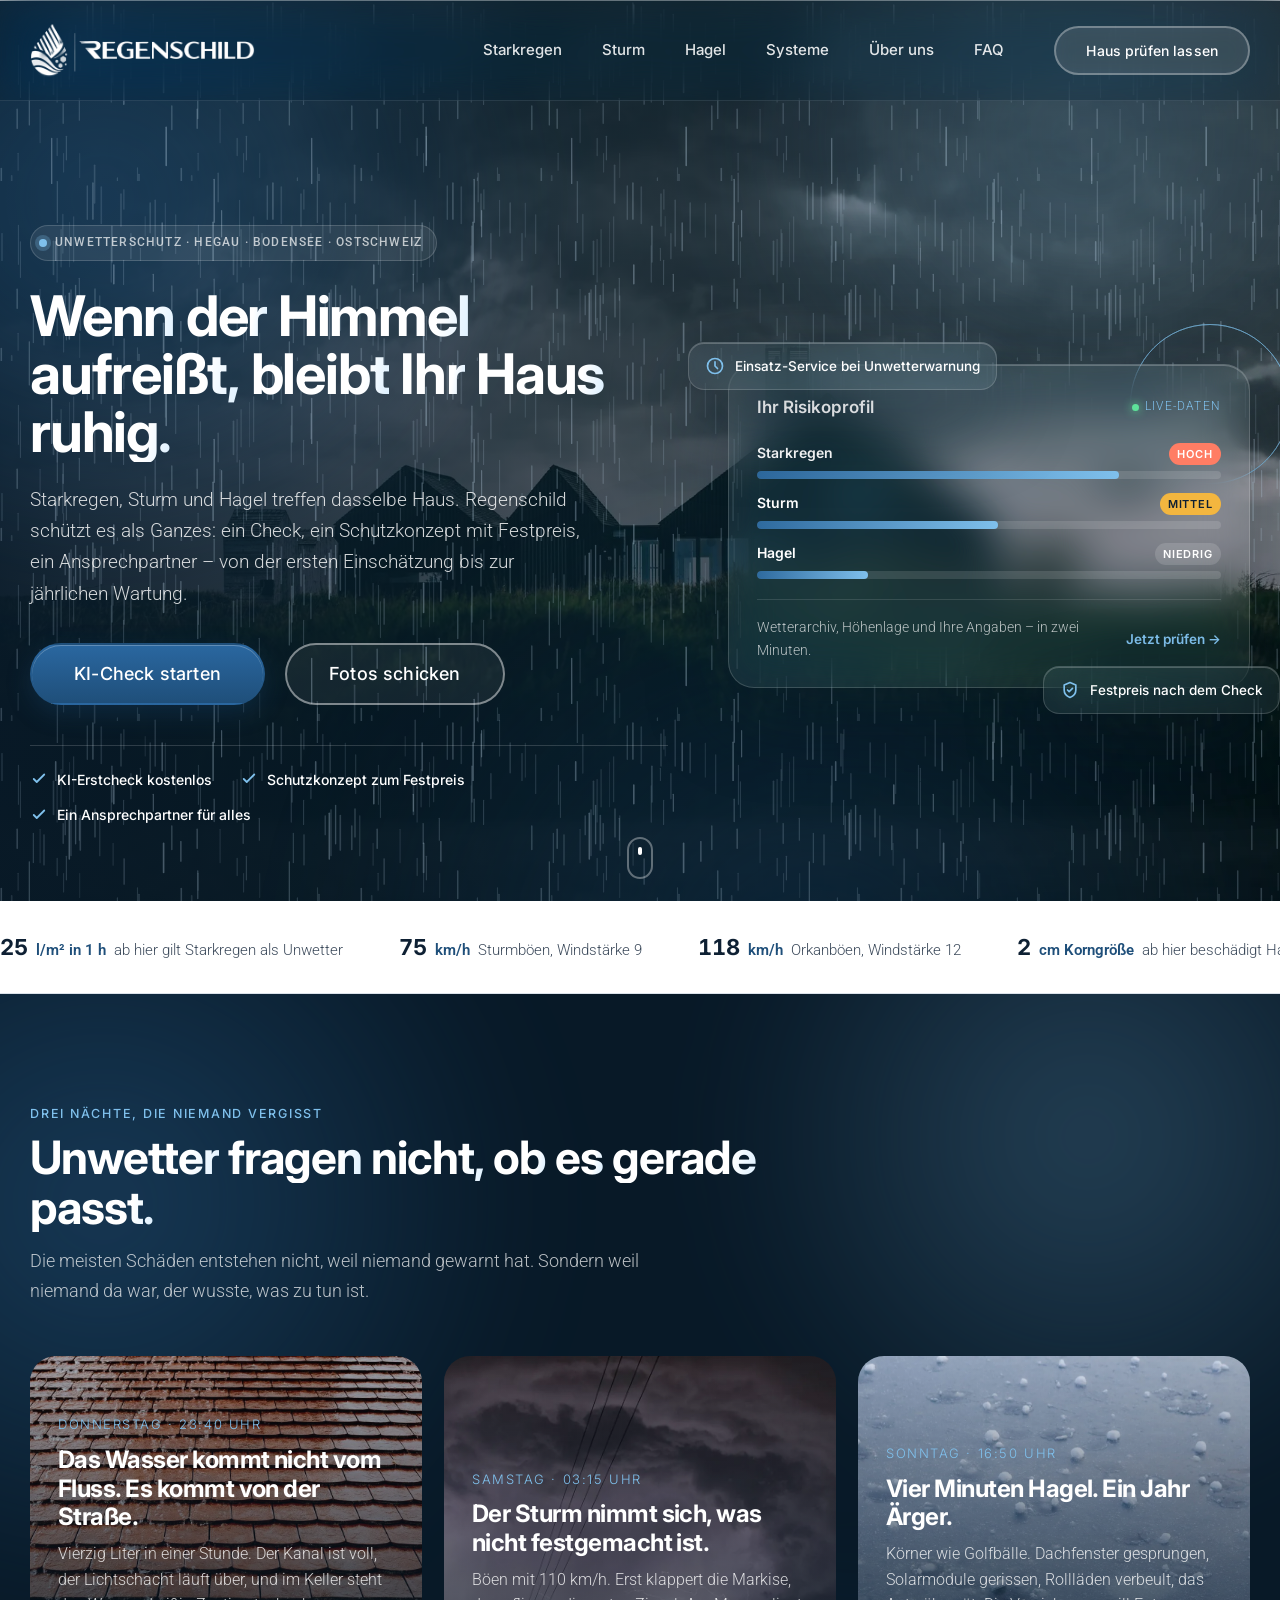
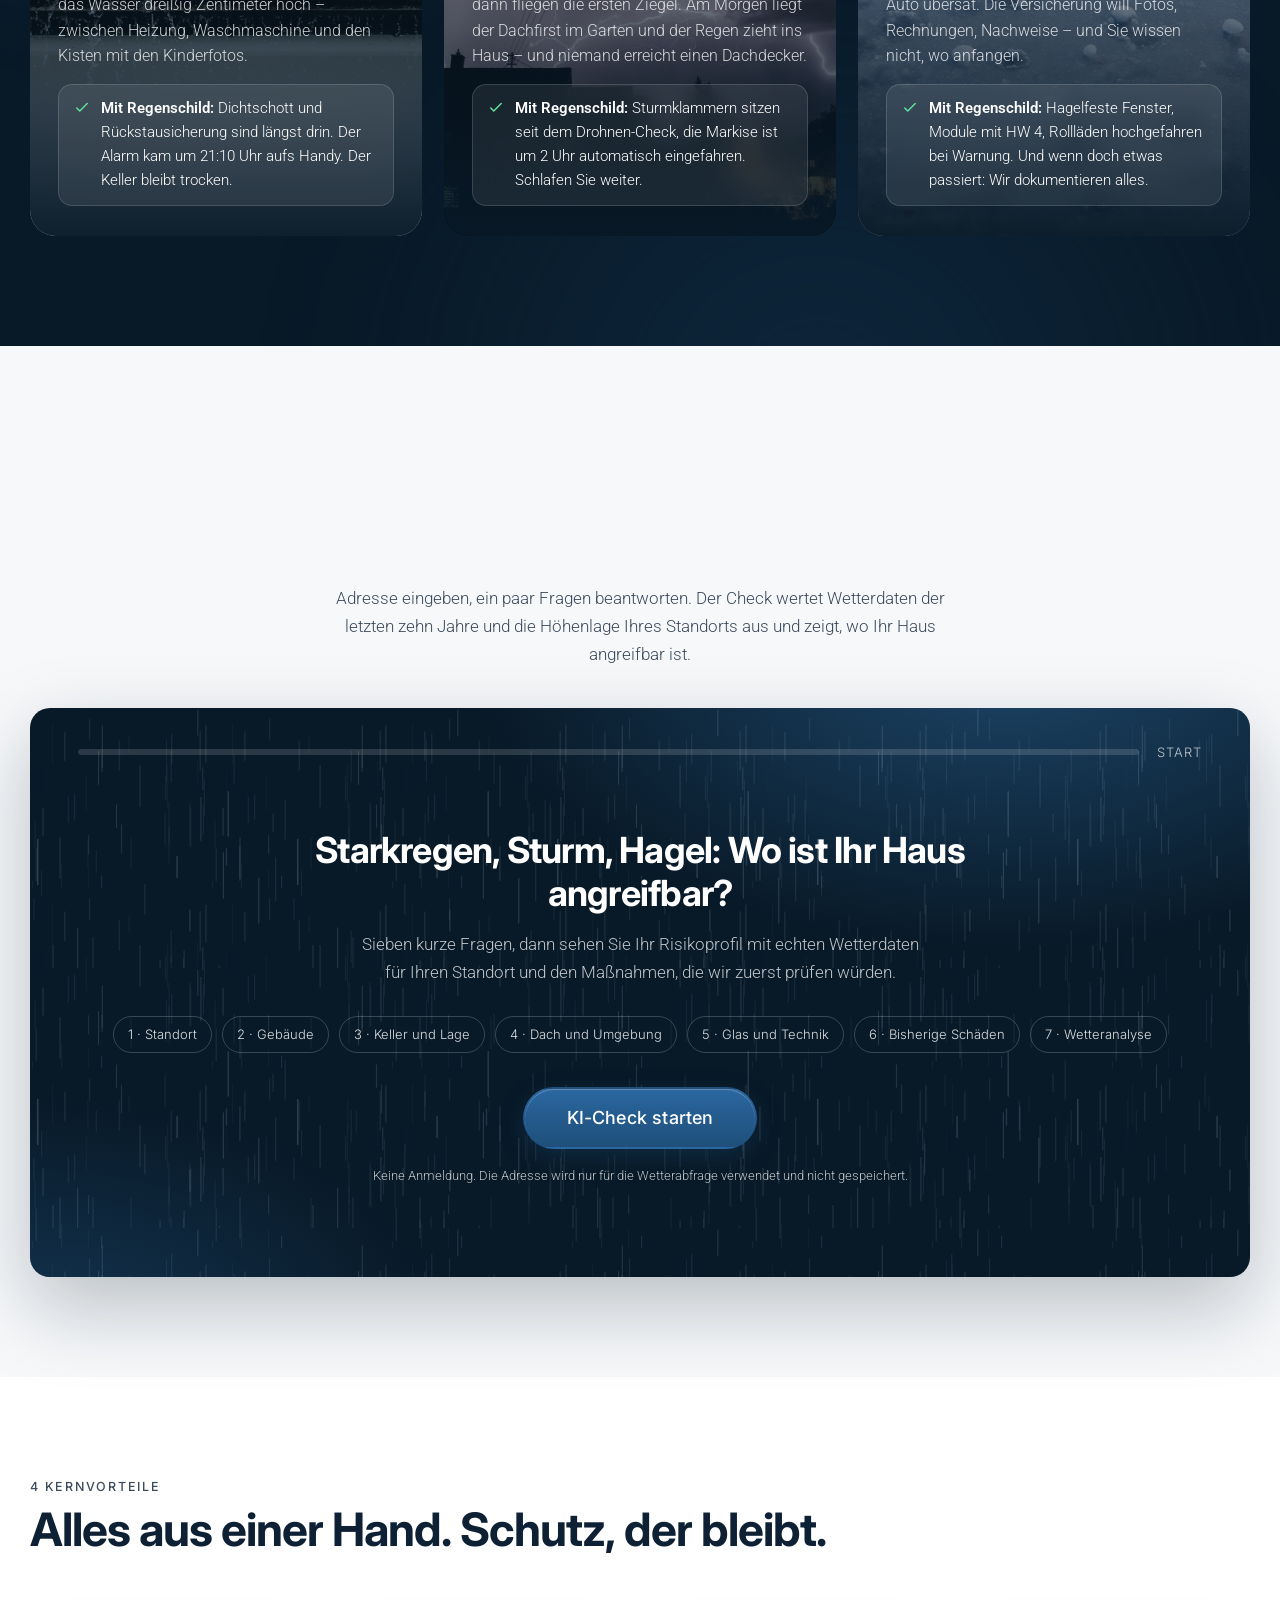
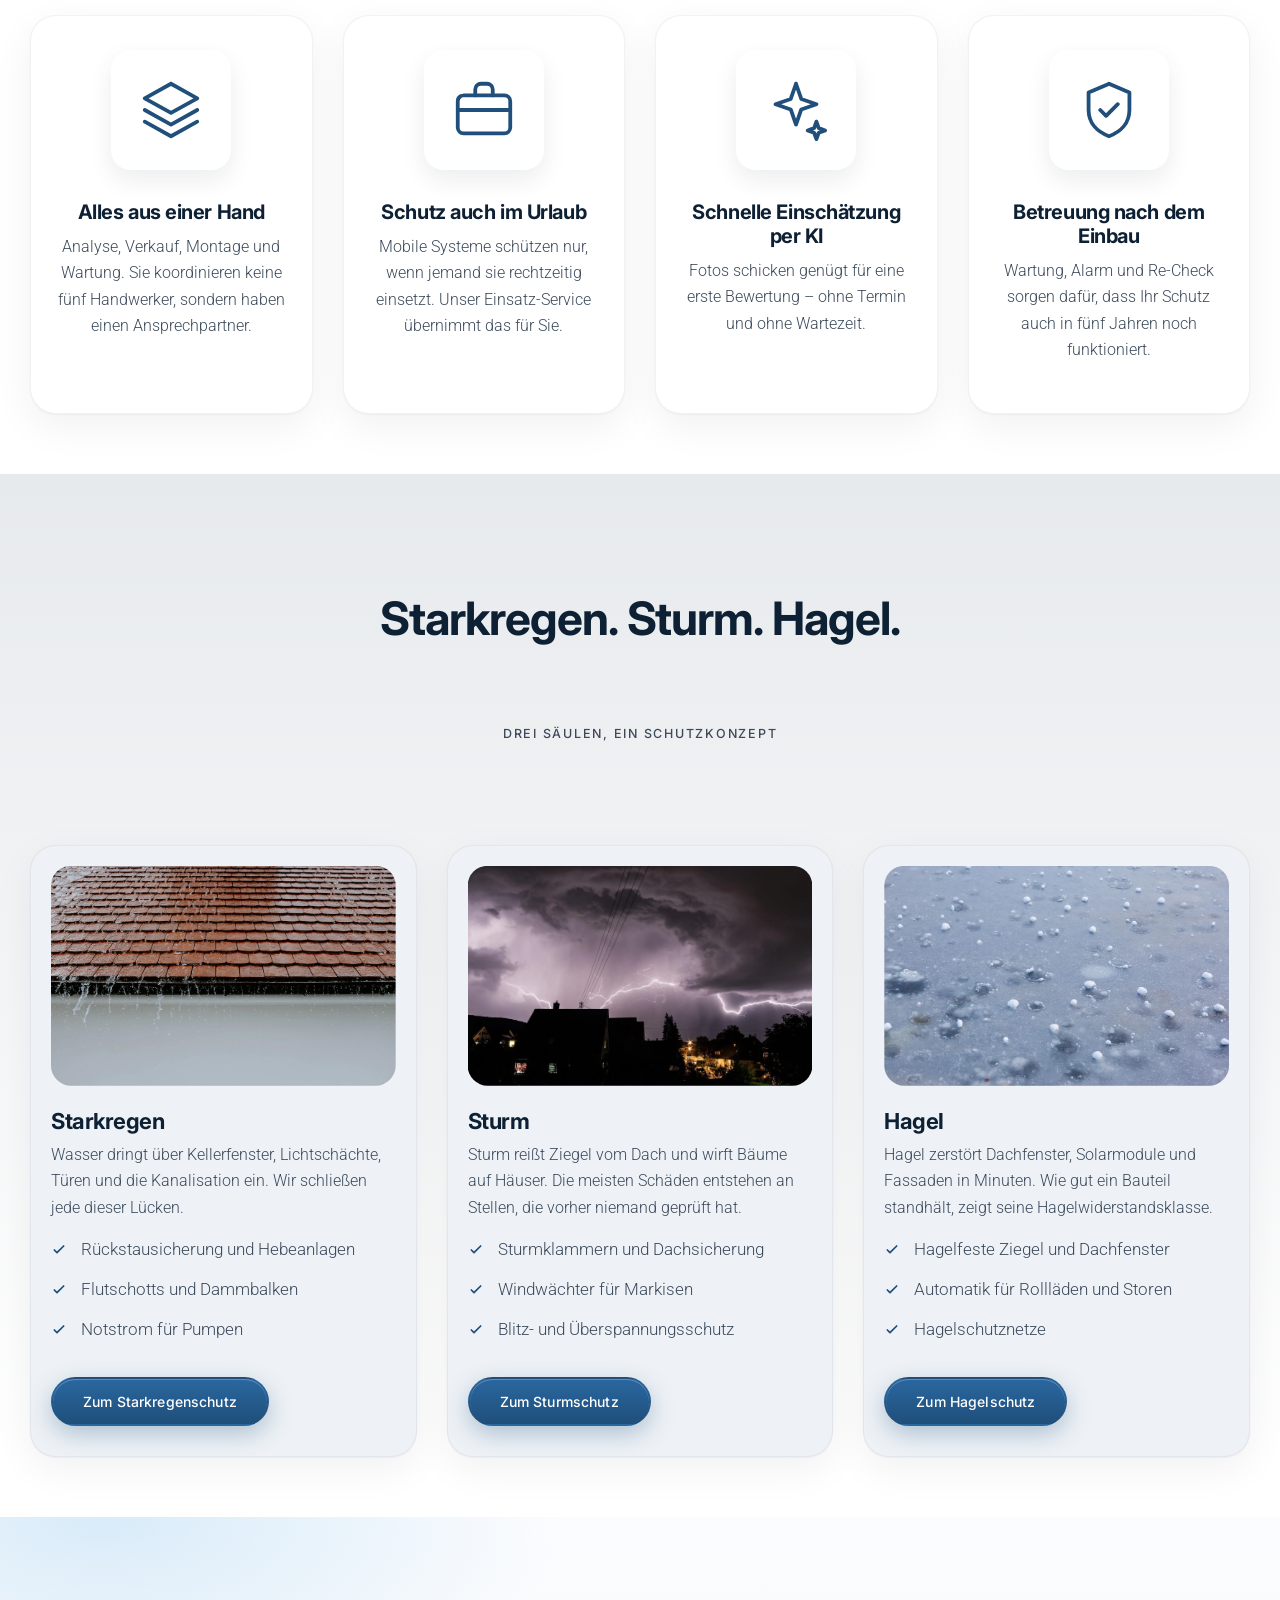
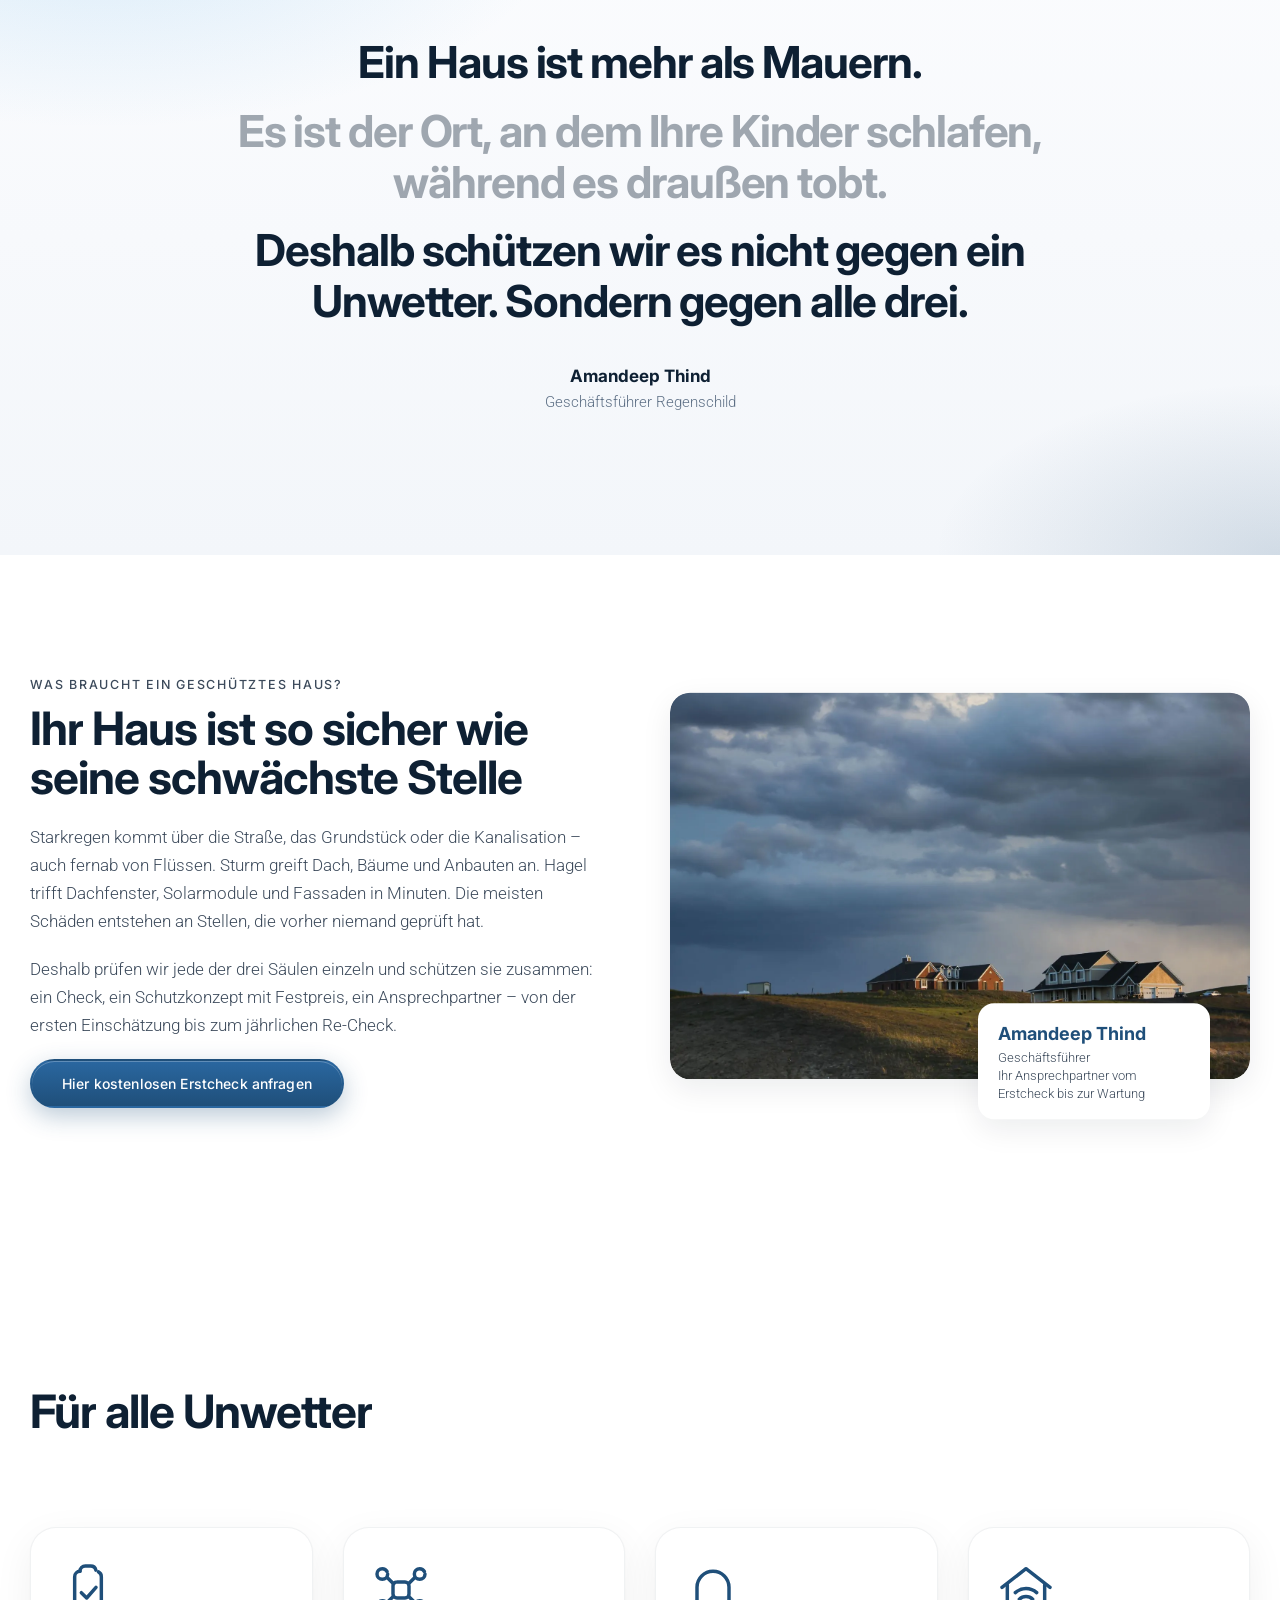
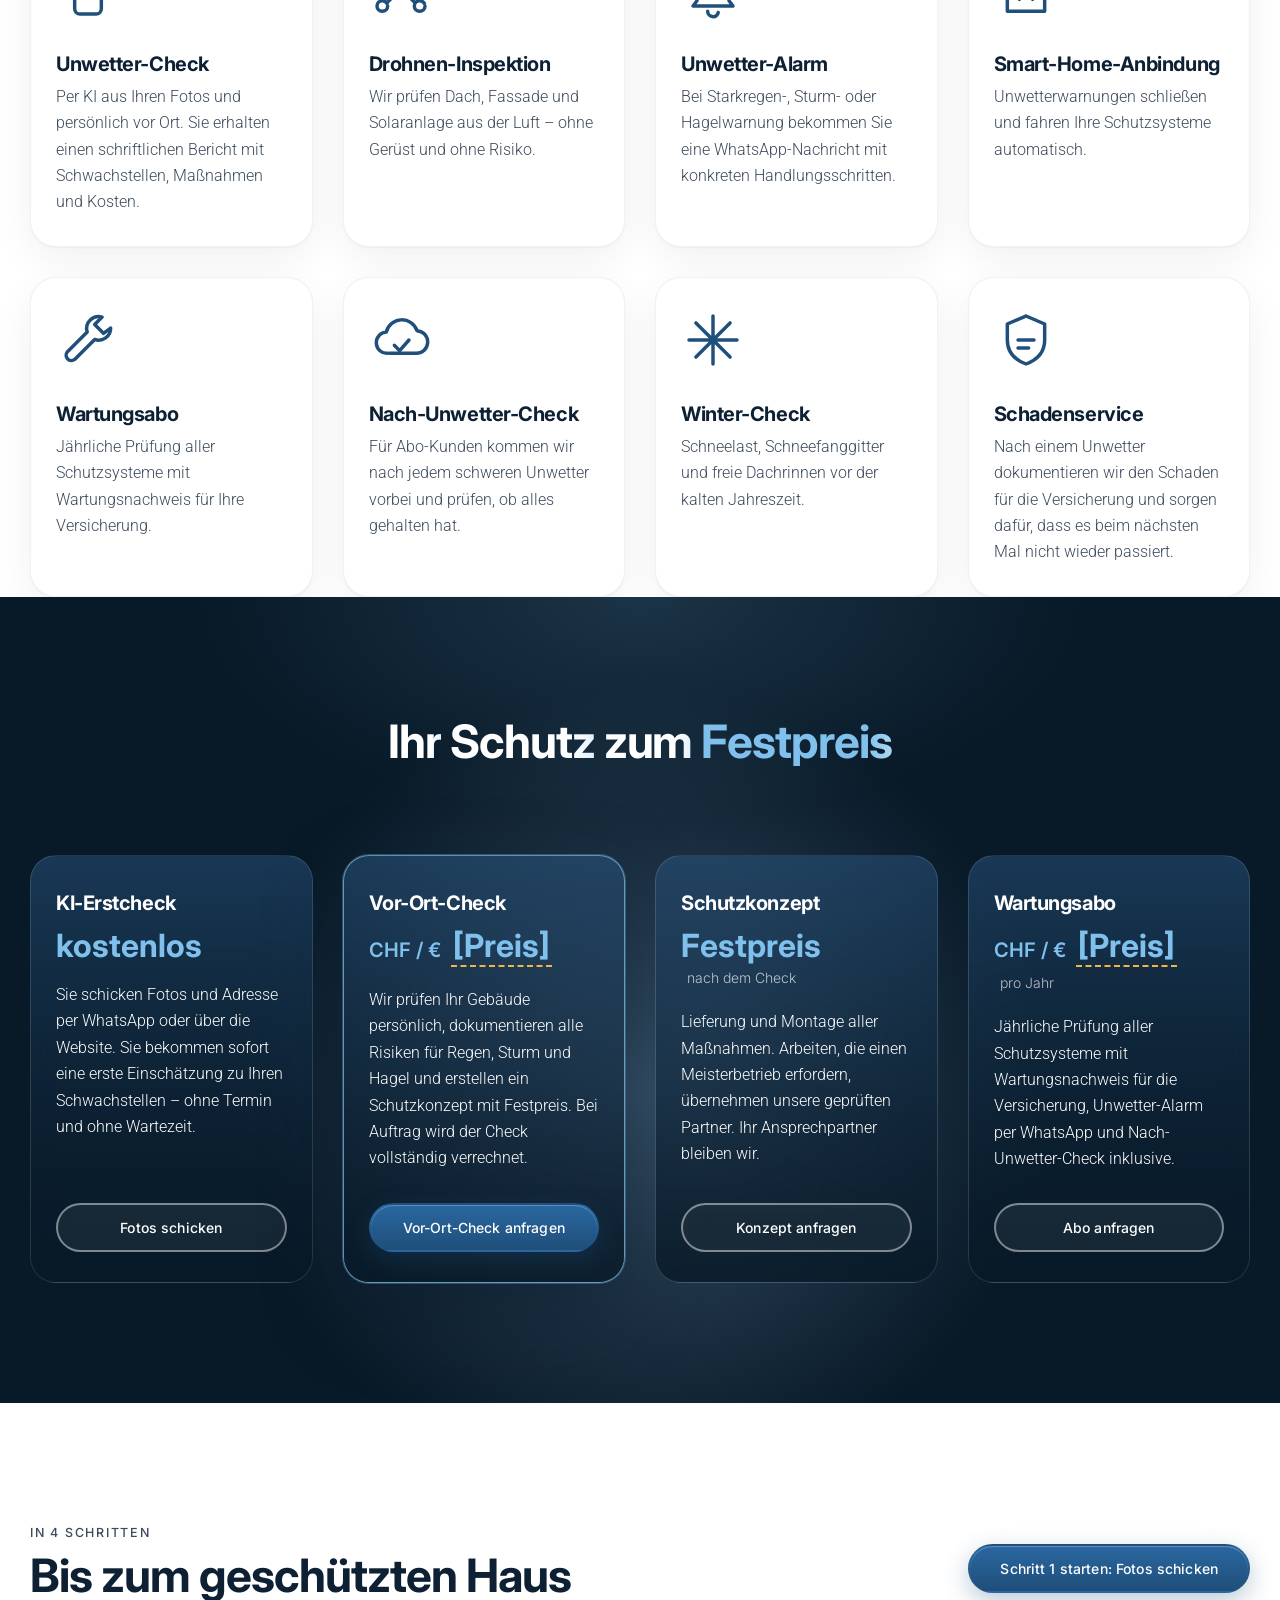
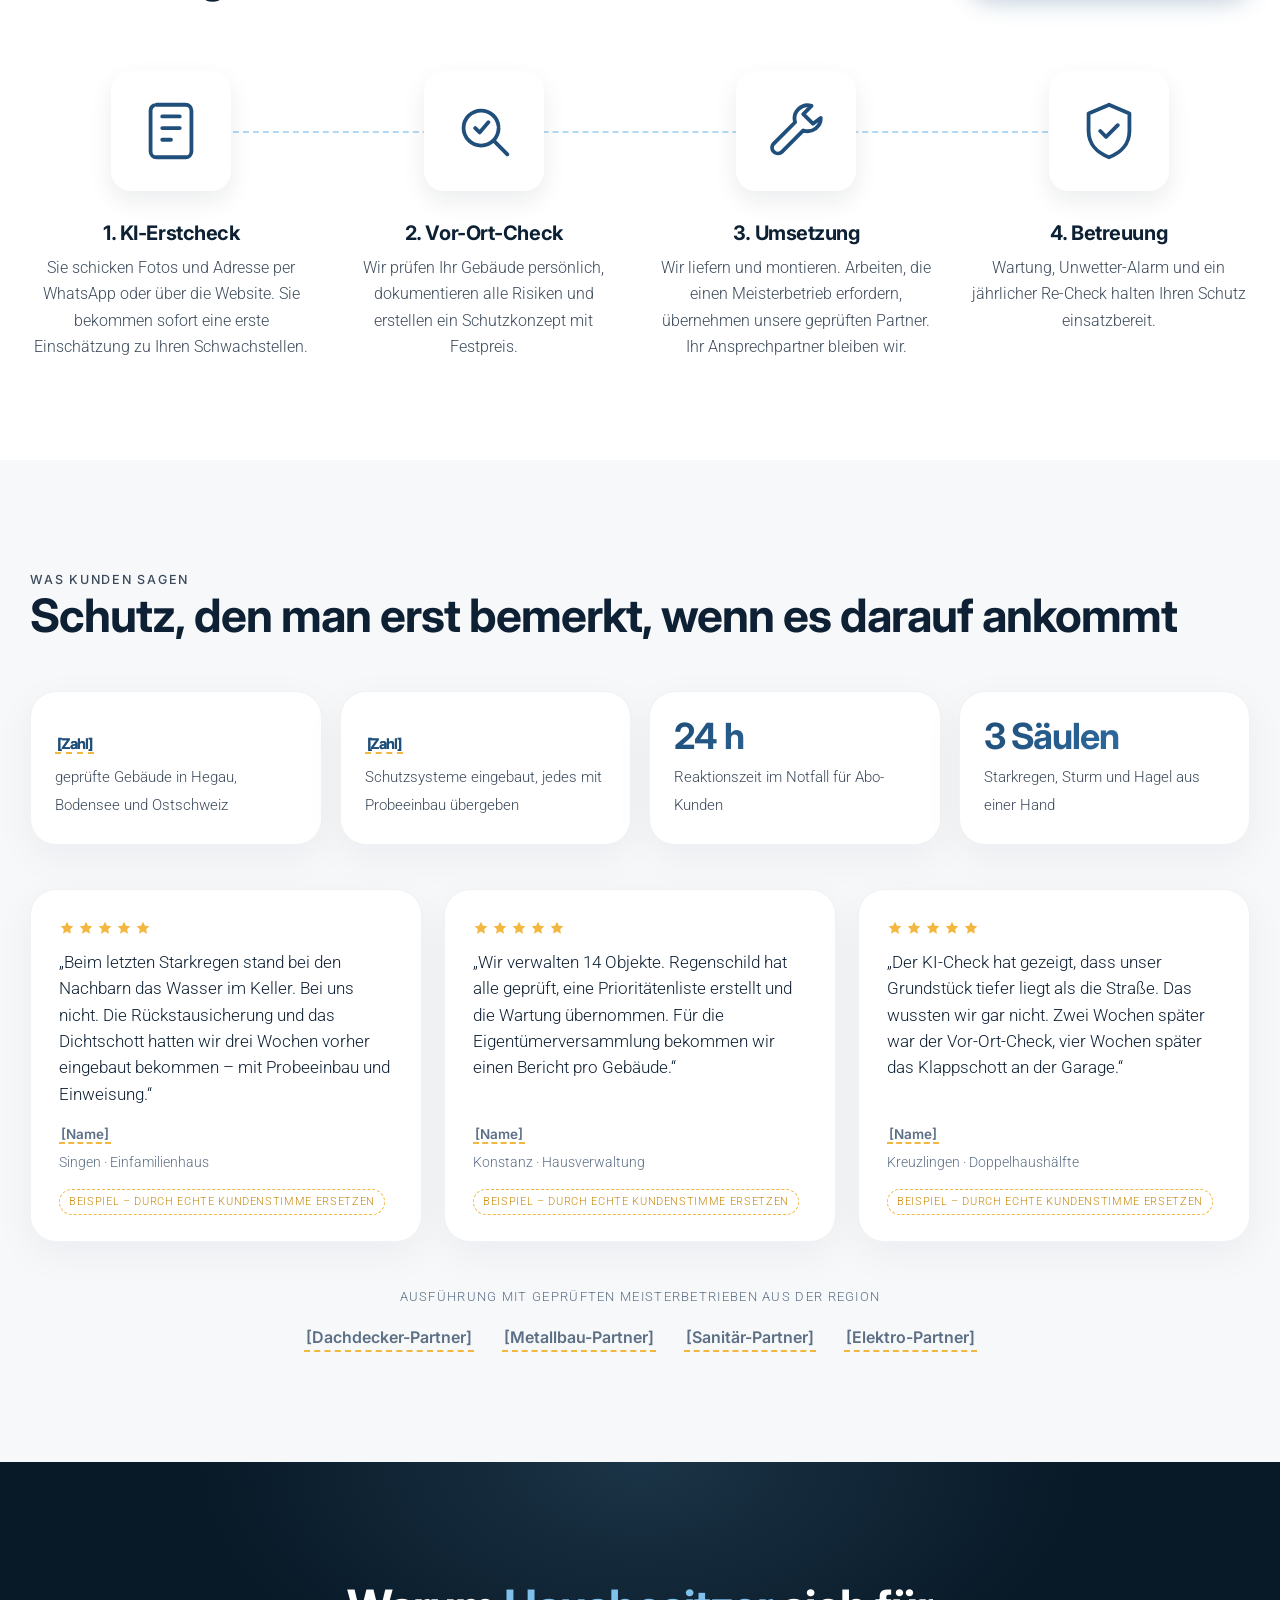
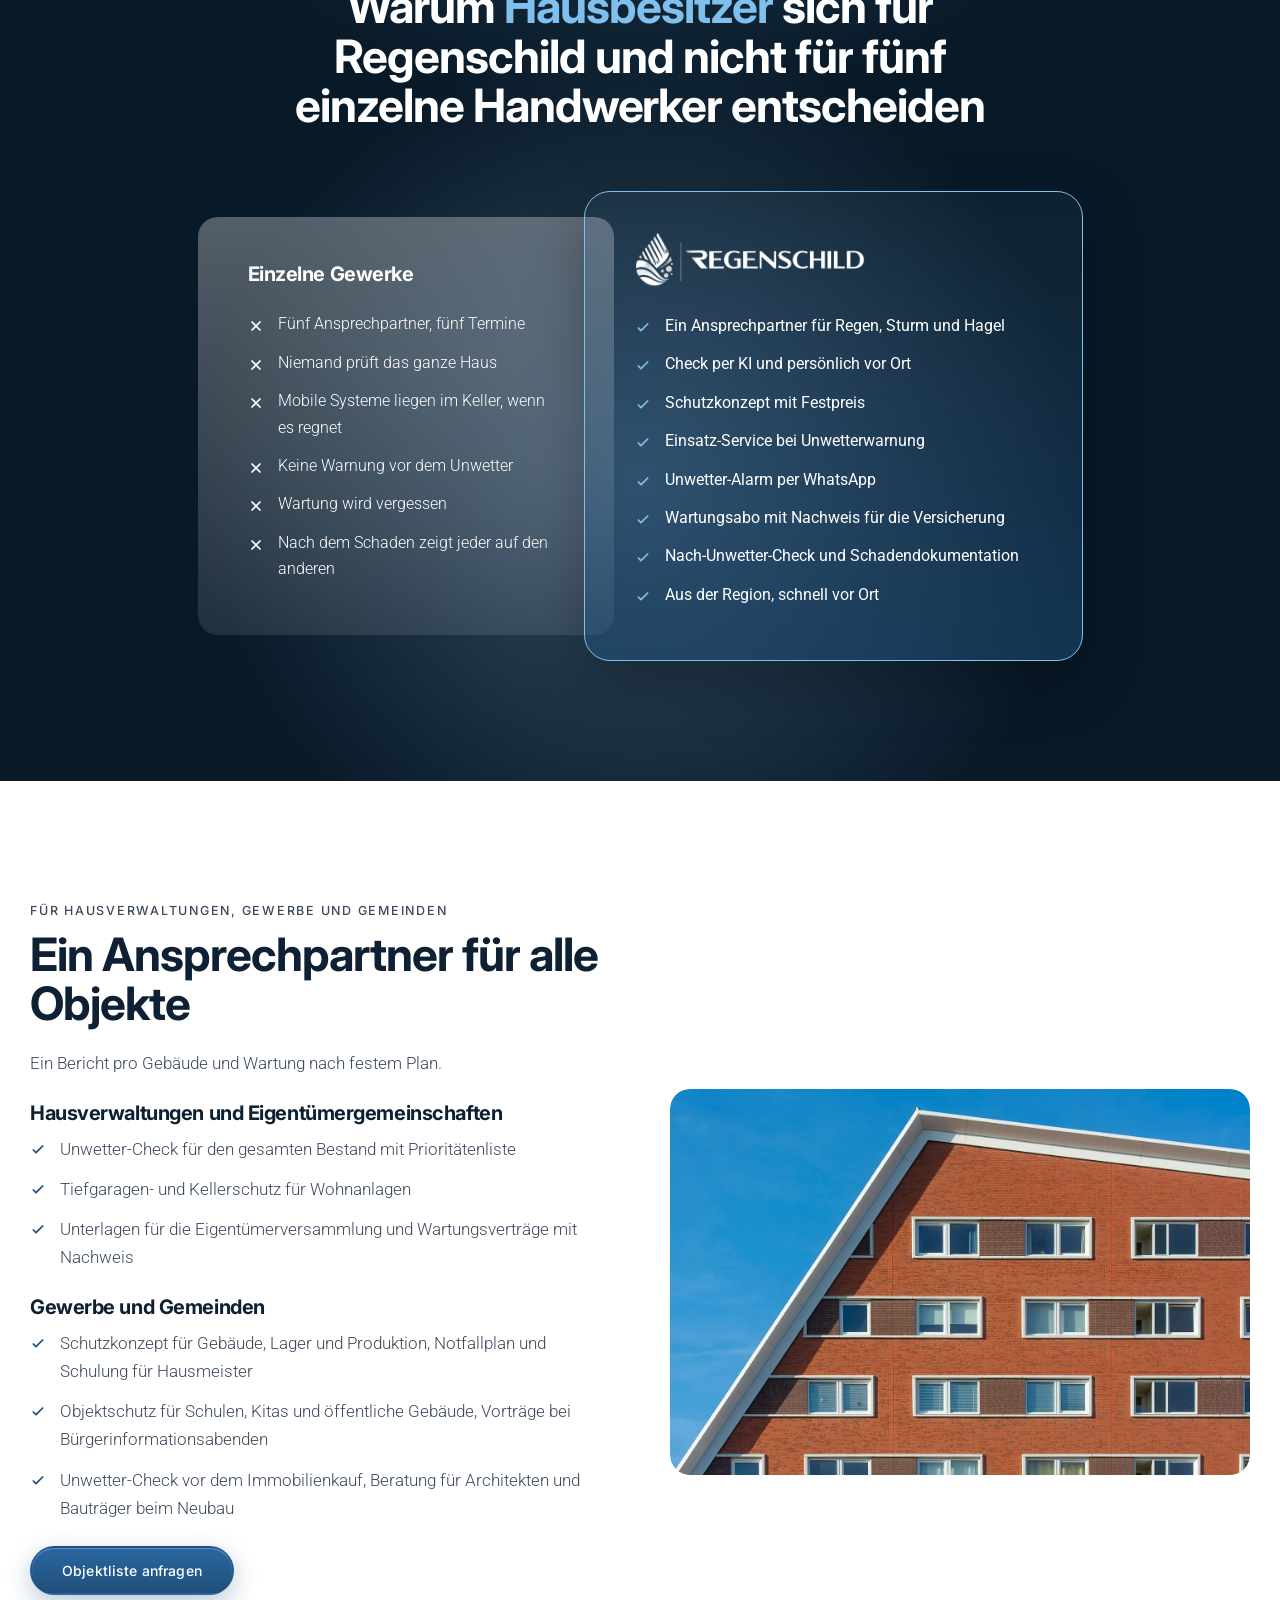
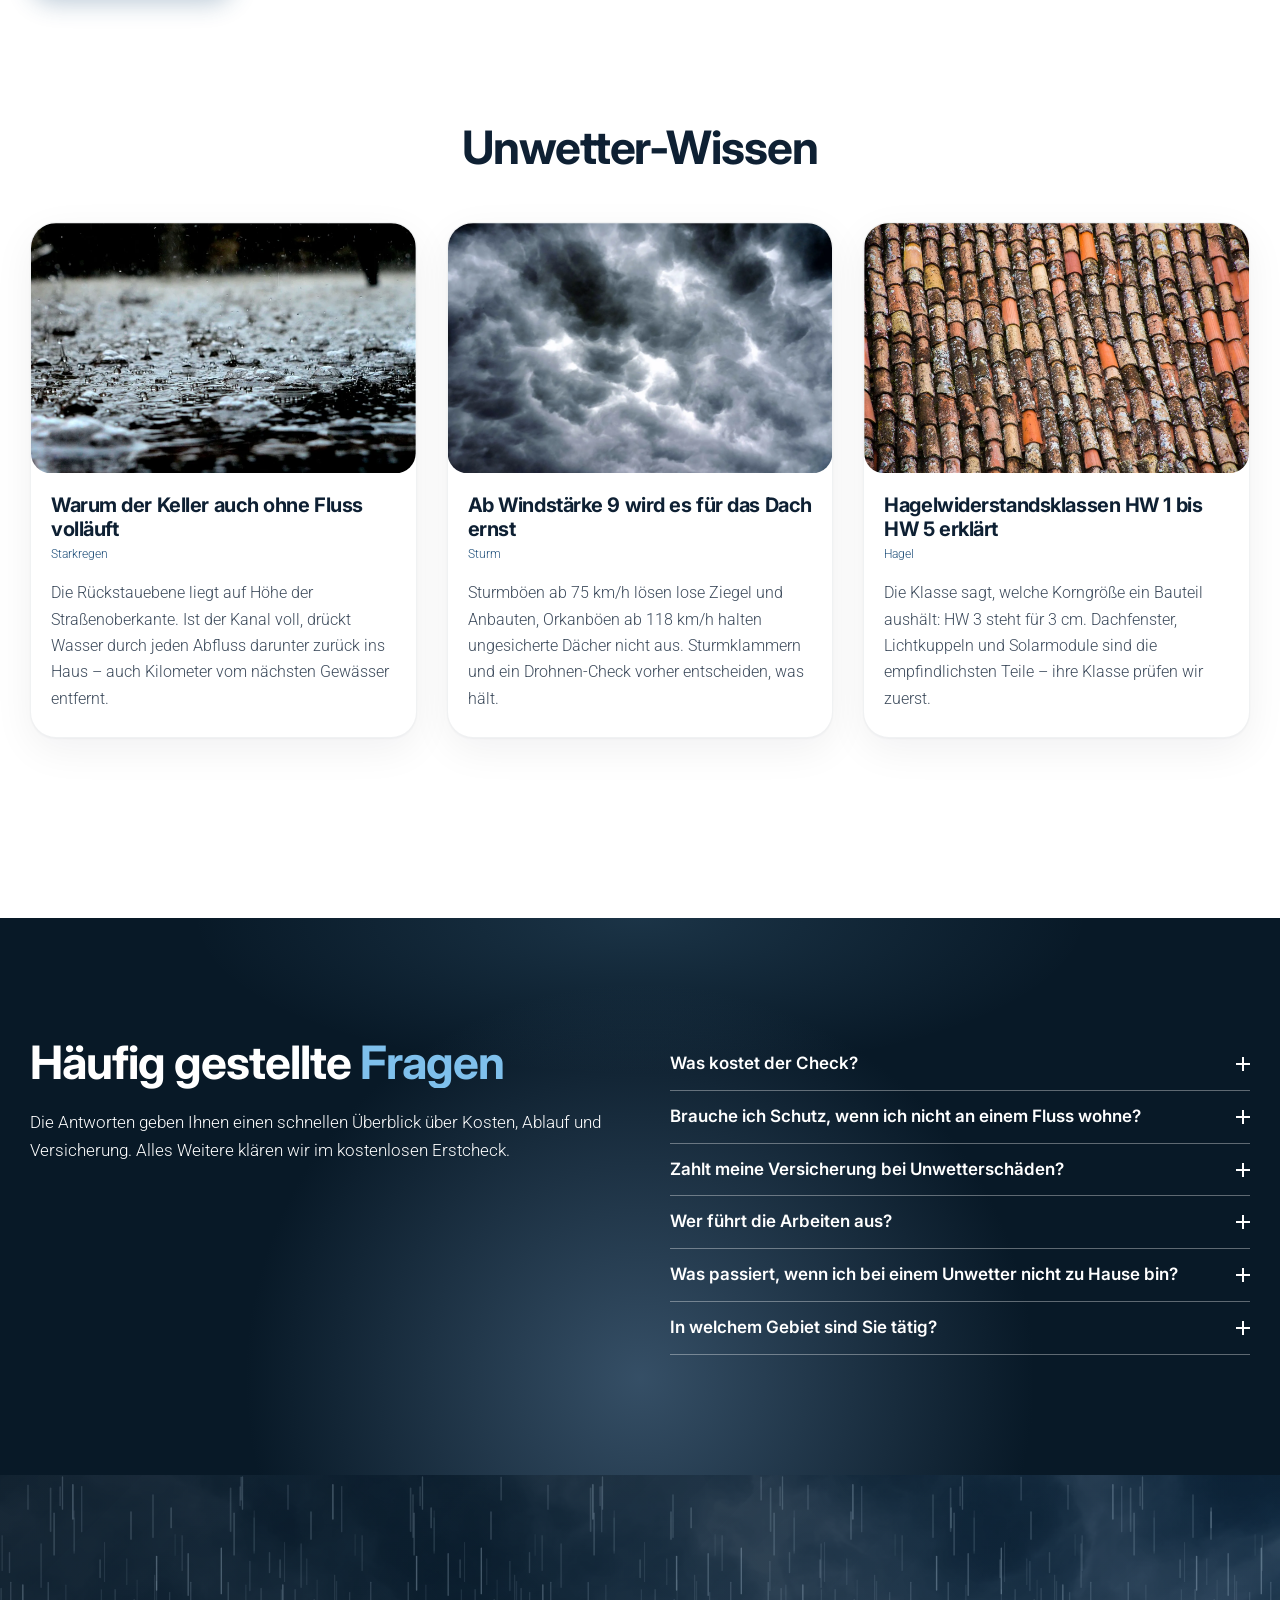
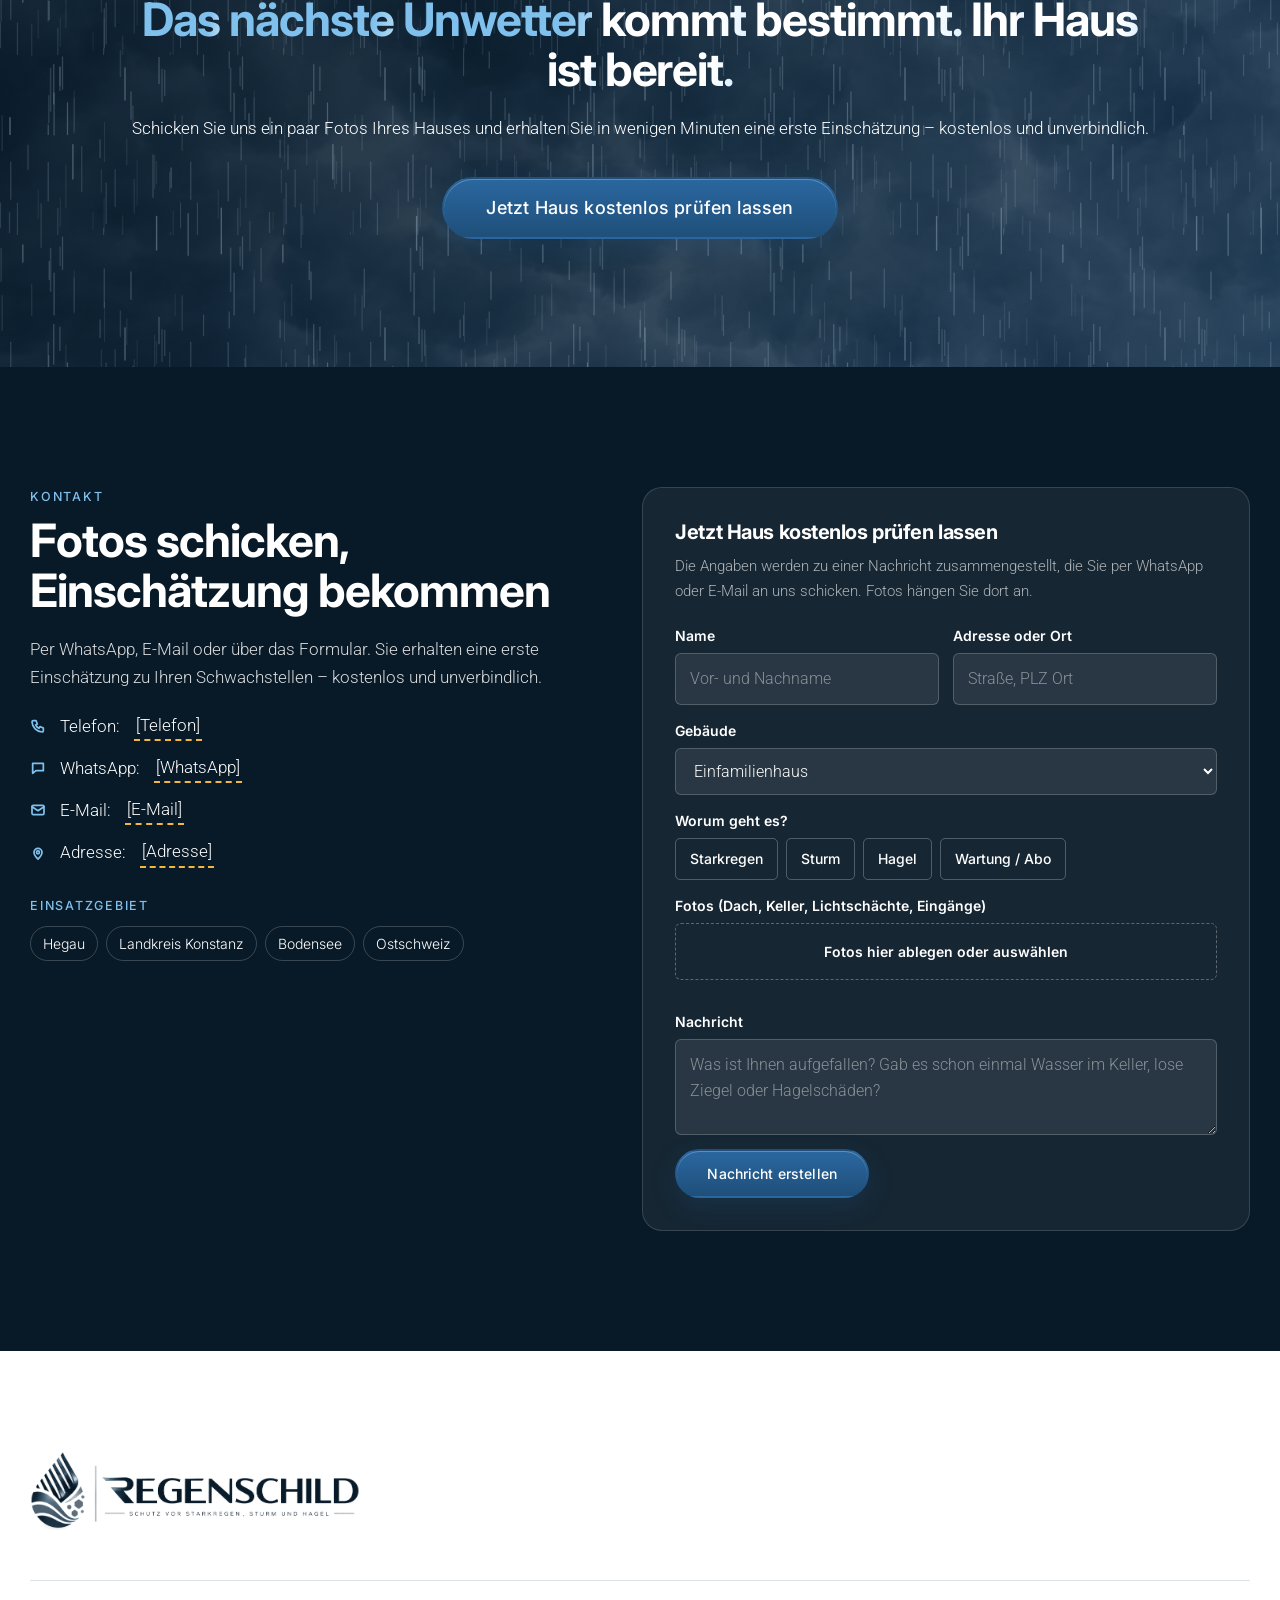
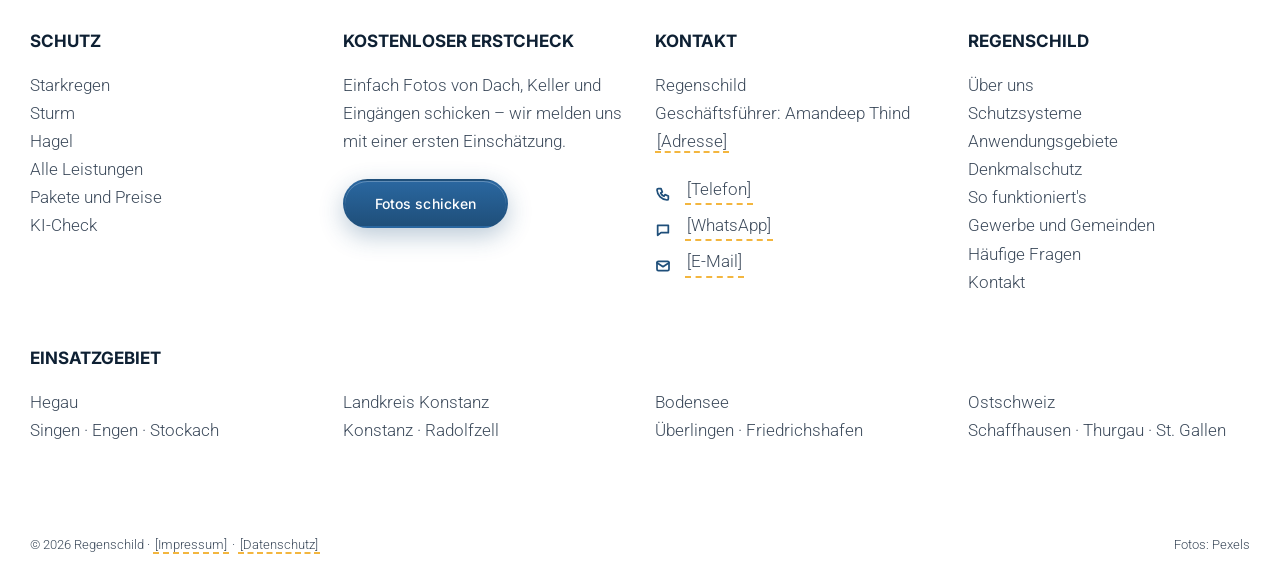
==== commit c0c7c44b: "Premium-Ebene: neue Hero-Form, Glas-Header, Momente, Versprechen, Social Proof Hero als Vollbild mit" ====
--- a/index.html
+++ b/index.html
@@ -17,7 +17,7 @@
 <header class="site-header" id="header">
   <div class="container header-inner">
     <a class="logo" href="index.html" aria-label="Regenschild – Startseite">
-      <img src="img/logo/regenschild-logo.png" width="250" height="60" alt="Regenschild">
+      <img class="logo-dark" src="img/logo/regenschild-logo.png" width="250" height="60" alt="Regenschild"><img class="logo-light" src="img/logo/regenschild-logo-white.png" width="250" height="60" alt="" aria-hidden="true">
     </a>
     <nav class="main-nav" id="main-nav" aria-label="Hauptnavigation">
       <ul class="menu">
@@ -54,28 +54,43 @@
 <main id="content">
 
 <!-- HERO -->
-<section class="hero">
-  <div class="container">
-    <div class="hero-content">
-      <h1 class="hero-kicker">Unwetterschutz in Hegau, am Bodensee und in der Ostschweiz</h1>
-      <h2 class="hero-title">Schutz vor <span class="accent">Regen, Sturm und Hagel</span></h2>
-      <p class="hero-text">Regenschild schützt Häuser und Gebäude in Hegau, am Bodensee und in der Ostschweiz vor Unwetterschäden. Von der Analyse über den Einbau bis zur Wartung – alles aus einer Hand.</p>
-      <div class="btn-row">
-        <a class="btn btn-primary" href="#ki-check">KI-Check starten</a>
-        <a class="btn btn-outline-white" href="#kontakt">Fotos schicken</a>
-      </div>
-      <p class="hero-text" style="font-size:15px;margin:0">Fotos per WhatsApp schicken, erste Einschätzung in wenigen Minuten.</p>
-      <ul class="trust-row">
-        <li><svg class="i" viewBox="0 0 24 24" aria-hidden="true"><path d="M5 12l4 4L19 6"/></svg>KI-Erstcheck kostenlos</li>
-        <li><svg class="i" viewBox="0 0 24 24" aria-hidden="true"><path d="M5 12l4 4L19 6"/></svg>Schutzkonzept zum Festpreis</li>
-        <li><svg class="i" viewBox="0 0 24 24" aria-hidden="true"><path d="M5 12l4 4L19 6"/></svg>Ein Ansprechpartner für alles</li>
-      </ul>
-    </div>
-  </div>
+<section class="hero hero-v2">
+  <div class="aurora" aria-hidden="true"></div>
+  <div class="container">
+    <div class="hero-grid">
+      <div class="hero-content">
+        <p class="hero-kicker"><i aria-hidden="true"></i>Unwetterschutz · Hegau · Bodensee · Ostschweiz</p>
+        <h1 class="hero-title h-shine">Wenn der Himmel aufreißt, bleibt Ihr Haus ruhig.</h1>
+        <p class="hero-text">Starkregen, Sturm und Hagel treffen dasselbe Haus. Regenschild schützt es als Ganzes: ein Check, ein Schutzkonzept mit Festpreis, ein Ansprechpartner – von der ersten Einschätzung bis zur jährlichen Wartung.</p>
+        <div class="btn-row">
+          <a class="btn btn-primary btn-lg" href="#ki-check">KI-Check starten</a>
+          <a class="btn btn-outline-white btn-lg" href="#kontakt">Fotos schicken</a>
+        </div>
+        <ul class="trust-row">
+          <li><svg class="i" viewBox="0 0 24 24" aria-hidden="true"><path d="M5 12l4 4L19 6"/></svg>KI-Erstcheck kostenlos</li>
+          <li><svg class="i" viewBox="0 0 24 24" aria-hidden="true"><path d="M5 12l4 4L19 6"/></svg>Schutzkonzept zum Festpreis</li>
+          <li><svg class="i" viewBox="0 0 24 24" aria-hidden="true"><path d="M5 12l4 4L19 6"/></svg>Ein Ansprechpartner für alles</li>
+        </ul>
+      </div>
+      <div class="hero-visual">
+        <div class="radar" aria-hidden="true"><i></i><i></i><i></i></div>
+        <div class="glass hero-card" id="heroCard">
+          <div class="hero-card-head"><b>Ihr Risikoprofil</b><span><i aria-hidden="true"></i>Live-Daten</span></div>
+          <div class="gauge"><div class="gauge-head"><span>Starkregen</span><span class="lvl lvl--3" data-hl="hoch">offen</span></div><div class="gauge-bar"><div class="gauge-fill" data-w="78"></div></div></div>
+          <div class="gauge"><div class="gauge-head"><span>Sturm</span><span class="lvl lvl--2" data-hl="mittel">offen</span></div><div class="gauge-bar"><div class="gauge-fill" data-w="52"></div></div></div>
+          <div class="gauge"><div class="gauge-head"><span>Hagel</span><span class="lvl lvl--1" data-hl="niedrig">offen</span></div><div class="gauge-bar"><div class="gauge-fill" data-w="24"></div></div></div>
+          <div class="hero-card-foot"><span>Wetterarchiv, Höhenlage und Ihre Angaben – in zwei Minuten.</span><a href="#ki-check">Jetzt prüfen →</a></div>
+        </div>
+        <div class="glass chip-float a"><svg class="i" viewBox="0 0 24 24" aria-hidden="true"><circle cx="12" cy="12" r="9"/><path d="M12 7v5l3 3"/></svg>Einsatz-Service bei Unwetterwarnung</div>
+        <div class="glass chip-float b"><svg class="i" viewBox="0 0 24 24" aria-hidden="true"><path d="M12 3l7 3v6c0 4.5-3 7.5-7 9-4-1.5-7-4.5-7-9V6z"/><path d="M9 12l2 2 4-4"/></svg>Festpreis nach dem Check</div>
+      </div>
+    </div>
+  </div>
+  <a class="scroll-cue" href="#fakten" aria-label="Nach unten"></a>
 </section>
 
 <!-- FAKTENLEISTE -->
-<section class="clients" aria-label="Unwetter-Kennzahlen">
+<section class="clients" id="fakten" aria-label="Unwetter-Kennzahlen">
   <div class="marquee" id="client-marquee">
     <div class="marquee-track">
       <span class="fact"><b data-count="25">25</b><span class="u">l/m² in 1 h</span>ab hier gilt Starkregen als Unwetter</span>
@@ -89,16 +104,17 @@
   </div>
 </section>
 
-<!-- 4 KERNVORTEILE -->
-<section class="section benefits">
-  <div class="container">
-    <p class="kicker">4 Kernvorteile</p>
-    <h2>Alles aus einer Hand. Schutz, der bleibt.</h2>
-    <div class="grid-4 benefits-grid">
-      <div class="benefit"><div class="icon-box"><svg viewBox="0 0 24 24" aria-hidden="true"><path d="M12 3l9 5-9 5-9-5z"/><path d="M3 12l9 5 9-5M3 16l9 5 9-5"/></svg></div><h3>Alles aus einer Hand</h3><p>Analyse, Verkauf, Montage und Wartung. Sie koordinieren keine fünf Handwerker, sondern haben einen Ansprechpartner.</p></div>
-      <div class="benefit"><div class="icon-box"><svg viewBox="0 0 24 24" aria-hidden="true"><rect x="3" y="7" width="18" height="13" rx="2"/><path d="M9 7V5a2 2 0 0 1 2-2h2a2 2 0 0 1 2 2v2M3 12h18"/></svg></div><h3>Schutz auch im Urlaub</h3><p>Mobile Systeme schützen nur, wenn jemand sie rechtzeitig einsetzt. Unser Einsatz-Service übernimmt das für Sie.</p></div>
-      <div class="benefit"><div class="icon-box"><svg viewBox="0 0 24 24" aria-hidden="true"><path d="M12 3l1.8 5.2L19 10l-5.2 1.8L12 17l-1.8-5.2L5 10l5.2-1.8z"/><path d="M19 16l.8 2.2L22 19l-2.2.8L19 22l-.8-2.2L16 19l2.2-.8z"/></svg></div><h3>Schnelle Einschätzung per KI</h3><p>Fotos schicken genügt für eine erste Bewertung – ohne Termin und ohne Wartezeit.</p></div>
-      <div class="benefit"><div class="icon-box"><svg viewBox="0 0 24 24" aria-hidden="true"><path d="M12 3l7 3v6c0 4.5-3 7.5-7 9-4-1.5-7-4.5-7-9V6z"/><path d="M9 12l2 2 4-4"/></svg></div><h3>Betreuung nach dem Einbau</h3><p>Wartung, Alarm und Re-Check sorgen dafür, dass Ihr Schutz auch in fünf Jahren noch funktioniert.</p></div>
+<!-- MOMENTE -->
+<section class="moments" id="momente">
+  <div class="aurora" aria-hidden="true"></div>
+  <div class="container">
+    <p class="kicker">Drei Nächte, die niemand vergisst</p>
+    <h2 class="light h-shine">Unwetter fragen nicht, ob es gerade passt.</h2>
+    <p class="lead">Die meisten Schäden entstehen nicht, weil niemand gewarnt hat. Sondern weil niemand da war, der wusste, was zu tun ist.</p>
+    <div class="moment-grid stack" style="--stack-top:80px">
+      <article class="moment"><img src="img/rain-roof.webp" alt="" loading="lazy"><div class="time">Donnerstag · 23:40 Uhr</div><h3>Das Wasser kommt nicht vom Fluss. Es kommt von der Straße.</h3><p>Vierzig Liter in einer Stunde. Der Kanal ist voll, der Lichtschacht läuft über, und im Keller steht das Wasser dreißig Zentimeter hoch – zwischen Heizung, Waschmaschine und den Kisten mit den Kinderfotos.</p><div class="after"><svg class="i" viewBox="0 0 24 24" aria-hidden="true"><path d="M5 12l4 4L19 6"/></svg><span><b>Mit Regenschild:</b> Dichtschott und Rückstausicherung sind längst drin. Der Alarm kam um 21:10 Uhr aufs Handy. Der Keller bleibt trocken.</span></div></article>
+      <article class="moment"><img src="img/lightning-house.webp" alt="" loading="lazy"><div class="time">Samstag · 03:15 Uhr</div><h3>Der Sturm nimmt sich, was nicht festgemacht ist.</h3><p>Böen mit 110 km/h. Erst klappert die Markise, dann fliegen die ersten Ziegel. Am Morgen liegt der Dachfirst im Garten und der Regen zieht ins Haus – und niemand erreicht einen Dachdecker.</p><div class="after"><svg class="i" viewBox="0 0 24 24" aria-hidden="true"><path d="M5 12l4 4L19 6"/></svg><span><b>Mit Regenschild:</b> Sturmklammern sitzen seit dem Drohnen-Check, die Markise ist um 2 Uhr automatisch eingefahren. Schlafen Sie weiter.</span></div></article>
+      <article class="moment"><img src="img/hail-ground.webp" alt="" loading="lazy"><div class="time">Sonntag · 16:50 Uhr</div><h3>Vier Minuten Hagel. Ein Jahr Ärger.</h3><p>Körner wie Golfbälle. Dachfenster gesprungen, Solarmodule gerissen, Rollläden verbeult, das Auto übersät. Die Versicherung will Fotos, Rechnungen, Nachweise – und Sie wissen nicht, wo anfangen.</p><div class="after"><svg class="i" viewBox="0 0 24 24" aria-hidden="true"><path d="M5 12l4 4L19 6"/></svg><span><b>Mit Regenschild:</b> Hagelfeste Fenster, Module mit HW 4, Rollläden hochgefahren bei Warnung. Und wenn doch etwas passiert: Wir dokumentieren alles.</span></div></article>
     </div>
   </div>
 </section>
@@ -225,21 +241,16 @@
   </div>
 </section>
 
-<!-- INTRO -->
-<section class="section intro">
-  <div class="container two-col">
-    <div class="col-text">
-      <p class="kicker">Was braucht ein geschütztes Haus?</p>
-      <h2>Ihr Haus ist so sicher wie seine schwächste Stelle</h2>
-      <p>Starkregen kommt über die Straße, das Grundstück oder die Kanalisation – auch fernab von Flüssen. Sturm greift Dach, Bäume und Anbauten an. Hagel trifft Dachfenster, Solarmodule und Fassaden in Minuten. Die meisten Schäden entstehen an Stellen, die vorher niemand geprüft hat.</p>
-      <p>Deshalb prüfen wir jede der drei Säulen einzeln und schützen sie zusammen: ein Check, ein Schutzkonzept mit Festpreis, ein Ansprechpartner – von der ersten Einschätzung bis zum jährlichen Re-Check.</p>
-      <a class="btn btn-primary" href="#kontakt">Hier kostenlosen Erstcheck anfragen</a>
-    </div>
-    <div class="col-media">
-      <div class="office-card">
-        <img class="office-img" src="img/clouds-farmhouse.webp" width="1600" height="1067" alt="Wohnhäuser unter aufziehenden Gewitterwolken">
-        <div class="nametag"><strong>Amandeep Thind</strong><span>Geschäftsführer</span><span>Ihr Ansprechpartner vom Erstcheck bis zur Wartung</span></div>
-      </div>
+<!-- 4 KERNVORTEILE -->
+<section class="section benefits">
+  <div class="container">
+    <p class="kicker">4 Kernvorteile</p>
+    <h2>Alles aus einer Hand. Schutz, der bleibt.</h2>
+    <div class="grid-4 benefits-grid stack" style="--stack-top:86px">
+      <div class="benefit"><div class="icon-box"><svg viewBox="0 0 24 24" aria-hidden="true"><path d="M12 3l9 5-9 5-9-5z"/><path d="M3 12l9 5 9-5M3 16l9 5 9-5"/></svg></div><h3>Alles aus einer Hand</h3><p>Analyse, Verkauf, Montage und Wartung. Sie koordinieren keine fünf Handwerker, sondern haben einen Ansprechpartner.</p></div>
+      <div class="benefit"><div class="icon-box"><svg viewBox="0 0 24 24" aria-hidden="true"><rect x="3" y="7" width="18" height="13" rx="2"/><path d="M9 7V5a2 2 0 0 1 2-2h2a2 2 0 0 1 2 2v2M3 12h18"/></svg></div><h3>Schutz auch im Urlaub</h3><p>Mobile Systeme schützen nur, wenn jemand sie rechtzeitig einsetzt. Unser Einsatz-Service übernimmt das für Sie.</p></div>
+      <div class="benefit"><div class="icon-box"><svg viewBox="0 0 24 24" aria-hidden="true"><path d="M12 3l1.8 5.2L19 10l-5.2 1.8L12 17l-1.8-5.2L5 10l5.2-1.8z"/><path d="M19 16l.8 2.2L22 19l-2.2.8L19 22l-.8-2.2L16 19l2.2-.8z"/></svg></div><h3>Schnelle Einschätzung per KI</h3><p>Fotos schicken genügt für eine erste Bewertung – ohne Termin und ohne Wartezeit.</p></div>
+      <div class="benefit"><div class="icon-box"><svg viewBox="0 0 24 24" aria-hidden="true"><path d="M12 3l7 3v6c0 4.5-3 7.5-7 9-4-1.5-7-4.5-7-9V6z"/><path d="M9 12l2 2 4-4"/></svg></div><h3>Betreuung nach dem Einbau</h3><p>Wartung, Alarm und Re-Check sorgen dafür, dass Ihr Schutz auch in fünf Jahren noch funktioniert.</p></div>
     </div>
   </div>
 </section>
@@ -249,7 +260,7 @@
   <div class="container narrow">
     <h2 class="center">Starkregen. Sturm. Hagel.</h2>
     <p class="kicker center">Drei Säulen, ein Schutzkonzept</p>
-    <div class="grid-3 results-grid">
+    <div class="grid-3 results-grid stack" style="--stack-top:86px">
       <article class="result-card pillar">
         <div class="pillar-shot"><img src="img/rain-roof.webp" alt="Regenwasser läuft über ein Ziegeldach" width="1920" height="1280"></div>
         <h3>Starkregen</h3>
@@ -287,12 +298,42 @@
   </div>
 </section>
 
+<!-- MANIFEST -->
+<section class="manifesto mesh" id="versprechen">
+  <div class="container">
+    <p class="line" style="--i:0">Ein Haus ist mehr als Mauern.</p>
+    <p class="line dim" style="--i:1">Es ist der Ort, an dem Ihre Kinder schlafen, während es draußen tobt.</p>
+    <p class="line" style="--i:2">Deshalb schützen wir es nicht gegen ein Unwetter. Sondern gegen alle drei.</p>
+    <p class="sig"><b>Amandeep Thind</b>Geschäftsführer Regenschild</p>
+  </div>
+</section>
+
+<!-- INTRO -->
+<section class="section intro">
+  <div class="container two-col">
+    <div class="col-text">
+      <p class="kicker">Was braucht ein geschütztes Haus?</p>
+      <h2>Ihr Haus ist so sicher wie seine schwächste Stelle</h2>
+      <p>Starkregen kommt über die Straße, das Grundstück oder die Kanalisation – auch fernab von Flüssen. Sturm greift Dach, Bäume und Anbauten an. Hagel trifft Dachfenster, Solarmodule und Fassaden in Minuten. Die meisten Schäden entstehen an Stellen, die vorher niemand geprüft hat.</p>
+      <p>Deshalb prüfen wir jede der drei Säulen einzeln und schützen sie zusammen: ein Check, ein Schutzkonzept mit Festpreis, ein Ansprechpartner – von der ersten Einschätzung bis zum jährlichen Re-Check.</p>
+      <a class="btn btn-primary" href="#kontakt">Hier kostenlosen Erstcheck anfragen</a>
+    </div>
+    <div class="col-media">
+      <div class="office-card">
+        <img class="office-img" src="img/clouds-farmhouse.webp" width="1600" height="1067" alt="Wohnhäuser unter aufziehenden Gewitterwolken">
+        <div class="nametag"><strong>Amandeep Thind</strong><span>Geschäftsführer</span><span>Ihr Ansprechpartner vom Erstcheck bis zur Wartung</span></div>
+      </div>
+    </div>
+  </div>
+</section>
+
 <!-- LEISTUNGEN -->
 <section class="section services" id="leistungen">
   <div class="container narrow">
     <h2>Für alle Unwetter</h2>
     <p class="kicker">Diese Leistungen schützen Ihr Haus gegen Regen, Sturm und Hagel gleichzeitig.</p>
-    <div class="grid-4 services-grid">
+    <div class="grid-4 services-grid snap">
+
       <div class="service-card"><svg class="s" viewBox="0 0 24 24" aria-hidden="true"><path d="M9 5a2 2 0 0 0-2 2v12a2 2 0 0 0 2 2h6a2 2 0 0 0 2-2V7a2 2 0 0 0-2-2"/><path d="M9 5a2 2 0 0 1 2-2h2a2 2 0 0 1 2 2"/><path d="M9.5 13l2 2 3.5-4"/></svg><h3>Unwetter-Check</h3><p>Per KI aus Ihren Fotos und persönlich vor Ort. Sie erhalten einen schriftlichen Bericht mit Schwachstellen, Maßnahmen und Kosten.</p></div>
       <div class="service-card"><svg class="s" viewBox="0 0 24 24" aria-hidden="true"><circle cx="5" cy="6" r="2"/><circle cx="19" cy="6" r="2"/><circle cx="5" cy="18" r="2"/><circle cx="19" cy="18" r="2"/><rect x="9" y="9" width="6" height="6" rx="1.5"/><path d="M7 7.5l2 2M17 7.5l-2 2M7 16.5l2-2M17 16.5l-2-2"/></svg><h3>Drohnen-Inspektion</h3><p>Wir prüfen Dach, Fassade und Solaranlage aus der Luft – ohne Gerüst und ohne Risiko.</p></div>
       <div class="service-card"><svg class="s" viewBox="0 0 24 24" aria-hidden="true"><path d="M6 16v-5a6 6 0 0 1 12 0v5l1.5 2h-15z"/><path d="M10 20a2 2 0 0 0 4 0"/></svg><h3>Unwetter-Alarm</h3><p>Bei Starkregen-, Sturm- oder Hagelwarnung bekommen Sie eine WhatsApp-Nachricht mit konkreten Handlungsschritten.</p></div>
@@ -308,7 +349,7 @@
 <!-- PAKETE -->
 <section class="section pricing dark-radial" id="pakete">
   <div class="container narrow">
-    <h2 class="center light">Ihr Schutz zum <span class="accent">Festpreis</span></h2>
+    <h2 class="center light h-shine">Ihr Schutz zum <span class="accent">Festpreis</span></h2>
     <p class="kicker center light">Vom kostenlosen Erstcheck bis zum Wartungsabo</p>
     <div class="grid-4 pricing-grid">
       <article class="price-card">
@@ -349,12 +390,32 @@
       </div>
       <a class="btn btn-primary" href="#kontakt">Schritt 1 starten: Fotos schicken</a>
     </div>
-    <div class="grid-4 steps-grid">
+    <div class="grid-4 steps-grid stack" style="--stack-top:96px">
       <div class="step"><div class="icon-box"><svg viewBox="0 0 24 24" aria-hidden="true"><rect x="5" y="3" width="14" height="18" rx="2"/><path d="M9 7h6M9 11h6M9 15h3"/></svg></div><h3>1. KI-Erstcheck</h3><p>Sie schicken Fotos und Adresse per WhatsApp oder über die Website. Sie bekommen sofort eine erste Einschätzung zu Ihren Schwachstellen.</p></div>
       <div class="step"><div class="icon-box"><svg viewBox="0 0 24 24" aria-hidden="true"><circle cx="11" cy="11" r="6"/><path d="M20 20l-4.5-4.5M9 11l1.5 1.5L13.5 9"/></svg></div><h3>2. Vor-Ort-Check</h3><p>Wir prüfen Ihr Gebäude persönlich, dokumentieren alle Risiken und erstellen ein Schutzkonzept mit Festpreis.</p></div>
       <div class="step"><div class="icon-box"><svg viewBox="0 0 24 24" aria-hidden="true"><path d="M20.5 7.5a4.5 4.5 0 0 1-6 4.3L7 19.3a2 2 0 0 1-2.8-2.8l7.5-7.5a4.5 4.5 0 0 1 5.6-5.6L14.5 6.2l3.3 3.3 2.7-2z"/></svg></div><h3>3. Umsetzung</h3><p>Wir liefern und montieren. Arbeiten, die einen Meisterbetrieb erfordern, übernehmen unsere geprüften Partner. Ihr Ansprechpartner bleiben wir.</p></div>
       <div class="step"><div class="icon-box"><svg viewBox="0 0 24 24" aria-hidden="true"><path d="M12 3l7 3v6c0 4.5-3 7.5-7 9-4-1.5-7-4.5-7-9V6z"/><path d="M9 12l2 2 4-4"/></svg></div><h3>4. Betreuung</h3><p>Wartung, Unwetter-Alarm und ein jährlicher Re-Check halten Ihren Schutz einsatzbereit.</p></div>
     </div>
+  </div>
+</section>
+
+<!-- SOCIAL PROOF -->
+<section class="section proof" id="stimmen">
+  <div class="container">
+    <div class="section-head"><div><p class="kicker">Was Kunden sagen</p><h2>Schutz, den man erst bemerkt, wenn es darauf ankommt</h2></div></div>
+    <div class="proof-numbers stack" style="--stack-top:90px">
+      <div class="pnum"><b><span class="ph">[Zahl]</span></b><span>geprüfte Gebäude in Hegau, Bodensee und Ostschweiz</span></div>
+      <div class="pnum"><b><span class="ph">[Zahl]</span></b><span>Schutzsysteme eingebaut, jedes mit Probeeinbau übergeben</span></div>
+      <div class="pnum"><b>24 h</b><span>Reaktionszeit im Notfall für Abo-Kunden</span></div>
+      <div class="pnum"><b>3 Säulen</b><span>Starkregen, Sturm und Hagel aus einer Hand</span></div>
+    </div>
+    <div class="quote-grid snap">
+      <figure class="quote"><div class="stars" aria-label="5 von 5 Sternen"><svg viewBox="0 0 24 24" aria-hidden="true"><path d="M12 2.5l2.9 6 6.6.9-4.8 4.6 1.2 6.5L12 17.4 6.1 20.5l1.2-6.5L2.5 9.4l6.6-.9z"/></svg><svg viewBox="0 0 24 24" aria-hidden="true"><path d="M12 2.5l2.9 6 6.6.9-4.8 4.6 1.2 6.5L12 17.4 6.1 20.5l1.2-6.5L2.5 9.4l6.6-.9z"/></svg><svg viewBox="0 0 24 24" aria-hidden="true"><path d="M12 2.5l2.9 6 6.6.9-4.8 4.6 1.2 6.5L12 17.4 6.1 20.5l1.2-6.5L2.5 9.4l6.6-.9z"/></svg><svg viewBox="0 0 24 24" aria-hidden="true"><path d="M12 2.5l2.9 6 6.6.9-4.8 4.6 1.2 6.5L12 17.4 6.1 20.5l1.2-6.5L2.5 9.4l6.6-.9z"/></svg><svg viewBox="0 0 24 24" aria-hidden="true"><path d="M12 2.5l2.9 6 6.6.9-4.8 4.6 1.2 6.5L12 17.4 6.1 20.5l1.2-6.5L2.5 9.4l6.6-.9z"/></svg></div><blockquote>„Beim letzten Starkregen stand bei den Nachbarn das Wasser im Keller. Bei uns nicht. Die Rückstausicherung und das Dichtschott hatten wir drei Wochen vorher eingebaut bekommen – mit Probeeinbau und Einweisung.“</blockquote><figcaption><b><span class="ph">[Name]</span></b><span>Singen · Einfamilienhaus</span></figcaption><span class="sample">Beispiel – durch echte Kundenstimme ersetzen</span></figure>
+      <figure class="quote"><div class="stars" aria-label="5 von 5 Sternen"><svg viewBox="0 0 24 24" aria-hidden="true"><path d="M12 2.5l2.9 6 6.6.9-4.8 4.6 1.2 6.5L12 17.4 6.1 20.5l1.2-6.5L2.5 9.4l6.6-.9z"/></svg><svg viewBox="0 0 24 24" aria-hidden="true"><path d="M12 2.5l2.9 6 6.6.9-4.8 4.6 1.2 6.5L12 17.4 6.1 20.5l1.2-6.5L2.5 9.4l6.6-.9z"/></svg><svg viewBox="0 0 24 24" aria-hidden="true"><path d="M12 2.5l2.9 6 6.6.9-4.8 4.6 1.2 6.5L12 17.4 6.1 20.5l1.2-6.5L2.5 9.4l6.6-.9z"/></svg><svg viewBox="0 0 24 24" aria-hidden="true"><path d="M12 2.5l2.9 6 6.6.9-4.8 4.6 1.2 6.5L12 17.4 6.1 20.5l1.2-6.5L2.5 9.4l6.6-.9z"/></svg><svg viewBox="0 0 24 24" aria-hidden="true"><path d="M12 2.5l2.9 6 6.6.9-4.8 4.6 1.2 6.5L12 17.4 6.1 20.5l1.2-6.5L2.5 9.4l6.6-.9z"/></svg></div><blockquote>„Wir verwalten 14 Objekte. Regenschild hat alle geprüft, eine Prioritätenliste erstellt und die Wartung übernommen. Für die Eigentümerversammlung bekommen wir einen Bericht pro Gebäude.“</blockquote><figcaption><b><span class="ph">[Name]</span></b><span>Konstanz · Hausverwaltung</span></figcaption><span class="sample">Beispiel – durch echte Kundenstimme ersetzen</span></figure>
+      <figure class="quote"><div class="stars" aria-label="5 von 5 Sternen"><svg viewBox="0 0 24 24" aria-hidden="true"><path d="M12 2.5l2.9 6 6.6.9-4.8 4.6 1.2 6.5L12 17.4 6.1 20.5l1.2-6.5L2.5 9.4l6.6-.9z"/></svg><svg viewBox="0 0 24 24" aria-hidden="true"><path d="M12 2.5l2.9 6 6.6.9-4.8 4.6 1.2 6.5L12 17.4 6.1 20.5l1.2-6.5L2.5 9.4l6.6-.9z"/></svg><svg viewBox="0 0 24 24" aria-hidden="true"><path d="M12 2.5l2.9 6 6.6.9-4.8 4.6 1.2 6.5L12 17.4 6.1 20.5l1.2-6.5L2.5 9.4l6.6-.9z"/></svg><svg viewBox="0 0 24 24" aria-hidden="true"><path d="M12 2.5l2.9 6 6.6.9-4.8 4.6 1.2 6.5L12 17.4 6.1 20.5l1.2-6.5L2.5 9.4l6.6-.9z"/></svg><svg viewBox="0 0 24 24" aria-hidden="true"><path d="M12 2.5l2.9 6 6.6.9-4.8 4.6 1.2 6.5L12 17.4 6.1 20.5l1.2-6.5L2.5 9.4l6.6-.9z"/></svg></div><blockquote>„Der KI-Check hat gezeigt, dass unser Grundstück tiefer liegt als die Straße. Das wussten wir gar nicht. Zwei Wochen später war der Vor-Ort-Check, vier Wochen später das Klappschott an der Garage.“</blockquote><figcaption><b><span class="ph">[Name]</span></b><span>Kreuzlingen · Doppelhaushälfte</span></figcaption><span class="sample">Beispiel – durch echte Kundenstimme ersetzen</span></figure>
+    </div>
+    <div class="snap-hint" aria-hidden="true"></div>
+    <div class="partners"><span>Ausführung mit geprüften Meisterbetrieben aus der Region</span><div class="partner-row"><span class="ph">[Dachdecker-Partner]</span><span class="ph">[Metallbau-Partner]</span><span class="ph">[Sanitär-Partner]</span><span class="ph">[Elektro-Partner]</span></div></div>
   </div>
 </section>
 
@@ -422,7 +483,7 @@
 <section class="section glossary" id="wissen">
   <div class="container">
     <h2 class="center">Unwetter-Wissen</h2>
-    <div class="grid-3 glossary-grid">
+    <div class="grid-3 glossary-grid snap">
       <article class="post-card">
         <a href="starkregen.html#pruefen" class="post-img"><img src="img/rain-ground.webp" width="1400" height="951" alt="" loading="lazy"></a>
         <div class="post-body"><h3><a href="starkregen.html#pruefen">Warum der Keller auch ohne Fluss volläuft</a></h3><div class="post-cats"><a href="starkregen.html">Starkregen</a></div><p>Die Rückstauebene liegt auf Höhe der Straßenoberkante. Ist der Kanal voll, drückt Wasser durch jeden Abfluss darunter zurück ins Haus – auch Kilometer vom nächsten Gewässer entfernt.</p></div>
@@ -462,7 +523,7 @@
 <!-- CTA BANNER -->
 <section class="cta-banner">
   <div class="container">
-    <h2 class="center light"><span class="accent">Das nächste Unwetter</span> kommt bestimmt. Ihr Haus ist bereit.</h2>
+    <h2 class="center light h-shine"><span class="accent">Das nächste Unwetter</span> kommt bestimmt. Ihr Haus ist bereit.</h2>
     <p class="center light">Schicken Sie uns ein paar Fotos Ihres Hauses und erhalten Sie in wenigen Minuten eine erste Einschätzung – kostenlos und unverbindlich.</p>
     <div class="center"><a class="btn btn-primary btn-lg" href="#kontakt">Jetzt Haus kostenlos prüfen lassen</a></div>
   </div>
@@ -482,7 +543,7 @@
         <li><svg class="i" viewBox="0 0 24 24" aria-hidden="true"><path d="M12 21s-6-5.3-6-10a6 6 0 0 1 12 0c0 4.7-6 10-6 10z"/><circle cx="12" cy="11" r="2.2"/></svg>Adresse: <span class="ph">[Adresse]</span></li>
       </ul>
       <p class="kicker" style="margin-top:28px">Einsatzgebiet</p>
-      <ul class="area"><li>Hegau</li><li>Landkreis Konstanz</li><li>Bodensee</li><li>Ostschweiz</li></ul>
+      <ul class="area-list"><li>Hegau</li><li>Landkreis Konstanz</li><li>Bodensee</li><li>Ostschweiz</li></ul>
     </div>
     <form class="form" id="inquiry" novalidate>
       <h3>Jetzt Haus kostenlos prüfen lassen</h3>
--- a/css/regenschild.css
+++ b/css/regenschild.css
@@ -1091,8 +1091,8 @@
 .contact p { color: rgba(255, 255, 255, 0.85); }
 .contact .icon-list li { align-items: center; }
 .contact .icon-list li svg.i { stroke: var(--c-mint); margin-top: 0; }
-.area { display: flex; flex-wrap: wrap; gap: 8px; margin-top: 10px; }
-.area li { padding: 5px 12px; border-radius: 999px; border: 1px solid rgba(255, 255, 255, 0.2); font-size: 14px; font-family: var(--font-head); }
+.area-list { display: flex; flex-wrap: wrap; gap: 8px; margin-top: 10px; }
+.area-list li { padding: 5px 12px; border-radius: 999px; border: 1px solid rgba(255, 255, 255, 0.2); font-size: 14px; font-family: var(--font-head); }
 .form { background: rgba(255, 255, 255, 0.06); border: 1px solid rgba(255, 255, 255, 0.14); border-radius: 20px; padding: 32px; }
 .form .hint { color: rgba(255, 255, 255, 0.65); font-size: 15px; margin-bottom: 20px; }
 .field { display: grid; gap: 6px; margin-bottom: 14px; }
@@ -1481,3 +1481,210 @@
 }
 .wiz-nav[hidden] { display: none; }
 .wiz .wx { opacity: .55; }
+
+/* ==========================================================================
+   Premium-Ebene: Glanz, Glas, Typografie, neue Hero-Form, Stapelkarten
+   ========================================================================== */
+:root { --glass: rgba(255, 255, 255, 0.07); --glass-border: rgba(255, 255, 255, 0.16); --radius-xl: 26px; }
+h1, h2, h3 { letter-spacing: -0.022em; }
+h2 { font-size: 46px; line-height: 1.08; }
+.hero-title { font-size: 56px; line-height: 1.04; }
+.btn { border-radius: 999px; padding: 14px 30px; letter-spacing: .01em; }
+.btn-lg { padding: 18px 42px; }
+.btn-primary { background: linear-gradient(180deg, #2a67a0 0%, var(--c-teal) 100%); border-color: transparent; box-shadow: inset 0 1px 0 rgba(255, 255, 255, 0.25), 0 8px 24px rgba(31, 79, 122, 0.3); }
+.btn-primary:hover { background: linear-gradient(180deg, #357bb8 0%, #2a67a0 100%); border-color: transparent; }
+.btn-outline-white { border-color: rgba(255, 255, 255, 0.45); background: rgba(255, 255, 255, 0.06); backdrop-filter: blur(10px); }
+.btn-outline-white:hover { background: rgba(255, 255, 255, 0.92); }
+.kicker { letter-spacing: .14em; font-size: 12.5px; }
+
+/* Überschriften mit Lichtlauf */
+.h-shine .sw > span, .h-shine:not(:has(.sw)) { background: linear-gradient(100deg, var(--c-ink) 0%, var(--c-ink) 35%, #2a67a0 50%, var(--c-ink) 65%, var(--c-ink) 100%); background-size: 240% 100%; background-position: 100% 0; -webkit-background-clip: text; background-clip: text; color: transparent; }
+.light.h-shine .sw > span, .light.h-shine:not(:has(.sw)), .hero-title.h-shine .sw > span, .hero-title.h-shine:not(:has(.sw)) { background-image: linear-gradient(100deg, #fff 0%, #fff 35%, #bfe3ff 50%, #fff 65%, #fff 100%); }
+.motion .h-shine.split-in .sw > span { animation: accent-shine 2.2s ease calc(.4s + var(--wi, 0) * 60ms) 1 both; }
+.motion .h-shine .accent .sw > span { background-image: linear-gradient(100deg, var(--c-mint) 0%, var(--c-mint) 35%, #ffffff 50%, var(--c-mint) 65%, var(--c-mint) 100%); }
+
+/* Glas und Netzverläufe */
+.glass { background: var(--glass); border: 1px solid var(--glass-border); backdrop-filter: blur(22px) saturate(150%); -webkit-backdrop-filter: blur(22px) saturate(150%); box-shadow: inset 0 1px 0 rgba(255, 255, 255, 0.22), 0 30px 80px rgba(8, 25, 39, 0.35); border-radius: var(--radius-xl); }
+.mesh { background: radial-gradient(60% 55% at 8% 0%, rgba(127, 192, 236, 0.28), transparent 60%), radial-gradient(45% 45% at 100% 100%, rgba(31, 79, 122, 0.16), transparent 60%), linear-gradient(180deg, #fbfcfe, #f3f6fa); }
+.aurora { position: absolute; inset: -20%; z-index: 0; pointer-events: none; filter: blur(60px); opacity: .75;
+  background: radial-gradient(35% 45% at 20% 30%, rgba(46, 106, 158, 0.55), transparent 70%), radial-gradient(30% 40% at 75% 25%, rgba(127, 192, 236, 0.32), transparent 70%), radial-gradient(40% 50% at 60% 90%, rgba(18, 48, 75, 0.8), transparent 70%); }
+.motion .aurora { animation: aurora-drift 18s ease-in-out infinite alternate; }
+@keyframes aurora-drift { from { transform: translate3d(-3%, -2%, 0) rotate(-2deg) scale(1); } to { transform: translate3d(3%, 4%, 0) rotate(2deg) scale(1.08); } }
+.dark-radial, .faq.dark-radial { position: relative; overflow: hidden; }
+.dark-radial > .container { position: relative; z-index: 1; }
+.dark-radial::after { content: ""; position: absolute; inset: 0; pointer-events: none; background: radial-gradient(50% 40% at 50% 0%, rgba(127, 192, 236, 0.16), transparent 70%); }
+.price-card, .compare-card.us, .result, .keyfact, .emergency { border-radius: var(--radius-xl); }
+.keyfact { background: rgba(255, 255, 255, 0.07); backdrop-filter: blur(16px); -webkit-backdrop-filter: blur(16px); border-color: rgba(255, 255, 255, 0.16); box-shadow: inset 0 1px 0 rgba(255, 255, 255, 0.2); }
+.service-card, .sys-card, .post-card, .value-card, .result-card { border-radius: var(--radius-xl); border: 1px solid rgba(14, 32, 51, 0.06); box-shadow: 0 1px 2px rgba(8, 25, 39, 0.04), 0 12px 40px rgba(8, 25, 39, 0.06); }
+.price-card { border: 1px solid rgba(255, 255, 255, 0.12); backdrop-filter: blur(14px); -webkit-backdrop-filter: blur(14px); }
+.price-card.featured { border-color: rgba(127, 192, 236, 0.7); box-shadow: 0 0 0 1px rgba(127, 192, 236, 0.3), 0 30px 80px rgba(8, 25, 39, 0.45); }
+
+/* Hero, neue Form */
+.hero-v2 { padding: 90px 0 70px; min-height: calc(100vh - 100px); display: flex; align-items: center; background: linear-gradient(90deg, rgba(8, 25, 39, 0.96) 0%, rgba(8, 25, 39, 0.72) 45%, rgba(7, 22, 36, 0.35) 100%), url("../img/hero-storm-house.webp") center 60% / cover no-repeat; }
+.motion .hero-v2 { background-position: center 0, center calc(60% + var(--bg-shift, 0px)); }
+.hero-v2 > .container { width: 100%; }
+.hero-grid { display: grid; grid-template-columns: 1.1fr .9fr; gap: 60px; align-items: center; }
+.hero-v2 .hero-content { max-width: 640px; }
+.hero-v2 .hero-kicker { display: inline-flex; align-items: center; gap: 8px; padding: 7px 14px 7px 8px; border-radius: 999px; background: rgba(255, 255, 255, 0.08); border: 1px solid rgba(255, 255, 255, 0.16); font-size: 12px; letter-spacing: .1em; margin-bottom: 26px; backdrop-filter: blur(10px); }
+.hero-v2 .hero-kicker i { width: 8px; height: 8px; border-radius: 50%; background: var(--c-mint); box-shadow: 0 0 0 4px rgba(127, 192, 236, 0.25); animation: pulse-dot 2s ease-in-out infinite; }
+@keyframes pulse-dot { 0%, 100% { box-shadow: 0 0 0 3px rgba(127, 192, 236, 0.3); } 50% { box-shadow: 0 0 0 7px rgba(127, 192, 236, 0.08); } }
+.hero-v2 .hero-title { margin-bottom: 22px; }
+.hero-v2 .hero-text { font-size: 19px; font-weight: 300; color: rgba(255, 255, 255, 0.82); max-width: 560px; }
+.hero-v2 .btn-row { margin: 34px 0 40px; }
+.hero-v2 .trust-row { margin-top: 0; padding-top: 22px; }
+.hero-visual { position: relative; }
+.hero-card { padding: 28px 28px 26px; color: #fff; position: relative; }
+.hero-card-head { display: flex; align-items: center; justify-content: space-between; gap: 12px; margin-bottom: 20px; }
+.hero-card-head b { font-family: var(--font-head); font-size: 17px; font-weight: 600; }
+.hero-card-head span { font-size: 12px; letter-spacing: .1em; text-transform: uppercase; color: var(--c-mint); display: inline-flex; align-items: center; gap: 6px; }
+.hero-card-head span i { width: 7px; height: 7px; border-radius: 50%; background: #5ee29a; box-shadow: 0 0 10px #5ee29a; }
+.hero-card .gauge { margin: 12px 0; }
+.hero-card .gauge-head { color: #fff; font-size: 14px; }
+.hero-card .gauge-bar { background: rgba(255, 255, 255, 0.12); height: 8px; }
+.hero-card .gauge-fill { background: linear-gradient(90deg, var(--c-teal-2), var(--c-mint)); transition: width 1.6s cubic-bezier(.2, .8, .2, 1); }
+.hero-card .lvl { background: rgba(255, 255, 255, 0.14); color: #fff; }
+.hero-card .lvl--2 { background: #f3b63f; color: var(--c-ink); }
+.hero-card .lvl--3 { background: #ff7d64; color: #fff; }
+.hero-card-foot { display: flex; align-items: center; justify-content: space-between; gap: 12px; margin-top: 20px; padding-top: 16px; border-top: 1px solid rgba(255, 255, 255, 0.12); font-size: 13.5px; color: rgba(255, 255, 255, 0.7); }
+.hero-card-foot a { color: var(--c-mint); font-family: var(--font-head); font-weight: 600; white-space: nowrap; }
+.radar { position: absolute; right: -40px; top: -40px; width: 160px; height: 160px; pointer-events: none; opacity: .9; }
+.radar i { position: absolute; inset: 0; border-radius: 50%; border: 1px solid rgba(127, 192, 236, 0.45); }
+.motion .radar i { animation: radar-ring 3.2s ease-out infinite; }
+.radar i:nth-child(2) { animation-delay: 1.05s; } .radar i:nth-child(3) { animation-delay: 2.1s; }
+@keyframes radar-ring { from { transform: scale(.25); opacity: .9; } to { transform: scale(1); opacity: 0; } }
+.chip-float { position: absolute; padding: 12px 16px; display: flex; align-items: center; gap: 10px; color: #fff; font-family: var(--font-head); font-size: 13.5px; font-weight: 500; border-radius: 16px; }
+.chip-float svg.i { stroke: var(--c-mint); width: 20px; height: 20px; }
+.chip-float.a { left: -40px; top: -22px; }
+.chip-float.b { right: -30px; bottom: -26px; }
+.motion .chip-float { animation: chip-float 6s ease-in-out infinite; }
+.motion .chip-float.b { animation-delay: -3s; }
+@keyframes chip-float { 0%, 100% { transform: translateY(0); } 50% { transform: translateY(-10px); } }
+.scroll-cue { position: absolute; left: 50%; bottom: 22px; transform: translateX(-50%); z-index: 3; width: 26px; height: 42px; border-radius: 14px; border: 2px solid rgba(255, 255, 255, 0.35); }
+.scroll-cue::after { content: ""; position: absolute; left: 50%; top: 8px; width: 4px; height: 8px; margin-left: -2px; border-radius: 2px; background: #fff; animation: cue 1.8s ease-in-out infinite; }
+@keyframes cue { 0% { transform: translateY(0); opacity: 1; } 70% { transform: translateY(14px); opacity: 0; } 100% { transform: translateY(0); opacity: 0; } }
+.motion .hero-visual { opacity: 0; transform: translateY(30px) scale(.96); transition: opacity 1s ease .6s, transform 1.1s cubic-bezier(.2, .7, .2, 1) .6s; }
+.motion.is-loaded .hero-visual { opacity: 1; transform: none; }
+
+/* Momente: emotionale Szenen */
+.moments { padding: 110px 0; background: var(--c-dark); color: #fff; position: relative; overflow: hidden; }
+.moments > .container { position: relative; z-index: 1; }
+.moments .kicker { color: var(--c-mint); }
+.moments h2 { color: #fff; max-width: 820px; margin-bottom: 14px; }
+.moments .lead { color: rgba(255, 255, 255, 0.72); max-width: 640px; margin-bottom: 50px; font-size: 18px; }
+.moment-grid { display: grid; grid-template-columns: repeat(3, 1fr); gap: 22px; }
+.moment { position: relative; min-height: 480px; border-radius: var(--radius-xl); overflow: hidden; display: flex; flex-direction: column; justify-content: flex-end; padding: 30px 28px; color: #fff; isolation: isolate; }
+.moment img { position: absolute; inset: 0; width: 100%; height: 100%; object-fit: cover; z-index: -2; transition: transform 1.4s cubic-bezier(.2, .7, .2, 1); }
+.moment::before { content: ""; position: absolute; inset: 0; z-index: -1; background: linear-gradient(180deg, rgba(8, 25, 39, 0.1) 0%, rgba(8, 25, 39, 0.55) 45%, rgba(8, 25, 39, 0.96) 100%); }
+.moment:hover img { transform: scale(1.06); }
+.moment .time { font-family: var(--font-head); font-size: 13px; letter-spacing: .12em; text-transform: uppercase; color: var(--c-mint); margin-bottom: 10px; }
+.moment h3 { color: #fff; font-size: 24px; margin-bottom: 10px; }
+.moment p { color: rgba(255, 255, 255, 0.8); font-size: 15.5px; margin: 0 0 14px; }
+.moment .after { display: flex; gap: 10px; align-items: flex-start; padding: 12px 14px; border-radius: 14px; background: rgba(255, 255, 255, 0.08); border: 1px solid rgba(255, 255, 255, 0.14); font-size: 14.5px; backdrop-filter: blur(12px); }
+.moment .after svg.i { stroke: #5ee29a; flex: 0 0 auto; margin-top: 2px; }
+.moment .after b { color: #fff; font-weight: 600; }
+
+/* Manifest */
+.manifesto { padding: 120px 0; text-align: center; position: relative; overflow: hidden; }
+.manifesto .line { font-family: var(--font-head); font-weight: 700; font-size: 44px; line-height: 1.15; letter-spacing: -0.025em; color: var(--c-ink); max-width: 900px; margin: 0 auto 18px; }
+.manifesto .line.dim { color: rgba(14, 32, 51, 0.38); }
+.manifesto .sig { margin-top: 36px; font-size: 15px; color: var(--c-steel); }
+.manifesto .sig b { display: block; font-family: var(--font-head); color: var(--c-ink); font-size: 17px; }
+.motion .manifesto .line { opacity: 0; transform: translateY(26px); transition: opacity .9s ease, transform 1s cubic-bezier(.2, .7, .2, 1); transition-delay: calc(var(--i, 0) * 220ms); }
+.motion .manifesto.in .line { opacity: 1; transform: none; }
+.motion .manifesto .sig { opacity: 0; transition: opacity 1s ease .9s; }
+.motion .manifesto.in .sig { opacity: 1; }
+
+/* Kernvorteile als Karten */
+.benefit { background: #fff; border-radius: var(--radius-xl); padding: 34px 24px 30px; border: 1px solid rgba(14, 32, 51, 0.06); box-shadow: 0 1px 2px rgba(8, 25, 39, 0.04), 0 12px 40px rgba(8, 25, 39, 0.06); }
+.benefit .icon-box { margin-top: 0; }
+.benefits { padding: 100px 0 60px; }
+
+/* Stapelkarten und Wischleisten auf dem Handy */
+@media (max-width: 1024px) {
+  h2 { font-size: 34px; }
+  .hero-title { font-size: 38px; }
+  .hero-v2 { min-height: 0; padding: 60px 0 70px; }
+  .hero-grid { grid-template-columns: 1fr; gap: 36px; }
+  .hero-visual { max-width: 520px; }
+  .chip-float.a { left: 0; top: -18px; } .chip-float.b { right: 0; bottom: -22px; }
+  .radar { right: -20px; top: -30px; width: 110px; height: 110px; }
+  .moment-grid { display: block; }
+  .moment { min-height: 400px; }
+  .manifesto .line { font-size: 30px; }
+  .stack { display: block; }
+  .stack > * { position: sticky; top: calc(var(--stack-top, 86px) + var(--i, 0) * 14px); margin-bottom: 22px; transform-origin: 50% 0; will-change: transform; }
+  .stack > *:last-child { margin-bottom: 0; }
+  .motion .stack > .reveal { transition: opacity .8s ease, transform .3s linear; }
+  .snap { display: flex; overflow-x: auto; scroll-snap-type: x mandatory; gap: 14px; padding: 6px 16px 18px; margin: 0 -16px; scrollbar-width: none; -webkit-overflow-scrolling: touch; }
+  .snap::-webkit-scrollbar { display: none; }
+  .snap > * { flex: 0 0 80%; scroll-snap-align: center; }
+  .snap-hint { display: flex; gap: 6px; justify-content: center; margin-top: 4px; }
+  .snap-hint i { width: 6px; height: 6px; border-radius: 50%; background: var(--c-grey-3); transition: background .3s, width .3s; }
+  .snap-hint i.is-on { background: var(--c-teal); width: 18px; border-radius: 3px; }
+}
+@media (min-width: 1025px) { .snap-hint { display: none; } }
+@media (max-width: 640px) {
+  .hero-v2 .hero-text { font-size: 17px; }
+  .hero-card { padding: 22px 20px; }
+  .moment { min-height: 360px; padding: 24px 20px; }
+  .manifesto { padding: 80px 0; }
+  .manifesto .line { font-size: 26px; }
+  .benefits { padding: 70px 0 40px; }
+}
+
+/* Social Proof */
+.proof { padding: 110px 0; background: var(--c-grey-1); }
+.proof-numbers { display: grid; grid-template-columns: repeat(4, 1fr); gap: 18px; margin-bottom: 44px; }
+.pnum { background: #fff; border-radius: var(--radius-xl); padding: 26px 24px; border: 1px solid rgba(14, 32, 51, 0.06); box-shadow: 0 12px 40px rgba(8, 25, 39, 0.05); }
+.pnum b { display: block; font-family: var(--font-head); font-size: 36px; font-weight: 700; letter-spacing: -0.03em; line-height: 1; margin-bottom: 8px; background: linear-gradient(120deg, var(--c-teal), #2e6a9e 60%, var(--c-mint)); -webkit-background-clip: text; background-clip: text; color: transparent; }
+.pnum b .ph { -webkit-text-fill-color: var(--c-teal); }
+.pnum span { font-size: 14.5px; color: var(--c-text); }
+.quote-grid { display: grid; grid-template-columns: repeat(3, 1fr); gap: 22px; }
+.quote { position: relative; margin: 0; background: #fff; border-radius: var(--radius-xl); padding: 30px 28px 26px; border: 1px solid rgba(14, 32, 51, 0.06); box-shadow: 0 12px 40px rgba(8, 25, 39, 0.05); display: flex; flex-direction: column; gap: 14px; }
+.quote .stars { display: flex; gap: 3px; }
+.quote .stars svg { width: 16px; height: 16px; fill: #f3b63f; }
+.quote blockquote { margin: 0; font-size: 16.5px; line-height: 1.6; color: var(--c-ink); font-weight: 300; flex: 1 1 auto; }
+.quote figcaption b { display: block; font-family: var(--font-head); font-weight: 600; color: var(--c-ink); font-size: 15px; }
+.quote figcaption span { font-size: 13.5px; color: var(--c-steel); }
+.quote .sample { font-size: 11px; letter-spacing: .06em; text-transform: uppercase; color: #c98a0e; border: 1px dashed #f3b63f; border-radius: 999px; padding: 3px 9px; align-self: flex-start; }
+.partners { margin-top: 44px; text-align: center; }
+.partners > span { display: block; font-size: 13px; letter-spacing: .1em; text-transform: uppercase; color: var(--c-steel); margin-bottom: 16px; }
+.partner-row { display: flex; flex-wrap: wrap; justify-content: center; gap: 12px 28px; font-family: var(--font-head); font-weight: 600; font-size: 16px; color: var(--c-steel); }
+@media (max-width: 1024px) { .proof { padding: 70px 0; } .proof-numbers { display: block; } .pnum { margin-bottom: 14px; } }
+
+/* Header im neuen Stil: Glas, über dem Hero dunkel-transparent */
+.site-header { background: rgba(255, 255, 255, 0.72); backdrop-filter: blur(22px) saturate(160%); -webkit-backdrop-filter: blur(22px) saturate(160%); box-shadow: none; border-bottom: 1px solid rgba(14, 32, 51, 0.06); transition: background-color .4s ease, border-color .4s ease, box-shadow .4s ease; }
+.site-header.is-scrolled { background: rgba(255, 255, 255, 0.82); box-shadow: 0 10px 40px rgba(8, 25, 39, 0.08); }
+.logo .logo-light { display: none; }
+.menu > .menu-item > a { border-radius: 999px; transition: background .25s, color .25s; }
+.menu > .menu-item > a:hover, .menu > .menu-item:hover > a { background: rgba(31, 79, 122, 0.08); }
+.sub, .mega { border-radius: 18px; border: 1px solid rgba(14, 32, 51, 0.06); box-shadow: 0 30px 80px rgba(8, 25, 39, 0.18); backdrop-filter: blur(20px); -webkit-backdrop-filter: blur(20px); background: rgba(255, 255, 255, 0.92); }
+.site-header.on-dark { background: rgba(8, 25, 39, 0.28); border-bottom-color: rgba(255, 255, 255, 0.1); box-shadow: none; }
+.site-header.on-dark .logo .logo-dark { display: none; }
+.site-header.on-dark .logo .logo-light { display: block; }
+.site-header.on-dark .menu > .menu-item > a { color: rgba(255, 255, 255, 0.88); }
+.site-header.on-dark .menu > .menu-item > a:hover, .site-header.on-dark .menu > .menu-item:hover > a { background: rgba(255, 255, 255, 0.12); color: #fff; }
+.site-header.on-dark .menu > .menu-item > a.is-active { color: #fff; }
+.site-header.on-dark .btn-primary { background: rgba(255, 255, 255, 0.14); border-color: rgba(255, 255, 255, 0.3); box-shadow: none; backdrop-filter: blur(10px); }
+.site-header.on-dark .btn-primary:hover { background: rgba(255, 255, 255, 0.92); color: var(--c-ink); }
+.site-header.on-dark .nav-toggle span { background: #fff; }
+.site-header.on-dark .sub-arrow { stroke: rgba(255, 255, 255, 0.8); }
+.hero, .hero-v2 { margin-top: -100px; padding-top: calc(120px + 100px); }
+.hero-v2 { min-height: 100vh; }
+@media (max-width: 1024px) {
+  .hero, .hero-v2 { margin-top: -80px; padding-top: calc(80px + 70px); }
+  .hero-v2 { min-height: 0; }
+  .main-nav.open ~ .nav-toggle span, .site-header.menu-open .nav-toggle span { background: var(--c-text); }
+  .site-header.menu-open { background: #fff; }
+  .site-header.menu-open .logo .logo-dark { display: block; }
+  .site-header.menu-open .logo .logo-light { display: none; }
+  /* Weniger Scrollen auf dem Handy */
+  .section { padding: 60px 0; }
+  .intro { padding: 60px 0 70px; }
+  .steps { padding: 60px 0 50px; }
+  .kicheck { padding: 60px 0; }
+  .moments { padding: 70px 0; }
+  .moment { min-height: 340px; }
+  .founder .col-media { display: none; }
+  .hero-v2 .trust-row { display: none; }
+}
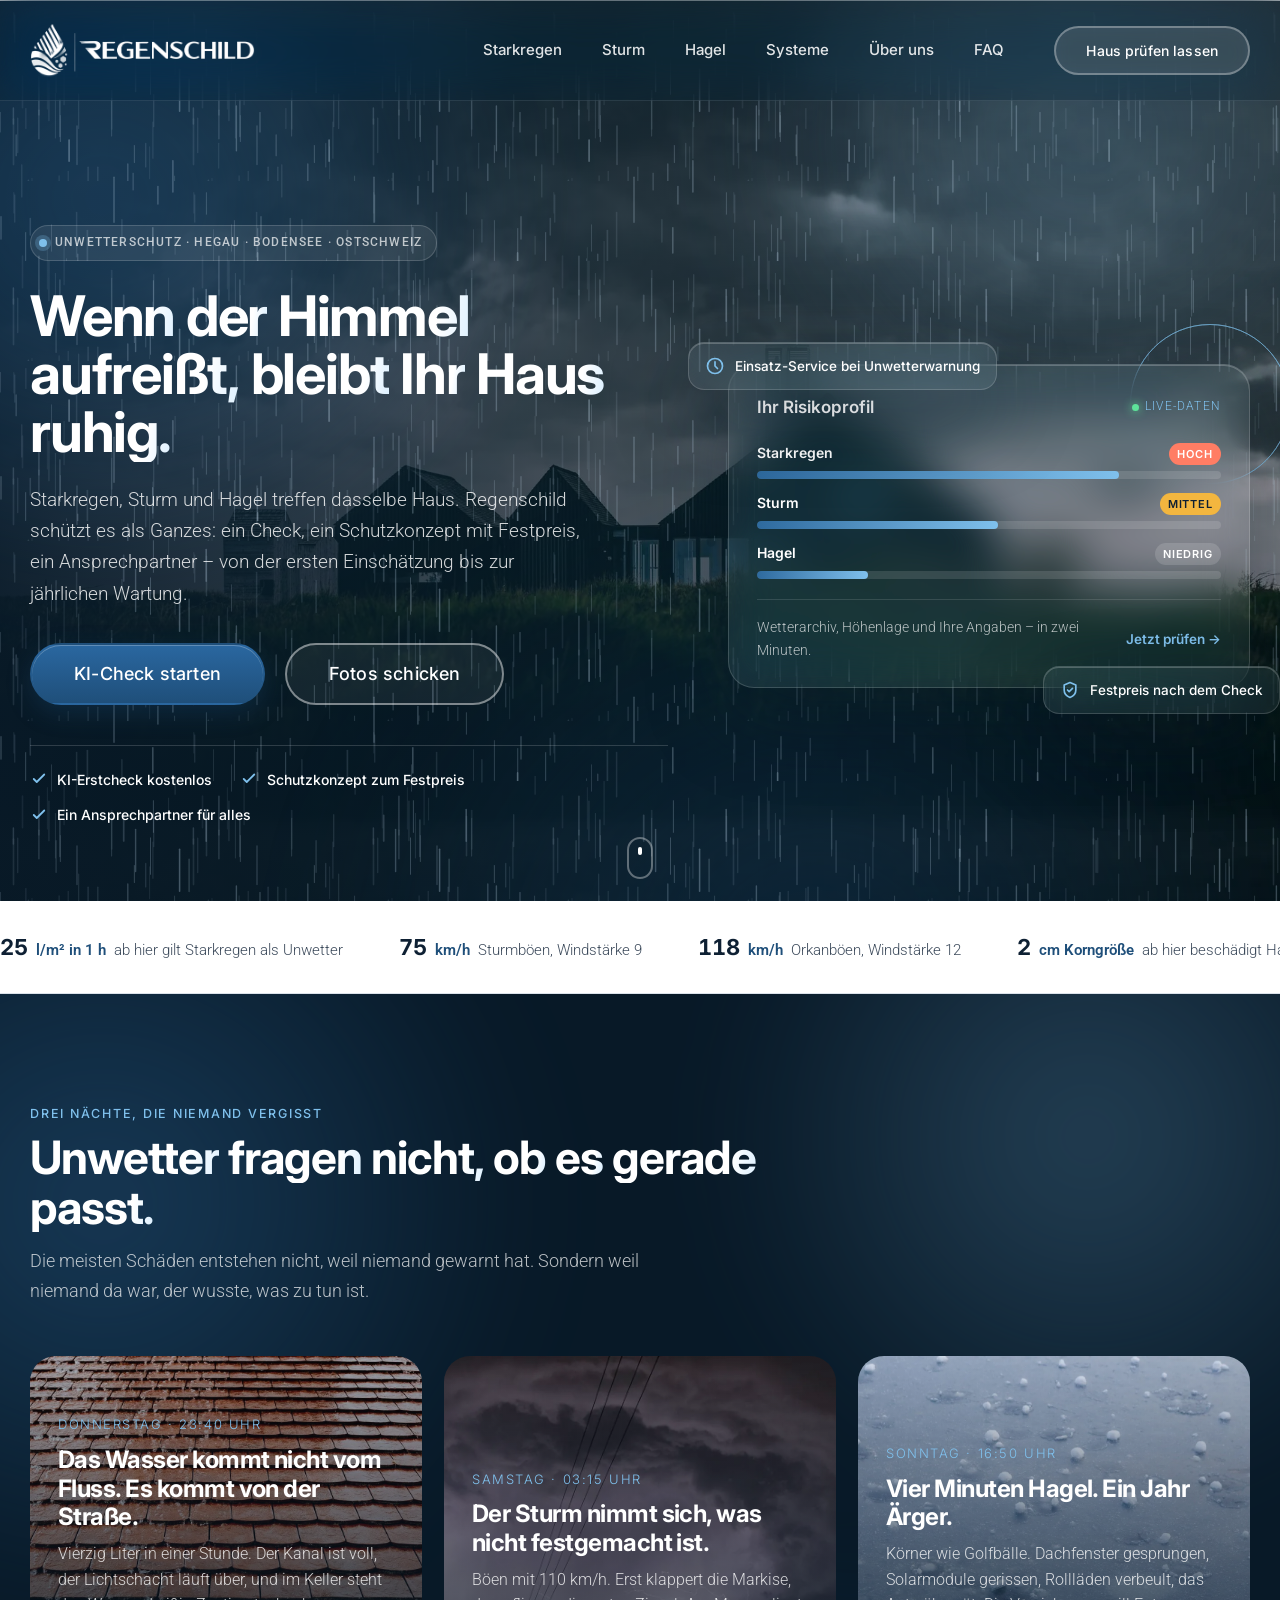
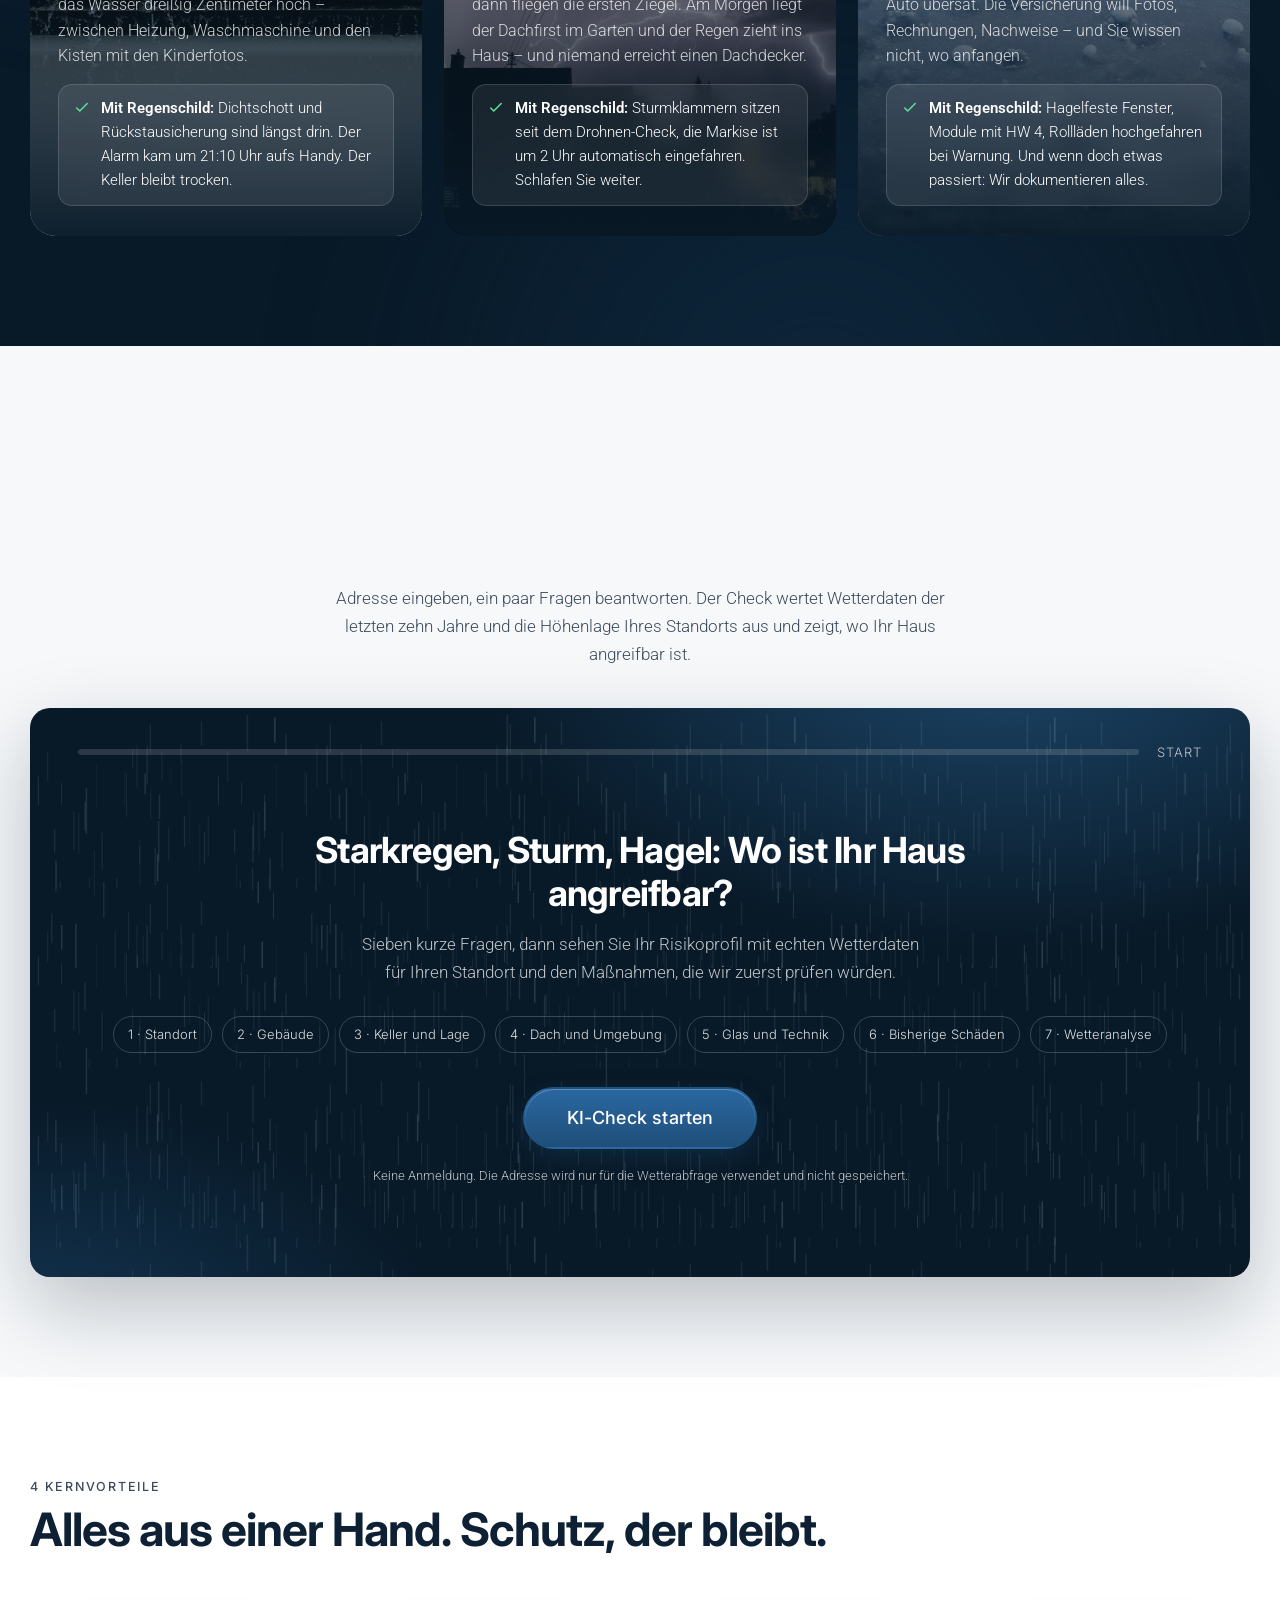
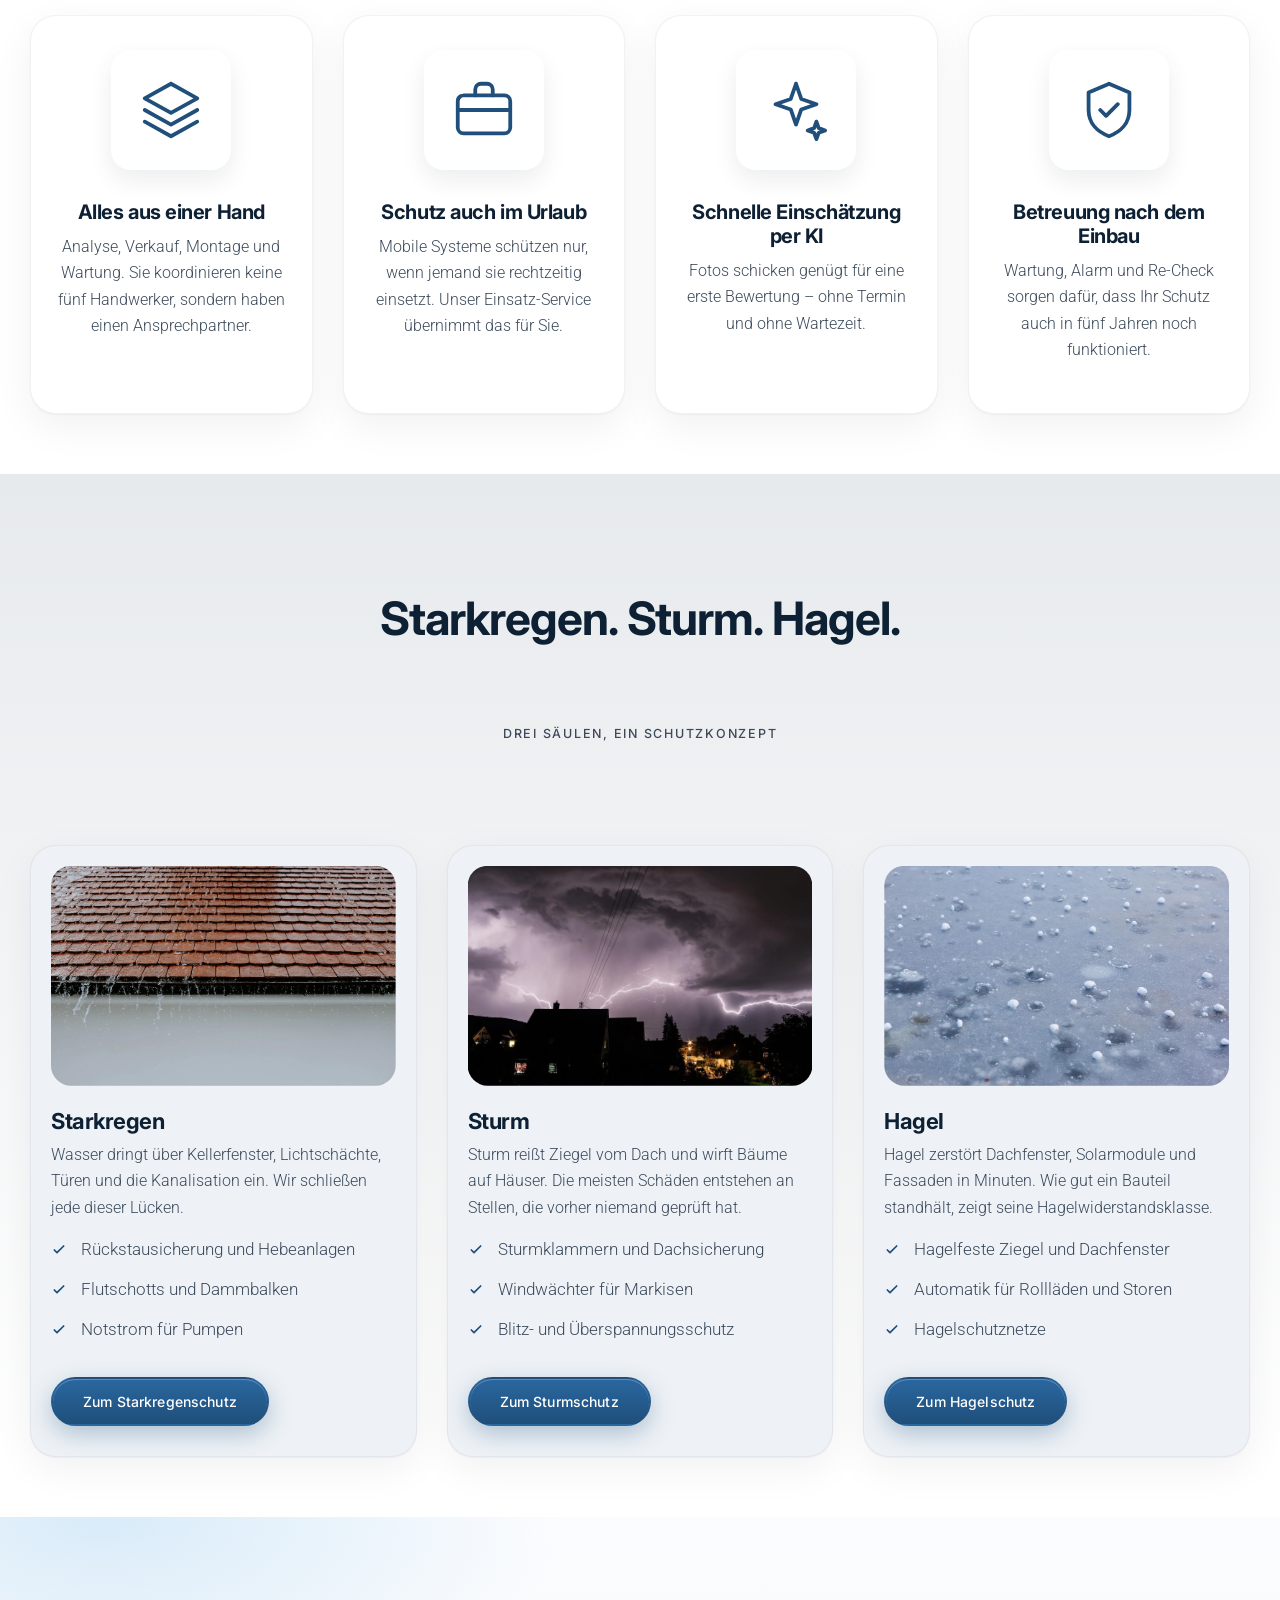
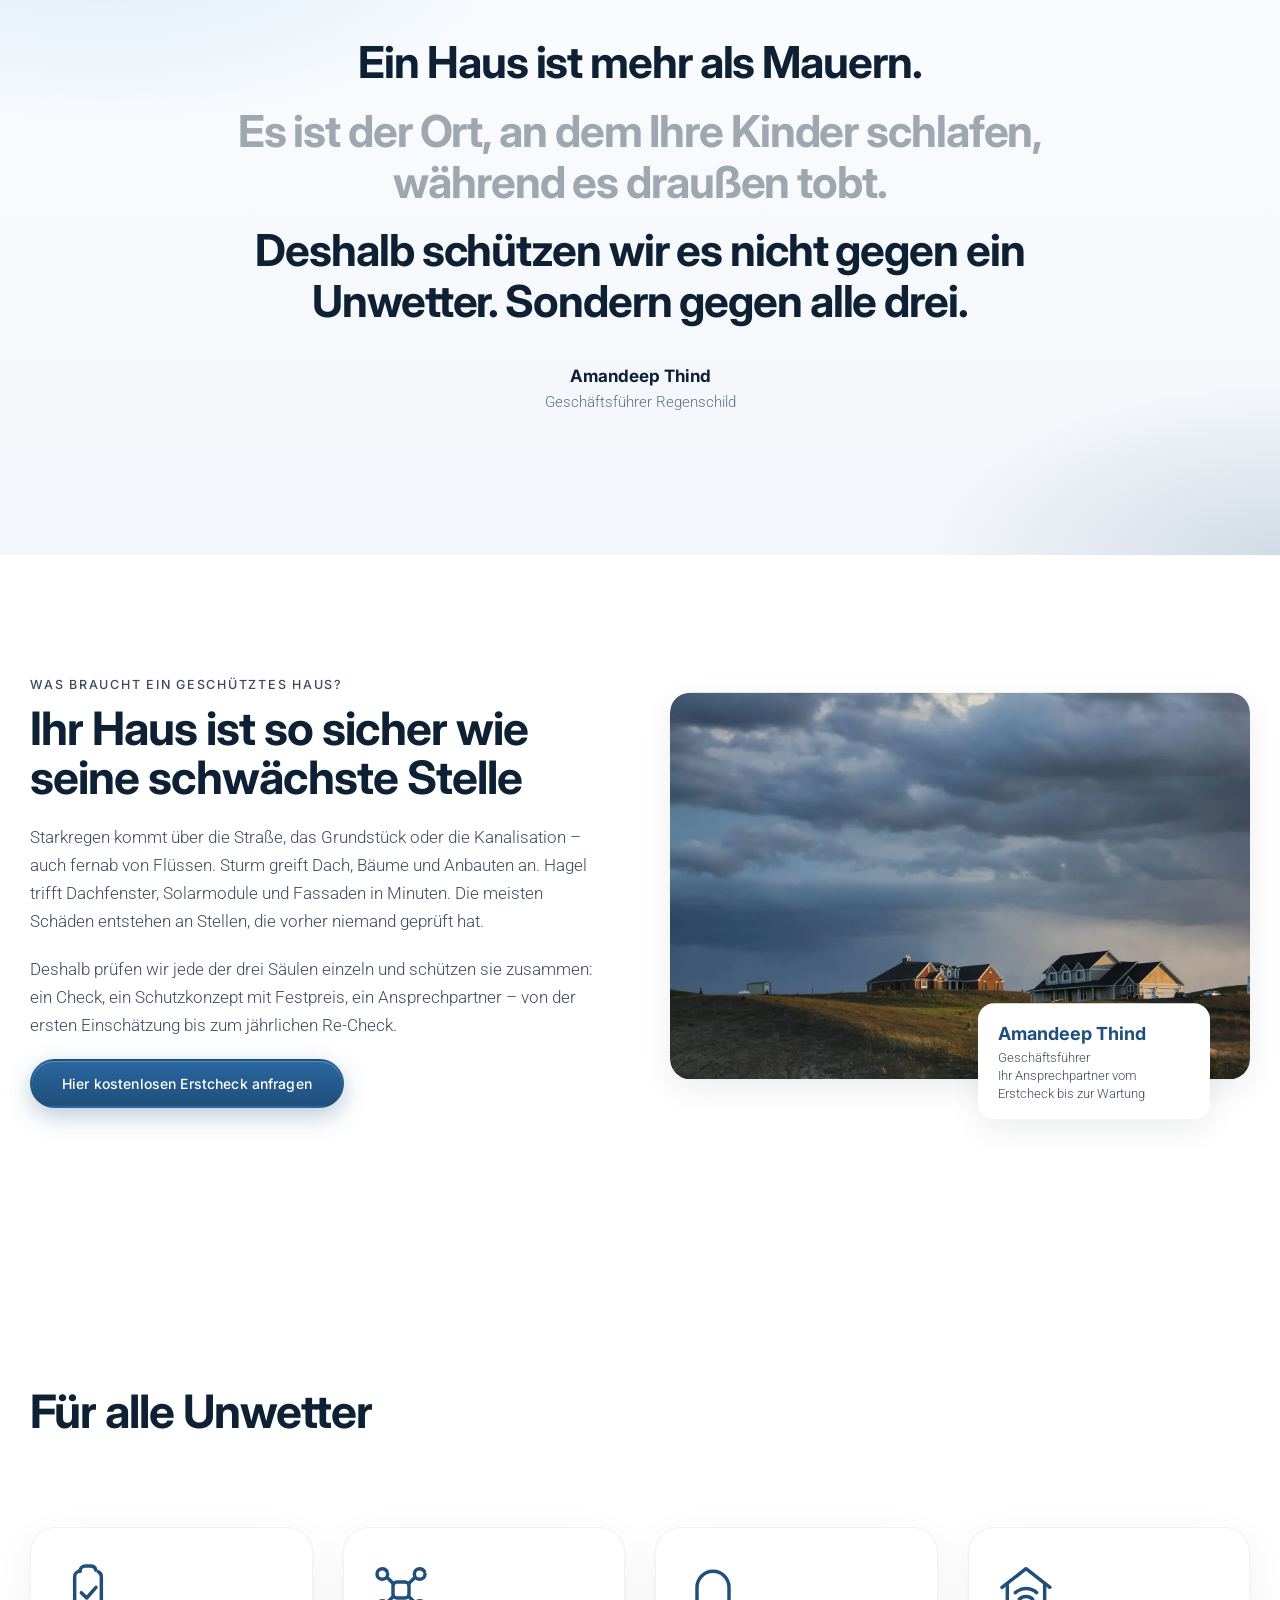
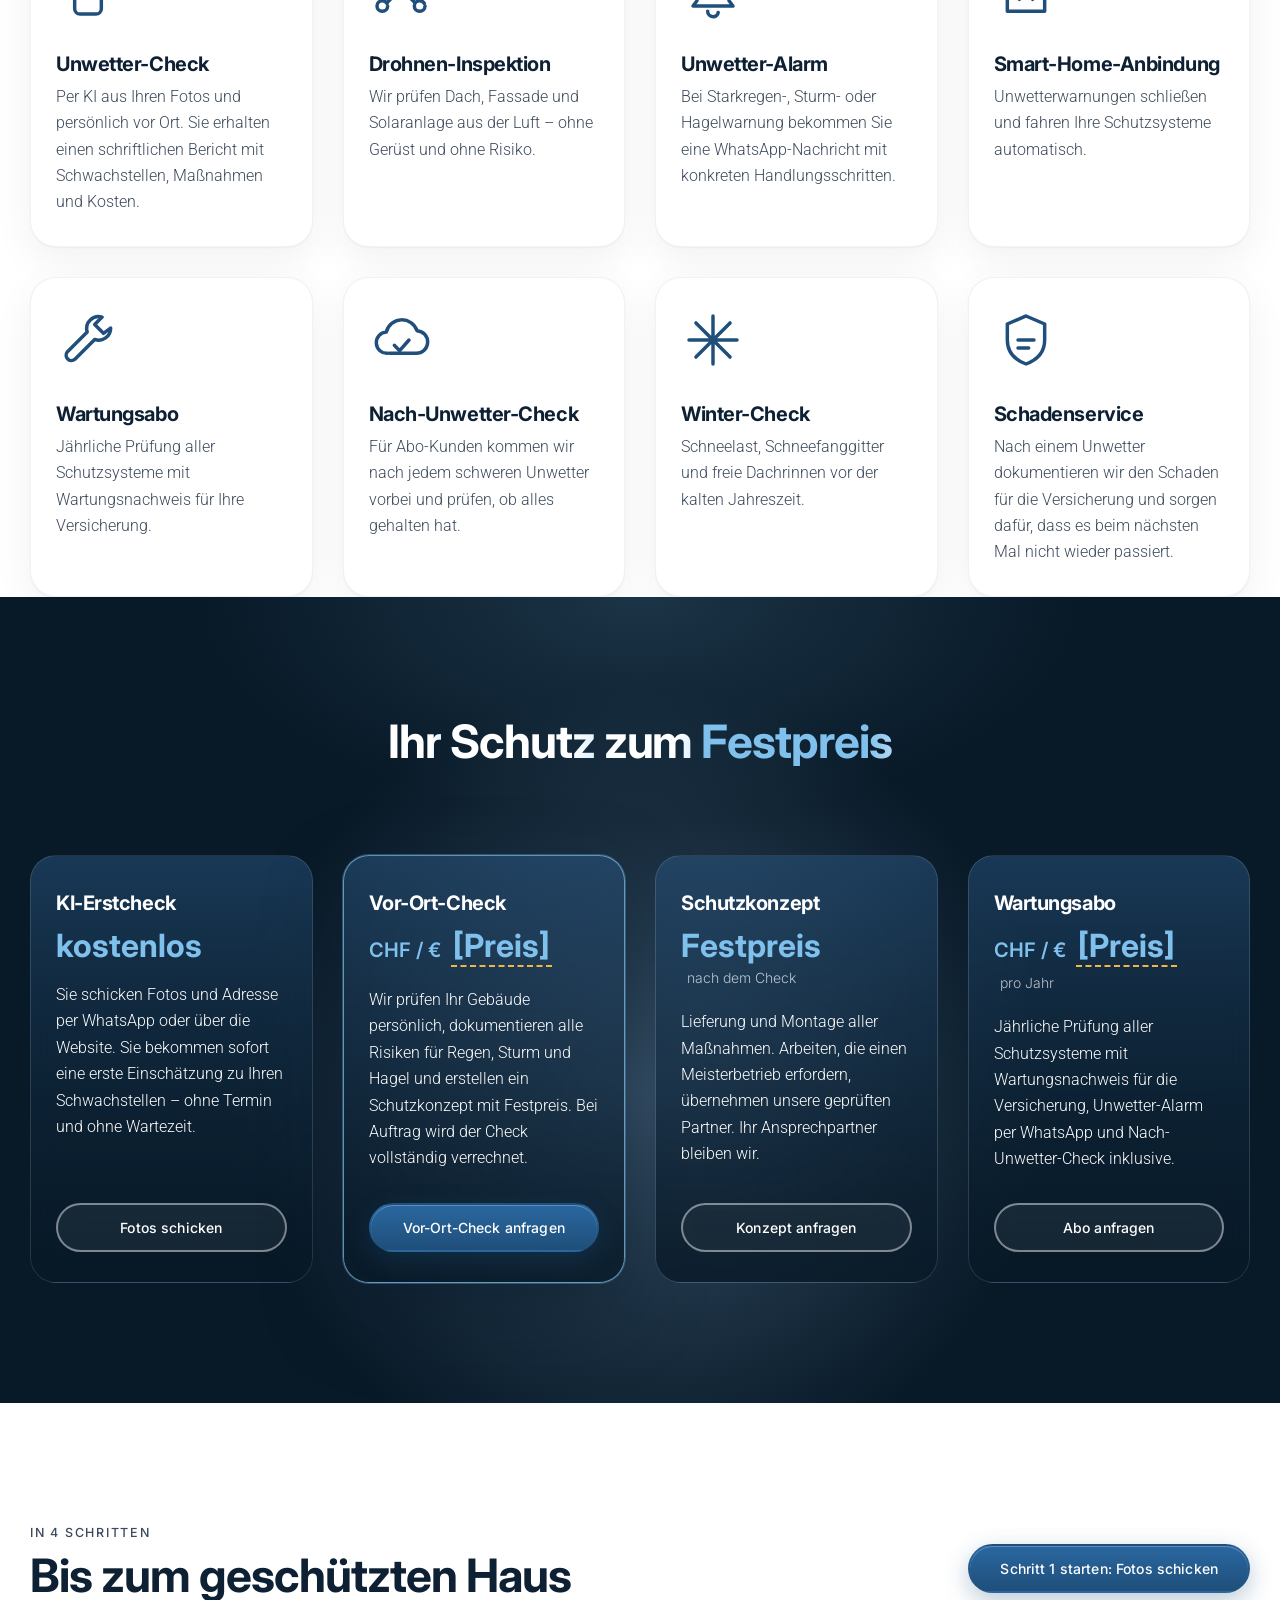
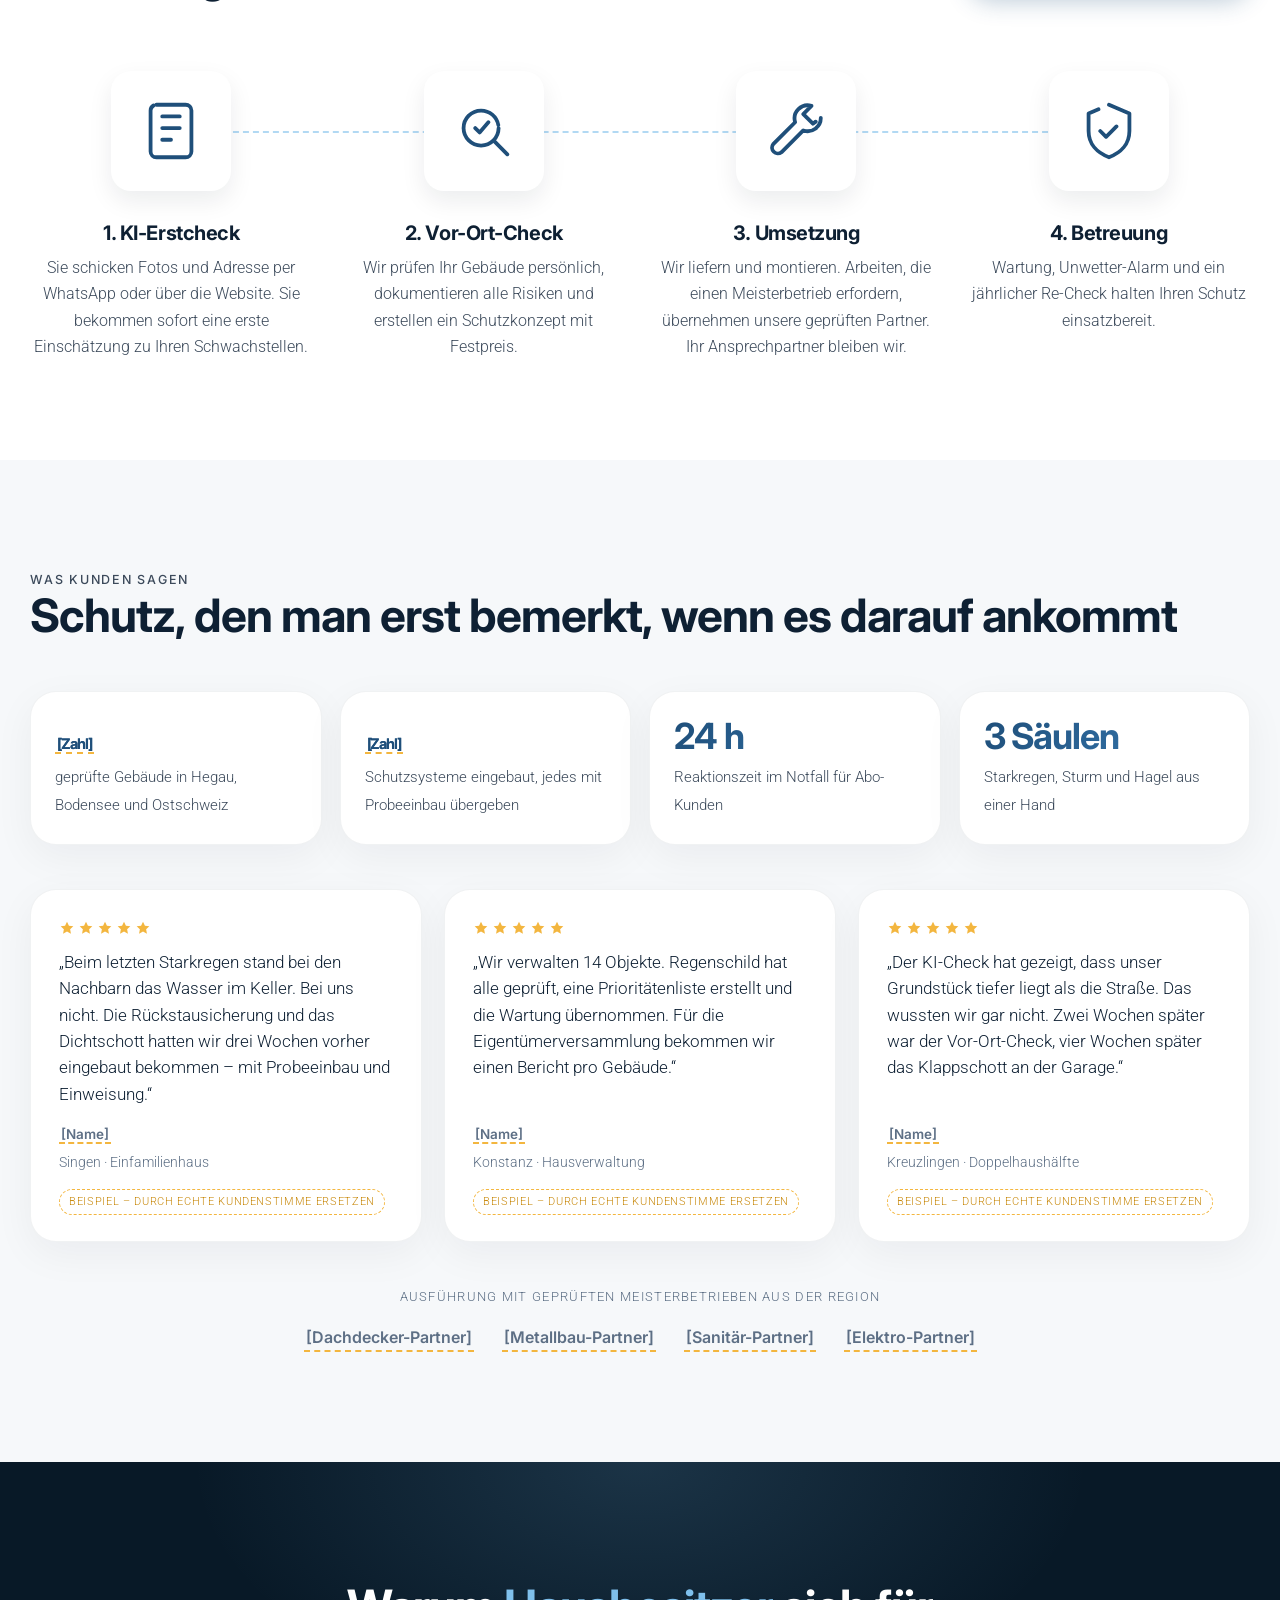
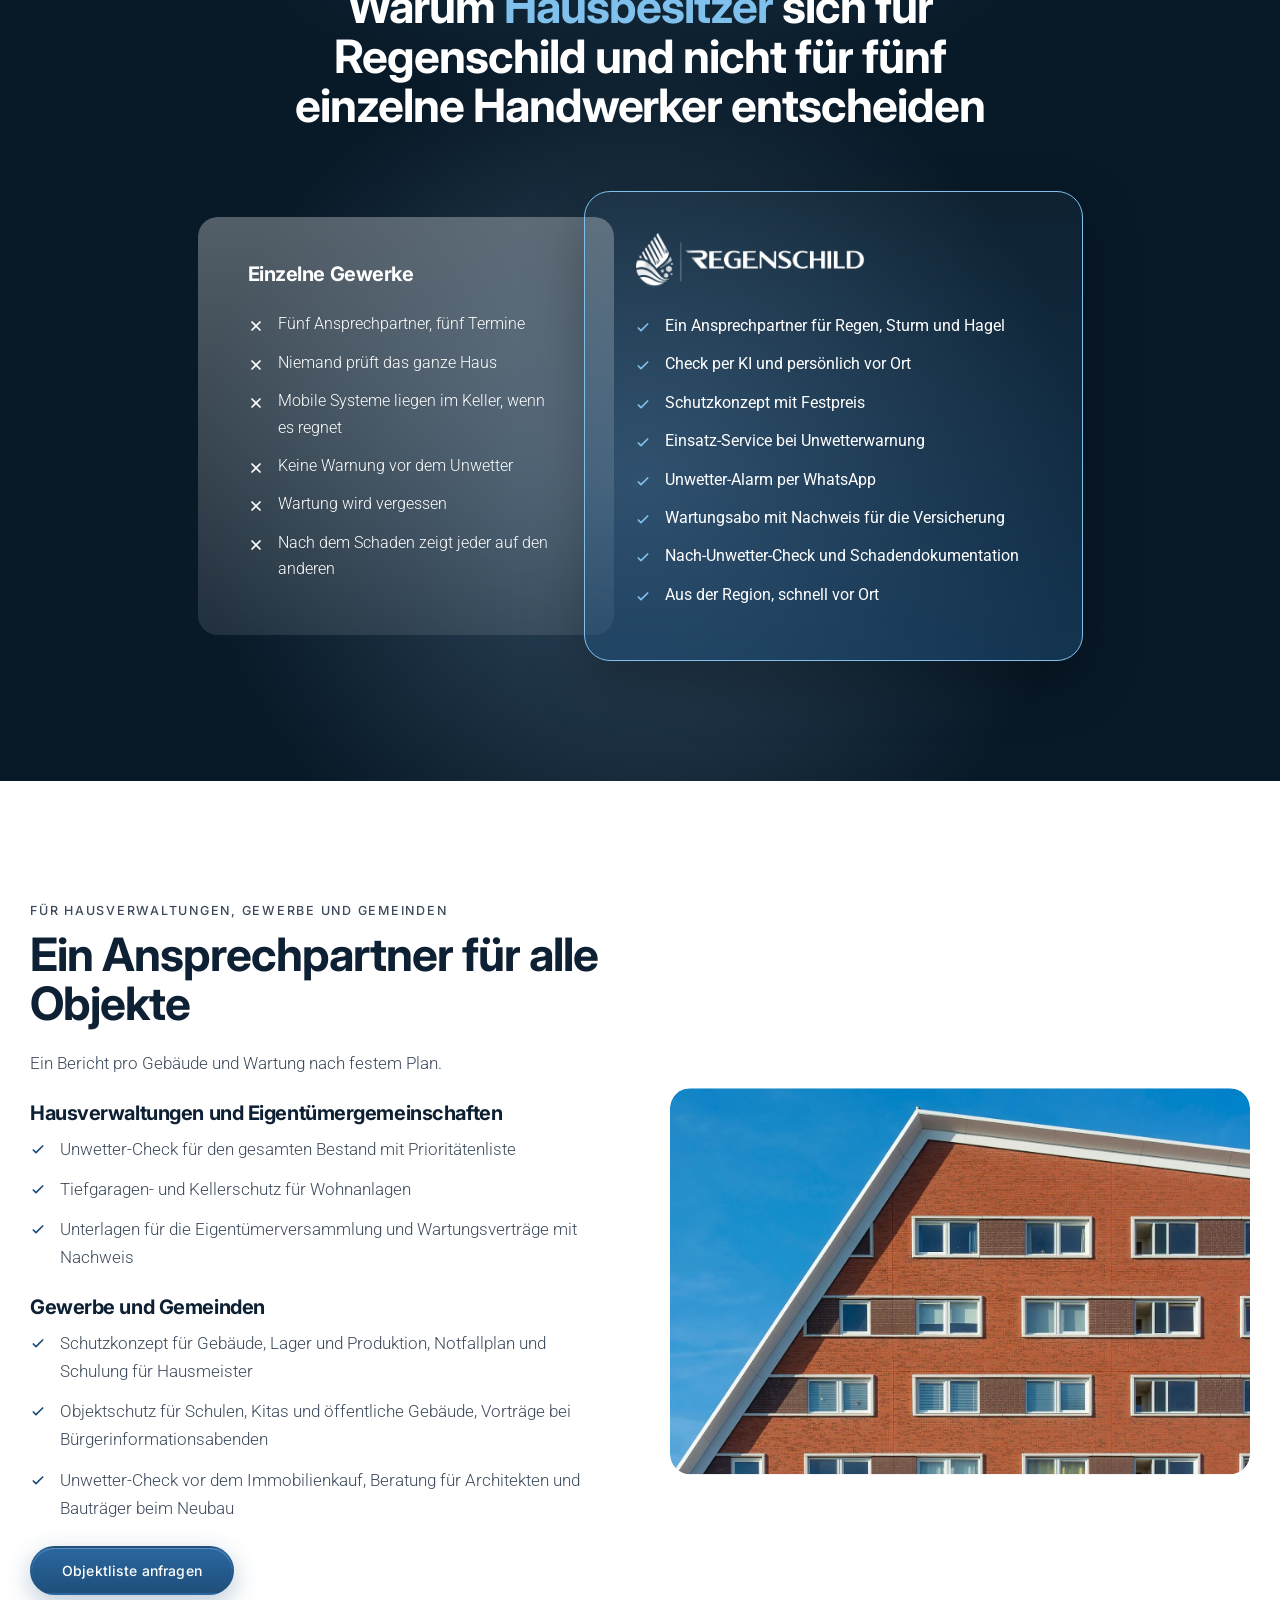
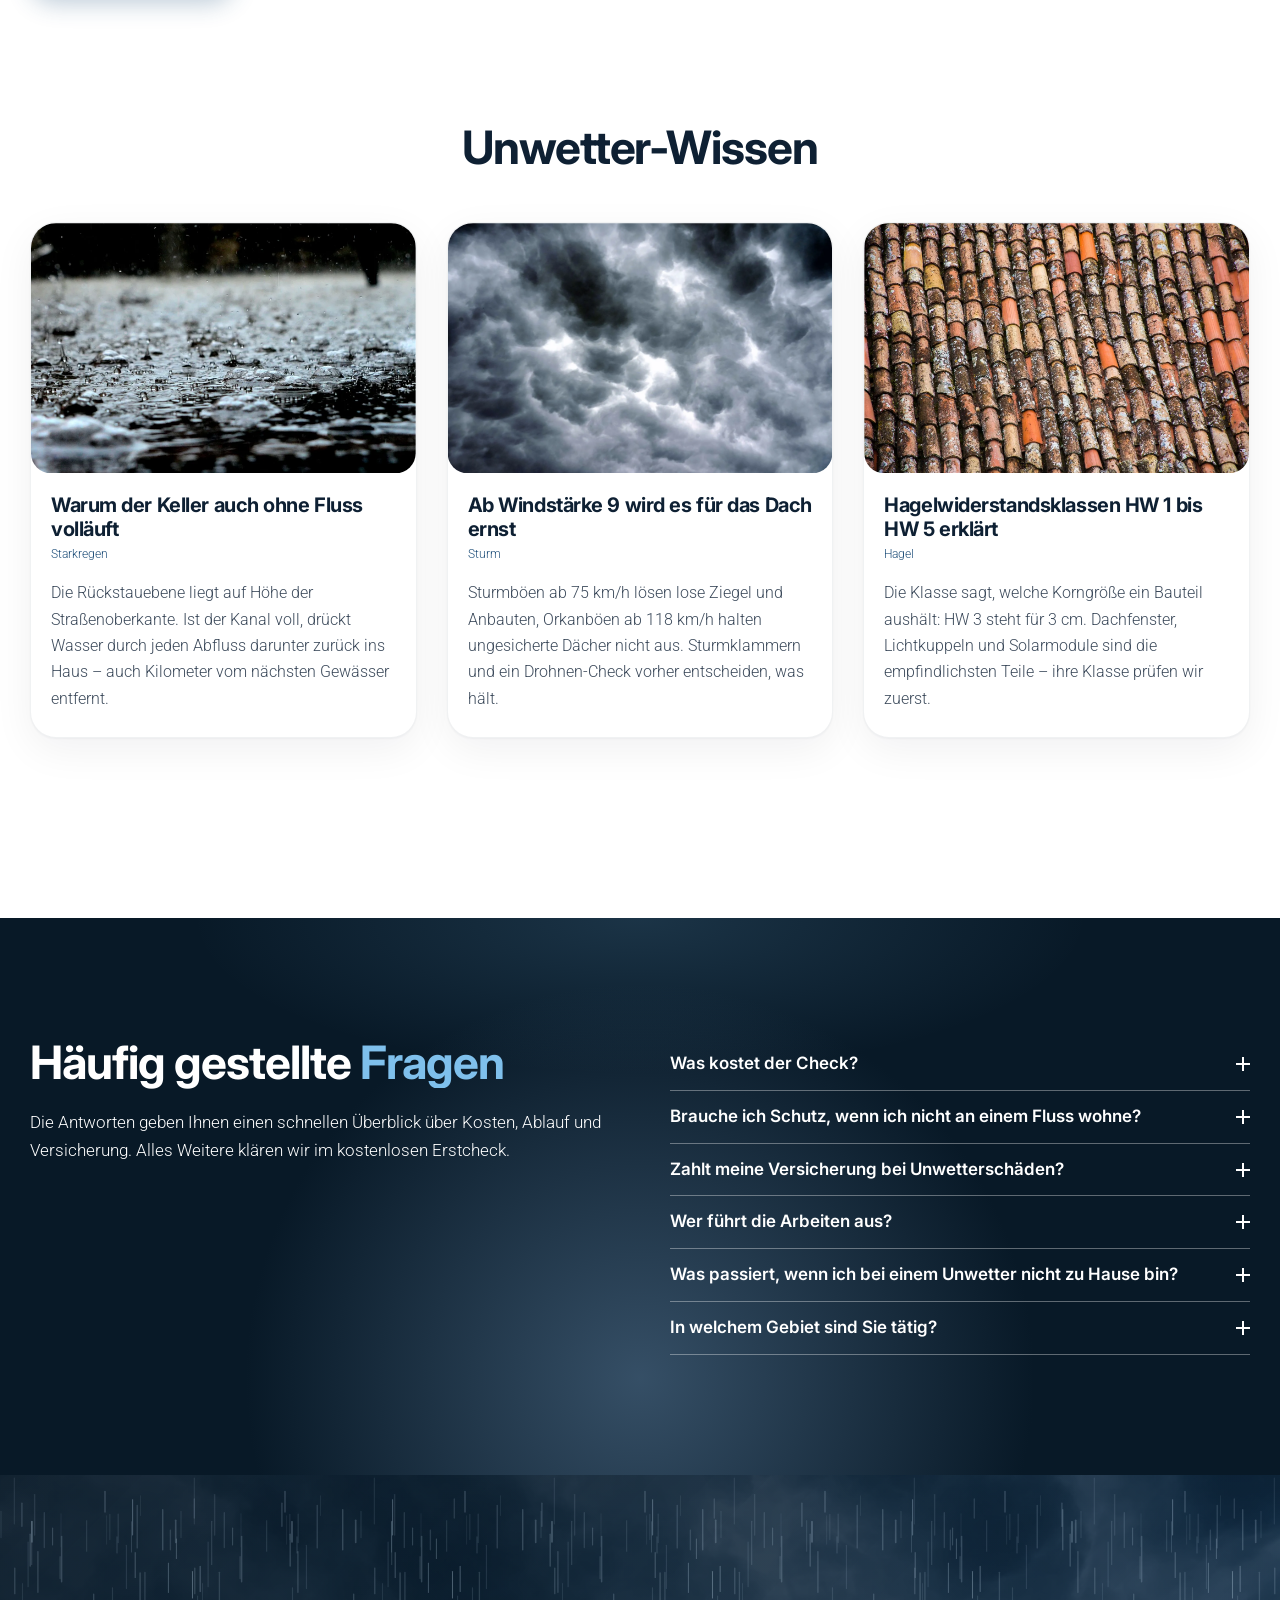
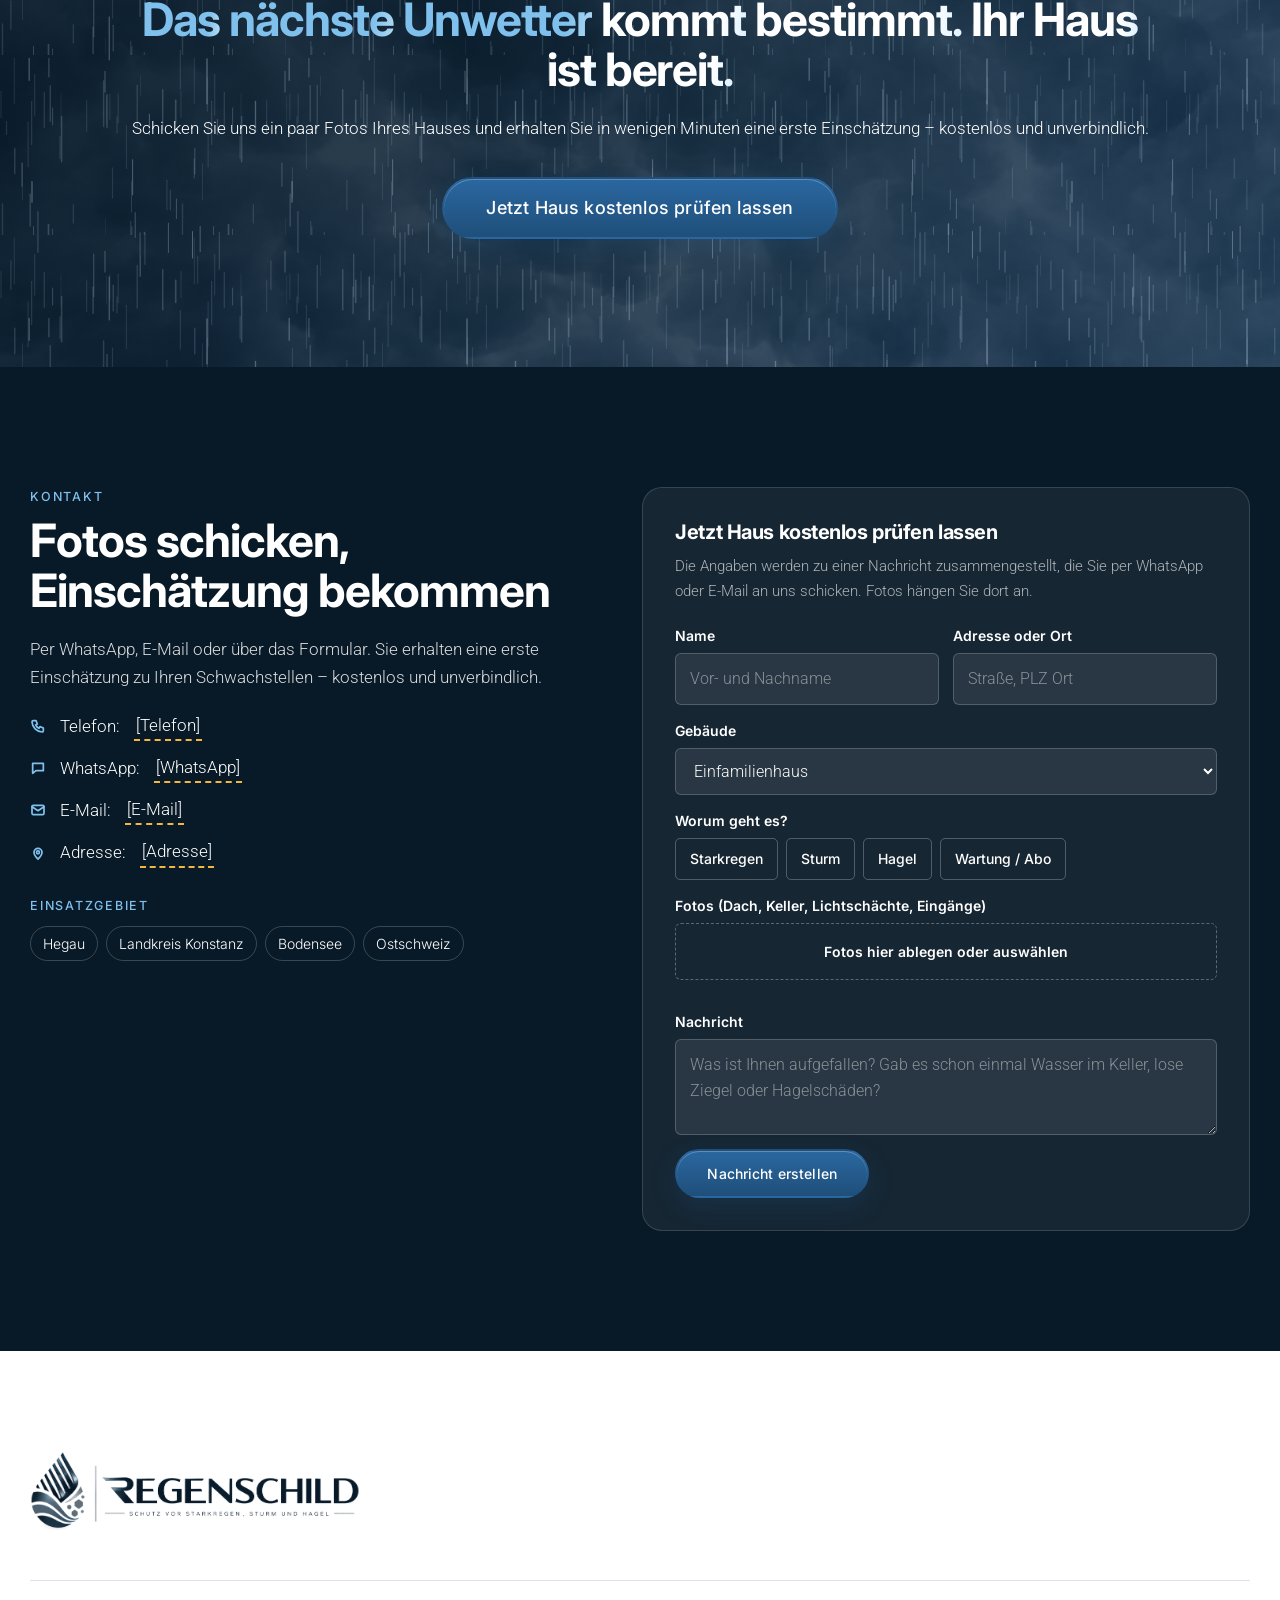
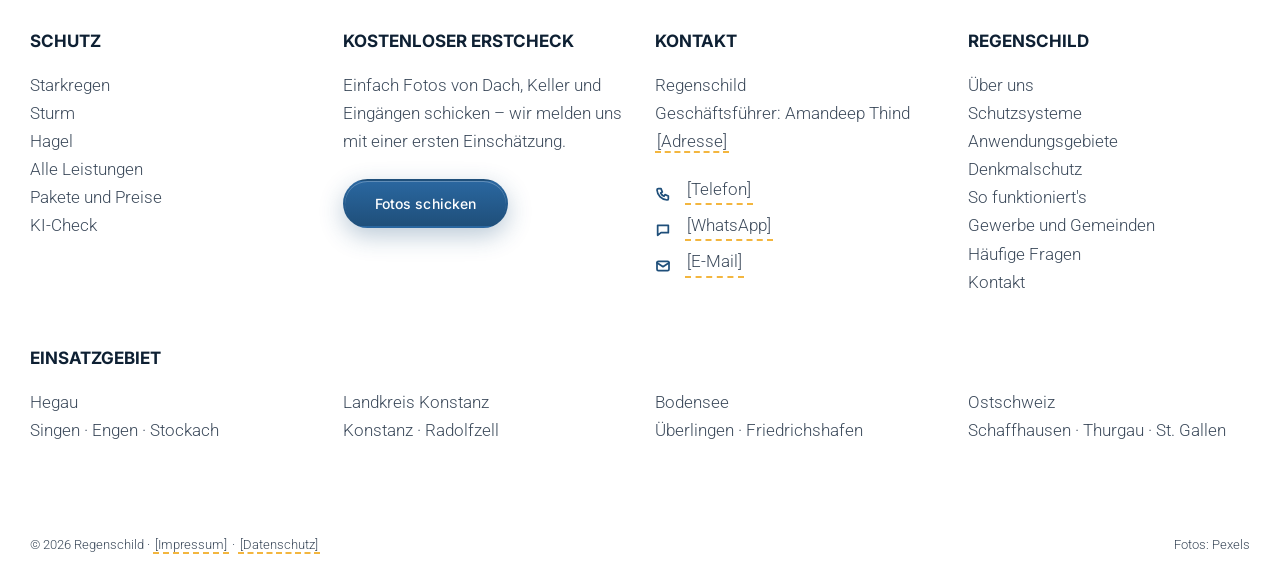
==== commit 2e5b39d3: "Versionsnummer an CSS- und JS-Verweisen gegen Browser-Cache Der Seitengenerator hängt einen Inhalts-" ====
--- a/index.html
+++ b/index.html
@@ -9,7 +9,7 @@
 <link rel="preconnect" href="https://fonts.gstatic.com" crossorigin>
 <link href="https://fonts.googleapis.com/css2?family=Inter:wght@400;500;600;700&family=Roboto:wght@300;400;500;700&display=swap" rel="stylesheet">
 <link rel="icon" type="image/png" href="[data-uri]">
-<link rel="stylesheet" href="css/regenschild.css">
+<link rel="stylesheet" href="css/regenschild.css?v=008b07b5">
 </head>
 <body>
 
@@ -657,6 +657,6 @@
 <a href="#" class="to-top" id="to-top" aria-label="Nach oben"><svg class="i" viewBox="0 0 24 24" aria-hidden="true"><path d="M6 15l6-6 6 6"/></svg></a>
 <!--/FOOTER-->
 
-<script src="js/regenschild.js"></script>
+<script src="js/regenschild.js?v=008b07b5"></script>
 </body>
 </html>
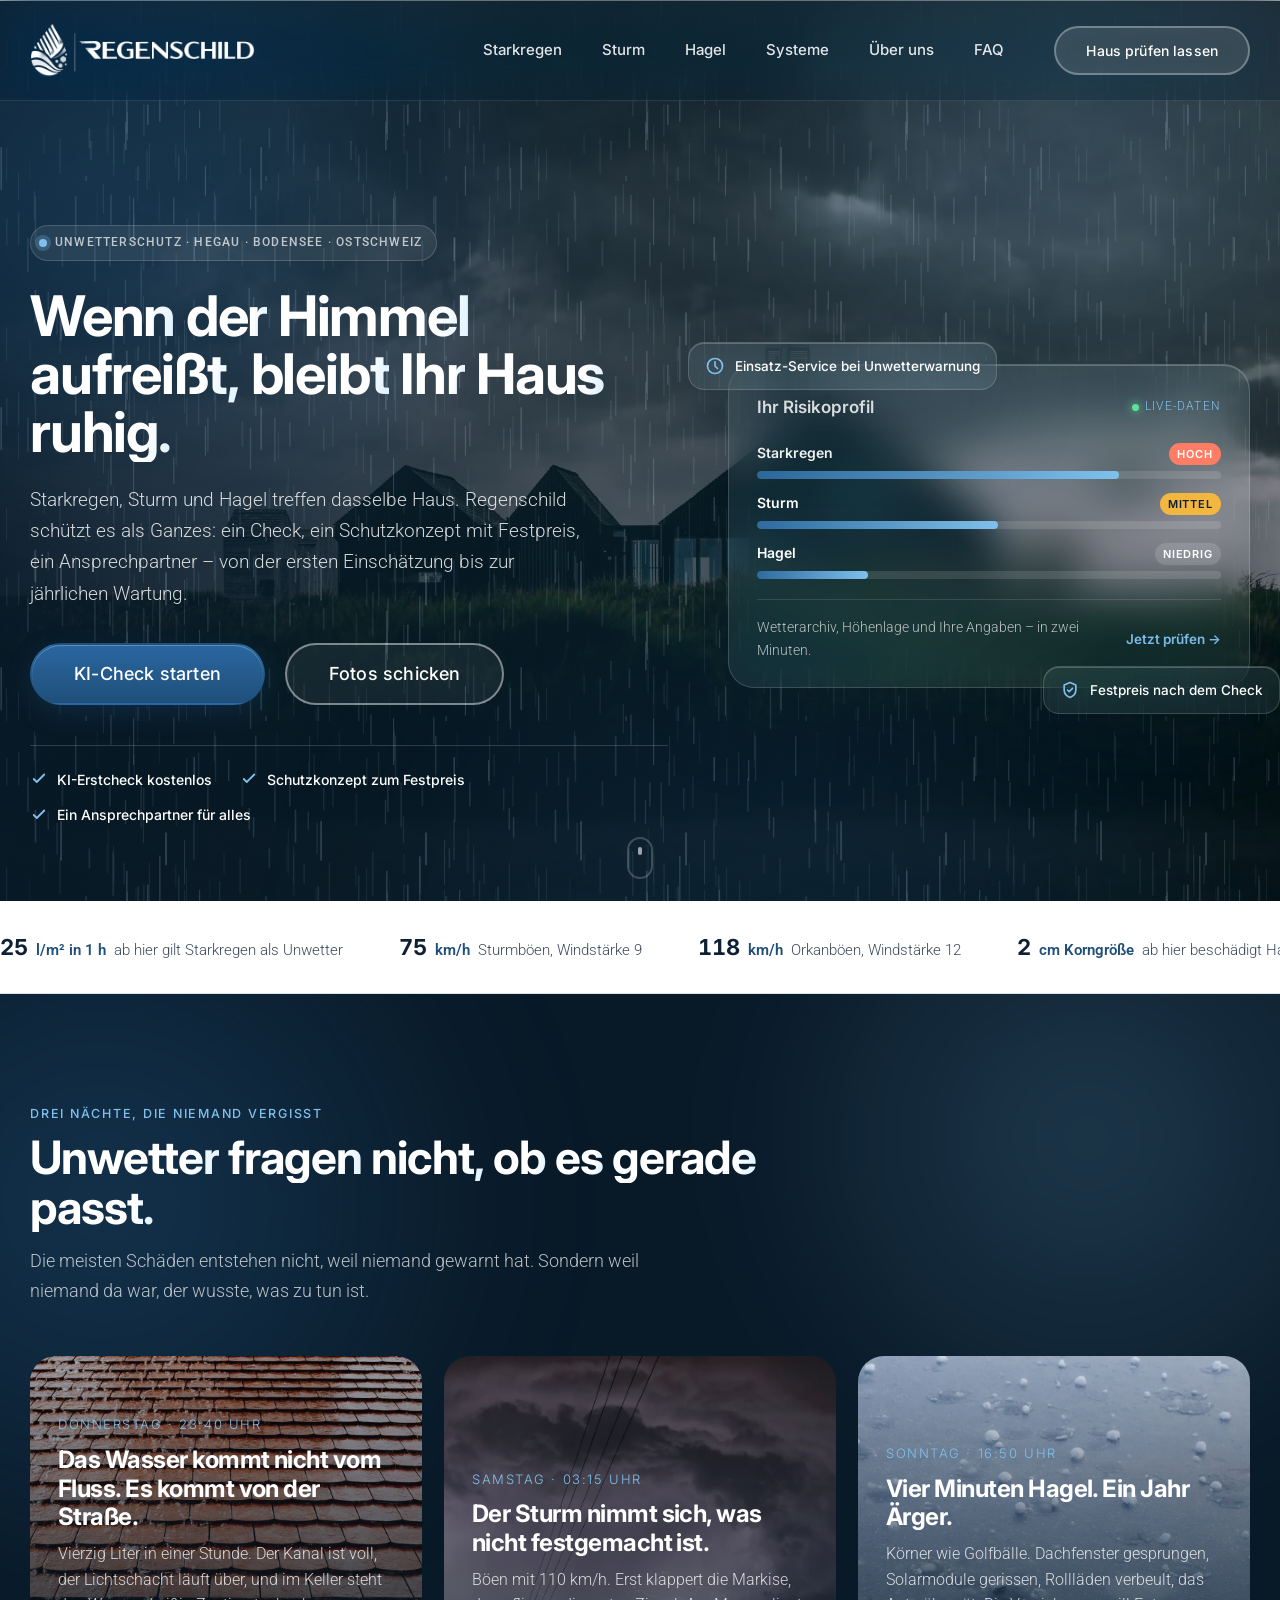
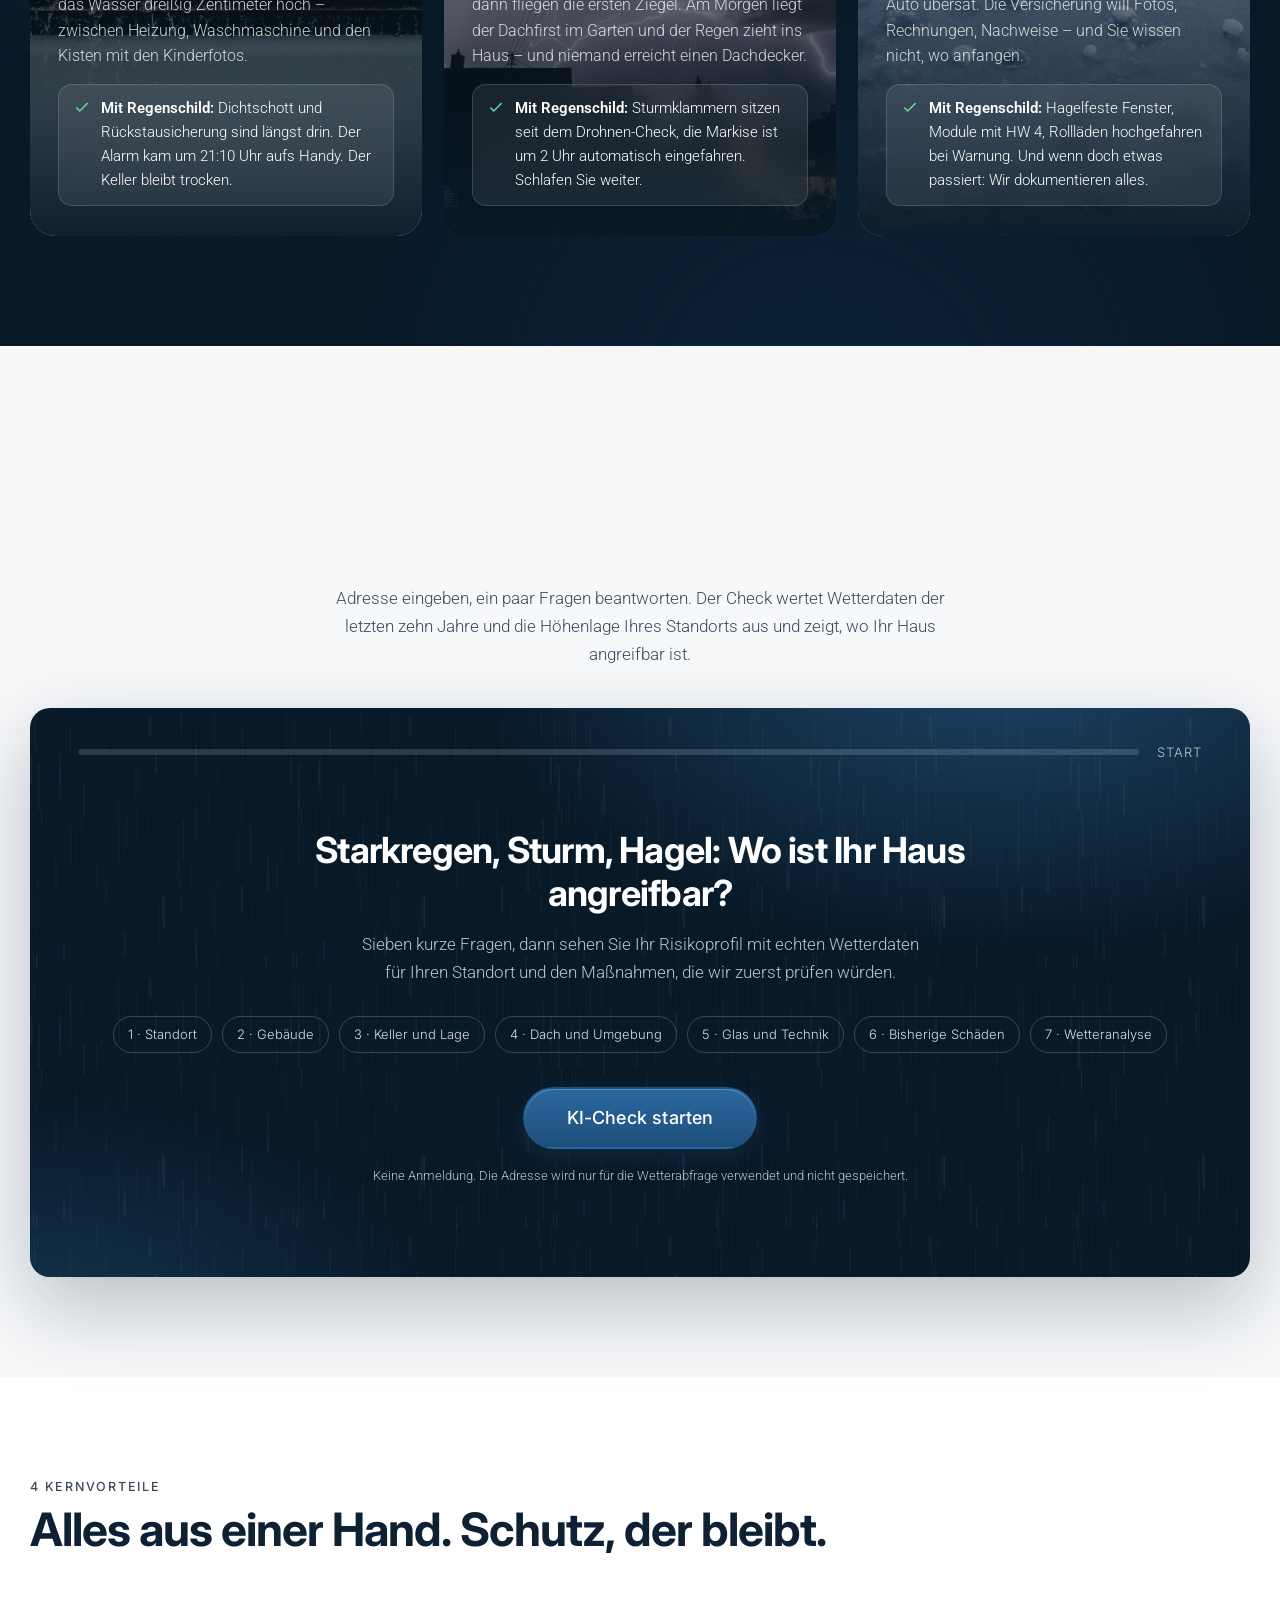
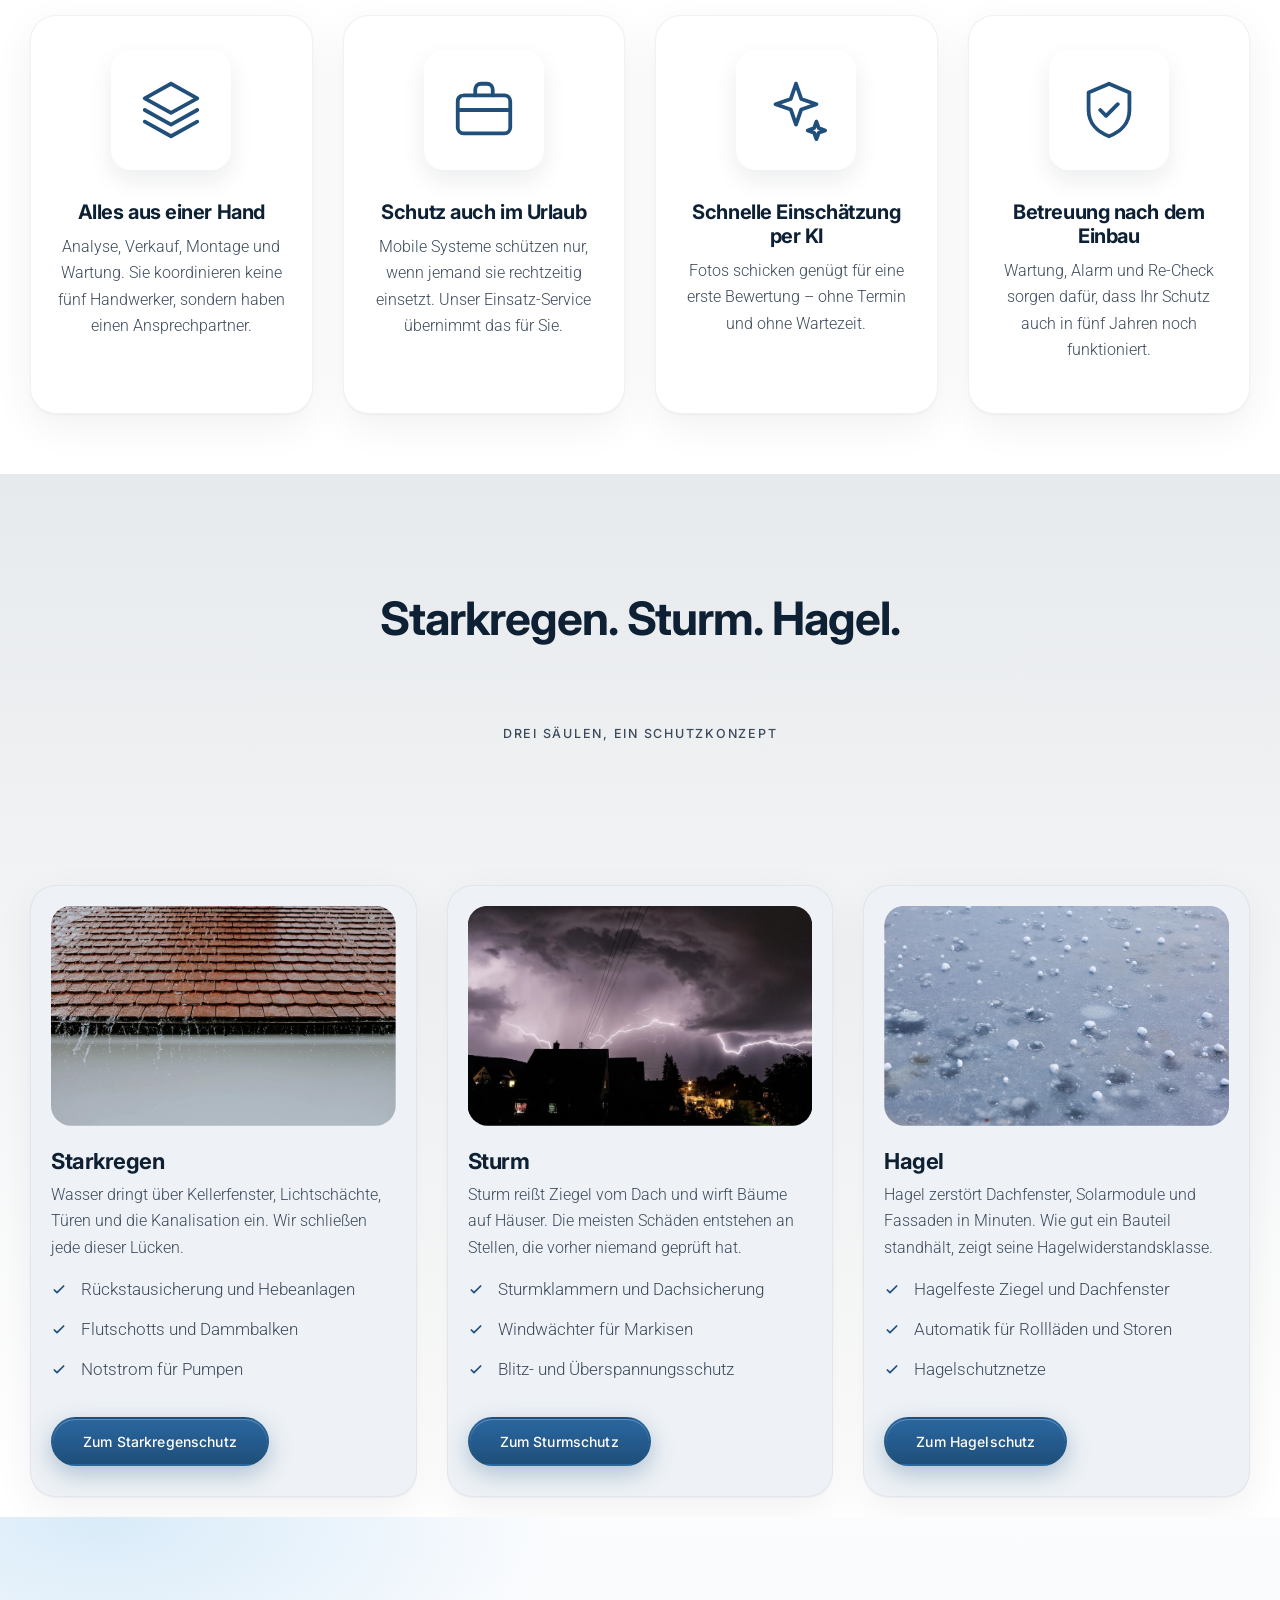
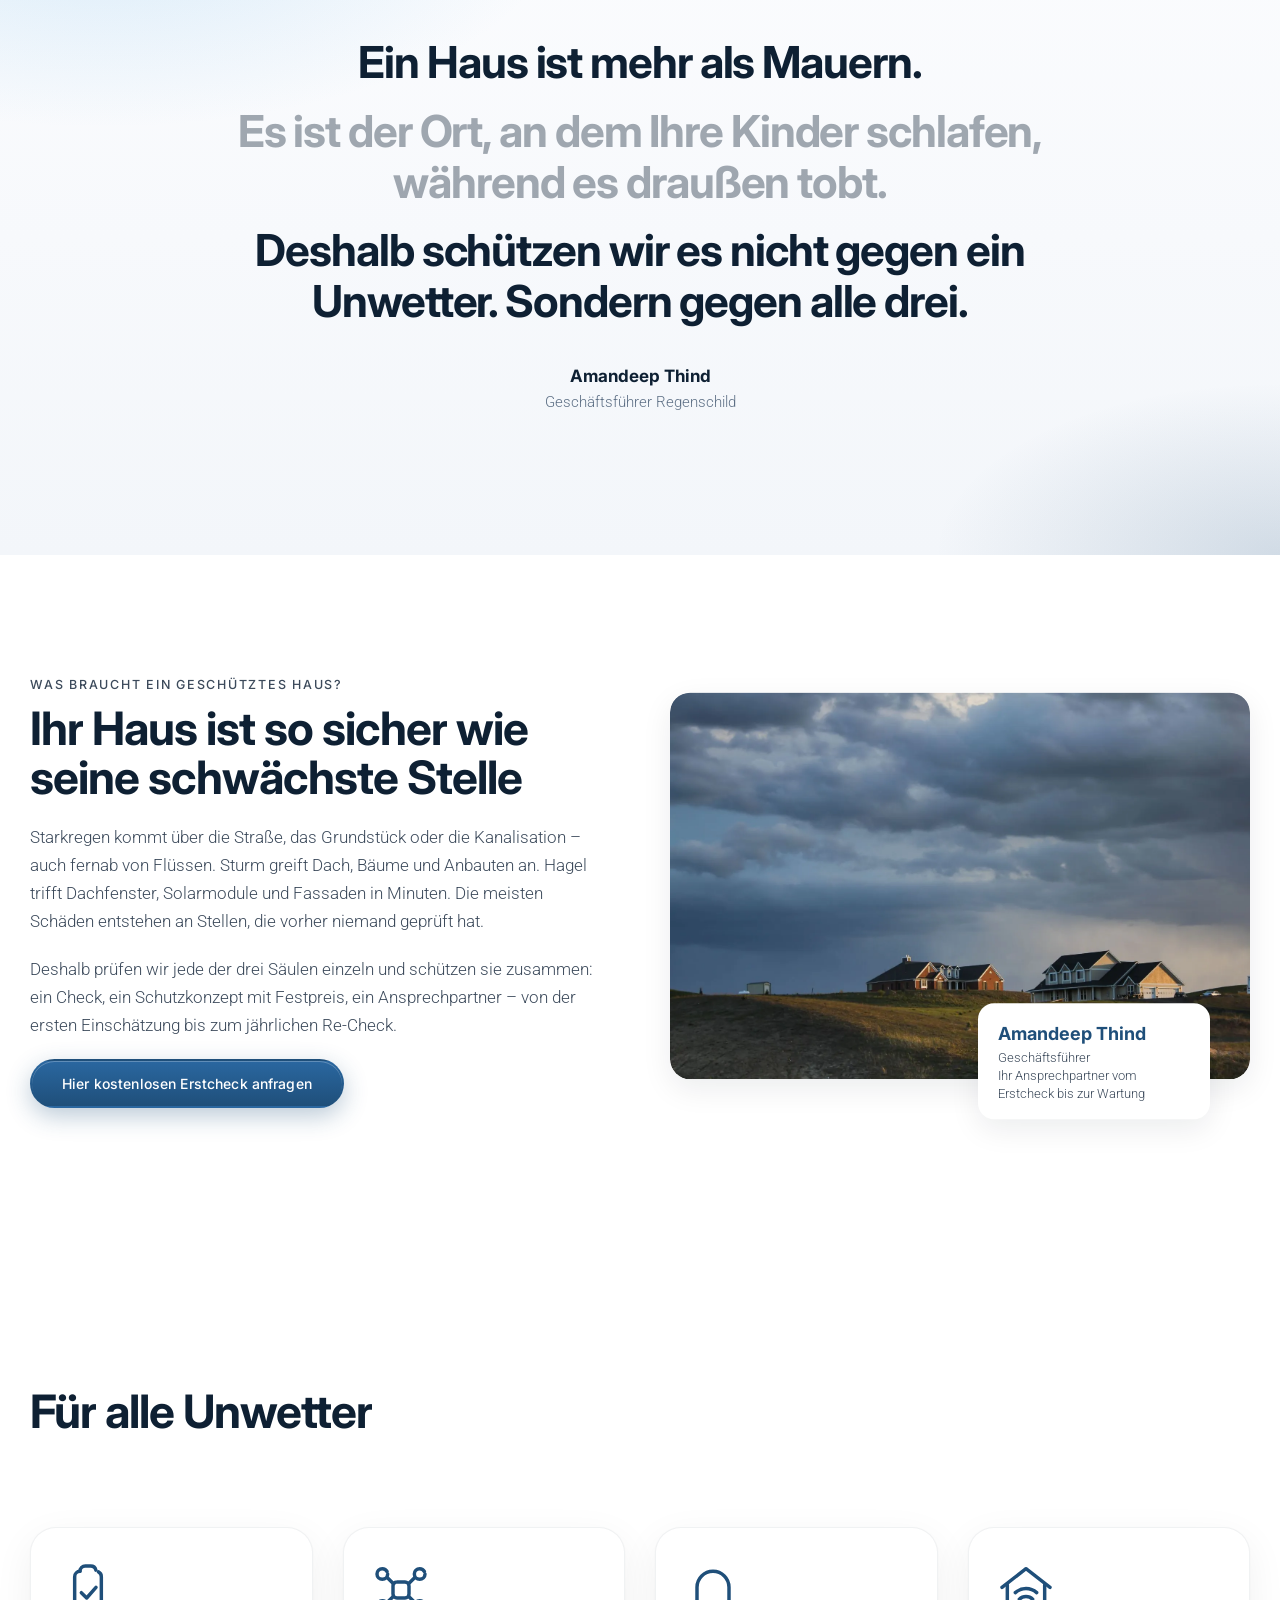
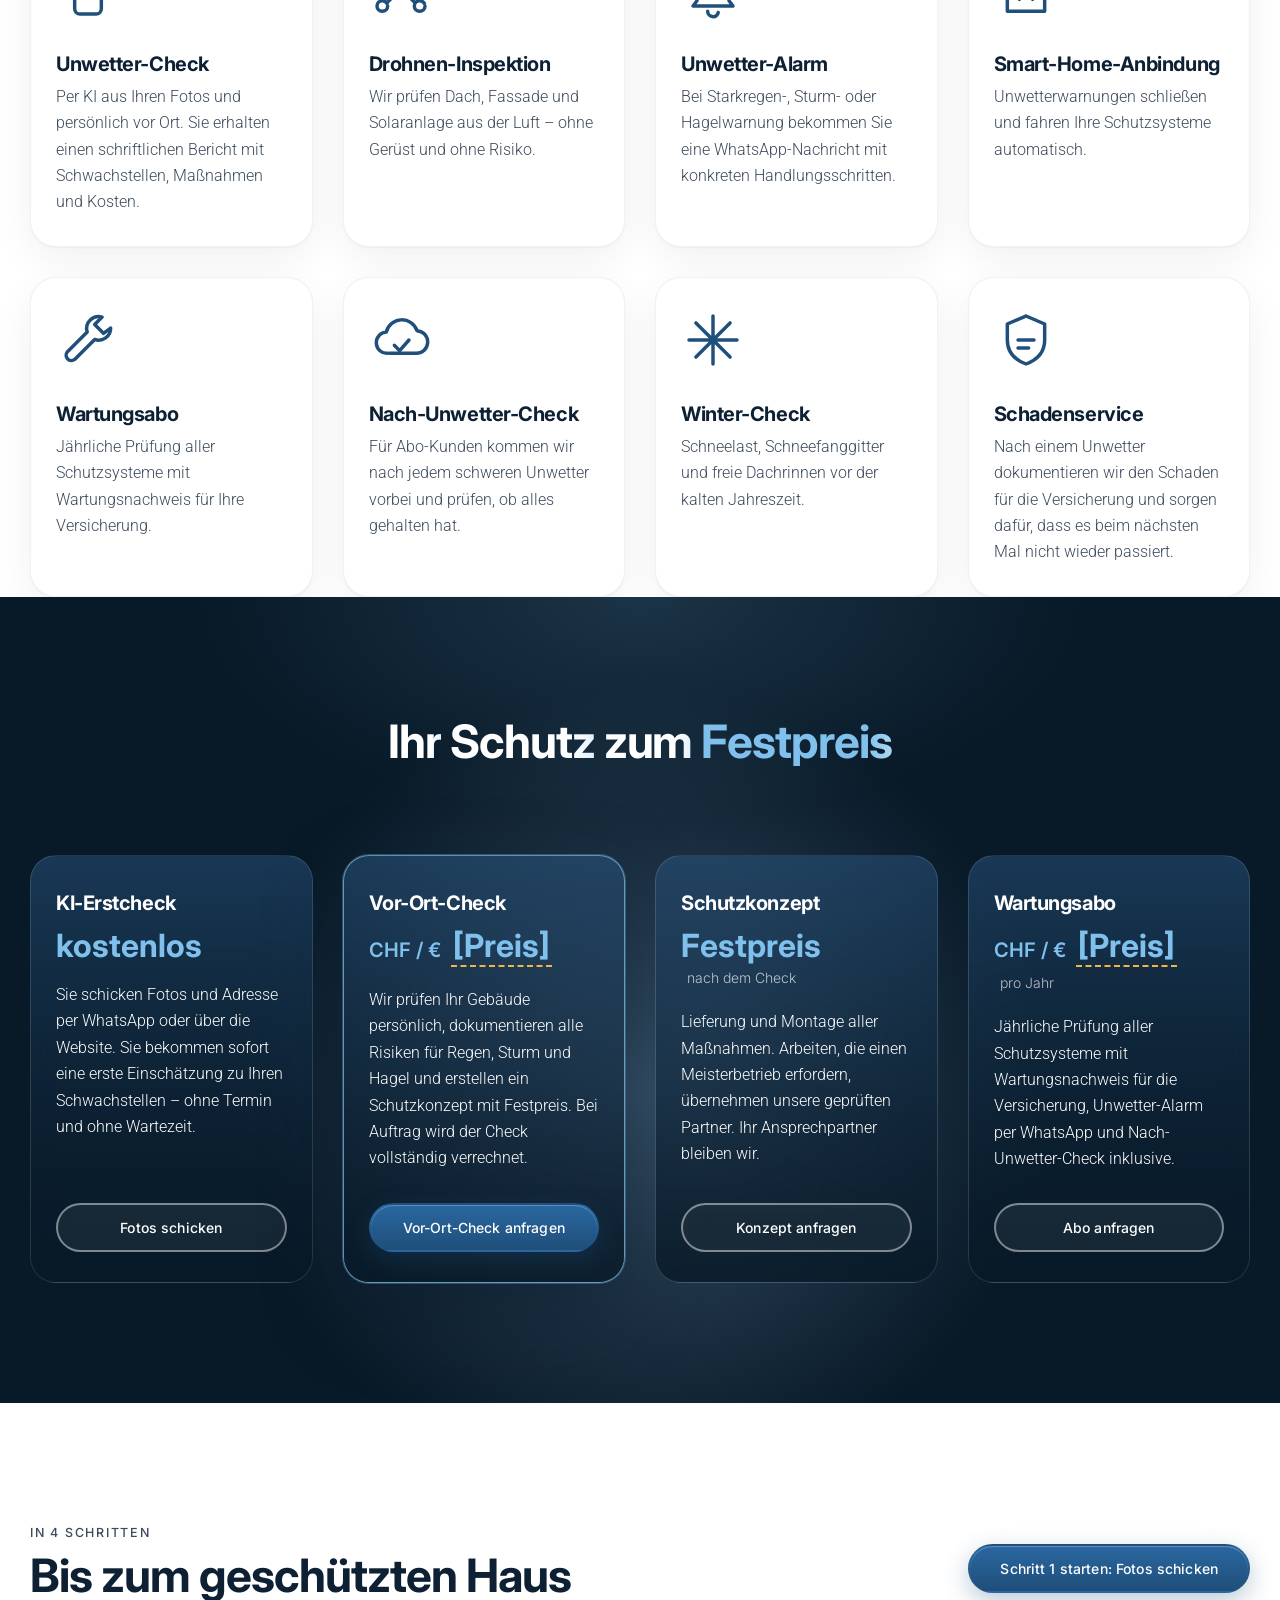
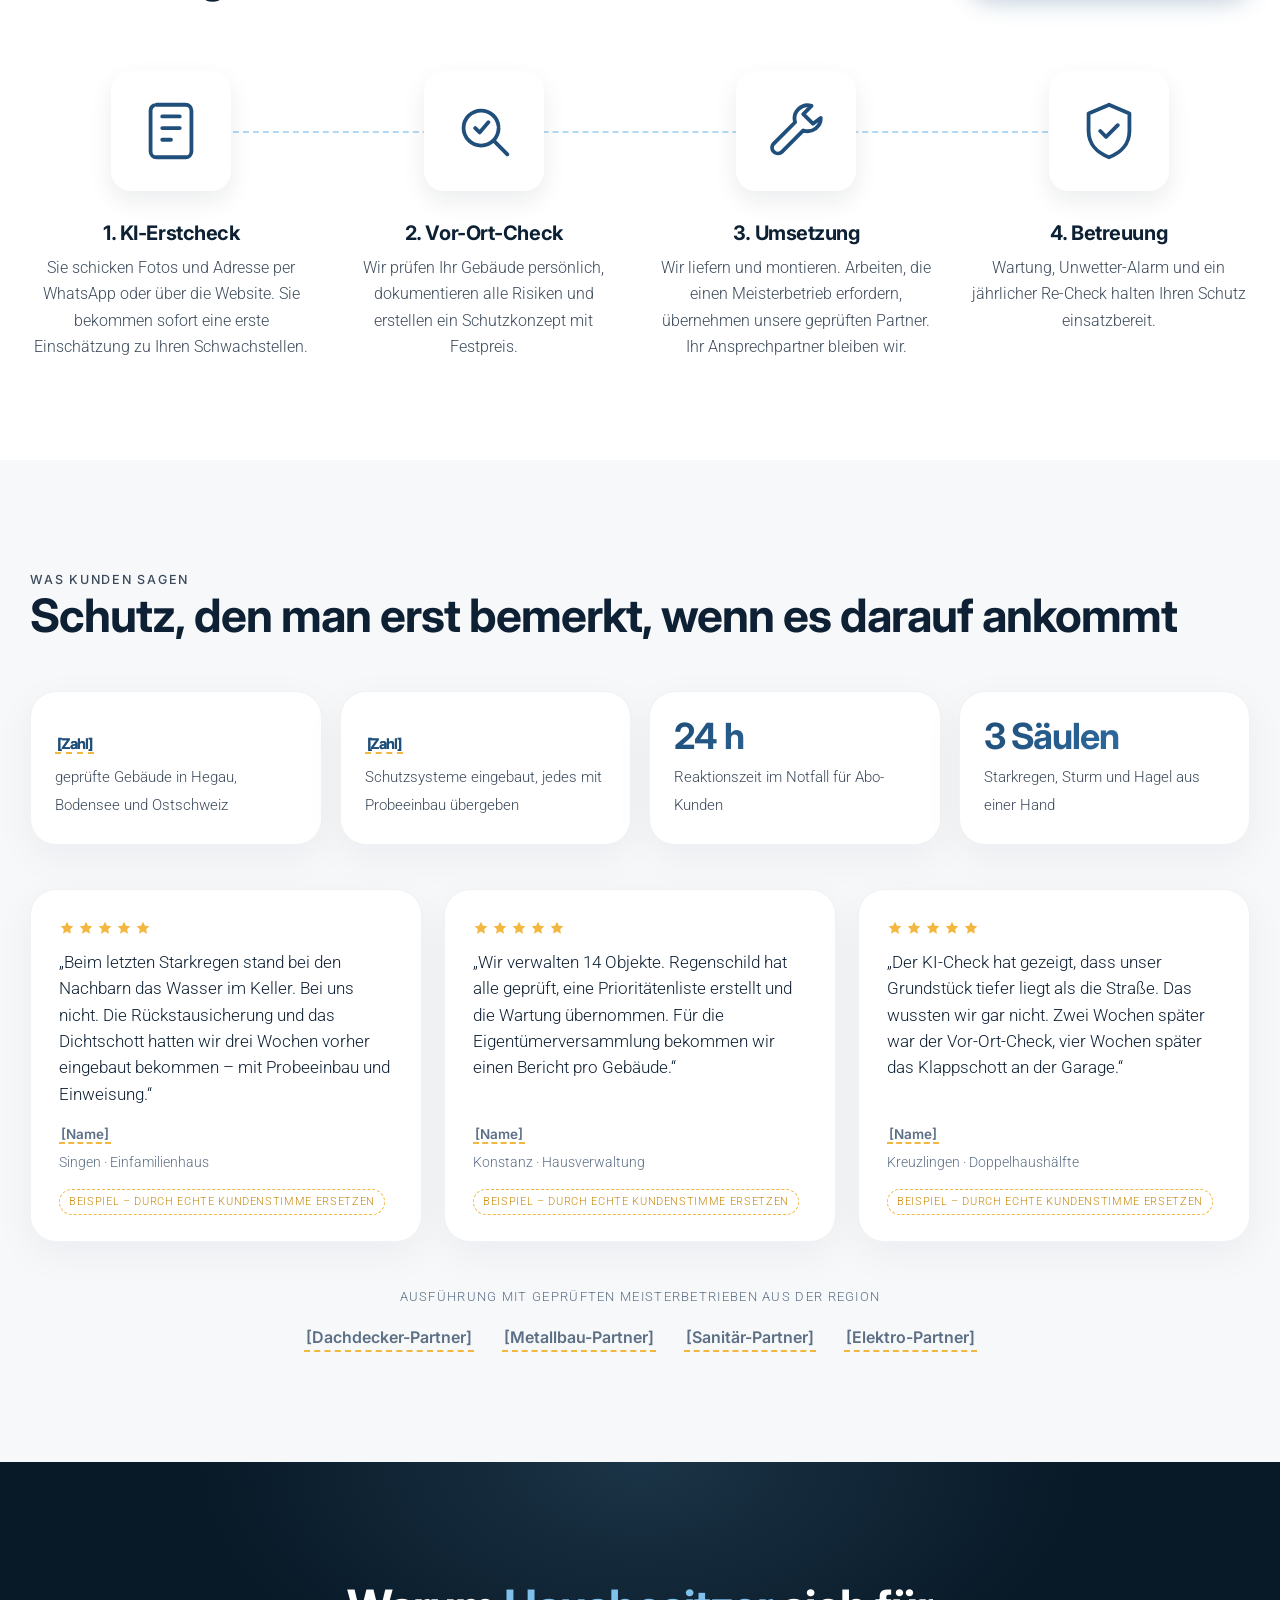
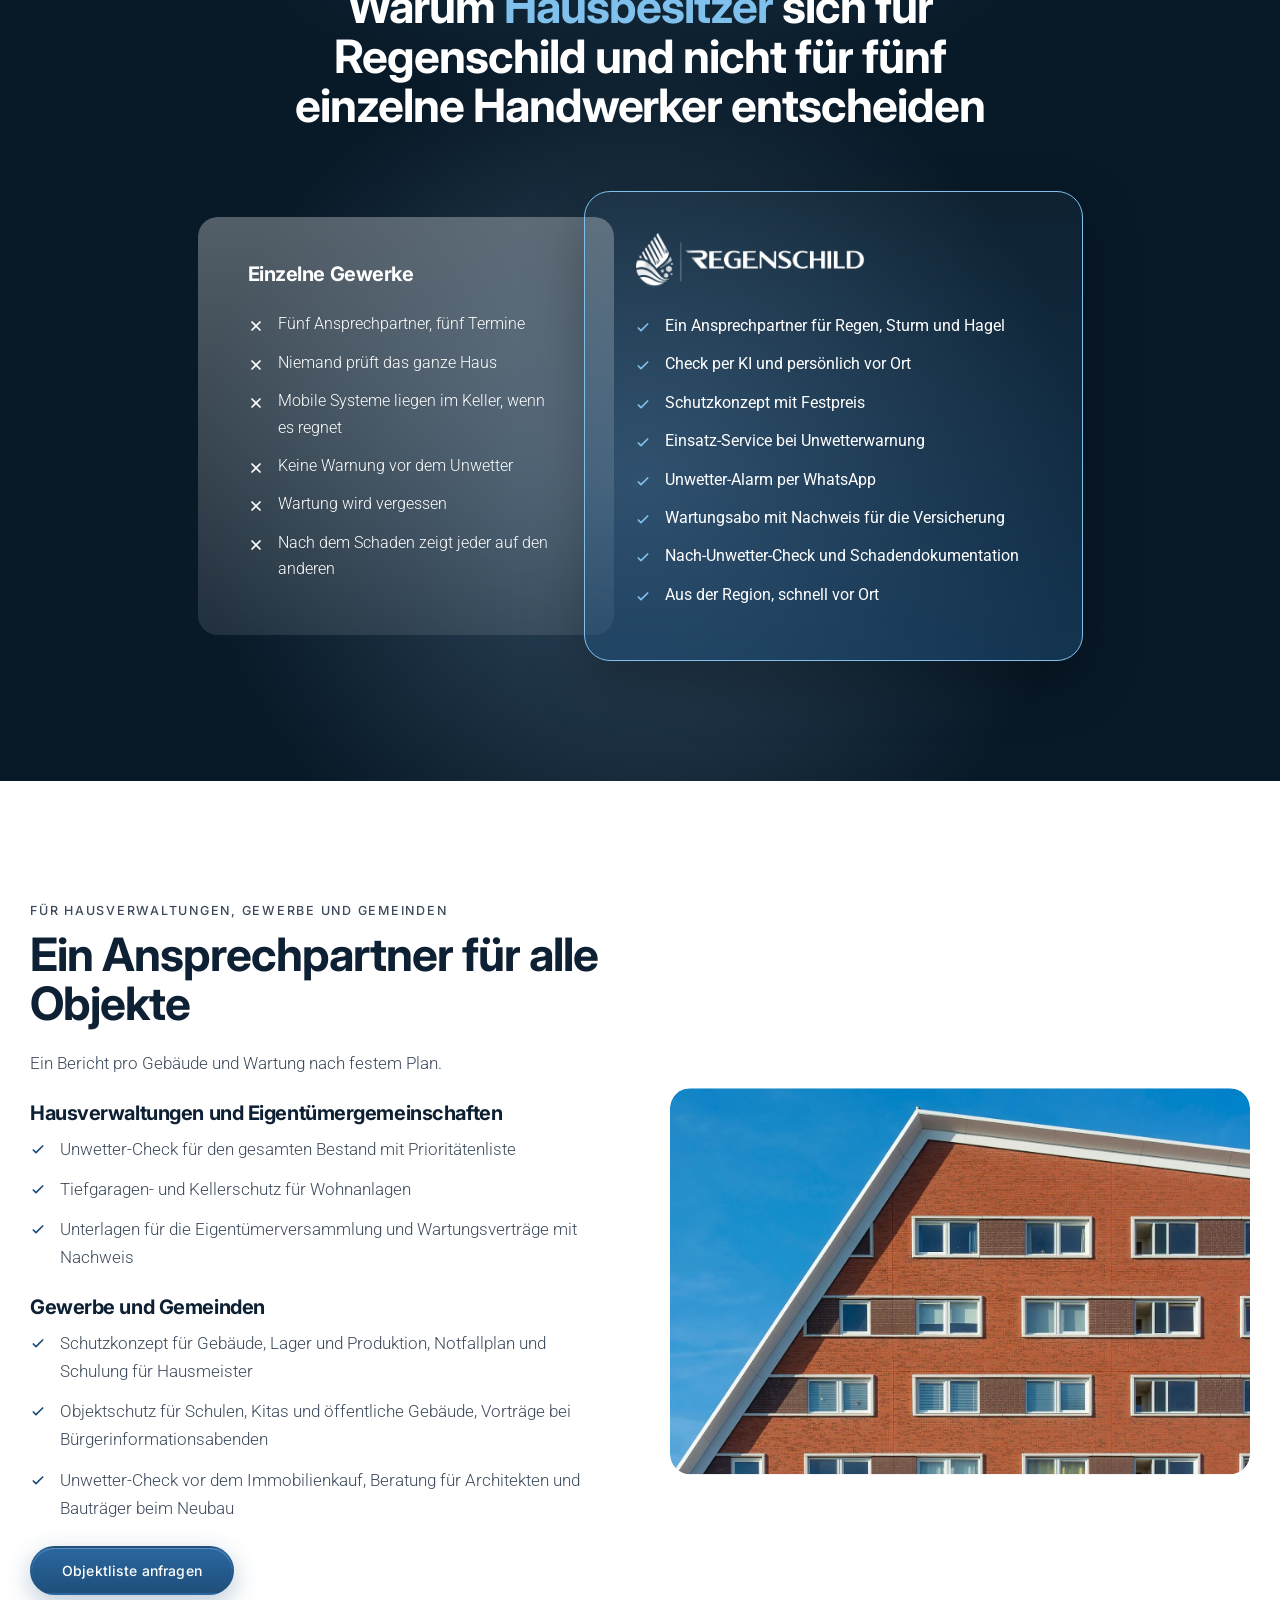
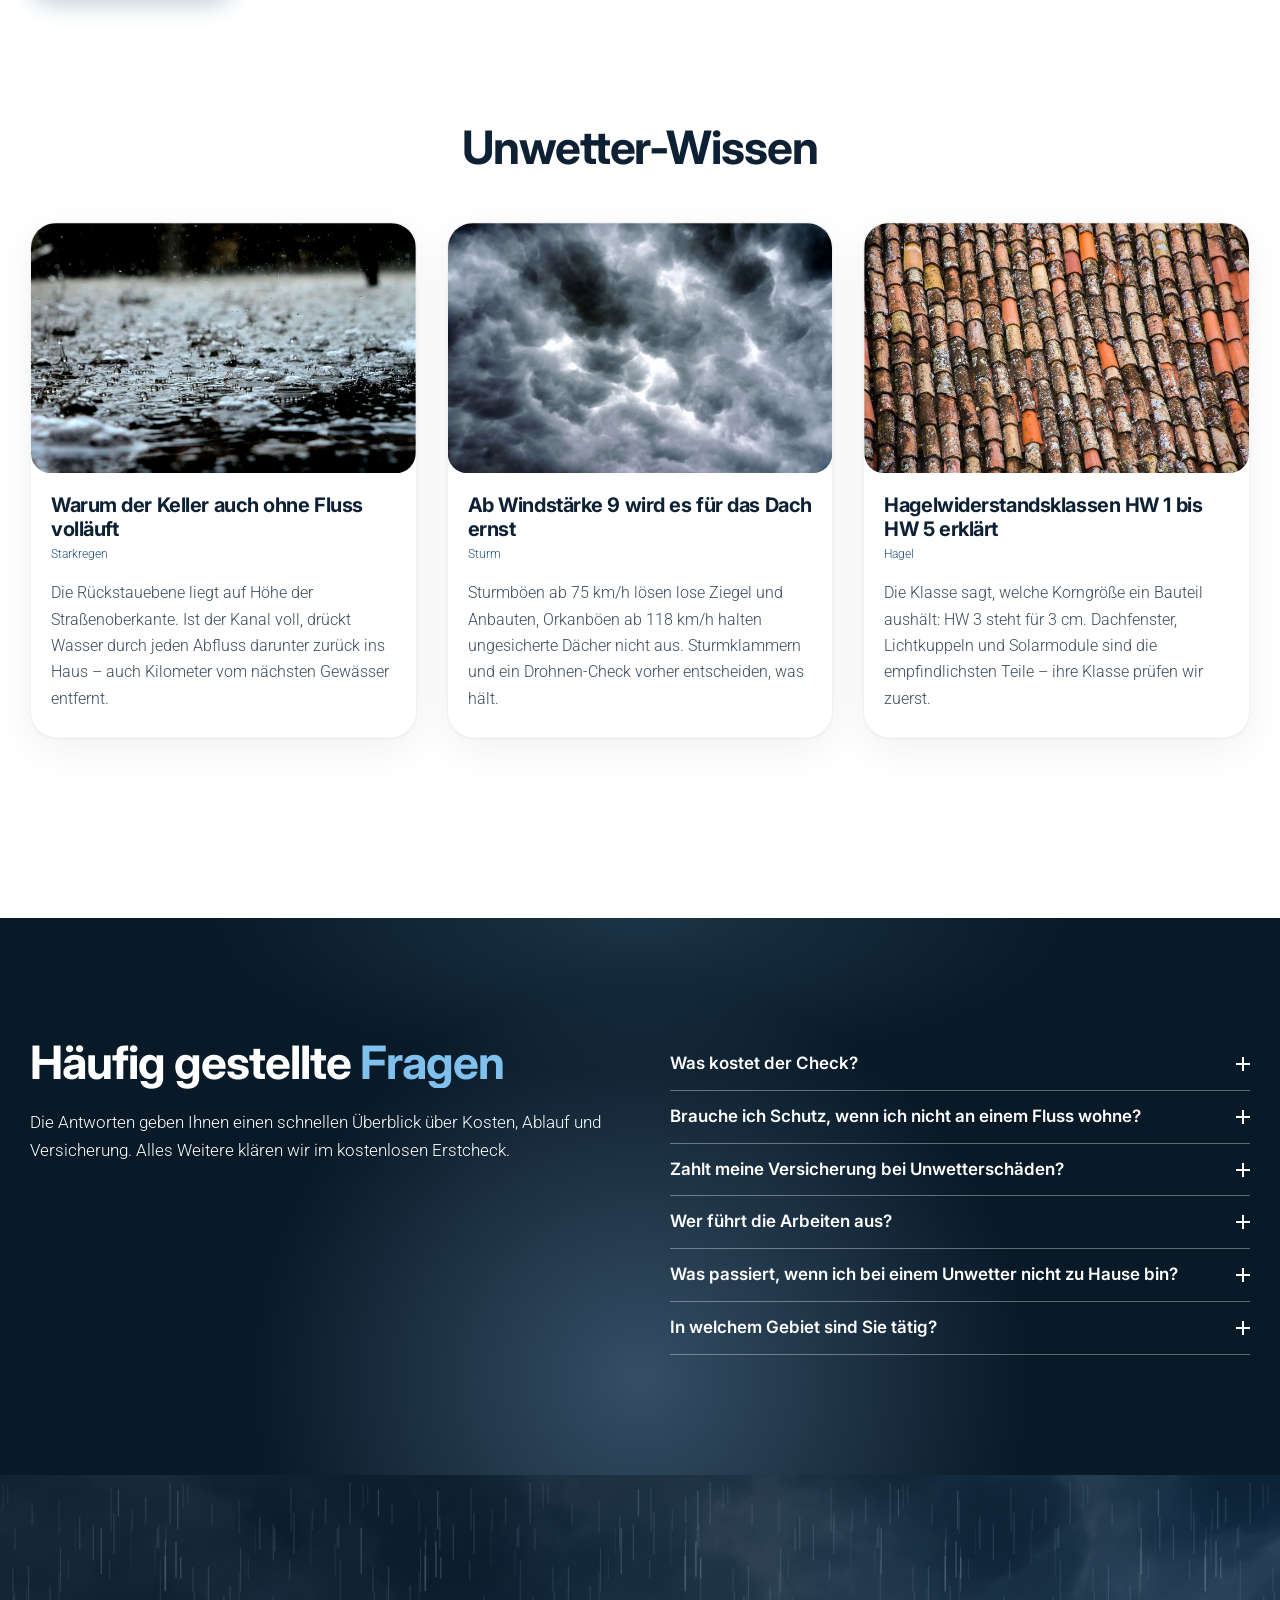
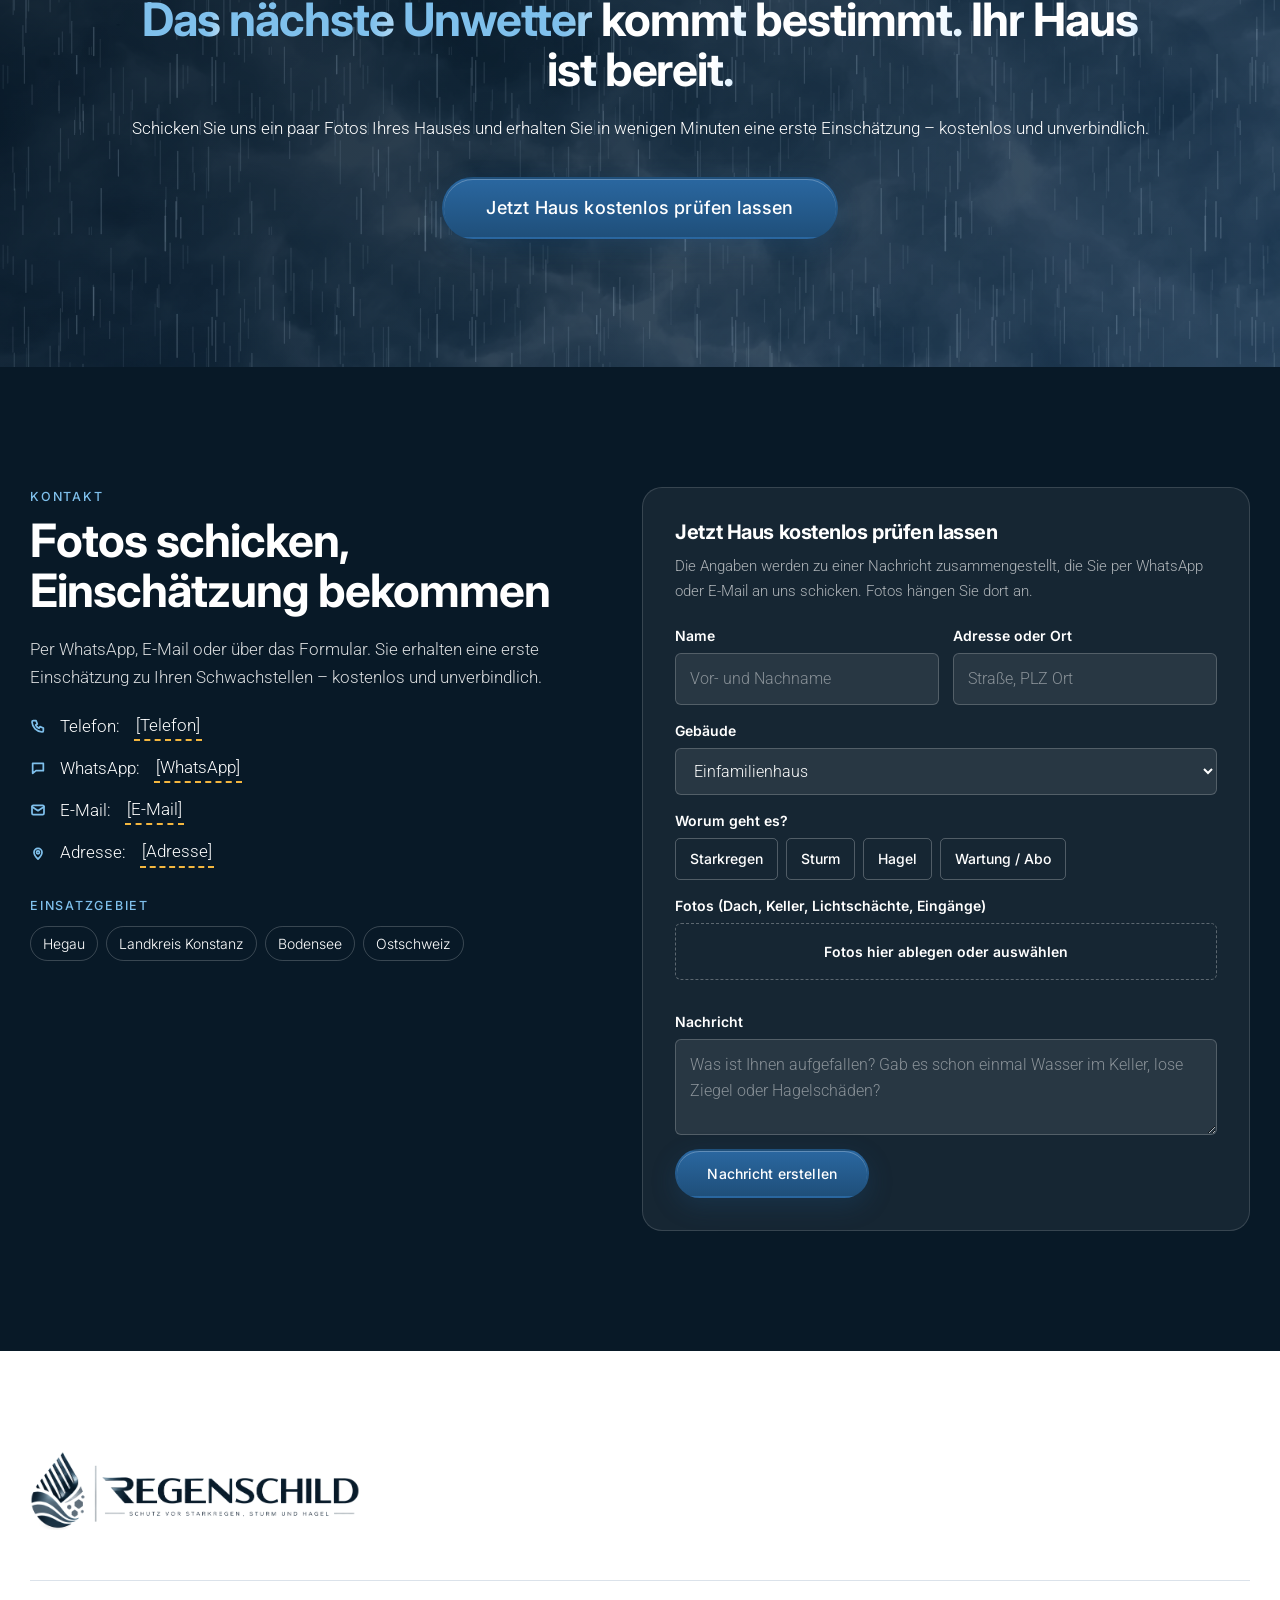
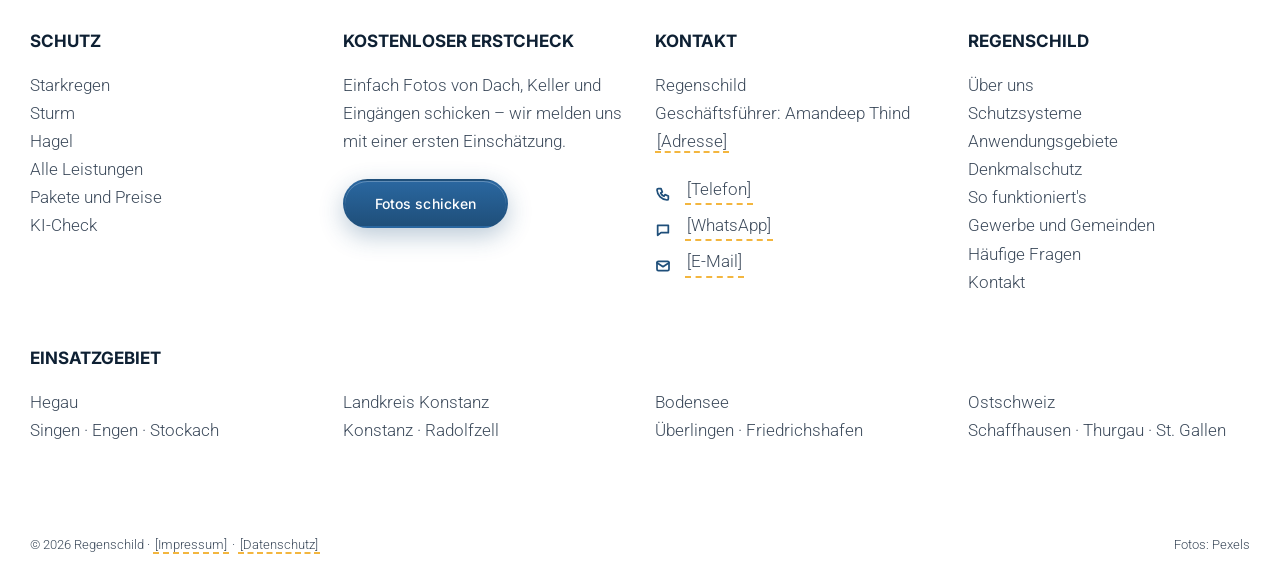
==== commit bf37cdb2: "Ruhiger: weniger Dauerbewegung, Stapelkarten auf dem Handy sauber Lichtschein steht still, kein Rada" ====
--- a/index.html
+++ b/index.html
@@ -9,7 +9,7 @@
 <link rel="preconnect" href="https://fonts.gstatic.com" crossorigin>
 <link href="https://fonts.googleapis.com/css2?family=Inter:wght@400;500;600;700&family=Roboto:wght@300;400;500;700&display=swap" rel="stylesheet">
 <link rel="icon" type="image/png" href="[data-uri]">
-<link rel="stylesheet" href="css/regenschild.css?v=008b07b5">
+<link rel="stylesheet" href="css/regenschild.css?v=c5be5141">
 </head>
 <body>
 
@@ -73,7 +73,6 @@
         </ul>
       </div>
       <div class="hero-visual">
-        <div class="radar" aria-hidden="true"><i></i><i></i><i></i></div>
         <div class="glass hero-card" id="heroCard">
           <div class="hero-card-head"><b>Ihr Risikoprofil</b><span><i aria-hidden="true"></i>Live-Daten</span></div>
           <div class="gauge"><div class="gauge-head"><span>Starkregen</span><span class="lvl lvl--3" data-hl="hoch">offen</span></div><div class="gauge-bar"><div class="gauge-fill" data-w="78"></div></div></div>
@@ -657,6 +656,6 @@
 <a href="#" class="to-top" id="to-top" aria-label="Nach oben"><svg class="i" viewBox="0 0 24 24" aria-hidden="true"><path d="M6 15l6-6 6 6"/></svg></a>
 <!--/FOOTER-->
 
-<script src="js/regenschild.js?v=008b07b5"></script>
+<script src="js/regenschild.js?v=c5be5141"></script>
 </body>
 </html>
--- a/css/regenschild.css
+++ b/css/regenschild.css
@@ -1688,3 +1688,36 @@
   .founder .col-media { display: none; }
   .hero-v2 .trust-row { display: none; }
 }
+
+/* ==========================================================================
+   Ruhe: weniger gleichzeitige Bewegung
+   ========================================================================== */
+.wx i:nth-child(1) { opacity: .3; }
+.wx i:nth-child(2) { opacity: .18; }
+.wx-flash { animation-duration: 19s; }
+.motion .aurora { animation: none; }
+.aurora { opacity: .6; }
+.radar { display: none; }
+.motion .chip-float, .motion .chip-float.b { animation: none; }
+.hero-v2 .hero-kicker i { animation: none; }
+.motion .hero-title .accent { animation: none; }
+.motion .hero-title.split-in .accent .sw > span { animation: accent-shine 2.2s ease calc(1s + var(--wi, 0) * 60ms) 1 both; }
+.motion .price-card.featured { animation: none; box-shadow: 0 0 0 1px rgba(127, 192, 236, 0.3), 0 30px 80px rgba(8, 25, 39, 0.45); }
+.benefit:hover .icon-box, .step:hover .icon-box { transform: translateY(-4px); }
+.motion .service-card.in:hover, .motion .post-card.in:hover, .motion .result-card.in:hover { transform: translateY(-4px); }
+.scroll-cue { opacity: .6; }
+.reveal.tilt { transform: translateY(40px); }
+.wiz .wx { opacity: .4; }
+
+/* Stapelkarten, sauber: jede Karte gleitet komplett über die vorherige */
+@media (max-width: 1024px) {
+  .stack { display: block; }
+  .stack > * { position: sticky; top: calc(var(--stack-top, 86px) + var(--i, 0) * 12px); margin: 0 0 18px; transform-origin: 50% 0; box-shadow: 0 -8px 30px rgba(8, 25, 39, 0.10), 0 12px 40px rgba(8, 25, 39, 0.08); }
+  .stack > *:last-child { margin-bottom: 0; }
+  .steps-grid.stack > .step { background: #fff; border-radius: var(--radius-xl); padding: 30px 22px; border: 1px solid rgba(14, 32, 51, 0.06); }
+  .steps-grid.stack::before { display: none; }
+  .results-grid.stack > .result-card { background: #fff; }
+  .moment-grid.stack > .moment { background: var(--c-dark); }
+  .proof-numbers.stack > .pnum { margin-bottom: 18px; }
+  .stack > * + * { margin-top: 0; }
+}
